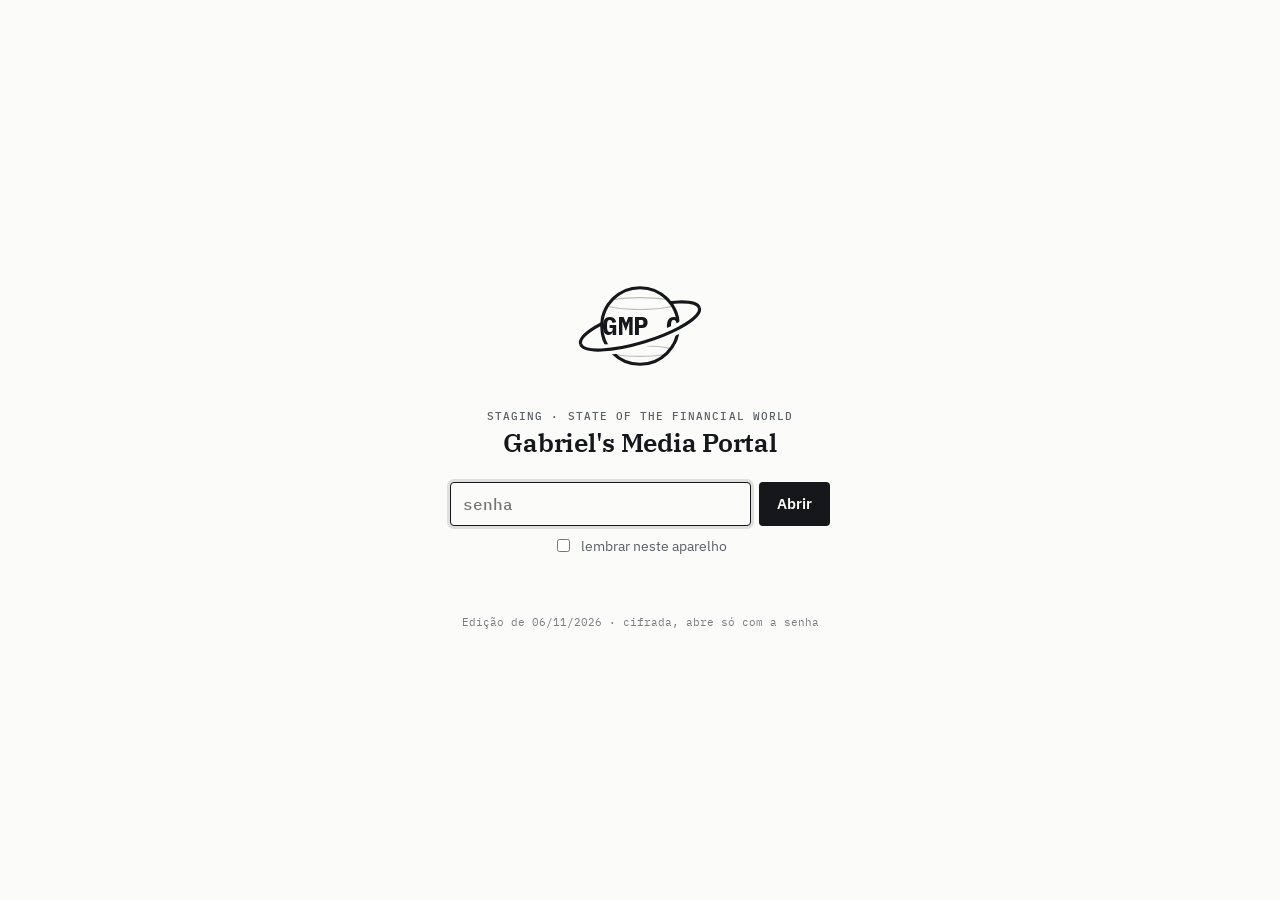
==== staging/financeiro/index.html @ 131adf68 "staging 2026-11-06 14:58" ====
<!doctype html>
<html lang="pt-BR">
<head>
<meta charset="utf-8">
<meta name="viewport" content="width=device-width, initial-scale=1">
<meta name="robots" content="noindex, nofollow">
<meta name="color-scheme" content="light dark">
<title>Gabriel's Media Portal</title>
<link rel="icon" href="../marca/gmp.svg" type="image/svg+xml">
<link rel="stylesheet" href="https://fonts.googleapis.com/css2?family=IBM+Plex+Mono:wght@400;500;700&family=IBM+Plex+Sans:wght@400;500&family=IBM+Plex+Serif:wght@600&display=swap">
<style>
/* Tela de senha. A página de verdade vem cifrada (AES-GCM) e só abre aqui, no navegador, com a senha certa. */
:root { --bg: #fbfbf9; --bg2: #f1f0eb; --tx: #15171b; --tx2: #5b5f66; --ln: #c9c6bb; --ac: #0b4f8a; --erro: #b3261e; }
@media (prefers-color-scheme: dark) { :root { --bg: #14161a; --bg2: #1c1f24; --tx: #eceef1; --tx2: #a3a8b0; --ln: #3a3e46; --ac: #84b9ea; --erro: #f2968c; } }
* { box-sizing: border-box; }
html, body { height: 100%; }
body { margin: 0; background: var(--bg); color: var(--tx); font: 16px/1.5 "IBM Plex Sans", -apple-system, "Segoe UI", sans-serif; display: grid; place-items: center; padding: 24px 16px; overflow: hidden; }
.cena { width: min(100%, 380px); display: grid; justify-items: center; gap: 18px; text-align: center; transition: opacity .45s ease, transform .6s cubic-bezier(.6, 0, .3, 1); }
.planeta { width: 132px; height: 132px; }
.planeta svg { width: 100%; height: 100%; overflow: visible; }
.anel { fill: none; stroke: var(--tx); stroke-width: 2.4; transform-origin: 50px 50px; transition: transform .7s cubic-bezier(.6, 0, .3, 1), opacity .6s; }
.anel-vao { fill: none; stroke: var(--bg); stroke-width: 8; }
.corpo { fill: var(--bg); } .borda { fill: none; stroke: var(--tx); stroke-width: 2.4; }
.lat { fill: none; stroke: var(--tx); stroke-width: .8; opacity: .28; }
.planeta text { font: 700 20px "IBM Plex Mono", ui-monospace, monospace; fill: var(--tx); letter-spacing: -.5px; }
.marca { display: grid; gap: 4px; }
.sub { font: 500 10.5px/1.3 "IBM Plex Mono", ui-monospace, monospace; letter-spacing: .1em; text-transform: uppercase; color: var(--tx2); }
h1 { font: 600 26px/1.15 "IBM Plex Serif", Georgia, serif; margin: 0; letter-spacing: -.01em; }
form { width: 100%; display: grid; gap: 10px; margin-top: 6px; }
.linha { display: flex; gap: 8px; }
input[type=password] { flex: 1; min-width: 0; font: 500 16px "IBM Plex Mono", ui-monospace, monospace; padding: 11px 12px; border: 1px solid var(--ln); border-radius: 4px; background: var(--bg); color: var(--tx); outline: none; }
input[type=password]:focus { border-color: var(--tx); box-shadow: 0 0 0 3px color-mix(in srgb, var(--tx) 12%, transparent); }
button { font: 600 15px "IBM Plex Sans", sans-serif; padding: 0 18px; border: 0; border-radius: 4px; background: var(--tx); color: var(--bg); cursor: pointer; }
button:disabled { opacity: .6; cursor: progress; }
label { display: flex; gap: 8px; align-items: center; justify-content: center; font-size: 13.5px; color: var(--tx2); cursor: pointer; }
.msg { min-height: 20px; font: 400 12.5px "IBM Plex Mono", ui-monospace, monospace; color: var(--tx2); }
.msg.erro { color: var(--erro); }
.rodape { font: 400 11px "IBM Plex Mono", ui-monospace, monospace; color: var(--tx2); opacity: .8; }
/* errou: a caixa balança */
.erra form { animation: balanca .42s cubic-bezier(.36, .07, .19, .97); }
@keyframes balanca { 20%, 60% { transform: translateX(-7px); } 40%, 80% { transform: translateX(7px); } }
/* abrindo: o planeta acelera e o anel pulsa enquanto a chave é calculada */
.calcula .anel { animation: pulsa 1s ease-in-out infinite; }
@keyframes pulsa { 50% { transform: scale(1.08); } }
/* abriu: o anel se abre até cobrir a tela e a página entra */
.abre .anel { transform: scale(14); opacity: 0; }
.abre .cena { transform: scale(1.25); opacity: 0; }
.abre form, .abre .marca, .abre .rodape { opacity: 0; transition: opacity .25s; }
@media (prefers-reduced-motion: reduce) { .cena, .anel { transition: none; } .calcula .anel, .erra form { animation: none; } }
</style>
</head>
<body>
<main class="cena">
  <div class="planeta" aria-hidden="true"><svg viewBox="0 0 100 100">
    <defs><clipPath id="c"><circle cx="50" cy="50" r="29"/></clipPath></defs>
    <g transform="rotate(-17 50 50)"><ellipse class="anel" cx="50" cy="50" rx="47" ry="12.5"/></g>
    <circle class="corpo" cx="50" cy="50" r="29"/>
    <g clip-path="url(#c)"><g id="sup"><text x="-17" y="57">GMP</text><text x="31" y="57">GMP</text><text x="79" y="57">GMP</text><text x="127" y="57">GMP</text></g>
      <ellipse class="lat" cx="50" cy="33" rx="27" ry="4.5"/><ellipse class="lat" cx="50" cy="69" rx="25" ry="4"/></g>
    <circle class="borda" cx="50" cy="50" r="29"/>
    <g transform="rotate(-17 50 50)"><path class="anel-vao" d="M3 50A47 12.5 0 0 0 97 50"/><path class="anel" d="M3 50A47 12.5 0 0 0 97 50"/></g>
  </svg></div>
  <div class="marca"><span class="sub">Staging · State of the Financial World</span><h1>Gabriel's Media Portal</h1></div>
  <form id="f" autocomplete="off">
    <div class="linha"><input id="s" type="password" placeholder="senha" aria-label="Senha" autofocus required><button id="b" type="submit">Abrir</button></div>
    <label><input id="lembra" type="checkbox"> lembrar neste aparelho</label>
    <div class="msg" id="m" role="status"></div>
  </form>
  <p class="rodape">Edição de 06/11/2026 · cifrada, abre só com a senha</p>
</main>
<script>
(() => {
  const D = { c: 'gFbR5fGpfttc1U0E5XcsFrcKfYqAQy5MLNgRFNZkherZXW4mB5TVa0Yq5GX1w8WgUQhBRNzqsYQibkadML8/DeCvGz1Vrb2B35yKhoVjqWc19BzuW55hWSIlZtTBCGCW0f/PcLcZMTGBSLO3VTgj/76m/3qwj5LRz/7+JTeTSz1tQqxpXgHaTfdtSohrwADP3BQirUfrnYSf1168t4GQLS1Z4hovAU5uZjN9qr9YborNIHMivcMV9BCYvLadGqQUKUwEubKyBXlEjGQnMmw26OcU+6FEdirbVKt34QWqLNMHjsrXHBTjKvMDCEH/YSwftmQo//DjsTe15xO4XAmzAd34q2zo0CUcsi3VYheLiUhSim1twckXYH9SkvAawl447Faa2ixAa6wu1cC4gCYj0/SecKB4AQitAwadNctFx7YQioF09oXWwFL1IBCQR+mTpEEIUesDhNca7tbI4jqTBmhkoADfO3GVbG7WaAhBVJ1QbdVNxVDpRGxArXCw71ujlt9IibgcvGzVk6FZ+4yub+7dx37NeRDsE3hA8jR6iPzLqTzazi4J04JMYhZXid6rLrTMSzfRcEl/6IJ48vyL/bt8Jm2sNPz49D5FkH7ap9pb7Xm3pHp4hDuq5V/LkFavYbx1kJLgz5n93IQ3Z9mICzMo659q2e7y7xgjyltFjX2v+unXuM7fF/Z/zxmoNXlEiRscBt2pPATBVosv1PutehoDK2tYZlTOKvEptbfMWRMqLPxd0rnST3fOXBRhe3bcj8JsmOJolzumS4HnQv0JNrb/r5fvmo/XZSjjJ7TMIWlUJVNZeIUWH4YAyN2Hg2AwzHBx02dgleAzD7ux6rcdkp9GvOxZKYmeMl7cfoHyUYzqz2zi0oF/V0iN1NHX+u33WDbdlu8Z2n/K+Kn2cojF3TO3NmgJpPOD6NI1hotAz/A3+BRAJiqz7JBZb3kZ60IEXVGpdmr+zODHb5h+2kBsa2X/NXRxhras4WdtGJv4XXPZYtw8qVaKaz3e3r14iI/NMYY6XgY9yZCZyM4qt4LVi8r4jhAGHdkajdBGbjHCRU0wOmGZ1szTOapWoXre/y7L6JDwXhPG8Satwqku6ygNYdmmttBPmT2G5hbXdzMJJggGLyo9AXC+RfGBczjRPD1tjfBsVf7aLovqtDNLXRkoey/ipAaofA/dhzxV17+l4pslwhSJGVi2XUDQVYYNNczEs2I+/hkDdc/Ns11peDvaTgL7ZfHRSpGzmrpmxMtPfpBlf4v+1WKjX46iQOOtHl4MoPzkilNvZda8OWR/pXN34BRKVLkff/IPqZtOfgBqumZ+sTewD6p0LGNoAezvkAgUq4KeKqK6qZkJKcdITH++8Qk7kgBErbsy6Q/nPPlLQP+M1UeEU7R14CGjti04o3gvmcqlNtu3VVgAmgWngCVRLf8GMEC256WRGdy3Vk50wrWnwgXIRGPC5rnlNDGtAjTrpvme/xAXvP30Tv4KdHp95hDiRUaRTFkz45XHIpWOnh0C4esfQOQuwatB3jeJmG5JncbiuFydBxb1imHz8eBwm+HilSxpimfemt0xtZPSsIYYVUmCeHXlcXiEBTe8g/GSBOob2qJ+z539jeNE4JfhXtSz9XKwRFzLg41u7mUIOYrufZ+Fq6vpLk3QF/3MjOPsxRMj+IZrIwb6+o7ZN5/itDhtCjAEHu4U+LU+3x3JOQ2lIh4VMczSb3i5ylRHkkEumK4wmVQhIhrUaBNyZM93nz+dJHaAGKnluApCQQfwcqMUIO8oJ7687qohs4ZlljYNA7RlOkqVsbtuzdbQb8gr7M+OdVmkxr/CF497BSwC7d/r0GpeaigrnfQVeDyPxnOq2NTVBn1MTuSumGGumXQ/6WMLu6AfFdzZgTFw/9ZxWC39GOKtjuSraChDXs1N9LmX7URaVCxjpluA6RJwzo+ARp5Slh62kRCtIPh6LnkEQbi48BVcUbxgCkPmgIgLnUZOZjxyVhsMAz1zl9kShsBw3ZpGbPMbIDk3AOQbgQIUCQ9v/Ys2mExY0K9LpW1U0/GFTmZyQASFraMiC9V4PMdCSgxtpbuSGKrVjqWSjPW3zVDt0koB06JGLQLcMwP2kd5qYCwhR1fxWqhlRLCFOdCZo3CFTyubLlIlF0dnVZcvJnG7j3M403aLi1NSPvl5CytlIgHvU4uSw/[base64]/JhhZyPuwTdPECqW5yQygnNvdRcoeEcie/[base64]/[base64]/dVg2U0X2PjyhWn3BPV2j80kAVB5kzpL+UqCbt/Tukt3VAJrBNPFNtbBVz8B1SfvZ+QMEp+sUsri0IIKXEgORfTtr1bOhmBMSJdgNCCd5/mHO0CPz2jvMtAmWtIhBUUCMUmc5C2PSdlg1Ewq9vHQzBMZqCQ88Wglk9gcQ7NhJ4pK9Be3A3Abue0zmJJuKFyhmI9E67CnD+tn2xnhnWzJkXC+NvMihUMNsveRfbh6LUSgvpgz6duoarSTSYXk/IEI6nY/H+nEbXreeaOsA8Drhj8fLGpuCgnyNY06/CpFbyItUmd9gWvyG1w4wjGa9p2h0fq3qXlY+4UU1tzSJhG+NWT1AMg4TcJYo9B05AHKcTk2HpUB1je4QVxi57P7tO9Vwil2hro/atv/gljAU2fyWV7+3M3FTrrrJgJt0KFaWi6Q+QMH1DCp0dRsFxw7GbZiGX9xc5e96Grp9zZH14IIPBz8qtLIjAQq/shOGeOn/bC7IRFoUTzXhsUk1nkWgmT24Xv5WZcq+6HiuJjbcqXvynC+EqGHPwfnMayrHaW5JV/yQHvdFdDTtIdG1OLPKhoCTdq5eAX6QSWTaS3AbiHGNjh0YH9tWrlTqMIbBbAatCD4icudQFqy7lRP3v/xViIC7J7rXz2xOlRBIVNArrXKJrZjZhskGRpWAgbpevlSMlghxjZ5tHBkXCdf2ciK93pg63GoVbdFJvLWiJ8K8qACCQ+uplBjKQnVsfI3z4B1Km4qDUe6V+3CcchLsMhP1KGjwEvb0MS4VvePTqV+U9yAQj/7HkdMB0Fr/CxEbnXNKGuOOW72yJajn8eJ0C9yxy7nynj37NvxLjuj7b2G/KXXnErUlfec9uFpKIuyqLKhb3skeu16yR6CMmECS++GarwzezxEQD9suedhNGJn1Fmwebf7GjQEmmZnCIO4aEPsPqCuDkbPp+g7dPtFsar8YGCHgpr7wFRHqjhmy6zn6XzPd4tq3yq0/72WXWVW/BQKjfCwnOYSCrsIUdUHeHqzclpppWQFIsmJ0fldxfDejC7kFPyqaqoMz7Sep/AFM6wSTkou1p0+Fg/1GuAWTycoRibJe80afjbeSFiWlljLZwmmuCFC+g6Ea7/ALGRE6/nEhGiFnTXVRCshV6kQMgzEC9iOg2OJVlwibGEOJ3Qf4711ypQlv0HnH+mKwUAGYd61xW/OFQhuDs7UCXTU+JDpSYfugXLrtTKFUOce+P7QK7vK9vbz+Te5uWF2Q8cOHAWhHEu1fDUrkXhK8ie+J66Myuhc9bmiW9n6fiNOlbrfjb4Z4LHveZg/cUF/5iGYpGCHGW5mXL3410AkfLxres/dk6yjroekTTE70qQYmxdMd7sODSsXqPZ6Jg7O39K8tofxEnbg2dbtYOpOGnFaTSitZsSH+BfpgX7jhzwtBizt//oKG20TeanZW/MXxY+6XmMhy2x6pknoP+aMLUQf+Ce1raglmCx9HxwptFQRiXAzhP8uMeakK9hgpv2Y0sfFxVGnRicK/xioI0U4AzfKzrYzlkq5Wa+/9lzyBc36X3yv53g9kcOLro+ZFgwWmnMD20xSshQKB/gbdkY0bldEAJPcI7M07JcfUJHH5m1I6GnP+PowLrYe4UiESQyxIHrSe5uziB245EFe7rHnrKESxgU99LsrI7zdzOnlAmem6aPcvuqzhfgKSNPvIKhltAr/WDIiVyOLRV4Wq8yHeJiLEforNggBKVYUgX48bX7RzvxhtV8s9Dkme+ScBNawdeCFfB6JeIuBVHOmNm+euJfkqeGMn1WGfT2r0hoggsk4blhCpY9bM+bbSiN/mJ9VlJko+nhSRySnBrukbOKoazdpWqv2MZwulbx59mroveS43Bwo6AlZNUksrs/XAI/8CYtfTVmyC2AtckM0KDg9RaCiRoUcg9+9LpuM2Bz4Lsi7vA7HmLEtNc52oIwzPwFl4sfFs2Z5iw60gb/[base64]/xi/waaBkRyL4OchHMSS0JRy61C0J+jkqUN/kl6U2sHdnCgTUfBvq69RLzLczRccXZ7MP3w81qN1Wkyhc6mXWFRfDbGZCG1Sa6spefqEgOPIakBbNKNj4wvy/qsptccxjI1OvanIzgnM2qhW56l0kSt0aYBL1SkaXlTMU3oKLW27rvZYbL8J1bY4kWKizZHxYH6YL1wv6YK9KtSw38wmYNGDHz0vaIrj5N/ypTTGLb6r8k3m2uSYoSR6jWzynAzRjH0uR6yeG6PKoOPOPjBYmOsgJx0oM52SmvbVsMmJK3br1p9pbR5B3GW3yHe2jdxElVrUJnh7dQRdiDTzDdfrDlk/fHObIn67SLbmPd1P6K6X6bI8h76Ij/+HDNG4WqrfoYplTZoegY/voidqaSodEDKCSotYPRVbuVcXseM1wyNnMjVcf/hYwT/TbAnkRNA/etYI2erFKKXNou0v6XfJdZNftjkub8CqPtxfdaALbp08pRlRRrDOcio/lpqhVC7U5UNyuulhYF2ByM7g6uJNpUlhCUrB/yfjUPU2rDnE8MkzuFyORrHLOs99NCRpe8ZdZ7JnpryMRj8SmShKcUOmnkK7wLDeKuEsNBCWpB26o23vX6EFvWDeLnKtZ2Cu9TSUScIMut6Vb1KAXtVAQ9wl9QMuyrLE+LP6SG1slD/1XjDAWf+llfcXaf2yZjx7etQSIn7Cjj7gLqVTDYPvt6Z08OdxtzR7Ym08h4ekUtpgoLZH34pJ3bALO7o1JB5gHeo+pR9tzgi6gPYOGPTyZKZ3QN/1jVfCbYaOwsqho1LUtuM4twNMsQ6XZpGj/eKCF6G8RfbE/rEFwLPJWTbMFU5EL6ziUS0+uxhjMWnFJijBQnKQ1Wh+L15tRPC8725fHSQyHotDyDt/HZt0u+jwhrybuUYJoQKtZl8YNb/8LjXmXXD49tQb3neGMC/X3/bv6VtmBmh1vUql4/t72yoBB5onQQ5AUgR+HmLqvLC4HIDdwRsYXEepO05QJGN2J5fjy3YUz0bXKWo+GeWhVeowdbQPV6gdXKr7VIMwdpeg87DfnLFVW/TRlUDILL6W0KncbZqGcrTu9T7e6dnCHZDFCM3+KFo7Co0YMssDmuOGfe+DYbgEDHfCK38roRoG2mrJQXUaNMop8CfSGAVAPrsgWtNYN7aOVg8RBwezdYrRs/kA992B941AfiA4FTR9cNVlQg+kd9kOI1V9noQaD+nBORTOh+nMLo18it2FM3iYpZSvImALRcH84Tgob4OuH8ALgD0MT5GBJ/Q4R2QVF1evxfshVpn/bYc3BRFVs6HfBcztGvAKETH1oZewRH+P5qsdzrEbyuN1cHmKLTQq9kNPo1x9CAaZcW3JApwpmM/MecybXGpln4PH23ykHRvFETUq/ACvr7AFVV4aKg87IdEVI5HPUo9almJnWBinUI602Uy2lxNbIWfa4Aois/uTFX7gFNVhRFQIISje+x+35hTVBBb7aczM/ImFnHnOceFK0iffY3f4NT2GbZ9CkI72dyG5TvyR+Q3rqb4hqWP++GcumJ/NaLuXs03EXBzTVVxt9qHRgtuPJpxy4v4s5O6WFjybl+sobMxheF5wjDC2XDrsX5JHXlofxqi+op67wpI+r6EN0IQ6YexMLWgNw2hy41XiWMP78dtATg49bnHOmClsj9ZWKpKOt1rtOT1jgkpD+VAqqG3JpNJVP6lNLt6eoF2w3/[base64]/utCxd8xM49DNG4SW67ydE+R0Fv+VstsWdzEkAAP1gJ42LgBMgfTUFdt887LoLV7n3GXHrO0hH5kT5FuV9mDvteb4hJZ5pFK4TQnX+tFb/YwX/6CGE8fP1aVtP2UvQaBJ/U+corPUwJo7SapZspVxI9asAgKBx82rVq4+nAITUnzGlfz08JPo3iFLkFRRm81IbCc95tfYZe5w/bgLl0xMHr5/mfE0rCf8wfuFcE3ILHZQyigG09430RnNlDA3NATWvJHRffev2CODK4gk5NSU1vocBOW4Bkwo8NDNZ3XVKkwgdS1FIdOpwDzo43DzoTnSTezO7WhoqH2BLP6Kkt2y5cH55qaFvN3UsfBfN1JoaAn36u2bSjV6x7gcl/YZqim4ueGbR+hQ+76WCT5E+9u0dlXCy+umXaWJ0ftIsLNmAIbWWFoOcqf8tqchAociIpf13zFGzXmjdC78ANRfiVse06qw7mtyrgiGCSkQHuSohp3PWhBeQns0x5OIgIqxSIbBLu2Qp01X/BYUxlfK22S797CZVkM9j/q1K1Q4p6t6m6XpA14ZbHpE4LG7LvGQDUjNQM2Ci0X8O+gbGJ+8oRg/hSriIKLCQp1UkQ2MDDtmdhqYoTwtH0OcBiydtE1wBPlLhewxlqTThTAzQSwkReYK4mQY5cB7lEB/T1GYdYjdAjEMEe1VHxOB3EdsVqA1uT6Ae205YhWP2o4hK6QeOLUl+fS47j4vscKffPdP+7xqZecTMB6Jk8Qt986tPM39eEWRkLuaNI0yLoLjVKOUlRcGLK67bH/wnm4/29xMQLhNdCLwtrlc5rtBfvImmqbfbtpjzILqHIa8unD2ibSpOZWIB5gJF/VY0pOtIWDQSf4KoMNj5TQKUFzuAe6hPw3BN4rN6u3OEX86vXfpJd3AUYARa8LRTjj9YleO4bwZGwTRuNRgyl6IKCIINUkbMr8I6SMBuxrGrJqYKz6NlyHbcbifqs4+yx7P4sgrZ4/EgEGIp2JVKc9Vlw+tSqigU33pIYNEZz7ZRjhLBNcxGBCKSETi0Ny2gbSxegpe3fCRaJookApMYPjuzszzEW05mrTGkwvvHujvNqos7mZPJaowZ9NpzwYYoUy3s8yTHlreMCAirNNKpQZP3Voe/ep5B/mRX5yxj1cPuBoRQpZP1o7m6RfIzOZKt23em4IBN4Fc/shyZCyxtswq587wKNiPbLtSu100O2kYTHBekQ29iN2Snc9/hT5pafZL6KXwkNFoqmskH4odEDorrIjvdhvFwGEHnNCRxKsMTvEkhzPN0pXeppJkmygJx5KxTWvNGAVM4fih1OOIQvDlHIvn4Xxf8MBgTm0cLz4pjpb3RsbCTaMIiJF2Ki574HQQZvu4PsyLwcMUoepkg4DCKCDGFaMnhgpd/YMKnMZLzd+ycx2eZXbQ4qZJgNXB+176ki8s9nWI6hKtjihQt8d6GNohg72hUnqXYJPh+AD7pjpZNoo8EJpIe6RrmuCxNG3OJX3walX3H+f+b9XydCnjVyPu+P6T6+hWnp/Gbn2FZR81vo3wyC9OSk5HJ8giQaNo89LfnDbpMlNv4zq8KHwlqAfsEdrKetFmKNiaDRhvjAvI9GBblOagsaM5NS91rA58SO8rioXYzIwba/CnF0y80Ry/omQ3oJc9V5MCPct4XM5eMqDnOCyWXvK1oW8fx113So15syj4RPN5ZU05iOe3SbTIFKqTt41Q0HVunVCjFXFooIVEWhCMilAGovETSr1043OVN1RTFCnc3pjbiuRWiAunv8R4zsKE3Sta00R1tOcExDEoTZ9X0YDGwameGEiph3JOuKpbE+m87Y6/HmzB6sVjdrHXlU0/bBm9ZmeQ4hfbjVC8sWDJp560XnXR77hRcrjHFahuZ0gP0WEVLR6v4Sy0tyCBSBHswXGlACR2bDfHiqhvZtRW6BjG5vMhyeHDscBJGycb4+6unNquKrtq3LI/04QlLZc7hKIhizlrfvDPcsrnBSRHUhynNMw5PAUO5XM8DgPUKEsO+Q53InY4ru9lcjBlUF2esKozFz9+46RxpZItUi5Sm7CQJbAGBqU4xXiYQaQH81LN0kHkdRXodfR4z6RA7pyZ/hhz2d4yXuFO7gSdWoki7yDWbt6IMWh2qG9PGGAn3Puk/TUxC48ElMOBIJwiruz0Am0m84i8FiJe7lV+plzhc2dogMddKxqJKtvO5/KHKysWLAb9Vhq0cI0TARTr8U5KMIz1XRXklymlC3xTsQ3A3PXEfwtF2y/SFYHsPQTIiPOHseDv4urmciofHhq47oZ5lOZ6woOFuDM0KL5mP8o0ArZOLqmEScjAsKsRDABCaQ1XbBeB4mfWDoiNxWwBA7XZfcg+qlts+BEw4KNn+D/a3jVsxekkCCnIc86VB4Jyj7HX9hSrkg/EWXrJbnyahq1vdL7jU6CtCqpi7tFk+2w2se/L8zWKz0kW+5RJUeuryRtDdtGGHIZsXkYEtiN1pOEG0/lNNIVJi87+vvHBxb0TfxzNDH607W/MchNKOIw2s1tp39J2ZdRjjNreot/v7gExHZz9BLPC3Ktc6UtLYIFPdYyzXP0uD1mx+psNhdrxOiiCm3GN/WTpdW1SegaJtb+Ewcj9ysMWSFWgjd+xNpDWrb9zsOl6QaQTt1TyDamUxvVfcGEfAI79rciON7GUz+uGA7JOp/1YBg9zQaES+Q27nfmRj/RbDIO/oB9qeBQhVDm+ibi705FrYPAzRKcjBIa/igpIFcTjGVChg3f3dBQuNS66yzZklUjwt8k5nao4Tk+CLWuHfjZ7edpaX7dSQgE4k4DlqA3p8rPLXg4w51p2NNYZ3ca13Aw8meF+ByVbu2pLpeXLuUX/C0od7wM4QgM4Gx3cCDhGQjnf6wAYGBMAvdxI4Y3XLXMGIoqeg3qhIws5n/6T42OO1Uorawz2d126FpCWLjN9bRV8cwhKcrgwKUlMSnHzwyT/nurZEXSk42kJuaUUU5CLdCryakhJ6PTLC/1Rs8S2SKi9Ujs3WSyBR2C6f7L5J+iu2MOz/zm0NB8OSJXZxPsp2OUJjrKDz0OiTsUQgpmd8lRtOvCdEsfQS9upL6ERhZHIie1HjPZGz5agCFA513A8auKuoPTaHi4+4AgKyIsN8K2Ze7KFmxM9nw5T6t9wvJpUSlC/x3ONbHoN0tnXGkZ/gJ/dXEiZQaZZaH/cntOEzWNUHEn8raW0R+Q8iBwLkKHSX6lHg0ELDsXDKlqfnWSrkQEQv9sZorYvS5y35nJS5GKS/5qME9WAwUJxEu9FsDcEU+gBEhhuQPBEObsJtqqyoq1qcbLQsrkKM3tYfU/axF/casCIkvO8+ul6rsJ7Hiyx90rsAV5VBIHktPb0ACoPtw33rBcocags8bt52iMMGnisadmSeVrdhH80YJuXINDjUIF1JyPsbnZDes/nMI7Jl9FazggMEYE8a8SvAbu/m78U14kRzZc+XWD/TF5P1SDR3lWuCe1wMvtER9l2kS4fSrE6NExV1B2f+QeZTVY7XplSGUgHbeUCUvfbxOd0zKRXc9V0tAfZ7Ys2vNm14PaXM1pIwJKflT8Ovwq6Ct5T7/3HRU6ff7tB2Y12rS5VGZ0RPQUALXV+prW6JWxQZ4zDWYFr+XOvR0XwqwJ3i8mLMeAhKnCGwOQ71C6xCRaiY6t+ByaY1mjAgljMDyusqp75gY+vxg5eaE/aDf8INFfQdYqObCnxI66tLRITn2MeM4+SSsbRveOTj7VBhNYGKa0GYiAxMnSQBvTL1LJxiuaNACYmcUQTLYVsU39bk8Y+bBzr9NdV6JnERuZFY0qjYR5jnAlsWdiFhOMp1Pf8QuUlPCwCuK8T6yqMe17IaGPM7ctfjc6LJiKBdZ/LMkNGceC8CeX8eB8YcDK78pgpXnY+DRTL48iNnLD8GR0QCioHlgQ8Wj5ZB2D8o2VzHBKh8yt8mZtH/lUnXUnmvCd8mLIltLKXEkwwf7lqqJwA0TLXSAXOZA+6R9LrpX3SGZ05ltGRBotcsXMfuWUu20UL5yfLjPnHoa/U5u9gx5z7yGL9N6s4iWRCZej3p6UBHg52ACEGWMHE6F0FjyibOE2GEnFZO3abFNCxh+xu3AaCSgou8nHE37m2Zq/swwIXUL3Z0J0zx3fX8KpFkinmWuvwDio7xXB720NfJUpICD8zFfP3cOZfFq1+dsj/BnFTmc6EoqrIz+Hw1L/ImtMrycSUATJp4W3iAezOkaVVv8vh1+fzvxTmross91+3dSEd6bRJBEXORKhkEcvpzkeUeuGGYZpbDK/MGpuSFukrK9bB6KqaWj2Stc9lwfSicv641kWTKWXACOYTqcAhNkgCno5XOi8o3TBet2CUeqiS0ifvIYJnrt1rVEcwIiOq9aWiWPzNXEHx+o8WPzdm88acgE7rlAX1NlQ/2DUXhe3oc9LmGFp+aFFTaHc4ydF1DMV/8Key0ocNyBlQQVAo31qbo1dw+l5b75tcODKlPfZYAwTY4BQlH2jKPV+eb3DusVT7DZIahhAA1Iy8W6orr97rTnYv4ynda89/TWfaHf5J7ZkyKHIj5tw1fbrgJ9K5nsPJgTyKl5lPxcLb+whKDLYg6MLg4YzkIkkReFZvCgOcetRtO90UPuAs5MnnCjrwICWfoJCztxJ/aZfBNg+Nqun9eMK8Yvdi7keTH/nTKTgeUbCKPze/0HanBjwMIYSFtmjzAygB/vlYbYHm2M5EeSRmjckB9SsjC+L9HewZedXg4nhEywNVnAon0KkOU805yJJHvs4EM5a5vHa21D+0H4FxCHzEOFsmjh0gq/be3f7iMW4USbGpqgNhyfg/MmYqct/Tbjn/+XP4xrEe5+0K7KFOo2vQKHsOJlU+unWJ3SsOFir5vA5vBt/j8fSxXJjNLYcvEODOg+IE+p/GO3tdyIBG/nMPQ9G2RGl2tEOSdAkqUzubfn0MFB7gjSOEm8eGChaSHEnYmUBgy4j/fWyX/bv3zPM1AxvRS5vu6McjmW0mVY+BfXkQMQmOOsajwkR75WDTC+7/nNwjJjyECcUYCzbB/0NWsfvlQzgXdVxOioW7O0PdHerJuLjNG1+aLHqPWJvAyEU/xlhUdrWBKPCj/uHv+O7Si+GvpopjCtsAniaiHDzqSUEFAi7eI+uM8PtEvS2NCQcMEoRZXPoX8pg9U3AO5iEzwBw+oNwLOSZZrurKnQPIH29yYXoo0zdwHfThwBGe7tPB0Nd/CYPPo6eJEvxYLz/6Pof6V3U8fkLLq69v5p/5OcTmPvcDtPskrxGeK5zyaXfxkM6WdHii8VBD0LqvpAvCOzuKwKFQ9bCUNNGGLNML3pV6ifGdIgyOR1yxKMv6G7LZ0d2bKbXOamrHzjp4F5dyR2wBgMQRcsPQWFApzc31Qq8425jJp8Roooss5AKtGckcdzTCXhy+sbTcX7zEPWmiyelbMHgpPCaaQTO/9thicdrTeMfXku23LGJgdLIGB8pa72cSuBQ0kooO86Aw2DAvmWqvlKicJbY1ostCutwnDob0V3eQe60B1XXjBTw1ojKuYbl1fQdReloBStr7g666V+GxjSlDsJX9/BsG7JXO3MwQE4bPYr7bj/g8Jlk16hrenYeUHLoVPdmizJ/1iHYbnM++DdukjmQp+AORLoNtcSUpYh5zRj/2s9cWdpUXkd9czR2CDOVp/Ab0OyDb7nj4c/6DbbkrY+T6d8fB1iPUAUTwDJEO98AIW99jzMXqvBaPuBzf+P1jJDL5/1oXFgklcGn8jPfLbfkblQa5Z66Vstkn5/rN0dTNP0cy87/KNsGXmMO3ZA4szGJGDJM5eGFJMZOlIy8E/5viaqyik6xbc9HCDOlPKslXMIciBPz29wqWspyVQrMNxDgbtIjwoP4dtAGWiE0oLhrtC/Zg2zhEMBhGQTqIY4Kn2zuxORHMBSbxmI/I4l2Rem4rlHsr0kBh52XlhPlcILLfbZeAAh4x/BMlNDiw/a7Ggc5hAhv3NKHlq+ptABQT0TSHjxde1bhRlCuQG2W1yPwKRehm743fhaC7mw/Ef3YHMKOJiYB8Z70dNrik/4EGg7OfGSYK++aSz+R8zgO4hgxtsO+2Zlrjr+3vUkobe6OMHdiMEWYM5NNks+nNWp08rPuiLkx/Y4WG8RWBDptV/Y4VDGnfdkm6G+s2mcK9fgWYewVY1O8ud3J0nXIGPAIgA9wnQEh20E6NbS8AdWzcijSQ3Wve/8BguZyWQgQ53JzLDJgHXLZpvg0M12rVtosoRFCAPbAR9INcefCwN7NFpZSApM8DXlH9rlZIVl3P29JXFZWdtqw9yNmNnm1zEez0oG5DaC9sEpB7432UrpOVw1lmZ8T3zTC/W/5CYf8bw57tPw2yolBx7RRbWmuO2ugMwKR/eyQKEyl/LVeSAy70WzOArht8vb7Me9RfIMXPX/1a2nui4XZXyP9RRw5MS9+uj5TLaAGU/KsFTiJPs6j6fX06AcJ5gZouXR9JnbI3wEr1jNx312/rbDw15YE/VqQ6XJaA5kuZt8uAAI1BLdxckgjhNpd9GsjZUQiA8KNPqpgJ77/5atiiznRSAS9rgSJWfCoCw6Tyknlp1ozrzwhAwzhV2pWOe9P+BN4hxCPmDg3Gh+7ceanOcJXjbarUEJGv8iUH5XZXiUYxx5AZDMTAz3+UXMnrzQHDK1RQckE382eh2nVKlD0GxAQmfRji0gGLZAFLLVHKqK53jqadMMZRbUvSCEOGVr/BL3iqBvESa77Aislk6J73wkDN1ztZ2uIp7XycAUTM5Pwkjy9wpPu5UbGIie4QAyoh70W4IjyDzd1aTW1T+NvBejFhDWYRWef1uhQQNXYpYUe/eTfAQVzGrhs8bmM7S33hhaU2Kk/ySz2saJHE8rVNN5PImWKn+MS0LAJzoEb5xnpdnO+nuv+0rMZrESSl/GmsvD3830kidFF/SjrmH2FTwjr4QpVuCVoxxWU6NfnWmgK0HCuSaIQZ8ESknsB/IJO/moIA8V4FrwtkdFmodfC4Mn5GxpA5MT1O6YRYKDhEEh4lbBzY0kg61WtOWlDGSkfkK4jhrLPfl8/p3vcGIoVZmTcPhwGiH57lA9XPxKcE4Ka6y/rYgRDIbfpCIL6mF+RUmQyYy+iUN7phQmBYmg3OvAmYUhBz3ahxIv3xpEvZ2NPeoHw/gCHPtmv3BhiRVjeSGiduGYEjC/JF1S/ieLPgD4gxqVsdoXF9GIEpq+1fweu7T44hpnMbCNw5yoIgD/7QuybPJwotV/lyJuX3lpBqIpGRH+pIW7+cGSqhIkjyhh95GalLVf/fOj8qYnSl2X9LiPJEQiUlMX3Rf1ze8oFUSr7ZLSYUUK+ox7TRBnS7sNPnBDSxwxMt6uKvei27N4/U4hIrzO5Rcr49YeB7T+jm7HKhqAUdtl7oBfCl+eVVmZSpSooJgDFV9NC0sBz1LdTfHe0dbqc6NniCH7gF4qkvE5yVX5BE+cL/wG+hrJZOMn+qZ9Xq6aysPA/WbyByaaCp2HE8EMB+oBH+06vtNT2Z80npY009WHZYsOC+Bc2OMyN0qPX2SgU7JttMHXA0x1QOTSnv/YnrBGCD4C6xmETMcvknGB5ETc9rQ58OR8v/Rr5gboegrdCDG6ehCIiG4cPviJAdE7uUCUN3zfgs4izupkt9w/qCR45KlKpXW5HbaHnBWoq46ouxwDFWYAOgQwmwRRyEqpf3dzApqIcrpX8eCfGBapkpNnE2HLA/au3HRRU7Me4moV9rTcsusyE+p55m6hMDIOGbexlCRnKbS2+ijYRTpEroS/0xHVUNq/vuZsL/gwXA8jEFpCOQaHfC8GorLZP1z+zIMWvxyDYIZrwdHN1tFVt2sSUBVbH6c3TzzaL1VXN982IbLTSOptAcFvbzysHqhuKnY+sQlnAwlpKekKOnXAjP4SgYtflgm4Z5DxMelQEXm3gtYYcjVONiHjkDxNOnJLHofQK76S0dr5Sh326/[base64]/eBg0F/RZuNLbyjXK9r8RjsmIda71RL3PTZPgGqTfjVDUVlh+uHdR/6ahJzOT42LKUvCaKI8T/Wzk2aSNg1THLhf7y4cDG7+IzlGqXhCaD6swHWq7W/pjdZHLEOZZ1tGjoEUs8Z81cGNa0l0JjjJuoGYDzMLoK7wukFTmID6gHg/QdwyPQrlYeIAybM7wGf3LSao4KcLqzgp+fY8dpXhb69kOCv4aD3fh4gE+q1QP0s3DE3XOG93T1/szwI9wLeoxLEVG5CQTqI6BBnNz3z7yE0XQayBuL6j4VgmkBCKlGDLYvSoMPRvgThq48OBzY0lBOdroE+XOkUG+EyyVUgS3bZCFHFaJtuZbkIMX7WP2qg0A8NxxsQo4VU5/5s42ETx0NjSh3veoi96Xmr97Ip0S9LrFuw4v9TBbmhBW40FkwmrxXvtCRgsVXciASHEqdgXRk/DXx8M6cfKtk0liHvk7RUjO1pUjxDu4Enb8oQX5Wl76z1xuY00m6JKhI27SkBJnvNh++foWcBSZcBY3YxbEc6Q4aPDw2xkYngxTT+bhM0UTkxhXnisiF9NQdx6K6GahncpghVSJTfMd1iKyhPZcvti/IVWP6MiENEGn5l0suQY6Rgsq+Wgfu617KePqoZMo4VcnMe56/8pfA41mLGvVAzxtNp8M91Nvv+NBlv4XGSjVusRjIYkvz3jEIcuruvEDpmFKsv0H7pB6WAikI4fK1JXJq4GW7XY13kZvfqD8UjZ06kHbz21O/GYKcjjGv39s3FNYbopxRkvHcRmO8m2rKp5oOsWNmG4k9C5V+AR1t2RxnjDXvTiYUiSwxP8HVa9hBY8ldwkIkBGm7FtvZDId4p4YRro6T+BtkWLLFEabqU+qAd3Spr5c9UQQvpQf/um0g0kdawP3FiYon9oOGbMuUPUDC7yLdJndzHlz86owdgRXXb4G+KV7z9RMSBTWL5tU41IQGHyvF0XylTqajVrJwsSUU/qJrsk8+8CUFuG76uSAr1jfDYlgM66yk19efBMvDS99uo539Gfol+fEqK3V32E9nvwOOzrM6SRFegPgvk/dfwE35kUak6WwYHCVCFr2+2pTYhiQNQ4PLei0RBSiqngmId3VuEXy4VcA3GeQvN1dv8Fkx6znRHA1w6k06vjvo6MBXZ4OSdi24ex4Hi2vGRR1QV236rr1FaE6AgIBF/XjD3jYkRWvGc6IvSL+oWZyM9Xc009cSHFUTMPWOPYbyfj+TyAwPXkqjlQqgNQZ0vFDSJJ8FVE14HvM/5Wa1pIJFmPjXLrCFL/49M3nI6KPokjsj9o8orwXR0LxEU8jS0Uw/8CRK+gCng2Chcu7UgUzDVahGoSxFRkeXSoqLgWJVyt0ANSIi2pXxwk2kt5N2HFBkDyfQ/IQ7fVt0ptVf3k9c7LCNJK+byJfVL3Dxi1ecK38NluTQy+CXNxn2bUNFGX2Ukac9eADpfTDYhhUnYFiC3a3EjFRHnnqYYSuq/is8Ob+4IwFigLieZMnkSdIes52TnKMtdSFSzWc7097qMjPbGGmH3s82GwA53tM98hl8T2U9uSZZprLNfSI+liupPENfKPVesS3uvvS/X/Ne8jDODy4NKP7g6tWPZv81CQbX4EqvqWmGW/iwhzcvy51V5UVBAW29MFW1fTGd+l9vChSV2HhbDVtOxGD7/qDl16e0cJeZ28x2gY+AR1gviKhrhWZCQpx+ZibvdpQKvSkX9akEd+9ztKq9Mm/OTFukXYHKuBgv2liXgjIVUdNCEdZK49P7nT3IuL3NEdDWkRcjdUb//cG3H8QtkQ2Qdlag/z41iNK/mrHdfHb5Hvl1l2suGxTABWxaHRr4KPBV6REeW5aazOcSBG+FBBLNsbVawswo0ywLg8n18aDYdHh8sJcs+/m5Fg1NgNCgGSWyZWe23M/rWGE3XFX5mOU2MxBTabBwqlN/HLrzCuomI/H7W9KwL2KZLTsIllW4FGOD7C8NcyFMHZ09xRJgUlEronzhpWPcZZBUO0WnVV74nPJy90GIsGUhMAfDQHsqTAqDExsNTXL5nzVikchYyWnJQPVqI/7T1/DTNRKNCsWwAgCtP5YjZkGD/WiA9BTSNDC183CtUgcwKD+XD3KxG36sUd69152RR7Nba9C0Sd/KNigDNtadDeTVt4DvZ3RrOGehCHgQnsT4Ol6T+BHdmZmyQoV0Wq0zi2UGWoU4kN6+RNswfzJ2SDXTv6JkdXTu4+LrJ4H2xsOzNxGYhIoo6gc2nA0e5x/+6zOkVInCUUPtsaX7qCwGSHblwuwT3W1b1YqV6xp68I2/0YbmSJSB4Vrqw+GqhDWsWSnFiKt46poIqCwx4QqbMlj1uo7GfNrjKZxgk+XcWZrWDoDZHI7mdXOAB5bd2ae4zy5D6UCX9ryWimlL9siWwc88B4ZLBSUqKmv6B7hZR40ex0DowG161ZlaSpWc5zieOykm5UQGu0ndQZk4k0HprWOhlJFwE9E4QBHoIfkaJaG2p1/7WZDRKrhco+xOzkhgWgS8OPc+E5+eDjaiyFGvvVKJfD+ibqrLPxJzsZyky6+jEnGebf6g4HRBwl6kvCL6zorbm584Gwewf9ruwu9m6M7Meh3Q2U0d7x9MiAbDMqtEezvC/UCmT19NUuND1Qz3Jm69ZHgiiIXcT26BtRnI6UAOE6Oax413zZgwieqwWteZXN5hb/K5dnZnPFqorvQ+sAMGNLM7xTytzI1N+SkDE6giPr6gd4lNb/eNESteR6xoT7PiXyrOTJDm+gt535ISw4xG4GFFwkwxzQFgoFHjiRKHK4dJ9EgyMS7TOxRFeL64cp3VLDE9Qm0LvahqSruFQig8kLN1PJ683YEGnBpRXQPyaifOVytcK/8cQc6L4y0plBuocSTlJTid6RrfHRTm6tYvgEsVsABxnLbArPlCbt1+zL/HQ4Z8dNu8tPdJB5J7/rPFEl+uQ5wTTtiZ3h8+/ri0WXTpOuGe4LVPhe66OSHYS2qBXfMF5wBwObQUug9jQj/aSgI6n9NTI15iPR/UI8oRvlpKyR2NZDQ9wXN5JrF97RX5wiPx/HyPom6tq7bAwIjVKyZcqbsjXQdkLDeqzyc/8Rs+b2Rb0nqd/OYsfv8qEiBri1n1Et4N4bQ/[base64]/UxVT5RY5xVgBO4TrkiebPsrjtn7CTkKPLEXAmDTmY824R6JBlLC5oHsftx3OelbRa9rnvb16QOMiVkMlgL8730IJDBh8RCgxbw+GzpFG7LyMSBWNOuqdssH/vUgW35EBZjnHGMnMIZJC2C7RhTAu8MGQezLZdoF27cMoMXjoIntGJEGd071GqtkoHOF2Ys8E5pq9waAEtssUaLZjfBTWD4owmCP1TfLiKloEMODhobb2xmqC68w+/J+uGQ4c/rJtaD8MWEjmghtLaJ37XJl5+WHZkTr9CFAeOdhtgp09Gjl3c2vvNmXg5YWbL9MknhTeFqHaqwLyHI0KX38M5CtJNkwN0v9kyT4cyp1KaR0ft8eim7Op5zXvyZD7GW7lhCcMFRXIFNfyvcWxGY0QnTpxTJQ3Oo3456czgIlioM3k/MOHrdiWWwgHVsyQd0pELoj6BStt0maf3kGsCG2WDR3j+0+6Yh7zv7Kl/K7O8hWWoPU4n8g8jr/aTTkVHqzMH73O1Sfea118oO0hzPRVkix34ImBda2+Pg/Fgha8D/TqQAQGrLqV2BW9r1nMw3OJrIrqRdC7K/eLKQCnuYqZmIA2kRb3vrjWur5dM6H2Nw8aDpzClSGmRdYpbzVKQQUvn3nOC8c0W6xc1+HTkjwy2NDK9lXgZ73tocye9MDFLHDjAotCbEnX/PYYJfjMO0EdOxUfr1YUVqNjJlfeYEUtG85c3afoCKDwIYgxK9A3tgDhDDranUj0ACfcL73KG61eRqDG1/TaeiEvQabMipCyxw8VK9/TLAcle9mqOZU5GrZnZqUXBMeoAo8uUb/vUh+3X9PB2Dk6PO/tCDDmZb0i8lqdE+K+vfAZSmRErfEIfSuofPbZnQlw8NpHHPVOoU184YSS92ppzUcK7mv5IqNg1sTM3x/qMbK83YP9MlO0x9gtj7QQvojSd/+VcvYzlW8XuHtxKMtdkzn1PiSOCCEVbKiiwRn2MZIfkxUSwhOyovzgGIk/TdUcYV2M3+Ro7D2c5kzm/LIYvQ8ndmqNhYSF8AKhOtPIu2Eddqp55r2WRHS+R4AZBy2r3shiC9MCcjKjnRFATnUg57YVC5GSzZ/eEHPEodoHF1jx1Tf4LQh1NhfMVbHtB7PPVj1TGL8AMHDGWfegp/bp1i7blfTlXob1QECMSav61UayilEh0TFfahNpy6D5x7EA+Us9LRkMw/j7tEuKXmPUZxPmdfzqSi4pEUxvxFQL0/O5eB9fYXPnD0VOJU8kNiBPhJsHhAKUkc6Qo69HLKcolObt+ZWkPnhMjh2M99VYvCkDFweylce0sN9qzurBK6a/H0lI0zgaYHDuRl4O1UEyGblY6rj3k39yHGu7v8e7+HMJ3IVy+Zy83nH2p0xw4g1WB0oP5LXwvs4mb7sZQsaDZWAjZA9YNCRDJTYUuDHHLySWcILUTmI51N5KE8Uf2iqKl6aHUMjoXGJqvj7o292bh/yPteIXGvN/dSI2uyn1kqW73SkcDTz0iMSG4v8v2AEXTI/DP+Yfi+aMUl3GkZSt2omno5vI8v6B19YdCbkNOtmxdJ2FzD1+BXQ/NNeu/9hJ6XOm4v7kBWt4H3y1ffHW9n9rnxy9KP6T2rQ3m0n4OHy3gDCo0mjjULYT6072oqxTUSFizVAB7kcxbKXbegDl6OJf+IXikRSaB/nJe49Swj+jC4EtW2ksN2lWGb+7CnF8kbW4VxALpIt9BG5PKGg2rmD341Dd8knCSWvL/hH4zwCrDNEoTU+AHzUOHJ4awUTSyknuQ3wU+G65FSSDuQakJ9EtYHHQ+2+0gUHqPNzxdrbj75EcO/+olnJ+vuPRuQLsc7kLloOmqb9EAPiw3p+ECvTv/TMky5Fo8hGxsWU8BH3wN5H6f3O1wbudWc1U3GC05dmWYxaOTNXBeLnSeOwB+QBSLh9dDI8xHn+WXrWcWLVr9d8x3tGEvvxjdP4jjJysHKRFQgoTV9koH7r8BIQJTvoTCT7cu9YvcChrOYLlK4zuGKzvnxHZL5lTL5V51bqawIxak/z+8BQ/FoPD3rtK98diBEYVAt40C6zt0BUKQsR4WEfX76rT83ehILXejF9kZ5WGGBFsTGxRIslq9Ci4MeQjUZvIlK/puigS2iOo60yZwZuGdNd4gb/wzMcCAwulFALzsApBoUVBjaWm+eeTk9xEBnpDbLW7XlHx57aHo74vbGmtpdeNTjCM0azbA6bdiI1oi6hnbAmBN61KQk6Q1rBSmISKBPp1ND2qUvQx1RMNvsPbKmKE8RENDbxEXp8bzqIWZHNHyn9oLCWijRnndO6w4MsXCExylwKJrt9VVq1jVLXtm/lqus0peWFPNOWgBWBlbCTSOggDJf7/c/kQ7vYAJYCj+q6X30eMGTqbX9WYJlP844w3FKtTe+xAy3d4uz3M9AiQiBxcMUWw16Ib4xjRzAR9q7vTBgYKybJL03pudlSbT7tfnZeLejL/wXqa4fYcYhaMbSxR9LFaxNVMbvGsz0D572MHN5gRVpfR/8pSrWympys5PY+JscjtXIIxcnW75ZBWDNweZqRqCGhi8JeAxEa8LY6bfiHkElmu60rMTCS8+6xA3iAcWA7Pu3TdprjRyF38vJ7EUjp9qwOS46znPVimiXV0so7W+JlHAD+hIWHZOcA/EVFGH21DE1bcCYcdNMn1dmKtlv8UVXRKld5F9O/JBojLpu79313U/t/rNo9PTl6AmEq4y0pAeGdIqoBrLwZzT0Y+lX8bdSnzCATO9BHtUdD5N8pJTYkuSAIYVyoke0pJH5IcnABEu4w3ShJr4gDFyirCuhyofLaQE0dAn6QZD2ci8NGbcat6NX995KPzu2qOoi/7Ij9XHeSIQyu6BVRAWsgnf+2cW6WEcIuy5HDo0KbBe+9so4sPfiB1vd0BVUu1rAsMDCxddhMTPW73btbUf1DMDdNiKlmdqjWac4l2kGh3SUBXh9EuMzY/X1NpRNL9BLpf0exZDGJjprj9M9ej3qyRX8srag8sXNn5eYabe4MKyYlcbedNMflEw9YzeOkVNyP6vtrrt2ZUXKw4iqgqVmxA2LEVaPM1nB7M1D+hrGAVdYkH9vIe28uCRl5wCMJhuT8LsHyaO+VLdN4Cjn0AxKrqClHDNBQVJuo7fzwP25tl97s/XpSilyKpsQHAudISwFJhQNx8j4Y02/GbAKR1xtJMMuxPlhwxjvo4RKzXsG7APZTZt2rgn+W2X2yb94NdCQ/ptJ7c51mtABHe5DjWVeHVm7e+lsGbB8RWai8nqS7VOJHneROkJ6IO1oIV37+sXmmorQfz/7b2nEyZ2H+l/Ei2AkdGocOJD3eaMKxAG9XFk0RYsTEEF7KtO9C2HHtDShRitkW+jpLmijtz//zVQfORzJVKA9Bmz3Fohue277KW3GFnvR4r3hH3B+QgFRu3dNrsRzuCvp4RRJ+iRqBgqmJdWW/yXZmddR8amcUGnJa0u1O7nCUfQNXjEeEbQMFqoIJhUvD66TfX7sSye/QWgFqnEevbqXVieEFhiU+32+BYXtYlQzm7vwys8RT5Nyy1D8d0rjmB0nRWTuP2R3Hsz6tIvFqD8xtilzpeWeZyKwUVqh6bb/UGzwcp/BMLmGufnDdZFBjww4BVlGMmY317KR3Fzk1BdLsWN++76cVJMqTUrB9qzpba3TRKw5TLqqPdKccjMqP0N0h/Flu3fo2pNlG/jjB1QFZBRBS3bBfHzw4GtQIbtxPFflThRhCeHRrZK0ojxqw07hGa/RnqEKtWrisLG8Q34lTGptPs0oxfBtGkZQ6l/Iy17swjy82SFXhfkrk+Pt7UCT5S7lM76t2cNyW2iS8x73iIaLrYR/kF46F4OjJ/v1hdWdSrl8tbiKojO5WR6zZGLlUX+dXgH64N931dkdmWZJ1C5SUJ2Hg2yz8OryOpirf5+1BdIY/u77pWVCgRFuZhutT1n3dzcd260PX5yuihCWdyQfUDk5WUoLVJ6fw+cLTPIhqRSJq9ovvoCEa7EGXONNchl0AOSUIK982eS3EnhRhwApsSnCJaYs7EBIGJiR4mtOZlmpc3ya/JmVmCgW0bAOTxCfd9usqhyKV+WLgd2+uDZsrXrj0ahDzxyQSUSNaWGzPHS4nRJE13TpWMnngGARCLzekwDzVRSIkWUmxevxEH0DJ0McZagiEHWBd8J0XpDvwULsb9TRyda5D1TVuSEH9qACW4HSJiWRF4IW9WT69AezksCw55ulvHyc9kDJmOAopHA/G1OQCbdsa42Q75Bv2BF0rWjgot5NxD1aGXixxot5p7Bny+pj94awyfW91vJhHK9H08R1Jf/QtAOd9qZB+n7pbPJKpsWRgUg0ukAa8fW8Tqf/ce38NERCpfE1A4sXfeuNGm3f8VNQdsmEnYXPXZ19HnSMZ2s6jAeLnH1jCY8gAcMUCwz2H1UaD6BiiRQxMOKD3p1q3dQL8UkrBnoVH1AdBunEN122lYOAkNyjEeaqJTV0uI/84mCbGvaHqfAwTnsk4+AaeYdRwsNr5faHDRU2YQej5IlzkhEku3HZEX6Z6eOODyGnNL1otytTnYDj4DOlOa3FXICih/g97m8P0H1s35LX4v5L7Rf655b3eFyrSh53nw0+y650lRfc94onbMuZeDiGdLGrd7lIIk61WT8LSj5E0WNTaOach6BcA4Ia79yDJ/0inBtNYlhPxAP7MiWjAwfWwjfYMCRF7+Kd/0gXSpGH08oncUyzW2ILgz1mpyGSoTXFKnPxtwfqP7vfH3JBvqFQaQtcTDSUzTjKF31svZ3ljv6UXrOH/L7Ai0g/QoA4k/5PhE+/yVIrukE6XDf9FjHqvW7mwI2KNblL3tafSvfSzNVgnaQP0EAF09ESyi3rTdE9qAYiPGmyt7DtQbJ7Ya5G5bKhsA/pmVN/hov9CUPrs05RphPMjDjyLIrAU76B6M2fpUhUIzCefe/zKTgEtLMR7TGYljK5eezvxAoGD4WGrd9SLf8VpmLDQMXtrbpmd0q9hwVS8JL5SQZqE97zJiYEG8kX4dX/tK++/w5Gp/7NShBe6Mhp5gyN2vaSFwzzkXLmIqOYr3n+wA6NPymue3JBqQmDtKiWKVa1okKZNBSkig1u3SSB86RGRGDGMngkcWil46HOku3qLKqZNQi3ems37Y78CWUVtbG/qcv0mNgjkrKOYUBFYwW7E3iIaP6gwCu5T+FvGW5LRbva5Z3IpaxLtbmU6oRGFnavj2t9LUHQL08cBTYbv4cpb+w7tHZmC2TD36jGJbag+2yG8tkX9250rb7ajda5TytPR+G/KFkVcNDHUz+DnzITT22hQjGW+7fKe9uCrCfOLOUajoeizyilrwkwdY8yoIJFBx29UpsVSwZZ9kr+n2HAwIusI9YLLJ0LDemX9BcwLD+hxcdkyRXLeolml0g/GGy0r00WvITe6G5A/XdnX570mrWU8bzexhYvXbb/K+CqjSGqVHxoNkLgQ0aK3baju+0oHra8CXj29selcPEeSt41dRfQTTMCGDlHzJdfCfY2eeCC1v99YHujhE2ggRoq/sVs/T6fVNRurCDrO9/MXnV+il1nSnEsfWPwhwEereghS53Aahwlr9VoDWD5CUgtsJm7Q1jprYBsFVFrf8bhNrNHD4jcvGw/OjCXtHTisZJC1DqwWCtQNzsOGKNWBu/0dTixa/wEX7N+Q5SAwyDurutn17A5h53BUJP6g4nRjajEVNyxNf9fhUFuQAe5h6BqxWK9Z0orsOmAl5NHN+o9AeCGltZExafpR+7NpUQhMM2qntglYUP1BVTegULZUunUGW/KGaVPHsXx32HHour1oPT++OEK9XZNYty9muepzBtzqipimKAPGW69L/Jl4YsPvFtDyvIPGux3PnppNHBq1pA5my86vOoagYQ/1Fhm0wjB5t/yU83IcexF01Aq11obi4QUA+ecW4xbe2tiTfevx53gDvmbzIU7IJsa/YnWM9sthXIAA9iII1KWuXLNzBBwLJ3EnOWh9As/HDhDlBujDXdpBY5JyK98CF5L2fWIhZLZkuPwxxAi99nVbrD7/oD2WXkf9gmb4NFud1OOAwLM0OIhQ2wWx5urbs/zfE4akp951JIOIHa4jXcFVqiUmBsl9sxbSukHlt1MzROdjbBjfUcWyhgC0IOnMm+dk1UUX0a7VAbx1zV8/A9h3bqBnZ5m9tIknZ79utfhBqDlo8GQoHfM77CGBX5HGd7hC6MM+MI0TAt05UE+lzmiHqYOWqvEGyq+i8YpgVXLjgFps0ZPtpWlmRSz7Hx7vdny1By/[base64]/[base64]/Sdzwht8gwUiRZN6pdnpAIbCr11QCEyHgh/3MWNGmM4KGZbCe8hzg8vKL2rU9deL+0aACI1OhOpc9zPRgwQAWdp6mFHLqWpyttSdsceuHd+aXSvNmxyD33a35dVLVdPs6jsBpIIBJYV8BOg5NdKsfcSxN7sLBo7uvNNzuoDQOu9IFNaGfwnvIBHeGNfJ/Ze6oztrg+pKQRfQu7PVjPMapKvzz8ttAGxx6iYR4cOapnX/rOcmklo2cesYMEa9jMbErUJEmjTXh+L0jqu7pCCwTNEwlDu20F1BbCDuP4Y4crh8jEzO1JJ4y78MunOmkP/xKmNUXJwjOQYEdz28C9XcMVtwayo3bBCu6L4FjgySTbACAhEb4dLiq2I3w00e+YeP6eNTdAMd2HIucINWa3Hhfy4JLoBowkrpdllDVARYPXd2+z4AS9sAefjtLUmXOVS77SHQ8TaV6w320PfovvxsfyEPbHjuMOW144m3+lwUSiciJ/XpTALA78bWJHYJEFliP858DJv3PBBuSe+gjSvZzNPsmTfLvHbq8rjpWf9IneBKS6roBOGycgyDHsG9keFpEGW3A78AvQJHzk02SLqw9KSQvAPOLzc93ZiVtYouppYcAy9AvHQKn4uuo9qul3YYYZIV9EN4LEKKIc1kAh2FX00kanlVVnG6v//6RpfQwdKMWlVa9vzWzIk+j8eeM4+oqjlIZEw+LapRvlPy745t9ayZDP4+jjyJcsyW+FYzUJt29ilmQ1nOb7dBG8HHHySDs96YDx3rCB4pM+VMnb1/gHwiSC1I+u0y0Z60qflKjzN9Ch723o9KgQpnf+HNGzoexyayYcS3j56dKAoyRj7t8SC3Ui+/AU/M3vcxS2qILQz6LxH+PzZh6C30QJOO/[base64]/gtQv704fadXt+/+qVsQpmGD5obQfagRHscVBSfjmmUFoCRZjuET0NPWgqbrOayUaVttEncz+mL0J3j+tVMEblAKe+swMY6cEqN7vUB2Ifj/KI5lxcybhk+b/IThPbMaYtlItllEAf8btx3lC32giA3/uldiLLB+mDD4wx75INLY36zwLeCD8XIr0+docUrcpt385NGVL5Ta8ruE0EE3ZdkHBcrEy+BcHWdPn98L5Qpv2L+TJUThqV0yFQpGLXaRdfT8OuXjNU9BElQlL4xbfJbYh+0esTZcPqlvpOO/YLc3FAPfr+9YURD5zk4GPwKRiiQOZtal40ul3iEOx7sVw5+jDPA27HDotMcDIyoZ/N+aQ7n7NbmwPRcFq6S4o6RXpvlUxky4NeEvUEHk81iQOwwfekROKFdbmz6WIhZ4lyy/fNoceswY/z86FE1rCAQvcgjaMd1AMvBrv+UPxkAYTVYrzq1WV3txL4ahTgi+/tlsXR3uaGmkS+KbX5HOsQc5oqrp+wOxWPbjEM4vd7xDqGS7nhYdrX7yB198sAaC3VLhPMBf63jmy3l7exP/bdDaTzAFBxcE0sOQPjY8DxXFgapyXq7wRR3qaXYXyCFxuVOsQB+Rh625ly0eeTYF1lsf+YOtUW+JCbIR2rEeMrHgSNHeyOrW8XyXupX8dIf8jwlYkHxfbL6WO78A+3eLW0yvbhMZNff0AmIzbK4KAqCHVVCLV9MmD2e/dEIib2Z0iTZZYS7Zaou22VJFfYn6EBBCSiqMU9khaPXHCDo7A6kecgatjiwIMXhZYeem9AUPW1ryWRdfTMYct5D2KBmnD2AGDGjUyYA5ppCyyDxDFJg1MPEKTLpue+vA9TA+RHxcZgcJ2sxb2fhYwdGnYRoHn/t2mVT3xRJmMR0OW1vkQ+51GN3rtDfghgnsGbe7OXW3l+Y/VQenSreHsXrf/pt2APjf43WczgSwQA+fvxNHAfwcffasp6G2jSAvqdSusJ2IhaOXOOEyRLfitnbyWtKIjZ4dEmjESQxA86uF5eqcfUG2y9Lodn5YuSU35TnbbJA/BD+uBKGEYBE+taWnNeXt+y0PLTftFJX/3/FGQ16d1Ov1gpz7q91S2Q45pHH3L8PwyGrelvPjkUf4/BpoU6haV4+k3FGX7+BSoPxt8dskTsBRMgw4qNU/UAl+K5aCMfeE+zyMMq0ttu79nDcxch+116hIDLarfn7u3O1hP5JVLyuyci6llBT5/cIiz0RoRMcczRxzYCDuAsks7LYkr5y22Am7zx8QaSSxEmq4xgvvI8TLHuJUuivYBC31Itf8I61MzA2VolkjVGaZMVePLIdJX5gDIpmpQVrpTqFOCHEeuWyQPzZBGlIQJFYtv0loC1Npqm0K/rtrErEEQhUHj2ZjXVliEIrlGfXoqaC1gj09BMd4uVXUukRrLVnSydpJ84cPn6R+r3G43YYD4LPBGv5X/yXmE6KnrYXiN8T4cgHfBp3IoJo3s09thyLmMWusWi6aQefm14a3ydYa+0VAiZqiNMQAqD9dfZ3yGOqHwtRGl/[base64]/PU/hz2qXuI0rpOYaW5iRonoY11WMiZVHT+v7FKkdMFiIMDazguF/r+JqLdj3RtnxqO/PEEXf6gQcDV1HQYXNqxVyxFkjzqnciZM04ev2rPNZWsCBar357iLiUOvqkWNeVXGJp8xNIxXSBkjKW+yRm8wqfnoK407gkTZ4l5o0TGujIuUXZhZVtb7znEIZiY+MZ8/[base64]/a/j7mTJ1w09phWZPY6Ybda/1SxagGi2Fk6LzO3AHKCaWaKD7Wq7+KA095Eer7yZiAcNZDTcotkYAJvJHRI9FLe8UxCqA//xb0Zp8hBZOztN10+ahOx02fYZ3eEPW5IhC/XdGzPzCQ76tSE+cnIBVky0oQvHSjwlnOwfxdUPHrgns7MyTj6GbwWP+qj24DMZu39N1EfDimv0EDrLiPVyopp+GbRHaiZRbY3ZRnIinXZMcVCcAo7aZDJg8Kxhqe4PqkuOtPjoJ+/5qJWN8KMQulm0sFVLLAmli4HzhubaU4TmRCAMejH2E5vJo1F+Ssjr3YCFRX/[base64]/[base64]/ejz2/XUxMGpR4r/W9Ma1pTXIjh7i8Vi3It+v7cbrLA2Rz+EhekcAoMQthiFwHFeS1qtPtBWsSO9vGstUPHX1LwaSg4Bt3O1iAQTsbHL+j7YdSMqULzb1gwknRUJY1XVHfcwXrTtll7nNQBCaInRgFFdq9QQYb9cHu8gpII5UX6ebsYcyd6g9SHxuyQ5nbG2sU/brKc3TcjPEaY2Vi11S6nUbodMdmVyWg5v71frFDySkmXYOauk5spNswhro08sVpdJs4akvkP0VynRxG3IkuA1vksIRjfiojDVY7Jp3PyPY3AzkOc3M9Mz9RMKlp7fbq6P+lNOL0cOisvV6kU8EC/Gy8tG0aJsq4jO8vl5nIrEfN9N4aj3v8+mozY9kB6wKjpH1dhBgRXQWghfPSr3/[base64]/tAJiK11X2/ao31cSYDcTExGX8WAz0P4HDsYsT2VqlQ58vcupId8peo2aSn+c33o6oKQfLoJBqaM5Y3DXsFYJgh5u/JOkqWkeO3gk23S5NSvqasf1pgcitfee3mA2LL5kRw7tCK/sQ+fON+g7eT/+QY9Bif1RnW5crO76nVHO/J13tFy6l4MZXF6e7SVehTPnHY6Hup0CWLVMRi6I8xL4r+hVXxtNZf/gJxU1IHtEH/1ljKCDkiVnj0kXVdMfc03HInlyvRP8pfNobqqm4Jn0dOxiM052dIoJWFbhZxCPvrumHCPcNaJ37sy8RdmdVgf4EmGw/9vYtZc95mScZ6xdV6qygX+PZSusTn5x8mF+o1zCPhCnezbmiIlM3a8WE7CRiy4tGQ+7n/wmjyycAkMqU6GCtP6xt7XSj20TXJ9iuYvd2r2GzCvUeGN2ZEdDF6eY1SegrKngqc8y/h9KkZ04RO/+PAN46u5RxinK4HilEaMTL1T3z2j+Rkh//qwKEz6w6ubyQFzHczW4a8stm1EcbR34tOZOO7wioOQ/qyJ9vMnw1TqD43Ih4HhcbycccliB+VQuGYPmegHnhprSfKejEa0QLekylsgg9oEiPMyxLlw4VmcwrIdPwCc0QLohFYzY6r78ygUEQV80iMKKoQeUYFrH4TFo/jWkA/uissKmJw4MQqKYH5PDP6Nr9ZizivVxzqSt0lsPNTb4CdJRHzGoNMtXey0Q1aVN36X6Wm20z4WQRhS8xCOSuuRWWbq9R28KPnn87Qy3YUcOg5AAM90aHdEhNFb0snLqGc19CzWRS2PxPZX5rYyrnh7ooICNm+XYJxhe+J6U4FW540aH1Od/eBoauv7bbQ1y52oBaV66XCdLd53dStAHkF/hCkhYpGOzMK/5DM+BAMA2HbnKwHNq25sf0T35+3OcCDTTiJNmpmJB3jruHC8ghDZn3p6VkZUo8HTRUCkovlpPwSvz4Ar561bWiEWw4CSpQkdtRHkrE7EgSEJxzPwicvDNBB1+aqnpEAlN3ArWTwZ6TxmUZ1/[base64]/H/QJmeXaL+w6R72Pg37yXc/esK6hOMq4oDSqtFvftcc3EMeWhbkSNaHAz6QxEihhPLicOuamzkddLRM0R+K/iK+nCvELtQQPG8xqOu4S1LdSeJRDjTTA6mAIy5wd4CFK1FUCEL4z4KRmq9aUkt8hNOwAKG6ts6E29mPie6OmmhfpsZ2T5cUa/QT2LMjqMe7gBzqvjUUCQpYpCzm3Z+Ocp5dz9y0+KybAEqH+6+/7rArVW7GWOA35UZfZ5TuqSghoP3fzIIgR6lwLedwaBlxP4iiFRWlOxqr3sRfyoPp71PHY4i2ORzcYxSWcXtFIT+m/1Ks1vIsVwWxeihk1+fzCU1ZiASFKtHq5gjFo9Es5Bb+Q6VraW5RhHBKJk6rd/o2vA67KAuNSF0n9aQTlvqKfK/a0svyjRchWs0Wfwk/4of/efnaYK9jhkcTGEtZaIjZWzS+qyw7AuKJ+3jBEfuZHHCj0r5wvbQfrLNJiOq1Y58qPGL6sDPWQL43ep7exXFlpxdjagHuaT/6no9D+t3U8Ee2bFVwTaF4pmgEcw3BhhZUuWQImJag4OvA4qDX0Mhl59NPNJf6/UBv+bczbsSlg9tJ57m9/j3DPTuiFLxNFP6WuszAko6T/2XH6Qi3eIJLUh6YETbS8tXPHBO+xwf7nIaOnWs44J3G6S5++xXASVRBvHOAlsKYa8KV4B+QVN+dXNDKQvOwDp/XFDnsTFLlsXmDGWlbR8OQ+k8PBaChK2NAHSOFA6b8JVYSJXqxxxGvFb31i5IejYPtmbVaQWTnQAVMHSb7iX0Q7oQukoWpDQhD1S3swRLL3+a/Kyuw5Cjzc77mtzrPjBabGm+n48EIt6oNhFDB5d9cUqlErnnUiih6qHL871fQsMoHD/RST0Rr/UXJ+JQ2Lxyg9+1XzzTE5QtyxnawTaphAi/ybhHyMUxpcacfOQuDLvBGny6sH5CIAwZYtO20B/8MtH9S5V4Oz+XdthxSZZ9zC46wEOslpTPQAYkEwY5K4GSrOmTeE9xeBA3Wjx8KFy6q7JZfG6i7b0A6crfNRWo9udQ3UFK0hdFYMw9XYwKzuFb1fO15T/sgbvdwQeo15pfrAsLAWGfHIWE4+ErsckP3y5GM3msclH23eRQs7PtVQpu5x6AcueGh9eSL49+29F592XpM/jd+ZdatNlzsLBHkFnJtZCc1SKDxoKpeEFlgBhzIIJE4CnsKFt4MxQ9sBGD4Rdob3yNahqf5rqhj/ksar1UQfYsBWysDXh2NWV77PPPMHiuWrFjaM5uj/C7ZrXTgp2kmCOtK7KVXwmzPt+O57tMO+Qh7Heem322Uuq1eWCUfcICUgr6XE1tRBMRXSdujN0S9uG0cRFBvRIkZ6iQpupTSjHDNOyBMVRWJAjlnnu2fmG+d6L6LOKNkMCa4L7st4+T7acCVXulM4Kp/b3x79+Z4IE3oOw87eIYvmYnZounLIm8qrSjaus63QHV+vwfQuRfeCeaSs4N7ZKG866G6vbwyQ60P7a/pAPAX8zicKIgeFnFMaOzBuw6HMspg8CyJnAkGO75mqgLxCxiWuVp5/8b7bEKh00ba6t89H/M4H2dFZN5sz0LthuySgvrUrnJXeq/YH7cesh2TCeBVSs/VtNEso3lTGHMhfE7i2Vr4w4hiD/vZetDaxW3CHSDsvO1y0Q1CvoyUJIisXlJ5Vc5P7fQLc4+OMmEC4bMSW47B9XVonb1RBYW84Ary8PzHVnnDcrAYJsLHc1maBm744p+V+bo/f/BSWcTRaYWIRf9394cDUgdSL26MlRCEjpwgRyJ/KSwIAgD47y0STAg51fc4ac/IAc/an7TOlYphLP1/IJooiuCdGTaijt42AvbzJoRuAi4Eef2tOkP2oSImBcJdAAL2mIaLo5dS0Bn2K5cNm1S/Z4zlM/j16lqUZKDvwfiUYEOsIafgJdhuSE3CtEYp/8x7aK00sl51AVWxaLfGdqaF2ZrEwJq59/+tqtzo9CHtKnvYoI6BAmeMn46uQB2aVnuJ0fKtlsePsJFhrZ/OdR4IdjR8QX7JQaMCr5QIRbbX/29A3/S5qGpHNB75ckhipNl/HJkf9V/kkRBONp0CMuGhaB76U59iQDbGkomnB638ZOHkmAG6suw0mB/0NEmS+By3hzL+H3ufpKdZbK16jiT5A8ySI/do0eNHYP58vbiRCz+s0GwSBCBgCitI5ENSCA7ftdjIvpRANbj18MH3R4oMyxflFlaIR6ygSUCklg5MHl6zxTudAYrr/ExjHYmPjeC3nQHaJ6g7jmwZS8wRmOrVd8/Mlvd7mcGK/3wJ9Cgt96gAcMTf+3dteGVOiuADVRYx4iJLX7X7Dm7DiW8SEMpNMZkz9AHd57FyD+g2jbsJo4hPMO3SdxXgrt6072Ze2vFH7033mT7Ud3VxhX1Jy8TiyUgHp7f0h6Ri3Iy6b/[base64]/oNMLYUMzO3sQQq7j3mSm2OVIyePSDY/qZCVbkQhLMa41QvCNKCcaUQtf+NNjiRAgaHYSjer09FnsUpAcRWNsAuiey+9Tq1nY3zPBN2A/rDC06ugjKNkc3jKPUtaPvGYQM+94sxHY58v43qxloUZajDQS+JsssyICx86PRppoCIkin1QVFk7wqKZlu8u/sq1gAoy4IB3lEES0in7Gs5OV7yU8IUIGSiJHCKStjxPFgAZ/O8jhfazZQyqLZyr43kf9IuaGKexLNT2UNT3wPXVhfd1WbiuJvtvZ4BxAMUIvg8bSnUBrcLYGd36NxuBwwbqre6S7oCrIB4IDGa1uAr7uBTLaYh5ilTChbxvN041U9h1hHL/S1voGoNM/Sq2UcwBF1EEx7W8shhRI9ZtTohHq60sX0/Ctfl5xwRjaqwxpTVkLZsHDyQxL1HBMiqQCruGx7Gp51Y3l52Ka4ubBPrJqodNXSLLAm2/SaHTvaSMjIRRQ+Wtcye9V/LRnjEUYPzkxgyGgmt3vn9uvKYXeRrxZBXjsPPGTjIsAi4c/+y1c2X4Q837w7RHrSiuizWBybS6jfvaKvKQf250ixgGeFxSGLAVzi/2HpF9BugPR1pWKbliaxfc8AKxMAlouh3zeO0rXfbP4ZA25/QIibfFY9v/J9SsWV2ptYzh3/uG/KCnEeQA3Z4U4QVp0peyzo1yIIQSyei68H7nhhx4fmB/iLRkyaDQaFf0PjH1/jjXa3BjRl8hetC4P7YHWeonFjo+25Ia99Bf14MKl7kjMsxG6k30PPUy/oYdWK8/RKYzJiSUP1oAJURPnfHFzK68T/noDRGdn1g0P3sbi+7gXRFcP5WeLwOMdCXYrfQ8xBN9qsJfhKU8VK3MjOUUk9pJp1Rtdzh8mHY04/EQkiGFBFUrSJhLwKGxU2ubQaNvkeOI/BMKIGUhKU0isF0DjxYPy+bA2PQFmJg9Ndw4EQJYCj306CnjzoZr3rEnbzYPMoK0mZ5ej/ElMTWqEywe9kYlE/0z1VETSIaatlzYAtI6bYp97BVBGAtE/XMNqGw+1lurgrXD8WXmHsea+GsuoJtjrXlt2PnXEbKsjAlzQ2U6JYMN/KQrvc32udtWPOg1906+iqmynWml8LGiR64R63LAr4Qm/uPPxMmhAbn2UD1hsyewa3KHMIK/kEVWdQ/HmuDat2aMi0duxUw+HAf7/NA5Ji+1UTtZsuAhjgDHlUvQ8ipLrKy1SV/[base64]/wT57Wg3ljmoPLMB/Af9mQasZh9OYzchlzcvpy79Z7dZzia28eKFbSBt5AIST6fuc0wi/fDfsX5i2daA0wJn52BGX5OexcRgkJS2DlhEBodW2SK1Hn4izBQH0zco4S9jyrpyrfQSmU7wbyK4Ygx4gSQfYVj1v9dF9jYpsspJox/NCjzSrHsl7BGpvN8AI/Xya1edJcfTjSQTLuFQL03ahv6Q8eXoewj03XKcJhsCE2/QgWZzTjdfNMj42mFU9PLPlXw8MNt+Eb7e46zINI2ZNDixDLNWRfRt/DAaVJgZ343gY7jYgUmyqp4sgHl69dchtGSBAlhPQcx/QL19mf5F47KmjBwTXVwkA4Pe3NX3hUbOpo5a1rrdIz6sLxV4sKDyUOAmFUeD2DmYQsLI1IMAEHJOQDJuKUGBtJmXc/4RXAPFYG8nRyBJjW6KBTsICWA1Yb+qNgwnjATgYirXGnZX/59OfZfwTRM13fJyfPmuRpSXAo7rAah0yXkS4yAZsiMLrOVfcfcRfsvP6w5gI3JOFeIm8XIEiAm5e+9SOWbVL+Ioy4XZ9jifWgQ2cwlItFi8jRjJjQUeuBnDe9LvVMheZ3fbSbhIXZTaKXxD+6PmgTH4dQ9Hbp3jjxWAU6X9EaJPz60+bb7Dhu/9Btn41XC1Pw8233lVZG5H0s3YJIcZDCuHgXJFSwYVSDTog0n/bFubwe4KLtKlJefi6fUdHek5+AssWu4eHjQe9VzaLXFGHzndD6Y/7J/TIeDLG+UtKyq5XMNw5voZ25Oqz2bTOlQ84CRrJ9hTSmNIgkfJENsShoaJGGO+bkSm9ADCUYjfPpNNuso9h+WUA76GHyPyVPGsM6WNg5mvnwneGS53lUMkWDYT7U8quJAMilL9xluXIu0b9pbw2pDnYmQzr/c0F7kiNPKAl0zqGcA1xVWD7rkhNWB1fIxScnf0Yvi6PhQvGLSNk0D5K1x+H3Meq/tqPinhvqZpsJK1tK0AnCxX6MgWgtlieX4G7wgeilIH+Vjq82tXpIF33jNirA4/5HI9+9S4GRb3EgZcOxARlrJbma9IjytSxzcV3XDepW3jnqO0FL63flZOXI5j2XHPjGiiVMPfjcJLQsTHTUNndB113IqlrOmZosNISYAVM7yemT0JDcBsY0IuNl4kiXp9nCz8BloCZ4k6/HBCgHXt7q5LkWfLAh4OLK9Bz+UiRTCUNLEFJJRaKWQrWt2lEg01PjZvRCFPURohiYqsXPj4L7IXKCXIc/hELHVjuUPJ9hVIIliut7QQC7t41bOdEvfnxRqB9jjni8PcpVD4RubtfzmaRF19v6PVIk3pJ1WuL/zAS52ZUxra5SCVegnAQ7kyksseuBaXjGFEa5/vmT5xzw+EsKDPZiSyZJhlzgOUqdXjty6JWrKtsQo+6i0073Nq2NtHRes9EkgjP2jqLM1/bA8NEzTiImInGB4EydYIyo3xdA/VeJrippJ+QrRlFpDaJFHKjOrz23+yVEhcgJP1F8dRaL/g9V//mfhIpL0YuYaXUDLZENNaGJwKMsYjQrwRVDBHGGT3v1j3ema23yGuJ841IZQNdMe+BewUyjKz4QC5tDj0HXySP3Eo1OP4nxe/ZOWbvOhZIVtpL7sdc96R1v06v+iYBc2bZpfisywv7+urgeaL+EFoUqfJOGfc2LKrVnCSWEaxCQG4voMum30rmpz3hyCLeT0EQgehn6WNnjHxo/AQiW9epLmdZNpF7e0vzgIKJEAD7O/1CV+FWU+DdIW5Ok4zyW+ZnDHIH+akfHfnjLCs1hjqakcsKs6A1lwxh8kZ08GNa1D7RRuUmBk0E7r4ZxxXo6pHoSwayok9bDUVEYa/KS/HgjgdDKxs++yq+d0HG3HKOEJupbQb5MaYlDYlrXbspcQ+onYv+xg269GV9a3u5ztsm8H6vywAlLdgVkc8xaBOLNfPGg49Rtke9rsq6+8OAUbaZPOhxEd2waeJMNzaWMBya7LK59xHbxkkq15QNqg1bR/A+lVs88jJC82CmXIyISZtK3Vp659jJ/YN9ptjMv/sTsAbBjDlyz18z07U81LMPiF1Zji/6vxy+BFKbXH356GwYY8hk/qURk2Ek6vL454Qv2TnJsG7rJmYUVLAPGwC7GIivmG0dGmZratXAE34oG518h0a5S0GF3VGXX/5NBcM70Tox5RZkp4gDmj15JbSGoxAO8rYzPWaplRnhziqaGeBlq/2PWXzusYx7u+8g0UZ66uB/vDO+r2F/Hh4jM4DLbZO+JC53Hu6i8EM7TRN9FKjfJa5yuY4rBMoqzITauKtgLih7nyPLcl3UOaXmnFOAKVQWACm9qaxooVpirFdAeHUMxGeT47xSzMVdUfRR9XNjxlpdSz7w5DaARZazAwYk7HzVkW05q/dA1j5fIB2GftRa8dYaIjpW99EPlk6baf+3svgR4tXulO8WNas8E8VsrZktc7gaa4wFbLLE27x4SrAPe9U3nFxmq5m2E0+VN11c8ayhvjD0i2//ZjC8USkt6JwDrPf9TwyO0otECfFICZUhjsPmI9jst0YYC7XEVrgXlFy4QdtxwQvdBCo1M0SCm6hXNqte+FUT+ASVstt1D6vtKFu88rE/XoXC/Lurc5vp1viLiwZEcZdpr2b5dgU1Nnz1OXG4ECPxX7ZF4AcPprQcj+K7Ai9rfUunlrqtKUJv4dNqduKV8TFJuiLyyaf1AnI87gqsss93AZjrHYt6t4x3Zs3DLwYQehS0FO6ICWeViazUEZ/[base64]/ZMHSm6eCoxgZN/cIelFHYRHet8FP0GvaSM22BvX+Jf9S5GPOyl6T2IIMx27IHuU3nvQV2HTStcr2eSztHcn4nOwU4L72vAqRVAOSBEnXN1YRabRmeTyylUel1ibtQf0khCR8Q/CMc03oF1+MieMtBrqbe6ABSwnSp75hjvQ/[base64]/Iid70ZVinn+t+gaLlwcCtgEP2WgqhkhAZjuf/D97nOT/kJbp+ySFvNer7+R2HXWDsh2Gx6ZCcaYvKTC53EoztXzwWBhnekoRVxiyaNSVC3oosnig2OuUSrkCc1M0fLq60jUz+i/fojzckwyixNu1AhB/ZG9hw8yL3q67hP0rYzqBsJFQ1Uiq2Lc6E942eGDj0AD2R2bTQElXM3NnDnFVFNxXD9ersTqsCq8MbaFGUpm8nhNHbWtlEEzr277huS49KMdO02OOAL/WeYSoni8tcmWiBdtElFJ4CJ5QljFx9aZfk6ce9/LufYwl4ktktWlwinbdhXXLasUy2w3MLOb1WFtLgj5O6ILWnMc8htTr+ETSnEBt3JTM743fmWilAcKcmhA7HE5mvDQ2FN/jfE/p4S38Pj9O5WyV1Yp0bNdsESyLjjpfAjeRwVCxd86wLGfUPXZWSKhFLu42/EaBMCzXdORBCnj7Hat7rMoAGzfdBolrwONuhngJ5HQSzffnjMqjNo84L0fi1OOb6tVRtG2dCH1KPIQz4Yytx+vuO9xMg+lS1dSCJ0GU7v3XcBWQPjJPxvzzc3ZhCvTD2kiV5R181wY1MHSG3DfzT1odqAihOsMKcmFnpwY0nvOuMY+qqCAW2XEs7o/uFNjD2r1JO3cM+nZHOIYP84ThAAWuHxZIIg4YjJqcH4E3FCpBLG/j2OV4ezA2rJ0QAgk9wPmAnFjtKy4uIDGp+lLhpoGul2oBrfZOjp8y7/YgdRkTYrZFUoTQ6aAQrZMR/4Lqt9bZgW/Q9Bmu+cAuyvaZoi9Ta7iY5sa0Qxf4j/LT7oj8Gsq8n545+XuTsY1sc6F8iQSbFNvOIE2mTcdvC6dawxGvf3836Hg96+njBuK0RUHdTTqiVV6/6PgKf+Ulpc8+Va7gEnNEdu13oHGIeTblhJJX48dEm5W1QVWdccXduJYIAF/[base64]/LIrummhJpdnISa+ENWrB/V88Xdf2H1Y2GN5PX0wrvXyhG5vmnY6H468ahbmiaVWT4IHkQY9Fg6kBa/PwuikxOBJsqDJuLWCImSL8dJgfGsOX4XqXQHBm4S0HeyhN5z3OzCM4hn9zc9qMyr98wN8M3DCLdALtr6stU+f3qBCOwCAz9wUruhLsJyUt4nHMfYzzW5E0CjNzR/xPfsEOVImdL8qW10fEechBQEiw2hvVv4lOuoG4URxmSUeESZfv2SVFhTkcugfcBcbYXDTJ+cZ6/NgGd/x1Ry+Fp7QHCtiQKf3efjnnprbzryCymheeI/C6uekJn9j8gkcVARmev00p0Y5ECnFpAaBJx06GNnUrHHWSAILWNxXiFck6jTm/y52Z/[base64]/+OSZom66y8TZinq0n/9VRkUcH1AP4HBdzAr9zLHl5fSlfYWRAnrOsYQWPIPaZ7xXDmWuLkQD96MwPJAvnxwnZMo4aQVWp+EMb64QkVEqgEeUycteE09/RQV7etDpcoqFvIHc//lQc2muyXStKPuW/oZP9jgiCIG700mTN2xvt+VzAPeBga1CbOxc9/wRazAJb1X2eFBzu4GjgrBvCFq7p5Rgt/kZs3DG0oW9AMsoXANOKDeJ4T+90sb/e3WhCKl5IZrV38HR2fL4N6SQw6+c/e6O4WRBZeH1KAqqvrLLdkFEk0T9ulo10o38QaYKnponYEPSBnhSb7EZhJ6I33+ddFg5JapTVTADnSfc9gBSsyyPtsSatgJnzYHJ5tGgC/K/9lN3CfXVuQEpwjuuVPFhaFCWYmdZnjuV9u8/T+s3kPtgvbjc1GTUqv0D/uPYzh2aalDr7g+SVZXxazPQ9vmRbrytG/CBWj8U/PRYS0s0uTlHPo+/+0a1n8aOipfX0/Z/DwltIsqhLkRNU64LFLBhTkXQWXe/1Hmx8hQmx1IXsmdl7BWzISXtkK6SUmv5l2Xu39nDvYmaKl5qZIBucaB/qlerqQ4dQtbWhdn1a6zJ6TlhfEhLE6GRr3to/rdl4W0gl/[base64]/2D7ExbOFmvsFQdKLN8LDQYxNZYnBKn8UwipwFVjOvWSf2YL2MqD3hn3TKZkzWlN3MGUFLdKt8Q48LzOxSQH34HO6TLMRE1c7Un2eYA50nkxnhjaXTipa6G4QzGurG0G3ygLuSQ/FJwdR5dVOF+RPycgSdcW07evGbwJ4x0nrECAT9TZhfUCWwRqYLASOugL9UZPjKxnWnFANSqnp1z8RlktFv1yq25FZoIfeMH2HjB9CtHIS8WxLmRWmYg4N6/iQmVrQEwdvB3QSwJdu0NvpG74M1bXE2UtxPQwJdA+QA8WajR7qHdJxKguEETnL9nBGslL43eKdWMW/RriWwiAFJg7GFZ/v0JW2M3BaDCIhEFxlwjwJStVUlZexfe2jIR/ahQtfmuWfaJFsj8KOJqQdUeUuf6/MsGCiqo0vAbmElJNW2RJDTa7S0AngH7GVwerSzeFKMKQXOgzhIQVBxrOwZptvpobZglKvE9pvwFkDBX4+4r0i6ns5ZigLgpyORSfBI0bB1l0ETt0P3ceMdiD4kN5Dj/RT3b4r4ZP3sGiFXVVPMEG9PEIcl/0dXOL37vh1as9u1krRikNRaoi1vXPlVcem5ReXRfxd4qX56SO8N5bMGk8WD+50EagADYU0nLArKkOgPRMdr2x94UtuOfJLGfRzBFE0gnKMfCQsq5pe1oztpdp4hqMCfyw6n73xpmf1/sDdvjQR8Tz+f/PEZ/RXhZXUX/who9XV+HwMxqBgso65nQjBiR6/EiU3ta+7pb0aX27IRA2uHfC4AXSuy/WpWoH2rFUzoLDrHuNXE/smWBbHMpYVN27MmWGy1VMUddObSt9RW9sZFol/joY72Y+WWNwf+DQikKec1SEV68giZyxmOsrm8/oElDiTFsnSx19tbckV923CXSS0j/DQrY+4i77xZLBnNI2t+7DKmZ9n/jGZZAEilmvqx1GS+TZjKISHhCzWNwG0y2TSCWyeWb/4k42ZQUSyTuQ1PvS3gmKvi8/o98P7d24rVqKeeNPJCTOTnl9gvKgOLZ9r8vgDh4jDGa63YDbxfr5wI/x+yb7gwG2g4TlPL62iP4jI0kUfi3j43ae4O2ICz+lnI7rpumsQ0RcXBcd93R1fHVJM9jx85NTj/qS4IaVxfUc4WOhsPLNs7PKIsqaQZ3rCBO/z1tdzelwNSBZvSIc2H+ldM8/NivKU71ZC/Zm9J4+VMpTGKYmIiwPGCq9Z2u+lUHefjSjqpa/q7P0YZliHzebJve91qA8Mi4gVWyd1htMq5qFSLXZddCTOV4NClqJtBfvp4AV1hPyAS42QDaHnQLycXUhD+IrOKeNBof7/blucCDxrFaP/BJZB6gpeje17UmLHlNrmYwMEYgVcz0wb2pjy95Expt8goflWVFfPNxe0EL9NvrVKI0SAejMOTSzxC45iNmFzA47Pn/tZ9iLgkN+WF9FARYOH1TfEdY9pKj4Ef928Pxf9VFWJZuWAbHJsrZrFL5iF21iw7UNfub49rolFxgoAysr4cOh5zjBo/Y6789F9B14CoZdwktSFGhj1pV4pyh0d+VP4bBM67TF7zkdU/[base64]/0ntpEsgcy4MkldTPJJ/gYuXRR7R563HpJRmmmMFbXOHP8H9ev/AZwyqdXaCojvstQn6K1V/gaLSzs1Rw8kxwCewkaf3x9viGUU1fOT8DUC8cXPChKEW+rnqNMxPxL08zrlEs8Q7jG1U5KmPQulvmne3Y+12YSgeARl17OU7GZvxu4oPZzi4CTTgFt+zKL5bw+cVwZAefnr5PU1GOm+hY3wWHpCotix3jOzqXDztS9GZ4jM0ky9ml5tCrAkKXZoC1E/QElo4khXUMqc25KryVDpCkeLpdOOujRB71SL5J6wHgkmN/6lwGJ+IaP9bGpbHCvMYFN6TDz9AxubE4C4dmQgEGAm5CTrv3YeXI1GtthKRE9zZSC+HflaOK3eyZECwmMZTToUrQd6YBUP/5jv8atZMOVZ9A7dLgK/qbcMb//kvP0te9pYFpIS+BWJHyJlz9qrjXeDqWBhAaMW7fvx//+acmTjvYnoC6Cr+7v81CABJfv2fOjfrWG5CasCU9/QVfECD+w3d9i1Qo6v5J/ZHUncO21YKyyrJKcK++mRXo7FcT8HBmXwtb+P9jNosYza5al+6kL5xanaYk1+Tr1fDZZWjkTxjs/7TYPXK7ihrS6I1OZUMOhg9dt83SIxu6rvVDafMO7Z8ShOigumQxgHTYiJlj7t1c/8JLlDD3my9Hh0ngv5M0CnXrO/C4pOfAxQa5Kar6gIdmgyNqzuJTJdDrzPiKt+/Hgxgu4gVBEEYX5zD4HEeqKxOINa4EjMnEW8FPW+hzskjEeat1grr0XLsN4MW4lgY49oSGiL0rAzh61MgtEsmgA0UncLqm1leyIeL5PtvKYC6wrO/pUe/21ImRIm9Vw7xSSFrNrDsyuomOZLVwSy8vN+cXUgB8Tc/RVnW6PRHPdDe0/ZraEn8GiF27LXHYepc2298XvS3mHo34JMHzkzcmnL6K3iZqTDSvX/ME0a6avqEJPNv1RGDKlNzLcVl69gE3/3TnMmfM/xP6E7G5KoqPmYR10+IAJUUX3QhUQyaHpm9VQa7e3ZmCHEmM68Xg2epNDJiRyo7P6UOvqf9p1oLPWXmV0PL0bE5ThLFYST7YnBD5ySPEfn3I4bvj2lPLYW2o03/wkN7jSkAJiqw2etCbfUYXSwkYi7tRD/yz3PWg1TUUE77n0YNdUTPG0uQOJMiCBXHuVdwxiiJbaAD2XwUuMBP5LRuiYPWkxFoUJs1vZcD9BBueFpey2k/OXAnq31ZLjh/ORqyoY6j40kXRKdxyErekaTEwBdZw0nSbiX9zQwOcujvhglsQmZBm2YOouYgW+8PSCG8spOjGUSui80DfAqJ+HQLgJjJ2wF4d5oEPOau0JDLdxXFO+sv/DqeuLz2eP598fcNo8LRpFnWZnfCF+ixuyii8UVsyzunsXqjnb/7RLxyavtgUic7iB+EeQAK7aKN/xEwxhgAYJ4zXAzC7JG+kXIdQOYmyOrhbzS6P+hXG8um3TkBnSBR2HWCI2XKi4O8CUP/rnaRgbtaxSiy51+/gyZKBaLdydhCkh0Q6spH7+rAPQhR1gXKjy0WT4RPYb3YX8VZRw9vlZXFPwA+p6Ce/uEfGIC72tqNv5xod/fD9F6KXIJ7/I7HcQ+8C2zfLqH8IhpLhM8O7VTJpHIClt/XDBVLprC4i/8h7OJBAzZxcYZki9GjeuGdhVappDMopVoiHBYEACIQv/tixH/[base64]/h3S3hwlqp5QGOm1S6ShxwVukkB35nvkcZ9CmqpmrKiDTWYysJnL/i23WDSyXQJHXVEiwtcOrGYxfIRAAOBd0BJ2PTF2RD8epdoCYJIPzldkuYC14cJUp8qq/[base64]/XicH+acuaw5JVS+OwQUGDkrZX3QAMbq7l4x7N7Ups6pN0sbNqxXElALDOKcbVA6EizKklsN0rf/VNMGfFpEX+dlwZseXIXM4RXeJmf9E7KRHM0bA+4WaYDpSj+fdoupFgauDkejvClZPCi+ALS7wQVAd8UFiFV9MwF+xvqb4bSQwyU1t9E5BIopp1OvXaakicwGCUL1F25m+2Gitcr6RmHGV4KVX+g7UmJhgGkkXXxqT/gvSmSa3PF8w4vUx3IyCxqtBVPqA4Ww9AkiuAi6mX7hdFflMRmmAFFn1I5PpWbEQpWPz7XE4X96MZ/L+JHFIEShrqy4nQ8qbnvNdIp/tW04m9iOGIuXTskz7+kmCyxQTMTYIeyvabu4OlOPGs4xOpZo5spF5KkNWz9XgxCj/6Oosj4WPmHAU7Tt7llNbzqrrk5aIDENYmK/PomX7ggrUq5qmz6KjgQzYNyNBz0R6ZCF7sQoEuG7gFKLjNZJwyEWWEZ9ISTyV9QbeXDlrgQde/U9ox1FuXKh8oIA1oRx8YhcuyEGleY0BLj/0z8N0qY/N/drXP7yLsp69S0NTCqveT6BWcxRAXyDoLKjLlYYviSPuap2C94dNYqk3Bm8ZC9aWWtGMxUB220chawcASJ8C20DkvDv45rICVCvwgcNKTL8Vo0rpVc1zhOx9dik3YOfxB58VPcmY/WMAjX9UruMrkvC/PHWbUPgD1uiIMMnweNDWEFf92jHoPOeP9XKjC3iycQWyCTxeYY1C0mvYZzuNjgUlVILAW+19xMPT3ZUEUmavrlpJtlmlSjYPDIARgIdgEH3LoIoH4pR5xG8LLV/[base64]/kKtTTE2VWa/BeFYOF49v6pLqu7zEPcRvkUAhYWywoUrcMo59cqAFEfoua82C/m+SnC2CC4QSf5e02ENafE/MeZIynCAbMsjd1MQ7RBhWkwjPld/TvzcbtSz9nkZFEax/bBH8AekVMhDVcpFx0VgHxt+5BxM1eUQuhfPXob3GAlr/VHhPjFBdkTew+X9D2QeMenDA4902f4Trx/gUPDBHK/o5gczr04/4j7O3E+KEo/t4c53stbKHn4UEBPzsCyTOdm6/0Q16x1Rr6h5mVnxyGFS2HKpkQzSz41xJNa+IX/Z0luN62kYUZJf6eZ8OXxV/Hi/oPVwW1JhHy32F3Ir36opl+I2DIPfbJzZLgaK6xl0ehSmrpszVmaocCDDddKLSNApccaFLtH9b5/TbfR/0repQLxl7L7gDdrX7UFGLJReoChnWpL5LKfbFc7YMmm68FkZj1MCNzfvUPgMLwKXRgjJN3nBAUqXRZ6MN88pAbNsKNk3Ho4LJwC+ERCoRQqBj4Ncmb8hqnR7sM3vxOv5Ez0Udv8ByqxO4djZYQT1MK1yeAt8rVikqPA+H/rkzbsm0BzDZKqJ8cooVzBbO0CH3/XOqFKjoQ3QIHsadSiGEKDwhOi+sX5cVNoIEIvD3U45lry2Hh0FTP/kCE2rcpaCoUJqwPJivfMg59eqla3fOUYH3ajMIhb/5lvlsgdYB9aC7XMVKqDDEFFNEu1CU7lIvMGcwkJnT2YjYwfavlV5SSPBbUb+10Ww6YKcHMgEeWyNJx7HVV0/EQ2m5EQIvm14HR+WlP1/v/VoAXgqi32Ty4+JXoyrKmbCJxV6nZyxcpEzlQVbtCXglxgiLWSQSD6V0uPggKBYU6fewMS5IW6J/8EX3RukDLpyk2fRG0i6HBseNhHiDlotbwWeiPKviO50fAz/eAi8vxKU5fqp0cO9sGitvlxMAQuCj5YYoOZFXLrnZSvm43Y2bHrcd1mNYF0LCAC/Xd+5Stqu+iHvajdydsxhv2n0PZjkUflZb3L2reKEnsLbZqelrmSbHDueVCwh0jusclrjMMpkRaMhlCiXIAb+NBtqKl+mHxGKBwc01sEUgStcnECBEhaCpDwl1XP0RuH0j28dsXbtb11FEN+9KMBJk+1/2PuSAZu09M/pU2TbV/ECfx6OvyanDdOzre6YmpFmSD4hiHY7B60TR+tG3bRvZzitMtnUAjkMSjch4UwFn4ZNiY8JOzzFjrXmIUVhXUJxlr1TCfJQFnTEZRxdeKExKEOn/[base64]/m7OmSwCg94MUM10bAkBKUx1I7N/Z5KhB2wpZMw6v8D5Js3/B3nTy/QB1DCaESxCiWVjQ5ta/3cd48ZB/B9sqcws2Hgt3Ru4CSj6aCUYarUWk/7nJBDD6pHcVIOg5Wi9sw3Km2GZDziVmDatAw3cfy41YJ+peU7021vJrBfr2tqy0xxTSSVD/0DT+5jt5whTWhbhxABDwSuXD/drliKO9OzqqmR9IAI9gZFFCyNYjKREeob1ZI8BiqmIsZyerSJp9n2+UhmGqC8teGN34CVvrEkvaKBhb7T+Hox+szRdyeBxUkvJ5nq3N8tVeOX8/[base64]/J2Lo90l3WE1ubDC+jyonq5AZXamExQxZGcy9k+xxSBOpSdWmp/D7Vf5bztEYCXQx9/KOg/uOvy4JM4qkWotlWba63nGSO2iJswD8sbf7zUB43XlRPfwa0ddQyOf7O7+vJVYDWfTtAuXGnQJDbyjQz6Kxw2oPPUsP3RRDHCYX8bglqwq5I+8uzW6We40hbl/pHCWHJa5Oji/nDCepH6n4fOf3/88BdGUMMAichwwfvZ7upBx/KRQKjWaMAzJM967WE4VApxJYgDRzee8ktvWgilqCgWBtsYFUfT7K7q6f1j+BtRbuPtIEmX3NyZi0XPjndP6pPh6nXhkFh/pHajXGzRW5TEsH/TvYWH/Gi4vk075VB88+SOnTiPKslrzGmHlDLpP2Uq4bm8zOeJzMW2jU9PEgm5adeUX/EAxhpqn99AcJn1WXec3EGy73REBZuOn8NGsISWd3W+EBMZhY7Pyj4khqrXJoquFrFbIYE/YxTMRPOBSRzgtFhwzjqGJwt84C70s/C7lihTcQ8oXs57LixK8E93L41STxUd/L2QtLhSSt57H/mYv/2ApvSPP/gHM5lNWJVgbrEZWI3/JP6sP652EcYwc+Q/u7EMym9mFtt9tKIQLP2+r7jBXEMC6ZNgkY9MGo/A0nUy9HhhW0f9SZjJYGrWdT3s2QRZ6Wq8tQ013BTgAp9hMl/TD820wFsX9CAcUjxyA2H+cAMRRHTcsEQqCcWKv2RhmNNjV6Mh1lJaoi5Eiqr5lMbJG8mqzGBum60uZzP4fw+eEdYdufNuVH9RJaoHPRq8eCXfhgrAq6pZ3OvTyzjRejrzTEeXenZQvilcJy4KyXR3aubSAFByZT10Jh/cRvxMnjl5OcR9UvrIAc9Qoq6aH53SJ+TiYk1Ph9Z4V14Tuztzcekk09rAv2tKbQmsUatlZzMFckhMAB1Nkb6R8k5BJOS3QfYsuSSOY8Gfm9cMffQP8897LlTfzC2kplm8FSBaWGa4IJ49/EF/qJR2XYCqG4Cv8TNdmfcLU2Td/HbwHwYBtexdQtP17DpUF2np2x4XcGK94tdVPP6z45x8j4+e0+W5oaWoE7wRQO0Ta4k4/qrSvlRrT0vPot/pbLYi6FXkdXBsIGs+FC0/aAL7yiy8T21Ppzs1viqQmIQaeVXblhSM/bkV3dYerlRi9716/p9iFis0jCH+ylyjvRlMlkq0n2CfMLLZe5J/+WaurVP8o0xGN3DJTbbIh1t8+PB6+G8X2695bHzZJGcR6aqN1bIA9VPiNKPs76QYVAqfRp9zjb26QFfTSJDnCNmh1BEyZZIdVNh6z+RYxuNUZ4cX+eIUuCZLq2SUy6Y0eF8MPAxXOVNWLOnK4ZB6z086IVkSAg/FP94c2ioerC+sJDpfol3DFnqPBB+jYiWKlGxv+K41UuJy8qAqtWOXwpAwFFIrJHMrP8icTgeJfMDMwQL+vakapukl+43Op//Osa1BSrcXPgrQIXLgzXxDsCOdlLLWJnkVZKkwSaHMLX4fWYsVLel3fg2ZOG7qmUpLHisJ40/zuy2SoR/kv+F3uf9qS48G+g0l04j7svEwo9UWGTlkPaP7SDUoSRhe3fwEQ/K943DJAvIsJn6kBtOj4+hYWxD1dJZlUBgIMW1YIg7W/5800WCdCMZU52bHVaY3/[base64]/BqULnl/jKrCvGSQDLZgkBRawIFjBe2GbxinRqsa7UTmvphkEXkx8S2NagSlfCkhIl0/ZPYsEMlf5Dg+JFOLRnLR/x8ngPW2PMLM/xcXU+Kqy0V+bH34wNGb2dlpWL+c2l+aOOF+TNlozmNrpZCr406M2dMLwt78sO1k6c+YgKK3UjvHLLZRWkuNaAd61cHBaN7OQTmLuy3u0WHLq4Xz9k1Mh5oeelFdhzZVlUD4div3NfDTGAB8h/Kf3nTgul5W5uPh7rX66DARgoq+Hc7+aBJktooFyxiHyAQQvzQpr022fkB5PTA20lWqCC/KMv/viBFj7L49c03D3UhDECn2yfqGwBPeqMWTm4a0zFPhG/42ISaiZlsNljmUub+O/n05Ts1Cm85BVxCfNJ7nJcH2Maf+EQQaNd1pXRsjZumSdj9XRp88tHZKxYWX196FFkYDAuiW8ygxAsDl/qsglG0xdNDJ/QctSUKelNNJQztvJvodbuxZ1qu90z9YL0tbA9tmspGbK1hUN+p3nHNMpLFPdP6j88L7iCWkyqv2NBHMwmDg8kQT250a65+u8tbIsBF3+faZ/d+10QfmDtpCGXlrKOwwdXyPBK5ha7VkHr95YL2MH92ls+cu5BCjkmdGn2zTyNv1bI/JqmReJcwabQ50NhRdoxk1j4o8n/x7vcfre0WvtySMTFTiZ1EE4OGm/oQCf6dfcVLfDHZqSkFehT3D1ckm00futGeyVdG2lYjMiHPfZOam1dhtiVrMkY6Dv13dsZizeDGvMeF1YwGIGIZAvOz5Eq61BrmDpYMcKvRtvw2woF8qjjNPCTb+XkGj+f+2zd9pqH/S9eg7eZFTm1e+AzvR8HLQILjiEW/4ylSV0uP2Z9HpRrXG6KtXoKEDu/zu7yfEbigzuXiy7n9EEoOYveRNvEFqhNy2LTW5NMdCtq/HGToXWakQhcoKSUgJUdrItxowQOiNvigC6lpqI6cB5k4z+wFbecFT1j+IwlGXp6/zwll7WP2sR21i/[base64]/oxY4BQor3TwdiTVakLAcO7hPk+mJQ85TRwTi6pUMFiFtNHeU0gz8Sepnb9bMqHAJnbpLLOPa2SH5KcSSRHby0xuIve/WXhEaw7jqjPbwfoGBN0hatvkQC68p0hfUdCe7qEZ3pqRO+LsTis/mxl5NP8eiXEQ+ETvF2GANkhbLW9ng/FVzKlYlGbMVVPrB0nleNKA+nABY2YJDcdzFcvqjfjVztELRTDVdj3KRwwtPJdiKyCfGykcLrkh3Yn6tzgK7ExbryQ4uJu8/jpYMLp7G5iZrUP1uZ9RyJ6P49sSHG26rZNVlig8CRgbGMgvbqRmXT2U2fXxIYI4Ii6lwOnicdWHM9p1df/D6dNF9otC9ClaJ0mAIbrO2X9p+jutlGcDTUkOcY48zlXeyq9tOBhxhVQ6mNQhnEcHd2e5oqKAtkuCuMZlF5osd3GH+AwvTk0cKUPM9oHe2qNyvgtlji4B53v2kG6OGvVPsr4Bb1i9PqSy2/jq3nFFkD42b/ls9IP3GuXNDXnhpb55SxngP3ldb+kch0T7KOPtH8Nk8E9ydLV2BICYdWLUGMEb2gxUQak7I2rfsvXEr+uddZBfUXobiM5504TbkO1BeXfNjpagX7I2dw7G7k29PoYz3MmAHUB+olrCN+gxWDPnxPl2H1kN43K6guYn4ExSqHHi+J5/+UUM8Z0S+He5Q2eqtmL13A6jK6qt/8OqUTQIy1o9YJQlDAudoVrIKRqBOPlNqdEkaE8sH+iqbfrNHGp4goMw4WA6EI2jo6HU/vLCmsOzDSe1YZlw13Ob6nIFunmnt9yDoaVi1Vr72XyOOyRA4dyvaCZFZWRjvtnky456sBGM0hYNtjT7Lvb9BSVUjPjk2B6LGT1G9076nGSIcA4ytaOQ8qdpmtUROxURinVV8LwRTe9j0VW6ZA+hq2w5HmCDTWz/H4v+5slNttQvuXlkJMkF4thSNDMMIs1p/NvC1eyaLyLP1yNoDS1J1zFb+Xhfj/UXS5w7LFPBW7wfFkqZDhdujp9v16qKC/[base64]/zb6D1Nf4+LcmclcFn5+0HUR0iz+EAgf+XLgY3KzAGukT41mop4JDrdPIT/ZjFlxN7zUfWXqsUlrfXhn6fagt/drdR0VXF3bjR9y8YezitqAjkao1knYcKb2p6i21E1m6Tvmb0cqcCt/0J5TSd6QkjKUVDeobKzyCNN97tFxFO+/ASTcpUnGuA+FUD0cs5B620YgMgGufDt8TRniQawyfEHGRkoPizVPV0zVX3pvZ7htE5fJB37rDuFGByH7qZzIAXGJC9HUnSyjlEIEpTDCJGNgQVVkWYOAq5hAVPfCOJwSDr+OfQJQka147/6RS2ApCta5S6dITQmeWhpN4sWbhh6cV2XDa4iJn2QhjNcXiUiQggk/k2dSX7AXM63O5+QyUOLHpWtxD1b50sciDiTge8vUKt7gzPkVWbtHqp3hjkdK/A4i/EAyzvlzl+A/YrIjTIh1ve2HDUMJsE7ciLkr5c+WTHKouF/[base64]/2fN15ch1kRLtiuZ1VICOx6wX+2TdfI+w1hi278/5Nf6k6j45RWYRiP6/EAND5LIGZ32ghvZ+2/3VS+WcBPeeTMCHcWn5jKH/6MVUzDEP7V4WZrPdyNVwJy08xB3AFTLN+WXLTXYPzTSuV7b/ekTx0JHHPoL0Wo0iJUhsaS1dHdYyVCZ+8lcBppVCKBEeIhTWT2E5WIzIS3+Jjw77WWRXH8yjGvFyQxL+CrE8blF9U7c45F+Kr/3w28Qdrr79QtOswavb9yeMTb9RXo9bG/rJssCNpuTKX2AJ/Flh9J7bp8Tw0ywoEbrgMYl21L4kg/rznhFNAm/0N6Nn1YJd7nguk8xqk973Aj/T7PioICvCmyYsXbJKgb35YabYYY0hewHSwWnBQJ2WuKkFpRS8jqucnqQ0DGTFkIH8YXNccRP4e5iPiTidrv/pQIv4LoLppHlkQZRzAaMeHuf3ym36wHiseifd5+uzb5En78IGSarT2AMHkEQEx/+3gHUiHijOxqxHKeeCYHI0xfp5JPQJCx6y53t4lz2CuB97OdzmP38CQojbqkCNozAUbFU+GPsNqLnppfqcoyGga56jQmbdmFjUyTEgGI3DSbqqOGwnv2oFS04Rds3aPztR0mVjmLYqQL4pfiMGFnp23YhQjHHYJuwJ0eqiJuPFvA/iFN3cK8C8rnnrHJUSkQKWmeQTCGuEV145qAOs3oKr/3sZtqTvv5hbE//CKzxveCKZcXgusAUIPIwBmAbpAWThUUIY8ZjW/sorKH9nhmVXz5YlnDZZlwPEb29v+910qeaYRZqf27vfZxWesO+3vwKV+bN/k+44WCgfb6tx0HIeF7wN7qxivOA9JYVebkBOlRLJnNhRvskPp75Wxacr7AiyI6xCKdmz2g/LVwmT5+LCHnElvukoymujdCTwIHSiN5I7fHUHNfqbMwGPRMNlpUKxLHGsRWTZb/KLOLI9XGTPhNciRRpCxXw8904W94b88mCfqIT80T5nB1a/O1bVqgf+i/LLcg9AfQAUkth/mhC99XA7e0x1BfhCI5FtPmqc/mN2K3DFxHngnCApphbg+aXTZQ2Od+V5H+8lGMR1pJcJePLu/mjAECbfW2ZT+36EOLLfYyV9afxH69sYc21GtYHE3KHPBKMUGa2cyOh2U9SsptKntWWAfPy0gm14n971S4pSdUmSGOPnPhkOyCkFDOivsNhKdJTZ+6K20Y42xqqSouU2TS4COToE3m8HR+4KjEbu3OkbDAclPgv3JZcHjM+FmgKQiNSCAWTSG5ZVnPVoXTmmQAYM/SMbk5os3ooRB4jq0Ov9+cRCZ+sPAaJGVSZ0qO9HjFXkMrR15l0O9hDH/IAzS26mcXFuGrM8iP2Mk9Z3Nr+40b2WLIMsKa0OXBIG3yyPyj3F5Ax/ZYYyDCP7kxtSLJYSpVqLVaHRsr8WnpUaKOz16Qs9UmhsLL4PKJMom1SJrEfyR13LH0PSnSbbv3tVxTGmcx+oQyY8v1vwoMWd+blc+6eWeVVslLXp9CbP/9WamjbT4Wr2c8DY8ZMhJEv3OCoDTdh/2in1SC+WuN4SZto4Pyxm6/oY7rGGU8oqElpEgCrEMjsDv6r//AiZbJTvnwAf65OXH9T/1ViDAnfMk2t3DhdL2s+Dp49dZ/Cs07VIVKVn6AE9IfKnY0ZOZ2SXo9bqSpdiGhhXVL6n/O6tsA2kadpOMul125mmXVwD0KpPBdHzSspAV1Rio45aDoJsRyUcnecnlD8yrKbKp3z8aYnP2zrPRdmv7X8t6SZSxJrg9bZv+p8C8ZP+z5GJLzG16kZUcL2LyatCeSEdGVB3Iu+8uHPfzoOSDk0belVHDSgqPgdKoI1J/iKh6Cg9CphIX9f8oQqUomsSGPLJnqomB0C07o4SqEpVCvj76a9wQZkNOmAfnp2UQr6i9TzM/Ys2So8jzP7wJXytHYsBc+X1E4MlDwDsLkd+XRtIdXIFsKyLcN2IG2V1tAGbraQp2UY6ivPOw3Utt/5tQ3HzG9r171AiIgBgpCsTM1M0DdRqFhVstvITTq8c5t2yB89fVvngxIrB9TIAlqTV3kDEF8FRN67ulqMIdlDd+/l9dBUscz55tTwltmVWs90LMowboT34QpykInqsyXryDsNOF09IHig72Qw7hg4QGeKCE24sfjBAhZhqe3WbAQfa94RbRGKedSEZF1yjUYdGVfs53u/MRdqoJPB2j6ZzgcTUmcbo048QucCqTxIuIXvZNePK2eWgSAXbcm4jQBruDDHP3/156mwEHgFIu6a8qxxTn9SZGk6XmdjTji3rXc7vsVQjhf41JObV3qUnoFKy7aIyb9tdB1SFAY97fPmyxvHfGMYp6TD/ODTw/ZBjg/vUjCKevMYNuGycEW2TgsDxoX2MqxkBnSy4NMHUzTX1rQsKWxo2mFrm+r3+FqH7QkCr5P1er/J7w6rC1wrtuRYyx1PteaZ+0EGP3rPI6X+9Ye8vHzNetp2zNbGkQhysk/M98p1Pr11G7MSOhB6bxxnqjvNdoHB4aRQ2B0r+tEYZk5JMicQQUvj7X+Obi7O4uqggqHEDUNm0BVH4hsqCBpeHv4hHnru34g+b4/Ndh7td9yhjguRGwLUMWc2vxIKwKemh1bxfvx6tYfeEdSHzVXsyP+vqdbV9HC948AqAFVjchfPn0y/qr3mgOuk2/xVbifeCNltkG3N+fFRUv6Sc86bP+dO0w42yVVoFdTQtERIqHich29SUxC7d7t6SphY1JeU/zzyI0pQQVfQ+27W3eL5p5I5OWBUet+uwPZ9aDrjJ11JZF0bHcXGogeqVx8Z0B2fiePQr3OcPWrKFNt+QAuiYYFvqXIuA0MC/CHy5IzzMXK8wEV8a4PJ+6GrOe71Df0BWX7j6krRXH6oqTO59OpP+vlKwzZGMw/QTxEIy48hofi31AH0URm3gwLQWcE/IjHc+jFWuBmrPSEvRAufjUygebWZaQPHssCp8tRoPDmSMUmXchNqDR0AOlvK8iNpqOpCqn7DsE/x213u6ieiN0dZFaPvmXFARTDco1GyZPaIJsLPI6qEAkvWm6RCEz6rwEzSYt40pm06PyIOZrisSoxz86N4THuUBDao1X1mGf0PkCl3K3i8NL60FsJqzI2jAB9zvklVbx1nFFgrTvec5A6M343kJ2L42eNCfEkKtCNbBX3TvO5OdQmUbyskNdAYiqcJ3knEWWQEcG/gdzLOJK683d0GHCP5rI8M/8VxJRTk9/uw6AwJWsBoffM2kAflg0cczLaXCzadd23BYC4FPRxuz87sXMcKeqhN64G29yhhAD6UTanTXbx61F/worPggAFWm59+SJdH93/YHsG0APR4lPZ8+LTFMLGa1riWBv2ZtlTslyka3nO+Mvm3/bGUE4TSk7cy0zWyks/u8MhbUqX/mDtOSctZn2LHJTs9XHNgv6z6PSAxC8jC4oaQzPvZaAcPZcF24a5Mv2O2ASUwxtOyzpjVOo9k/BoVfZewk/q0uwAB+HyDo1FLMG/kti5A+L2lAxtE4ueLAwzKPcD0ui/zJyZg1aDZ7SISxy1oL7jO+VgZhYosVSBcQiljQsCNx8CLGxaPdG4vartr/+IchRTFye+IRfio0ivaQFogRGjkkB2ik0wv1XYJb+Pk62mtCo3eqP4ljpFdJ2buH+GYGpxiheqaz4JibcjfVSA3W+/UIZvTa9fdGP2aqOe5Ae532btHY90UCCVdey4HmQ6LNcr6R0xgfV+akHn+DjunFl5E2OacKwfMnqsb3Kpasr8hRPZNEBD1GnkFqWvriFvZElI5pNX6smdJ+BcXb1SWqjVRyxHp+brlIIsk960NP9mB/6OZttgm5wMr+BBvPjgowYJf1NZ1Z8YF5Foyl/QHEikkENS1L7aiMNnQW6OF+SfsluUOvAJJG+MZOvpH81wX0XcgAqmshIhunYCwof68SNqYFeVKIEGN2wT4eGOc3ue6RFIDMvSDyajnmw6PzQ02m/R0DoAiNmq8+yVphgV5cEnBzQB677ixozxKKq3kKg8skzD4FUXzf3bbVqFciiJQHDOv/k0f4CIBMLX1MvW/HdmIPZohRe/dSxe9EkJ5CWU61NZrunQ+6FPXHkccVQ/71u1k/iSp/4Df8jy2aHiaSdN2vKHiF3IwkzRuqNiJkz73VPGU5O9hiYRDQ9XleYr+Q/auI5/GOyR1Ih5A3upOHDu+WGBRly37RbdnXFLbuinvHyES3/FkGM5clbJx3CJ+/Br0Z8wvw+bu7/EM5O5Ce1/FVS1lO1uTJdh5H2MhVqc3dzjH4J9Ghr6oqgJhoNQRh/0rLllPnK89x1UfldZcbwd1kn0M6Hr4bASVcwZfGP1yDsHd12UfcBYN+oglseEKHgNN6jFrBDwKtxvF6QZGbHz/49JJZ9FOZtPhwLmkulHBfk0dxv2FYza9IprtpIWxxP/gImzOr0YnlibJZ7XlSGtOkGKABufSOfu5ofIhmM6h0KW+d5iC2ksmDkWEF1GN1owoBpRS0c7+NxSbLnSPkxao+qSgr61GK+QbVQD0UwDD2PVVaXv3I5vc4cCGpocGsrynpdmaX5oZgjO2McL+V9BbH3UaZfPXe/eChwjZTRraiuGHdw3SfedknpNpjnRlwVY8STvsW22ADNBKoSLFIB8NUwnxKVoZFx3v92Zh8c6OspQYXAj1CeiM49xjnVf4yW2XyFiku5exDyJENhqO26hmvnKZviDLTRAg8HiryDnVq2xngFX3hCloxVfIjfzaKgH6+GPohSFoEWROm0a3Fjs/k+1DT1kyUx2ZL4sbODSsBjdNgA8BrG8IXoXGtyKEcP4/XNZFewPrOw/7KNH2cnbXCiOMzZA5MKBqURq4AaNhecsAvsROiTsS6xyH0at97FG6PG9ZLkCkmsgQTLPp778VwTQ9C2vYXx7NfI4kTTG1iGzE+OAZWSZ8x0I2bqiaZ1+vRwUhiaFb1BBAKLa8eUMw/mnTg9Sl74jM/UvU8/bKXl/GAJqh/lmjS7gjIjun124C6d2obb4dCyKQ6VPTmJejrd0NGMLfp7XetK/B4dmJY++0bTtR05eYUMcIsv+XvhpIos0Fi5EoG0eZ8mqdhpsJWIBEr5L/l8z/3KZSdYjJcjCk80NT+KJiBlpOT81YSmuXw8wvBIPOP3H1YW+cbB0b1TAbrcig+IlbZPFeC8gkbDdNdebpawmEendUflBbBNNYqzJm53eIac1EoBzUrSMTXGJIssBeT6qZqT1nCKqK1bpCL7V7OyXKdtaQy0GbC4t3VHwWT8TIRD7agiE7HtsjfIx5xY81QgzqzOPC/gq7hIW7ulHq8wWokjfr0Qpsyeth9ZmFDWcCFXlfmFAs6F3qTA98p7YH86t5UCv8skudLLptQDo4KrkSvGMvrwPJjL3tO3DCGrpm2eKcPqbqDX8XjURoL+BhfPwsSl+oOBNr/[base64]/ipkfYiw6rEFEAajIiGv+s3K6eLJZBiHSNLQHzwbFmJ5bKaT6GdmsFRYReRIgb490YE+S95Gwk4sfFgn5tb4qac0dYQjNm+KgKggCwlxef1IGC34FGO6IPlIMTUiw9CxyrVjFPSLzy/s4u/MDALyvt3tjkhJ6NWYHnPRhYY0J9yltJ7b0WOeFX8Bfs/657Tu3j6PM3ALtOpjd5IXXji1hK/Z4TgbHjXziJHDURq8Jdp3GVJ2lxZykhNhbFfeXa0DsVTLutsETZCgB23pJfORDca1nll/r972g0Tkl9z9NziQj3dW+TEdc7VQZenAbiU/gfUG9rDQHjM+84ICG6fFulxcixS4EsQNH7mUbc8ZT/CnRcSC3Od+fxt6oUTOpMKGJ3xZ1CeuKFwKuRSgRN7wjAJ0valAzwlf+jvf+bMBVr/vtglPeWBHMzQAohuoQmhBirbZp7TsLg/Di4fSmLNgzCDKMXsYW5EgNkfZIVmxkW3HoBLQZd0IhcpFJAeG9pDrvKW6EW78G/FkZlDcFglA8DPXIFxPITBfF7UYKPArPh4RYBBAId6nNDF7H0xUJAMkX/cXUfvWdO3+OAgahVUo9vsDIj9vM131i8t51tiNzPHkBw09M6RScS/7MzddMgZFpPLOLTRV1v35KHRcgzeq2OxJ9KgnFgYkAoGpvy8JCe1zuDLm55jCD4zSzJY0Ma/GMYJYGMRNGiK8+uT8SPu7Sk5xs/m4uaoJFGPJnwiLzGB1eDeELhulmB7cFt4mZ//rhNDOjhjvPX6S/IdSKjSfxo9nA5+dMHquYranc2rTXk3D1cVEe/wR9ub7Ja+BTU+4R41Wbxd7sN/xLA8suJei0yFiJkoPT/ZlPZHp11Rt+2iScV6s156uz+1os+lIT7Pri3xfX7qGS8AQ4KW3ACIOynwWiYkztqPnDz27XYtOFkAXe8NUiYnm5y0+sqE5SJHl410J5iLfI0dArJ3u+wFjbXI8/H/i0VJirzwEjHEjKqsDWHmL/dfCBLZXSUpX8/NPE7uIrZu4MQ7qV3N+JTx0dgBV+iUtJa8FWIYDaxaRIE7sKxGB6XwfVE/juzXp6DsosZOz9RvBXk+H0wA8GFsoJe3oBvtOyMU1qg/mbGCWhK9cKVUc8Ed/6QtQY+X3GZKC0L2ARb67I77BC/J59xMatIC6HjqVJCOHIZdbZtpikj3JB+hOAFR0wsX+dql/nsBSj5lGbCOkvF3XYzOxaA89qtZDJYCAAjkS/csASHaKdELT98oDZtet+y45NyW1Lv/itlmbV/gc3+CV6qMFFwblpCuJev6l0QmV3BXWg99f5a7wDVJ5oUU6ZYnmEiYCYl5MYd3g94pZ2hSo4oOAq0kSGmpEU66mG46GGpJwYZDt94+nd+PmV3l9Q6218gnrjGseaLzWoR/CrlNasD82lXKfxadxsrNuaSXLAVK2sX/DCqBGEgefs7Na5iRTTFyU9Pw6do2H6db3xXmDDRC8vfl+zNSNue6pOWU2pFWC8R8hY3V7O0lQj7Q+OyVN7IYIFEo8oWHyzvVv8teYnMOr9JWJpk4prZJDBiyRWrPRIXdsf5sv2WOd2+e1+EmJK+1+g3RDr0a/ESLhrRiJ7VEme1pgp2qHnWIcqVbHsLPbCO9wq0A/I2q+yZB39RG6PmY4lkw7b8fRfeLOy3mFbYJ/H4rUxryMgI5c5YlDuC7ApvXsWNsBc+quJ1eerY5T6Ww/Jc+6sddM9Y46egcoGplJXBzLjxyycLYORTEKHNOX23nFKV6wrKjFgCzTiLTDKkFuT6G/u8cea6y6FxiA55WH67lg87fG9RwPMfpNkw3+Ce3BYyHks6VxpTjCG3FRV4dK6hkY25Bh7bC7mXQaSBtiqSCEFQd/7Cn6tVxPmTkH+YZSggFkrXD27JMOVdWLPhUfZ9H2bYKRttdOHEGRDwVFuFmtGV4kU4uL+q2bdYw6K0jpDyOQaI6/z8YfNrNAaieqfrpBu3SXbp5jgaa3thQR/Pe25Uvy7/JjRLz28c3xrdRteFY6qPFsx+wVmMg9Ym5OfRimCLZFDoclw7bZM0eNMenHsoNqTwtUsufNyDcFwa1Oj2RCwYWXSQ6RM8lbCp7aajtVdjtoQEg5s+lm8/iA38cnEQX5mB5kxbjBIbAloxcz86IqeA6h4rC8adm7suiiFkrRzLPRY2bnZ/vaKktvORbywCz7+Nr6TOGpGNYtf/[base64]/XnDdOjbuItSrEfNMUUJf+d4Re6BoqIee0lk60kIO8l7XPfRAcOouWoeTBt9BgZRDBQ1tVsiPsZ95AfsXw0B8myDO26oxMX7m7mkshgr7MiHD5mxkaobLj2uXGxR7u2mQiX5uczAg30kYn0Ta1kPZQNBgdKerAW1Id9RGY11TsTstCm8w7pD/hah8c2nzEB97bTtI6+xdA/h22INh1MCVg3o7VR15iFJf7KiT1j7hp0oZNyKvZgSxLMJ+2bfIX97Ud9FRsRGcEUIZpva9nx+P3aGMrm4c++TgtkchZ/0pasqHe8ziIXZGh1oNU9OsOPxOniXRWo48dUZFoBpoXwMHSSdZ8SDLPXTuzT0xZ9H/hLBvpgWyePWBJWzIXYGbEMVZJ/pdBXfNbeXaVV8fKKMyTkCC1RtY1ZuNFiRxQAWIyR3H7/07kNctSjU7iB3OMLptgdHH1zh+AgWnfaFotP0EQ0HqCXaanQASOa+FagOKBkeMj/faJFktwT48pkms3GDeN9r3FCAnmlAkarhmkearRY+edkIofSdsdqIu9qlC/vrjZfkNnVTfgoWfDTqjif3QeyqWRDWWaifeTYZ4clhkcqgM9hNZm8J6X5Vep/lTfpLjcHuL8+hQ0CZonTzI+qQ/eB9Ijsa6FSF3BNtjpB6QqrjoHjcubt4xMYlrOIc8NTZND6hD5cKjSiNtBk5fovOXad5g6isogHWsBD7go8NCoNeFMqUDbgO1yZVxcmSjMDgW+gpLnjHqHEySYK+xOCjb4HYDX0VPnAnJdjYD5fKN6Dd60gYFbyMBSJqJweRvBxfY+//[base64]/lA4Lnw0FhJGF9xedjOtnRj1+6Lqf4TXV0GE7Vfig9MpK8uBmbUxZR7K/ngJzLCzC4fu5lUWX01iA5VGmUd+AtIvJ1D4x5+clfqJcWD20ZPUcT2fCA+QOYpSU9ENaoe0cCHwTQbx+nJl63qT7IsSzfcrZwiH6LQHL6jEqUI8ISi6K528PivjASGh6gtLk6b+GgNpqteq+iW+XG5+JRV/SKF0dFlOvYlqVWsicWkAHSeHDmwbS2+xjnSn3hnaWRGcAe3HguoTFCk6ZhPi9AVdlCbLs+AOm+mW9UoTha8hvD8YSwHPw4CX+ObKmSjShTTkroA01VBmqee7dglX6T+CW4cvOXY+LZl5GbFNh0cH3v3PpDM9ivXC42j/NHPFq6QfiysoqHkPvZbTQZ8SUNXGIAeevdLSNZQSW0n/Z0PeXdB0SX76tlf4eBi7s3fdK/bSGt4YwmGgn9ebs6+Q+Y9fcMEgFPf4dWLR2+Rgcp4m888atOA3P0OuBSds+8gdZNOZqb1BzXu6LdvkGDtnkVV5PQq4xs6rQf92W4k0iI4mAulD93+RE5oLrmA/9l9FyZYf6+z4RZ1eWTB4ZosRNmOAfdb5sf9+FMgel3GF9CxYNnb0hqx76QXEy0Bb9YC1ahlzMm1NZ1DYQIZKcWRPajF1UQhmHDC4yUMh9XnuBEMQ/gqKOY6J7X+M0j0vX2sJ4LvnsQbXrX9b7xPdWcOljJGR/LKJhXoiM9R7HyWh+Rmnr0abtwo/e3fvzbm9JHloDX4792eTa9c1WQnSW91GmmQzVf8tregqpwdfAcX0wX+NZfAN4NqHee7tjb8IdQurfxrjmwiHhAsYshVwHtXFOMveW/kIAsGTfEqzPVrBvY/LzGil3IFow7CAStcI/+csn8xatQGrN+0hqIVcT3KPt/aHgDQmZekbjxZYcxtcmBtnrb6B2vu7xzPD5crSjuebK50FBsLFXg999N3+ZYfi2xoBi54HgMAIhw9FKNyRIR5/gR6dfx17hIcI9SF9EAGVi5w6KyQAu6J5r7Wm+au9UpjP9qs/QTdD/76lmOmvNYGHTP8SJQ3LCfX7lvjHIKnYRWVXbW1Q+7yYW6GODoH+XtiVnXlGvRbluuQhoZ8eWV5W5zrQmYmje0tFot3CysaX874+b60vSu/TcxY7TNEZqhypD/fCuU5VTpgylwfnrFTHwnYwO5koSkCQ8HyeqdBaiOlotNfnDrO17rvsOlCzzVLiwcB0OP3lLlnzjHmLoGM0Tlyz4rV5KaM3bMuHjuTcq72hryX9dJfVRcXuDlpyZR2EAT0DXFn/h572ZD7WJN2gq78K3YEAhD+FBzvYwMdFUANblZ3QnLIPMhJJGTwpCIIv0+mTh+GVQ3sh1sLVXT6l9Nk8xrHSCpZ/MfMbjgqs0/Fdjvsn5e6fTFhhnc19FbXzWz+M/D+2JCf9VMyh6JsyL1QARfQ9iIR0d6TOu2+zM64s/SpBeJWP95RXMi4AUYWvpUkYlCraFbt+ZeidyhJIK3jcZtjOLodxVpFAXXZbyoynXCpE+DYcoIfpFoVGp5KmKiMGgD5qQtrGZ2L3r3N6PMqfnqE4ubP5s9msLBpw9s1bIXr5tdRvUZs6R330/fxvfF4Y7e9qA99DGPvPYAEzrk8CYvovojcZ/+wdrWqGw1T5omlXRHIIpvHK5HGOLfoCabKde7XYw8KIseDxHq9n26N5jZTuxcpfsv8OL3pJKedu+9iia0cdY9EemxePohoqFBDt8d/pWjLTUQAwslCHZBUn77XDF11+vg4sdOHecSNYGQVOPO11wshgj7X6YEXMHKereh43iB77OzxsurAhfdUPjzC7eSe+JOt8u3nD8zgyzb+fuiSn1e3ZsEOuQNNky68vpg8LG1rAr6RHImcK9Q2AE434eQpVjYNFcwRf3py7Gvp6rmMlWESzOxZcUYh0Ul8m+m/JWYGnQHDZu67+FehKr/0FKmxngiDm4ElV2DKK/gp1MmJbtHeEklM9d8Ml8jRuOJTR0IXC6Ok54U3pqztPCcHt6hm4fKgc6RCMO8bVkobEITlEpltyPKL5mrFL1BIyTgFghKKiCThmWi2q/oA9OxpOrztWAkzT4xZ7X075cp/WHNejnC3BBrNlfUfu7NqoI/TPCRkXpOt73zye3H6Xcm2v5Mk4tDtL2HOlLNUTzNjv/H9EoBbDxmAaNHZrnbXT+Jahr68orW3Zcn/dIqGBM+m10ukZkWnQ2nGDSzGg7vqF6Q3eJhfeMkzsz1eLn7DuW5yZ5bqgaRasY68jvWplPTjS3lXNBI06rZKQwXoQE2ILs17iY2PDmaMjsYoF6+a0h/n7UxozBZT82OWkro6ccC+FXKGK2RHzZ7psQWCNykiEb+/[base64]/3NNYxwZhYRIJp9JqJMv5UFy/HHJu4G3JgNfu3dgI3L2oyUtfZRvTWxOtbOjz7f0woTMNd6k32d6M28bmMcSwO4QR7+d2l6VWsPpdaC+oTxi22V4UOvXzC1b+sY/Rb9Efdhd7MkKnrSU0NC7PTMRqQFnA47ZNI/1oTPpgTcOM7H5bi/JaDt6o0DNfLNobXZGLXuMq35VHxkJE3mk6+D4t7njE9HWXhs8p2xHALubHcUh5XNSTQPHDHdTGB036aOSVddWEnShOX+unsVpiklBLtBlYE3YnXV2xe4pHohpqCgFsdSEuqomD59R5oAZSrrQaKAmk/SXgntRaIWdoD0Uo5TCRNj0+kBSf0jQZHrNkLQXCpp/5zmCjdJufR9GWlDMV559KW2mRCpu4I5d4DbeZYkuZ9v3pdWEWxA8vU6ntYscquCYIuMaN3TLUf02U1p9/GFFW9q0rPG0oXrscksVBR/[base64]/ufAh+hDONJFKLdXp32YtZ5B9r2mC1LmeKwPF42V1TfDdKxnapprATmcK76FqRu8O5cRLlKppNPQ3BVAXW4peK39Qd2xGSKT+Ng8Alh9tE+lg9L8vW8Ux0FbU5Lg2PV/IWuV2Oba+vKKvIjiVVdTtG/sYTV6UyCa6fyLtBxeDZ3LhxNhpa9GoZ+z8wiwoxx30Y3jRXRF5AUflb1jOZq0eiiQ7ZqJPIwBBnGYnS/XdIt0Dime61UvZnRme5U+9Sk+3ZPoth4zTWiHo4WjdOwBEfwUsarQLcs7WGANIlYqcnAxI4X52a2s/+w7Pdz1QkvVEkTbS16agHjWalS8RbGAMPdMM+3UVPv/CkIhShbCF24TBLulnQRcR5YgICxhf16M/SCgjyy+dKqamoJSGLJjn+2TIekXg8YItGKq0gL/IOM8bny8QW6i6ZcjHUznJGQjHKtjOsiH5phjxOFmd1FKdrjSiz8DWbyZVkF4J3+L1Bwcf5abCD6RFOSadFDzI6IWKGgEmekemj9zpmId8BTUPBXYCvxA42duFwAEX2uGkR1QX5ffFXtZ34B7pGsJ+hNvwl62y+F2yWIevK0bg3cY/cFphNzMlHYZ4t5A9e5IiTvUXtPFEC26t082KaPmWuFIC96sk3xJg+srCvRDRMM2NDFhqasO0IWTRN0muVjv6sL7Qpn2Fr0VbpBESqB97lnmuDEJSpKUxjF3/IwCONLe0z3Q6ssdmSJTf8L/wjGEWETZCdE0+HtUBHvuwPgaTYKIt7BYR5RpSuTUNIQkyMwXn4g/tJ1f0IwQ+oSStj8Za5rTW9wnhzjxgNvq01ako0e7YuzQ48w6/ZaDPzFK+laa+LzKft3yD5Au0mY2oEniFcoQ0AipmpQ2jVJjlQ4vuENu1OAfq+0WUCdf7a223fqlDvMCineT9dO9v9nNocnS57DcEIHKYsDr3JMXlgLCMpggExaI+0iKDzyMEVdgwAr3slmUZo3nZgAcJ+S/0XX2A33B4G6XkNazWY7qY2YBiOnbUu9CvWEUc9NyZmprNk8gbsrDszQXZ1tSPjoGdS+Fri6hMZLvXoBrEvMxdhRHGNR+2CjZuvukYHZxnDC+WcBPYZAPJtxasx/sB+u9ydGKSwQ2/SXwHvKs0sQOtM9ZpzE2RGzTMDIDjFPUvsq29nnVOf0A30ANHImNUbXdRqcBseMQFGgL7BXjGmsBd67FNT2p/TBMILB0l+vmpBiyshqEUlubOGmFMsYKsgsimjf/pkhk3nMzyQABR8sr6IdbfyftDKJo4xmTjbfxhEiYT+mMbbGr0ICmqcq9mFbejFov0/ESZcQMF7MtWnjC2NayCpL1v7muY8di5h0VnS08MgjkeW6c2PObNHZJx5s3XTz+m3rXYrrovnwYYBGYFgwY2EwE4Fg5VYEkSwQoppxHooHFoggszSQ/ssdYmjaKK7N1gLkLYTWjwBmmgLMIsEdFq1CERoyNVkhiCC/jP83ZSQr+VVnzmB/m5HHUbefRdFlqqnic/qfa0Gq3GQ0loG0Rhdl//mCylvs6zZHEySxBlMMZeB15i1VRBKdpiJx8gy0N6oqFMC8Rcs/tuk1bdBi3wDpTEpoBw1M6SJmFnJwkRNslVldnJp+W2aOnJPRFFJWWrKpOmMyx+qAubwrWF8X7vUj9hc6/oSqCDXO1jiiwo0tunrEKky+iSGeiE70l/EgXWZjkDAc34bI2sXx5fBna+mrI2mH6986Ap4hDzUB4cYYuPOf3ZprzvM+hv+O43n78nvlZOHkv2Aj86EAkEyrJbr1+vvCHhBMz2F/P7IKJB+q2EqvQ3gkxEqJGg/bUiu4lCcLIKjuqB+WxObAa/HIQs/3S6ZhVB0VUhM2RtBmBsrWiUs4YeWYMXWmdWrBm835EvbUcyqG+HLyARUyoRzuki2WPGO6n5K7z4clyfgyuLTLO0jbutGDwp0GAjX2iZGdEXDz1L9/84Emzf5EAAlWq/PS93HDx9k+3vmacwZ3Zl4+wbtD/NuSz4/SscX8VRQDOxKcJ3hjUkGt3WsubrniwHV2rAQv7krFyz6hkYcMaacx9yWuJXqEj249owIEVxq3jf20clq2klD3XRLM2m+G1TnVbb9Z1VCIcyVl2JGDbDKB6P4U+no91oPQWpz2tHP+rqNHrdxNXOCH68rUOTGUrMfLj/FJQORm/m7nmhYJgmYLLUoJ9mvMQ0caCwKUg6RKSsgy6jSJWHxlMwdAl3yBHH/I6O6nnICdL5lWzWCJBMB166galhQ+H73uuM+4piUsywLjVwPw2sen0XTiyolyoa0FOoDnEB2ReaY8ZOjfSI7M6cnSPS7KfBCtzlNQXpNU+iSSz5w/cfOwlNp3N/cA69vP5CUGrEnht8vpDAptrkSOM0k75c3O+izpZRYk0QHaK24UyLw0PwmfAnMVXEqgN5mlB+DQzRdlKWMvdPbcB3vEYVInKxvxoXARa2nx6Gdi3uEfWt+RD+zLQrF/dHBsOA+PwgivCsoBEPGPGWpp3Sqo9mtxbNSUO3RIZo9xEJUFhiVFq0lM7yBU61HVL5dZ0Yv0LyvmWdfke4QixtPXmhRA0rx/ltG5ONHIpwg+svNfa7RcDhJdtdb7EaE6yoFfDA8kaWHQomr62UB74sggWsEWev//55CL+yPdnl16V1o8nvytjkbU0fHP1bATAd2DyenFe56ql9ToU1m3DevJ8pdsSetV9hulPV7yp1q+GCmim/Iut3ZxU0kCB0hqxhOzOIvK1+8fDUY0oYEbLPJDgwIn5GlaRLROsDBcZC8fK8KTzhH/taGNWnHOzk6t/udWWthR7bPaYkf9yvb3Ywzw5jHDfPOyyOpCRby3/UgK7pBEr1fEYkfZeePDwiSXMRk3ZfUTwpLIY0tH8Pp4aOuLrHB05J8jZvNiLzcuim9BmNELnZx4qkM66wNGeC4GlRMfqjjs5XMZyVtzgiAVeUagIamziVNfscajzTYpfQQ7mzD/gJa+9dEzRiXoUCmc+05dTVhSh3NMWrBc4TQwMpXH6HXapf/W/yR6WXjThvFRWDciAWUPZi+5csgx7wZ1A5aGzWomshScywmJo7MCPcxZMQfTSBKixk7me0ixEKfrG+FoqPTO0VtqzxAZrhFR8nJOKVsh+sQh/Q+lFXNjrX+5UmQADISpY6sR0KdCWpeqU+/WOUXhi8qYfam9/vspesh9Wh//lm01NHd/OtzdYsiB0/Y5Zk/g2jOd/QqZtLQPptl7QdjUVBKULrwxxdP4e7peJLc4RSb5aLx589XijnTpLIVLghBDSWK6fYkiMxFDlJ5qXt+lAToBtXWLbPxD8iBr+U/Ml2v2/EuFPvb0TEuXAIezPeAYx0E7ZWNX1/vjG1Q3WEOiwfwac0NkkJsUt3nC6xrWqrRjoWAD2KH4TagXK8qiGLg/+0IxXCpWfyAOcau2lZou0/XfbA6DAsKjDJ6f1XBBuYOYIBXWtg7BFzbG+3vTkxiQvgFvkFMxZGj2LU4olrFCLhPMLSnMICyXsgkmtudufWg26Ssf5T/7ru7sALIS/lihKqAQskE68F27SiG9WKweVAHwX27vsqokBEuyW+/TgnUU986qvCM4P9Lml1DRkjR0ygaNuYgZ4elZFjP7u82CUwfEgGCxMaR5gYhNusU58Y+5R3TNK3/[base64]/vU9K47NjARYLWYd3xzzGPA3BwccDQH/Fmpm9wT4R/0d5e9tiUXyGavukJwV/ESsTrfh4tYegsX0sh9zDbMoaPHHbH+O+c0PWHyq1CqZi5u1Uu4v0UZeDeL4jlAPdcyuWUh6IRtx14hDWxI8XWgMtJ2SvGRILiWfNJtPgeT4+X3lI0xPgHS+hmvmC0DbbfI+GrlOhFBJPQHlMHS95/Rs5CYyHS2OZTjuVMSovULcUq2yz8UTFCXR72e7ZWO0PyCozO6xrt1Oy3Cs0nIwVDy2UcmVYYOIZ8MkhqXOHxNu+k+Ssr2zgwIVNX68duuGcOjBxohEvu3/BlnIdIm5QkoEN21mps3OOS7s63fSNDwJh80GzNDo82OHa0LCwMiXvvgDKqJmEo83qcKlYEBiGyGqm+fJX+5/xfwwu7PTw5qCDDfBJ7BcfTarEthnE6tCZ9YSY/OGXtwGlMU0HhciLtYsYMkXeNbGFIR6SZKEtY08JmNO+Vf2IoVX+FK1Gi6BEufwj7Bz4Tas1OXjVl9FqgMC47lB3kjaw3F0SksXFCYPF2zDeKRKRyJV4Jc7ble/2SAfw0a8mHDGpnGnsAgyjwy6ZvXnw3F/WTfAapd4L8ejyA6qZbwLGBdZ9SR+vBJsrHJx1zz06cB34DLy8p/agrJPGoPTH/UgHVwU1tOp0HTtXX+LOU23uQXW0k3TLdc2FLS4ABluVYNUY3MFnUBwUL0Ma0K00rim/Dk1jHRF7BodM4k8knWaRH30z+xgh0HcIKbC+7mPjLo2Yk0T618//Auq2O5bAl00hyl5F8wsUz6d2oY7ko7qAvMQ6ZLTr5w8euL2MLEjXDlnL09OE1n8qIy1SOkzqcD4j/c7LI9wGtGFaOmiE0JfptCsyXmzlFGFBD6iQmsZfHGsa/j6vMt+cCY3NUjEwzi93+xiuLi5RQPomjroeRjnAtgUJp4VudQqp6zlxkSaUwRx8oXlTxmghrnLqa4SL2Iw/1mz+OcwqMo3pOp26R0DOZEbZNdAaMH8jIoXhAdeYPJxcfHGPhQSG4K7Jk+tB/h0Th91MesdS8c2v0oqfMqBjAdjOCR3NlWOYqZluk8R1u0L4zQFWqrZQi02bD7FXhBQd1d0MnhFNC9d4tAxsOHbFzAgJMmUdq1GpRRLHkWcgUPDLEYPxQJahtErq8Ybu/5tnE9YEhtfDzf4K/FcYLtBdlx7X9EIRThyn8umzHVwY850eeXD9VdNWyngRc+hagoXS94ArEOocghc+pqTits/dA0mu2e3YUCa7jBnwfJqv5WQfL/br9jQnWz752a2EtzD6cXljyLT75lk8DKc/ecsHwIxPVor9DuuSsH/qCyQt/aHEXzTgczwK9wa09dy1DzyT6f1/+JbfnKIDikoNiDqC479J4mSc9CubZ2mcLmRWHAW9G8yFTNuRKM1HKLqN4vZgKdHNJYHT+8WWjfqnFp0aJ/Mq2oiY7Mb2Gp40vCLEwpQRWtaOTjc3JT5HQuvNKDFRd7sY4HRREZg53IxPMtcvkal6eIvxw9KoQyUeLM7dgjZwqiBaZu31e06BfYqhDCsEnHsexuAN8oHjuVrw++D8XVWt6wd2U8iCM36SdQtFuXZmY/JO05jM0lcPDeMjW+F6UIoOQbyX4CrAaCCpa/R+/JJQ6jm1jS+HQ/1Qo3Elthu1/54XxFXuKHdGr7akwGtjeOI8QnGYI7Pm663J4xsQn35S4DquLpv2nfWlNw7wMNOPDlJHHIvsdPE4mdNRBqpAIsEZeQRZoyLgiUxgGiXIxbYcqqOZbwDYHhuLXNpq2DqrR96LSv70jKs8ambsBIt6z57pbdYelq6ZnYUPkb9efVSVFlhsu/yGrnm1gWCYZlzQV0qu37BBI/UIAbeZ34TqpXig7luaz0TjgxVqkrYe2xvBFfBHenKcJ+2T+8HeGiQ/O957seKOZsw6I2/6u7hOJDh36dKKu5rloqvHnEgkpLyMWN/KwTKEs5a2NN6aShqbD1wXt6wUdDrCoqlnYXJqHL+noCVyQ5zIkGskEzRm7hjOhPLmu3RGQfhAWMcmCYj32FQ/h/LGM0SZxfpqcgIOihYvMXpSdsKfzEMGXtI/SZY1mprSubyOM7GtYEf16hzecfMccPTE1y/1pNEZM1K1Ys8mAQvy7jsDldOlucUkOG44HOMeFP0tNyV8kiuN7DH4ZoqIp+h5qQRIGNjxG3sOEM7YHDhNODoxfVoq1/zefB0vTSc1mxOZeq9VmYQ9W3aKe3C7ns5wIvyqWMV8NM97iPmkgLYL3EaS0s4nRJBSx3K06q4/lNirAabBFVb+Of2tmGuAPJQ7jeG6bP11rpvsRZqokMNDlIrf54ZFTfNwTXi2S58EVlBnLF/D3LbUpt88LvPjkhIJK7HBytdUTJDdecSz/2dZk5kOk0nUR0xgoE5OpAODJe2GbhyWtJ9mbT/58MaSbDOKs3UF60N8lR/lGWe4nisdj+qgDf6v9CNkLbOonxz1UBa4aSlywadRy57iADmKGQ41EtyRu6itk0qqXsr6Wx1ih4DHJYJoQ9OlQbXKrjDuF00GwewRTVrxT7s/N7Z9KMXnWHDm6N0XXcG+O7wkteN7SBGaXCMii1Y+yi/PDoF6IPBN73pRXVOpvHkk6+J1yXpcC9BVYqzM3SziIMDYKXJ2vYy4Xse7bjjIOc0B+E3ufCQ0HsOBUp9YqzED/Edio+owMghBrUT8gNHkHdj8IfnVsyBQGz0FxB4tvixIV+bO0LBmC1HPwSY9qW/[base64]/OFBba407oTMA8QX0701UwlWMfrfcZVRZVjVOOWKi1Xkl+ri/8muJyeeDmUpbAijarGklB9lq+VHHNnr6EQFsBh0SlQ/7Mf2GUMPFKliWL0gt20YLQW02wNPPbpNxifMcjDKiTNogI86ptE5MyoMQTDRJsnZ/ciBNLkaIEkBW4P/[base64]/FCPtdnsWHEvVMfVpek/CQDBPH9fKK0rhnpfPJOQ17AXX+wEZN3fS43vDZUV502gC/BUkyDHDJcOnaluVCBrRPWYljeg9rxaA9HhaBbvTpjbcn8Xt/XHuSSMG4e0+EM8qjP7CcBu7UrI2YplPsDg2xhqp/gnkcjtqStzOrcrKN221Vp0cXokTJLo4CCwCILz8s3DvIhmisScXLOdAnAaV6yI2T6p5NgeAlMBxDnJJSJGVmkKrQXIRsKPbtGktV/pCgXLyGd5Vspo+6wcwj5A1Hmd8myYVsRtc8UizqOYfTj5EXPEcvvt/rMGEMIvr/o2NMyh6LorD+003Z9gSpguumZy7noVgfMuPTCca0fEj5aVqGYLRz2zdRlOGdZV+x12kmDAO/qFV6pXcYAJdxvH50DlBD49dIPozWKECeCXIOe3xmMNjldqk1uCEdHuUL3U1QEC9WPNxuPKFCwAtmzu7zNDbfrVYUyt1PrA2wgUQH1mDs6BoSdKDLyn306COIq/NppAsteX7yPBYWy/ai7p3nVxCni/[base64]/nZJfi3WY8vIq5IfffEaWHW7az268uLTSuBy7S3TQP2rQRaoEcX6qXsoP9Bcw9o4S/VOZkzi59YbSfFA9fC8B8YI1Th2rhP1wdoR7USJfUZLaAbRZBMhKf1NJLQPrWRniidCBjoVdE8WvB+1gYEkeq2lVSKtDaa1x3tKQEyEm8g4StVhi5YAFxGHwltA9lrJgtedeSMmhPoJ17/BFNvo+OgroUqSL85S4/6uB9lUvZfzbUcV0BSYtFjPrzEfuPlo1X2lDsKTs8bvr9OmY1bwAS7MkmgV7QM2QA2zyAr2iZDDiTXGph3mTCIyBb0YGRvu8QWxtxrfJ/ufU2Oo/Cmd95Gp3U7iXiV2uz/Kj76FHF+wGkLSY4XFqyZbVPKC5hVZ8yIpWHMvfzSL6dmFPTl1/sZ5ygJUryWBzlVeuqCKHBkJyotmeo20m1iV5VE1aYvgmsJPXiIAPwE7rcP4FNAd0z4hpdt7HzODqucdfkUDJIIzIRb+U++mhCFA9NU1gW3MDwKec9nRdLTOHoCOZq+nZyAqLtZ/0pMpxKbnR+RkDMHonk9vY3/+5ZwhGzx51BkNG3+3tn4mmWTf/4Y3rj5vfvTcdIcXMTQAPL92Aw+UbcPpG8qfkReS6CPjF/uOxlEaQ3uLWIBqOg/BjYsa7oEKLgRfSBz0cAp7+XRqZjKjAVI9wfYBffGoejHVsFFlMSy82kxmEvHh1pVr6Pj9E9rCzbvXlp4Nyq7+ZXUvkO4HADDMatwWhAx0vEbPOONS3EMVQlhm/9kFSvXurMazMhbMcuWv4FZ8JfiXOowXyUV1y0zGokuYVIvfJLstV77gkU1DP2Y710VWrOnHQ1iwBHPiQLJWSP7F4vWV1rQvq09xOXpAw8dLsJzOM1I3iwcTtZ/broMyNo/yljBfUEki2GQnxVrbC6rtd5ysVS0N6kM7cbqiq5HK+wKRIugAw7IRM7be4qkNcZYaWqdLwZyKctu03hv9bW3NgOfsAlQHm9nHNNNzMKZh+bLknwVwuQs717N0/uNiIR4SUW+P0rSxIvSmNGqoaVF+2DR4lWH8yE9qW12e9oy0EyoF55w7M0p/l20u4Tq3Lhkyfu0PT8jR48pZx82l8Po9KZ3732mI06biOzawabD7534IVA24jxrsM5oVDEFmRFL2siSSHQXTtvvrskA7NCV8OKwdr/r7WbdkMLdfZxu6iNrvXMhtY046fmrqTkCcNKvhMIocMl8NT1oebde/8aNHhSYzAUE6H3220zfs9f9qr0YVM0M/HcSYlBpHrDUVVxTFMouMIG5GFhCDhVg/+n4I9k3ffN4ELCuSyY3Rd7TSaGLFXnuSXw58xexBSf5zkvs3n/9O9Yw/60Y52pCPhjbkvXcPbha7FZY+biKyU+zLekmv7BvIABWJG19g9ugRwc7adBhUotPaSUnzq3khvMqN/S8014jHsxDJAvP1aBp+ZPpRAyDpwhyR7W9VsYL1oJ89ekxcHGq+IHtp2yQet8h5OvIr0nK4qdC/l1SocLD8Zao3f0qRWTAEbUZAjl61re9cTzhsO1cAMKEdz2etw025y1Fzq9zeFE9BasiEBtxE2dQkcm9G3f29sB/W5WXTgRaqdtPEly/6hcYHYfuf1qIJLW1TNq0o/[base64]/ufFl5kk8cPJEsXljHlQN8K0pctN4By3KQOwbc+2lBTdm7YkyDyG5d7f72kVVolRbAZloYRqVXlqt18N9fjusilDjo9sMEGtFqCBIiKhuk1piP6eL0F2B92h2O5m2G+1by3eou7kdmoAI2h+28uG5F02+Wv1158t9+3fwKqWmVp/xUrngyW2Ac+WBDK4fInTQdeOFh7hh7SddIAFYFEUVeiIT7u9RFVGLb4jlEfcF9xXQxP0tdFeb2YJPNbnwInMnf1bUJ0F5DvXmYXYwo0lWFGXaSBIUFt4HqLiLWy0rUHTYW92YLng2/ZMsul1wlJFOoeT2SkbGPiaejsbjOMwJVrBOf6//P0/jPr3PKdlaDHEt5GF62NvL7nH0gz2ZyD3c0ntK51R69M9pGMKerEKXeZ/0hCEoQpG+3pNuyRH/[base64]/7ART4hCaVY5g6sEEH63YbXZrp4jaXJUJEAiI1SXKEx6c4RCeSWixVGB1gGrpf/xYdXw5y4FvhFs9O754bvdkHHQLLpU3HZMowX/HcZMcAS43IT+vGnqhreES3Vc0GRV2CJvq5pXYzwsa7POA66pBV/38A93VSkAgFMc8hs06mrg/iu1602Bv+vH7vMsHbhGlhMWPtM8NTmAqASMHsGqqAVivl+CpIlgBxWMVkfokIJbpo29DcQ/UCw5MDNEKCcjk+viy5SkuPEFoeqoME2FN5FDqd6CR2zeDRBEYjxF2jk81XOqwJP7UlXH1bOh53HsWX0mJh0/OmpjpGla7rkaFJbAISiUWgwgn3DfFGKnR8d+kr2x/U5vcJFpO5TegxnNku/hBgTZsYPJpJVpnGyi+RMYdSK74+Ndw3snehlQoM5bNA5oITtotMMOXDLiCzSiTyAh2KErzcmsoGm89CWfJaaPVCG0c/mK9DG/boaSZnvIVxDx3WqXeBbEcj6MGyiLZDP4Vb4cCUDRCXVpO2iTa6puXH7vwyCZ6ApPXKKNnLaFla9d4MszL5OR3rVyXsnV3MNNyovZ2rn5BXrGqB7psDa/WlmeXC2ys8QdREKinnWQ4R/9uQ0SZYuWiVrokMPHIUi9NItDW3mxqg5PeTyLy5mO8fgIrSa7uDAU6ZKQXYkJ//lQbhrrbiFxWsZLvDcB6Hcy47If0WRLt5KnITnw5rvunUQ43VLuQtk1tp9wM7/dp2zCcwhSh+UewVge1KQmx6/nLxfVsmRyNIfiqwHlLtXxqwgG5F7ZvG2zBhrkmBtzAKKFysPwLE1mWqqzHjHe1zvxFZoqHHjADyevmPCNKCYKSa5dOWgb9xVIg9J3BBRqVFa42Hx8LKA/otOLAyo9lbB7Bbpk993goW1y9KDTtageUIleErYs8x3Gw+X0hnr8FAqTmgSQvnNWRtjP8QplVUAih0xvGieVraoYPoFPWLvlsEE8SxkYnzqx/wSwMgGWTR6d6kKW9Q7Ee/zpaPTg7MR+MNk0MEtOonVznkp4Zfxf68zKX4efswDhi2SY85irjgCwADMtIb8pl+elPaVv2kQ/BzidEZLJcfd0yxnCWOjF7GTJF7EitTW+6xZSWyW8BaL8bPxCbcbvG8ABD3igeUvstLwD0GRQ3wU6sU/LSk13ZcgjHbHSCzXQR9HLnatWyMiIOUp9Y5aNQIAMZ9HIbr28f2ru2wuGK2NWzp0+cDiLKy4iBBPO0rtml1+gSkJqJeIeFGgSz2ZtJTU74sju3ELgS1e+JhbjSC+4MXKw3nQDyUlXotUlNrvk/Pq8GiGASAHxSdt/AV1WXLzA++MHmHKZHMN6qJBBTB8cTAgZ3gbtsyRUMaJ5npS8aetktA4Yezyh9gmAxVUJQW+tJZR9N2zBbYwFuoOu91BcyRA/P+e7oa5Fo5O/mVTSebxAIOJTqgE5/zv2Sz6yLxVtjjCLUfOJiZ9nuYBB3MgHhG7TIKVxm8yTLV/f+YU5s+gyjXXICG9Kw2X5YS6c3fcOywgpYaXKjgvQzNdTag5KnwcyygLL6l3TLNA+i/Nd7pqmuOtbilf4NlBYz8ZHkx5zGK04AVOQcqTkAk6AZHo4+Dhc3427xrpbwq+iHzNlxdcG89hsp+vTyXKN3FfV9CY7gaGoYziGF1zIOKqgKpLGFr7sT+Sbo8OCfSdCmc1j/hsl2B4QSnUZfL9PMde0H5UW25HQujz6RA3/qSkJ1XwE/SkNrRbLMou6oCVy8xjTDFKzT/olB00CSTFXvs5ai6WBj6CiQUXtGp2Cz42qwZOq8aMC534lTg4+CDaLverHjIPxksaSUPOVnOSTLDLjNEcIDB7mS806JcEZCjb+Q5Dvk6SD5awDqNWHjN7kEZhMAMnP65Sjc/qxWGUYXFjEmVLMFXR629KM5nRyC1ZzFlOMvtQL/B3y+pomigVjBGMYIqKVSSTF12E1NprVzsaFuiNkLZaG7kifWPb9d/QwSHrfvWssTryGxFglOPt5ed8mTYntGQimbB7ILVzhV/8kGxsDRVW3DwTQUWOO2JYoukPLaWdNm1VW7F4F9NonA8C81p0Le5s+rqYaqVWGlhWhxQNVQ56J/UM2xBHHJ4sdajF5bTqGhiEys8lhjBMohXx6ToWNMc7ZFjPMmSzZFT97+XkGpcD511mSO1IlgzJAZdXtDU2Alz4WAITwsLayK951shPtotLBI/fJ0etZNMMm+Eohlcs3Bd4UA+0y6J9TvxrOjYWlHNvjruQSVhZBgaw0rJclvGrll9d+1VsCCYeHy12LP4ey2zqae1Qwyf/xOsKiaFD0xIiXjUL2yZBMXOoHngBmnazagwqdCee7uLAc9SXQrHVDimgocbEkhgOTQ+PLBb8UXNlF5SIcVRwhi/p9KjsSlaHh5jz+Fjg91Sm9WHP2Fl4rdUKivDMFTQ4qizgGmvLlo4cG2KQvKLytdgSqGt2LB3w/PYfTLiF1gF7KdUemOnr2pd1QrcLE6S+Csuq+hxSq/pxv6pkG0Px3IPuXrMRTR9aqEj//psONqCNN2Lhh7+viApJdvyx8XrH68/jeGaDjfrtIUyQZ+qhRXQn5yioYfkZfMCPvEGXskNFw5KCS4wnHSAA2fjHC2am6USRehtLytkBFIWbj2FKo1ctuSwdVrzTGd5NJHx9yJoppMpkyXyuIOCc4sH647pEQIWtpvnIuL/UGYbv7Q6E6Opcrs0P8hPibfrezSAlDWSVa3WuMf/m/ToOMUiRqJf+aEkoWAk84jet0NNMJYKigquKUgnLpJd9rt/9e2zDxYIn3w9YoBHzLWvLVSxrp+clna32f3lfeadYR/G6dTtjptA1iS2n2K1qU9+3JAEzXVN7Jz3+ZDCGfTQTz6+8VYz6euKLW+cghMezhcyuOVU8eRRP3DYGvBKRqVrxoy6JjCx6xlFGrKkTrfrdv+JGR1+LIPhobVD6PtyiRtCAdEqB/[base64]/p/GhzdcZ4pZUjE5NSclRxfuxpogQewPHJZca/MddtdMiNwC0M8eV78DhofJDwbI85+PI1XK5RZmIVYTx228JxBhN/Xvml+MQluJhISLZ6dJzBhEZ8ZbO9qVQQgfcp2OMLfgbnkBS8XkdN7gw3LGZqdCXoZt67446zoF2ig9rwRANLqImVsSl1GwqMRx75tLa6Ac4TcHQH+3/CXo9tlBI24V05/SxLemAMq5kXqTExwyOwqPLGTVUy5zO6QIlAJuTtGKUeinBuP0SSDrFDHt/[base64]/O22v72Q/On6d+eR6HKTCNgOxSwTRcaQfjxVgMNcIqeYD64cIdmmGj1Xhs0sEOLEdxuyvoO1j9y4U+tUfnsL0sf4rgbjmakba5gJIzZX3bupbpHklZXRUQ1U//6mAxhGT2XWCMRuiC8XsyiXVLTrZpIs3zdyin5rxJaFSaxvlo2H2tKAPgDeZo4EqKUaS8K4FJjVLZ0Uu1GGpN7AbmvFnkvUKnQCbymsVyXy42qOVMaimo7fm/egkEfjdWhpmDERCVhRiPFJB9l28WvDBoJZsMvKM39m/jaLp0nB7h8E+0Ol33cTFDlnWCkZu2T7gRYPDCnwM5o00g7rnWHd3MlTo2noqzjA7js5dUo3FlfPLVDzKu0SZZ5ZC5/mJQe+K2PfMXMUhrXSiY/f/hznXhBE0ezTprl4K/a2jF7MxZRc+4eRVNzRdvvQAOqXk3Y0TSHN+NWjoDycMxcR2syKi5XT4mPMOG5b3eF+euPygJBil0v1JqfCeCGcw8+l2ksvXwOYtvfbQw04X9WT9AqFcNiXVqxCjIg9d8yrag33kpvcqEYNdNWPFJrPKH02h4klMWmLgIHADH2kL8UJ/EZLXcOKrpMz0xi4/O4kplyJBlTKxMMQyEIwj4PktFkB+Ig9gzc2/nnhG2XRt4kd58npuPEvuMkVkllAZDBEklbpDoSmlhjjNVJbcNEe/gVj4r406LrdKCWdknC1Cj5XGPvJKUsHEOM3BM6m/sfoU4eZ1Y068k7ud6rG+CE85qKrVDV58uadb/dWPXOgElikMf98jp+piZOcGcY+iOXVmLldW1P7lR+ghKJpqQ/AyNQ6AmpwAQRR/g1yxCqtiuWHGgwHP0SavwxsfHb6ZXyxSyboeh5ldQ1iHoMMd77Lvf5SelBXzFfunHlAn9VWCukuKSWiMsmnd4L6lQu9qjTZgIixLcZdq/Mz7n1DwB4ozwvtvduCG43mTXhYcbeQhrV8PHUrsvQTrldaHAXxA6RxiSOG9+JBoEzSfWR+THVuAQiy+ZfOj56LWi/Guz54IvhVJT8ZwXymPWTUOSLMgyXCqltlBI9bGnYsYvroD3stA9YB+zqGBxe1xIWNBBZruDikKeXEms+EO4PevK1CtSJnfRnmxkldSrGmCy2057ii82JlvygawAmuOl9WvvEWKfpkf0LPydsLBCz/bsswEh+yI3Oiu6+myJJs+BoXwJr1nWmGjhBW3b4CILOy+PLQ66VvIkSDhA1poAj/h7VmXvKvtqCjdtgLnT2LvynXvNLQOVd+fJbYuuWpehJg7cgdRwVPjeunYQqeiYxJV/pjHGOUPSUOlozo6bNrI3RO/yhHbl56FgxbhJ7pwuGt0rxd17Tih9PPudV6XxPUlElOnE1BAAQ8eCa/8Q5LotXn/6vtoq3wQ96+wksI8RV2OZY3gvW1AkhyKn4+IX/YljZ3F6O0iydQ6mnvnFP2IaOh1UzoWO/5jlV5P8Cy55FEJlfsDGLLM6unFgfP+Df1bGnMLJbp6d7CBm2hUWFZ/9W90csv6EB4PiOAqhdFsbzEzfrrhAid0vv3Uq9/qJGvelHOxUf5T9RUoDe8bZnulBysw/[base64]/XCTvyHpLjGDKiil/SstK440RaThLXHURpyyIXEAcBHdawmGkWOHwMFJCjGhShGAPqS08S8iIBpJ4lUmXhX6H4MCBY9+ZK711LHciUS8HMx3dwl3LgG4qpkX6sIK2cyWpn3JmXB5Q9a4mHXh/9LxRx+mkHnmfbufhBYMebYPxpdLGQ7s30ayVr8wHjo+ZugfIp8oGZgLBEhuInhSA0p/25ogMPSAzQDWKE07+lyKt24V7Djs3XqsPGCWR3KJyGhTSHj6oDOfHzfY7CIefsrz6yMDbms7YnxP00vNLKkFAsabN4ndzlNzO7ZggftXPhLJL/[base64]/uPVKV/SeUo6To0CT+X9ZSI/JzLgLxFeUgt860pUiD3eVpxp05DTCPqAk9OlRu2/Hmf5p0koq6B4kJ27skzcMJLYge8Jt40LlBSOJ4vhUv/eRRmZzYa6XOq5374CxA7LhKII8VT/bM7cwqn4JH8Mf0bTgdBiy1aC6cFOAJA2NCyPps4ZbegivkPYmIVrDKg5R9E5fwjbq7jZQw/lNaOHsSiWpsy+kpD3t24N521NSlPhvvwN7JqFgCr+UIVLQBXyzx0O02QOH86AHnLb1fl5sx0TdqgXqVV9D6EdQG+lEl1I4V2eVeQbAuLy6B6tN/4OvEl+eAx0Yi5uxJpA2avAHEGXlZckWLCSiSbXPIfrHPu71EJHc3iAc+qrz3xjuAZSYFGszYuXJ4+4FkLqBgtX/hIw/DVbQEXNItEF74xzkgakhkDn7AQYsedYtScUKmcxQFNg/1ZrH8wpFql61inA1OJ4CL8syHy95C/peei6jHOu41JwQjWsds0Kr/gAHpifncLbmp3whnTlsA+lLbmh0WN4mAsifVX8OugA5vbzuuN1j/kQlMi8bADCwiO7vBm4aTp48cztPABnEiv/aqt9qDSn0p6WmH66+VQPGZAAK3yFAbnyg3fEEn7rdEsFBHV95MS8lTEWxD4jlgxSMgOn0Amy2qrrMtWjR8MoYvn5+MrfMX8GFuR6bvYBHu5E01Av0VUUNBGPIg0fcZnuBFYsJLdZ4H7UBa7AO5OJw0k3MHCmk4p6/kBpEsK28lFyDHpKTyvgseloB1xbavBOB+40ciXlnTOBWF7DPVXaFvUXdNQEgZUtmsM9eI5wUZOId+dyAp1OFNlXsi6SaCl6zmHgJqCT/itEmFIqMi3opbxuNDGzQpMPDl4C/uazJWO1N8xUebMXCdh321lGQenaotKSLEL5Bgswrw1EZR/y82UwwkWOP1IWQeKt+JqK591TLhu3DPRrVZVeRE9lLTBsSYqVDrB3JtZYa5b2DDuABiAyBOQgmuUKltaRBqdoBgPnI2PZPR1JYKLcw50wwGE1sbZwDGN/GCfKXhvV4SXCGmWpNhwR9M1TBAcNusRkxBoFqyMEnGvybxJl7wJ2nfnIajB2vOuCJjt95xYg1VGrhniex3pRWAD5seJA4ySjaCT4k4XY4IVdEEXpjebszMdiPptn+1C6K6SJmgz/nEMK3r5sHJ92Tp+pd2869IA7mQ/grs1mOfuez6nc96NeBWtzcOHZRKBDJPBnhzgSBImFawa97FjZrkeZBefVFu1RubF6FC8fa7BZM4V0BZC8SuQ6xbO6mCj9l4ooiDV6ispvcto8fKAfbtEcT7Zibmib7NMHV04tejqWJsDLXl0RVba55irOquAjedwsmm/MYPP/GQnzieuV/ovl9tNL4O9WK/LDzz93rvNdgqGKGkHkU2GeaNo3KZycVaqWizk573ALqc0EMXyAotH0TQPzMakkXChHKTRkLEVXeXmDVh1BnF0UW5Aa4dJYCExKE2GuUNrIwscioy4p8e4rGlbIIgG622+PNtYmHNM9vAb1gNWGfwTl9Jo+RGC9VF4WovBx5fyJye5Rua7zXNNQMVwdxUCWpD5Krs/NOw5FMr77e0VuaM2/h0qEwGRLRIDJ2wxuKLhaoF6xyEazfiFlX4kxMDkKikKySI79VWvo523NPFts3g5S36dv6Y88czPFob1GjxnjVz/l9+zYoBcpS2G7LYoJ/ieGYT151pe8UWdctFoSEBvt5rf1zVVgNc4y0ll3sWkPEmcK1RO1mILqT6qIwPkPgqT8+xYWeO7dFnpk6Vo1VAFioI6hRtYdbbTUUmSGiqRgkz0OtdVzPQ1mU5/[base64]/RzO3HGHg/oIjBwrZjC+A9c+3K77rxSSEV1UYMjxbRCunnhqt3NW6LtzrPjMc7Kv6tOk57dodvxwqKsmcSRh15mV+YX9JASUZV5B18isZajY7JIhbyhn2F3FBNHbe3C2Wqkh//nhdI+ypMkOQjbT0qUgmST44OgHGHNv266c2BrK4q/RRiVNe/eo5LgexgobkFDnSQ/TpYaCkrmyLRiFQIF0h1FE/hFYvy0dMKQvkqe48CtlXcX1nnkyeuZjh6WTdu2tnb0gfGycUrvGrSDa+IHqH5A53HWCaATr1xDP8UFYg/IYqWMetwP8FIrnwm95iS8x0CIz/mK5thTvcUggRrMXTUyVm5tfYf1aouNjZzLHV+/aEc1s5bKQ2Jh/xKUHJwfZL4/WBA0q4xgzY42VC51uKEPA1ztHEzciJG8dxg9fy5cHBwhl2vrtwoWHJ24Hz2GkUSYDRucoKokn8Qmatu4DF/KxR3Tk9HZO9RI/UBXdi0rNSGSiDKNXZC1cA7jtZ68CLPCj9pInBT7/Yj2RZngspf8JfnW8tCyq80wTH/zvgv9gsYCLT9H4FgXzH+hA33A5wcD9IDeCnuRVnBRtCoOfbPyXTAmOCgHyespZdDjWUYG+zAHrfZt5BLFKhLc5wghbZfJ4LCtAG3Oe+zmtXHUtVAN96tmFMPdOyl/RK5GC2hi4YBV1MCbfi1BjkIxkyzasHbDFAFYWH3aEvsCUR+XXqQ4oH4S/meOUnv5r+a+KH+h0LQLg61D62UQvWAlODYrhYx90wpPZeJAHLAtIhqrTnKhKQzQpPD+DzWsLaJEkmtqo+k0buqlMzggihpsiP3+nlcfhBEFMNQkVKaoTUjmo/Sk+9tCbY0KFK1rx4NrmaLE6ZUxLd3tD8iTdVcObVgrS2L06lU3qsCRTQbX3md6+TpH+mLLfRCgerainW9A2mzpxri/oKyo/vXziyorI9/H2tziO5hrEeqmguEKx81ibWI+0Y74B5ocokuGi3+cEKQ5gfAOi4lyRmr1arg2wjojASTTrpF6D8Wk/X793zI25GyFpzSbpl0pWGbACSZJ4IcIIBjLmX3sux5Xca2inw1+8ORfQWtMFxb8s0rOzAL4/vJt+PVRNiVl54yClJ8W2tSxiUZvTLv9RUNmghTj4kYHERUlLq5iyf3t0zgSz/xQ8WlW10JM6rJHM/czxLr9qzexUZR9uYZ37kJLplxqnpL20MMe/NXYVK56TYcgyN2A8lKI1sJPryLKcUk0L4skY11HSEW/gQE73WGYHJz4jiD4OYHKOTfftTOIr/RF43C2Fnjk2mLxmr+9GWulO6XEiglofOHtJ2ScqvYZcBhhdwUKvf8/uaCQUvcRQ+NyJQdjkV+OGj2fg1z44TtHeRt9AMSHnWu1MIUVlmF2h86r2HGu7114KHID7RFbJuYcVRCFe+FXUoMG+M2IoKeO6hrFHlwBr/Q3eWdonoS1QYOKcEIb9ob44ZX+oUPp01KtIRp+QT8SYF8gWrJC5NDj5BL/iTIwGQFs9pEEHfMLxxk1/InXm/kRrQgbR7nSx/M5njG6Q2r+ecTWm5uwdhV3bGEFNJDMXfWLejPXXF6pD5h2p7Wk39m/5X1aPtYu7MiBhX46JE4uLDuTDTgE7/cXzXbLTTfsGE8EKPycaHiptgSBbHLfV2yHQYgpwxPKtruISUhYMcDI+3hJYbjE9CiVrV4qan8ws91/RcIUN7TxQK/fV2kB/Q/TEn8TAHl8gg/8CSKdSJwe4uJLT268aCRNk1737WrYdcTQT12ynKLhohRWpThgdD/aRahWgFYzjQrEzHfwgJqLtPetdT9dYXlDHdBianQHKVj9r4vanNT1AnyaXEG06/MBISrD3IUUDsQL5NtPQ6wblW0lVfqWeAS7QAWx3kbKEoq1KbXB7nzj/TJ41pOyLZKDSZUqMvpika+4zsOhqfSOTPoRiYQb19ram/FmOf3nAhvQdbw7WNQkWZJlXNp6i8f2AHL1JnPYM5XF30JU84aUxpJJpg2w4VN0tVSQL83DoJNjmT/8Oj/iAXOzSjfAIf69gySs9nfMFMS/vdGKXVFPnnQTYh8ZhrYP3swd4preqVTHL8NE8zqZgroIns2kuF57AqdJw1fZfmdittw7B2z7rVJJoTU+0ZQZy3L83iS/UU19VZjDC/d7jUPCESVNBrtKt0C9XfalejeYbW162F3WFeQRLURP/4nXIxpgaCLsyyxfihTfIPV0e0UG4sZzTu/qd8bRGnUenx2DB0FG8Wir/7Y6+/qWzMnE8ApmYUxn/MN6mkN2PpsRQougckwz9k0v6oJc6JCMyMLDSvCSTc985rCVnLYjfDFSKbVvW9ko07oNZGBI7+mF6jC95om4h+Vg9SIf/UwrflvdFFPzsh3HSwY9bqfvw/PKRYTcQZIFW1M+B/aCc33jnmBLUGZIPv5JfA5iQIaZDqLz0pDoPI7gkh0uvcwLaZqFCPAa+BLWZ3/SaQPGHvh37jXsIf/tQAqEZmpy0740DELyGcfPe34qkrNh8u8tfofkyEGkfb4dw+q3QhbsFmjKwYLx/OLHssx2inYJ4NaarV19aJsBNTw4hTvWMLKI78zwLKb8HG+kOCqm5f2kalIx1lw9xd6X+uHxOk1VVUijT66CtFLoeWRrRgpbIvH/E6u4iEIdJ2M7aBdmyVt3g0caS83JJrliWfCVOSW9KzNeTCoEeTvB+ZdvdykCbq8fBY76YiWU1nOdl/sSIEuDfFXN6XRBGxIZF7nMAOPfiuK8Rl9ObwBxBaoH8g8/sxjWE0i7jsBj6SxMX90Gi9HjAQisWX47t+v4cfLL3XzAhOSjuklrpmZymABH3D6BbZcqg1lUWXz3xxfY7xOnkK4aT+u3oOGptXVKxeOzJsoMtkysoZ2pz2i6ZUK0uGJM41DrIyy8eS3OIE4G5/Rd/cAgjMar/1Yx4GAMwfQ0biAu/gvdRDoVkeHI9+7D9sdBu1VctDUco68F0eHUUOh2qvCORlQWrwye2SscC3UKia2fgG+m+HY/2Mq37vCl5t+M4dMsYoSHtfEIiOpHZtcvQNLY0Z1ztJJzykI1CmKvmlL4z7gygLVgHuoYlpHsW7JX9Ey45PudCcRhizTB2KayLmfwCQQbkxvxGasQC0a2eHEOdA0aLEGzLgSdvETbZuL0HEiMY3dzC7KVjKXBK9MngBbjKAJrF3GKefvfyXotLsudhOR6cQ7uIZ30/5ffFgMCsmRT1QuNcEpkbigNG7pL9Ln4u3d2iHzHDDcDC5aj101AzNUeHeRQ1EqEOD1opqWHL3CMCW/B+6V7bTDBbzU+Rl7uymnq8sTrZj1mN3LfzkPWtZXDmNKlus0LUPOTv80qgcRt/jPI/+F4hSzSQKDnISm/50f3MLapW4gFCHP0JI8/n2KMEAM0QYRXQpeJz3koxq1m7lMGzmZY8XjWCTDi3vjev+sxluzS0FMo25/BjH0a9wnJMxc+4jxjHoldeqtjApj6SlFdEijnms4B4T7Mn8mhdCV68GBnwVzH4k7TWCfRPMSic9XfxJRneCbeVxP+3MHGRp3ObToPdQKlD/jTm63vUx+vflsmXJ4O9SEpgsbQqHXWOmgntoVnG956LwIjhbZLPtNS9PEbBG55mDbtvxYND0jQmg3Xk7g6GwfivmvktP6l7AfLU3qxO5eeJ0YTiW4GRcQglxlNnhvx5xbI2k+SAiVkN335ZUYbhsBAVVUcrt6l+AHUZXg3Z7hM/qKCsaqdTgZFv+s9DQtbIzCrnZAyBZhK0HnHaS+dSz6fCWaps7DVBVTVA/Ql902fOJt7HmgFHmn3DUUDzaDllKZTji/yS8SspggRj5gglAGb+/F2zeQyUVvD4RCR2dufYrzbrpAuqLpO99IuzgFkbT8QmU0d1Dr8peQvQLi/FTD1Rf2vVVVxpgTbj4G7KBcgL78eNO/HYMj07Mwyurb1BiwZfBjdQqGbAp2wtYf5EHwvq2T/a9KujJWZUCaS+NKUFMv8X0gxSKLcNIMy+EaZUCiCasEpInGfmI7CXJiR5hFQYSzVU9VEhzr8e56lkztbYL8mASKiggRcKFg4g8RGVHxLdZtx95UIORMv6Lyp/APxQyLkaf/rUr0VdDTRcJIb1GwUuT7evJMwa03ri0Xc6cJbWLxHuWqHSSnpPrvJQPx8sXuEldnJyVBtCOzey7JuPo9iHFFD6YUmp/JsL7DCKWwVOEes8RCEYCUpd4U3XI4TRQyfi69DdQPF//URLXVHA9z7ZGCwnBuqxruENX1EBRANbtYy6mLHVA4SuqM5wIAv3dD8atCxe8YjZUemk5ZqPF14LPSxyZE7HoYkUleaRJa+9JAQ18G4vfh383Ete9gDpMjbWAshyRBSUDk8lV5rFR2lp39b76ytHhmBacMygZRLX1ml8ihOYONH5TwJwijw7a74Xs3pr/6qZTM4w3j16yf9fq/bSLL/btclzUumgh70ooAzZfBUXnvUkiwGrjqcE7K3fwNemczoG+FT0ffJlJJaJxRRnoAT659Ryx7XMUw12Vyhy6XuvrI3braqHzId3snuMby/5Oq5dWz3+j1tfaIjqwH5i2Vs1RFOJmhukwswKnerkTmTWk5AVSoWDsbyC/mYNFe+6ZKa6uCgBgXInNTiKuYfHhGaQYRyJ+hr/6+wBe7OSBFK8FV4WwigXnchX07fb+9QmB9ioZn/rnnCfyr7yrf30shzjzzoWF20j/e7N+Gj4Gl2DKW6/JHnkBvTvoQOXwjWc5tEE0ubY/Aq07sjNFASL1KktMo0WnV4XM/g1V0671sW9dW2YLJmS4pxKRa2AucU3vkfWILM/wyShobd10a9xnFuoZCFEz0Ga4VIKpn6NkkITZak0ZYIHMScarFh0vDIsS7aWog8nLNF4V4yQX2xW5BrIPnmbPP4j+Y5nywI6aEbQ2yuVNCC0cua0iyBaSu/ytL6aCm+XiCJTsbp8C5jSXc1x/UKapJ82C/F4K5ClWGZnKftleDvDaeRxmLVok6RFfPbqOk+dDrvPItG70Sl6dXGcTxUBgyWag9LGtCoMioZnc/vJi9GyyW11Xu9oVkjR3ckLdWDBZq7yV1wgDFFLmjzL8G92QFWCGjJ0Ccmsf5iW9XATn0CfGZblhJNWtGu5fYCutJVCCeLM2QWrvauzQC9sZnwpdwI3xUrZBeoPhI5XGAuyBY4vvi/m4qtfOW5Qr7nqJuRq7WSMayvAVuL/C4qXBrYVeQOD3VGNp39yPVwFvYJvmRsSzl+Kr48PlDyPygAH1UGiie1olYG2Z1YBW0uoM/YiN6fhNgdYd/6WvgtSU1oNIvsr1OhL/s8HaMJbzIhd+3xRmBll29lU5cKWBnmlhXF1HJchN41swXWBhMlQDEOo+8tRSWsQ0k2XGQjjtsjsqUE/QaUv9fJ0cMIr0OaDhDZ4ikWy2FSVsveVo25yQVaO3AJBQVRFxRlOZQC+Tih2sKR0Mm2xEKszJHV6xV5m0Pn6qUtn0eH216mOy52K17LDHWVzzhT3hCrBGt42iG0X5L2amn0tnWd2ARp9EGwAEybcA83DEdyzguNsPszp+rMiX/eNlGnzoToLOwm0l0kDEEOmRazN+omdrdtYHeVPSzfm0G60vqzscysQZbMvenOoGuX/CiNmR1c/SZqnmGpzB26nFE/IhuoTZOAhapdwDNQmSjS3qvL7TfwgQfe8v3aqAsnlOBMoiKcYHkc4n+OAvT/6+RzxSVXyuX6jo0GF67C4tioSu87mjgTJPHjL5DPXwDtwstfm6XbB64ARIntdZzapAUXcWLaTjWw+eMjY5S0BJolYKQtuj5/cwdT7NUJNgNtDNHjlKGkfd/JS6Uzh7sxEnwziPptwEGMjYZUbKXmb3z7kHxMrsuvZIsyyg9nAyeVoGUS8YYVEyDk2c5uHHID82SOFKQ77UyrUIqIbMBwkLiNLCTFt9npd/ZLP5eOrxi6Uajdx3LMKnmTGHfoxlF6Ms89BgIbIGJu6VLK3NlT5Ex/gI3BEcY3P/nsP4Q3WfZrmeDVXnUPwmid0K7zCu0LhITRXCGCDazqGbZgmb76KxS4pq999DMe0eLpDLkdOTqSfQ4TUsrZndl4Knjdul9Rew1l4GlNC6y7sQ5NjQ7du6X0oXjJFpIOR0niW/3pYOWCOnYJY508573DGmEAe2jysji9PMshGKwmazY4j4+pg33efph5AFohpzpjA9e+7EZQNSdw1zUwyEHNC1sBCj4pXHe+9nzHiKUH2MG04s0/RZXY9IptK3iYmuRtza7m8/RZ++wkqIjCFxzbfz45INAiTKaIsccJpwWPQckSMVv/fNHubP1JcHz65qtTvA+UG+I6fwvrwhhax/GtFJJRuCZ7q+UMqvWqiWSzCQKInO37+HUmzHGhH00mFsCudpAobMO9OWpwniThyMUhbTs0UKy+qzgWHonJtyZPBNEKM3IurGNxuEfVcXJUom81pvCrLIyipAVhCdPb/VJYpB/386AhQapnngfBgtthA+i5cvK8t0rWYNUXiAMMwT59o/O8D1N8tBN6BhIyx2T/ny5OqUVpqJ8ODTJ19+v408uhR1+GcODgkCyV75nvKQa+bPtF/xSC578mj0wL8q7zMX8rQ+FYmPgl+28ZmocNn1O38hcyz1zLdvKuLalhRIU6Frn+ekQz0g8i7fjLrm0cXT8bgbPabPes8i0yfOCIo6/C8+6lAP2287clFIdGcPwatH9xMn20fqPHqEC6JF7eyXUbeuHggB62SpDMAagkR7wDypZKAgrZOE77h+ABDkYYd987iAVm88aqfP/kO7wTmZqoKvg9QndhmRU3lTk+L9wYh4/bgLBRCj8HCi95daANxbnnAOqYKSbijI50hse+awGRlUrIJPGMoJeh5vA5S1I/TIQwv4Nw5qv+3RemrDCWXwIMOkcufXdASl3BjEiAmrQ5lGeEUCiNFGsjZPSgh/ajzrrNquv6pQpYaGKPPoZU1tRbFZlc3vuTNncx7ltOxtsBTIC2Liy7jQDP3UKeJbozbEwM+m3UpwqLXuC+IP8SraRVrasayMW++3VzIi4PqNyTFO9HiA5o8H+YK6YOAClqirtX7ZBEYqyhXKe5wHfn0URgCnanQdxDLUqpbemfluX1yIdRbnzBeCSSUHMQCa/IkNfetzYrP62ajJx+AYQmw0M85Hy9ljzPQFdmviixFZpTgcxYXxjGveqP82y3qqJvj/dJTM/[base64]/TU6mDcEelM7i49u/Kwb4XAL316FC4dsmD0wWgtULQEI4UHwtpe7UlESqRmRn4zVKtFi/LahMPiyFHNhtRiqacduXyB74JD9PPyHwimhTLK8sXE0Vlw+ZOfK7R2MuYvIaVhWTDkxyuUsj4Yzjuh/WDI4kX6wWxdrmhu8qd5rK1WJeYywb2qRx9MWm4tJeKhs4oL/6WtKGeWIvDp6kst2ALnbm/mykeMy2fIEkPpAuQuLhU94vgk/lvHR/1VzPnV5xC8gVAkou1D48uTrFnPCPS47umzMDLD6vEplTlz2tZHRW/ThEOuZVUKMSn9AhGosDw9zqbCr5ZeE2qARGDc66uwGUH4mlf1ePrnSgjKEX/mmaBupf66Pj6qQcVRAp9roqsYUY3Mgm373dL8MbZvJIP0A3vINB9VVvXIFAgbQWjU5YBN+fMF0zXOUuMPc8dPIGnC+AZFYi9WTlCqklrvpvrENIuuxrMYjtuW/OWtmJoOhiYtRBvmQnXwCV47/CkgPxqfAj8Ht/8Qm/02kn+NyV2Kf/p5C76klCl5/9o/[base64]/+qZ2FDnRu3hkCvXLBkLn4C/7bddQbclIQrxCG3faDbkhmD7TXes5v5BCqp40ojc3ot8sTMkvcVI8FcTpjpJBq+IrQ9Rht6dEVZyWTy0wcgN8XKBnV9uTs9+yL2HsrxZq2r4vhr0M3x5SF5ozU8ZnpqFnu69rWIQVVP7lHtjYy8U09+VOO1QnKpYCTk47swzG9dneyH6KuyY/Hl/MXqBHcu1NN3xaRkFw9llrcJjqzs2omXLfd+uxMPLNcBQNPg8XJFbq4chJtqDhjesr7/F348NeH69uAcW6Xk4HTC4xVxlOxumZTD8EJ4jimxi3YIpHVUGjfgjUlMBHzWQhdrXQ8v9XDoEigfJMHMAqFlo7QThX5KV04EMgtQhNtkcx2uxnzCbK/FEVoAUIL8UaJauaptKiMpfrzCDOLOiyN+0bjhE+bV91XmpY4NSVR5SBFoWnEGA8U5XbRRFEjWTi9IGCN81a0l9fQfLLs5vIE31HJlkcC/x4Tl6waFdYzmsZ+gTMjdJSNrSWASbd/pOTQiIexl0LlO7s6mfNM6vfn8ac7PGl3GqMRUtsjH1uNsJZ9ZYzM/Wzx7+TpMFbBBqcdo1xiCATM/rCxPyuCJclOOZBSy7soum86mtnu8IWdlHd6DDygj6qMIlZnDbSDn1B2jTP3EKII+diDPi7P8/3ZJsOEQgjjdyTG/[base64]/XSDvZQmuSiDvcOk9Ue7O+nGtBGUGzMofnX9vJL8N9WkT//rCZkJgbZU+ofAZv7EGPgHnibvYqZhqpkDDXjHIZIzwYhQn7y5qAE4XhdK8dLoLYSetKfIkNy/3QqTrnCx6C+c67g71F+gTMcLOSCJgUTM+Qm1uCLYR4KKnQPLTOw+/qU/TJH1VNYDa0NM0CsmL5BB/MLH0uxknlC8qUqfF4LCTyHX60BwpMv6FlEEBzo62Kh9zDaaWB6XGJbNqWLVzpqlMN90PDf9il4JGrHxHKwYdDki+oOVm7Y6/2alDfzH8Ije4UEAhBFG2PDYwVfZM3svcG99f3M7ITgLVFA8OA1JExrlcmKZJvE8qGY41afkCrkYSvJE+nCQNSvxrY9f7xNpCL8PrPp5c0fcVbThpKg4pzqTS9FEDT9kORzCHjcKmwsZaPzgGO0/Tn52v1iPzpqM50vpWxPrrnki66RyoBB5HddDjjmo6zraaH0CAtidEDFVXLbuVIOi3BuZW59q00O1Scj2g/AzFVso59MsXD5J7AVhsdBoNMiHsqExhSxlZXRImGX26Czr6jr3E0sHipU/UhCL01lK69IpM05hJreJwBNFJNz2Vp4nIKbiINTenFh2wz6fkcg021ymxl4JVjgJEunbob1uFeVn8Pl41eJXTUQnGoRwqe/PR5QfdMhP7kjI0ZMQDSWS74BDksnWvCeHRB48rW/981PWgC1ch/TFfKJCLdM7Te6e50YGY9jjHPFnQ+TxLYq4rgibK/mwwxos6Pj5ezcrseHle7gb4tWxCcVJy+QJbEpUHxQkc5sl0gENvwiebci2G5gO3oiI7Ygn9IyusVCNu7Zv4xofgOy7cGxgaE8ugv4pJejakvqZ+qLkH9U2oQ64apsrkko8TaqtJR/3l5aDj1DuaxbgJOu0PX7/IrKpZ10LBp7oYuR55o0vC723OSwDANdBwpC+ZrBsi+0H5gcFlSdVQ+8dTVcpmoUUUuk/p3L8rEjPilxvZOZOXdDURsYEsWbZw8l88edOzoKX/+9XkPSsPSMIcjl7Njz5m1sgo+3Nu+Go+8Nd8P46NTvALvcHMu3TcaWfmQJLdq5O/xklyqAVL4vhTiNj4DbN35LGHl/jwA4nNRuXnCkBSPoc3fK4uIBpmEtvqK1TEcWZ2DY/DsdA3il5H6oIMgC8DNJNosDR9EId3VTke70LL6/4W9lLGvFh8EUw+BhOrapvrZ5xlbm0zpPtj/NXrgsJwtubQHXaNBsn0fyIsPulMB9677yeLiPh3s4TRqsFTL5iv5xUf3q5cFoHAneJZPil3zQR2pMJtX8wn9sFYY2/Q5etuT1whcysF+Kfp0dqLjNnJHz2S8GzsanIlFnlbOmB480QVPHIv17XB2MvCw9yfCy5sApnWTGT+Hp29d2Zed51Pu76ypPqGcd0wwEKXLqv4AthjzzDmnGiMC47r49K9sTo/Gz1EZ6oSqH8C/DFOMl9gEGC44lBv7uaN4UjY/b4gv5ai0rCfM+NuBq3Zcz32LKBWAbfNwhpJ9KXCREKtHIipDQx+2VzQu4tDbDmEn+U5zD9km8hQzX3TRTsSAfhq/S4lzr/a1tK6mJHUdlXmVAKcmd7Vz7pnTI0WCpJHUHdO47Lq0d83d8IYySvBaNQyrNN4Y4IKYF9sNBwgqGQ1P/4EiRFyWah/7AcWs82tPIrcWWSnCmyP9UanwXHkBIE8a4VvUPPkrWtNjHQpvC0Lh/f9xzi2qub3EO8Y1jlKlCRmOqrgONnO2O62lx3xB5NE4N99U2r1WXuLQp+xsj+FBKAYPGnLM9QZz8fzOf3S0GBtxhdJ0ofh/WII3gxdx4dZ8m1KsaPgvEHJ+Ad+iXm0atmda7bn72gffpketfiuMLps/69NUtLvh9M8MKXfOTGOg992e05oaf8TkjXAh80n85wrxpBVOKx4k0kWdaYNyXasXtsOwg4Y1TZgd96vLDibZXFgtscYLBNxVVuh7B5IgclHiUC0pbfJcpe/jSN7UCDTpIdwL/V/+5Z0oYbOZburar+tseehjfT34cp7NOnHgCgRK9WjfPExKZ0FqZ31WbQYUQuWYZvJSvbVliSNjSSX2wOwbcZnWqgPrwW5IQ/+CSu/I01mhDIXBzdFx6t+5/NsCUp29a0LXSWbFMGN6fq13YOHr1maoyHprqvw7MBiz0QFouT2bvGg2HSVlp7LIijs4CuvWDk6fCScberI7MukGb2wT+tjZYjhkZcU6wLC5fEblFmjO00iLNRkUNAdNBXFN9iM45KEuXQc1V7g8tVVMvaIRhXEj20pqL4s8gOUQVYkNxGo51y+rGMK/[base64]/a2D0dikKHCmf93bjH3i1pLbXPathYhjEjbd5PxmoW3yrcaATAUe0iFfaO+u5OSF/pQkjAfKr8c9tMAEGmVztYyJbEE3Osw5/oUCqtBh6bLI78vIUSs/jd72KviDvGzqYpLmtchzRThQ7b6czcRl28RFlkAiq84jtJ03A/1yAsvCfe5BfAyk9+wHoAwB2myyH/[base64]/RTerOBdflZ09kQmXyqtNqTAXoxPABYfI+H1C6uN2DDAWAPrI5O3oEfcD+H9Ccztl6rYms27gWshlZ+js61b6LdxyEcLfRslBUCwhl6yH2FQPnH4lp/O82VKll2J89ONoRGOxFbV4J7YEJggJpbhPYuIPnLbFx4D8Ls0az0cf0fnv7YwzU5a9MIi556dpbEuSzZAvhL12VTKBLFv7EjNlDGLb9JbP8/K5TCRFr2udLTGMHLSf/vwnn7jIp1kTxdPN+h2Y510ncEzbYw8NS6I3abhH1D1e8evVyR3SG/qIv8vmctuEEipxWgv2YOMKoadEGlgmeQnB5QueBADn4+0Wnd23UzosFAx3X+VSIovN96UJT7V2y341DMNmVwEF/Q+3WXMOULPyYNubnvg7IVqiwyE5K4Pa17SCgYosH4Bnkn1xlRnQDCsTeETPF1yRg1UqD9Li4g3Pt0EUKlf89mEht3cP/GpDZJ3+sczIxgTJhZf8jgzff/Scxqcc2VQ7CMYohrOfJibWhznUTcnZSZhf9HVI8SqICDww8W7efNmXJYPskorPt8t/CM2JW0LVYREuw4ZmKS/2X0wkX9RZ0kBoy7QSJaMwmZH0pv5bv5f/nk+WZdpQ+CVK+4zSMJ2Q/WFAxmOoCQGoD3z1CTIxqo95CI6b+J9qLz0qqkdqQr/+9N8H3Kw2H2f1mWUTTegSV2l2RA4E/qRmNs/NOZ/6fxSdLGuxU2OeZLrUlYSVC0lTwN9zWs4ySzf/y+W/Sl0hHKyqjtYIY1V3PrD3ekrHCa4AYPsp+hVTtL29EEzToOaCvqvr7HQIsZ8JK9Qort7KrPgxMnhPpKva5/3AaJPuMgyxoZrZFla56i8KY3H2Dx0SSTw7U4afm1Zgo6BYk+qe4qIgcs7Pq3/2U4l+RTa3vXi6CmGjgbtdFswjv19sm/EZqJe2n6cDFtQYnRA54AavV2P/ZtEzc+5rDucZmSnEbttUzesVRE2zPzF+0WXOlFfARWxS5kOfmqgHSTDyJ0c/IvVa/bLpHtVtvae6fRaATUNR+2DnYe7d9mzw2hfCgr2IRpe+VbN/oFqN/xPy3o5DB1xwzQ+MIspgtmJpApJmg9Zw2siUNRXUa7IkFTavK9Gu1upgvZGNaj41ZSy0BG5L8IUfgy+bE5dHZ4RNwX1ph0NLXuXrjjAsPfm6CqHi9sEIYNJ5c3A172X/56uPtVfXLwGC7K+OSxUaVsFvQYbd1wwFbA1MSCDka6koVRMk0uegloZseFRLsl7WZZpLIy62aiVC/EZebau7cqVmw38XeWEc5FZi64H+lfJWXk+c/RfyliSf3JN3wev8pahXTQNXneVcUUYvYAc9gVhHfao2532W2F9eikilmWni6GL27vWRX3vGJzKJX8FjAY0+hWaohbns5p+ShRTFl/fbq3gVNoL9fAcOftm6Hbb86ieMSJ7XWQTf419maZDlOdTb1aDuPISbQSyHnFEMHUiEnFYSY2OKLfmHxrZpuP2K6gbMU5oPnGuoFEW1iRUuAAfm5NRcpOBQ1wDvtvYOgwaQChIuxrNwn8Qq4f/CahPu2P8lbmtduZ/6oMwUu34x1BTXPa1/hWfQ1zLOCnbrgNUQyaDMoATzLFAyTKo1QzZTnvx5KW0eXmLzxGoa8IkPDQuejbDDMIbcjoh4gLyukTRrt2RLfCnWAomNK1IC/I+uPkQIGd6EhCQhQ2wGrPdxqgYJx1csOZsnRV7EQqIMUZXJX4BRy0Dv433i5g2rBHEaoNPTG0lqw0khDzLncF62u3PJoAidl8rGL7NWiCcqTTT3LvHLE2sIdZSLuRKCKH118T/N/dYI+qs9EwXlzD2bYPy4Xot8MPgAMnf5HOdCu8+4BaS2LLcrNzoCzerEeDEskIqHJ5X5Sqp6Fb0c4vOBncEb/YwkkVGTphBkqB/ZnAUQ91wJ7CZEpehgnHvNSmuuIHGz1nj9RWpK6Dh1iEXyTJnI5yiEA+yF4W46+yKr4Tc8PJ901SdF4YP4KtskbxHMro3poE06l4Px0TK0X/cWH1rQKr4WsN3uQjs0Cbc5LiSXiju646dZ/Q9ahO+vgRnRV/[base64]/Ib7gZfnSDiuck9X3TgVvaHF2TNI+sGTsmtV7kwIVTEuVTDzpnZPiHaI9QCyqYX39F8cOqTp22YTuII84hFy3pylUYeC6KP3fdDT4l9GKf2pvaIxoe4f07EIyPr3hYpQ4yAX5Ap5VM4+QWcTbQzY5bzWWHEw+rd/bF/UutdnO9MpzAKDWCDKoIYzdrF7czSepN7cIp8jFRQbPq+lgcXJBHcwuB8oI5FBqevGAlluZ+0QzkNbiiw3OdeO0lgdGXbEJJOB/A4BNcMhqCaBOASwu/1uhHUQFC1vtrSYtQ54KjT+NFYQzbO3jP6JNuzwIZ+LyUDmVb9MPc3B1h/URj0AylFoMRa2VVUJ8Yddg8XzULCIR/O22lToiKmDK5KXAP8MYxPMBylDeqAEpSNhSpqNRSjx7o0NSjGLH0pJrD7O+8F/15YhC6+YecUF5a4xjvXEJOSxyorq+ERhtyZ5CXfAfBR/UkL2dUDjSgw9oIASg4LRFwr12KVAx/Vj1NKWHMtaWh7exOaOgEdAiOIE0LWn2QaxcUDY0dCeYub5Klq4MYOVN/KDtKusl40hrwUqk2FTBYBFvFiflKEdZqZtjRAHaHLtFfDYEE0DxclTPgycFYTqC8cJJprRJKz1KOamfZz174FjDo2JO6JxW0r1fhRRMK6XuVzJJ5E/HzEZkFEKPmLf/PnErvr8uwKyIR2lsHG4QZZvxLRAtPSZPpzp7wYU7XJdHccIk2GHkuMSkjl9iMVeE7a9OU+ts0Vel99JMVpyDs91JqeF+md/AWauW8rR8azRAXl60xcYZOm1/IeMUFKBoaaHIvmcERFf+c0bv/QP68El4wWVG9J0f7ihfAfjYa+WTyYw2izeArVQifAFyv4M2EZy51PLEGsAi7vBmboBEE2vDU73cpouf0/+ni3QVtRwCIibgP6NYjHDnDOcwfyANmEGVCCB2bRmXby1wsgxO21n1EPhl+uPIhUOGYRWAqKuufjI7yOOmwIK3mYc5HDlXRlHhwzx8qqLlr/IgfjvKA8uKBgtrvds6t8/1KXr9sdRlrH3EA3B3Rlrn9jRBWYKuf9ZA0RG80g7wludhrba2J0+8SRO3pDgp80om37su5MZaXAux4mg8ecfOWCL7tkQAzAL+boERubKMVB/x8zy22sXilZpZcR3kABH/l7knH6nXf2XiwY5+1UD5Qban3hYctoWLIvWFPLwFvrSyWQw/udwHdDD1lYxuIZJvDYSY5zK7HIm+vMF8wqedbbZs+X0aqIe1AVBXc/mpogkjcbbUbfwRHaHBgai7oDteJ4LPFFZT8p+v1KpQNu5OMvtrwuOPUd3ACqPwbTRTNNqOe0Q1GVfg71hl2UIAO2ltbbB2GKZHEKrZAHfM0KLRQFoLeko6gjqAZfRqnq6tDsiWajxML+N5tSjHargGM5bJcODC7/Ls+R3h91n+BjoqwhItUSiiSaXOoWscb4/37pYsvNa8oyh9ta+Z4Bs0psFi1qyDIcaUP6lInbMlNPKLCC2wKOUuS6sK99NjIpa2uA4cjO/Cfysr/ilED/a7MQ2VbcIzShRA9wtw/EfP62tW/0icAFwCK3O30RKoZ8u/SEZqOYEsuC/7XRGr8lyzw8p7pnLrUBkjDB0dfkMrHsocJJYxFf+wnvHFcHjfy7rLqtztw6n1uIEMxiHgcRQz0CsDG5Z1Q3qKzKGC5RdNJihwl/S72uC2hTks9BvLCvQM9GyZhNBwCMWcR80/vbwjQ4Qlay6foRkchgtHki0QJVbtKCboNMgDpP3gguKSxJn+rzfyRDJ0P2lcz0Ze9xZlDW4vsIPYU9gprqfm+20/J9R+4cIsJVOH7PJ41+EZpaq4fLoEFcP9catJwbPk8J4tw6HVO3EhATrfrHi26ImLb92PJEHwuQs6woYunEupj2lhoC6UHiyJaB3LnXSnhv99akIPUa1A2YwzeMrt0YfQsroCYc+h7wjUVNSqpPPQQwNfqSZOIcH3/PtLUId3k2KP7zC9PqsFOBO2wd2rjJEsFOiiMM2fU+Px02v2mXBwnv7EMQFu/0NcfVyMXaruxtG/C9PX2uvBCJXSPFX6qn2w/vjqlqJpuAahhjuoJ74skLF3w4FjetL2Je6aOhe093C05Gj0rLWCjKXawAWS+Iw34MDwHcS6Yb5i/IJmHGDaooutYfEmXHINiTJy7fzmr8b8nyABrXAAPjVgIHWx5vo90vQWBxxejKmvvr7qdP2R9QBY5szekXiDdvLYw6jt2zPGgydk/IRE5Ss7poFH8zUNybCLLNr+ifCQ1vSO8xM48wLibL3rlWUWPIFcymTL9pVZAOP1n1aujeI6ZwaJ0rBtrkZpgpMCdg15XG/DH55y8YstJY86m5CtVs5mlOoSmxjG1ZGgQciMDh/eCSK8DOMFULiyMP8G6FHeWw2j4qZ4nTcKyF01WWQxNqeD8et5qnXKkygKJQG5NUoC1ln+bK7yVKlg4VlX5C79XoHpWuOHJRvASDoEWFnV5xAZoC3Q3Ib/StUvsTlqxCF7yvrKHgc67SVLAUUHCu0eg1dtU0xHUeg4Rxqu+xF82hi0AvkLBMIvcBHBHATJ7CLQbP3gycvJ2ZlvFyKlyl38nwbVn6ioBiVo1hjG/wj/mxo8r4dsYQf5Yyt7dy+Lp4hKTGbrLGTuyHcHi8dFnzR7G1pXNsg8qfuhpiVSjqB5MwrPpgWJIQifwPmiiq2C7z6EtUwx9PajU0/LSFGj8mJ2K2fjUsyLBtG+BpfzjcwQQvgKCiJof8peXR7dmmZ41kgFaY2RUCmVbSMcfu0shHt7XYESxMBaSKRPCZfIiFz33B5lXbXF/u4bqddW1MO8DabDcwzr8pu3svijkTB/oXNqLcEdkXX4OmE7Y4HvY1s1LY7BIq4btfqlHaPokV2iNO6mfRZMAKVkNGRgL9/E4XPguNsEXPkFJBaXz6N8R1QGevxdMB+Bjh1cQ0X/WUsCARnzCVx5tIcLFID66ydiyyDwVHuPJ/ELKeg+5L9QSg0bulomjZ8J8C5TwBjFe8dvdsjd8ADTgUbVF+Z4BCOV68YdUSLSJCoSahCdEKFjUpggOcrDfzcj78wZB+xqvnj25sTKsjX+zrvIx9nIryr84kMs6JjCOPG9KxqoqCk+7euNjHWX10hoXy4NPTS846/TAZF7QMcJ4M0kSufo61RYe4CEaYY4cAm6VnG60r7b8htTClaYMT5HXx8Muhkhc0a2ProNngwMtTg30Vu/q6S4bx6fC2/jW2/wm7lPbsDUX5gyT6R++j9mEEsV7dRA9eGJzxY0kqPsKJt3jmS0vl8dRdxjyqnEf0Lc8TS+EnOXahwjoJe+AE7ibxyQitbnyeQh+IxIWOiZUWtZ7tFyM74AFfJNeuCp4qHF59mnVV5bnB1k7e0cNIhZ+hI+Hul5+YgIq1Qb1Erhpp6KBMkbpRUIZ/elvPWsAKRxvIi/hSEOY/Z42+PKRRT9z2LY35f7RjezAdtAg5cpXcIDmuyoYNa/22SXpnXvbupHZ1SgGAyHDdSgjSHHUp9qzVh/XcwfkH43XNq58CNITq1sZc50+kFTibZ+QuBS8vIASTbM+4nhKJ5xEg37esQA9igETCp9x6ajDH9YZhpykHdKN4cmhOhJG4o6ePggn5WXUrPo6OCBMSbpah+TjPYyeVhlvD/DmJYLTteUTtbxz4YONbZnnFavP0AeuQcPhC/gOJYMPPHt/gJui+xfX5Dmus7pWV4ygLu7gG76C8m6uLLXRi/WeeA6j4ovsDUCaL6uSx3F8T1eWxCv64bkXRY27DVHz55/fM7YDyloiowE6MePSMMeYPw6DiczNBDbLTZs4bO8XFXs3rpEiorad4tmPctEI/cRBTHmRTF/hHHqkMz0NLAiRcMrK3Ac4Ea/lrEG64JGsA+H1xSajEj3vfPHn8Mynr7J+mVml9a5yuuN+szW16WhEO1HQ8Ld2z5WzHCqmBYMcwcsXJoHUOvS/ijeLWkrYStZ0db/ebdnTWhVxKWV1lwOfinW7aMyPqlV7p+qySVMG9d9wiMDB55/[base64]/ferkyUN6tZXifcZbJgXYrmaNitVvu0fwiSBvM5hTsnydHxqPO1l3/KJpIXd9j1jNXE7+ZN2s7QnTWnsNb8wmGVVMPT5u/nvihDvM/pKbfuiz6SDzBw2HZt3ykAG9zV87e+mDtqS7yUznQkeHQ0CSoqwt9vgGhPcQkJ/3e6r4kgCct0KuiEgvWeDHrUwL/Eu9N0umsrzSFrw6JpzthEsZ38ta00Ruum0kgLB6T2d7HkE0bUed+JZoZexaKiQgIKvUX1KmoSUn5RLyJ+K6+O2ggb9pt/sT8HhQgeW0WgD2WcI/xppxNHNi/zXJtCmnQNA7N9+dc81FuntjOUUCFOTwqKvqetYkUhhixON5LUe8sOTjXfGN3v/kCu1fV/jV2ZaAdpbhZgTx/Jc7NI0/ugqq7BtkdhcRGv2irnZO9bGlzB5KlZD8BFdwDFB/Y63mcVoUmaDMm23UNnBEzBnxc6qPxrr8fCVf1GevxwHd3EpAkQXrxJntGGH/Giqxru78H5jqwC5zz1VU4KPDGxbJlvgSO5PcLureaHNk5+ouF4iWtqjAoocxZL5iEmM8/PyLOMQ0JiIiYKCszDVRkmp4V/Tq3mA6uQMQOJIVvxuuNNi9l/Agp9dm9AX8kNFxqKOAGdBVDsfvcp12FQLtmXkkJ2PRZTlPbFmSJ0hU1cwlHNb1ba3th0QWahS5CKbw24SwrgyoHlDzaFaUY9XyqeLqrWhhhU3v3EhAI3cg5dK0RvIlRw89BaUKECnzzqVSmtqd+LIhlH0ZPFQymdqwRJFhg3ISSRnN+n7/kEM9VIcF7T2esiwtlJgG6TLvYqst2OL5nj9Dtb88onoFvF+F0z7yDGy5q2YKayhbHSrgdoUxvudMqbclj3pVuIoRd4PFUhiDCfh2go5AJZubGOpwvp+EkhonUEAC1mdsew7OIb9Qs93xQeNl99qdG8H/Urk1qrNUZF/sgQYKl3agbaYS/4keLH6g+/X7R+ctvDbk+IYiI1Pwg9ikDQ4tFNMl0A4c7taEDIc0Q1dF7lUEenrx9sTtXhR935mqoTamClnS9dl3OVQ4mLIkeA8IjEMw6B6k+DZDF5d6okU2DHLRfO8Cf2PbZDKXRwIX6L3GDHg3mA1wOh8n3EkUK6ULtMCen7wMNjyrTn/Fm/wAbIN9oqAA4uhhCyi2arumqMuaXiZbmtm+lY5yLMiz8M5XmJ2K/ZJWpc7Lj2EoZ2xjywGbTNZYAFsp+blaUGMelXr3HjW3PDYIDAwx124J6vo+QR31BYjLkk2oO7jDcSMtp22pI6dCZJk1VgjOtzGN6Mfee8cCRipyn9lzaUJM/KCIKKd/A8bVQWPjbyUMOAJTVMvl0kNVt4Eg9MbOXF3r2GYcCQdWAXkpts12e3SH1lIVd2K2SpSlLn3f/qWtXDmJK2I4a5SxAFl7XHvHRF98IHblwYQOM/2qn1qH1B68Bko+PLiZAWI6Nez2DjlOi7XgVYj8ZzkKszWfyh5PB5xGVpkRmTSxuh1gqP6NliJrfNcI8itPRFhVvoffFYQ7suSCheDZ0N5yD2gTkrj7sjkGlOyHknhU975e9cTyvGon6xh+A+nLEl/XYGYMA3A3l7S1OmgMjyWmywluAOI6K+Wb3z8HqnXyQxvVpQU/DpJu274118p6ImNiW5MdwV101zZLidkljOsiJ/gPI6bnK2mCf8SFFvaFPdX6akmAusEVqN886LpEHO/5IjN6NcaXKNJW+RYdlXTapRqv8CGdlNqqbxyzdF6sunFn3c+t0slW5/6WUTwrdGqEzUhmY6OXsNWMEOQBbyInXu5LB0zP9eHA3VSSPnz8ExHmTOU6KMYthp4gAkTUPkLupNkNoDMAgyTXR03Goteg6oqgnQDu0dBGeKtvO21xnckZ1l0iD0hxgAVnLcqTGcMxPOc2ioZz1bxo3lxrNfdt6bZIq9eUorClnNPveTauEHSwqyHS3tJQH9Fzfy4b/ANuyyjx3PWnlW0ML5rr1MWQg+KF3aKdbO9h4s1NQJSgzcHs1bQKhJ3h7+xZRnp2qqXdG9RF4RA94GwG/LnW/NC18HpXaDkehxUhcaBmvq3jnhU1SB1nb6Z7QF0kqguS4FU8DqQ52PWEKwDJNtNgOAzbxHBP7gdpbT/H0w33w860Wa7blhSueExYR21J4KwFFzSdCXVABAZmXT3juRt7+PR3msjnv2Lqz8U9Y7dC3F9FjtymA+Dn/PpnAy38L/c8LRYF+Ic7ae0M5IvjPp5cCyWyBfuSUPkpgsnzlzqaw4hfREmoZtKzugrG2SKHC7svlPaN/[base64]/LRjLH0XZv4tlEVc26ab3dNY891oTJMCasqRkQNTZTDQVdOCHm1792oR7ic6Ici1Iducu8bm7gOK/e1uz7aTWhVeTKS5Kv0UVVMTYSPonK3KxanA1DXCtWsu1vckbDhK/IeKeuTopGWPlukgh4nIRSNFM7KZIywx6JwHIkI1wcslmuboE/xAnNYMDcUxqNxiKyFH/qYkcRj7OTeb4+WKXpWTK/XC6CHZYZIqJffCb40qUxM9PklB/Vxc1332Djdti9Ova74xK8MFlWhH+hay7SvARyiA/Ukiq3bLibkFfVy4TgzVHaHNrU49mtBoZJ4YtWQqRlz0CSH+5q3FrnFNI9xHGxByp0ahlQttbQRzzDKXaxvZJFPcN+4WkpI52q3HbD7JIZ828ASH7qnEKAH8DG/xrcLMHOE0eHwtnNIuCY3dFmnaF8Bq9plSp/pKKjoyjR6GqDp+BnemtF38knLGXJyXwcrl+2NgdB9R53Utt5QMkKW3CUVX73h2zefkhgDSUZyNlYKowdbVDOnUm9up7e/0BXv/ooCgaXCMaBq84hsCJcWERxnVFCROMhjAWM7BVdqvzLhCNE3RPoAi3Hz5um+KpeHKMZQ7DHTz2rzrUlDl7m73dl/05yIs4kryoJJJFMxzihncJmXkKU8ZzfjGv5tJxzBQ4+29Blf/oj/TB26ncAb2n7I8Yr88jRay9GJAKaNx06AOTx2ABeMsvXL4+WQDwNAbkzMQsgrn8VoN+aQmrQOLdo8nnfNuL+/PYVv97aLnWVIQcNLfMAtuX8QIwaSanrSDDXaW9DfjMgUKsvkKG6qIqDCVZBHTIMIC1nrabiDSbvanJVQUcAIxbN/NyEUKft2B9hNuxgFUdkqC/I+TZxI+D+Ji0Lc9L5CNJzi/Eh7Vo+5/0Wm4JsJNhd8x+eqccgKQepXoiElDHCR47glBCCJGfD8XzrXX3aZTLVJGkDjcOndvMEaC9EmqKv6jR2mN/ez2+K4JWhoAArxALzVQTxNAMg45HHrzDtQuocJRdGx5/2RZYxdKai6VegdW8HSuoFAbNjjucSN827/G97eb0K0kKpf9kDbL7kYRjqY9U9at2mYBWDkp2AaI9c8i7KAE+HCOtdg6NQnduoCJ8GrREWZFjfrb7ds8gn2sUYwUeueoldEsa+sF/wOhFL08J2jTr6nxtkmJ3e5dik0XscFLY2lc6L99Ez/eB+BMWUfBwyDabWWDQe5YVlg47DOb9o32DbFvC9KWWEiD+0ul0C7RczTyvm9o4POsRProy345f8Bj3diVAeMmXf1QwIWGV+dj3KEgQjjqz5CTjIBMRl8psZRAddVfr+zpmtg2Y0X9OjRmWHvhT3hAWnCBKJl5mOmE/fn8J9xn2+v/Qx0Fz6jzK0BEoyCp2/003gwpKMXmLaQBBoDFRoodc9QdSynhx4AG5jAFCTsG50KRRRGNgf/E90wTVoTpTfz9SMTlYv4mOx/kDzPBfqobYDXGxQtpphWOZr8/ia1R5qsow5L1ZNBazDafRiOVNnyQkpE/awMNOLF848i9v/mMkeCxpvI4tlUVMvUhN0Ngq73oL1OFyW5EnROZrHYxkWUn+JcybNIr+5JX7tt8iPdgSU63o9Yvr9m/d43cQlF2hRUT0v8X9fK0bY+BqcYmsnux6khwI5D4S0DuflrlAb3ZQxQoUc8Z7K6flOw6/90u1BBN15povlbCrdlSidEKbQMIX8z12931apf3l342rU3gVBfti73WgTOzDq5+Rxmap4n8QaAu2dfwrt+wnFyN2t9nkY68bm41LbE7Duyv+diHFEKSC1rttaeZj3DYiQH4+nT3HJvL5HZrQ+9ejPVjG7+J2z1QYT1LmJ0/NDPEjhu/S6dgHf14eASKRoEYcie3U1GXzZHeMiGxn5pdpcSTgEEsOEIGW9zyjh5VejQU5wzEWLh7cibmi5eD6d4zFgnl5kL1fZKkPX3QIWK9kHZQJS6jfc5gijUUJ9X1HpZ2kk1kj5V6gso3quz1uVS8Nfy5QmhVTfAVOecYQmLPkE2/aJvt7K1Q04Eb7ciq/QjvnSVulGaZrA3IS61DLJW9KEWLgIYWlq02yQD8RKQ6ozVtQqhWKcBKkkTtEntln8yGklaEQG4sOEfK4WEiW1fDRxpixr0DPAxkowCN3JEDHnxa3EKpYnnxjBgRqiLeqmkTdCZgWlQJc7CTjqiDDlmtAcKUaSdq3ugMWiXojvPK7F30DipaNHFNTONv/+egBuzlflbqEt8emzorXSjZuFAzVyM/ZHFndj9D+JLEMrHOhrMM2m6OASvH4QUOg+pEGOhgHd3V1cPPVP8fk/+JUyz89WU8dwFUwM0tgzNHE9bnbG0In0ZWdi2eCXb1/b2F36nqyn7jmOYr3cJMkRZYM5jnMa0Uc1DPiwOpbEq9jpbu0tr5kOh2wYN3V5CylXq3ztbvvO/FdFXumVBFU8MTkujYYzZ/UKF698be+oHPEHTiLWZjfLLkdkAfCGydDnT6upberU9BlWP+Ohdnr5qzFyFwkdBNfpeZTb0z39tw7HWC8VGpI0cpjQ8vNvaeTzDCtmv+QEjND8Wmj+nB1aYF/[base64]/r3tK/+rhA9FDltQwVRiUmhh22lKMX2pSK5u3jVLQoY0lqAP+USrMOdc5WF9QX0/[base64]/DqlUDtb53pGCCyu4o8kykNR+oruiimgLSrq6qOJbMBmFFeeLeSrHSzYFtxVrKailhg2lxsXY+G4KfkV4vGrTdBJ3cS3QYQKhuiHA/cZpQk5a2MokT4gGpbz0Wc83IYIg0ajR5miOWZBPV1e+9TrdtSEqqB1qoss7GdMCX285GH0hCd9CtWxpAAeu2OKcZXsNguHQEi6haXJCuRtL6D3+vbNta0XdSApbYwyh/WttXefzPJCb7NbyKsEwQdllTLnx5zSrcbXaJaZpyshCz/nwexC/APOCVM6CiL1C27ERf3+KRbq3nMNQzfttq7BCIZ4JBr3JD0g2adcmVmUSokZ10HFTmbniJqGb7KIyKlXITNwmarlr+ItdN+sFFzAO14SJhsxuU32iUrVoX+V4Yl0ASKQsCjKAmm9X60E2Z6/zS9Qwp0QLJa6QAVgw5nWKN+/JlmGahm2/FTgn0WxSRS5SgLTYCL15WTOje1jBSEdUZGg5GPJAndMDgL0poRkKzBC3yXpa28B7v+Do38kxlTmoUWYB7qms4eXGy9GdZZlL1DdxG4QTDQxj7u0Gwn7RslhDHz/Nloo7NvOGxTm1izffw/FVPfoTi3z8qt8iLnnz/sqv8DCbX+bIwKzHf9C1WUgrFwmGBegv7BLyRCqZwk2jwFmn4fYLDRUpJj8rPjcpYqtD5HhAfnWB6hzsR+nUM8nDOMasbLVFgax2/Ydm1JhkYS0juvfF8ENontxJoDr2UWJao9V/0xZI/HOYgZ8Mlx39imersBUG0z+K3YBwHqNbBlMsyoobulKMSyR51EZrpYb2nBt81jPT017tjpA00jOvtnX3sbnobSsRyF2WtVmhDH7ph0wEv0sCS1dteEvvrMwHgVM1jfLd9qdFVqzhLC1n28v0Ye/bxhNAKRB9yqXhX/lsavvmqNTviOByUajIWIIa+Ke2Da5EvOlqvqtc5YZdLG6xrlXFnkIY1XnWqQwfMoN2+YqDu7k41hm6DZcPATote5ngTmj6qwtpLXbJRQ67xvLELzqJ/2XlEhJRyyXSZB0NoKSWjrC32w7Ytu40d8hRGllxPm6z1fRIoqnPt8/[base64]/LK4iuBwJtSZSfqll7RPLDodSsow+YBjX+4Qve/t13M+yBF9T5EpBy0wHEIGlbSwBsyN/rXAFWrYC8Q7HnoUQ1qnX1wkcsbU8BdeinL4OG9QLrRSQTyG2F0ADm9LQcgsROhgPfraFe5fnyXeFtjW+zyPOJZKFHgP1yvtBPnxRB9jrNMBZnzcA4nONcx/jno8V+0HQal0B7QsVie5ZMUbxXBNLVnIX1NqQBrAZYgHWu7wOZsnFGtbiwaDZgpqt/[base64]/+CN9PJ6Jf0i44jni2364MXr+cqvkUqGaBrFqGg5licqfpanE0iZPE6EaBvwCqQzsdDMa47QAJgv7HjOt7/MYBLELgGlRylCsfIQc7A+Yutf75AiKgS+cbru37xaP3bGo6jhh61JRZfOkfYOKcDgMDTcHfylhsMRVEtOyGxrUKCDeMNsEPg+i1Jbz7Pr/[base64]/cdL/RNEVXLJEzdknhsHNxkHgL9MAkHysAyk0oKVObgsbf6QeIJEb+41RkGOAnvKkBytV+ieSks+CLi1OfVIJHa7YasF8wuYjRp9bUumBWnwpiXKEUFZ5BQXzWFat5J1OMYbwn37PNwJGQB8srUPiAzPgYf6woJGXzBxO5L2za9smeYGJ/e6SRNiAS7dSOzNE9xwlLMLsW+BPN0jzQnGmYiepZlL9XNGWY9C0gTUGZyMaDSmbOJNlHnNj7ZWfL2vgIAU4G1SWF8FmKFHWHtD3+CF6ypyUBUhgYgb3AjDgQ69bhIq9hXvD7zIYOm1wUJziwAtR2vwda9TVm/mBVfUo9QAgXGfeCZH/TxD9AjZU+zZKiAd+DoFjVYxRRUPmCTaKnU/9yeWA6qNW0EbotRJsVx1CRv8Xma/tpIJxYg6GlC6aLkowh9Z2hFKcNifv4r3NDcb/kl7i4WZNsV+XEpZFkVKNDPRlhnIUTD6Ltl404Dp9XYlfshaT3SFgrn/vbHLkZZoOtS9hGR+k+ZIy7Nkpe9oFH0X6siz4u+86+TcVxmRzuqJrZjatQdClaM8IP8AWxF6/gGSg9zA5yDJdymEZ8xW0rlYXuRdr42+FxTxSJKvU50fQDRChv7+iAn9heciQNsh70XhrpcDyQTtvbkgwYcFG/vJfATBf5lLzAxKRUymvDwC0AQ8W28B2MPzgVEaq+KbqFgce/fMjDqgnUesfHhpZ+J3vgDvJUrbq/TEILmW2KK1b4rDfYHKRqrk1YyFmY/YJSsDK0z5Zpm2dR5sAIppX1gJ2k+5xgFSM3UPd9DT8tmeksiiLTP2eS3O6SPgwstJ3cyd7KNcnNkvnTmOOUOH4MUt9g+flc+3epNi92XFg096f3nw/sYNLOA0bMPmvXIkl3Kh4EU1bjWIudSyX1Qynkg0q4S67kEPP3Kitqvky1l135+6LWNdeYGoDlV6ccJkkRK+TtSr+TBcPjtGPQsbcXMfe4DPbh98omQS7t46QU6Z1ffT0GJ+uu7gGxe3vrI84jETFsqww/rkk/CKMb9XLfSq9SGa4AcfuX1Fmus0z6Z7heRlEO25BQ4kmNA1CpiyW+wKVgkvkSxAKHmlf7BPufcIDpf0N+WboGDkNL3NU9CftjhMCna2G7Wot5EQ7drBICCL/HMo4RosGQNVUXri3k16JIdl4GHvBftjQRTQCqJpBA2sjyCS7TFPf5f+vf7IMp3kItmuSMmq1oTWoCeyGKydDsr4Lzc5PzRXLCYNsl/6obTNYb/IZnbV5G9svOikkHUzFzeAnr34HeOSv3hkTHUmMB67BGo9WU4+JpxoKhYjTUVQh8kRBsVZsjrfW92fmVGTBP8vLBhEl4X87mXim3zyWF5nONNEBhZkq6aronjqEWC9njxNCNJN31XnzwvkWOwhT9P24ICEVHZRhyc4W5nQ7/dP1VZ15iOgzPDD5KgPkvcNnL+WYja5GoOrwAX4F9Piz/LEGaKyyEnFoCQwApQQxC/zLSr07i9jU8ksGcvYKSyjP46TPFDi4AkXUn6I0YQF/SB5/w59fA9/pW2b8/srkgjPxW4whCoLSDVKeJlj6W9rn8pQjxtOh3qvwqD4EY7vVvdTecDWY7wRCAYyUw96btn2LNn9e8Qq0IU83jpIvQNFeTAX5zeLT8FLga/6KQk8TawranOdLQp+WJ6itKR3RuBMWdEvYJ3HuJP5qGAaiOpv+c1a073Lh5Y7PCfKLgYhUIp+jmgColsF7B6EXE8J5MF2Zm/eScFi2uNbWQflyleSLYKeC0WLQEecjegakqJF5AZBzrytQwzpo4mEo8khDZ6qq0O/W47RfmDtQsbw3rx04a5fkjbc2kKoq9VwFUJOiurZS2V6IfhFS9i46j/Abkqf0c9GfCYSb6SaHTQ+VFQWHjbYB00NBtMGzgx1q68ZTEfEpSi7v754QBl8lNTWvq3T1VArVQCvsKUl8AWKFflwKkLDASP/0bGY5ePp5jN+Y+wUAqVw8nLt/B96W1+uAZixeResTlajcQZAF/xol1q88UOn1t47FSSE6BV9eHPrlmVE9+HppL31IgjfK1IgmaohT9NmjYhuQmrERJ5eSx1ZNtru/4GbGjCNRyCKHReub1PihEL6F887vJljMKZNZWW/zUog6E7AJRbO4jlLYG3I1j53boIcQy4jE+FIaM01c1P/x6zeT3oN5mv1/dQMxjcCfvaPGUyVVCFxudXVg3jtg5tCfv3DgIy5OhFHUrFswE+hhFOBlznmg4pLuKPXPMjT65HP5txb5xGzqupvNTb8tMrDjWjYJi2cPzAI/8dwKSbDfRg7NhWav5pfCNd+DMLbTsdoZPZsrUM9soeDtDlCHVE4FMLpVvWkhj0gScDPcxa9fpbPTjO6ULraFCzxLjVuRORXoACzncR881h0CfIqupGXa9oEihJxO6nAyZh0+Yuu36+gc6eUxi/+pM0aSA91hp/QFxYbolDxh6oTVPSyX0mDCJSUNMZdRo16l3yUK3ZlN3h1nq1/sJs822R40enipVwqYIiKVGSiqA6E01fRpcvXlq/yFcxmMNBj8vIKjPV+d7X/onImf1EKcoaCGLHpGlqmBK0Vi2amHgFdb8Eq4+nRHvLZfumDWfI+9H37md3nWtJqG0ymvoqEQQUYBZkHei9krPpU7pBT+tD4ZjN/7v9fkkwg1uLRDxDpemEj7nIRFGElRI1032UJ7Su4JLoCimHLZP9mfIuaFJPDB0OnKcgx2tatjgJuIsuSoRf9QdPs8wCWzrcs7zJf9kuMds46RAfcByOUqRTATyJgR+Dal2yEzBjph/YjhZmNfkyzPBQb3FiVOMXFrvtj8RN3u2SpwRQ/+qVvSK/idXMULTdb5+OSup2enwxNRxzDDGOqdG94hMuVZ/jJtpsevLlVBPYGrRLqSg1tdQiXTf933zK8Xunl9BpeN9KKkxp6HCL42oedcTg76Q2+yo8Ax1eyU/0ZwPDYIYUKdgmlzawxyyj31Eh1NjGrlM9mIePtrgocY++CBV9psQeyTHoHBAQyuRqB+2ljHE7UaTj+LFQ+Uxpvh5No8MNxHEf6XGtl22wn9lSy8p9ehH3M3tVu+XQ1YDeLf4RtVQgbFmth43KTmZbr4K0nH5TePGiuecRShIJsk/yI9vXu2bZFqkUyTaIZTg9uSZDbaH1FYrG7GNjm7YitZ4V6PAkl3Ky+HTAad7B4q3RNYDDT1q46hG5ClQSIGoD5h9oRyB2y0OS+8fsghkqqu5dc0D8R0xTwxIakqGFcng8m/MXcTMZvgsCdwZG0B1mgY/Jm1iifIZV13wbtFkxhclwcu9vmKvbU9yeG0IHR5FE3exYC2bQtilCzzwWdV9nHHjiDaSWHs27C8oC0h8haOba6EIvIK+N6+r+qGFqzb5HinEm8npOufOB4odr1MmQUCMU15u0tV8Wjf8hXr+jyfLxojfk89aH+bLGFdMYqTvJR6kSLzWMSfh68IoShIMljorB8+/YSnL2SdiLE/xY2Dq0bwSmpq3SvqEhV7u9KrAXxOiRsWsC2197NNd70gdbLIp/RKM/bBAKSmVs9Zch8weTEisSUHPtQKyxc6ahSGkFNGwe3sCu6Lj+hoWUrBPhQ0D4mfnv8iHG0mJouJ/bJ8Xup8rfHYLVz+DQVJ8vgB/zJUwlb5YkmGQm6UgJU7EKYwZxj9Jarz+l2/+Hrgf/gEb8L6T/KcFHkMLeDqyELdpzSLCGXqVaOQA7JBWk4IWJMCv2SpMHj1xhnAiqpXxnF60ZbmNqnaEmhvlgtIpfm4EtRrxtK955J1P85pqk/D6+7jOWDWz0W7TK5MSlJBXF7gNHzLM8a2wAKW/ss21jwBf3nZ3yr7H4oMK8Squhu1aWcSZU7cby71hHpNxoahrJDbN2LAVif+sB9J8ZEkyuHbBxa7jhFVhQSuOpHKowrNXclg0js6POlHo7xyd1gGQPTu3sslOQ/RJiPQ8uc5skQ/0emaNw5cs60iLTQ23/Uj0LpIMgCgGrNvflXEZACRU2zISGvdn1DhdRPBcLrZCfcWInqsCU3QytxARNZ+U0Zb4+XvPWRvZIRrL2RAma2GUdpPjYohhy2CNP8NnoCAxVEdYrKYFFC4agKFi6h2o23zavhvIkyrbp+L2gUIo0iMUVeam1Hejvt29MmImal4kkX//B6Ct7P6+cobhMwMLjRxWQcjGme6mJfGKUievMqbRuMtH/[base64]/5E1sOivGVPn/[base64]/Id5jYPymfcmj3KLlDrHT9VlzvhxePPODFY4muK7TRNX2g/sJOZISRjoP5g73Opm/v/Wo+fwjLkA7nicNli/1LOnk6rJ7MksYo0vyKVLlzMK79us+0HL5wBLdryDFhdtrmJTSGcSJH7znJvp/DjrGLF9H7Z3eAORX8a3T/J8ubPQGIPTftBvl7NHqSPqtEi7TPSUsMpIlsg6vTYAg+7HeYl29NP8M1g0QDStuO+5gmBncb1hYnIX4kmGcL47n2e6wTeVZa/hUwAOel1VzVrCRIp7S7y8ZoB60zwXVKPFCAWpU3GfpAOkjezyajL9hTyoOYGf4gML3BEEa20K+kZ1P17toD0hSifNyjLDhtP7YwxqRjfc/OZ5hp9n+MzvLtNz5DHaamqTgPAa5w7YjwtK6QJVgkrZe/4D0VO1juVKAPfKzQ6mBxP3u6evmvd8WLByJya9LlvJYj/vcyeHeUHd46XI0VL37+b4sl5RH1ig/DkzunJadUtSKtrHjWQgmemSh18T44XLa6wfmuk70fPx96QJIizJGLYEPdbL8h8fP/AG+ChWAhzxZSX39FJlhDZCTVDgfZZ8JSuJNcElpeWIqdNZejUzyn0Sxv6Lh4TTlDg40r9lBCbVJqKtp21tAhz12RESDIDBWe/[base64]/frdhu7UdxxXCNIaGHAqFyAhc56jtrCLVMbuFktmxJOtHOl77O1xOUyAFzV5urDL9T0l47O3U7GQSLRsDeMy23vv8BwUUH/iyLXfUuCJAYkW8feqyKsj8NsSeQFiQyyeJ2zdkzsyIB8OJDIK3dioI9cFRHuiLgkdKz7eK5YMRhmn5wtznzyAZ+rzsWZ8KT1hjtKVQeRWTr7J7YS+xLD46sq4rM/sEheMXY/hJzBpwc8WBUA+r7gMHOMYTCtuowJQocGO/8LUFfF2GK8M+7f0EvYpOu2J2f9k3BHda84XmQq6Bo023kG/znWw5rI/ycGcwCzhsFmbAfVJdGa6i3BEPaX62Y+/618ZVWwdH+MZHu3h9C5eMJ3bIQlzUbTqBrAX81VZz00U+SrDJOfVq+I+lQvUrEs1KDFh74dOPMuz6VVbjpQdem+2N7cE+I+keKlzh+1ju2haNG5RHnaIOOFn3N5ILPqerr1xnFWTuIj7OlgFlkNGvWjx1FSk/rb4YLw3DLO7eLmd1HW17rB5UT9PgJp2KVMZYjrvT2f8XYzkaYoeKujEG+1yumPW+Dkm0Q5IqgJmpD8jz8JQ7cUMfpStse3VN4kxcIQjEwp23kJlc8MKHex3f9hpH8Yx9cXE5p1ng28tc/XB0fKZfFo7UUfj07ujLEnXPa77+w0BKigK1enbHIHx322KqusmWlGTWGaC6ccNwh4CyHcJQbO6NSMCq84OglgHU3fTkYpP5gfq+8jiMZRxM2aNQ4Mt4E//FXN6P+Jc0mwJmU9R0gUL8Jr5uZFVu667Vzh1YVHAdDUl5hUW14X/0wyTCBMgGPlKSbWzx7zlCv3I8bgr2vnKyqbHQBrTwyGitwNy0Klku7b5G1bwkR1esdfKBgx30hRTcLexgs0vg2lnibfuoVrYiDPfi9hpeAwbU9/zr8LaRXnK47l3Z0sMdcZfp/up/lPz7CZmXMsjWvdQ/N/0t+GtpP+XHxFraN9ZEmOW8dsLyZP0NYLUzwvbHTZTK73v976Jt67q8WqaGh6Y2Q7QRghtD/fSMhQ2C7nggkTiE5BwOM7W7mffsBRkUg6wL503L7PychVSA1DYUbUZX5+wuFRxhn0u8oUyRV25Wvu/lqQaoxmoOMwX/u5HzSNTrVBbOE0+GgiICzxaHXIOhcf5IlFEt/lK1i6ZbNwrT18iZpwD5HCBqTtFQfwO9NunoZl00uPlpTnE6uZ5bIJvLXSzvvUzRhFVY4c5gq5JTXRRFkmR4gWRyUdEbVHys36F4OJKb7CteAtWAmZvASHJ2j4V+3/7feGQuiQ0Cyj+5sQXOYCzrOXzH8xNyYX2RSQk+YXrox0kH2RFHzIwCwRziCZeU8Hq+uBThxZcSWhsJ0QVIbSy2R89I9jrKEiqJVDAD1gBQ6GYNarrYaahaivhB7YVW8zSbYtAgvnaPs8+3Vgqy1WJp5EGElCF7SU0BJBy+LJOr5+63Il/frPS3GBPC3/3szlF8jRg/+XYN65yUp46QIHxJnAkUpO0kpRZRBvzE9MvTQDFCLI0ar7MGWRlONqn1vf8Bx/[base64]/v1V2MyvVzKvZpKTo9Ou05ovCcjSMnxdQVkRzMeUXxJ2dgTQnHs3WMVTpQhSgYMJdKl/Uovj4GPCMTguxu6xyThAYATDvtOp6A9+WHtV4JVwRcdhnxoYf6fuT1eA63FRzFfqPPZURMjxOBbwUl+8FD8QsYPnWhCUy5+Bfz4tRDeM6qYqAyEWG3At0aa+BoDdHolmjZLt6ASYmsK4b4gR/4KBvPx6IcoH4VoFuac/hJZA51/jPyWoVWPo+TxvZM7nfqKnLXFkwEGIOnilDDqnf1Fi0dmCTUjjS09C6FDwOR/ZEzEm6NXZGmkcKOGAx+JlNobyeL4KpJA6zDmDfOKWvNKD1WjFDPfIYgjWfSySuTmFcMXkBafh2OT6nCy52AG+UpFg9gTB/wLYU+XVTAMc885xQVuH1Gi52W8AFU1mvW40KTvTuBY0Dl2r3n4rO+BAMqz7OchkLvCZYrn/+1YwPC/A1ui41WDSFIF/kjbKhChfGx4LpdlSXkDrsh6nwloW3TrXgH0MswJYvwiv7trBNTLxaBHrGxT9e9o0JOfgz59KyrLwv1bzSYnMEd5l/LvGHGHww8e5VQFii26d18cv6qP0qG8LHwM7Xwro8Xc40+rxMDsREHk8s2GQzNanUr5RgiyXkeonSBQqxhB8SIRDqSGUaI/Y2moCmrOzOyzjh6RwnO4rFs+BttWys2hMDmX5pteQfmGHyRr+SpzsR+Dcr8zbi2cslsdlCZ9CxDmYtaaXWmMzH20E6xLVsQcunWuw6scHzp30A1sj1UxMTuSe3nNiTa0+Z9ctmJkC9O5BREpKo6yaWx9uXOeBFbGWcwjZlSaEj/aP5cZ2bfc77OPrjDxJCXaBDtdWzNK6eNlQKQyg+bVvKktLDJMj4OSLxAqtNJsTfi5G43RzZPRldEQLP8ijETc6r4P+/YFomOkECAB/BIjPmMkAZe0n1k6pEKvvHU2/sfeo7hXOi1gn5DmVBfSZ8yT8ScvlGvNfJtjTbwobjDvvHi5PzloQbtH9g1F6mjhDObPar27lkxB8v2uJUy+GDl4tw1OwsZ/ppsGMpgrSZ5hpK2zv7ewrTSEAtTY4G9Acu0DXe6jiqEOwPKNA8IWVZTwFpMLVjhe1g2BixVyPpuD3pbQYKV4orTn9oKD+Ac/[base64]/I49hq+zwngTj8VZZgYdEN9/T17p3W1O3dPDtBRpo6OjwSyeXQ1tSJSnaDaskQZQwAXFq1HNh8iMPFKpXhNa6UwQ8hA6GIIeEGecrVt/l1VdsCqb5HAKKMrou+ZyV/pQMnJfZypBxIYZpVpEiL1rVr5vNLmItdBT0jlaXZtYoL6E+674/[base64]/7oudh/WTlT/JJLI76fcHJBqFFsjW0U7bMnjBLd0m/gwlIPJoJXJhuVS2UJPmYq9RbmQy9kM/lw8qE1fwM/52obGjaDm3ETxvTUJVLkl4v+nozx5irXj71C3hQGgcnwuxLTnc7IrnZB6NErG1loUOX6iCfzkq1vC7F3dThrJ+rGdo20FDCQpUK1up1AT1ZiLYoj9/AY4QxL+I+RLlS8Vr8915rGrpURq+GuwWw6z4FX2zxw4wyOIQAG7i3CL8U5t5+XUPI9bXy1x10+vuc588rw8EP3ac/3C7wQxTW+oQWXzm0tjziU8w1g83lrPijwb6CFLO54EDddXX/RSZZkPBUxx5+a7/ZL4owPWFAxNxhxDSCAUHvfcizZGXD0JdGpFEnSTOLZavu6vTCHP/mdYPWF7zM5QPMjdtt56MMJHMZFntyzv+O96HAhUuU9E8EvsQ39xGHvJ28XXMJsQL60FbIVNRRnSlarfSX0/aWLgZFi8rWuhviPEABipm6Hr0SpsHz7wrCSAXSuf+VnjegGav96s4NwbGojbB+i6eXmTShQCnyvEpTSgLDUPhEKJ7DIq9UpgG0YjgdbfGKC1U5Z/Ic8iPYM5LvySI45yA4sa4wM/IjD9IrcnvfE+Fo7FABktOXzcwh/Z4gPzemeUDvjHwtM0GXoyurmWpkLPL9He2P39m8aDVhN/CrWFOW4Wx0gdAJma4o7DMY6rEOz5NE2UQHSLHceTCPd7K2GcQSMWEVj5N9Ra5XC/tE2U4mt6qW7N4fjvbr22wnWrgpUpCoBLUIRekmXhTKC+b+Dpod067RIXtvtiobGxJv+iS0wqfMukuLHAqcFB1eqezLSKc7TRCBr/KOilELR/gW0rhzStA2mwJS8rhiV+cVqqQO6xhqcsInXAJtqUi/PiQ82VmpP+cZmezxTC2qwgs3NIguPHQJTMjgvD4sTZheDxl/FOOVbKpt9hf3Ba+3XJOmkM1cTcO6+lgSgFCJCsVr5Dvk20QhkW+nuIW4mLD9soEp83Bdord1vjo4mEDKiaoaikPS9Jm4Lt4+2qvKXGVhYP5IbuaV0ITExyFve68e9W0xoRcMbU6n9aHMFzXtRI+9OEQNSw+d5r1jh+SJJ7DmsYQdv9/9sDRd3eZh8SIIezn0E5BmfjmmawRCbHontv9TIxICMIX5qSo25h+4kEl5iZf8rOtz2rp3pnmEoXKfBHwhOsinJvvzXyWwhzI7ovENDbxZBPWd3bDU3T/oE5mqE4nFDrWY1Qrub9Yvj7zGwmqwFdawOboe/2hf+lM0ZT2WuRkGoR0F6HLpUZXcgxlsAb1pJp+5mToYjOxuh6/9seIyU2QD0Je/vg0RUAUHvowgwXDumKUMJ3mpIJT1e5lc5I5vcuHNCUO+G94F7o1HF4pSpXGEBXMeg/smBDrln8aEeyppn+qnsnmtz1k/176PTk+R7AFbQqwUs2Nr1a3a75KdoUr22up3BJBNfeAgLpdD8sD69gaYFcYoA2muPPFzCYoAQASupaaZUiWGhNpl74wsGBftCEs795c2xI5tm5Wh66NS+toKa0T/+kNJwhofhwuidrfg+hyN/9JdxxFNLeTQvAKHd2wHg9eLzIgJkF9yPKRP2PDNxxcjqByYQfKv/Sw9jR9OV+2tgKyfa3RpA1G5iHN9YpaIX08RyxJx9Ly4cPvussPz8xQePUPJ8RF70SWn9OpFb97lOHzvj2QJB3vw1l0Da2ByOiiTm7sfle7wG10HPmp6QiRFHEZE7i3jeTCT63pL0TrkOMinZA2sbNrzyhfUN0Pv86HahfrG8Auc/WQiMyZvErqplNCysoFnJwCFhLHgL3AWbdBLk2KC51E5FAK+Cvb+m3ijgfYeLEmp7oll6RVs161WBnkEQlsdMJP9al1phRWu1tC2UQ+1PbeduulkQZW2ysxZAaFjEjvlyuOAWlDl84UIEpS1/ghZFhr3HJ9ys3PyRwo9C9ohBKP86rJuGSjcA6V5Jk+n/Fmf21n6a1qex2c82xm3TVwu/itU8QNGqkbunll2HGUCvJDA+Of718BI3toatxZ0VaFokZ72RNX4UzMcVyFahwlytvWzGA/x+aWjqafgA+quZfkdBxzvYyDPbmzWg7KH3ZSHewlr7XrCzq3v9oPrtpN1zRNz0GBI79blbgwVgT95XbDLCweTIXgP3jH3X7WzyMh7ve6zf6reY57UjJAy/GW9Xj+xeI8IV8jLQkc9BSW4Feb4o5EPw6Jk7sIf14HcYSOXiB6WtthgNq1rOR4t2wNB85lxx/xtSieGyaJ+Q/XebSDZ1zvwna1uF9SoKEh6vJwiAJfpxcXZUbxjgy1NIvvN4SHwHiO/N7sNvuIMXKDjGG52R1pdA/iAWyqX8aA/rpMlrNHmW/ls2ilWyYYj9h1JAQ43zI4IrGSA0+ARi0q685PgrIBdML17di0Ke1aKZvSX+Bpc+YyelPtkrUgtWjEkIDeU2puQn3/IcHGTY9xbYYVmSdeIjjQxHVwVOhQS2nbPshV9AhKIxqtm7++aame0t6e2J110z7EyCp1klaH9DBspz4XLZLZ7n2QjMKSZcZVlRGkDpJRzPC6ALWix0B6MPCVWBUQCB16ul4jq5dLmpzi/Ad0c9W4K33OEKYdksLoOxixvXP54Yseg+wMqpO3YgEli8yQq4DfMUC8ZtHrzxEgE+42X9mAEebOWL9LHNIbV/nZbkQEkbl8/X40ak/fEVAInqIIQDOpSyIU5UxGK6ew41kWyjPjsbzDe5K5H+fsFUJusCQo3A70kJmLphpyxB4D/L7csDL3WHMDul71HgdeFFdpB2qc6l+WBYdFA11jEX1uBpwPBtsWFoa+kxmc31iYZTn98jZkKSuuaGfMGaZwqgSM3tR+FvSX6ZAGkkJLgEiq3A0v+sdx9XnhcM0YIBD2ljvJa2kbfzL2AgDJNmbr17x4fS1YUsDOHv/kEo/bRcz4GDc0PMxtHOwZmS5gc8OV9rD1urbCFaJI8k+5Ff6ET+emMcqy4VcPq5aV2xSfCbp7b0gvQEm9QMVzFzkHrZZ6IbwnMPgoRbJAGy3Dnx/y0ATRhQ9dQhV5O1Y4nDICVKzSE3goa87YANJl3orv3oeW8JZr9uJfycaskWTAB76oZwa6OI0Dhz5dgmcREQQBLhq29nk9s1+rDBIg/sZc4NdKYRkbqd1SrtRJxz1MHh8yHYGiKG3ZdAwssiE1s9qDom7cZyUrWIE6XwxEtDfrjZQoKAhHkkDwD02TL8Q5GkfDG+myUFHs6I07oxC3FvDhYlySyZluss0rH01gGbQm7QWeYgUUYVITintWT8+EnAeNQH9WF5OaMhyw+HlYbYDj40oDdMg19bu/J9fG1GbVJWZn82j730jrrrp+GjevtwKefvI2HEQeVg5KF43qcgIlsDhgVUjzn6FBK6ujAgtqhg/VH+wkgV4p278/fpl31ZGElasTZjGztAJvKb0uiv49+hY8YyPA0SegU01qDgo03g9k16Xfp2X09zVLtQOvgeGgxz3YLp3jgiMt40W+k9XES4hj5xEI3L45b1XKy+mDp2toezzKw76/54xOA3rgbpaAHbtnSgkRyO8MeVe6Fm4Lq0TZ97ut1CxrKmE6f0SJKXsvbnQgkG/gQOQdZT8N9sTJ/XMJaSHAxyvH7vkqpzfniegsI9nQwJvJAWFqC21mzKVEhOUtXjOOmJFoMqnC4w+qI/7wdVSXLmkYRLhNZWAwlMR3rA4jqS8xNXNoSGJb2kSU3TWUk0nvjQh6YUassG7CKzsoFa9ab/T/+FyiR8D6hKApvb/Y8TKYYuO30ZUR2dmd0kUIesJYxM87Cew0lGVrUeJrYtoHl+aHKU37CuBEMmL0eYNoVNyogjAIjiQQieHEKgt18h5p9o9IJ3KFDrbSEvDAhZqO06CGLZhNTX/D3l1hzqFQvhul5E3/ITDY4WXkD5wV01oWXlypnCr9KMvfzgYSH9wuCQbFQaACupa4KvQsqRPYWGz+nSmc2mFoU0dZ83X2W/U0oUbFjRLCRK/oc4nbRZLhnOD4I9PRAZoRpjpmErVCnR4LBJKVZuXeC0ggizbILTrX3BiTUHVyN4328lg8C0vSO3/Z1BawqMTVtLOjkm5gVFMaZxHEre8FaIoqgluMaYpBSsCuW5h+IIhH38Q5OLgnhfvzMxeR0EkXC6lh89r/wSFW1UJrCEa8eLauwTGpwmYh+9ZAhs6D8yi6Uh/pGdhwendYoG/FIxx/kBxs2gfHqk4HdHt+ZHvQuu+xWqM2ZdPW/ozoJpCEThxZLCs21Cin9LdjqT5lIV1W5Wnf7fN7uZ4Y10tRqRd2lfpubWx3M0vj9Pykvjv1W7tKfKbpTM/DbrPPQ0xwuO048ILRAsuZ+7H1JTHd8HApIvCrVuqYYRj9APxm9M4J/yeB0KiY68JISn3RIjYa/eTp44vjvaVMJDRGFEStc1jiREQX34Pk9JbGyXoyIS+uToJHnn/r2Jw9sxBnXEX5siFFUtu9bIiZZ0nOv8hUxrPjV+xkh1cOO/bCMAq2hsVck5zIeqiSTMLC4nY0Zl454X3HilzwMxuz0qjLDomY1gljPMn/FU4I7AJpIFTyJvlFKfxn89KbJjf0khpjtpObrtLj6fLdobZMlc1N4CiIvKP2bayaf448xvCZaltbBS49MNxO4e7LrEsWW7SP4ofZnAASBVDtONSpD5+bsgANDgGMpIOuXdIciVKdPIr/9TFoESccxBc4h3uBh2kx9FptgRi4Jipz7T5Qc5dZk2UaaOTEVm2M902rHfoFj7o46TvT3iyrxM2w5q3LM9Hf++wPVSiBLWRDYN0rd129xuUkmeWU6y8XZ7RUTSNlSvv6KzzDqGMmQCz5Fs3vIdM0accv8rv/7fKMxHBrAlXx2JwXYrHQ/zy5LLEWRxfS7mVQNb9zCZRxRzi/AskU2gts1ckts1U3862upzrbqM/Y/ZL+XssS/f3+XvwWKoGTNJYQ0Ib6tg+H9v1yvSN18GOclokmxY9lxtKdTvi3OL17CbEVlbwGYFuT4beOU8kqlUt20BC4FbMLfmrwLd7HI7IxNd5YaHgoJlaz3srl/8on+6DbRgEbSV0zxL+azmaaPBukmNBntm4z0pC8fBDSoLe5/T+o7ebxFYNJiKdxz0/ZvA+4mbL/RGCFuLmDJTui7aRFlgaX20BMSiKDh0wPNMBEilOP1slFZAMNTSED2kXF+ze1vN8ffqhm/fChTShTThmYbhS6usUji99rrIxgsze9QxIG5tM/mURlZKWSj+QozeYabqJm2Wb35BR70+lVACPw2n/Z+F7FhPJvh3AV1OhqeVb4oEgHFrsOEEMAwaYA5lv/U7zbjDtJ4hWL0g/SLkWx6hbxp5b8ei91leJ4ia1NyGl53pZh66aW6LxxD1k1YqLw4/rEwMq4Nni8wNf1jeCci25WlgQqMkaiZ5AGzSvcZKs2R9ackqRvtKDNLAC9yLuwBFpt9+prBh0oQmH6z9idtS0IS3DdytwWMU1u2r2agiNRUWsH0FmJ5i28oNuWUw1Q4x6eNBR7dz5eAt/kIERmMqqpTRP+mA5U7rOaHvil3QHbhlCIbcRGelUT9XSbE80KKUXDhHnVglvrH7h+XDVHPLpJhjClZAtL6lRH1bQ8bNvSo1Tci/bgybNTVIuPrpsDU/t8qsCoYHhxLI1r7Lsw+InWspGPJaLEC5faqfsqFPoi+CH5TATs/g+2sLYXH9FxlI3/xgxtiQiwkUKNmsHhuNEFci/Yw0mN5q9Y/xtCrAU+XCigY62NkcLuYXnEEcQp6loP60elMbuvMsN3P6/2SuXHW5MR9uwKMqybbmYa85TIj7CFg9CMTxjj9gTLFlkbR8VCb3sR198Zt2WsqDbAdcnwXWckMAn20N5KgNbwEWjd8r+gsFm4iZDqrY1ool/0w3+WQiRd4iWNUF/JOLgdgCyd6dx8WtX3xo3wI4NXvYegN0VYnSnyu/tZNid8mlppai7gqvGETdyGRB952GGajnYd7mvcI4FFzmJ7JKuSzzBRpqsaJga9+Z4e7zKYxsDqYOVNokPz9AIXxL27dN/K+a7ptCQjEJDpojmOKEZP8lSxCD5K0mekWgzXYaEj+CSQwC8K2TBBdthgpRXr+TbNf72XCMBLOdBaLQPRY6fcUz5Suvxr52er/XGHPmGI5L0+N9555Y0xEtxgcLl8Q8EtNs13f6STh6QASM9YRgpfWoxE4+nbe1mEM5sf0ICicxdeG584/gxwW5effBE4QY8mixrVtCu1JVzhkS1geUo0OtUKSMJtSnjjVL32R9YDNCCMEHFRszqsiGm4CXP1JORll6jrBvwFVNmfqQc/a+19/trZN8eKy3MjzyX47nH2TNBTEmfDAQ9P7HZkn/qzORhdCfpYq6Py9tQYpBEhMRuQSHX60clYh8ORyBc2nKOQ24Z3CiHFSYPva0zLIKTuce2OlHtOhQLW4GnXJdA+U1mns6N78xdQf0x2/VAw5dz3Z9OsnS+uQjFSkBqg1vs7frd8fnaltUpFe0HEpN+JZsUD2mpd8a+/XhfmC/omFZzvLPB0lCURGbwIMqSHcpM54uIZLMSu4JpWPiQWHxuP7lY5luTLhe8pTC+f/NVIDrDIZsJ7phNvrrf+lnce4aikVYU5xNJ4knP5MoeeS1mOGtdPqgMMHaq16YbPUGRG/OIY9BJUxhY82sdcbdaySV851HoWhghl/zfuGH3jS7uapfFNoUagElWPytcEXh7S5ntiGFRqKkfUozO1Q9MiM2tQedP/m/F3WtT/5EXm4tK4+KHb8rjCCPUUahXXDnEX/TLrpPOummaDBbitR+yaBCI9UWsKRwIXCDyNdNCFYre/wHeyfykUaeBUuKMJU76HvA6nRf3I4+j2PZIXnFXBMGFRog8cneoYWR8x9ZYDKxBLYOtby/0qaOHD3Ure0nSXzLA8ZN7luF6zjTCy1jl/Z64d+cRSrH+BUzOAvCwr+Zmx+OCPTFh1MMew9/RmgHL13cgiCGNd4dXGPv4i2a5HW+o4Dxqfe/e+xgHi4ZMf5Kaehl3hwgCK8LXb0o5Z8YwlU6aFueDAt2Bb5bs9HXFKxmcNNlWWhRfIQB+63Kg5Wy7VKJKFZOpnLn1rMB8cTbhPeRXvR7htvypOeTjpMNPQtBK+3//5E2JEILC9nO9xjcFih8VMQ0sPa6L7EsjKC3m+j/ybjn8WewhI//e8tUGJg2RtZR1VsvdSdvBQEIQncWPIKTVWUAdFGxxkVw/F5gnH1mcNpKMSEsvRMXOI7iQpET5Qgc/T2nszlowZKr0fiYZmbF2RtmIe89nnW+ZyiNi/lIjMPHJrFMQHyKQjQwk8nwZb/jZrPsQkPVuWDznjsn1VpABpewx0nCyn+/tQQSLy7mrTXHFg/cOS8obSmmi5kDomD935+5wzOodjzGftuqdfX3GKLOo2fBO8SBXRPnWB7POFvmxLYnbjikS2mjN0kVyke1lnUfA8CEPV675XvmnqjIQB3eHzcztUEmWnjBdIFZovTyUPY3bXXbH2HEqRzNEAt0mmIP9nnVFPePD/6qa4k1rbEDDw99IGs+b4XOChjhr/2TwQBjwqrWpuWyS4Xt4l81d0I8BM9lpAqbeoBurBLYMVN72IzbZYHQSefW6cfSpZHX9z8+r63n/2Z54KnK63CVdN5b9fTHNpq6lkHZgBBCRHYJljS5W6UnHhLtnpPMiAErI0VVb/7vMs78+4GvtuGhJsGZYPpZIaONcsLaOr5uGJEIPTYuu8z+U8Pb7/Rldw8TSP/GrHJC1jUmppzfWg6IjGX+9XhmJdagVrnM9196oBysRnVoEk6Oii5lbAFt6Q+88Zh6sGBp/ZJYYoO4Gb8XsY8lYv+Sd3FvMrrUtZ4RnP4mPHHUkqa/RB/wDLtL408/N6FTyfNuuOP8i5JHIkK9XuFJ9oFmJBFlMkRewG5i/GBBO5RKYvYDfN8zAIE1DoVxwYHOL72YhIAppSqvnbo313uRbyJBTviS6l9B1HA3fHiYiVUs+qJmvSLepMmyniHlrBXwUC9yg/G/j4MJdzX8wtiboDQAQ7uD3TEs9NMwOJHWYzMl7IUqxLRgHEX7HjOiOWwBzSHoQb2aqPmrFEyKMCdtndqfdw7otp1H4jirsf0VZciZlpuGGL9ghUwfjbhKsLOp8ZVHhnI28fb21Bi3DnwePihOubtAEOKuwkBbiDfx7x8p9wZSMtzX0RyfgZ/0CuJjglo7S8GYD4Qw4d1svQnEhMRJsd/q6bam583uBDhrNQUBWuieral8KvoEvr44hI7bUDKkTzEuDtzyjdanAa5PXe3gOdgtaHWP7OEdfRavlcCC8f9THkGJYMuK0PXkO+flqPDc+845ds2QJPmZSR2lrE6Ki17KeSthw8gn/+NyjweTsEjZXDfitaM0iVQpVTCqumGgSmg6mAN1utXq752PgzY1NkBL/aU6J3t8shsRpTkkPS+JEhyipdRa4V6Q2p+cIpE0DtKMYUp5MS5Tza9ldtkqPFejUuwBthD5+AQ3OnbaRLOfF0LCKQLHShaO2vnAtZWGC06pe6y6I04voE/E4hZ6J3+PCBCUJchGeDGwtE3jtljxDeuW7c36gfdhkXsDHArVzZ6T2AKh1aRLFSHkhzRsu3/Fo+ufASUf/CrfGR+U/fNlP5Dm9Icv9zwnoLMvHcxJhHJDDJbzOMVjp6iKzmk9YNPhEMGZVrU0NM3jsgaGX41mEqezq/qieEI9CizKKl7mQvtAwVzpFJa4wuEJt3RxHcmLIowuE+uhnY+jQDD9JPNsPdSNwcFqAxuYxTK7bVA/CvLpHsv3V7FhmlYikwaoSOrcnXnU2gPcDOSjGDWymc0UMlz/U+qDjhzlo4JGuRA92o14b3PQgeLJmGcRQYZB42NpPq0XIBPSK/MykXM2gAHdUIvXhDr68HT385LXCYWO4NuSUQ4ybFgAJ/uFd+GCvDcAj3yi774i7GaSDY2OsNLB+eeHAfjIpLMSYiaWzPiGIidVdtOI/HxyDUDPg0JAYBl9X3jRx4zOw4UVJICCn/cPbp9NLu6ykvhQV6ziDqIiVJaL2N2Pw/EHHERUJ3n1gBlItJX8flljVLb6qWT1zgfLH/7PRYOrCCdbslX0Pd/4CKjIRpvl88kogwVZ4TxjL7fkEUja7jw+WwoofjUrqvc6YFGAUKEZ4u6f9k+A0Cy4kcXXE0sLRxcnNaL+nqWgTnJmmHpe3//Hgdtz/sIRZqhGzOHbBpa3Xl3/[base64]/hEpJX5rqcWVjd/PT0uFAH474iRaXqVuIMhZX8Z6+Zw8mYRRrHrxcvNWLQWEbzJmv0BKu1dEq4Iwhq5mWaJSIGdm5/hJ9wKl2hL/ca9OaR8UJK+YlFzWA8/RV/wecKkvLuOaEX7K2w/J+r4JbzIFf+MosShdujedsZwJRjxbjhPMDRLq45DO6hKOOTh5Xcv9R1nhMdTRZJn2kZp1xTZZgjtKW/L0GqQmlv1CGUQGSs7KYg5sGZZPa/zUtJ+xZ5Vo/GcdZDtOxvpDUU/fUwptHF9lTePVxMaL6JDq/ZW/yqcQZOtvdYVxRatVHDG0EElDzcgwsUt5mNtboePE4MuIeYiWXPbaPl/NoaMWzJob8TCXnSiXKpw2xZbUx8PQZr/kKneQKWRuOoM+9qG39MwSPZPYxe4oIg34Tyt/S0nWrXjrTGOhvm1zDm0CW8Esv1lTi1JhuOPRQQPZ6tBEHOkResRl0xmvby5XetAD8TllISm233XXMjNgDx/8UV2VUtbweCZnKkE7X33eao/7In5IlijxeLK7GFGJ065oSEOx/dRglF4QyLmcxB1Sj/jn06dEgP5cCzEUoHb+Gn/tYHDxQfgi64HP05zxC1rHuIKFJg6Qr5K5Nm5Jr7H7v4vtRNjYrUvaY2bCFWbF3Y27mtTu+DkFPmy0uFVEAgJ2o+B40zpicP7JiD3dGZwfNBVtRoaFkvHN+tufy8dBSJwL2f4PE0RdgZx9G+fC3+dwgNhXEtAJf/PSlTcXxryoHs/HW97oHyn0hUZfUZ2NL5JNZWIRoblkIfhDgO8aB7zonDueLSMsixSlC5DyuU+SH2XW4DRet6LIl9IDnr2ZZtTwaFjvfwWgt5emxjJyvYhm2qBJWpC+cRwFJr7S9rm648+Ewov2CvOKGi8jzrvUkRFbRmeFwU9dDJ7EV5yki1KIkllxWvfzgiXZSuNZgfO47jDgJTXSgN/[base64]/Bsax1c2XM5oxecZHauoJgTuhK0MflUr1l4vihRm/BxXXU+GUKUxV8Ie2fNDhMwCG89wDwEOXSsmTFTWn9fMeeJdUH16X4vzkHsrRK19aaYW8f2icsajoc/RfxXrUxo4rW4QjkF2LGdIOhHGCPersBNE0V4+yYkO8lprsu2/MGHxbcF6lgj8mHE1Z652iWjDscegBPCU/[base64]/UgW4AlwvnPQJ7C2ryuV2ODDSY0+P8J0RGnuaOsr/8m2QS+awI6IvVvbUjlY2Lqw+N5D+2sK3mrv5XY6OQ/zCnNjNXglMuCa7ugQa+afyQOjNjP85cBaEcB77BWdSVIL//oYilKb13HZfReK+bj0iAGp6ndf6BnnNbAUWJNWXGQyKOv87RrtQTQlibDdTWIyuHkEsDzWusrO5MzLmSPW78CSd/n31UD3zf9mMWb5+n+nWSYLGJCXdtWzeLxvV+B2RAjirKfFKGTGFneNrT0oGTAAApyECBzhZR0VfrNwQ2wCaX36TSEuxgHx3WGDnIqBD4/m1iYzT4sDuTlDsrm466ZtR/[base64]/n8k1GZnF3K07vzfvCTHlDKMtl9//rvBec9IYFQ981n6DOFlm2l40l9/kYQjiAftcBq6ZgtWC3o84SRBRvc0FOJ8S+WtzIReiHDNizvcF5bz/fFjyV4VTq/DRd7dMrkfQpy/spfm10fmTEXt3XuPlsC4XwBlq4YqMxDojR5hc6g0f6Wo5/grWOUOKwc9rnYelkaYsmBpxRJdf+lTffVn1JqKurPtAVdlOipN02foLX3Iglgg8lj4igt3P/462UKI8o0KjcRJkDvBk9MDrzVITkUXQfWBTY3A+excCgN48Zu+jlr0Nly1g9KLMdJ4qrE5v68IZpVibhhz6tggAiHET4Y/ZI1CN4ZclVAkzPlTr8bOl63xBqeBJlfUyCQQNXe9HbYGakX+OCk0C8pnLxt/8XF4D/GTxj2SVDjaAVtZztMATBekGUOn25wxtBzraKE36oEMhiC1tvtypO+0K6PGHGUT9E3UUyDBk0h+J6hVp73aFqQkbEE/HMW4kUHrmlRtcqdms0FtO6f9AmdN/euUxMvuEOqwIRDrqlUu9GQzly0XZkbqEjLnKXo/dZdJbcyNZdGrfS5vQbXIrzlCsL/YSTgGUj50pMuKVuPB7+kq5VUGsExoSTvE1Nhw1E2RqnzFA4W1IttwEK+6aG56VinBLmdg04CjJv5EbR/9GWFk3/VLijHrTR8oZAO4b5MwujgycjR0yE6FkJp2PkbHSq47TfmImVVd6N+gA9zNNVuiVKaVM0GSpFtKq3c2MHRIkKgkbrgQYii1MkxyKGtcbpTwg01AFnDOS/qB+UGmIUfyen2AkddQjo1dzBHnnS6HR2emexYD1DmBYcU6MBW/xUPH/exqIL3SqVvKfAJJRF++RP7nk+Y6XFmSc7SjCFpeN1IEvh+rClfG85iyNfZgUS+7JZXq0mf5/eeued9zykL3AQzT3hpjb51fIJ6cMfInqb9JNNx/Nk1IwEA2B2lMgUx8b8x/lPZ/bzUZZoby5mmdXBJq+gGau5DeN1N7uswhpxS8xkp6LPX6eXzvjwZkli6XBAYcl2NV/D9Bz+l3QZQwFU7YhGBLSpeH6tObSki0Lg+AY7MTYRbMGIRpQN1pkDWiwuB2/5a0alnnEwseAei+48u2S4hbkbe67VZc5GVan9pBD+PuvVmuwG2/[base64]/HBxn+ZIRFy0xyl3fYdAhFovoLucl38f+Wy47BfYMReBVaWj8Gm4OBaknHWe2Gl+b6BlwPCfyrFlaGSmTXjx9NXzD5GAikhR3lO2fQeXlivTbNOEkALyp/oi9nh7JklFL8tEadfHDr/TRi6Xaf4GyMSCmTaN0m0ZGszwpJy28LXSvSyIy3GzOnvcv4gI0RhKcBh6/kUHfjeicidKMRHS1SUSQ2TDqS75VvHN3qDcN1I64fmu8SoQzZsjI9DwiSK1/iFpbLJ9apQ6Drp4VeK4XDZMM6TSS6J+bd+DwmtvgiQt2YFCBvzuv+dK4P0NdmiuqbJDGE1g6hWtV+gCfB/zsJW3nXIaIX4x0sX/PDlIwvd9y7e3P7vvqSNW7r07HRCrJlhpRH+fNIxQYG5O/kremu95AhYUzTs5/8LJ9+WFkAJONWyZnu9luqWpfnEAVMtW+lUIbABkyW7BwSuZQ8euulJosnF/WX7D3oQepSHgiId9ouj7gLQqyHA7sFisUNolFZAQ/qyqKgSYnWTSoB4nBVHhu/+nzzkblv0QDgooZ3OMmcmRAQz90CcQZ9SQu/Dhj/LnNzG0DfAsafKMk6OaHyY/ztF0YB+WiGx6sBjNdgIiMkWaR+g2CrQiFnjZXp2GnYM8M0NRppszsmgRPo4sKxr/t4/lMn6aHOtCHuPqIb2znmOV2fWRwyPNYJLJO3Sj/ofFNX5lXDyEHw/oJujhWfojoaVt/2/iW8IU/bZV8upzy62CbBF6nSgOQTLy7gb4nipl3qQXwIypUS+GLfIlVkcVjmAilTYeOBzKJMNi/Ox0/9eZRpgtEwlxKIlSkOxMgh99t/kv/CgiU3530Bg/o+mUjoDywdJMArQoXTHUeZ/JtnNz3OHQ2owt4jEGCMu+ELhiF7FBQVs/lYydduOcBiKStqP7Fl4wKcY9MqV0WkyLhyKFZ8hrf9hbxR1gAi4TQU14ddBoCtd65CUQZaU4mJRjoEONb96hkNKVmnuRjhPKKpji7ol4KN8x6614fyqZKO7lpvTfJkKdN4fNpJMjmJw3Tj/Rz1sKVKFVtl6btIfNgBYS2TyAMUuOqhrRzGC+vN9YHAHTXP2hb5N1QkylpRFuj4JrtC3869eJHyRiHZS8JTy+b+JUDTPklfLh9rmfDEBASOoxkmu6rfO18wRXAK1oa3vo7UOm0qALc80Xuvq6RkNyX9BcYUg8kaJH7FQCkTeZ4nyezNU6mOIQrj3/eRtzmAy+CTEy94EaonGHmQWF2ZcBBBNZJNEEm38dV2YDR9u0r9Ut0N1nnHhswy44i95+76K1bA2tc5tQtLS6xQN15Kk5FTj7SWaJ65/+suDnkDZrAAsKC3kbUJMNll1yy6yv4XqDdLmUEviQnGbX/9Zz4A1fBTC/M0lwcaMpYTOWq8sKk2Ce4bjGKrqmF54xYNGOUJ3Dk6cmxmHe/PzMzX2R72naNbcIOgG33EcaNeYDs3E2ye9uzQCVbSqElWL7stVJgcoWu2EHLLM3YoVbvRoooX49UkcdJU4jZmmJDp1AKXE/h9DDYL7xn2zaLaHT3VPtiCY49X9d+ZHYYkG61GWIJxPBNGKoyKKInlfHoHJhUlCtigXx767nB7KKuJ7FiaPlCLgrAo1H3V60ZDC+o2g1S60TEn0d+c3iUA1z2gUmmMAKRTwxhFhu28jRWVyEioUYXQafqb3nTj/D46EuLS6VQLL2adAcT3YSXVCBAMiOcc69LdM51RPNhsa68gCxgSxH+EcPsH6Dq/MYYhYmurUR9NXQ1U/G7seC99CiDL+CppE37vWEj44yCUoQ5SEYHBjBb9Yd5o0xuOZ8dSdOQCr6AXlJJ3V08WPJla4KWYMnSlZFHnUmO4o0oaluAOiC8Eu19O3X0juvrzb/5sfaPI66XvyTwDfcnA/FrrhGrp3r4fGHbJxb7KedGrF0uOoaCZzEYlyNIO4tdgW2X+lr6GFTP+26dasBqmajP962iRu7HrC29/dubTSTQQfuPFFlAtaKEj2LJqFyph2B8uq4wU3II9qCWPmjWMRwOXiRBPRX9yxfLe/O8GBHhAoT4ME3YMoEdmZ4fJSe5pCDYYaMKFREuIbdVlzcd1TVcV1HhuAG68YnszptWjN8EqkS6Udi5dkZB25OuKouuDFGxyMoFKYgfNo8Py4gPMnW03juE7/6wUxsRBV1DOKhUtkbY/518rnEfkxQcRZgKryI2SvgIDqfYoHF/XOsWC/uuCiL7VrLQGCn/TRpfztWPgsgCl3U1uS7tEVRbvQmjPGxGcv3cccbYihQqMO/u0Hdcxo6X2HIvF21A4n1HChfuwrn0tdVhobfsrcklJWFAol0gN34VNhbCQlod5ekXY7kbEGcb4XpVTjRUCpu02ufsd/vQAujzM8h5kkMvUAzHhCnhlOPTErEd96gJE6b+R9m3ZRhJ2O764pQx3q1ZJEh0GuUNqG9KqIAmCgiIxbzvBkWIKWkEhKeVcEEjcWKbetpqS30+w/WeWc5X+jGHdwQ52rp8NtMpp4xTn0ns2HTK+tinJwTOKI3OcK+lHs3PLbQU9JScDWEdz2kHQA8OREcjUUwO+Syj9/CjOOq6HXcu9foIHPjvMnGpNol4fV2qCF0SdWQDjF4+OcZ7Cj7om2UpRuuw+XGZ1NV0CWl3RfXZuGttSCPipnaK4QtYbMbxhjmRMJGwViDqFtHIQsWGBuWRJxvFDgr9gZk2jjDMbA+HPwhlTDFnoVlFezU78md2r/TLU60Tn9qAqBkZKLf1Ek3FG03egeASI5iaG8Jlv2A2eZyDMpjS8PCi4CNANb06+piCFj9H3RDZGQ/oUinVq5lgGUQp8Vro+bA2J/UuYWtzHEZQiTaXCfuWt1QTUQEd170oxjQEqK+ftVZembgbMYAYmoNgkjNywIETAvfVG5pYokU0Y9/RkaLNd0ViqHEUhmtl8MgD6c6xjmH6NvPlN+mK/xaxZ96mYKc2o89hU9iPsaxp/MT5INchDUJjL3jUZW6XZ66qPjH/wTrTp0tbf4YFdOABTPyhOyaL4E5MhrTS8ABJ708uzuY7Rmn7/ZSvQ8cTSN6TduJcHP5ORLx5c63gVp5N1eJwORjjqx1gP31Wia6XDJnuZ6E/Dns7mpzmBo/zSApLrDxNT3pprzRIOcTvZaDy2IRK+QsLVxzPwHYy8iB+V4F5ZRdWjTuxGfmsvWwvA1hs6Z0yoO6Eo12O7Lc9728tKXTMIH3JDJuIXw+zmEw617WnliOy3P8G/0XBfw3/OdxJWcoZwueHz3tABYvqe/n2XM4V4tmA3Hyi6TTTCSfNLi9JoUmysZlvSRqQDqd9Ptl9L4IMbvm8bgSX6P6T4j4gqLvYWXsLI4qBkaFdC+mSS/nIMo7omJ4Ir/tAcqA64IyeWo6gPxh+aYGSCdmJPwSzkTZHwERmHKgxCIjdbr/m99dGmE3dEZ6bV5ILreU6ZfCUh/tmWMCZ8On9OuABtXz5BycbniegoZ6niQI+2aow7FjFN3A0hnQGtvBWw5fAHPMwiTWaoYX0CUMhmkRGNWxNi3lvbex3CDEv1vNmJ8kC9hnFZZtFVK4wgjwlq4hTF6n9HDmlPGURLa6FOSvmXxxrdXJjjVws/tTTd257MZ7H79vxdHkYpGJphrFJ3FXMG6/GXnCjTcKSFL6XKRaGgFPbUzORIR8AVe3IntkAqST2vrfw5IeASa7J63v6FR67XTLsOTjfYlOWZa9o5VyJSxXlaRzx4RLgjRt9THn2REnNIf6bmoH+V8ZaUj4OSvLRajNVXQq3r0OadDsuOBBnBNuSyd7pE6eOJheuYx/TJEl0Lxg74GLkwTLBCLs+AiInt/[base64]/VZ1PqGbRSSxYB4uEM70/iopVFv09gKWYug04g1tfVj5KlHJdIzSOUfvnYAwsxLg/WM2btkBCKOBkTgdGG5Enic4syEamhCfXTSYSM3nMxQo0+5kZ1NlGAg4XAZo4903Kn0jHqig3ies93QbaKywI4/tQbDwari3SnW58WeNfN+A522gmkw31h4jWERlyOQAbJLuO7pA3+jrtKQxQwUJaq18JdLvTWCPpZGLp0TvJ1k7dtL5RKgpQwgYhWwkRKAvONq2Uffg/wm68YA6iCkQJ/rh7yWW12vzsUMRyN85jueYeQHjrSKDNn9HVhXPk485wtz0o2Ac1vSQskOeMTcoY9Due46b5paeV24rqBUM6HIdvAPKiujK4s1Ko7DCV/w+LREeGYbgzN0DQ63t2EwaxYlS7KKnR7SiXd03M+gzrFELNuId2I5OACymaak6xSRsgEX9TJJmdw/nSt3SbBfBR+rCn4SJkryYbJhZ9N2s7qeWwL6XY0imBW4TIFf7I3dcX+X4VN4ds+9VJS2pnkQHTuNWahdn5j4rUxMwewE0mFHvPyoDW7WckUk3WEWecBzWSuqnUAD8f4eaKJP30/3bsHeRcPQO5SzB3SeZ3OK7VQPcSCVwj0SWHN1FBkEQG9w7s01kjn14zZZ+AQXHGhXarBgbfV+zYUQDTqwOPHZTjqCdcsFFjyb7jWpbIKRJStNV1uHDvJauJf+f/5clfe7LQUPevP23csSxghf2Y130woNUHwrNR/WYOvUjDcgrF2zT8d+rIhPJCfIg6SP9Yg6tJH6GZXejGLl+ooFqh/TcY/ROXwx7ep0uyi5xx+RyKjvzJAIgH1DtXkyMCtF4b/[base64]/vOW3nETOSDwL5TSmXUVZ1fefsRaqaYPGzRx7fNbeOsmmF0dt1VUyedr+hbgJJKevjKyFd55RgOL3u47dF4gLydcAWH8JzfbwCUT6xhljg4P8qahyzCBFYomkV2ZNbiyIjsWjGg48UQbyzQd+ZHA6+ORcY2KZzJ47xTTOZ/Klghp5oApqKzlMg04LmH6th/Yr9ewpfKYErLB8c4hNZhVKLo+rV046SR/wz3U21n6+iibUJFtdhgjeEXLnFpi5651TCefT135rvxAzHC+T59Iy7STuB/JyJINOcogVfGesM14GYff+UBjz7hvjvtFImTiB5Blk9lxNwymP1b1P9ZdOYMSXRPUfnhIYNC3kel2ad7odVtkM0QYM6HiEsHRtrMoj1v+isEXShzrGzqIT27rJEK7qfn20InBDkeDpt6UfBAWQW+Ng8YbEONz8MM04Yrffn319xhJa4u6jMgP15IPM3vYjJS7xNbg/Ei4Th9s9LHiuIrnBybnufelIK/[base64]/tunVWaObg3y2KzhesH83Z9dyQnqkFAC9svzkwkRz1T/mVsq2i0TXyLwCIrDIZnNDS51xB5Oj4/[base64]/VwTH9hE6wmY3IuGJJYMzCaYI6Rn9Pu1qs6BnSOl1/1Hml8P5Xhj9bw3F0AQ/nbCDdjxJf/ZheTlabb9sPgE8pS1pm5MVqw1UZj1MTUNxGIiSFhrF7aYSvq9k3r3sGuMsQPRwbE0kRaO21XIj/UScE579wVg81eieXNqg5CKwgRE30bQAMDrE+9MthohnRS7IvynIg8NAxp7pnZo7U64C5H0bWKd6YE8BNn/MQRX+xbZzssgSiPY9g8yfelynYy3WuwcTily6pmV2fHv+GVkmc60TqGyLQkvlhON3+KBAzgYuDtdlrdroBantB4jSbVmr1L5trwlRP1IaO6KLF6HzkwrlJIeTgtsEbkVQrabVu0iPKC+bTaoF4I6lTpx5pI8PUck80ADoIjPaKZ/bHxYSz5EOHsksswADbeeVjJcEdJe3gdS7CkJVd5XrUMs2xe/5vp3CFlLopGVF4syyNQ0MGmvqNaoatEnLg7PTDXuHpRn2YZ2x1uj0A/nnpuTtVYCz96AkIos/3796b56Kly5IPwCOMoBJL+1N9m8DWQ5arsVsqkjotFWFySIijDtXiyLzf9flZJ3uDM7hJENI0mY5UgXaLE8/rUpm62ulFmGPLo3B5eAS9yJITnIFY2LFkRvCN4OYyPb4c3vmAqMt0DPxKgAkJRXP+TewGO/vjwRpXsHqrLJNC0U4Q4/SePH9zqhbFOGNOyz5/LJ/AzcAOrAHUtI19l0Sfx8sXFcRNzSMcKv+hco6PLY7xw+Y4bbwhlRussz64VeTc71e+mpAncnKEa9OIVIgCnebSNr0mN4EyOEoLOw3nz+aAr6PKZ41V9DbVTvCAzM2cEHIO6igB9z+gh0TDjHC336Qw0QLw+4DWx48w4Qmv86Jp/0eh48gmvptltZIunNl5Qm9YrpwlZEZMeFFzR9SCYSAzN/lE+2OODF4EVW5Oqx8BWZdivmg22AQqDvOGnpfUzom6O/kaf2DEdVmjshZdVZ5z9RNXpeZAjTp7rQWFRBbEaNIPlM2gMyXUn/qccinVdDQ8h/oxggR89sQtT9Ne/APk+KLvQEb3wFgC2G1UaYuTC7irmAvBiyDgM36ycSuE0XBXKEBCqOWx12jtvWNz7Be+ogWC7qW5nyG2d+8IegJTFL6nfoAoF1o04VODS1xZojp+pXP4rUMdto7eHsZIoRxnC7HB6rcr/0T8wXPSYcfzzzijQRBlStEbcLgmB+bYio1spL7PkycTnj2pkPc54pEYL435j1D2yPt8S4IotVXFjTHTBousMGvRq/ifcE1muXqox7XQy4Rs9Jn4qQK/O4q1Dn5erMBlwhLaqNkHGXADE5UDeEdW7EDn9OzMu59LJZQ1/fFa7MD1bht8nWe5U/d4DBAhdfILqlbwOyuIPM8nuAr7h4Aq7S1xLhhxMcgu10YxwBYWqaMilRjNCM1OrCzG+XyR5rsZd9Y6KC9g/uTGuHhPv6qjIKyaRZT7q0CynoNU5n1Ka+AUYS3CLoTz+Ms5KCTt2QsYdeDPin4u/Bhfq3wJRqmUJUsvrW1ARarjbDQ7PaAiMUcWV9Qx9b018wAOalvECaTlD7r9gG3AYjxxWdIEjHlI+GwNqeNoHZ1YCTLVVLeEkYStdNOSSerf6L0bbYfTA92MM786ULEHxnV4gkZZpsFAUf3bVDQ/hH4bhUD1omMiaIqt5ThlO5bQOzLBaXGzi8YdMC3hzlnKhcVF2iwjpNpd5OFtUlpNWE0DlE5VCGTRruDzz9u8ZGwDV7ZVqCFDyQ2Z3XvJw82OZrZNfyGW5kGWxM8eMstxL7d7kqb48i+ac5oHgQ9i9/zt3KRcQXJdTOjM8z+NOo6ca4KbIf56MpJ0R4xSXjh4Y5Q7rj/pX+0Zb5fgnUESzjdaoRfeDwmmHSBtrHuyGEvy7FZvWjerazRRgls0Z/B/CvaOAcGikOav+sVPwExTyREnir7sxV+GScmFDnv/gn8fdL970nXG3YZsOE5pGh/7iueKhb9XVHfAJ4q/2V75xxUIzTd+F27b1Mqb8odMPz+SBu9Qtr643kPudASCEWIKszIhJZmcNCf54fhS6xjqP3NqQ0luE0BAvd2InVz1n+5ciB2AkU6vytK5P6u0IG1+Vh+t7an2n3eAhCZl7H/qAPLHht6mGeLzbki+zJ5kfvKUOmciNgJ3GOZIkIeNqDStCbnQWYVJIkfVBQkQEwDeH9GGuIAy5PsI3h5015+tTO/Ck5WN5umcVIqvAVO0MfLhXJmS5COSAy2MVNBFc1cBLcPGmKfoSKvtQt3/+NhZ4eq6CcIxzQG9aj7BAn9KLDoPi33DxLByR00jsWWuiHnsW5ELwFvHS4/pua6P5va9B3IsflKAZrNUd2oDdmbQDn+2jKeC38kMmNcpWsZFh/Wl+1yoJGnNdzaN7Maf5l4FpZCBQi9M3QvAOriJ1TAL0y6ytrV9SOdt5yMDZ0epPUpc35W3z8AbqaMcVMZyKrHdxDx9UI/AKR64k2X/oARazLQHVYBBXsrIFga12W3JUMus0/bRFredzoF8YCv0e5MC6yL+CRihGCwAAOdZE/5E+BkbbJdJD3w4Gn5SIOTPePkB6rdmhc05/I4GotJ3uTpXKucyBb1UO0fXoK3DoqaRP2buyuuViCeq4wn+shXvTkr+NFoWmqMUAe7YQvSob0VOm9WuVnBA+2ONGeRuMZRJrgkMruFQg1VttjSSWPD/QrX6b+LpluCknDzXdXyYC1b9haNUH5LgrnBdWF2OzBx4tC3EIN0YyvsHw6nk65HDHQNoMP1RLXIqsx5jVemvktgU6VGkqE+mkFYiNsT1mHAe/tdyHRdbSvbBisF3kbs68SjQ6vxQLah5IlHbN/Ou3qkBiklHFgql26TePeqne88MI7mZCr93kv0WA2CFkJL9MlHtVCTQH5z+Y9PdR+iGTOKV/6A0q9DYpTuZKGoc4QrL/FINzjruZRO/CHvyhfmUnilW9z5/0tRtz77yuK4hGjEtGLw0r33QEfAn+NEC1/RAD/0aYTEaMxW51wiXJylmuWNWHfu+73PXBLtQgKJMmNN/mvSkT9JOst9d0GvQZ9likKEv+vSUwXoHeljauji5cS+7d0J+955/3Aly0itSupH2hOJRST7PxYmo2wbw3zW/v4eyObhVwWMkwwIMzvQ3Ak4+JHDwsSGKpIuLBQPLl74ca97NcKNGSDg4xkrLcbTh+AjaITl37H2aMrpqTgkcolKzNGWHLvdLzuxF9BCsbEJKpX/JzL6BCZbzor5MQZF2zBn253wWxN2fEVNmHNF4Zk4FLXErK4qDlLZK3riJHjCiFTMalfQxGgtuDZXzeVyjPg+d5U/UdwCqvVcYBUnXH6AH8j/Moze8uFp6xI0YRKnkQqOgh/2siLx5OqudHYpLtQeKHxImGXxAROocVWewkSoJ3JGLv/VXi7Yxwi/Tq9/92Hrj5EEGSAU0Yi9Jhxc+LME5KVcHjSgq1wB6WBZrGQD6fmb9mXT+itGLyTUyw3wr5tOYmR9Lwk1iy2oQW1q4bzGdXSNRmult9ROP+s8LScd/eTbM52RizuxKz1l9VJsZEw/3Q4yQVyKvaZnhcoZtA+jUaRcOXUvTsK2thzNHS7aJv2Kf+fGgKdH2x51pM/mHD/7a6vut3WdcmquRoUV1nenwB3l3CoaRuwnO13oCR+tc9HRBEzq3iKwbpwbS6rBfD0rsOOOxwmmsh8OlIsI+j+1ti6ERev3SZ+jp0Zxz1/ajBTb8BzLkxiuuOCTHOHrA5HzinQ2O9QNcGY/qh4kbhqFMfaVjPSapRb/eB1o51z0IsEgZW9UA1WPtrBF7uMnEEu2wJQ6E/hbhPAgIq7/Bn5Ad8AU8Phka2FdgbCs0ZYUg1qcAKwHD/kKexEfc3UcvSrVN7qTu5RsTkiXsQgRy0lePCD6yy/frE5PbLCedBvEksH6l9RnI/DnDmuBrdRkRXt+sFHCYCnObcC3MTCat0FrgpciRFKDeDX04Eb373P/VL57FNZpG+CQXOp3pPQiBekrNf8bjJUgJt8SuLDgnyQA5UafFKm5CP4ULms/j+A/PFKZ/3N014FFhRtUOyhhvMawfq8zTmwCtcAKmazXLsk+cNGXwFglRsmtUNYSR29ApTfWlfx7ujrBGt/vVPCT21v9WtLhRoEocxcSRDiysoE1PDj7yCPAq3qn6F4i3JunQ/ZUBlPBUQLJ1lLFfWLi+nRWH53rKIGg2cF3rqgk03svtNVswYvVb9t9U22KA7Q/9XuxhigeWNgJkCUy9Auy3cxclWc2NmdFIn7EqqSHzxyM0uC+MNQDszKeJveFEbbXKe0/Y6dhNw+VvUbnbU/A2jGlKkHHm/1bqJldTTwdbGojvzdOs0omoj8hZvbBA+EW71tC8MA4qk3NACS3QMxJcPmAw0zuNQ9t3+k3HIKhGoUPqW/6AWhl2Sg/BBRAIge4mYXv5mmVBO5ZJoH5chn5UiA4SdqI5/dP6hwmxvkznYK3u4M7Kkc6Lvg2GF2wqC/ulyqMjw+uASOx/nr2tugsLiHug4/s8fzYpAJvH33TbFXIwde1rmF828V1Bjl2ddp5YW1L5kk9kKnZJ6/HEE5w/XUFQW2diI5mrCI2/hChCd/70v9aq1FyC8QJwuQm6G624yvUX+2YfQrh+Inhu4AoU9SIQMf5rwdOQOrDOv+NdNkKrzzTXNrGcMnR+IOQSZ0WR5hGB1viiyJ6a9VMTzsJEn7ynUFGtKvVtGg75yqfd7Yx+UCCq2ld0CG6kO8471H6P2A77stN2UucZKA9l/Nc8K+DrWKwnTVtJu0Qa+UySx2JiWDyMGpxLxoxaOe3YYKkRAorvJIKv7311LUgbhwnm11G00BfYKFd+7aIrrhB18mTqi7Sds+TTL7zlJtn/CiaUMNyaHSwUue3ry9jU85cseUxEQQEoa1ptpc49N/YPsbosiQiVMFdLK5dg/hSwS9PJakglqBTRRqYXZLSxCKin/v9eXOM8LnRXbxZPNUg+794PRdcNCNQvssqgd2q6MOqogqmKEs2wRi3KkZmuZ96Sko0P5eetUSJFIXpS00KJD9VJ1mgIYGl0iilSqWQi/j2paZpsxx90FpiemIYSYwCOCuAGjl+fN6nqfuioHTsawXcpatf55sCGbENXD2GXqeNnXxdXMaSVFONAqODMj6rghsPOnir4QnchdzDdGcadOX5Q1rjiA+TRoWmxrB+xisTEtlrDeD6qbiZcSe+B+XVcHEqlkwJnlnwpfUyGFNLClnqg/xf7HbsMBghKgtjjHp5A7FyUGzeD2NOcMmvQxtqd68vheVjHzh5iNT9BS87CjMz/qlFYouguzV1JD4YKiUFByzN/BvdgLW12RRLnmv5yROPAllKwUajYZMRdE5JmmH4hgeP8zjmUnTL2T2cE4hRdEg+oEI6Ve92d2fVMV5YxxgQorXJHC2ms2kcl/2hNjgyMhDnrGXqZEXrFtQ7amJnHBei1Om9PDvh3bAm5VPnm5kFfJ6lmlBYa3Dl/eUXTjQZ8WSBshD6C4pEwVS24HEturq9IrfPUlKd2kjbV/qzeRTdTg/[base64]/oQ8qX1tb9IQmePd2zNBREWpq8LnXosFz3U+tGxG+Fzeq7pgNQsq/8IBb3oP7Z84BwkmTEo/6Hl94nFusLozj9X8uqJoTGSft9L0tXx5CF56xTEbIjf2fl9UJpwlKl/sqFM1LYIfEKH4R0HvOq93EF/E2a8L9tdAza5oR6eivrSUHSoBy90OldLMeLJIYQzvfyG3/aVQF2SZjLV1QoTvYVVOjZtDZO4QcbMXOJTJh71wGnYgKiEK9chuyWr4t189VeXFs4mXtDJ3RaVyG5lQQH6Mr4jG/pShiJUaqOiqop2Xl2AUjq5TAHLQjOqJMYJfuTls8zxhgxg4TJltRzZSvnq6DPP+YclOmzTo29oEiWn2bBTvkb4fCKnx4bT/OCxeAII6QA500VA8RV3/M4gED+TlJ7XlGDR7Rd65NpMwrWRHkgnqI2DAa2Udb4181tVlA2FRHSKz+skI8lpTEthzWewFs0NHFFACBoJoDINrZRb0frYi24u/BnjoanI5+tGH6tHUP2MM1MI0InSgTRpo12Bu/BGwA0cMsArVkiOh0dSMbNJFHvBqhV5zMMM8QceWBoEaTMweh6JPul6CwvD2Ex1TtezSXORM5V1vsMNbQ2cfaxfX+aSOes0XrOS/SmM3Igriabynxd9eCwQVWONxBpaL0W4S65u1t2qM0vUTCiBdpDaHrzJK2i7YI9bach3q29dnEw2N1NWcsvZYvjT7ADlJxQh9InwFngWTyvgxp8v1B+XqF6D6p41JTB2rw+EEStsK9hp7/2ilXkQMYU8ueC9M7Aqh+ysqNnMWcQuLZyUwJBmj591SO0j+ffyuf74WvwTGazg8OHaZ0D+D6zQvZt+TDQWs6ilGQmprtX8GTDLw3+jZZpnfGw2FvQEXWsflpWUPBNj2LowO3Yx77MUk1UOl6XSafaUhOB/lZdwRqRxyyb0KqIMxWyBViq5MBvZInxaLnplV6RSpRF1DavYCTm9CD8mufOJSk9A/rC7qfNaX39inf/LFXzWaESP9IXWTBkCBw7zTSfUZJQl7ckFF1o9f+hAwoVhMySQ1OaL38QN0l4o0wKVgxYPKW+I+bOxxr3PvZT4gONi53o7WOlIb1bxWxYSLz6oV7vZS+Edcmqqm42KZuIqBZIsGHv/ObKcinb9QJTqmpfWAkrcYd7ifKoGJAPTWu+AlAoWT3byB9UUdKns8ZG0aq0Lb/kfc+3EMjRh9mmwAul2+j6IP2Igdg58h+IbVB9fpWMh6LXoSocWeWF9KEx5BSjpDzRZjTijqt/[base64]/YyqTUu6+gJx9ulHBRDSd1Y39AorXbKzgJwyjIIVzK9vsyblhHOSv45kRUsbUjiXt5TiITE8rlVBXJQ9pthCvE8FQswwMB+aRfHDhCH6I+08zcBNSd8oRW40VWGD/llYTbBkWK4ccn4eJ4rw2QfYfCgXz5wbGamAClISFoMVEaDjOeBwd7du/ujGh8n3dbx4bRUELC6QE3n7ivwLCvO+rqGEJJKSu6OffF+JC6fqCri8F1D9661lIv683JwJw5e6SMcdxthiXvTIac7pmBjY9tIrZ3tRxf2GHiz+ITnfkljFaRCghjIP4rc1pEOArBAqO2uuM0Z+mDI2dEt8uU0z7UiqG65NdR18LB3NpmAQH6ZBfLPpfeVyFmDBDw/[base64]/Wlq9KvXxHhMA30Lka7ld7AS/OyXhwVyGTiJQQdBNd1FFjb+5HYfAbu/2cbvZGOTRH0JXJAMD1sWGG+fGvcROtmRm6PxwQaX8QklHY9MHDA2fymHbT2qhBMI/[base64]/FjpK31wqgL6CuKqdt0lXmf3mMJdln1dawFyd7Ub6Km3ZaALes7KIHqDFjkkdqrpYdNuUKO3gP8VAZiJ696G+GWXCZ4gp8OrwSxyE6LqykV7SldRB/OKnhwNF+zifauJx0I8SkBZR1O2ybplXfKYYABNUuOo7z5xRMjL/PbMjAesaNFaUrKh+FPbwl8L/QyVCaA8jLjyrnVn4rIH1Sg0431mtb9+N7IV6uyh/Qo1eH1tyDtzizRYAh59JQR3O3gcVJQwpWW2G6Affn2UyaJwaH/ng3J/UMP+VOwKPvNkJVkKRoB7aC/SkHQckAyyTRvQ/Z7hU3YeVi+Y7oVmmqX0SW1TogaXwLuwdRY5U7nK79FBi3d3cwDnTxwBYO+ZdK5F7jZ/zPVxe716ffcowICaOYPcrgaNE7BAONw1PWgmt1qWjZ5iRK2ZokuOixkulejqJgsTVzUU1n0HLcEKFX+bGW3oaIPc/zGPqxkj8INu0aWM8fJrXL2ngCne45lEe6rwNtLeRu3J6OjkJXLUcmEW1VUzCSa2RGsKnpqTZr69qbqltoJe6z6x9ZtW2+yehzs/2WKEJQnu6bSvu9nNuXj3vxeUEP805zQBYtN7G4d6WQ5UsaqZWEmxE3NHUQUNeIl4ERA6tk6/tu7vuEvQjR6ghjGs+O6smoDclNZNx2Bf2AJ1Tmp77mclHoAyPY9RAhPJSKBiv4OACrIL1tXBOdZaXubJ/n8ckfEC8TvfuFUFz/Col8NNk56ieLCwxLIG5U4PxkM3CuQnFK6byMMia3F2osM4RSDMj6lH0i+HW+Q4CKxWx7gDKWWiLTISxRUgKtRmK8fj5MKGv9C7btXieqdLO+sp9rhfh0v425vpZ6jMETYtRkYPE3eKecr+7QGHVVbQZS9WuyPWjxqCDZ64DQhu4CUu41Zm1hMyRmGyCiq/[base64]/KXu/[base64]/eOCkwXkynQciHTGwPY+mDE+ilAkZl3vTziC8lBav4rZSEsZ7A71Eo91BLxExMj/FE/LTrAQhhV+9hSplLKWa9dhokxNT6ANl2lb34tBxKL3+GaM8+lDm5Z5vf13aRPzTTLcJnnqI3tPRVp1cFggGGtehJnlkzwdRDkkjdylrA2YvmLobwVMOGtz3upPS9JPrk3wmD6AGaSGhRtdjEsiSnoXJXW/yOpqJf6dHoCDXROKE+QWqBwTH7W6IjnnxIlBvkNv1yeagyRpG9EOMAjU61HlydhmFFb2XXW0oCYIoEdKqpiNJrKWblk9eml3ZaGy8jqLnUjkisOzTheNBOSA63H6i3hVTkdp/RPpl2L4pga2JFe7MVvykFZUtdhLpusqo5kxTFgPaM45hphyCvYQjE1c6esaslib/qD8bOp0fat3NQb43y76WjS2+kupWSFjd1ytARiz7xdPkgwx3l0K0Y8BP3GnnBh7N85rGCfppQ/jOlZRglDDxIJDVTN4M+l2iOUY+Xfj8A1o1PZlUUK/W2uCyPDZZGbfScYC5uGTrZzQHccEhW4/v4m7la2AfKDDVJte75GoQ7jOZnSh+OofRVInF8NPw1ifdD4kVPSMKc8dBdiFMiEpXjhOtbo9xHa0deGMhqd6c6DXOatVqca8eDsOKJ2LUHZUE9egN30iuJkkLyVZZ0QxIdyb3KUUNLGhFv23fpJmerRdi/EAm9aN04Cd9hw0fv0hfbAcdSm6+NJR4qqckAmAk3RC2M2N6AwnBxMZHRW4XF/mjADtLq5XlW3AsreqAd9GebwD8D/zG7H0pef3lvyqZmudSKsy/cAHDsWvpH77EnOxpA80LiW9i0c1z++dCj7BtdxU2X4R32B3Ia+UwwnAkkvhr/RGZq+co7ZX16zoJTRcLjHrnM9i2WSYPKavPS8j4Z685F0w/9ybUsVHjQ1IduicqNWZ4bfAMZdIdHpp8ti6FxZy8ds4k73e5JvLxC6gsS1EXl3MGvuHOF5mjJFrdWId6ciJlyNAHhOAf773za/9tJl0Z9uOrvq6ZG+4ZmARWMQBMt4R+6alOC7yzi+KRCRm4XnRRXJtjyPPEjKbAYZ8Xw756hBtdQk100n6e7LtC+jf4at5Kjrd6LEFNXVeh218PY48SRF26BRM/66DSrpinzPQPW8x+Q0EjnTcDxU5mI8vkqSmR+lPhHOPS15+sU/[base64]/llrdf1tMU3dbGM6UU+GSSMyRGRBAIa1KaZ7NsVjVq06xIu88srAW2HQYYHU6IujLvyuktDZ7czqjAG8zkzT1BZfLobn9IYJuwoZzvmn6Uh9y6KU8AAxpLyW/gYr81IPlINnz8Rr9vqEJmedQALGBDdXM2Hhh2xZo1v+pVYpVvysVwpNo8XA3TyEq9eohEBE7EujcgkrZ2jI/WmiTVcMUjZqu4jcM1wetMhHrBnWqglwRchgA3ZQ06/DbM/u8d73OvhGi5zmZMTixMkA+jDzUedWMlBEHzOVlhkKqDLXTXPn18Os13Mn0S6yAK6YQxU5hp6LfsWFP3CFYLCECJVZW5NMUQNt2Z+t3Wb09wy5ZKf2bXwL+nEumI67s30o/bZEe/KNuRakZndGpEPYZNzgbRhDp6wE5PmP/9VKiBM1oiVwBANdHvBjPavdsv1pv3WnrOeroR48bCLlYFNzQjg/WkSZg4F+uzrDFylHhH6WGPOWJ+OI6nMJeZGHtz5OLrdPIwnkUEKzxkyAR0KjqEUosURnpuY1gHkwBjHGi8ImDso0AVq0Vt/6uWleson5PIIxGlohDg+tjDVYvL+9/eH0CSC0haxwRQo/4wF6E7w06yA788ODdFRMEKIqavvg8GmOrgegRIVNIUX+XvUSNRyAOXSZxN+YyO8OGSzgq2/MqUK519X3Wqjato2k/2Os2d9R7z4qnUEfuc3bnkWwXfOQ4rXDHakY2mcarLei7aSMlQbwVXu0r7+s8HkwmmAInlzWO1tJdjMXnHdKDRnJzputQ0olTg0rfA4wrFTEy2XCpDkxiivk1z9pw4EHGh2rDDGuiknF/X3ksKX80HRSkFNegfyZErHlK5c1xkaHiIyuAex43Eqc03qvykO9F/5Fmof00fA9YtdK8eR6YP99bk+eJzESjWeqeFFy3FHUBIGNI13EgLhieeOSwhjvSor1oV5MxRt0CzuR2Prk7dzIf+Wo81Nrs3fwQog02ipL4ns1/PonLa0EP2fWLi/qq3T6sHC3fAnUqSWSsGpslyDUwjKlWb2Il0Xrp4ZFdE2Pqa9M+wdZ9GTWtPAHOc49622c8y+5XJZFseq3ClaWeI2z4bCzlxcwGcvN+ue0nZW4E3wh1Rum9WThVLORZFslo4A/wvsrfKltbF3catqzAzmrPo6UXdCeXoB1XZUhj9BID+aiApBowvf007XgMQhYDFW/V+Vulhsxnu6x664N+OwOTWdnx1r8x46Sc0VKYxILzF++ZfOqkhkhctucW6p7hITDZGpU6cQezU7g0UwM2bvLhdZhXkBqguAN2zPWe3ikCjrvn4J1NlA6tMI984qOcdCgNSldRSGY3UERVquikp+5EyPzF6DEyS6NqmlbAf/[base64]/58B6wnnn76MiuJ0wVjSriCNnHM79ZFpuU6R7Z1NUT+tx0mQOHMTskqOBq4dUIvTX+65ykiS54yGWKRToAKwO18Vt6Q91tq65In1AO9JJCmh/eA7zRAj7CqBqqETcZNqTXEu4Ie+TgE244E+nj6wcyKCA5eh2eWPn/dhIyTpcbpXYnn8H8nHnsmoLGhVwc1w/V9ZdtUBbEt5aokrQReLrfoJeIUjo03NXC8PyFGXpT3KqP966UFlVEL97sdPFIAdqT29/qwTdxvuR5bKA01AzG3fUa9VgfoSaN0tic6+WEgXiFXB2AX7s8ERaSIFujU0N8Mgy1fbYs9t+vXJ1HZ41Fw+LDUzRrqdqEN211GZfNJI/677Bs6gGA45SMGggfyxwwlu5jK80+3AjBHHj6S9VtBTfNaKqtGLN4BwxUZmwTg8NruRhCkSr8NNsbmmkfhXe/VX4u1fairf9nnA4NpmYpa/z+eDSgpRD9X/d9YUS4veXrYJNI6nNUHIjdOkvoUvVG74AEA1B1Gknk+quL5UDwZxTPCciKtZFxiw/Z9Lal0U1hY4CsLWvg64OgwSu5+7wYhDrjF4NOxLKN7uLRttElbO5A0mddkSQtbiyAzzty1QsiWfI6axzxcvJi7CGjyQrIsNS/0baYdYceVLjOZ30+1H/gnmLugaYxnvXjXU+BxfXxMx0Y8BaQB+QWf4ywElzBKLlqiygzSpb2Znnk8lMDeMehoI1C9NX2DatzVga+ndcGGNi1PaZXesTJLdLmOOW6ry6MPXauKZbCaWbBTw27MDKjZFu9SNYe4YJ/qCe+iLGcyXBJrzSmQUVKKoqutE4spJCIMq4ejbXuNC4RlnqvO25/gWd+J7EBO23ijDiL+kYTyDl6foQsllsHw8YRbDFspP1GRnQ879Eb8fHdD4LDJGCmM/yXkBkngnOFXVV5NVxf8NuyVbTV7sGoKenwB4BDuzVYvjBkNzw/gP59enC+um/YfVlDS39l3h2BkMkrK8kpWNrhyYHSd/0HECouO3TIhdR+4CtLDVTm+LOpgnfdR9sp3zjV4O7XV2T0SJHCsxE9jtuDhk3T253X00L2kqBmCPAJNN9E/YTxb8uRHg1CT8uN767jm6BlT49OXNcYlcyw6dx0vnmwnjXMnUX5Qu5T88ZpATCFz1U7oO2bB0NZIOhVd+sA8N9cfbWTAVuuIm1Ihtmk9ZKzrwmgj/eS69jP86dSmTERcVPpEb5Q4Jnp56OBQZ6vTgXZMPrB/pZBB8RjtTuxhi/qXkD/uyBYJQIMk583GiVuIeljTZM5ABT8IJDlygjCvU5b2aCX4Mzeef0FLkqLc/t+eI9kbUaV0mEyzxBEmj+hRmNPU/7Jz/[base64]/kPetP25ttzfFlmG4WNalva5AF/9ZE9+n4PctIRpkMJqRmDjWfHtjxk3bwYeK15iFdjP7JfUFM8/sKecKO5ct5zjoGka9FNoM2ZJWzrWCoR6K13ro0dl2U54CTGINW3tL18EZLJt9k3xUH7ElraUUw/a1JvX/Ni743S57VnfXDzGvUPoLAmyC/xQ7QV4IxcMEmyI562dQ2hUXGGEhKUTHP8IVTkY+/MZAfDyCCWy7DEqwxbb9ydSrrB5UqmUV92dxOyKxdJkn2TveWK3JQIIOARttti3eLqGlrQFSesSVr41DqxqGwQdS9zApd0hdUlmhiUx6Z34q9Pj9+jcTrkQK9/+XWsJCaGNI1PZhc57rM7KITqNctIJXFTj8lacixH9d7J32UCPe8VCJHPSO//a3JOukke7tpHo6eQ1Wv+0P/uz0p0WVPYLe/kRgwI206o5G8SPULzP9d/Gl69INc8AVHvgQdWzHeIYr2D3Fbcy6YeQ3k8Cm1JkU5GtgwU8FKZH+TY0KgqFRW5SDgdkdLLXj1Lg2isnGqonvBh0qEW7Ju5zue7yjnWo7nBc5U+SC5AvI0Au1YRy7roDZ9XWiBqaDzUKd3M/7m77oOSXSf14zufFHguf3LUr/7/c3PLx1XMdHJ7+LzmQPQBoR/JF+vT88IDkiEMzbdocvnviux6uaZDuJMRLUe+cFicvjV1wDhD/QQIVV4CLcin2mD+ZpSEhFLrl/0Qcr9i+L0gWxWkdB4f11oXw3J2p3o6GEenb8kob5rJlJlWtPN1BFpOSXMyr4tbzJBm47c2eeIGLvdm1ckliRVZydF51/LbrWhfkB1RhxlAyyNYFgmj1mYZ/DmIkeysTEmo0k6GzmXq0kdrNy/P+K1GHx7i+BS/4ApikWsxZh8+8QgtqHCy1IJVZAfFbqzou/1o9a6RwhyHY9Dul/nX4JtS/ef5WhMyo8GzgvRxktPfb+UbyDsn6rTqGJZljFxwSvBPnET5OZMBWIA+IIpA+GvmiKWNM9pi2CuvGp+ovqPnSISrth6iI8+0VvBgrmozdkVf7SfCFiI+2jizH8DxjGtrhzqDcsGDm2MT+07+khrqHY6IAA67Ee3BvQtArZj7rs3+K+p7vqAqmwIgJU/Dgp+/8Q46gF4ba5r773xw/54bi5sEpN+3P3cTmyx3Ydph5Zj4vndGzCQRZh7b426gc/rzKEHiNz4KAAmYVnGrtgxDXRd/uiju2DdKnP0JomDtraf0yFEW43rvNh67+Fz05A2lPJTIVuyuBtLVwkaDetD280E/bXoF47iT9CHHNBti9e/[base64]/BEpvCFWA0wZxBqHJ8hkw5pfTEvKtpJ9OtkfJ7If/e2dqZpgDg8OkiZnQYqGyU348ph6jrwmAD0KvvOkkImeubOdwZSB8LaxXiUH2jAJWSNbgvDbjVcdmCNB8xyzRSpSYOoouWwckfbHOcKejutM0q2uLAet6Nr/QCkHOFfoPOcyiK5Uq+Edt0Qui/Y6qOXwMfkZ+HVMnA60i4FQ3BMrL3RXs3AKcFw3Y8yE2vOvOgK57FJ0o0KF7zxM9MCTiERYm+daS80cnM2SWq57IBJdP3FZSDFBEVUQTLdTEE79KJvZAxODjVd8kfRib/EgsNJNI4hJ5B4riHeU5x0g0uvdbJj/IoLBQgArYLPPbGMi1v8ScbZ4pAVZkNZDRKRdVqenldX5q9hsvtHqqslIxCEKwwjrmrWLbX+PUn4qYbIT8VReFqcMp84rc+E1C2g3edMWLECFVeT6v+XCEj1ysuNxnq61w3yiMPj90hBsXEYxdy2/+XDoT7l/iTZ8NNem6eZC4Ld2FEznwsZqqnwi1MOmt8ZAOqr6yGE0Eyarnc35lz3a5we2x8vL3CD3Dc+zbxHW3cqI6LGsb/df1RZcsRYx9MFzSQ+pBld7Vsktp2OHP32p2bcOuKUSz1zqpfQQRfIP33Ovw63tZ/Wk8aAx1QT5q+7grNPMILLbyGXik7wDPD5XPK810UpHMNj4LA1Vfds+DGySfkETmFpWOcXqrRs38uhAA66tVZKksug1XY96tIL/LSm2hYWEF52dDSwUQz3QqP+NcgQfWKyCeG8M6rOqzcfpGGHJfrQa3gWOtqlFdkkEFoElBJLKNx0aGf9ZFmBGhES58kjLnpPLZtQeMrLxlPm2Fgd+BcF1sOAAuKv+zpjxC8nB5x8oIfdWh/Ywd0BiVMBU7JqiTp2uwql9TVxnS5dgvzBX208Q07/I1Yn+RFLvoXubZq0GesOa8Cg8sclG6XUPE83/1CNgmxNFKM7IcMT7x3Bq6JpaIU0ig5cLbQ5pxxpU4wrm8UE+w1BEAlS0FehjBmDMj4MeuTOaPWXVpR4aZK74pMOqyZ9Rtagfra43pePFxtfMAej+BR7vz4Ioh5HmbYjENTLsnS+d9CnUEnixNBlyWot/Y5OKkriaz9s6K45Nkg8yU3wuXlQJ+gyWiI3AjmNjfAITd88d5v5VzAHXG7zaup8C+mHV8U1Lzqecq6xcmDdXYcnqMCC1BszDuXj/ambILfxM9SdN4RQG5BQ8g+rLD3nG/9KaVSZUMyGoFUDTP14cS+UyldIjB+HkI5AYBJUm6/J1s8GUiIvtnCcU7BjILtIGDTD9Pdfs7B2bN5ydCOLa55NP1asYK0uvw6N9qGF10Srdnc6jHFMuD43eYrrajyMxE8qtS8ctRKMqml7SUNHXRdPdkIxAjVcXEqH9W/aR3aGTOclU5fQNq8implxaOtlZRx/nPlmAZKXGxHtdp4H2ldHvj/dseOewSr1HoFkz44MXdL9f8z5O/FqCcl+0e/mCLxYKhs7AuCOo3Lwo5U/YT5kF5g7AahEYACZapdOEtfXgaPpKE+glC8dGzwkzxK7t46N0v3pVT2J0cwCKTC9Yj4keLlwkwQhAjB02qacbvKjmsixqP3cEqwEfCKApJyXEX7z/FE0rjMAoCgLrcuea42MRGjFEqcrdtR52OsMUCL1+jPySdOsW8MTFc7FKfKRUIaqZPvXL+eUMon5Hg1OFAMA0QFEZmfGMEHoWtK1aFhiRo10gwy7xG72WB3fNlaPbasxvD6uDBsCZEEC8Ie/K1IXHMmgDXdAIQJPo/BXQt8kJnjnc3DcNp80GJic6Z0+kHJj4DeiLwulby8pfEoLJH/ih4oVW7g1r+q+s83P2A+19iCUxF1SiZ0Y2f0hMGWXqYntWcQJuxIGvFPCKQjk6kdEIH23ck+lgFwh04D6y72Pfauw7oC7V2uVQyQS6y2xqjcVKH44sMRgnTxA4++otYQxnNxBS5PhpOBYK/KmkrrAeex6IFxH/lEtL6qrdHIPcuCV0t2mWzFFaJGIhoCSaW9aYRG4I6zrvq/NOPTWqFf6NA8tavoFW4dSawCs4d3HINBCe2nV1OLbCnpyiDk1lf4HuR3Gd5c0UZtq4a21fbi9zK3uoy8HKDpnw8xsRlAU2ub5f2CiEwNrDy/hLfH8U9LwwsU7mFv8v46j8QH2HF261XjiITl/veTE5Gk8cZFq0fMNbMdW981ChQUvmc6BYYiJmCrrVMZfzUM6rYjqCwrpUZtjTOIeUxDqRukIFVaZkArGBDfNFJ93VQo86xu4Md/GtYdGed70QZt11H1wYJc0+2/Hou+CLtFuVUa+DWQu6/KCP9ajowMQPb1IGJk3XIzEKHk4NX24duq3amkhFIzmu0J7B+2g/EuAwpmZlCsozQqx07AkZXWP85U+DmlgLsFNrUoPMSY6YWWsFq+J5WYQd5hKyS6I15kzBbasRnWQ2SltDHE0p8gqnZl5W8GhroR2swf66Q/5+XSXfrMzgJ+8XU07G1QbxOUfKe53blYUCQ9q5oSpHZJCYY6kZtV/84Oe2UrOrN/do68S7YotTzsxp80ZP5lr1fn9nEyLEK/NK/F1dxXyMR5Mbtbov7QYqB2/Prztrf8lRhmZS7O+nW/D4g1r360cS7iPxqeguwIaK6+xI1C6WEjpRbj+Nw4Ac8UZppEgiDaG8aGXP9N9xpcCSNVUPMB2kVfGECFw1Dl6KsNxbACfO2qwVkCxt9lPnp6U3HR3c5/OlhuHUklT5Q7i18RJe+MojmxvKxcqdvqLdmn14goNfnWgw9VOXReyXJaZu6HNbZ4S0m0qQnP2CrXvKNuNaHmJapCmr9OxY6nU1TAqDIlxfbP5OlIlRUJX/[base64]/SZr+O/13OVG9tis9MQmbUxNV2lbNNn+/M5uK57uZHSLcdETAhNbDR9hYESNC7HTkYc32S8iTn0FqVcQxeMjARLl62sFHIdLRBMHReG+FjLShZ3soDSYaJZG22eW3q2jO5r3kaUXtQriuAOSwYL5JYoeNRhzF6Xbxfkx/92s8lLecZtOs4DgCIdBPsiAoA/sV05gZpi2ewu88wBMQl/PayP2bmGYkIbB418XyKcCLzHlPDekbbryg2zCbcW5IAGgEH8sfIdNxF98aP432yhCLqUL4qAnMN6b1CIWXOExH0XRxk/gJSpUUc46BNEkNJtuMPk6ihZE3mnm+CFLBWRR9GFYeC7rLJZ/XDHuMtCl7ZQXeMV3Urq8Nt4QJBzDVGDJAqwW/iTdh1MQFxYKhBkvVBdhKa0fvlMY0XAbGSQG9Od3rvvuGygLrvnD2hWItk1UfeNZzR2JQelstSXXqpPqg8Y5uafnoMdRWHnIlBUVIvSBvauhB/0ndCQeSSfzau25n7DEqXfLLuW4vI4HoVZpEMYsVfI12f56Gj2j57kz+Pg9+8GF9gIfzTL+lL2W2ystONioGpMpa3llFgB5CF0dVOIt7bA5dTvsWOuhcgRpb557O2xusJCnNCLfOjl90p6NBAZtm9q7h8+eJuez5QTE4fv3sBHGxIiZcPerr5kyBWZNg+upc+Uq+b0/xBcRfnWtfhEHXc3L7SMZ7ueJ/p/6iaGHNCFQiSa/qdNG2Hpyjxu495dh6gB/[base64]/DF2wPe9cVOEXshaIGiM8dBSbSw5qpHlUhQNfTt80Us7UlaqxlDwG+RdtJRu8PdzjBhdN0As06oTNclfLVYAbFz7tJgPoa9OHr7SuH+nziDloxUj2NEOr7nYuvLCJPTwr4Rk7MBLhDhOIR7QykuD+yFfQnYk6uHf84/xsuyJKhXM3ptqOchwXAzjDKVRGI/G+gwPmMa83EmSnMR64pWimmBiNwyyXZdTZPdJSLD7jvQeXER6oBrIsZP75X2+/IOxDimrv/ziLbufHUihuqU/NVKzPmxbF6h/+mKVqJpdGssDN2m2fEh9PFhpNUJrdXbd9UKuyY02iBfSx7x1Gn/oEwoNjqYm+noAtNiYUcoekbB0f6vg5lNGBqJ9YQu8Bi8hAPcRiqamFghXZDn7nHSh/OBwqKXrwHAhvLBiyWJ4sjj14CZw7AcLPZH299nSlcbr7OAPP6h4fL6je0+T3uqSqOK+n7NW8gFG/NyKAyL5SDER1zBwgo54acLANxo/YRNt3Jis6t/[base64]/ggrJ0EiTTK3fBQTXj+p+6K+bX2E/wg8aEMKPXtDQ07xDYFaAWb3g4bJv6gsHyWLUVU1VpoXjNxMkN84eFexrgrfxCzg9vw24Lf6V/ShqFzji9cVBeDC+EH02K81lxz+Fa9rH11uX1Rd1WBdg2N3E4eYigyXvpp+O3Js7nxMdNatuJ22vRaBL5jjDVEZBYNCAUADZUrHLEBhGbG/9jDnHef4+T61Q1GwbSZcbHl4s8tCrsufZe9a5Lnkwys/7HXUkYVcXG3sSfjjl0BXW9QjCuWfvGvuiHxMb1xZYxVb/bi2CqljxUhhJFwHIDMZTttYzR2/6bFPdXQ7RxHtpa2fGitmQIJbi7aB1wKXBqGjAyegLUm/XJEV8gkLwwPRtBYhRpkysDpHquhwe+81L8nYU5h9b8/Lt+Np8xbRzSoqNhnIEh8dm8wVcaFTw4wRQ3vhqKB+yl95vqw0ZF4wrh2fEd2DuZC404R5Dcxhe6naq+mh41S7MhJ+/ShJUZwZmi004zch/bnj0dN4mqZ74EJNKynrzr9N1Y0WvbN2cz8cifkTfj1DAOPsSe7JH0TNLZxHlS+q8bQMjO79nJW35LE3M67/3jb6m5Pn8c04x2CRDcdDhz4zfHlwzXElDnE3NBI55B5fxfW25bM7lG1x8Ghs6Hbv/zgvPfOYNvWaEU2huhakZnXhQFjsrsfQSO5RNpcfbvD0DwK5HMFmvxj7JeAj3R0La+UuRBQ5M08ZQm4uL81t8dMiyTLm5fM+CJw7ZQ4/8j7XE6CPsukWsfEiEH6ORtyLHaPINcObKYQcUIIGVf1SfB9h3UezUOkHHw/[base64]/7RwY4mDH7Aqr0E/UOPCo/hWgxYEoipx1/Ti9pOh2rYBknTxbcONq4dmoY8YU7+z86rfIA6RY1rgz6Yt+o+lFApgkdv9mmiXjWdI5sGtcLZPCq+TFWSeJZysEU7SSuGwvpErYhaAY7sJKCzDP6kLR+HrJIeexoESSa4UQlf99bgZ/e0QjPF0qAB7/T77NmEM4YqJ5H1+3kX5TRkjUkFOr7fmDMbhvOFqMcjhLUV2FiSnDRxceZhxKxL7uCrGGeJFhtGAdaQ+n1RvD8MaI4iOXAKyyt3KY7VWXmgyf69SYQK8XYOVSHl7/HBUGjX7PYq0vhm84Ju4fFC35KBKi+JVxaW9+HA86p/7DLbrLYven3lvsMpMKbJCumMYmC2bB2qvq0gnLXZ2Imb3RX00y78cONJcV8v5Z5L3kw83G2BSWXXdnhn47CPSjxGIgEZqJzyNsmCJPU+pomIeQ3NsP892YD2rAjDevPunZLGXP999rGG/ggHQo9XYwNpmLIZM12PQ3fSmmNa766N6g5jxD3UeWghun3bB/IaHgIwESRT2x9f18wqO7Se1Kndaun03TGvy9Phnok9zTprYM/DhIk2vQ/ZlLovF7HgucGSMz5oiSX7vqv8Mr+PNjY/xnjYQtnV7Volar6erzh0Aac6vJxLAjjzS+jht75yZe024Gfr7VdYI5Mbm8sqDEPiXxjuA00CKLvTvtgERLT1uEk+sRH//i08c/Cf9IUkTf9m853kkPi0zZkPtAXeTxD7Fy01G4Lq2usXqvkPqdwT/hgoKGfLH8GWycnvF4PF/evCraK1I9utSbq7GnioPBD7ZYCO0w+49R0Tz77oclFKz4GPUQfceSKYFeHgXQRCQCoPCulfmBgPq1p0E4H+tsM9Q6sapZI8Z8Jb5PBw30ICI56zuVZ8foYYlJLDO0yT5ysc/UcI/8B25Lnu3VS+IUxPjfAMZhykpRvuPULdA691dOFWOPHMe3tYswjvI0xgAnK3BJkcba1EGOVRPXUVWhJv2V5Ouuf/cgP00b3m8S0GhVNS+UFsMLBbDWSHyH9HwGRHfuXfM9WNkWn59k5dqe+ofVSbt6m7imlP3u4Vax3idmp7+kYD5BdHkWBPbaRCJ1vILWLVF22EUYsLnqKEWR/JAPx12f9pNPNOY2D3hQlIe6vNNLlvnG3u1nXKJY1VuwGyZcq4WMEcz25T41mcEztLdz1hb0Qj5GobeX5MIBPAUMiz85NWegftj0oByxpQonztRd2Q8dUluamvpxecaHO9UANtL6/Ng+Ljey/t2diqeF1PXGJbvE5WHHjmNoNgrcdMYpxDJlx6TxStXjYFHAQqAQbNDRy5aVWAuFaE7O+JGP20eXYIIz3V3QbYtctYQssoeJgWbci5ms9UQSybc9gT8c84ealNnn3zW2QwzwXeZo/z2ZHjLirPY6nPyNJaD6I/sAx61e2CGmiQHTIXoQBZU3kC44LiVIlg67mvvOhzP/R1El8muBBXWxsw9W0o66W8ZsJgncZW5Q54UXOlgjgZ4XYYQ5PHcv+G7Zezp5vLjsZLbSHYKrfOk6tq881u5aUTqbgSEmizI7qYUTUxFjg1EYiTcoHbM1BDH8rPO8nS4/zE87epjGTsVZnfWYNTRLVtiaApcO4PgVVTKr06xQxRhR3jAdeh9qCbPVCP/dq1+uVuaIPxiam/TbwhZDxZtDymxfF3Ud5XS5SfgPpB1VG31npJy+TxXDi/5IOpMtTyyfrn8CuQteSTclzPEqak2eEYtmj3nr8LrfdwupnlAKBKwOigv1fSjAjHI+ekYhdCfG+kcY1dhV7lbjf5GeQPcHmQU31lQOWzWriyJZnyM6buACjC4ulaOTiViIqjwUEckbi0XZ+jmPuI/NiUvvDABOWfgyrWQGKp6C1SZjqgVOeJKfAFADJXX6Hu6AOB/5u43onIJPawF93uf/oXrZ9SQAx65Ka2PQb2lCZrEGKPhfK1ZAQG6Vx29WZ/jHtNwLNt+bHI3LoVyelOMKdxG3SsDuD4oTwLGznosWmfvSZkfxc3dNjB4jZuHTUQCUHKBFS88KhKUpmMFIPB6VGcbvu0cXxQOZNX6EikK6Hu9zoSdKidYQ3kFjy7d3HyimLZn14sIcCr8WRCrOR5YbiXkjp3c1lDlkthOqC3wraaf8mDHMZymhXU/WTLSPGA7XW06NbFqF1+Xm8uYQnvnTb2Kjmd7fpPt/NLSlFoCp1YYe1YR4HA8LJnJQUDcAuz8wcrQn52leuKvC2C153QW2kQG4OgkhJu5wrCxTEPdeIhZ37GOkNvshGW8XFj1jOa/Rvhaj9DcEXnboyS9meBssqWMeEn5Iuw2sK2eX+xwSMDlzo4udw9xtvImw9PguN38evTKTrdpIK0B9hiGbPfcjSMEQZe29UGXyNsGOUiJsHseEJ07TOQU3VbAPXksg4QAt8yzBSg0q/[base64]/K46jgOA0cB/2t1POEEfBCR1+oqZlzNQblgYnc+rUF07Vg3X8C9cBJensl/NoqOtX7RN6Cmykko8HnDYZo3u/Jg/rgkSx+jOtW5Y68bV/nVNnCZeCuh8Va/6X5BHoV2SU/8PvXUp7l964v19vNliebRSfwZBzGhf9liIzbde0Qywyft7hsUNA1aNgU1KrmV0y/V+7uRcK72D2UJYkUhJXv53BbGWBeS5zIoJuY20quDvmZRZf1Q6M8/6WJF9FuTI3SZN0cpk4NWrLyoia5dIwhNbOoCFjzYFSi3Y6BtrDv1QnDPwO+NvqRGAeTakIhqpCPBdDIn8Bz1TivfaXKNse+XdJ1kuFHaPJC9j4lkumjgAdAv/eyQ8ecMkCTvnQ08alle552iFM143fnShyeHSI5M8HPzCAJ4qI36KH8H5N1KyABLbH3wy66HrYTckMFNx+oWhLi16Y1HG7LZK/j4eHLyFnfggGHckds8j1L5lKnAsGxg0uoYwqXdrxzS67qeTrFpp4gJfMhBwSwE1BVk3nKfolhgj4M+FLQlFcw5/fan6IvNnjORaBRHbmnCZwRPvyOrgDes258ePXXvOAfiW7GG9LaNUvRO/v3TTU1e/Ncu2SL8XtgS6NX9oPsY0xnBxOCmY2wQGXEIAlJ/RkvOS4+uGfGYjmOuw6UikTrWL1u+lxxtdVORp9YrCAzyjwXuoY7WYw0DFiDdgTpL/hyU7s3S6bSGCAqsVgh2bJKno9gVcSC/z9b4qdkylLviHS4rWBOQR2DsJ2kAETouGpu51beMa0KXhZA5LDjgC/j7/FdDa+9UYaOynQ/LjT+iXDWRzwP5khpikDEB+0swCxMcBmUjbR/FQcWfcSeBg3FjMkrCNR5fzc6bpAqDQMJudjn/BXRnU8sJJzIeFPpeqFJlXcQoM6Uy9tNHLBmeWFRjlqMRn3UoyIgF9gLTio9YpGzJzilk3OwMgft4foykdPMvamfRP6w8zf1Tr0Ly5Kbcx7Yv6GyWdo6Fkv/hTDq9L2hk1EngsMlYDJrEm8zPLLhR+ozfB5kBzT/e6AQDWlL5SK7eeR6zfR48gVG7nS5eSq1q8sdAdNnn9QWlZjiUfFZ5zNdW7Peen6Rabd1nuqGpZp/07zH+RqbsxFKXa0isNy0YmWEI6cwogNfPYwYkgt9XXZY7O2z9JMtTc3xZZdmMTlsT7D2g4MKY/A4jmd4Z+SqjZYcMerFZdjjfyh07kxtkGzKp19otzbd0qbpBJeEu+68lEGUmfUKBB98IwFuzSTuqFj7TscAG3iiVXFhhnaxqRV0Sh4ZW7M8RLFzkY30J+mLgtDouHz2S12HU4iWJ42jFJCAD2t4Hwk2DcHxib+SUuUCSRsgTfn/aOShZD/CJkqjD+Pi+pqZ7H/lQbumqtWygcUYvSHy4zWLi+2D+w/XXrnnrZQ8yH10xe+k2GGJtH20x0z71xm2VnVSNeUy8pes6UU2WWo/Nvs+StXrjJqCOEFc0sdhaK5fwJ6BeIitrq5abZJIlW6VlmghCgyCCo3R5oliUbA7YWgXZZOPhVa6BiMEoWnhjX6kP2vAug7iwtYn9XfoxEyUXfC39aJgCAGfFGsJhhpxRMNDvrL6EplxwC26AuobqvKzlv+cjjVhWjhms9cwDZ1NqEgwaRNrCpgzgsnKI3WA06r/vKntwlhQLEy+4DO68UtTHc5iGWjgIozGrP4rY8WFkFjOQJmXsLtx7K1Xppz88gs/l9wgW/2s8Zknj4VCxVhtmXNk+/n+hpivPtJU/ijqo5Tl/zE8QkOQV3oEZO3MhdBphnSbkzF4NP+b3zYX4PNVrhkzHBtcl3W56Nnds5atkC4aAOj438icCUL9rrtCp9lc0rm/51M489shQvknZg8sHgpAV30WoJFWCymhd3IGDFpkSRo7CpJK8fYfcjnXHdTkSdoE5HCZHSxTJ/e5XJdbCuRISXGRbbzdZIMaMUP+GPQlxFGbfMPFSqPnAwiBPJ7M+AKK5yt0f0ME26So4/44DWDJ6dYX46PeEC+6t9/KX+ENxeovuZ+SwvDgj6JyJnMUgtUepbCAuM1z3eMM8UIH4q0x7hjSz4mn/Gq45mw/IpPXBqyC+Sd4ti3Xptmm5D8+Gk41Udwa0v9AeBEvMX6+FDTRd09w381Cpz67jDLRtDGlg93xfuAui90VhsrkucEagZmRWjpNMFFNSpajoPsHLVjlhvt821V2Gr1WF/vHxgjqcqObWqEt8Z/xC3Lmg/xWX4fLtHs7a8EP+2pD/[base64]/qB2sMHNQRZa+gpe5Iy3wXxk9Y/oSXshbqHJVBFPF6pVDUZQj5ePuoMcoUrnkgJLHmBuj+Mjsh+zgFFZPhPeGfEimKMcxJ/juV61uZKJw5EWnxZx9fb7HEIPcoVLHlCn3Osgr+4avYp/mr+JzLANgdcnzGNETFw0rsnmHLpX6kj4sN+SYiT7FpnmBFVD7YCYQFlGRveXmlk2c2a41kh4Fvfnw0kh85840QhFIGXzcE638Z110jFdFHpsQ7VDz+MfVWMt6RiA0V81wnqgWdMI3CTh37EF2lx8V82zFaw4Gqig19+PsLzO78E/7TuTWUBTvl0PR5cefCg3e8WnazLUoGT85pz370xxrb2bWhDCKsEAaOR5HssWsfbubLJFWrhwK/[base64]/XA+KqbujvLKVXVKqhJD6er+BVV+jB8nEVqiV385s6IURvTwA4zKVk2+onES3V+T2MNJ5B0kDvQoFDABm3BzgRfar78Q5xMVNXTzCJdGdTXEO11JjQyOIe+SijkIaeenCU2nbEu3RpsS3UaM3X45X369EmDkX4/YxRfo2yq9Gt0StdBQLj2Vt64IyQ/yqM4hBFeesSo5lqciYmFfaKRxbZn4QLBRhby9nMrYoG76w7n0/qRClw2Go/37zoXE5MpYLrZbUKgdp98x3fhcpUo/Uq8y2U5TamIb07Azj5t2Trt5m7xdFyiSQ06Tuff2wDVL9Yk9DIYXKtyrie9oox1Er1FMk87NqhswpTjFqffAMBaQZnhArUmSgq42yMozAtRlzav0S3hiCd9ap3A/rgDM7ztSG4ZQym1ir9eO6ttTzSxofwGnZnmYflAQEm3UuMHkWbBL9RytGJ5VitiMF9RKt+V1PWy3PHTlgRsehRzoOzifpvL/TbIW8Q/xAY0WXupiXMfap+RyZKCB/pRTqTecSmmUHqVUxbD/ZGXvRYym5d/2SOatrYtIDBAuv8b4q3r4gSo/xK6JhRadGDBOSzZZpffN/EHW/N4KEfj+SN2uwGXi/PzKH1a7Em8/omJzV6tioYJNqbFnwLUptKFoe01v1zHxbwuZK+whXif1NJ1II33IxHFjH5c+bkIw5Ocdy6Cg2NvWL822Rkz090pzVNaHiSdGYUQ4zTnFKecVD2KCJJAR4H3fiKFnXoSPt7OgWFCySI/JjDs1HXXrMnpJW2jtmMcaip1V2JlKiZkdbATVJg6/dAT5Q3Gh4GOU/5YROlQundopdF16ZD30bXXdrPEGowhfALkl/Gwh1roM4UNPuXJLwxadlTaAmehmIbsa2NtKtPiWvXogly0ec9B8udDbTYyZQR7gr6RJA36Oa74/4g8NyG/QAMQvOv9uBraFxld4PHjpBSTyRuT6q5A0taeJ05b4XISctS4O3I0h+maWZHZmkJLf4d0PqlSeE0ow0W8qNSGUE+PQecWRN9rhT3oqzYl/KappxOWGpcW5N8yu9uTY9/suiRgerhQL+55voVeqiNQR0TwYmSeBGEd4oQsXnnoHU9gw3dMyTzNLCgO3f4t1x7Jwl814Hqdq8zvKNjeuOydvDiZId/Hpwgo5gaYbqluQzHULrVlEjnE2ZaMT/xj/a0NZc+tmXMePPQrWFe3rl9l65XfiPvtQBQKFgq6S0xYMnYNdB6KAFXC7RmIgar5a/4/RY65+AxL5UbL0YrBFILrNALR4F68sQ7j2ATA5mxYvRBM1e+65y3vt9jMVcnOyxo4Nzj67op5rfHJm3GK4qK8sv/MuGCaaxbj4ttIlCHoMjsmE0F3x1j8JH2WGswqeJGtEoIMZZGGUYpjGB7LfolcuUdA+yHFf+BGkH2UKKgcKvmM5Fc2FWQdtvma2FoisFOEH3+7n8xpIC5cghDsoPkVdZc8DLX5N+RRA8SbyrYlxE2VY9KvYqlpWVSNOo/kCFlH4r/pxmSDIdKH88/[base64]/xrucx6kGC3/gAMt+W5vZrty8nIuseL7c6AP1pUT6yOE7KP97eN86rzaIKiVEZpkKX1eTTgSJUGHgyNUewMcpuWyYdtxV+eh8JJvya+1xSusF38Ybqcx5fH/OddgdkojDDZJ0aeTVewu0cEXqpNlBMul8zUD9T4RVOuzPtpY+CtgVJ9OXdw3dAIfSteA2wHHz5IMk3zmSQdTrsKSANAEoJRufC1eRxLJ4rVlRXz5EowU1O19Nz0LhOYe5v6eM7/9vPXcFDBNNJTmmzNMehFrPkXL5JzY/EBGNbL24jZXREjReDC4Bjcuv29tHIYVFHOgjQYI8z5eDcJIOaK8t5pROjjCmNQK2ahk3K4zwGHteJFqvu9XCPcaV5MLl/BNnQpGHH9kkG+NexAaQaIUIxmX/Pxy/[base64]/[base64]/cltzcBAZAd5GQW3f6bnB0BBUPJgQDvcjUQMc/15xzYE0wHs4x15ste1taNBNVunDmxESPgVQsuz1q7nyJAqEza9Kv6g1Tfo4N1DFJIg1uqRyR/xvBRlf8qEfMTRYHYNp+h3kqQv8wZOS3znaCzjjIZfcDj9/kIgy9jz5h7TpreqpCqLeNHL4AyieMTWJaoq/[base64]/2r2fAvi/kM2I+0WbysKBimlsMAhlyjhstnPIY8hgJcbaBLPQl2VVeqlNaXV+aq/ieZHOqOe+R7hRC8hPQPXZ3WFxMfDsL3pM64vBWOxGfXw5qC6+8g2krcRrtUTHLcp/UhVhh6qWdVZbIhh5F9R2rn3MH1Brq4phGEVVINy8RM25rGksptaokHb81CIBguhvDocAWZcVNKWBHjP3n8Rgz3FWHAYs2QKCCsx98YuzUFgCHh2cgW8yrpJ6Zus5T/cNJLv0IaBmEorlelly3qPAkPNHmhuaO7hI0mP+Mec0XVjBr87HhAXyYxD9hR0xPXDmSXMOCfFP1meOIcMpxPFzLo43RVYUOYb68s1QYtkOcCntQLRLtBfR/Z8npHsvpPJ7iZFcJgjQp9da8WIYkASp8r1pThjd2fz6c6FYaSaE+EDSRdG9B6KyJ75QGPjuzKebYS+WDJkigUlw5od8MSvij2hpoXAnHgp/V1O83h9Kbe5oAnuNFZBXFR5kHz4UFi6jZ9w+NORhUODSlFw27qRW7+GwwpWuo/PRvaSPu4MCZlFdaOHyK986TY6uxJRA8KN1C8hU6fI7qwGh5ihcmEkV5Q+h/wrc6WE8Fk6xDSNcQrq+k0ZTLu5VunLn/3eMdVAwRLw3PCMjxNOR8MfEzuheC7GJJLlKQIeJ8swxqhXg9t61DhjCZsgB/3T0BWv+ZTSSN9sfAaq4BB0Rh10HLugU9xHG/Sg7KzNqn+jaC7BmMG0fbIpq2/xsE149/Ojbz1Sf1efFmh5zRCThYkc2utIe43/u0NHIIiEQenmTPZdz1jK+nNL4B0205mWUa04X4c5jn1DOBXSBfVg7eTtf5wizBw18j8QeXVjSLXf+NTs+f+GDhe/mN4sMt3bWHM8J65IZVD0Z+y4AZEW5hCAur7xCu8aqK+9XZwzp8QCQinww9cZgHW4T2nQ/siS7v9NaTdJy2MoiKwfMdtKKT74vbomMPbZsSjpTUVN/ULfwwKw4xEtI+qcF4Pyc2TcZAOEKjBr3Dtyj+S3+tMsUuOEd6OLm3s9bS40CDh0TOlitLiRJrIzzBU1I6VVQEZj/JNR5SP6yvBbBi8fNdWsl0WyVbxGchs/JXfjkhsr+oxZJKbZQcjyLFvF4wlVWesQYwmOrG6KFZWZRTLYlVjC4SR3JNTwNNcw+WiMhiWDW5lGrlhZ6Ye2Tyt19oemJnnXtqIBZPrApueWHA1QsVXaPdqa/nP+zCtSDagcuIOwcmjbmFxJ/n/YHhAISz/kVP3dMWce1CP/l5LYvlDY1GrzOkw0Il5V4ula6qjRrNZB05PSO+dfHPyqtG1Wpmk656SmNTN8SL4ZjY2fFtvhCF9vRecuh9GQllohac4lNSReFN35pNP1RXm9nAhWNJGVPDgZJUHoZLXoXKH1l77MS5PMTHaEEd+igmk1l1s5ZW9P9u5/[base64]/txtDIthbromPyMJDz8IrkoHlrlrE37YyoyMKaaEksgEJLfR6jYu/[base64]/cwVQy58QLzMtz0Q/BNtB5dTeZRgGhocWwRbYBtiJr0Me5PvEc/XDnp99jPV42FtluvN3hp8EdiqXf9KuCxdtpoTF2lzYL8u/0KZYqfFD1nw2Vka34Rm94jBrz9tAfmnTv6XhvkDDkOz87ObKSlCZ5iFfGHAJLi+QgUo3yfFoeGbQBCsWG50jdXQ09oAjXx+MQTIeN+XGUXfhlg1IGkNNOmTeSFIrMRde2iWtDACsuto1JK45gwV0G9nh1w+fbg8xSTmCCU/dGAApk0YJfnc5n9pNINarFmClI9Ln3B5z2DMh8pnzxb8eGRu1vYW26O69C+nkUIcVDMCErKzW4ZontB49/u+Et5hKlAiqBYwftigC+fPPYkvTlBcXcVT0fWimH69nkKovo/bZ7k9qpezYamheQqfOBQoG0AWQy7cCBgCASi8K4GMVhtfQPenET5DspluPqOvrRxV2S4VpwO6yzDwRw5nmWfrBS7gplgN98QoNauiTcirkVuN+YTh6F8Loh/z+6VLKb8cZCNQVDox3OAkMW7UfT16CbpaGEUm61aAfwutYccwOWZC24ckXCSpD7xh4qr44piQwR1MTy9lUOwLPZrKMi6h0JwokDwqSBgKc2EpKTKYOOVXv4gTXYkF8rBaKIrZ0Ajcw/[base64]/gAHWgoHuqpDRud/cdsBC2rc1rPthWe43FE6p5LR1YB2+uKp4GrWN6iJYyOHaHhBDeTMPDQzrtyLrR4QJitSw2CUfSqP/[base64]/hQj3y0MpY9uUQVFs3jtzUOERVDheEZOZc77NV+ZJPxZ57zUvXNmXhOj4SptptqvZ0/TbtBqjNtL/4mdXzDBaHVryPH1/nZVDZLG68FewZ28/So7RqRDVU7ZC/r22PImk78oImrtiQOFRODKg66aWDXLb3qFwJxepxtaWSWHeG2Z+lXsH2GSRRt/3US0oan1c/59aYPVqEkuf3XZEE5Xmc2lcLKrZUwakfEU6CYRDMnk6h78bvMdANs4ZOrSaiXGMuSSpOfEKFir5aTLqrm7gyKDM+OBkTALe9z+bmKvEYSqWt7mNiJkMbyYzB/s5znh+xqY+Wrw2DAEWVFvMt0PmisRMAGVfBoOtHWZL3V7z88R5G5nsPBkeeeML1hEY4ZUABoht7YL8XwASNxVgZ4wZUquywGlf7T9XU1nkpvJmdEogNdW2IASuIOWNFlD7expugOd2KxOOkts9/R7B5WdM4sDA9Ea2w65kLrQK99vGQm3STCh/Ynx4Kl1ptUoAixEULo3gnJQCKcHmT5lc1eYTqgwtOfikzJID3ElCxMf9SZlzkKNuekF7yLMgL2HKZwmIxrt/nPQs/Epd2fqncbg31R/j9XtIy5tW4QgaVKUNb1wgk5OMf0hHjpqxphaVi2ZyeT9zPRx92nxz2GZl03FGutHcpz9H6xPz/6BSu+EpRNxAxcB2zNeCvj+jm0Yx66SebHlZmeBIMTCXfVKNG3d9FDrAwl+WM370SciJkPgK2lWFGK6Iw28ufWY39ZvXDffoZ9tcGUfMPGrsqaFtbyCH2z4p7VImqQZd+0j0MbucnqN1bS0fk1WEZ5Eanu5Mq0UcfRdePqy01EnJMTUGn/lmP08ej7bTdveBAGt6EFZkeXJZKTdBzwTNz3PU58OzLDhv2C2cRCmotsabTzkmIPPc9NjyQBbOYuoDU6vJUmUPF1tHf6fEH45j9jhM6ipr6RFaXrIlSk9uAclR3GerinQtDq7lgrN7fkJHNVn/FX7KgJrJ6+XjexVNJk+bXgni0s1HlO9ycgQCTk2pl2Ge4g/CUxe+F/mmLr/IeibLXwSaBOfjc6nchx7irn4OFvRLdILG2g19/itk89MeMBGRDrxtlJ75QVtS2Ev63/70IBdtbP+fjanBl5FmYodMcJTwjSyVxWsdiVnUlYxqwoKZk8ryFuKl2zxAT6BUlU32Wc1MGUfF4UGgvvkpuKOXR/u+ry6ythi/WdbwfSKpz6Vg/k4OVd8W6nWT3R+h6y+A6t7DymdAmTQOUyK9M0JhyeFKnpzWxLQlKMe+7llhN6mHT5sVhBGifC+htLwLIQpxljHwWgz7UoIuSPznJsR/HC9vcoIb6NtUAIy1OSyoOHsEO83JklKUCov3S+wvNMRFgXiQYkhJDNeCgcT2HGjxHBF6QPe6qcjDkB3u5aMdVeqGGwHx5vjKzOYtqyzvCMrzxiXZ1y5So0yTCIEuSVfTglp4FvFGc8txxLiF/AZ1Ho8z5/A1bwi3fQXcDzf0kp4APyYQRdeFLYueRUhzXoDOSLx4Qt+U8izLXQtk6YER7O1ioLyyKYnzoeCpQxXfPfGU1iFRnSvurEhJnZ1x5VzQoM5SOmWoz3DjIg8pfeh4OXc7BDQ6os5zygyOtRU8acne3tVSHSuuo/5I7c5KQQzZDRvB1MFF1mAkGDJ6FQNxvoND6hAx+bjHW1U3WSJ3hzZ2bNTmlC/MLt+KOw2F3GQXDtNUPkCAnFD9uKNmBBvExwkZv1x9tQj80HEy0316cNuUCKLGs4XtoZC1ibfuPefa7KrNqo8FrommP+LP/RxOezqeSp33ibitg9zZawp1YZWnKMkeWMQm/iZgPXV6lQYWlNofVOvh0o9YLUj47WSttU0jcBw/jHxwhJ4Kt53e+7aWjK/V5XgEz8GXIyWk0kv3O+3y28wY4ebkeVm3AarrJ86aJSXIm1402D4UJ+usfdU4hi4JCogVs4/0qvCwHpwxFxMDxxVQtV2Nzyw0P6z2aZzOS833LCHoBEeq9JIT1Js5b+PsCzsZlGHit7MnSFqyKffMm+EVafrKIK0a/5sf5vF5dW80zX9qIXY4qnZ2dXVsiXeCGxDhFyVes8GbzZV5Ze+eWGmRJf6pIWeszsNrzqVY10DH5HtqWpCuL0wDhj+zos+i/KSw2epsbBoXSraGRZUbrPOLrC+Vv7TxWKr1FS0aydNeOoE/2K8WIBYt83HdqYdFOT6VjJY/gqNs2rdEarbgY7t0CQwHcaqG0vxgNZu83sf11Y2wbHKpyRftDdPcyAr11LE/HplgNHXnYn4DUgUd58nQn3vghU1ZjCVU6miDTzZMRNom25PUGmb1k7iGBrW+D/57NFFzpGeFQ6kxQ/6hbLmHsC92wNDjNFd7AEcjRSXVoFxdvpKm5k60z8mjB4j1Qj+jpU3lIrNAzwV+2wiYs4eadr+/o13uM4l1/SlscLZ59RxBff6EfY3r4vyHtL628bydWjITBT+Oe8m0JJb0MCL/P7uoB237kH1T6XnSy3OSCZGL/5TpV54FRwSh+/H4aMkZdfkNQmYxU7KwTLvKiIzLRilzV4NniTsrRM36OlX7VmXOQEhMdQRDLCA/djcvDYe3HsRiPm3UhITgjjmxk9gkQ/svbCUE7AYuWanpygkLgueCrWpBe9svTsn4vMdHlVTdDIXgze/Wh35i4d0PPa3sQQEnN6zNRzJYWW+pD6LHgmuWib6iPMjdgZ4PbzbLscBjk+tc/J4ly56VJvRiBvfYRhiADNvq8A3RzY0WVfTzXnTwNCpmtZMH/f60/ZekEKzwJPdXxY/jeKBtZX8FxM7CB/e5UDNFcgTgXjhSKIBm+sW0bL8wU1NWs51btUb8F1qD2qURZVpfPwni+pJlnV6EWYnWXgGzIiEq/fIDop9QXnfpRxm3F6FNuXx4iB2scZnPZo/k/TkxVvh3RpS5FzTbtf/3L/dzByAj4Iqb9Zk1EsIqPX/u274uOaXb95h+0xIzEq7b4OyzI8rxhxkyrx8CVCpHaCvR6YJhmROoO3Qg0Anql+yY+Tj41B9LSgMSamfhks5aZ8hBpbfGEXJwYGPiOReQE6cd63yScN/bY/JDXq/CKqEPGLuE0qISMFm0SLLxssIuibrfK/PmbRVSQ1uOxVuxAesmvrGXlfdwU9pj+Uybv0GzgobJbIAstId5NO1F7ipSNoHFYs6SzeOdqO+NOvACLScMcrrra8FMFya16+rmg+L/gvh0lSrbjQderMEvqoDGA6jXPh2MoWRj9fenbNYn1o4lFK6x5xfkM9QCRXsBu/8yDvs2pdvNKMbdeJIj4ntB5M6g5abe977Ag+Kz/jcxk3RDQEifU14dXHhFv2gj5oclhbnyvWGaSYl6oIIlZ0ly1S8iDTNdEfGtXbG3IULiWocpdbeH/WhQAeag+egeOBuVlcF2MlWHJ6r1n5Ea1Hf8aR9rTl76prWreEfrj6w43wXLRbw0Dd5qGW43q+DYM+E/yKjTYmA6UEv/kDo36vyN7GqvWofSB3Rq2443nhbcvnu8DzTDOCBH/9LCkjinqHHrrscW1lGWU8uVHXrHH5NZpNyRrpABYasj4En93PL4HM8gPy4FbuzT3TdQ8DLUfv6rzDg80AsPyUq/c7/BuHjwD5S1COcRMVPd4hkoAUG4uDGMM/w+DFfwtGLjH6U9DKGtLcJb2Ed2QMgjnX6A/AUvXD2lZfoMW+nUFFvUVrcFGv4rh6mWxOwrXdNViiNXALZ25dEqCexDsTbfUAu02Ny9LbAvtqAwzeg1UiT3zbV/WxvO6Qf7JCRK9KSFpatdwzi5cxwYGPaKZfSfaAPg8npqwq8xIB1fxQKTo2ykVPGU9P/TY/tWTcMZpli+iGsQw4ejI6Z7NNGXeTEbeL7STkZVwr4iXk6yEwT4wI/yHWxA3Q37LdlGVrjKuXVILdBqT4a4ojELvzvgCkC7BTFJUi4+d99DYzg9sQacZoVXGsiLOe1pqbVkxdhVR1pynnuEx/tEYYck2Aw87RM/DfuZ/1H+RR1JRkL69FahboGgCRDg1cWxOD+TTqiLtYTTDxXy+rAA7iiuk9CZOVefh8z/xUtTmLdxnPS1D7vvBBMC5GTH10ngCDF2YFLaJmcXY6aSB2JbJRWyvZs8Zi9LfS2Y29+h5wTa7xKbulJYnvKeD1g68iFmt/2dQwqWRl14SFM49JJnWm1q/U09y4NS9pJq8IhvNg2L3tjaNvnCVDt3V9fSrxeBkde4BUtLyHbZOQxNL7VP4BgQxAM6p2vJJCP/1nyvbTtOobfDPsSC18iPzlTptYtpTlse5JIb2kI2r9RNaTf1ssTKkOsBzYBLKb5OJ3SIzL1gdCyZril8YGSuctMGflObAJGFGab+oSTtink9L3mNQ7M2EMfg95X+OXQsndgb9cJSK/NNfHuf3LWMj1WRjm6c8ueatl3w0VH1gcYn8XNecEWRdDc43BwHwVGIMXyeAJlJRjhCshJNBZqsF8GaC+C/jnFyx0mdSrQZDZEpFfVLnBix2cjw0fP9tkBlL3zxG21gtdMcyA9w/YFKK6/hhsKtzEjjcmeImEXfLkOYnbbWzp+cQiuaDCIM6YLpZ7qvDQwZb/MeSOX/NR1lRNSKitS7MsUKz69Kr8Ni+n0pbzCBamqqR/9s8o6xUXAybJaObmW28SiNRgpc42l/GdQIgcJS95tMDisRFOjYuLroymdogF6PGxDdonJJTbNa0Q/AMAV0TXUUIxBB1GdS+l23KOB5RapEjnmzWuBmafIAyW3NpfCG99c6uYOVwsqxjtAzoN6Y1AeTDju4ql25UyLFIrX30M/4bpA3JGoO014iUF8s6J11qGOKDG2jqs1w/c/BCAT9D+XbWvnHllg2rM0dvM0oGHxHq8Y2KE/WgPJp0nCUSX2uE+hP6/2B4eGpRYi3OH9xCgwXdsm/jp3iJZXliA94Vly7vyCdL7ZKQ5yyiUit11OncNvb0jefPGBb7GnX0Ss9lPyyB+b9//ICODJkBGkrByWYwhYE/B32iM529DGmnaVU7YS+SfaJzuZjtntPjt3C5X/fA00JavVPSOJyOFtvsOLvz0ylfYBAKv+3nu/IIydrdAFsanIrs7G3k4y7LaH4jOw6soL/K7+xiosXLmcXBQ7dFxBhA9fetcS4ESos1ZxQZaRcOLNtNJqKmuwmgng/iMd7Yy8T4QQZZJKJAuNRYUUH3xgseqdC/PEUAhe+kve0UjnIGd8tTK042HFtEsRLlddtMYdK8+lZUparjoKtjMpEApUr+Uth1rUQJZtjWgjV6Fo06BgYwU2zhA/O4rcjv1bXRJ+Mlm462jx6974AfnNBz2GErUERq3g9qIPUQ68f5bCcIVxBOD0BAn/dRBSCaFQHPfIRrw5OKE/JgqM3xVhar9VnIcLBES2mljzPHJ3GxlB55g3Plml47Vvn6G4fo99WSbTllR5gHVBn8Wsxu13ePcpbUEDIuLbLmzOrZO9RfJvrTuB76ZMM/mkfV7mTXP3tsL8TS/xfqJVgWMcx5V0nqZjVUWXcTRig0ktAMDVgilM4nkngrTtnF1/LygkvdvAZZhGFqG6tnsUfUj8rUyebKUJgIFj73/I7HSJiMY6vt3aUfry/dBTfXxFCPm6ZktX5m6/2LSdlVTC8YnortVcV0WxL97bKzCbU/F8UAnhRraqC0KX6Q7FgVxtELGpBfQrkce9KFRv1KugBuEm8//GmP/N7yt+xOZqlkROdYzK5Ty3KejUnc5jsPvgRJuUi7YgIriYhB/hzA8hkuPkNwFQfrJAcRuUpfVdwpRSdnx4ys/IrRhHy7XZAjfNqnNwH3wJwnHaHzUXUDOpJURApXTtcMdbWs0Gn0U1u3Y2OhWKDL6UMfeWcAtPRiIJM7u+IfpDLyDAkiSCi9BWUqYiYAC4FE+zhRD5jQEaIEezAJBz96NFn7cm9TmLa9coKXnDYShemGw8gnBdClwJIetM3lFlYb/VP0A7VKj/7tDVkVjvyvw+g7zdliSBVQV1ZSzibB52dlrc7VDCi5uYzLAupRCZnHYC5l9m3RTHvM01knVlMBwn2VIO3c1B+VOAVNTUB03OYK8kWOIlINzCr8PR3Qo72b5sdrNTBwvRWvEQKbj9BBIxdSE8Ez2cKPWe/pp/h3Lnw+YBeHPq5BZyGTCvLXSiEczWF2xA1LIrTwfGaeYkt+LAK6HO3kUqJUzo4LZ0iLvnHzOBZyWULnWNYfUQSetV9McwIYMK9ef2z4vVkrXJuu/[base64]/K5l2edeHygfXCqhsK2ZQfpJdBA7CkGxpmfuBBuyquaXEBRApy2/vF7zhsLz5G/cMh6gZzrGjQawUPTEB57UefguQYa/HY1pSs4Z29LO9EYXlQ7/S1N86DIjQ4XywfrpZNufcd3cvjcRQl9qIjLDqEnd+LdcDYkiVf8+dAw9LVt/5YoP99i5N2mQjTJqogMgPNzF9I5PGi/OUkWMBAt2FiEKz0IXK+0JjpGH3QVPvXqA6PvRZcOfxjHW3OTz9sej4PaR+EEp6cwyCA8+dcxkIOGfR2nOiuqrN3Va4h3JjbBu5MU8NYnb/asP2hj8x7Yql7njRoFhFIm4Satb+2058RKMpnBpUCxTjbAb4wb6CWid2IRvNYJGR1GyLGuTzcwTMXdODlnyMLj8ettP1aVIjY7wsAoIiASjGIze9IA6ooExoCvpMII1WVAO7mSa/7c7hdt5n5cFFLQAwlEzefvRnJnFPsKwKbB2PuMe4RkIPaIvxxakj7zPux/+nPyCM+RUoMZFPuJa975951qLz5GRJcqIi0sWFEYCbEeLoN6lm3sLSC7E0HZsogRQTr08cIse828zVUUxHWXpO+/kFaFFO6PAaa065RuvT27yA4LE4LhqVOcWumpQI31jmXwdXvTyJuLNPz7THQt4oQ0LQo8+qUZhps/G71dHF05MRvBADYoFn2BPD6zoRvkMEyq5BA1KXTtwN/jSQdlaX7Frw5knZXouiLr7/ulDknMbvSoMA6Ok05Gaw0PxknkWS3LjPytUY089JE+SMEqxYixVOaxuRSQp4LM742wJkRHBe8IbhEkA81eTY69QScNO/[base64]/lr4bZJS8UpaU5UxAAGhKgJLGaFHnVDDGBD7YJRuANqB/TptKDPywqGK+zmnb2uXb/iBZ6wylG+kjuezQoCb5Pkk3q6AL/2/SNrrRy97qH0zkHQDDTwLXICmyTg==', iv: '4WXsFACX5ZnvP+vl', sal: '9aea55026f46c7ec9c6aa9b4b5525a3f', it: 600000 };
  const CHAVE = 'gmp-chave', calmo = matchMedia('(prefers-reduced-motion: reduce)').matches;
  const b64 = (s) => Uint8Array.from(atob(s), (c) => c.charCodeAt(0)), hex = (u) => [...new Uint8Array(u)].map((x) => x.toString(16).padStart(2, '0')).join('');
  const dehex = (h) => Uint8Array.from(h.match(/../g).map((x) => parseInt(x, 16)));
  // a senha vale pra visita inteira (sessionStorage, por aba); "lembrar" guarda no aparelho (localStorage)
  const pega = (o) => { try { return o.getItem(CHAVE); } catch (e) { return null; } };
  const poe = (o, v) => { try { v ? o.setItem(CHAVE, v) : o.removeItem(CHAVE); } catch (e) { /* aba anônima: só não lembra */ } };
  const guardar = (v, lembra) => { poe(sessionStorage, v); poe(localStorage, lembra ? v : null); };
  // as letras giram na superfície; mais rápido enquanto calcula a chave
  const sup = document.getElementById('sup'); let vel = 0.006, t0 = performance.now(), pos = 0;
  const gira = (t) => { pos = (pos + (t - t0) * vel) % 48; t0 = t; sup.setAttribute('transform', `translate(${-pos} 0)`); requestAnimationFrame(gira); };
  if (!calmo) requestAnimationFrame(gira);
  async function chaveDe(senha) {
    const base = await crypto.subtle.importKey('raw', new TextEncoder().encode(senha), 'PBKDF2', false, ['deriveBits']);
    return new Uint8Array(await crypto.subtle.deriveBits({ name: 'PBKDF2', hash: 'SHA-256', salt: dehex(D.sal), iterations: D.it }, base, 256));
  }
  async function abrir(bits) {
    const k = await crypto.subtle.importKey('raw', bits, 'AES-GCM', false, ['decrypt']);
    return new TextDecoder().decode(await crypto.subtle.decrypt({ name: 'AES-GCM', iv: b64(D.iv) }, k, b64(D.c)));
  }
  function mostra(html, direto) {
    // troca a página só depois do cadeado terminar de carregar: antes disso o navegador junta as duas (06/11/2026)
    const troca = () => { document.open(); document.write(html); document.close(); };
    const depois = (f) => (document.readyState === 'complete' ? setTimeout(f, 0) : addEventListener('load', () => setTimeout(f, 0), { once: true }));
    if (direto) return depois(troca);  // já abriu nesta visita: sem animação
    document.body.classList.remove('calcula'); document.body.classList.add('abre'); vel = 0.08;
    depois(() => setTimeout(troca, calmo ? 0 : 720));
  }
  const f = document.getElementById('f'), s = document.getElementById('s'), m = document.getElementById('m'), btn = document.getElementById('b');
  f.addEventListener('submit', async (ev) => {
    ev.preventDefault(); if (!s.value) return;
    document.body.classList.remove('erra'); document.body.classList.add('calcula'); vel = 0.03; btn.disabled = true; m.className = 'msg'; m.textContent = 'abrindo…';
    try {
      const bits = await chaveDe(s.value), html = await abrir(bits);
      guardar(hex(bits), document.getElementById('lembra').checked); m.textContent = ''; mostra(html);
    } catch (e) {
      document.body.classList.remove('calcula'); void document.body.offsetWidth; document.body.classList.add('erra'); vel = 0.006;
      btn.disabled = false; m.className = 'msg erro'; m.textContent = 'senha errada'; s.select();
    }
  });
  const daVisita = pega(sessionStorage), doAparelho = pega(localStorage), salva = daVisita || doAparelho;
  if (salva) {
    if (!daVisita) { document.body.classList.add('calcula'); vel = 0.03; }  // lembrou no aparelho: a animação só na primeira página
    abrir(dehex(salva)).then((html) => { poe(sessionStorage, salva); mostra(html, !!daVisita); })
      .catch(() => { guardar(null, false); document.body.classList.remove('calcula'); vel = 0.006; });
  }
})();
</script>
</body>
</html>
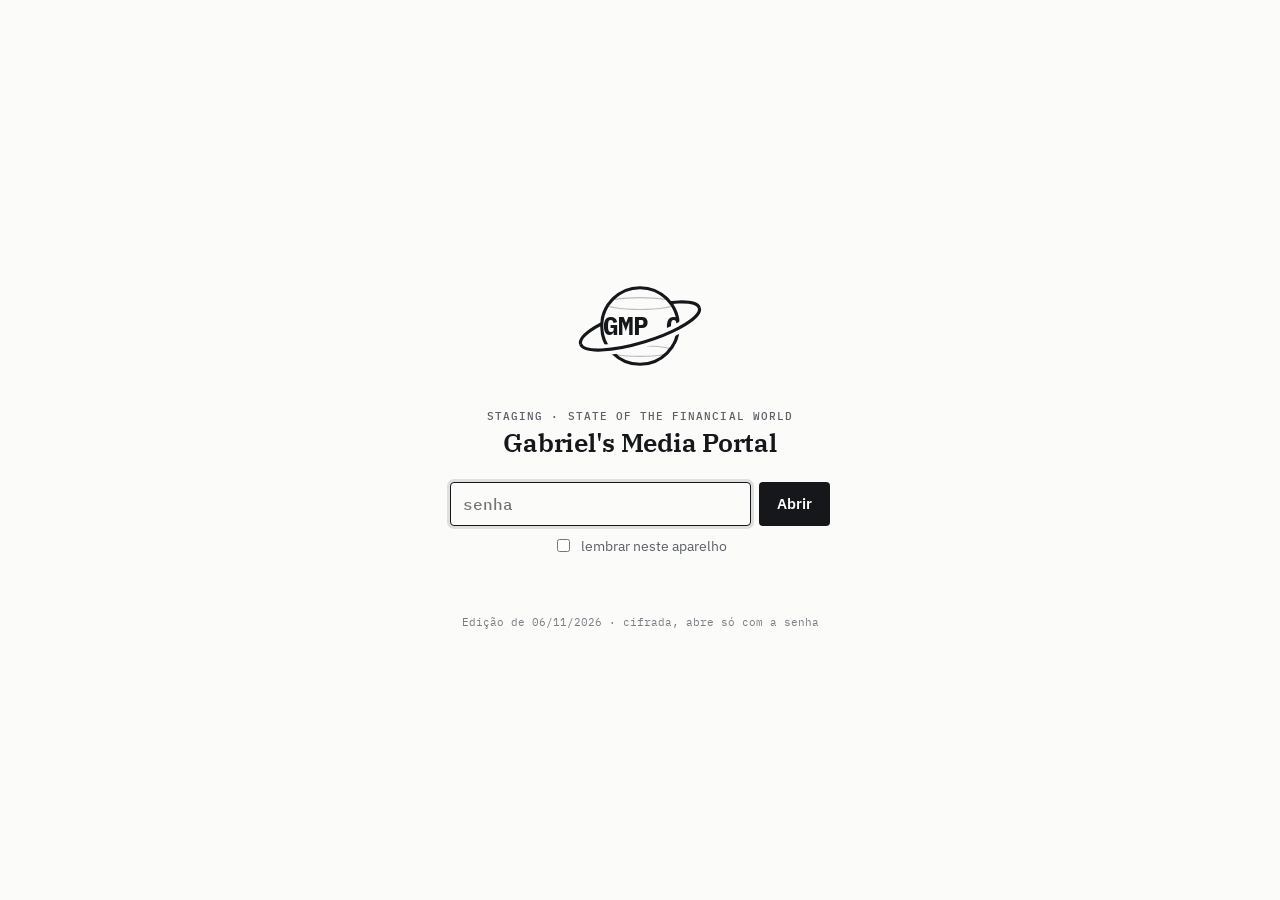
==== commit c86d5332: "staging 2026-11-10 08:51" ====
--- a/staging/financeiro/index.html
+++ b/staging/financeiro/index.html
@@ -70,7 +70,7 @@
 </main>
 <script>
 (() => {
-  const D = { c: 'gFbR5fGpfttc1U0E5XcsFrcKfYqAQy5MLNgRFNZkherZXW4mB5TVa0Yq5GX1w8WgUQhBRNzqsYQibkadML8/DeCvGz1Vrb2B35yKhoVjqWc19BzuW55hWSIlZtTBCGCW0f/PcLcZMTGBSLO3VTgj/76m/3qwj5LRz/7+JTeTSz1tQqxpXgHaTfdtSohrwADP3BQirUfrnYSf1168t4GQLS1Z4hovAU5uZjN9qr9YborNIHMivcMV9BCYvLadGqQUKUwEubKyBXlEjGQnMmw26OcU+6FEdirbVKt34QWqLNMHjsrXHBTjKvMDCEH/YSwftmQo//DjsTe15xO4XAmzAd34q2zo0CUcsi3VYheLiUhSim1twckXYH9SkvAawl447Faa2ixAa6wu1cC4gCYj0/SecKB4AQitAwadNctFx7YQioF09oXWwFL1IBCQR+mTpEEIUesDhNca7tbI4jqTBmhkoADfO3GVbG7WaAhBVJ1QbdVNxVDpRGxArXCw71ujlt9IibgcvGzVk6FZ+4yub+7dx37NeRDsE3hA8jR6iPzLqTzazi4J04JMYhZXid6rLrTMSzfRcEl/6IJ48vyL/bt8Jm2sNPz49D5FkH7ap9pb7Xm3pHp4hDuq5V/LkFavYbx1kJLgz5n93IQ3Z9mICzMo659q2e7y7xgjyltFjX2v+unXuM7fF/Z/zxmoNXlEiRscBt2pPATBVosv1PutehoDK2tYZlTOKvEptbfMWRMqLPxd0rnST3fOXBRhe3bcj8JsmOJolzumS4HnQv0JNrb/r5fvmo/XZSjjJ7TMIWlUJVNZeIUWH4YAyN2Hg2AwzHBx02dgleAzD7ux6rcdkp9GvOxZKYmeMl7cfoHyUYzqz2zi0oF/V0iN1NHX+u33WDbdlu8Z2n/K+Kn2cojF3TO3NmgJpPOD6NI1hotAz/A3+BRAJiqz7JBZb3kZ60IEXVGpdmr+zODHb5h+2kBsa2X/NXRxhras4WdtGJv4XXPZYtw8qVaKaz3e3r14iI/NMYY6XgY9yZCZyM4qt4LVi8r4jhAGHdkajdBGbjHCRU0wOmGZ1szTOapWoXre/y7L6JDwXhPG8Satwqku6ygNYdmmttBPmT2G5hbXdzMJJggGLyo9AXC+RfGBczjRPD1tjfBsVf7aLovqtDNLXRkoey/ipAaofA/dhzxV17+l4pslwhSJGVi2XUDQVYYNNczEs2I+/hkDdc/Ns11peDvaTgL7ZfHRSpGzmrpmxMtPfpBlf4v+1WKjX46iQOOtHl4MoPzkilNvZda8OWR/pXN34BRKVLkff/IPqZtOfgBqumZ+sTewD6p0LGNoAezvkAgUq4KeKqK6qZkJKcdITH++8Qk7kgBErbsy6Q/nPPlLQP+M1UeEU7R14CGjti04o3gvmcqlNtu3VVgAmgWngCVRLf8GMEC256WRGdy3Vk50wrWnwgXIRGPC5rnlNDGtAjTrpvme/xAXvP30Tv4KdHp95hDiRUaRTFkz45XHIpWOnh0C4esfQOQuwatB3jeJmG5JncbiuFydBxb1imHz8eBwm+HilSxpimfemt0xtZPSsIYYVUmCeHXlcXiEBTe8g/GSBOob2qJ+z539jeNE4JfhXtSz9XKwRFzLg41u7mUIOYrufZ+Fq6vpLk3QF/3MjOPsxRMj+IZrIwb6+o7ZN5/itDhtCjAEHu4U+LU+3x3JOQ2lIh4VMczSb3i5ylRHkkEumK4wmVQhIhrUaBNyZM93nz+dJHaAGKnluApCQQfwcqMUIO8oJ7687qohs4ZlljYNA7RlOkqVsbtuzdbQb8gr7M+OdVmkxr/CF497BSwC7d/r0GpeaigrnfQVeDyPxnOq2NTVBn1MTuSumGGumXQ/6WMLu6AfFdzZgTFw/9ZxWC39GOKtjuSraChDXs1N9LmX7URaVCxjpluA6RJwzo+ARp5Slh62kRCtIPh6LnkEQbi48BVcUbxgCkPmgIgLnUZOZjxyVhsMAz1zl9kShsBw3ZpGbPMbIDk3AOQbgQIUCQ9v/Ys2mExY0K9LpW1U0/GFTmZyQASFraMiC9V4PMdCSgxtpbuSGKrVjqWSjPW3zVDt0koB06JGLQLcMwP2kd5qYCwhR1fxWqhlRLCFOdCZo3CFTyubLlIlF0dnVZcvJnG7j3M403aLi1NSPvl5CytlIgHvU4uSw/[base64]/JhhZyPuwTdPECqW5yQygnNvdRcoeEcie/[base64]/[base64]/dVg2U0X2PjyhWn3BPV2j80kAVB5kzpL+UqCbt/Tukt3VAJrBNPFNtbBVz8B1SfvZ+QMEp+sUsri0IIKXEgORfTtr1bOhmBMSJdgNCCd5/mHO0CPz2jvMtAmWtIhBUUCMUmc5C2PSdlg1Ewq9vHQzBMZqCQ88Wglk9gcQ7NhJ4pK9Be3A3Abue0zmJJuKFyhmI9E67CnD+tn2xnhnWzJkXC+NvMihUMNsveRfbh6LUSgvpgz6duoarSTSYXk/IEI6nY/H+nEbXreeaOsA8Drhj8fLGpuCgnyNY06/CpFbyItUmd9gWvyG1w4wjGa9p2h0fq3qXlY+4UU1tzSJhG+NWT1AMg4TcJYo9B05AHKcTk2HpUB1je4QVxi57P7tO9Vwil2hro/atv/gljAU2fyWV7+3M3FTrrrJgJt0KFaWi6Q+QMH1DCp0dRsFxw7GbZiGX9xc5e96Grp9zZH14IIPBz8qtLIjAQq/shOGeOn/bC7IRFoUTzXhsUk1nkWgmT24Xv5WZcq+6HiuJjbcqXvynC+EqGHPwfnMayrHaW5JV/yQHvdFdDTtIdG1OLPKhoCTdq5eAX6QSWTaS3AbiHGNjh0YH9tWrlTqMIbBbAatCD4icudQFqy7lRP3v/xViIC7J7rXz2xOlRBIVNArrXKJrZjZhskGRpWAgbpevlSMlghxjZ5tHBkXCdf2ciK93pg63GoVbdFJvLWiJ8K8qACCQ+uplBjKQnVsfI3z4B1Km4qDUe6V+3CcchLsMhP1KGjwEvb0MS4VvePTqV+U9yAQj/7HkdMB0Fr/CxEbnXNKGuOOW72yJajn8eJ0C9yxy7nynj37NvxLjuj7b2G/KXXnErUlfec9uFpKIuyqLKhb3skeu16yR6CMmECS++GarwzezxEQD9suedhNGJn1Fmwebf7GjQEmmZnCIO4aEPsPqCuDkbPp+g7dPtFsar8YGCHgpr7wFRHqjhmy6zn6XzPd4tq3yq0/72WXWVW/BQKjfCwnOYSCrsIUdUHeHqzclpppWQFIsmJ0fldxfDejC7kFPyqaqoMz7Sep/AFM6wSTkou1p0+Fg/1GuAWTycoRibJe80afjbeSFiWlljLZwmmuCFC+g6Ea7/ALGRE6/nEhGiFnTXVRCshV6kQMgzEC9iOg2OJVlwibGEOJ3Qf4711ypQlv0HnH+mKwUAGYd61xW/OFQhuDs7UCXTU+JDpSYfugXLrtTKFUOce+P7QK7vK9vbz+Te5uWF2Q8cOHAWhHEu1fDUrkXhK8ie+J66Myuhc9bmiW9n6fiNOlbrfjb4Z4LHveZg/cUF/5iGYpGCHGW5mXL3410AkfLxres/dk6yjroekTTE70qQYmxdMd7sODSsXqPZ6Jg7O39K8tofxEnbg2dbtYOpOGnFaTSitZsSH+BfpgX7jhzwtBizt//oKG20TeanZW/MXxY+6XmMhy2x6pknoP+aMLUQf+Ce1raglmCx9HxwptFQRiXAzhP8uMeakK9hgpv2Y0sfFxVGnRicK/xioI0U4AzfKzrYzlkq5Wa+/9lzyBc36X3yv53g9kcOLro+ZFgwWmnMD20xSshQKB/gbdkY0bldEAJPcI7M07JcfUJHH5m1I6GnP+PowLrYe4UiESQyxIHrSe5uziB245EFe7rHnrKESxgU99LsrI7zdzOnlAmem6aPcvuqzhfgKSNPvIKhltAr/WDIiVyOLRV4Wq8yHeJiLEforNggBKVYUgX48bX7RzvxhtV8s9Dkme+ScBNawdeCFfB6JeIuBVHOmNm+euJfkqeGMn1WGfT2r0hoggsk4blhCpY9bM+bbSiN/mJ9VlJko+nhSRySnBrukbOKoazdpWqv2MZwulbx59mroveS43Bwo6AlZNUksrs/XAI/8CYtfTVmyC2AtckM0KDg9RaCiRoUcg9+9LpuM2Bz4Lsi7vA7HmLEtNc52oIwzPwFl4sfFs2Z5iw60gb/[base64]/xi/waaBkRyL4OchHMSS0JRy61C0J+jkqUN/kl6U2sHdnCgTUfBvq69RLzLczRccXZ7MP3w81qN1Wkyhc6mXWFRfDbGZCG1Sa6spefqEgOPIakBbNKNj4wvy/qsptccxjI1OvanIzgnM2qhW56l0kSt0aYBL1SkaXlTMU3oKLW27rvZYbL8J1bY4kWKizZHxYH6YL1wv6YK9KtSw38wmYNGDHz0vaIrj5N/ypTTGLb6r8k3m2uSYoSR6jWzynAzRjH0uR6yeG6PKoOPOPjBYmOsgJx0oM52SmvbVsMmJK3br1p9pbR5B3GW3yHe2jdxElVrUJnh7dQRdiDTzDdfrDlk/fHObIn67SLbmPd1P6K6X6bI8h76Ij/+HDNG4WqrfoYplTZoegY/voidqaSodEDKCSotYPRVbuVcXseM1wyNnMjVcf/hYwT/TbAnkRNA/etYI2erFKKXNou0v6XfJdZNftjkub8CqPtxfdaALbp08pRlRRrDOcio/lpqhVC7U5UNyuulhYF2ByM7g6uJNpUlhCUrB/yfjUPU2rDnE8MkzuFyORrHLOs99NCRpe8ZdZ7JnpryMRj8SmShKcUOmnkK7wLDeKuEsNBCWpB26o23vX6EFvWDeLnKtZ2Cu9TSUScIMut6Vb1KAXtVAQ9wl9QMuyrLE+LP6SG1slD/1XjDAWf+llfcXaf2yZjx7etQSIn7Cjj7gLqVTDYPvt6Z08OdxtzR7Ym08h4ekUtpgoLZH34pJ3bALO7o1JB5gHeo+pR9tzgi6gPYOGPTyZKZ3QN/1jVfCbYaOwsqho1LUtuM4twNMsQ6XZpGj/eKCF6G8RfbE/rEFwLPJWTbMFU5EL6ziUS0+uxhjMWnFJijBQnKQ1Wh+L15tRPC8725fHSQyHotDyDt/HZt0u+jwhrybuUYJoQKtZl8YNb/8LjXmXXD49tQb3neGMC/X3/bv6VtmBmh1vUql4/t72yoBB5onQQ5AUgR+HmLqvLC4HIDdwRsYXEepO05QJGN2J5fjy3YUz0bXKWo+GeWhVeowdbQPV6gdXKr7VIMwdpeg87DfnLFVW/TRlUDILL6W0KncbZqGcrTu9T7e6dnCHZDFCM3+KFo7Co0YMssDmuOGfe+DYbgEDHfCK38roRoG2mrJQXUaNMop8CfSGAVAPrsgWtNYN7aOVg8RBwezdYrRs/kA992B941AfiA4FTR9cNVlQg+kd9kOI1V9noQaD+nBORTOh+nMLo18it2FM3iYpZSvImALRcH84Tgob4OuH8ALgD0MT5GBJ/Q4R2QVF1evxfshVpn/bYc3BRFVs6HfBcztGvAKETH1oZewRH+P5qsdzrEbyuN1cHmKLTQq9kNPo1x9CAaZcW3JApwpmM/MecybXGpln4PH23ykHRvFETUq/ACvr7AFVV4aKg87IdEVI5HPUo9almJnWBinUI602Uy2lxNbIWfa4Aois/uTFX7gFNVhRFQIISje+x+35hTVBBb7aczM/ImFnHnOceFK0iffY3f4NT2GbZ9CkI72dyG5TvyR+Q3rqb4hqWP++GcumJ/NaLuXs03EXBzTVVxt9qHRgtuPJpxy4v4s5O6WFjybl+sobMxheF5wjDC2XDrsX5JHXlofxqi+op67wpI+r6EN0IQ6YexMLWgNw2hy41XiWMP78dtATg49bnHOmClsj9ZWKpKOt1rtOT1jgkpD+VAqqG3JpNJVP6lNLt6eoF2w3/[base64]/utCxd8xM49DNG4SW67ydE+R0Fv+VstsWdzEkAAP1gJ42LgBMgfTUFdt887LoLV7n3GXHrO0hH5kT5FuV9mDvteb4hJZ5pFK4TQnX+tFb/YwX/6CGE8fP1aVtP2UvQaBJ/U+corPUwJo7SapZspVxI9asAgKBx82rVq4+nAITUnzGlfz08JPo3iFLkFRRm81IbCc95tfYZe5w/bgLl0xMHr5/mfE0rCf8wfuFcE3ILHZQyigG09430RnNlDA3NATWvJHRffev2CODK4gk5NSU1vocBOW4Bkwo8NDNZ3XVKkwgdS1FIdOpwDzo43DzoTnSTezO7WhoqH2BLP6Kkt2y5cH55qaFvN3UsfBfN1JoaAn36u2bSjV6x7gcl/YZqim4ueGbR+hQ+76WCT5E+9u0dlXCy+umXaWJ0ftIsLNmAIbWWFoOcqf8tqchAociIpf13zFGzXmjdC78ANRfiVse06qw7mtyrgiGCSkQHuSohp3PWhBeQns0x5OIgIqxSIbBLu2Qp01X/BYUxlfK22S797CZVkM9j/q1K1Q4p6t6m6XpA14ZbHpE4LG7LvGQDUjNQM2Ci0X8O+gbGJ+8oRg/hSriIKLCQp1UkQ2MDDtmdhqYoTwtH0OcBiydtE1wBPlLhewxlqTThTAzQSwkReYK4mQY5cB7lEB/T1GYdYjdAjEMEe1VHxOB3EdsVqA1uT6Ae205YhWP2o4hK6QeOLUl+fS47j4vscKffPdP+7xqZecTMB6Jk8Qt986tPM39eEWRkLuaNI0yLoLjVKOUlRcGLK67bH/wnm4/29xMQLhNdCLwtrlc5rtBfvImmqbfbtpjzILqHIa8unD2ibSpOZWIB5gJF/VY0pOtIWDQSf4KoMNj5TQKUFzuAe6hPw3BN4rN6u3OEX86vXfpJd3AUYARa8LRTjj9YleO4bwZGwTRuNRgyl6IKCIINUkbMr8I6SMBuxrGrJqYKz6NlyHbcbifqs4+yx7P4sgrZ4/EgEGIp2JVKc9Vlw+tSqigU33pIYNEZz7ZRjhLBNcxGBCKSETi0Ny2gbSxegpe3fCRaJookApMYPjuzszzEW05mrTGkwvvHujvNqos7mZPJaowZ9NpzwYYoUy3s8yTHlreMCAirNNKpQZP3Voe/ep5B/mRX5yxj1cPuBoRQpZP1o7m6RfIzOZKt23em4IBN4Fc/shyZCyxtswq587wKNiPbLtSu100O2kYTHBekQ29iN2Snc9/hT5pafZL6KXwkNFoqmskH4odEDorrIjvdhvFwGEHnNCRxKsMTvEkhzPN0pXeppJkmygJx5KxTWvNGAVM4fih1OOIQvDlHIvn4Xxf8MBgTm0cLz4pjpb3RsbCTaMIiJF2Ki574HQQZvu4PsyLwcMUoepkg4DCKCDGFaMnhgpd/YMKnMZLzd+ycx2eZXbQ4qZJgNXB+176ki8s9nWI6hKtjihQt8d6GNohg72hUnqXYJPh+AD7pjpZNoo8EJpIe6RrmuCxNG3OJX3walX3H+f+b9XydCnjVyPu+P6T6+hWnp/Gbn2FZR81vo3wyC9OSk5HJ8giQaNo89LfnDbpMlNv4zq8KHwlqAfsEdrKetFmKNiaDRhvjAvI9GBblOagsaM5NS91rA58SO8rioXYzIwba/CnF0y80Ry/omQ3oJc9V5MCPct4XM5eMqDnOCyWXvK1oW8fx113So15syj4RPN5ZU05iOe3SbTIFKqTt41Q0HVunVCjFXFooIVEWhCMilAGovETSr1043OVN1RTFCnc3pjbiuRWiAunv8R4zsKE3Sta00R1tOcExDEoTZ9X0YDGwameGEiph3JOuKpbE+m87Y6/HmzB6sVjdrHXlU0/bBm9ZmeQ4hfbjVC8sWDJp560XnXR77hRcrjHFahuZ0gP0WEVLR6v4Sy0tyCBSBHswXGlACR2bDfHiqhvZtRW6BjG5vMhyeHDscBJGycb4+6unNquKrtq3LI/04QlLZc7hKIhizlrfvDPcsrnBSRHUhynNMw5PAUO5XM8DgPUKEsO+Q53InY4ru9lcjBlUF2esKozFz9+46RxpZItUi5Sm7CQJbAGBqU4xXiYQaQH81LN0kHkdRXodfR4z6RA7pyZ/hhz2d4yXuFO7gSdWoki7yDWbt6IMWh2qG9PGGAn3Puk/TUxC48ElMOBIJwiruz0Am0m84i8FiJe7lV+plzhc2dogMddKxqJKtvO5/KHKysWLAb9Vhq0cI0TARTr8U5KMIz1XRXklymlC3xTsQ3A3PXEfwtF2y/SFYHsPQTIiPOHseDv4urmciofHhq47oZ5lOZ6woOFuDM0KL5mP8o0ArZOLqmEScjAsKsRDABCaQ1XbBeB4mfWDoiNxWwBA7XZfcg+qlts+BEw4KNn+D/a3jVsxekkCCnIc86VB4Jyj7HX9hSrkg/EWXrJbnyahq1vdL7jU6CtCqpi7tFk+2w2se/L8zWKz0kW+5RJUeuryRtDdtGGHIZsXkYEtiN1pOEG0/lNNIVJi87+vvHBxb0TfxzNDH607W/MchNKOIw2s1tp39J2ZdRjjNreot/v7gExHZz9BLPC3Ktc6UtLYIFPdYyzXP0uD1mx+psNhdrxOiiCm3GN/WTpdW1SegaJtb+Ewcj9ysMWSFWgjd+xNpDWrb9zsOl6QaQTt1TyDamUxvVfcGEfAI79rciON7GUz+uGA7JOp/1YBg9zQaES+Q27nfmRj/RbDIO/oB9qeBQhVDm+ibi705FrYPAzRKcjBIa/igpIFcTjGVChg3f3dBQuNS66yzZklUjwt8k5nao4Tk+CLWuHfjZ7edpaX7dSQgE4k4DlqA3p8rPLXg4w51p2NNYZ3ca13Aw8meF+ByVbu2pLpeXLuUX/C0od7wM4QgM4Gx3cCDhGQjnf6wAYGBMAvdxI4Y3XLXMGIoqeg3qhIws5n/6T42OO1Uorawz2d126FpCWLjN9bRV8cwhKcrgwKUlMSnHzwyT/nurZEXSk42kJuaUUU5CLdCryakhJ6PTLC/1Rs8S2SKi9Ujs3WSyBR2C6f7L5J+iu2MOz/zm0NB8OSJXZxPsp2OUJjrKDz0OiTsUQgpmd8lRtOvCdEsfQS9upL6ERhZHIie1HjPZGz5agCFA513A8auKuoPTaHi4+4AgKyIsN8K2Ze7KFmxM9nw5T6t9wvJpUSlC/x3ONbHoN0tnXGkZ/gJ/dXEiZQaZZaH/cntOEzWNUHEn8raW0R+Q8iBwLkKHSX6lHg0ELDsXDKlqfnWSrkQEQv9sZorYvS5y35nJS5GKS/5qME9WAwUJxEu9FsDcEU+gBEhhuQPBEObsJtqqyoq1qcbLQsrkKM3tYfU/axF/casCIkvO8+ul6rsJ7Hiyx90rsAV5VBIHktPb0ACoPtw33rBcocags8bt52iMMGnisadmSeVrdhH80YJuXINDjUIF1JyPsbnZDes/nMI7Jl9FazggMEYE8a8SvAbu/m78U14kRzZc+XWD/TF5P1SDR3lWuCe1wMvtER9l2kS4fSrE6NExV1B2f+QeZTVY7XplSGUgHbeUCUvfbxOd0zKRXc9V0tAfZ7Ys2vNm14PaXM1pIwJKflT8Ovwq6Ct5T7/3HRU6ff7tB2Y12rS5VGZ0RPQUALXV+prW6JWxQZ4zDWYFr+XOvR0XwqwJ3i8mLMeAhKnCGwOQ71C6xCRaiY6t+ByaY1mjAgljMDyusqp75gY+vxg5eaE/aDf8INFfQdYqObCnxI66tLRITn2MeM4+SSsbRveOTj7VBhNYGKa0GYiAxMnSQBvTL1LJxiuaNACYmcUQTLYVsU39bk8Y+bBzr9NdV6JnERuZFY0qjYR5jnAlsWdiFhOMp1Pf8QuUlPCwCuK8T6yqMe17IaGPM7ctfjc6LJiKBdZ/LMkNGceC8CeX8eB8YcDK78pgpXnY+DRTL48iNnLD8GR0QCioHlgQ8Wj5ZB2D8o2VzHBKh8yt8mZtH/lUnXUnmvCd8mLIltLKXEkwwf7lqqJwA0TLXSAXOZA+6R9LrpX3SGZ05ltGRBotcsXMfuWUu20UL5yfLjPnHoa/U5u9gx5z7yGL9N6s4iWRCZej3p6UBHg52ACEGWMHE6F0FjyibOE2GEnFZO3abFNCxh+xu3AaCSgou8nHE37m2Zq/swwIXUL3Z0J0zx3fX8KpFkinmWuvwDio7xXB720NfJUpICD8zFfP3cOZfFq1+dsj/BnFTmc6EoqrIz+Hw1L/ImtMrycSUATJp4W3iAezOkaVVv8vh1+fzvxTmross91+3dSEd6bRJBEXORKhkEcvpzkeUeuGGYZpbDK/MGpuSFukrK9bB6KqaWj2Stc9lwfSicv641kWTKWXACOYTqcAhNkgCno5XOi8o3TBet2CUeqiS0ifvIYJnrt1rVEcwIiOq9aWiWPzNXEHx+o8WPzdm88acgE7rlAX1NlQ/2DUXhe3oc9LmGFp+aFFTaHc4ydF1DMV/8Key0ocNyBlQQVAo31qbo1dw+l5b75tcODKlPfZYAwTY4BQlH2jKPV+eb3DusVT7DZIahhAA1Iy8W6orr97rTnYv4ynda89/TWfaHf5J7ZkyKHIj5tw1fbrgJ9K5nsPJgTyKl5lPxcLb+whKDLYg6MLg4YzkIkkReFZvCgOcetRtO90UPuAs5MnnCjrwICWfoJCztxJ/aZfBNg+Nqun9eMK8Yvdi7keTH/nTKTgeUbCKPze/0HanBjwMIYSFtmjzAygB/vlYbYHm2M5EeSRmjckB9SsjC+L9HewZedXg4nhEywNVnAon0KkOU805yJJHvs4EM5a5vHa21D+0H4FxCHzEOFsmjh0gq/be3f7iMW4USbGpqgNhyfg/MmYqct/Tbjn/+XP4xrEe5+0K7KFOo2vQKHsOJlU+unWJ3SsOFir5vA5vBt/j8fSxXJjNLYcvEODOg+IE+p/GO3tdyIBG/nMPQ9G2RGl2tEOSdAkqUzubfn0MFB7gjSOEm8eGChaSHEnYmUBgy4j/fWyX/bv3zPM1AxvRS5vu6McjmW0mVY+BfXkQMQmOOsajwkR75WDTC+7/nNwjJjyECcUYCzbB/0NWsfvlQzgXdVxOioW7O0PdHerJuLjNG1+aLHqPWJvAyEU/xlhUdrWBKPCj/uHv+O7Si+GvpopjCtsAniaiHDzqSUEFAi7eI+uM8PtEvS2NCQcMEoRZXPoX8pg9U3AO5iEzwBw+oNwLOSZZrurKnQPIH29yYXoo0zdwHfThwBGe7tPB0Nd/CYPPo6eJEvxYLz/6Pof6V3U8fkLLq69v5p/5OcTmPvcDtPskrxGeK5zyaXfxkM6WdHii8VBD0LqvpAvCOzuKwKFQ9bCUNNGGLNML3pV6ifGdIgyOR1yxKMv6G7LZ0d2bKbXOamrHzjp4F5dyR2wBgMQRcsPQWFApzc31Qq8425jJp8Roooss5AKtGckcdzTCXhy+sbTcX7zEPWmiyelbMHgpPCaaQTO/9thicdrTeMfXku23LGJgdLIGB8pa72cSuBQ0kooO86Aw2DAvmWqvlKicJbY1ostCutwnDob0V3eQe60B1XXjBTw1ojKuYbl1fQdReloBStr7g666V+GxjSlDsJX9/BsG7JXO3MwQE4bPYr7bj/g8Jlk16hrenYeUHLoVPdmizJ/1iHYbnM++DdukjmQp+AORLoNtcSUpYh5zRj/2s9cWdpUXkd9czR2CDOVp/Ab0OyDb7nj4c/6DbbkrY+T6d8fB1iPUAUTwDJEO98AIW99jzMXqvBaPuBzf+P1jJDL5/1oXFgklcGn8jPfLbfkblQa5Z66Vstkn5/rN0dTNP0cy87/KNsGXmMO3ZA4szGJGDJM5eGFJMZOlIy8E/5viaqyik6xbc9HCDOlPKslXMIciBPz29wqWspyVQrMNxDgbtIjwoP4dtAGWiE0oLhrtC/Zg2zhEMBhGQTqIY4Kn2zuxORHMBSbxmI/I4l2Rem4rlHsr0kBh52XlhPlcILLfbZeAAh4x/BMlNDiw/a7Ggc5hAhv3NKHlq+ptABQT0TSHjxde1bhRlCuQG2W1yPwKRehm743fhaC7mw/Ef3YHMKOJiYB8Z70dNrik/4EGg7OfGSYK++aSz+R8zgO4hgxtsO+2Zlrjr+3vUkobe6OMHdiMEWYM5NNks+nNWp08rPuiLkx/Y4WG8RWBDptV/Y4VDGnfdkm6G+s2mcK9fgWYewVY1O8ud3J0nXIGPAIgA9wnQEh20E6NbS8AdWzcijSQ3Wve/8BguZyWQgQ53JzLDJgHXLZpvg0M12rVtosoRFCAPbAR9INcefCwN7NFpZSApM8DXlH9rlZIVl3P29JXFZWdtqw9yNmNnm1zEez0oG5DaC9sEpB7432UrpOVw1lmZ8T3zTC/W/5CYf8bw57tPw2yolBx7RRbWmuO2ugMwKR/eyQKEyl/LVeSAy70WzOArht8vb7Me9RfIMXPX/1a2nui4XZXyP9RRw5MS9+uj5TLaAGU/KsFTiJPs6j6fX06AcJ5gZouXR9JnbI3wEr1jNx312/rbDw15YE/VqQ6XJaA5kuZt8uAAI1BLdxckgjhNpd9GsjZUQiA8KNPqpgJ77/5atiiznRSAS9rgSJWfCoCw6Tyknlp1ozrzwhAwzhV2pWOe9P+BN4hxCPmDg3Gh+7ceanOcJXjbarUEJGv8iUH5XZXiUYxx5AZDMTAz3+UXMnrzQHDK1RQckE382eh2nVKlD0GxAQmfRji0gGLZAFLLVHKqK53jqadMMZRbUvSCEOGVr/BL3iqBvESa77Aislk6J73wkDN1ztZ2uIp7XycAUTM5Pwkjy9wpPu5UbGIie4QAyoh70W4IjyDzd1aTW1T+NvBejFhDWYRWef1uhQQNXYpYUe/eTfAQVzGrhs8bmM7S33hhaU2Kk/ySz2saJHE8rVNN5PImWKn+MS0LAJzoEb5xnpdnO+nuv+0rMZrESSl/GmsvD3830kidFF/SjrmH2FTwjr4QpVuCVoxxWU6NfnWmgK0HCuSaIQZ8ESknsB/IJO/moIA8V4FrwtkdFmodfC4Mn5GxpA5MT1O6YRYKDhEEh4lbBzY0kg61WtOWlDGSkfkK4jhrLPfl8/p3vcGIoVZmTcPhwGiH57lA9XPxKcE4Ka6y/rYgRDIbfpCIL6mF+RUmQyYy+iUN7phQmBYmg3OvAmYUhBz3ahxIv3xpEvZ2NPeoHw/gCHPtmv3BhiRVjeSGiduGYEjC/JF1S/ieLPgD4gxqVsdoXF9GIEpq+1fweu7T44hpnMbCNw5yoIgD/7QuybPJwotV/lyJuX3lpBqIpGRH+pIW7+cGSqhIkjyhh95GalLVf/fOj8qYnSl2X9LiPJEQiUlMX3Rf1ze8oFUSr7ZLSYUUK+ox7TRBnS7sNPnBDSxwxMt6uKvei27N4/U4hIrzO5Rcr49YeB7T+jm7HKhqAUdtl7oBfCl+eVVmZSpSooJgDFV9NC0sBz1LdTfHe0dbqc6NniCH7gF4qkvE5yVX5BE+cL/wG+hrJZOMn+qZ9Xq6aysPA/WbyByaaCp2HE8EMB+oBH+06vtNT2Z80npY009WHZYsOC+Bc2OMyN0qPX2SgU7JttMHXA0x1QOTSnv/YnrBGCD4C6xmETMcvknGB5ETc9rQ58OR8v/Rr5gboegrdCDG6ehCIiG4cPviJAdE7uUCUN3zfgs4izupkt9w/qCR45KlKpXW5HbaHnBWoq46ouxwDFWYAOgQwmwRRyEqpf3dzApqIcrpX8eCfGBapkpNnE2HLA/au3HRRU7Me4moV9rTcsusyE+p55m6hMDIOGbexlCRnKbS2+ijYRTpEroS/0xHVUNq/vuZsL/gwXA8jEFpCOQaHfC8GorLZP1z+zIMWvxyDYIZrwdHN1tFVt2sSUBVbH6c3TzzaL1VXN982IbLTSOptAcFvbzysHqhuKnY+sQlnAwlpKekKOnXAjP4SgYtflgm4Z5DxMelQEXm3gtYYcjVONiHjkDxNOnJLHofQK76S0dr5Sh326/[base64]/eBg0F/RZuNLbyjXK9r8RjsmIda71RL3PTZPgGqTfjVDUVlh+uHdR/6ahJzOT42LKUvCaKI8T/Wzk2aSNg1THLhf7y4cDG7+IzlGqXhCaD6swHWq7W/pjdZHLEOZZ1tGjoEUs8Z81cGNa0l0JjjJuoGYDzMLoK7wukFTmID6gHg/QdwyPQrlYeIAybM7wGf3LSao4KcLqzgp+fY8dpXhb69kOCv4aD3fh4gE+q1QP0s3DE3XOG93T1/szwI9wLeoxLEVG5CQTqI6BBnNz3z7yE0XQayBuL6j4VgmkBCKlGDLYvSoMPRvgThq48OBzY0lBOdroE+XOkUG+EyyVUgS3bZCFHFaJtuZbkIMX7WP2qg0A8NxxsQo4VU5/5s42ETx0NjSh3veoi96Xmr97Ip0S9LrFuw4v9TBbmhBW40FkwmrxXvtCRgsVXciASHEqdgXRk/DXx8M6cfKtk0liHvk7RUjO1pUjxDu4Enb8oQX5Wl76z1xuY00m6JKhI27SkBJnvNh++foWcBSZcBY3YxbEc6Q4aPDw2xkYngxTT+bhM0UTkxhXnisiF9NQdx6K6GahncpghVSJTfMd1iKyhPZcvti/IVWP6MiENEGn5l0suQY6Rgsq+Wgfu617KePqoZMo4VcnMe56/8pfA41mLGvVAzxtNp8M91Nvv+NBlv4XGSjVusRjIYkvz3jEIcuruvEDpmFKsv0H7pB6WAikI4fK1JXJq4GW7XY13kZvfqD8UjZ06kHbz21O/GYKcjjGv39s3FNYbopxRkvHcRmO8m2rKp5oOsWNmG4k9C5V+AR1t2RxnjDXvTiYUiSwxP8HVa9hBY8ldwkIkBGm7FtvZDId4p4YRro6T+BtkWLLFEabqU+qAd3Spr5c9UQQvpQf/um0g0kdawP3FiYon9oOGbMuUPUDC7yLdJndzHlz86owdgRXXb4G+KV7z9RMSBTWL5tU41IQGHyvF0XylTqajVrJwsSUU/qJrsk8+8CUFuG76uSAr1jfDYlgM66yk19efBMvDS99uo539Gfol+fEqK3V32E9nvwOOzrM6SRFegPgvk/dfwE35kUak6WwYHCVCFr2+2pTYhiQNQ4PLei0RBSiqngmId3VuEXy4VcA3GeQvN1dv8Fkx6znRHA1w6k06vjvo6MBXZ4OSdi24ex4Hi2vGRR1QV236rr1FaE6AgIBF/XjD3jYkRWvGc6IvSL+oWZyM9Xc009cSHFUTMPWOPYbyfj+TyAwPXkqjlQqgNQZ0vFDSJJ8FVE14HvM/5Wa1pIJFmPjXLrCFL/49M3nI6KPokjsj9o8orwXR0LxEU8jS0Uw/8CRK+gCng2Chcu7UgUzDVahGoSxFRkeXSoqLgWJVyt0ANSIi2pXxwk2kt5N2HFBkDyfQ/IQ7fVt0ptVf3k9c7LCNJK+byJfVL3Dxi1ecK38NluTQy+CXNxn2bUNFGX2Ukac9eADpfTDYhhUnYFiC3a3EjFRHnnqYYSuq/is8Ob+4IwFigLieZMnkSdIes52TnKMtdSFSzWc7097qMjPbGGmH3s82GwA53tM98hl8T2U9uSZZprLNfSI+liupPENfKPVesS3uvvS/X/Ne8jDODy4NKP7g6tWPZv81CQbX4EqvqWmGW/iwhzcvy51V5UVBAW29MFW1fTGd+l9vChSV2HhbDVtOxGD7/qDl16e0cJeZ28x2gY+AR1gviKhrhWZCQpx+ZibvdpQKvSkX9akEd+9ztKq9Mm/OTFukXYHKuBgv2liXgjIVUdNCEdZK49P7nT3IuL3NEdDWkRcjdUb//cG3H8QtkQ2Qdlag/z41iNK/mrHdfHb5Hvl1l2suGxTABWxaHRr4KPBV6REeW5aazOcSBG+FBBLNsbVawswo0ywLg8n18aDYdHh8sJcs+/m5Fg1NgNCgGSWyZWe23M/rWGE3XFX5mOU2MxBTabBwqlN/HLrzCuomI/H7W9KwL2KZLTsIllW4FGOD7C8NcyFMHZ09xRJgUlEronzhpWPcZZBUO0WnVV74nPJy90GIsGUhMAfDQHsqTAqDExsNTXL5nzVikchYyWnJQPVqI/7T1/DTNRKNCsWwAgCtP5YjZkGD/WiA9BTSNDC183CtUgcwKD+XD3KxG36sUd69152RR7Nba9C0Sd/KNigDNtadDeTVt4DvZ3RrOGehCHgQnsT4Ol6T+BHdmZmyQoV0Wq0zi2UGWoU4kN6+RNswfzJ2SDXTv6JkdXTu4+LrJ4H2xsOzNxGYhIoo6gc2nA0e5x/+6zOkVInCUUPtsaX7qCwGSHblwuwT3W1b1YqV6xp68I2/0YbmSJSB4Vrqw+GqhDWsWSnFiKt46poIqCwx4QqbMlj1uo7GfNrjKZxgk+XcWZrWDoDZHI7mdXOAB5bd2ae4zy5D6UCX9ryWimlL9siWwc88B4ZLBSUqKmv6B7hZR40ex0DowG161ZlaSpWc5zieOykm5UQGu0ndQZk4k0HprWOhlJFwE9E4QBHoIfkaJaG2p1/7WZDRKrhco+xOzkhgWgS8OPc+E5+eDjaiyFGvvVKJfD+ibqrLPxJzsZyky6+jEnGebf6g4HRBwl6kvCL6zorbm584Gwewf9ruwu9m6M7Meh3Q2U0d7x9MiAbDMqtEezvC/UCmT19NUuND1Qz3Jm69ZHgiiIXcT26BtRnI6UAOE6Oax413zZgwieqwWteZXN5hb/K5dnZnPFqorvQ+sAMGNLM7xTytzI1N+SkDE6giPr6gd4lNb/eNESteR6xoT7PiXyrOTJDm+gt535ISw4xG4GFFwkwxzQFgoFHjiRKHK4dJ9EgyMS7TOxRFeL64cp3VLDE9Qm0LvahqSruFQig8kLN1PJ683YEGnBpRXQPyaifOVytcK/8cQc6L4y0plBuocSTlJTid6RrfHRTm6tYvgEsVsABxnLbArPlCbt1+zL/HQ4Z8dNu8tPdJB5J7/rPFEl+uQ5wTTtiZ3h8+/ri0WXTpOuGe4LVPhe66OSHYS2qBXfMF5wBwObQUug9jQj/aSgI6n9NTI15iPR/UI8oRvlpKyR2NZDQ9wXN5JrF97RX5wiPx/HyPom6tq7bAwIjVKyZcqbsjXQdkLDeqzyc/8Rs+b2Rb0nqd/OYsfv8qEiBri1n1Et4N4bQ/[base64]/UxVT5RY5xVgBO4TrkiebPsrjtn7CTkKPLEXAmDTmY824R6JBlLC5oHsftx3OelbRa9rnvb16QOMiVkMlgL8730IJDBh8RCgxbw+GzpFG7LyMSBWNOuqdssH/vUgW35EBZjnHGMnMIZJC2C7RhTAu8MGQezLZdoF27cMoMXjoIntGJEGd071GqtkoHOF2Ys8E5pq9waAEtssUaLZjfBTWD4owmCP1TfLiKloEMODhobb2xmqC68w+/J+uGQ4c/rJtaD8MWEjmghtLaJ37XJl5+WHZkTr9CFAeOdhtgp09Gjl3c2vvNmXg5YWbL9MknhTeFqHaqwLyHI0KX38M5CtJNkwN0v9kyT4cyp1KaR0ft8eim7Op5zXvyZD7GW7lhCcMFRXIFNfyvcWxGY0QnTpxTJQ3Oo3456czgIlioM3k/MOHrdiWWwgHVsyQd0pELoj6BStt0maf3kGsCG2WDR3j+0+6Yh7zv7Kl/K7O8hWWoPU4n8g8jr/aTTkVHqzMH73O1Sfea118oO0hzPRVkix34ImBda2+Pg/Fgha8D/TqQAQGrLqV2BW9r1nMw3OJrIrqRdC7K/eLKQCnuYqZmIA2kRb3vrjWur5dM6H2Nw8aDpzClSGmRdYpbzVKQQUvn3nOC8c0W6xc1+HTkjwy2NDK9lXgZ73tocye9MDFLHDjAotCbEnX/PYYJfjMO0EdOxUfr1YUVqNjJlfeYEUtG85c3afoCKDwIYgxK9A3tgDhDDranUj0ACfcL73KG61eRqDG1/TaeiEvQabMipCyxw8VK9/TLAcle9mqOZU5GrZnZqUXBMeoAo8uUb/vUh+3X9PB2Dk6PO/tCDDmZb0i8lqdE+K+vfAZSmRErfEIfSuofPbZnQlw8NpHHPVOoU184YSS92ppzUcK7mv5IqNg1sTM3x/qMbK83YP9MlO0x9gtj7QQvojSd/+VcvYzlW8XuHtxKMtdkzn1PiSOCCEVbKiiwRn2MZIfkxUSwhOyovzgGIk/TdUcYV2M3+Ro7D2c5kzm/LIYvQ8ndmqNhYSF8AKhOtPIu2Eddqp55r2WRHS+R4AZBy2r3shiC9MCcjKjnRFATnUg57YVC5GSzZ/eEHPEodoHF1jx1Tf4LQh1NhfMVbHtB7PPVj1TGL8AMHDGWfegp/bp1i7blfTlXob1QECMSav61UayilEh0TFfahNpy6D5x7EA+Us9LRkMw/j7tEuKXmPUZxPmdfzqSi4pEUxvxFQL0/O5eB9fYXPnD0VOJU8kNiBPhJsHhAKUkc6Qo69HLKcolObt+ZWkPnhMjh2M99VYvCkDFweylce0sN9qzurBK6a/H0lI0zgaYHDuRl4O1UEyGblY6rj3k39yHGu7v8e7+HMJ3IVy+Zy83nH2p0xw4g1WB0oP5LXwvs4mb7sZQsaDZWAjZA9YNCRDJTYUuDHHLySWcILUTmI51N5KE8Uf2iqKl6aHUMjoXGJqvj7o292bh/yPteIXGvN/dSI2uyn1kqW73SkcDTz0iMSG4v8v2AEXTI/DP+Yfi+aMUl3GkZSt2omno5vI8v6B19YdCbkNOtmxdJ2FzD1+BXQ/NNeu/9hJ6XOm4v7kBWt4H3y1ffHW9n9rnxy9KP6T2rQ3m0n4OHy3gDCo0mjjULYT6072oqxTUSFizVAB7kcxbKXbegDl6OJf+IXikRSaB/nJe49Swj+jC4EtW2ksN2lWGb+7CnF8kbW4VxALpIt9BG5PKGg2rmD341Dd8knCSWvL/hH4zwCrDNEoTU+AHzUOHJ4awUTSyknuQ3wU+G65FSSDuQakJ9EtYHHQ+2+0gUHqPNzxdrbj75EcO/+olnJ+vuPRuQLsc7kLloOmqb9EAPiw3p+ECvTv/TMky5Fo8hGxsWU8BH3wN5H6f3O1wbudWc1U3GC05dmWYxaOTNXBeLnSeOwB+QBSLh9dDI8xHn+WXrWcWLVr9d8x3tGEvvxjdP4jjJysHKRFQgoTV9koH7r8BIQJTvoTCT7cu9YvcChrOYLlK4zuGKzvnxHZL5lTL5V51bqawIxak/z+8BQ/FoPD3rtK98diBEYVAt40C6zt0BUKQsR4WEfX76rT83ehILXejF9kZ5WGGBFsTGxRIslq9Ci4MeQjUZvIlK/puigS2iOo60yZwZuGdNd4gb/wzMcCAwulFALzsApBoUVBjaWm+eeTk9xEBnpDbLW7XlHx57aHo74vbGmtpdeNTjCM0azbA6bdiI1oi6hnbAmBN61KQk6Q1rBSmISKBPp1ND2qUvQx1RMNvsPbKmKE8RENDbxEXp8bzqIWZHNHyn9oLCWijRnndO6w4MsXCExylwKJrt9VVq1jVLXtm/lqus0peWFPNOWgBWBlbCTSOggDJf7/c/kQ7vYAJYCj+q6X30eMGTqbX9WYJlP844w3FKtTe+xAy3d4uz3M9AiQiBxcMUWw16Ib4xjRzAR9q7vTBgYKybJL03pudlSbT7tfnZeLejL/wXqa4fYcYhaMbSxR9LFaxNVMbvGsz0D572MHN5gRVpfR/8pSrWympys5PY+JscjtXIIxcnW75ZBWDNweZqRqCGhi8JeAxEa8LY6bfiHkElmu60rMTCS8+6xA3iAcWA7Pu3TdprjRyF38vJ7EUjp9qwOS46znPVimiXV0so7W+JlHAD+hIWHZOcA/EVFGH21DE1bcCYcdNMn1dmKtlv8UVXRKld5F9O/JBojLpu79313U/t/rNo9PTl6AmEq4y0pAeGdIqoBrLwZzT0Y+lX8bdSnzCATO9BHtUdD5N8pJTYkuSAIYVyoke0pJH5IcnABEu4w3ShJr4gDFyirCuhyofLaQE0dAn6QZD2ci8NGbcat6NX995KPzu2qOoi/7Ij9XHeSIQyu6BVRAWsgnf+2cW6WEcIuy5HDo0KbBe+9so4sPfiB1vd0BVUu1rAsMDCxddhMTPW73btbUf1DMDdNiKlmdqjWac4l2kGh3SUBXh9EuMzY/X1NpRNL9BLpf0exZDGJjprj9M9ej3qyRX8srag8sXNn5eYabe4MKyYlcbedNMflEw9YzeOkVNyP6vtrrt2ZUXKw4iqgqVmxA2LEVaPM1nB7M1D+hrGAVdYkH9vIe28uCRl5wCMJhuT8LsHyaO+VLdN4Cjn0AxKrqClHDNBQVJuo7fzwP25tl97s/XpSilyKpsQHAudISwFJhQNx8j4Y02/GbAKR1xtJMMuxPlhwxjvo4RKzXsG7APZTZt2rgn+W2X2yb94NdCQ/ptJ7c51mtABHe5DjWVeHVm7e+lsGbB8RWai8nqS7VOJHneROkJ6IO1oIV37+sXmmorQfz/7b2nEyZ2H+l/Ei2AkdGocOJD3eaMKxAG9XFk0RYsTEEF7KtO9C2HHtDShRitkW+jpLmijtz//zVQfORzJVKA9Bmz3Fohue277KW3GFnvR4r3hH3B+QgFRu3dNrsRzuCvp4RRJ+iRqBgqmJdWW/yXZmddR8amcUGnJa0u1O7nCUfQNXjEeEbQMFqoIJhUvD66TfX7sSye/QWgFqnEevbqXVieEFhiU+32+BYXtYlQzm7vwys8RT5Nyy1D8d0rjmB0nRWTuP2R3Hsz6tIvFqD8xtilzpeWeZyKwUVqh6bb/UGzwcp/BMLmGufnDdZFBjww4BVlGMmY317KR3Fzk1BdLsWN++76cVJMqTUrB9qzpba3TRKw5TLqqPdKccjMqP0N0h/Flu3fo2pNlG/jjB1QFZBRBS3bBfHzw4GtQIbtxPFflThRhCeHRrZK0ojxqw07hGa/RnqEKtWrisLG8Q34lTGptPs0oxfBtGkZQ6l/Iy17swjy82SFXhfkrk+Pt7UCT5S7lM76t2cNyW2iS8x73iIaLrYR/kF46F4OjJ/v1hdWdSrl8tbiKojO5WR6zZGLlUX+dXgH64N931dkdmWZJ1C5SUJ2Hg2yz8OryOpirf5+1BdIY/u77pWVCgRFuZhutT1n3dzcd260PX5yuihCWdyQfUDk5WUoLVJ6fw+cLTPIhqRSJq9ovvoCEa7EGXONNchl0AOSUIK982eS3EnhRhwApsSnCJaYs7EBIGJiR4mtOZlmpc3ya/JmVmCgW0bAOTxCfd9usqhyKV+WLgd2+uDZsrXrj0ahDzxyQSUSNaWGzPHS4nRJE13TpWMnngGARCLzekwDzVRSIkWUmxevxEH0DJ0McZagiEHWBd8J0XpDvwULsb9TRyda5D1TVuSEH9qACW4HSJiWRF4IW9WT69AezksCw55ulvHyc9kDJmOAopHA/G1OQCbdsa42Q75Bv2BF0rWjgot5NxD1aGXixxot5p7Bny+pj94awyfW91vJhHK9H08R1Jf/QtAOd9qZB+n7pbPJKpsWRgUg0ukAa8fW8Tqf/ce38NERCpfE1A4sXfeuNGm3f8VNQdsmEnYXPXZ19HnSMZ2s6jAeLnH1jCY8gAcMUCwz2H1UaD6BiiRQxMOKD3p1q3dQL8UkrBnoVH1AdBunEN122lYOAkNyjEeaqJTV0uI/84mCbGvaHqfAwTnsk4+AaeYdRwsNr5faHDRU2YQej5IlzkhEku3HZEX6Z6eOODyGnNL1otytTnYDj4DOlOa3FXICih/g97m8P0H1s35LX4v5L7Rf655b3eFyrSh53nw0+y650lRfc94onbMuZeDiGdLGrd7lIIk61WT8LSj5E0WNTaOach6BcA4Ia79yDJ/0inBtNYlhPxAP7MiWjAwfWwjfYMCRF7+Kd/0gXSpGH08oncUyzW2ILgz1mpyGSoTXFKnPxtwfqP7vfH3JBvqFQaQtcTDSUzTjKF31svZ3ljv6UXrOH/L7Ai0g/QoA4k/5PhE+/yVIrukE6XDf9FjHqvW7mwI2KNblL3tafSvfSzNVgnaQP0EAF09ESyi3rTdE9qAYiPGmyt7DtQbJ7Ya5G5bKhsA/pmVN/hov9CUPrs05RphPMjDjyLIrAU76B6M2fpUhUIzCefe/zKTgEtLMR7TGYljK5eezvxAoGD4WGrd9SLf8VpmLDQMXtrbpmd0q9hwVS8JL5SQZqE97zJiYEG8kX4dX/tK++/w5Gp/7NShBe6Mhp5gyN2vaSFwzzkXLmIqOYr3n+wA6NPymue3JBqQmDtKiWKVa1okKZNBSkig1u3SSB86RGRGDGMngkcWil46HOku3qLKqZNQi3ems37Y78CWUVtbG/qcv0mNgjkrKOYUBFYwW7E3iIaP6gwCu5T+FvGW5LRbva5Z3IpaxLtbmU6oRGFnavj2t9LUHQL08cBTYbv4cpb+w7tHZmC2TD36jGJbag+2yG8tkX9250rb7ajda5TytPR+G/KFkVcNDHUz+DnzITT22hQjGW+7fKe9uCrCfOLOUajoeizyilrwkwdY8yoIJFBx29UpsVSwZZ9kr+n2HAwIusI9YLLJ0LDemX9BcwLD+hxcdkyRXLeolml0g/GGy0r00WvITe6G5A/XdnX570mrWU8bzexhYvXbb/K+CqjSGqVHxoNkLgQ0aK3baju+0oHra8CXj29selcPEeSt41dRfQTTMCGDlHzJdfCfY2eeCC1v99YHujhE2ggRoq/sVs/T6fVNRurCDrO9/MXnV+il1nSnEsfWPwhwEereghS53Aahwlr9VoDWD5CUgtsJm7Q1jprYBsFVFrf8bhNrNHD4jcvGw/OjCXtHTisZJC1DqwWCtQNzsOGKNWBu/0dTixa/wEX7N+Q5SAwyDurutn17A5h53BUJP6g4nRjajEVNyxNf9fhUFuQAe5h6BqxWK9Z0orsOmAl5NHN+o9AeCGltZExafpR+7NpUQhMM2qntglYUP1BVTegULZUunUGW/KGaVPHsXx32HHour1oPT++OEK9XZNYty9muepzBtzqipimKAPGW69L/Jl4YsPvFtDyvIPGux3PnppNHBq1pA5my86vOoagYQ/1Fhm0wjB5t/yU83IcexF01Aq11obi4QUA+ecW4xbe2tiTfevx53gDvmbzIU7IJsa/YnWM9sthXIAA9iII1KWuXLNzBBwLJ3EnOWh9As/HDhDlBujDXdpBY5JyK98CF5L2fWIhZLZkuPwxxAi99nVbrD7/oD2WXkf9gmb4NFud1OOAwLM0OIhQ2wWx5urbs/zfE4akp951JIOIHa4jXcFVqiUmBsl9sxbSukHlt1MzROdjbBjfUcWyhgC0IOnMm+dk1UUX0a7VAbx1zV8/A9h3bqBnZ5m9tIknZ79utfhBqDlo8GQoHfM77CGBX5HGd7hC6MM+MI0TAt05UE+lzmiHqYOWqvEGyq+i8YpgVXLjgFps0ZPtpWlmRSz7Hx7vdny1By/[base64]/[base64]/Sdzwht8gwUiRZN6pdnpAIbCr11QCEyHgh/3MWNGmM4KGZbCe8hzg8vKL2rU9deL+0aACI1OhOpc9zPRgwQAWdp6mFHLqWpyttSdsceuHd+aXSvNmxyD33a35dVLVdPs6jsBpIIBJYV8BOg5NdKsfcSxN7sLBo7uvNNzuoDQOu9IFNaGfwnvIBHeGNfJ/Ze6oztrg+pKQRfQu7PVjPMapKvzz8ttAGxx6iYR4cOapnX/rOcmklo2cesYMEa9jMbErUJEmjTXh+L0jqu7pCCwTNEwlDu20F1BbCDuP4Y4crh8jEzO1JJ4y78MunOmkP/xKmNUXJwjOQYEdz28C9XcMVtwayo3bBCu6L4FjgySTbACAhEb4dLiq2I3w00e+YeP6eNTdAMd2HIucINWa3Hhfy4JLoBowkrpdllDVARYPXd2+z4AS9sAefjtLUmXOVS77SHQ8TaV6w320PfovvxsfyEPbHjuMOW144m3+lwUSiciJ/XpTALA78bWJHYJEFliP858DJv3PBBuSe+gjSvZzNPsmTfLvHbq8rjpWf9IneBKS6roBOGycgyDHsG9keFpEGW3A78AvQJHzk02SLqw9KSQvAPOLzc93ZiVtYouppYcAy9AvHQKn4uuo9qul3YYYZIV9EN4LEKKIc1kAh2FX00kanlVVnG6v//6RpfQwdKMWlVa9vzWzIk+j8eeM4+oqjlIZEw+LapRvlPy745t9ayZDP4+jjyJcsyW+FYzUJt29ilmQ1nOb7dBG8HHHySDs96YDx3rCB4pM+VMnb1/gHwiSC1I+u0y0Z60qflKjzN9Ch723o9KgQpnf+HNGzoexyayYcS3j56dKAoyRj7t8SC3Ui+/AU/M3vcxS2qILQz6LxH+PzZh6C30QJOO/[base64]/gtQv704fadXt+/+qVsQpmGD5obQfagRHscVBSfjmmUFoCRZjuET0NPWgqbrOayUaVttEncz+mL0J3j+tVMEblAKe+swMY6cEqN7vUB2Ifj/KI5lxcybhk+b/IThPbMaYtlItllEAf8btx3lC32giA3/uldiLLB+mDD4wx75INLY36zwLeCD8XIr0+docUrcpt385NGVL5Ta8ruE0EE3ZdkHBcrEy+BcHWdPn98L5Qpv2L+TJUThqV0yFQpGLXaRdfT8OuXjNU9BElQlL4xbfJbYh+0esTZcPqlvpOO/YLc3FAPfr+9YURD5zk4GPwKRiiQOZtal40ul3iEOx7sVw5+jDPA27HDotMcDIyoZ/N+aQ7n7NbmwPRcFq6S4o6RXpvlUxky4NeEvUEHk81iQOwwfekROKFdbmz6WIhZ4lyy/fNoceswY/z86FE1rCAQvcgjaMd1AMvBrv+UPxkAYTVYrzq1WV3txL4ahTgi+/tlsXR3uaGmkS+KbX5HOsQc5oqrp+wOxWPbjEM4vd7xDqGS7nhYdrX7yB198sAaC3VLhPMBf63jmy3l7exP/bdDaTzAFBxcE0sOQPjY8DxXFgapyXq7wRR3qaXYXyCFxuVOsQB+Rh625ly0eeTYF1lsf+YOtUW+JCbIR2rEeMrHgSNHeyOrW8XyXupX8dIf8jwlYkHxfbL6WO78A+3eLW0yvbhMZNff0AmIzbK4KAqCHVVCLV9MmD2e/dEIib2Z0iTZZYS7Zaou22VJFfYn6EBBCSiqMU9khaPXHCDo7A6kecgatjiwIMXhZYeem9AUPW1ryWRdfTMYct5D2KBmnD2AGDGjUyYA5ppCyyDxDFJg1MPEKTLpue+vA9TA+RHxcZgcJ2sxb2fhYwdGnYRoHn/t2mVT3xRJmMR0OW1vkQ+51GN3rtDfghgnsGbe7OXW3l+Y/VQenSreHsXrf/pt2APjf43WczgSwQA+fvxNHAfwcffasp6G2jSAvqdSusJ2IhaOXOOEyRLfitnbyWtKIjZ4dEmjESQxA86uF5eqcfUG2y9Lodn5YuSU35TnbbJA/BD+uBKGEYBE+taWnNeXt+y0PLTftFJX/3/FGQ16d1Ov1gpz7q91S2Q45pHH3L8PwyGrelvPjkUf4/BpoU6haV4+k3FGX7+BSoPxt8dskTsBRMgw4qNU/UAl+K5aCMfeE+zyMMq0ttu79nDcxch+116hIDLarfn7u3O1hP5JVLyuyci6llBT5/cIiz0RoRMcczRxzYCDuAsks7LYkr5y22Am7zx8QaSSxEmq4xgvvI8TLHuJUuivYBC31Itf8I61MzA2VolkjVGaZMVePLIdJX5gDIpmpQVrpTqFOCHEeuWyQPzZBGlIQJFYtv0loC1Npqm0K/rtrErEEQhUHj2ZjXVliEIrlGfXoqaC1gj09BMd4uVXUukRrLVnSydpJ84cPn6R+r3G43YYD4LPBGv5X/yXmE6KnrYXiN8T4cgHfBp3IoJo3s09thyLmMWusWi6aQefm14a3ydYa+0VAiZqiNMQAqD9dfZ3yGOqHwtRGl/[base64]/PU/hz2qXuI0rpOYaW5iRonoY11WMiZVHT+v7FKkdMFiIMDazguF/r+JqLdj3RtnxqO/PEEXf6gQcDV1HQYXNqxVyxFkjzqnciZM04ev2rPNZWsCBar357iLiUOvqkWNeVXGJp8xNIxXSBkjKW+yRm8wqfnoK407gkTZ4l5o0TGujIuUXZhZVtb7znEIZiY+MZ8/[base64]/a/j7mTJ1w09phWZPY6Ybda/1SxagGi2Fk6LzO3AHKCaWaKD7Wq7+KA095Eer7yZiAcNZDTcotkYAJvJHRI9FLe8UxCqA//xb0Zp8hBZOztN10+ahOx02fYZ3eEPW5IhC/XdGzPzCQ76tSE+cnIBVky0oQvHSjwlnOwfxdUPHrgns7MyTj6GbwWP+qj24DMZu39N1EfDimv0EDrLiPVyopp+GbRHaiZRbY3ZRnIinXZMcVCcAo7aZDJg8Kxhqe4PqkuOtPjoJ+/5qJWN8KMQulm0sFVLLAmli4HzhubaU4TmRCAMejH2E5vJo1F+Ssjr3YCFRX/[base64]/[base64]/ejz2/XUxMGpR4r/W9Ma1pTXIjh7i8Vi3It+v7cbrLA2Rz+EhekcAoMQthiFwHFeS1qtPtBWsSO9vGstUPHX1LwaSg4Bt3O1iAQTsbHL+j7YdSMqULzb1gwknRUJY1XVHfcwXrTtll7nNQBCaInRgFFdq9QQYb9cHu8gpII5UX6ebsYcyd6g9SHxuyQ5nbG2sU/brKc3TcjPEaY2Vi11S6nUbodMdmVyWg5v71frFDySkmXYOauk5spNswhro08sVpdJs4akvkP0VynRxG3IkuA1vksIRjfiojDVY7Jp3PyPY3AzkOc3M9Mz9RMKlp7fbq6P+lNOL0cOisvV6kU8EC/Gy8tG0aJsq4jO8vl5nIrEfN9N4aj3v8+mozY9kB6wKjpH1dhBgRXQWghfPSr3/[base64]/tAJiK11X2/ao31cSYDcTExGX8WAz0P4HDsYsT2VqlQ58vcupId8peo2aSn+c33o6oKQfLoJBqaM5Y3DXsFYJgh5u/JOkqWkeO3gk23S5NSvqasf1pgcitfee3mA2LL5kRw7tCK/sQ+fON+g7eT/+QY9Bif1RnW5crO76nVHO/J13tFy6l4MZXF6e7SVehTPnHY6Hup0CWLVMRi6I8xL4r+hVXxtNZf/gJxU1IHtEH/1ljKCDkiVnj0kXVdMfc03HInlyvRP8pfNobqqm4Jn0dOxiM052dIoJWFbhZxCPvrumHCPcNaJ37sy8RdmdVgf4EmGw/9vYtZc95mScZ6xdV6qygX+PZSusTn5x8mF+o1zCPhCnezbmiIlM3a8WE7CRiy4tGQ+7n/wmjyycAkMqU6GCtP6xt7XSj20TXJ9iuYvd2r2GzCvUeGN2ZEdDF6eY1SegrKngqc8y/h9KkZ04RO/+PAN46u5RxinK4HilEaMTL1T3z2j+Rkh//qwKEz6w6ubyQFzHczW4a8stm1EcbR34tOZOO7wioOQ/qyJ9vMnw1TqD43Ih4HhcbycccliB+VQuGYPmegHnhprSfKejEa0QLekylsgg9oEiPMyxLlw4VmcwrIdPwCc0QLohFYzY6r78ygUEQV80iMKKoQeUYFrH4TFo/jWkA/uissKmJw4MQqKYH5PDP6Nr9ZizivVxzqSt0lsPNTb4CdJRHzGoNMtXey0Q1aVN36X6Wm20z4WQRhS8xCOSuuRWWbq9R28KPnn87Qy3YUcOg5AAM90aHdEhNFb0snLqGc19CzWRS2PxPZX5rYyrnh7ooICNm+XYJxhe+J6U4FW540aH1Od/eBoauv7bbQ1y52oBaV66XCdLd53dStAHkF/hCkhYpGOzMK/5DM+BAMA2HbnKwHNq25sf0T35+3OcCDTTiJNmpmJB3jruHC8ghDZn3p6VkZUo8HTRUCkovlpPwSvz4Ar561bWiEWw4CSpQkdtRHkrE7EgSEJxzPwicvDNBB1+aqnpEAlN3ArWTwZ6TxmUZ1/[base64]/H/QJmeXaL+w6R72Pg37yXc/esK6hOMq4oDSqtFvftcc3EMeWhbkSNaHAz6QxEihhPLicOuamzkddLRM0R+K/iK+nCvELtQQPG8xqOu4S1LdSeJRDjTTA6mAIy5wd4CFK1FUCEL4z4KRmq9aUkt8hNOwAKG6ts6E29mPie6OmmhfpsZ2T5cUa/QT2LMjqMe7gBzqvjUUCQpYpCzm3Z+Ocp5dz9y0+KybAEqH+6+/7rArVW7GWOA35UZfZ5TuqSghoP3fzIIgR6lwLedwaBlxP4iiFRWlOxqr3sRfyoPp71PHY4i2ORzcYxSWcXtFIT+m/1Ks1vIsVwWxeihk1+fzCU1ZiASFKtHq5gjFo9Es5Bb+Q6VraW5RhHBKJk6rd/o2vA67KAuNSF0n9aQTlvqKfK/a0svyjRchWs0Wfwk/4of/efnaYK9jhkcTGEtZaIjZWzS+qyw7AuKJ+3jBEfuZHHCj0r5wvbQfrLNJiOq1Y58qPGL6sDPWQL43ep7exXFlpxdjagHuaT/6no9D+t3U8Ee2bFVwTaF4pmgEcw3BhhZUuWQImJag4OvA4qDX0Mhl59NPNJf6/UBv+bczbsSlg9tJ57m9/j3DPTuiFLxNFP6WuszAko6T/2XH6Qi3eIJLUh6YETbS8tXPHBO+xwf7nIaOnWs44J3G6S5++xXASVRBvHOAlsKYa8KV4B+QVN+dXNDKQvOwDp/XFDnsTFLlsXmDGWlbR8OQ+k8PBaChK2NAHSOFA6b8JVYSJXqxxxGvFb31i5IejYPtmbVaQWTnQAVMHSb7iX0Q7oQukoWpDQhD1S3swRLL3+a/Kyuw5Cjzc77mtzrPjBabGm+n48EIt6oNhFDB5d9cUqlErnnUiih6qHL871fQsMoHD/RST0Rr/UXJ+JQ2Lxyg9+1XzzTE5QtyxnawTaphAi/ybhHyMUxpcacfOQuDLvBGny6sH5CIAwZYtO20B/8MtH9S5V4Oz+XdthxSZZ9zC46wEOslpTPQAYkEwY5K4GSrOmTeE9xeBA3Wjx8KFy6q7JZfG6i7b0A6crfNRWo9udQ3UFK0hdFYMw9XYwKzuFb1fO15T/sgbvdwQeo15pfrAsLAWGfHIWE4+ErsckP3y5GM3msclH23eRQs7PtVQpu5x6AcueGh9eSL49+29F592XpM/jd+ZdatNlzsLBHkFnJtZCc1SKDxoKpeEFlgBhzIIJE4CnsKFt4MxQ9sBGD4Rdob3yNahqf5rqhj/ksar1UQfYsBWysDXh2NWV77PPPMHiuWrFjaM5uj/C7ZrXTgp2kmCOtK7KVXwmzPt+O57tMO+Qh7Heem322Uuq1eWCUfcICUgr6XE1tRBMRXSdujN0S9uG0cRFBvRIkZ6iQpupTSjHDNOyBMVRWJAjlnnu2fmG+d6L6LOKNkMCa4L7st4+T7acCVXulM4Kp/b3x79+Z4IE3oOw87eIYvmYnZounLIm8qrSjaus63QHV+vwfQuRfeCeaSs4N7ZKG866G6vbwyQ60P7a/pAPAX8zicKIgeFnFMaOzBuw6HMspg8CyJnAkGO75mqgLxCxiWuVp5/8b7bEKh00ba6t89H/M4H2dFZN5sz0LthuySgvrUrnJXeq/YH7cesh2TCeBVSs/VtNEso3lTGHMhfE7i2Vr4w4hiD/vZetDaxW3CHSDsvO1y0Q1CvoyUJIisXlJ5Vc5P7fQLc4+OMmEC4bMSW47B9XVonb1RBYW84Ary8PzHVnnDcrAYJsLHc1maBm744p+V+bo/f/BSWcTRaYWIRf9394cDUgdSL26MlRCEjpwgRyJ/KSwIAgD47y0STAg51fc4ac/IAc/an7TOlYphLP1/IJooiuCdGTaijt42AvbzJoRuAi4Eef2tOkP2oSImBcJdAAL2mIaLo5dS0Bn2K5cNm1S/Z4zlM/j16lqUZKDvwfiUYEOsIafgJdhuSE3CtEYp/8x7aK00sl51AVWxaLfGdqaF2ZrEwJq59/+tqtzo9CHtKnvYoI6BAmeMn46uQB2aVnuJ0fKtlsePsJFhrZ/OdR4IdjR8QX7JQaMCr5QIRbbX/29A3/S5qGpHNB75ckhipNl/HJkf9V/kkRBONp0CMuGhaB76U59iQDbGkomnB638ZOHkmAG6suw0mB/0NEmS+By3hzL+H3ufpKdZbK16jiT5A8ySI/do0eNHYP58vbiRCz+s0GwSBCBgCitI5ENSCA7ftdjIvpRANbj18MH3R4oMyxflFlaIR6ygSUCklg5MHl6zxTudAYrr/ExjHYmPjeC3nQHaJ6g7jmwZS8wRmOrVd8/Mlvd7mcGK/3wJ9Cgt96gAcMTf+3dteGVOiuADVRYx4iJLX7X7Dm7DiW8SEMpNMZkz9AHd57FyD+g2jbsJo4hPMO3SdxXgrt6072Ze2vFH7033mT7Ud3VxhX1Jy8TiyUgHp7f0h6Ri3Iy6b/[base64]/oNMLYUMzO3sQQq7j3mSm2OVIyePSDY/qZCVbkQhLMa41QvCNKCcaUQtf+NNjiRAgaHYSjer09FnsUpAcRWNsAuiey+9Tq1nY3zPBN2A/rDC06ugjKNkc3jKPUtaPvGYQM+94sxHY58v43qxloUZajDQS+JsssyICx86PRppoCIkin1QVFk7wqKZlu8u/sq1gAoy4IB3lEES0in7Gs5OV7yU8IUIGSiJHCKStjxPFgAZ/O8jhfazZQyqLZyr43kf9IuaGKexLNT2UNT3wPXVhfd1WbiuJvtvZ4BxAMUIvg8bSnUBrcLYGd36NxuBwwbqre6S7oCrIB4IDGa1uAr7uBTLaYh5ilTChbxvN041U9h1hHL/S1voGoNM/Sq2UcwBF1EEx7W8shhRI9ZtTohHq60sX0/Ctfl5xwRjaqwxpTVkLZsHDyQxL1HBMiqQCruGx7Gp51Y3l52Ka4ubBPrJqodNXSLLAm2/SaHTvaSMjIRRQ+Wtcye9V/LRnjEUYPzkxgyGgmt3vn9uvKYXeRrxZBXjsPPGTjIsAi4c/+y1c2X4Q837w7RHrSiuizWBybS6jfvaKvKQf250ixgGeFxSGLAVzi/2HpF9BugPR1pWKbliaxfc8AKxMAlouh3zeO0rXfbP4ZA25/QIibfFY9v/J9SsWV2ptYzh3/uG/KCnEeQA3Z4U4QVp0peyzo1yIIQSyei68H7nhhx4fmB/iLRkyaDQaFf0PjH1/jjXa3BjRl8hetC4P7YHWeonFjo+25Ia99Bf14MKl7kjMsxG6k30PPUy/oYdWK8/RKYzJiSUP1oAJURPnfHFzK68T/noDRGdn1g0P3sbi+7gXRFcP5WeLwOMdCXYrfQ8xBN9qsJfhKU8VK3MjOUUk9pJp1Rtdzh8mHY04/EQkiGFBFUrSJhLwKGxU2ubQaNvkeOI/BMKIGUhKU0isF0DjxYPy+bA2PQFmJg9Ndw4EQJYCj306CnjzoZr3rEnbzYPMoK0mZ5ej/ElMTWqEywe9kYlE/0z1VETSIaatlzYAtI6bYp97BVBGAtE/XMNqGw+1lurgrXD8WXmHsea+GsuoJtjrXlt2PnXEbKsjAlzQ2U6JYMN/KQrvc32udtWPOg1906+iqmynWml8LGiR64R63LAr4Qm/uPPxMmhAbn2UD1hsyewa3KHMIK/kEVWdQ/HmuDat2aMi0duxUw+HAf7/NA5Ji+1UTtZsuAhjgDHlUvQ8ipLrKy1SV/[base64]/wT57Wg3ljmoPLMB/Af9mQasZh9OYzchlzcvpy79Z7dZzia28eKFbSBt5AIST6fuc0wi/fDfsX5i2daA0wJn52BGX5OexcRgkJS2DlhEBodW2SK1Hn4izBQH0zco4S9jyrpyrfQSmU7wbyK4Ygx4gSQfYVj1v9dF9jYpsspJox/NCjzSrHsl7BGpvN8AI/Xya1edJcfTjSQTLuFQL03ahv6Q8eXoewj03XKcJhsCE2/QgWZzTjdfNMj42mFU9PLPlXw8MNt+Eb7e46zINI2ZNDixDLNWRfRt/DAaVJgZ343gY7jYgUmyqp4sgHl69dchtGSBAlhPQcx/QL19mf5F47KmjBwTXVwkA4Pe3NX3hUbOpo5a1rrdIz6sLxV4sKDyUOAmFUeD2DmYQsLI1IMAEHJOQDJuKUGBtJmXc/4RXAPFYG8nRyBJjW6KBTsICWA1Yb+qNgwnjATgYirXGnZX/59OfZfwTRM13fJyfPmuRpSXAo7rAah0yXkS4yAZsiMLrOVfcfcRfsvP6w5gI3JOFeIm8XIEiAm5e+9SOWbVL+Ioy4XZ9jifWgQ2cwlItFi8jRjJjQUeuBnDe9LvVMheZ3fbSbhIXZTaKXxD+6PmgTH4dQ9Hbp3jjxWAU6X9EaJPz60+bb7Dhu/9Btn41XC1Pw8233lVZG5H0s3YJIcZDCuHgXJFSwYVSDTog0n/bFubwe4KLtKlJefi6fUdHek5+AssWu4eHjQe9VzaLXFGHzndD6Y/7J/TIeDLG+UtKyq5XMNw5voZ25Oqz2bTOlQ84CRrJ9hTSmNIgkfJENsShoaJGGO+bkSm9ADCUYjfPpNNuso9h+WUA76GHyPyVPGsM6WNg5mvnwneGS53lUMkWDYT7U8quJAMilL9xluXIu0b9pbw2pDnYmQzr/c0F7kiNPKAl0zqGcA1xVWD7rkhNWB1fIxScnf0Yvi6PhQvGLSNk0D5K1x+H3Meq/tqPinhvqZpsJK1tK0AnCxX6MgWgtlieX4G7wgeilIH+Vjq82tXpIF33jNirA4/5HI9+9S4GRb3EgZcOxARlrJbma9IjytSxzcV3XDepW3jnqO0FL63flZOXI5j2XHPjGiiVMPfjcJLQsTHTUNndB113IqlrOmZosNISYAVM7yemT0JDcBsY0IuNl4kiXp9nCz8BloCZ4k6/HBCgHXt7q5LkWfLAh4OLK9Bz+UiRTCUNLEFJJRaKWQrWt2lEg01PjZvRCFPURohiYqsXPj4L7IXKCXIc/hELHVjuUPJ9hVIIliut7QQC7t41bOdEvfnxRqB9jjni8PcpVD4RubtfzmaRF19v6PVIk3pJ1WuL/zAS52ZUxra5SCVegnAQ7kyksseuBaXjGFEa5/vmT5xzw+EsKDPZiSyZJhlzgOUqdXjty6JWrKtsQo+6i0073Nq2NtHRes9EkgjP2jqLM1/bA8NEzTiImInGB4EydYIyo3xdA/VeJrippJ+QrRlFpDaJFHKjOrz23+yVEhcgJP1F8dRaL/g9V//mfhIpL0YuYaXUDLZENNaGJwKMsYjQrwRVDBHGGT3v1j3ema23yGuJ841IZQNdMe+BewUyjKz4QC5tDj0HXySP3Eo1OP4nxe/ZOWbvOhZIVtpL7sdc96R1v06v+iYBc2bZpfisywv7+urgeaL+EFoUqfJOGfc2LKrVnCSWEaxCQG4voMum30rmpz3hyCLeT0EQgehn6WNnjHxo/AQiW9epLmdZNpF7e0vzgIKJEAD7O/1CV+FWU+DdIW5Ok4zyW+ZnDHIH+akfHfnjLCs1hjqakcsKs6A1lwxh8kZ08GNa1D7RRuUmBk0E7r4ZxxXo6pHoSwayok9bDUVEYa/KS/HgjgdDKxs++yq+d0HG3HKOEJupbQb5MaYlDYlrXbspcQ+onYv+xg269GV9a3u5ztsm8H6vywAlLdgVkc8xaBOLNfPGg49Rtke9rsq6+8OAUbaZPOhxEd2waeJMNzaWMBya7LK59xHbxkkq15QNqg1bR/A+lVs88jJC82CmXIyISZtK3Vp659jJ/YN9ptjMv/sTsAbBjDlyz18z07U81LMPiF1Zji/6vxy+BFKbXH356GwYY8hk/qURk2Ek6vL454Qv2TnJsG7rJmYUVLAPGwC7GIivmG0dGmZratXAE34oG518h0a5S0GF3VGXX/5NBcM70Tox5RZkp4gDmj15JbSGoxAO8rYzPWaplRnhziqaGeBlq/2PWXzusYx7u+8g0UZ66uB/vDO+r2F/Hh4jM4DLbZO+JC53Hu6i8EM7TRN9FKjfJa5yuY4rBMoqzITauKtgLih7nyPLcl3UOaXmnFOAKVQWACm9qaxooVpirFdAeHUMxGeT47xSzMVdUfRR9XNjxlpdSz7w5DaARZazAwYk7HzVkW05q/dA1j5fIB2GftRa8dYaIjpW99EPlk6baf+3svgR4tXulO8WNas8E8VsrZktc7gaa4wFbLLE27x4SrAPe9U3nFxmq5m2E0+VN11c8ayhvjD0i2//ZjC8USkt6JwDrPf9TwyO0otECfFICZUhjsPmI9jst0YYC7XEVrgXlFy4QdtxwQvdBCo1M0SCm6hXNqte+FUT+ASVstt1D6vtKFu88rE/XoXC/Lurc5vp1viLiwZEcZdpr2b5dgU1Nnz1OXG4ECPxX7ZF4AcPprQcj+K7Ai9rfUunlrqtKUJv4dNqduKV8TFJuiLyyaf1AnI87gqsss93AZjrHYt6t4x3Zs3DLwYQehS0FO6ICWeViazUEZ/[base64]/ZMHSm6eCoxgZN/cIelFHYRHet8FP0GvaSM22BvX+Jf9S5GPOyl6T2IIMx27IHuU3nvQV2HTStcr2eSztHcn4nOwU4L72vAqRVAOSBEnXN1YRabRmeTyylUel1ibtQf0khCR8Q/CMc03oF1+MieMtBrqbe6ABSwnSp75hjvQ/[base64]/Iid70ZVinn+t+gaLlwcCtgEP2WgqhkhAZjuf/D97nOT/kJbp+ySFvNer7+R2HXWDsh2Gx6ZCcaYvKTC53EoztXzwWBhnekoRVxiyaNSVC3oosnig2OuUSrkCc1M0fLq60jUz+i/fojzckwyixNu1AhB/ZG9hw8yL3q67hP0rYzqBsJFQ1Uiq2Lc6E942eGDj0AD2R2bTQElXM3NnDnFVFNxXD9ersTqsCq8MbaFGUpm8nhNHbWtlEEzr277huS49KMdO02OOAL/WeYSoni8tcmWiBdtElFJ4CJ5QljFx9aZfk6ce9/LufYwl4ktktWlwinbdhXXLasUy2w3MLOb1WFtLgj5O6ILWnMc8htTr+ETSnEBt3JTM743fmWilAcKcmhA7HE5mvDQ2FN/jfE/p4S38Pj9O5WyV1Yp0bNdsESyLjjpfAjeRwVCxd86wLGfUPXZWSKhFLu42/EaBMCzXdORBCnj7Hat7rMoAGzfdBolrwONuhngJ5HQSzffnjMqjNo84L0fi1OOb6tVRtG2dCH1KPIQz4Yytx+vuO9xMg+lS1dSCJ0GU7v3XcBWQPjJPxvzzc3ZhCvTD2kiV5R181wY1MHSG3DfzT1odqAihOsMKcmFnpwY0nvOuMY+qqCAW2XEs7o/uFNjD2r1JO3cM+nZHOIYP84ThAAWuHxZIIg4YjJqcH4E3FCpBLG/j2OV4ezA2rJ0QAgk9wPmAnFjtKy4uIDGp+lLhpoGul2oBrfZOjp8y7/YgdRkTYrZFUoTQ6aAQrZMR/4Lqt9bZgW/Q9Bmu+cAuyvaZoi9Ta7iY5sa0Qxf4j/LT7oj8Gsq8n545+XuTsY1sc6F8iQSbFNvOIE2mTcdvC6dawxGvf3836Hg96+njBuK0RUHdTTqiVV6/6PgKf+Ulpc8+Va7gEnNEdu13oHGIeTblhJJX48dEm5W1QVWdccXduJYIAF/[base64]/LIrummhJpdnISa+ENWrB/V88Xdf2H1Y2GN5PX0wrvXyhG5vmnY6H468ahbmiaVWT4IHkQY9Fg6kBa/PwuikxOBJsqDJuLWCImSL8dJgfGsOX4XqXQHBm4S0HeyhN5z3OzCM4hn9zc9qMyr98wN8M3DCLdALtr6stU+f3qBCOwCAz9wUruhLsJyUt4nHMfYzzW5E0CjNzR/xPfsEOVImdL8qW10fEechBQEiw2hvVv4lOuoG4URxmSUeESZfv2SVFhTkcugfcBcbYXDTJ+cZ6/NgGd/x1Ry+Fp7QHCtiQKf3efjnnprbzryCymheeI/C6uekJn9j8gkcVARmev00p0Y5ECnFpAaBJx06GNnUrHHWSAILWNxXiFck6jTm/y52Z/[base64]/+OSZom66y8TZinq0n/9VRkUcH1AP4HBdzAr9zLHl5fSlfYWRAnrOsYQWPIPaZ7xXDmWuLkQD96MwPJAvnxwnZMo4aQVWp+EMb64QkVEqgEeUycteE09/RQV7etDpcoqFvIHc//lQc2muyXStKPuW/oZP9jgiCIG700mTN2xvt+VzAPeBga1CbOxc9/wRazAJb1X2eFBzu4GjgrBvCFq7p5Rgt/kZs3DG0oW9AMsoXANOKDeJ4T+90sb/e3WhCKl5IZrV38HR2fL4N6SQw6+c/e6O4WRBZeH1KAqqvrLLdkFEk0T9ulo10o38QaYKnponYEPSBnhSb7EZhJ6I33+ddFg5JapTVTADnSfc9gBSsyyPtsSatgJnzYHJ5tGgC/K/9lN3CfXVuQEpwjuuVPFhaFCWYmdZnjuV9u8/T+s3kPtgvbjc1GTUqv0D/uPYzh2aalDr7g+SVZXxazPQ9vmRbrytG/CBWj8U/PRYS0s0uTlHPo+/+0a1n8aOipfX0/Z/DwltIsqhLkRNU64LFLBhTkXQWXe/1Hmx8hQmx1IXsmdl7BWzISXtkK6SUmv5l2Xu39nDvYmaKl5qZIBucaB/qlerqQ4dQtbWhdn1a6zJ6TlhfEhLE6GRr3to/rdl4W0gl/[base64]/2D7ExbOFmvsFQdKLN8LDQYxNZYnBKn8UwipwFVjOvWSf2YL2MqD3hn3TKZkzWlN3MGUFLdKt8Q48LzOxSQH34HO6TLMRE1c7Un2eYA50nkxnhjaXTipa6G4QzGurG0G3ygLuSQ/FJwdR5dVOF+RPycgSdcW07evGbwJ4x0nrECAT9TZhfUCWwRqYLASOugL9UZPjKxnWnFANSqnp1z8RlktFv1yq25FZoIfeMH2HjB9CtHIS8WxLmRWmYg4N6/iQmVrQEwdvB3QSwJdu0NvpG74M1bXE2UtxPQwJdA+QA8WajR7qHdJxKguEETnL9nBGslL43eKdWMW/RriWwiAFJg7GFZ/v0JW2M3BaDCIhEFxlwjwJStVUlZexfe2jIR/ahQtfmuWfaJFsj8KOJqQdUeUuf6/MsGCiqo0vAbmElJNW2RJDTa7S0AngH7GVwerSzeFKMKQXOgzhIQVBxrOwZptvpobZglKvE9pvwFkDBX4+4r0i6ns5ZigLgpyORSfBI0bB1l0ETt0P3ceMdiD4kN5Dj/RT3b4r4ZP3sGiFXVVPMEG9PEIcl/0dXOL37vh1as9u1krRikNRaoi1vXPlVcem5ReXRfxd4qX56SO8N5bMGk8WD+50EagADYU0nLArKkOgPRMdr2x94UtuOfJLGfRzBFE0gnKMfCQsq5pe1oztpdp4hqMCfyw6n73xpmf1/sDdvjQR8Tz+f/PEZ/RXhZXUX/who9XV+HwMxqBgso65nQjBiR6/EiU3ta+7pb0aX27IRA2uHfC4AXSuy/WpWoH2rFUzoLDrHuNXE/smWBbHMpYVN27MmWGy1VMUddObSt9RW9sZFol/joY72Y+WWNwf+DQikKec1SEV68giZyxmOsrm8/oElDiTFsnSx19tbckV923CXSS0j/DQrY+4i77xZLBnNI2t+7DKmZ9n/jGZZAEilmvqx1GS+TZjKISHhCzWNwG0y2TSCWyeWb/4k42ZQUSyTuQ1PvS3gmKvi8/o98P7d24rVqKeeNPJCTOTnl9gvKgOLZ9r8vgDh4jDGa63YDbxfr5wI/x+yb7gwG2g4TlPL62iP4jI0kUfi3j43ae4O2ICz+lnI7rpumsQ0RcXBcd93R1fHVJM9jx85NTj/qS4IaVxfUc4WOhsPLNs7PKIsqaQZ3rCBO/z1tdzelwNSBZvSIc2H+ldM8/NivKU71ZC/Zm9J4+VMpTGKYmIiwPGCq9Z2u+lUHefjSjqpa/q7P0YZliHzebJve91qA8Mi4gVWyd1htMq5qFSLXZddCTOV4NClqJtBfvp4AV1hPyAS42QDaHnQLycXUhD+IrOKeNBof7/blucCDxrFaP/BJZB6gpeje17UmLHlNrmYwMEYgVcz0wb2pjy95Expt8goflWVFfPNxe0EL9NvrVKI0SAejMOTSzxC45iNmFzA47Pn/tZ9iLgkN+WF9FARYOH1TfEdY9pKj4Ef928Pxf9VFWJZuWAbHJsrZrFL5iF21iw7UNfub49rolFxgoAysr4cOh5zjBo/Y6789F9B14CoZdwktSFGhj1pV4pyh0d+VP4bBM67TF7zkdU/[base64]/0ntpEsgcy4MkldTPJJ/gYuXRR7R563HpJRmmmMFbXOHP8H9ev/AZwyqdXaCojvstQn6K1V/gaLSzs1Rw8kxwCewkaf3x9viGUU1fOT8DUC8cXPChKEW+rnqNMxPxL08zrlEs8Q7jG1U5KmPQulvmne3Y+12YSgeARl17OU7GZvxu4oPZzi4CTTgFt+zKL5bw+cVwZAefnr5PU1GOm+hY3wWHpCotix3jOzqXDztS9GZ4jM0ky9ml5tCrAkKXZoC1E/QElo4khXUMqc25KryVDpCkeLpdOOujRB71SL5J6wHgkmN/6lwGJ+IaP9bGpbHCvMYFN6TDz9AxubE4C4dmQgEGAm5CTrv3YeXI1GtthKRE9zZSC+HflaOK3eyZECwmMZTToUrQd6YBUP/5jv8atZMOVZ9A7dLgK/qbcMb//kvP0te9pYFpIS+BWJHyJlz9qrjXeDqWBhAaMW7fvx//+acmTjvYnoC6Cr+7v81CABJfv2fOjfrWG5CasCU9/QVfECD+w3d9i1Qo6v5J/ZHUncO21YKyyrJKcK++mRXo7FcT8HBmXwtb+P9jNosYza5al+6kL5xanaYk1+Tr1fDZZWjkTxjs/7TYPXK7ihrS6I1OZUMOhg9dt83SIxu6rvVDafMO7Z8ShOigumQxgHTYiJlj7t1c/8JLlDD3my9Hh0ngv5M0CnXrO/C4pOfAxQa5Kar6gIdmgyNqzuJTJdDrzPiKt+/Hgxgu4gVBEEYX5zD4HEeqKxOINa4EjMnEW8FPW+hzskjEeat1grr0XLsN4MW4lgY49oSGiL0rAzh61MgtEsmgA0UncLqm1leyIeL5PtvKYC6wrO/pUe/21ImRIm9Vw7xSSFrNrDsyuomOZLVwSy8vN+cXUgB8Tc/RVnW6PRHPdDe0/ZraEn8GiF27LXHYepc2298XvS3mHo34JMHzkzcmnL6K3iZqTDSvX/ME0a6avqEJPNv1RGDKlNzLcVl69gE3/3TnMmfM/xP6E7G5KoqPmYR10+IAJUUX3QhUQyaHpm9VQa7e3ZmCHEmM68Xg2epNDJiRyo7P6UOvqf9p1oLPWXmV0PL0bE5ThLFYST7YnBD5ySPEfn3I4bvj2lPLYW2o03/wkN7jSkAJiqw2etCbfUYXSwkYi7tRD/yz3PWg1TUUE77n0YNdUTPG0uQOJMiCBXHuVdwxiiJbaAD2XwUuMBP5LRuiYPWkxFoUJs1vZcD9BBueFpey2k/OXAnq31ZLjh/ORqyoY6j40kXRKdxyErekaTEwBdZw0nSbiX9zQwOcujvhglsQmZBm2YOouYgW+8PSCG8spOjGUSui80DfAqJ+HQLgJjJ2wF4d5oEPOau0JDLdxXFO+sv/DqeuLz2eP598fcNo8LRpFnWZnfCF+ixuyii8UVsyzunsXqjnb/7RLxyavtgUic7iB+EeQAK7aKN/xEwxhgAYJ4zXAzC7JG+kXIdQOYmyOrhbzS6P+hXG8um3TkBnSBR2HWCI2XKi4O8CUP/rnaRgbtaxSiy51+/gyZKBaLdydhCkh0Q6spH7+rAPQhR1gXKjy0WT4RPYb3YX8VZRw9vlZXFPwA+p6Ce/uEfGIC72tqNv5xod/fD9F6KXIJ7/I7HcQ+8C2zfLqH8IhpLhM8O7VTJpHIClt/XDBVLprC4i/8h7OJBAzZxcYZki9GjeuGdhVappDMopVoiHBYEACIQv/tixH/[base64]/h3S3hwlqp5QGOm1S6ShxwVukkB35nvkcZ9CmqpmrKiDTWYysJnL/i23WDSyXQJHXVEiwtcOrGYxfIRAAOBd0BJ2PTF2RD8epdoCYJIPzldkuYC14cJUp8qq/[base64]/XicH+acuaw5JVS+OwQUGDkrZX3QAMbq7l4x7N7Ups6pN0sbNqxXElALDOKcbVA6EizKklsN0rf/VNMGfFpEX+dlwZseXIXM4RXeJmf9E7KRHM0bA+4WaYDpSj+fdoupFgauDkejvClZPCi+ALS7wQVAd8UFiFV9MwF+xvqb4bSQwyU1t9E5BIopp1OvXaakicwGCUL1F25m+2Gitcr6RmHGV4KVX+g7UmJhgGkkXXxqT/gvSmSa3PF8w4vUx3IyCxqtBVPqA4Ww9AkiuAi6mX7hdFflMRmmAFFn1I5PpWbEQpWPz7XE4X96MZ/L+JHFIEShrqy4nQ8qbnvNdIp/tW04m9iOGIuXTskz7+kmCyxQTMTYIeyvabu4OlOPGs4xOpZo5spF5KkNWz9XgxCj/6Oosj4WPmHAU7Tt7llNbzqrrk5aIDENYmK/PomX7ggrUq5qmz6KjgQzYNyNBz0R6ZCF7sQoEuG7gFKLjNZJwyEWWEZ9ISTyV9QbeXDlrgQde/U9ox1FuXKh8oIA1oRx8YhcuyEGleY0BLj/0z8N0qY/N/drXP7yLsp69S0NTCqveT6BWcxRAXyDoLKjLlYYviSPuap2C94dNYqk3Bm8ZC9aWWtGMxUB220chawcASJ8C20DkvDv45rICVCvwgcNKTL8Vo0rpVc1zhOx9dik3YOfxB58VPcmY/WMAjX9UruMrkvC/PHWbUPgD1uiIMMnweNDWEFf92jHoPOeP9XKjC3iycQWyCTxeYY1C0mvYZzuNjgUlVILAW+19xMPT3ZUEUmavrlpJtlmlSjYPDIARgIdgEH3LoIoH4pR5xG8LLV/[base64]/kKtTTE2VWa/BeFYOF49v6pLqu7zEPcRvkUAhYWywoUrcMo59cqAFEfoua82C/m+SnC2CC4QSf5e02ENafE/MeZIynCAbMsjd1MQ7RBhWkwjPld/TvzcbtSz9nkZFEax/bBH8AekVMhDVcpFx0VgHxt+5BxM1eUQuhfPXob3GAlr/VHhPjFBdkTew+X9D2QeMenDA4902f4Trx/gUPDBHK/o5gczr04/4j7O3E+KEo/t4c53stbKHn4UEBPzsCyTOdm6/0Q16x1Rr6h5mVnxyGFS2HKpkQzSz41xJNa+IX/Z0luN62kYUZJf6eZ8OXxV/Hi/oPVwW1JhHy32F3Ir36opl+I2DIPfbJzZLgaK6xl0ehSmrpszVmaocCDDddKLSNApccaFLtH9b5/TbfR/0repQLxl7L7gDdrX7UFGLJReoChnWpL5LKfbFc7YMmm68FkZj1MCNzfvUPgMLwKXRgjJN3nBAUqXRZ6MN88pAbNsKNk3Ho4LJwC+ERCoRQqBj4Ncmb8hqnR7sM3vxOv5Ez0Udv8ByqxO4djZYQT1MK1yeAt8rVikqPA+H/rkzbsm0BzDZKqJ8cooVzBbO0CH3/XOqFKjoQ3QIHsadSiGEKDwhOi+sX5cVNoIEIvD3U45lry2Hh0FTP/kCE2rcpaCoUJqwPJivfMg59eqla3fOUYH3ajMIhb/5lvlsgdYB9aC7XMVKqDDEFFNEu1CU7lIvMGcwkJnT2YjYwfavlV5SSPBbUb+10Ww6YKcHMgEeWyNJx7HVV0/EQ2m5EQIvm14HR+WlP1/v/VoAXgqi32Ty4+JXoyrKmbCJxV6nZyxcpEzlQVbtCXglxgiLWSQSD6V0uPggKBYU6fewMS5IW6J/8EX3RukDLpyk2fRG0i6HBseNhHiDlotbwWeiPKviO50fAz/eAi8vxKU5fqp0cO9sGitvlxMAQuCj5YYoOZFXLrnZSvm43Y2bHrcd1mNYF0LCAC/Xd+5Stqu+iHvajdydsxhv2n0PZjkUflZb3L2reKEnsLbZqelrmSbHDueVCwh0jusclrjMMpkRaMhlCiXIAb+NBtqKl+mHxGKBwc01sEUgStcnECBEhaCpDwl1XP0RuH0j28dsXbtb11FEN+9KMBJk+1/2PuSAZu09M/pU2TbV/ECfx6OvyanDdOzre6YmpFmSD4hiHY7B60TR+tG3bRvZzitMtnUAjkMSjch4UwFn4ZNiY8JOzzFjrXmIUVhXUJxlr1TCfJQFnTEZRxdeKExKEOn/[base64]/m7OmSwCg94MUM10bAkBKUx1I7N/Z5KhB2wpZMw6v8D5Js3/B3nTy/QB1DCaESxCiWVjQ5ta/3cd48ZB/B9sqcws2Hgt3Ru4CSj6aCUYarUWk/7nJBDD6pHcVIOg5Wi9sw3Km2GZDziVmDatAw3cfy41YJ+peU7021vJrBfr2tqy0xxTSSVD/0DT+5jt5whTWhbhxABDwSuXD/drliKO9OzqqmR9IAI9gZFFCyNYjKREeob1ZI8BiqmIsZyerSJp9n2+UhmGqC8teGN34CVvrEkvaKBhb7T+Hox+szRdyeBxUkvJ5nq3N8tVeOX8/[base64]/J2Lo90l3WE1ubDC+jyonq5AZXamExQxZGcy9k+xxSBOpSdWmp/D7Vf5bztEYCXQx9/KOg/uOvy4JM4qkWotlWba63nGSO2iJswD8sbf7zUB43XlRPfwa0ddQyOf7O7+vJVYDWfTtAuXGnQJDbyjQz6Kxw2oPPUsP3RRDHCYX8bglqwq5I+8uzW6We40hbl/pHCWHJa5Oji/nDCepH6n4fOf3/88BdGUMMAichwwfvZ7upBx/KRQKjWaMAzJM967WE4VApxJYgDRzee8ktvWgilqCgWBtsYFUfT7K7q6f1j+BtRbuPtIEmX3NyZi0XPjndP6pPh6nXhkFh/pHajXGzRW5TEsH/TvYWH/Gi4vk075VB88+SOnTiPKslrzGmHlDLpP2Uq4bm8zOeJzMW2jU9PEgm5adeUX/EAxhpqn99AcJn1WXec3EGy73REBZuOn8NGsISWd3W+EBMZhY7Pyj4khqrXJoquFrFbIYE/YxTMRPOBSRzgtFhwzjqGJwt84C70s/C7lihTcQ8oXs57LixK8E93L41STxUd/L2QtLhSSt57H/mYv/2ApvSPP/gHM5lNWJVgbrEZWI3/JP6sP652EcYwc+Q/u7EMym9mFtt9tKIQLP2+r7jBXEMC6ZNgkY9MGo/A0nUy9HhhW0f9SZjJYGrWdT3s2QRZ6Wq8tQ013BTgAp9hMl/TD820wFsX9CAcUjxyA2H+cAMRRHTcsEQqCcWKv2RhmNNjV6Mh1lJaoi5Eiqr5lMbJG8mqzGBum60uZzP4fw+eEdYdufNuVH9RJaoHPRq8eCXfhgrAq6pZ3OvTyzjRejrzTEeXenZQvilcJy4KyXR3aubSAFByZT10Jh/cRvxMnjl5OcR9UvrIAc9Qoq6aH53SJ+TiYk1Ph9Z4V14Tuztzcekk09rAv2tKbQmsUatlZzMFckhMAB1Nkb6R8k5BJOS3QfYsuSSOY8Gfm9cMffQP8897LlTfzC2kplm8FSBaWGa4IJ49/EF/qJR2XYCqG4Cv8TNdmfcLU2Td/HbwHwYBtexdQtP17DpUF2np2x4XcGK94tdVPP6z45x8j4+e0+W5oaWoE7wRQO0Ta4k4/qrSvlRrT0vPot/pbLYi6FXkdXBsIGs+FC0/aAL7yiy8T21Ppzs1viqQmIQaeVXblhSM/bkV3dYerlRi9716/p9iFis0jCH+ylyjvRlMlkq0n2CfMLLZe5J/+WaurVP8o0xGN3DJTbbIh1t8+PB6+G8X2695bHzZJGcR6aqN1bIA9VPiNKPs76QYVAqfRp9zjb26QFfTSJDnCNmh1BEyZZIdVNh6z+RYxuNUZ4cX+eIUuCZLq2SUy6Y0eF8MPAxXOVNWLOnK4ZB6z086IVkSAg/FP94c2ioerC+sJDpfol3DFnqPBB+jYiWKlGxv+K41UuJy8qAqtWOXwpAwFFIrJHMrP8icTgeJfMDMwQL+vakapukl+43Op//Osa1BSrcXPgrQIXLgzXxDsCOdlLLWJnkVZKkwSaHMLX4fWYsVLel3fg2ZOG7qmUpLHisJ40/zuy2SoR/kv+F3uf9qS48G+g0l04j7svEwo9UWGTlkPaP7SDUoSRhe3fwEQ/K943DJAvIsJn6kBtOj4+hYWxD1dJZlUBgIMW1YIg7W/5800WCdCMZU52bHVaY3/[base64]/BqULnl/jKrCvGSQDLZgkBRawIFjBe2GbxinRqsa7UTmvphkEXkx8S2NagSlfCkhIl0/ZPYsEMlf5Dg+JFOLRnLR/x8ngPW2PMLM/xcXU+Kqy0V+bH34wNGb2dlpWL+c2l+aOOF+TNlozmNrpZCr406M2dMLwt78sO1k6c+YgKK3UjvHLLZRWkuNaAd61cHBaN7OQTmLuy3u0WHLq4Xz9k1Mh5oeelFdhzZVlUD4div3NfDTGAB8h/Kf3nTgul5W5uPh7rX66DARgoq+Hc7+aBJktooFyxiHyAQQvzQpr022fkB5PTA20lWqCC/KMv/viBFj7L49c03D3UhDECn2yfqGwBPeqMWTm4a0zFPhG/42ISaiZlsNljmUub+O/n05Ts1Cm85BVxCfNJ7nJcH2Maf+EQQaNd1pXRsjZumSdj9XRp88tHZKxYWX196FFkYDAuiW8ygxAsDl/qsglG0xdNDJ/QctSUKelNNJQztvJvodbuxZ1qu90z9YL0tbA9tmspGbK1hUN+p3nHNMpLFPdP6j88L7iCWkyqv2NBHMwmDg8kQT250a65+u8tbIsBF3+faZ/d+10QfmDtpCGXlrKOwwdXyPBK5ha7VkHr95YL2MH92ls+cu5BCjkmdGn2zTyNv1bI/JqmReJcwabQ50NhRdoxk1j4o8n/x7vcfre0WvtySMTFTiZ1EE4OGm/oQCf6dfcVLfDHZqSkFehT3D1ckm00futGeyVdG2lYjMiHPfZOam1dhtiVrMkY6Dv13dsZizeDGvMeF1YwGIGIZAvOz5Eq61BrmDpYMcKvRtvw2woF8qjjNPCTb+XkGj+f+2zd9pqH/S9eg7eZFTm1e+AzvR8HLQILjiEW/4ylSV0uP2Z9HpRrXG6KtXoKEDu/zu7yfEbigzuXiy7n9EEoOYveRNvEFqhNy2LTW5NMdCtq/HGToXWakQhcoKSUgJUdrItxowQOiNvigC6lpqI6cB5k4z+wFbecFT1j+IwlGXp6/zwll7WP2sR21i/[base64]/oxY4BQor3TwdiTVakLAcO7hPk+mJQ85TRwTi6pUMFiFtNHeU0gz8Sepnb9bMqHAJnbpLLOPa2SH5KcSSRHby0xuIve/WXhEaw7jqjPbwfoGBN0hatvkQC68p0hfUdCe7qEZ3pqRO+LsTis/mxl5NP8eiXEQ+ETvF2GANkhbLW9ng/FVzKlYlGbMVVPrB0nleNKA+nABY2YJDcdzFcvqjfjVztELRTDVdj3KRwwtPJdiKyCfGykcLrkh3Yn6tzgK7ExbryQ4uJu8/jpYMLp7G5iZrUP1uZ9RyJ6P49sSHG26rZNVlig8CRgbGMgvbqRmXT2U2fXxIYI4Ii6lwOnicdWHM9p1df/D6dNF9otC9ClaJ0mAIbrO2X9p+jutlGcDTUkOcY48zlXeyq9tOBhxhVQ6mNQhnEcHd2e5oqKAtkuCuMZlF5osd3GH+AwvTk0cKUPM9oHe2qNyvgtlji4B53v2kG6OGvVPsr4Bb1i9PqSy2/jq3nFFkD42b/ls9IP3GuXNDXnhpb55SxngP3ldb+kch0T7KOPtH8Nk8E9ydLV2BICYdWLUGMEb2gxUQak7I2rfsvXEr+uddZBfUXobiM5504TbkO1BeXfNjpagX7I2dw7G7k29PoYz3MmAHUB+olrCN+gxWDPnxPl2H1kN43K6guYn4ExSqHHi+J5/+UUM8Z0S+He5Q2eqtmL13A6jK6qt/8OqUTQIy1o9YJQlDAudoVrIKRqBOPlNqdEkaE8sH+iqbfrNHGp4goMw4WA6EI2jo6HU/vLCmsOzDSe1YZlw13Ob6nIFunmnt9yDoaVi1Vr72XyOOyRA4dyvaCZFZWRjvtnky456sBGM0hYNtjT7Lvb9BSVUjPjk2B6LGT1G9076nGSIcA4ytaOQ8qdpmtUROxURinVV8LwRTe9j0VW6ZA+hq2w5HmCDTWz/H4v+5slNttQvuXlkJMkF4thSNDMMIs1p/NvC1eyaLyLP1yNoDS1J1zFb+Xhfj/UXS5w7LFPBW7wfFkqZDhdujp9v16qKC/[base64]/zb6D1Nf4+LcmclcFn5+0HUR0iz+EAgf+XLgY3KzAGukT41mop4JDrdPIT/ZjFlxN7zUfWXqsUlrfXhn6fagt/drdR0VXF3bjR9y8YezitqAjkao1knYcKb2p6i21E1m6Tvmb0cqcCt/0J5TSd6QkjKUVDeobKzyCNN97tFxFO+/ASTcpUnGuA+FUD0cs5B620YgMgGufDt8TRniQawyfEHGRkoPizVPV0zVX3pvZ7htE5fJB37rDuFGByH7qZzIAXGJC9HUnSyjlEIEpTDCJGNgQVVkWYOAq5hAVPfCOJwSDr+OfQJQka147/6RS2ApCta5S6dITQmeWhpN4sWbhh6cV2XDa4iJn2QhjNcXiUiQggk/k2dSX7AXM63O5+QyUOLHpWtxD1b50sciDiTge8vUKt7gzPkVWbtHqp3hjkdK/A4i/EAyzvlzl+A/YrIjTIh1ve2HDUMJsE7ciLkr5c+WTHKouF/[base64]/2fN15ch1kRLtiuZ1VICOx6wX+2TdfI+w1hi278/5Nf6k6j45RWYRiP6/EAND5LIGZ32ghvZ+2/3VS+WcBPeeTMCHcWn5jKH/6MVUzDEP7V4WZrPdyNVwJy08xB3AFTLN+WXLTXYPzTSuV7b/ekTx0JHHPoL0Wo0iJUhsaS1dHdYyVCZ+8lcBppVCKBEeIhTWT2E5WIzIS3+Jjw77WWRXH8yjGvFyQxL+CrE8blF9U7c45F+Kr/3w28Qdrr79QtOswavb9yeMTb9RXo9bG/rJssCNpuTKX2AJ/Flh9J7bp8Tw0ywoEbrgMYl21L4kg/rznhFNAm/0N6Nn1YJd7nguk8xqk973Aj/T7PioICvCmyYsXbJKgb35YabYYY0hewHSwWnBQJ2WuKkFpRS8jqucnqQ0DGTFkIH8YXNccRP4e5iPiTidrv/pQIv4LoLppHlkQZRzAaMeHuf3ym36wHiseifd5+uzb5En78IGSarT2AMHkEQEx/+3gHUiHijOxqxHKeeCYHI0xfp5JPQJCx6y53t4lz2CuB97OdzmP38CQojbqkCNozAUbFU+GPsNqLnppfqcoyGga56jQmbdmFjUyTEgGI3DSbqqOGwnv2oFS04Rds3aPztR0mVjmLYqQL4pfiMGFnp23YhQjHHYJuwJ0eqiJuPFvA/iFN3cK8C8rnnrHJUSkQKWmeQTCGuEV145qAOs3oKr/3sZtqTvv5hbE//CKzxveCKZcXgusAUIPIwBmAbpAWThUUIY8ZjW/sorKH9nhmVXz5YlnDZZlwPEb29v+910qeaYRZqf27vfZxWesO+3vwKV+bN/k+44WCgfb6tx0HIeF7wN7qxivOA9JYVebkBOlRLJnNhRvskPp75Wxacr7AiyI6xCKdmz2g/LVwmT5+LCHnElvukoymujdCTwIHSiN5I7fHUHNfqbMwGPRMNlpUKxLHGsRWTZb/KLOLI9XGTPhNciRRpCxXw8904W94b88mCfqIT80T5nB1a/O1bVqgf+i/LLcg9AfQAUkth/mhC99XA7e0x1BfhCI5FtPmqc/mN2K3DFxHngnCApphbg+aXTZQ2Od+V5H+8lGMR1pJcJePLu/mjAECbfW2ZT+36EOLLfYyV9afxH69sYc21GtYHE3KHPBKMUGa2cyOh2U9SsptKntWWAfPy0gm14n971S4pSdUmSGOPnPhkOyCkFDOivsNhKdJTZ+6K20Y42xqqSouU2TS4COToE3m8HR+4KjEbu3OkbDAclPgv3JZcHjM+FmgKQiNSCAWTSG5ZVnPVoXTmmQAYM/SMbk5os3ooRB4jq0Ov9+cRCZ+sPAaJGVSZ0qO9HjFXkMrR15l0O9hDH/IAzS26mcXFuGrM8iP2Mk9Z3Nr+40b2WLIMsKa0OXBIG3yyPyj3F5Ax/ZYYyDCP7kxtSLJYSpVqLVaHRsr8WnpUaKOz16Qs9UmhsLL4PKJMom1SJrEfyR13LH0PSnSbbv3tVxTGmcx+oQyY8v1vwoMWd+blc+6eWeVVslLXp9CbP/9WamjbT4Wr2c8DY8ZMhJEv3OCoDTdh/2in1SC+WuN4SZto4Pyxm6/oY7rGGU8oqElpEgCrEMjsDv6r//AiZbJTvnwAf65OXH9T/1ViDAnfMk2t3DhdL2s+Dp49dZ/Cs07VIVKVn6AE9IfKnY0ZOZ2SXo9bqSpdiGhhXVL6n/O6tsA2kadpOMul125mmXVwD0KpPBdHzSspAV1Rio45aDoJsRyUcnecnlD8yrKbKp3z8aYnP2zrPRdmv7X8t6SZSxJrg9bZv+p8C8ZP+z5GJLzG16kZUcL2LyatCeSEdGVB3Iu+8uHPfzoOSDk0belVHDSgqPgdKoI1J/iKh6Cg9CphIX9f8oQqUomsSGPLJnqomB0C07o4SqEpVCvj76a9wQZkNOmAfnp2UQr6i9TzM/Ys2So8jzP7wJXytHYsBc+X1E4MlDwDsLkd+XRtIdXIFsKyLcN2IG2V1tAGbraQp2UY6ivPOw3Utt/5tQ3HzG9r171AiIgBgpCsTM1M0DdRqFhVstvITTq8c5t2yB89fVvngxIrB9TIAlqTV3kDEF8FRN67ulqMIdlDd+/l9dBUscz55tTwltmVWs90LMowboT34QpykInqsyXryDsNOF09IHig72Qw7hg4QGeKCE24sfjBAhZhqe3WbAQfa94RbRGKedSEZF1yjUYdGVfs53u/MRdqoJPB2j6ZzgcTUmcbo048QucCqTxIuIXvZNePK2eWgSAXbcm4jQBruDDHP3/156mwEHgFIu6a8qxxTn9SZGk6XmdjTji3rXc7vsVQjhf41JObV3qUnoFKy7aIyb9tdB1SFAY97fPmyxvHfGMYp6TD/ODTw/ZBjg/vUjCKevMYNuGycEW2TgsDxoX2MqxkBnSy4NMHUzTX1rQsKWxo2mFrm+r3+FqH7QkCr5P1er/J7w6rC1wrtuRYyx1PteaZ+0EGP3rPI6X+9Ye8vHzNetp2zNbGkQhysk/M98p1Pr11G7MSOhB6bxxnqjvNdoHB4aRQ2B0r+tEYZk5JMicQQUvj7X+Obi7O4uqggqHEDUNm0BVH4hsqCBpeHv4hHnru34g+b4/Ndh7td9yhjguRGwLUMWc2vxIKwKemh1bxfvx6tYfeEdSHzVXsyP+vqdbV9HC948AqAFVjchfPn0y/qr3mgOuk2/xVbifeCNltkG3N+fFRUv6Sc86bP+dO0w42yVVoFdTQtERIqHich29SUxC7d7t6SphY1JeU/zzyI0pQQVfQ+27W3eL5p5I5OWBUet+uwPZ9aDrjJ11JZF0bHcXGogeqVx8Z0B2fiePQr3OcPWrKFNt+QAuiYYFvqXIuA0MC/CHy5IzzMXK8wEV8a4PJ+6GrOe71Df0BWX7j6krRXH6oqTO59OpP+vlKwzZGMw/QTxEIy48hofi31AH0URm3gwLQWcE/IjHc+jFWuBmrPSEvRAufjUygebWZaQPHssCp8tRoPDmSMUmXchNqDR0AOlvK8iNpqOpCqn7DsE/x213u6ieiN0dZFaPvmXFARTDco1GyZPaIJsLPI6qEAkvWm6RCEz6rwEzSYt40pm06PyIOZrisSoxz86N4THuUBDao1X1mGf0PkCl3K3i8NL60FsJqzI2jAB9zvklVbx1nFFgrTvec5A6M343kJ2L42eNCfEkKtCNbBX3TvO5OdQmUbyskNdAYiqcJ3knEWWQEcG/gdzLOJK683d0GHCP5rI8M/8VxJRTk9/uw6AwJWsBoffM2kAflg0cczLaXCzadd23BYC4FPRxuz87sXMcKeqhN64G29yhhAD6UTanTXbx61F/worPggAFWm59+SJdH93/YHsG0APR4lPZ8+LTFMLGa1riWBv2ZtlTslyka3nO+Mvm3/bGUE4TSk7cy0zWyks/u8MhbUqX/mDtOSctZn2LHJTs9XHNgv6z6PSAxC8jC4oaQzPvZaAcPZcF24a5Mv2O2ASUwxtOyzpjVOo9k/BoVfZewk/q0uwAB+HyDo1FLMG/kti5A+L2lAxtE4ueLAwzKPcD0ui/zJyZg1aDZ7SISxy1oL7jO+VgZhYosVSBcQiljQsCNx8CLGxaPdG4vartr/+IchRTFye+IRfio0ivaQFogRGjkkB2ik0wv1XYJb+Pk62mtCo3eqP4ljpFdJ2buH+GYGpxiheqaz4JibcjfVSA3W+/UIZvTa9fdGP2aqOe5Ae532btHY90UCCVdey4HmQ6LNcr6R0xgfV+akHn+DjunFl5E2OacKwfMnqsb3Kpasr8hRPZNEBD1GnkFqWvriFvZElI5pNX6smdJ+BcXb1SWqjVRyxHp+brlIIsk960NP9mB/6OZttgm5wMr+BBvPjgowYJf1NZ1Z8YF5Foyl/QHEikkENS1L7aiMNnQW6OF+SfsluUOvAJJG+MZOvpH81wX0XcgAqmshIhunYCwof68SNqYFeVKIEGN2wT4eGOc3ue6RFIDMvSDyajnmw6PzQ02m/R0DoAiNmq8+yVphgV5cEnBzQB677ixozxKKq3kKg8skzD4FUXzf3bbVqFciiJQHDOv/k0f4CIBMLX1MvW/HdmIPZohRe/dSxe9EkJ5CWU61NZrunQ+6FPXHkccVQ/71u1k/iSp/4Df8jy2aHiaSdN2vKHiF3IwkzRuqNiJkz73VPGU5O9hiYRDQ9XleYr+Q/auI5/GOyR1Ih5A3upOHDu+WGBRly37RbdnXFLbuinvHyES3/FkGM5clbJx3CJ+/Br0Z8wvw+bu7/EM5O5Ce1/FVS1lO1uTJdh5H2MhVqc3dzjH4J9Ghr6oqgJhoNQRh/0rLllPnK89x1UfldZcbwd1kn0M6Hr4bASVcwZfGP1yDsHd12UfcBYN+oglseEKHgNN6jFrBDwKtxvF6QZGbHz/49JJZ9FOZtPhwLmkulHBfk0dxv2FYza9IprtpIWxxP/gImzOr0YnlibJZ7XlSGtOkGKABufSOfu5ofIhmM6h0KW+d5iC2ksmDkWEF1GN1owoBpRS0c7+NxSbLnSPkxao+qSgr61GK+QbVQD0UwDD2PVVaXv3I5vc4cCGpocGsrynpdmaX5oZgjO2McL+V9BbH3UaZfPXe/eChwjZTRraiuGHdw3SfedknpNpjnRlwVY8STvsW22ADNBKoSLFIB8NUwnxKVoZFx3v92Zh8c6OspQYXAj1CeiM49xjnVf4yW2XyFiku5exDyJENhqO26hmvnKZviDLTRAg8HiryDnVq2xngFX3hCloxVfIjfzaKgH6+GPohSFoEWROm0a3Fjs/k+1DT1kyUx2ZL4sbODSsBjdNgA8BrG8IXoXGtyKEcP4/XNZFewPrOw/7KNH2cnbXCiOMzZA5MKBqURq4AaNhecsAvsROiTsS6xyH0at97FG6PG9ZLkCkmsgQTLPp778VwTQ9C2vYXx7NfI4kTTG1iGzE+OAZWSZ8x0I2bqiaZ1+vRwUhiaFb1BBAKLa8eUMw/mnTg9Sl74jM/UvU8/bKXl/GAJqh/lmjS7gjIjun124C6d2obb4dCyKQ6VPTmJejrd0NGMLfp7XetK/B4dmJY++0bTtR05eYUMcIsv+XvhpIos0Fi5EoG0eZ8mqdhpsJWIBEr5L/l8z/3KZSdYjJcjCk80NT+KJiBlpOT81YSmuXw8wvBIPOP3H1YW+cbB0b1TAbrcig+IlbZPFeC8gkbDdNdebpawmEendUflBbBNNYqzJm53eIac1EoBzUrSMTXGJIssBeT6qZqT1nCKqK1bpCL7V7OyXKdtaQy0GbC4t3VHwWT8TIRD7agiE7HtsjfIx5xY81QgzqzOPC/gq7hIW7ulHq8wWokjfr0Qpsyeth9ZmFDWcCFXlfmFAs6F3qTA98p7YH86t5UCv8skudLLptQDo4KrkSvGMvrwPJjL3tO3DCGrpm2eKcPqbqDX8XjURoL+BhfPwsSl+oOBNr/[base64]/ipkfYiw6rEFEAajIiGv+s3K6eLJZBiHSNLQHzwbFmJ5bKaT6GdmsFRYReRIgb490YE+S95Gwk4sfFgn5tb4qac0dYQjNm+KgKggCwlxef1IGC34FGO6IPlIMTUiw9CxyrVjFPSLzy/s4u/MDALyvt3tjkhJ6NWYHnPRhYY0J9yltJ7b0WOeFX8Bfs/657Tu3j6PM3ALtOpjd5IXXji1hK/Z4TgbHjXziJHDURq8Jdp3GVJ2lxZykhNhbFfeXa0DsVTLutsETZCgB23pJfORDca1nll/r972g0Tkl9z9NziQj3dW+TEdc7VQZenAbiU/gfUG9rDQHjM+84ICG6fFulxcixS4EsQNH7mUbc8ZT/CnRcSC3Od+fxt6oUTOpMKGJ3xZ1CeuKFwKuRSgRN7wjAJ0valAzwlf+jvf+bMBVr/vtglPeWBHMzQAohuoQmhBirbZp7TsLg/Di4fSmLNgzCDKMXsYW5EgNkfZIVmxkW3HoBLQZd0IhcpFJAeG9pDrvKW6EW78G/FkZlDcFglA8DPXIFxPITBfF7UYKPArPh4RYBBAId6nNDF7H0xUJAMkX/cXUfvWdO3+OAgahVUo9vsDIj9vM131i8t51tiNzPHkBw09M6RScS/7MzddMgZFpPLOLTRV1v35KHRcgzeq2OxJ9KgnFgYkAoGpvy8JCe1zuDLm55jCD4zSzJY0Ma/GMYJYGMRNGiK8+uT8SPu7Sk5xs/m4uaoJFGPJnwiLzGB1eDeELhulmB7cFt4mZ//rhNDOjhjvPX6S/IdSKjSfxo9nA5+dMHquYranc2rTXk3D1cVEe/wR9ub7Ja+BTU+4R41Wbxd7sN/xLA8suJei0yFiJkoPT/ZlPZHp11Rt+2iScV6s156uz+1os+lIT7Pri3xfX7qGS8AQ4KW3ACIOynwWiYkztqPnDz27XYtOFkAXe8NUiYnm5y0+sqE5SJHl410J5iLfI0dArJ3u+wFjbXI8/H/i0VJirzwEjHEjKqsDWHmL/dfCBLZXSUpX8/NPE7uIrZu4MQ7qV3N+JTx0dgBV+iUtJa8FWIYDaxaRIE7sKxGB6XwfVE/juzXp6DsosZOz9RvBXk+H0wA8GFsoJe3oBvtOyMU1qg/mbGCWhK9cKVUc8Ed/6QtQY+X3GZKC0L2ARb67I77BC/J59xMatIC6HjqVJCOHIZdbZtpikj3JB+hOAFR0wsX+dql/nsBSj5lGbCOkvF3XYzOxaA89qtZDJYCAAjkS/csASHaKdELT98oDZtet+y45NyW1Lv/itlmbV/gc3+CV6qMFFwblpCuJev6l0QmV3BXWg99f5a7wDVJ5oUU6ZYnmEiYCYl5MYd3g94pZ2hSo4oOAq0kSGmpEU66mG46GGpJwYZDt94+nd+PmV3l9Q6218gnrjGseaLzWoR/CrlNasD82lXKfxadxsrNuaSXLAVK2sX/DCqBGEgefs7Na5iRTTFyU9Pw6do2H6db3xXmDDRC8vfl+zNSNue6pOWU2pFWC8R8hY3V7O0lQj7Q+OyVN7IYIFEo8oWHyzvVv8teYnMOr9JWJpk4prZJDBiyRWrPRIXdsf5sv2WOd2+e1+EmJK+1+g3RDr0a/ESLhrRiJ7VEme1pgp2qHnWIcqVbHsLPbCO9wq0A/I2q+yZB39RG6PmY4lkw7b8fRfeLOy3mFbYJ/H4rUxryMgI5c5YlDuC7ApvXsWNsBc+quJ1eerY5T6Ww/Jc+6sddM9Y46egcoGplJXBzLjxyycLYORTEKHNOX23nFKV6wrKjFgCzTiLTDKkFuT6G/u8cea6y6FxiA55WH67lg87fG9RwPMfpNkw3+Ce3BYyHks6VxpTjCG3FRV4dK6hkY25Bh7bC7mXQaSBtiqSCEFQd/7Cn6tVxPmTkH+YZSggFkrXD27JMOVdWLPhUfZ9H2bYKRttdOHEGRDwVFuFmtGV4kU4uL+q2bdYw6K0jpDyOQaI6/z8YfNrNAaieqfrpBu3SXbp5jgaa3thQR/Pe25Uvy7/JjRLz28c3xrdRteFY6qPFsx+wVmMg9Ym5OfRimCLZFDoclw7bZM0eNMenHsoNqTwtUsufNyDcFwa1Oj2RCwYWXSQ6RM8lbCp7aajtVdjtoQEg5s+lm8/iA38cnEQX5mB5kxbjBIbAloxcz86IqeA6h4rC8adm7suiiFkrRzLPRY2bnZ/vaKktvORbywCz7+Nr6TOGpGNYtf/[base64]/XnDdOjbuItSrEfNMUUJf+d4Re6BoqIee0lk60kIO8l7XPfRAcOouWoeTBt9BgZRDBQ1tVsiPsZ95AfsXw0B8myDO26oxMX7m7mkshgr7MiHD5mxkaobLj2uXGxR7u2mQiX5uczAg30kYn0Ta1kPZQNBgdKerAW1Id9RGY11TsTstCm8w7pD/hah8c2nzEB97bTtI6+xdA/h22INh1MCVg3o7VR15iFJf7KiT1j7hp0oZNyKvZgSxLMJ+2bfIX97Ud9FRsRGcEUIZpva9nx+P3aGMrm4c++TgtkchZ/0pasqHe8ziIXZGh1oNU9OsOPxOniXRWo48dUZFoBpoXwMHSSdZ8SDLPXTuzT0xZ9H/hLBvpgWyePWBJWzIXYGbEMVZJ/pdBXfNbeXaVV8fKKMyTkCC1RtY1ZuNFiRxQAWIyR3H7/07kNctSjU7iB3OMLptgdHH1zh+AgWnfaFotP0EQ0HqCXaanQASOa+FagOKBkeMj/faJFktwT48pkms3GDeN9r3FCAnmlAkarhmkearRY+edkIofSdsdqIu9qlC/vrjZfkNnVTfgoWfDTqjif3QeyqWRDWWaifeTYZ4clhkcqgM9hNZm8J6X5Vep/lTfpLjcHuL8+hQ0CZonTzI+qQ/eB9Ijsa6FSF3BNtjpB6QqrjoHjcubt4xMYlrOIc8NTZND6hD5cKjSiNtBk5fovOXad5g6isogHWsBD7go8NCoNeFMqUDbgO1yZVxcmSjMDgW+gpLnjHqHEySYK+xOCjb4HYDX0VPnAnJdjYD5fKN6Dd60gYFbyMBSJqJweRvBxfY+//[base64]/lA4Lnw0FhJGF9xedjOtnRj1+6Lqf4TXV0GE7Vfig9MpK8uBmbUxZR7K/ngJzLCzC4fu5lUWX01iA5VGmUd+AtIvJ1D4x5+clfqJcWD20ZPUcT2fCA+QOYpSU9ENaoe0cCHwTQbx+nJl63qT7IsSzfcrZwiH6LQHL6jEqUI8ISi6K528PivjASGh6gtLk6b+GgNpqteq+iW+XG5+JRV/SKF0dFlOvYlqVWsicWkAHSeHDmwbS2+xjnSn3hnaWRGcAe3HguoTFCk6ZhPi9AVdlCbLs+AOm+mW9UoTha8hvD8YSwHPw4CX+ObKmSjShTTkroA01VBmqee7dglX6T+CW4cvOXY+LZl5GbFNh0cH3v3PpDM9ivXC42j/NHPFq6QfiysoqHkPvZbTQZ8SUNXGIAeevdLSNZQSW0n/Z0PeXdB0SX76tlf4eBi7s3fdK/bSGt4YwmGgn9ebs6+Q+Y9fcMEgFPf4dWLR2+Rgcp4m888atOA3P0OuBSds+8gdZNOZqb1BzXu6LdvkGDtnkVV5PQq4xs6rQf92W4k0iI4mAulD93+RE5oLrmA/9l9FyZYf6+z4RZ1eWTB4ZosRNmOAfdb5sf9+FMgel3GF9CxYNnb0hqx76QXEy0Bb9YC1ahlzMm1NZ1DYQIZKcWRPajF1UQhmHDC4yUMh9XnuBEMQ/gqKOY6J7X+M0j0vX2sJ4LvnsQbXrX9b7xPdWcOljJGR/LKJhXoiM9R7HyWh+Rmnr0abtwo/e3fvzbm9JHloDX4792eTa9c1WQnSW91GmmQzVf8tregqpwdfAcX0wX+NZfAN4NqHee7tjb8IdQurfxrjmwiHhAsYshVwHtXFOMveW/kIAsGTfEqzPVrBvY/LzGil3IFow7CAStcI/+csn8xatQGrN+0hqIVcT3KPt/aHgDQmZekbjxZYcxtcmBtnrb6B2vu7xzPD5crSjuebK50FBsLFXg999N3+ZYfi2xoBi54HgMAIhw9FKNyRIR5/gR6dfx17hIcI9SF9EAGVi5w6KyQAu6J5r7Wm+au9UpjP9qs/QTdD/76lmOmvNYGHTP8SJQ3LCfX7lvjHIKnYRWVXbW1Q+7yYW6GODoH+XtiVnXlGvRbluuQhoZ8eWV5W5zrQmYmje0tFot3CysaX874+b60vSu/TcxY7TNEZqhypD/fCuU5VTpgylwfnrFTHwnYwO5koSkCQ8HyeqdBaiOlotNfnDrO17rvsOlCzzVLiwcB0OP3lLlnzjHmLoGM0Tlyz4rV5KaM3bMuHjuTcq72hryX9dJfVRcXuDlpyZR2EAT0DXFn/h572ZD7WJN2gq78K3YEAhD+FBzvYwMdFUANblZ3QnLIPMhJJGTwpCIIv0+mTh+GVQ3sh1sLVXT6l9Nk8xrHSCpZ/MfMbjgqs0/Fdjvsn5e6fTFhhnc19FbXzWz+M/D+2JCf9VMyh6JsyL1QARfQ9iIR0d6TOu2+zM64s/SpBeJWP95RXMi4AUYWvpUkYlCraFbt+ZeidyhJIK3jcZtjOLodxVpFAXXZbyoynXCpE+DYcoIfpFoVGp5KmKiMGgD5qQtrGZ2L3r3N6PMqfnqE4ubP5s9msLBpw9s1bIXr5tdRvUZs6R330/fxvfF4Y7e9qA99DGPvPYAEzrk8CYvovojcZ/+wdrWqGw1T5omlXRHIIpvHK5HGOLfoCabKde7XYw8KIseDxHq9n26N5jZTuxcpfsv8OL3pJKedu+9iia0cdY9EemxePohoqFBDt8d/pWjLTUQAwslCHZBUn77XDF11+vg4sdOHecSNYGQVOPO11wshgj7X6YEXMHKereh43iB77OzxsurAhfdUPjzC7eSe+JOt8u3nD8zgyzb+fuiSn1e3ZsEOuQNNky68vpg8LG1rAr6RHImcK9Q2AE434eQpVjYNFcwRf3py7Gvp6rmMlWESzOxZcUYh0Ul8m+m/JWYGnQHDZu67+FehKr/0FKmxngiDm4ElV2DKK/gp1MmJbtHeEklM9d8Ml8jRuOJTR0IXC6Ok54U3pqztPCcHt6hm4fKgc6RCMO8bVkobEITlEpltyPKL5mrFL1BIyTgFghKKiCThmWi2q/oA9OxpOrztWAkzT4xZ7X075cp/WHNejnC3BBrNlfUfu7NqoI/TPCRkXpOt73zye3H6Xcm2v5Mk4tDtL2HOlLNUTzNjv/H9EoBbDxmAaNHZrnbXT+Jahr68orW3Zcn/dIqGBM+m10ukZkWnQ2nGDSzGg7vqF6Q3eJhfeMkzsz1eLn7DuW5yZ5bqgaRasY68jvWplPTjS3lXNBI06rZKQwXoQE2ILs17iY2PDmaMjsYoF6+a0h/n7UxozBZT82OWkro6ccC+FXKGK2RHzZ7psQWCNykiEb+/[base64]/3NNYxwZhYRIJp9JqJMv5UFy/HHJu4G3JgNfu3dgI3L2oyUtfZRvTWxOtbOjz7f0woTMNd6k32d6M28bmMcSwO4QR7+d2l6VWsPpdaC+oTxi22V4UOvXzC1b+sY/Rb9Efdhd7MkKnrSU0NC7PTMRqQFnA47ZNI/1oTPpgTcOM7H5bi/JaDt6o0DNfLNobXZGLXuMq35VHxkJE3mk6+D4t7njE9HWXhs8p2xHALubHcUh5XNSTQPHDHdTGB036aOSVddWEnShOX+unsVpiklBLtBlYE3YnXV2xe4pHohpqCgFsdSEuqomD59R5oAZSrrQaKAmk/SXgntRaIWdoD0Uo5TCRNj0+kBSf0jQZHrNkLQXCpp/5zmCjdJufR9GWlDMV559KW2mRCpu4I5d4DbeZYkuZ9v3pdWEWxA8vU6ntYscquCYIuMaN3TLUf02U1p9/GFFW9q0rPG0oXrscksVBR/[base64]/ufAh+hDONJFKLdXp32YtZ5B9r2mC1LmeKwPF42V1TfDdKxnapprATmcK76FqRu8O5cRLlKppNPQ3BVAXW4peK39Qd2xGSKT+Ng8Alh9tE+lg9L8vW8Ux0FbU5Lg2PV/IWuV2Oba+vKKvIjiVVdTtG/sYTV6UyCa6fyLtBxeDZ3LhxNhpa9GoZ+z8wiwoxx30Y3jRXRF5AUflb1jOZq0eiiQ7ZqJPIwBBnGYnS/XdIt0Dime61UvZnRme5U+9Sk+3ZPoth4zTWiHo4WjdOwBEfwUsarQLcs7WGANIlYqcnAxI4X52a2s/+w7Pdz1QkvVEkTbS16agHjWalS8RbGAMPdMM+3UVPv/CkIhShbCF24TBLulnQRcR5YgICxhf16M/SCgjyy+dKqamoJSGLJjn+2TIekXg8YItGKq0gL/IOM8bny8QW6i6ZcjHUznJGQjHKtjOsiH5phjxOFmd1FKdrjSiz8DWbyZVkF4J3+L1Bwcf5abCD6RFOSadFDzI6IWKGgEmekemj9zpmId8BTUPBXYCvxA42duFwAEX2uGkR1QX5ffFXtZ34B7pGsJ+hNvwl62y+F2yWIevK0bg3cY/cFphNzMlHYZ4t5A9e5IiTvUXtPFEC26t082KaPmWuFIC96sk3xJg+srCvRDRMM2NDFhqasO0IWTRN0muVjv6sL7Qpn2Fr0VbpBESqB97lnmuDEJSpKUxjF3/IwCONLe0z3Q6ssdmSJTf8L/wjGEWETZCdE0+HtUBHvuwPgaTYKIt7BYR5RpSuTUNIQkyMwXn4g/tJ1f0IwQ+oSStj8Za5rTW9wnhzjxgNvq01ako0e7YuzQ48w6/ZaDPzFK+laa+LzKft3yD5Au0mY2oEniFcoQ0AipmpQ2jVJjlQ4vuENu1OAfq+0WUCdf7a223fqlDvMCineT9dO9v9nNocnS57DcEIHKYsDr3JMXlgLCMpggExaI+0iKDzyMEVdgwAr3slmUZo3nZgAcJ+S/0XX2A33B4G6XkNazWY7qY2YBiOnbUu9CvWEUc9NyZmprNk8gbsrDszQXZ1tSPjoGdS+Fri6hMZLvXoBrEvMxdhRHGNR+2CjZuvukYHZxnDC+WcBPYZAPJtxasx/sB+u9ydGKSwQ2/SXwHvKs0sQOtM9ZpzE2RGzTMDIDjFPUvsq29nnVOf0A30ANHImNUbXdRqcBseMQFGgL7BXjGmsBd67FNT2p/TBMILB0l+vmpBiyshqEUlubOGmFMsYKsgsimjf/pkhk3nMzyQABR8sr6IdbfyftDKJo4xmTjbfxhEiYT+mMbbGr0ICmqcq9mFbejFov0/ESZcQMF7MtWnjC2NayCpL1v7muY8di5h0VnS08MgjkeW6c2PObNHZJx5s3XTz+m3rXYrrovnwYYBGYFgwY2EwE4Fg5VYEkSwQoppxHooHFoggszSQ/ssdYmjaKK7N1gLkLYTWjwBmmgLMIsEdFq1CERoyNVkhiCC/jP83ZSQr+VVnzmB/m5HHUbefRdFlqqnic/qfa0Gq3GQ0loG0Rhdl//mCylvs6zZHEySxBlMMZeB15i1VRBKdpiJx8gy0N6oqFMC8Rcs/tuk1bdBi3wDpTEpoBw1M6SJmFnJwkRNslVldnJp+W2aOnJPRFFJWWrKpOmMyx+qAubwrWF8X7vUj9hc6/oSqCDXO1jiiwo0tunrEKky+iSGeiE70l/EgXWZjkDAc34bI2sXx5fBna+mrI2mH6986Ap4hDzUB4cYYuPOf3ZprzvM+hv+O43n78nvlZOHkv2Aj86EAkEyrJbr1+vvCHhBMz2F/P7IKJB+q2EqvQ3gkxEqJGg/bUiu4lCcLIKjuqB+WxObAa/HIQs/3S6ZhVB0VUhM2RtBmBsrWiUs4YeWYMXWmdWrBm835EvbUcyqG+HLyARUyoRzuki2WPGO6n5K7z4clyfgyuLTLO0jbutGDwp0GAjX2iZGdEXDz1L9/84Emzf5EAAlWq/PS93HDx9k+3vmacwZ3Zl4+wbtD/NuSz4/SscX8VRQDOxKcJ3hjUkGt3WsubrniwHV2rAQv7krFyz6hkYcMaacx9yWuJXqEj249owIEVxq3jf20clq2klD3XRLM2m+G1TnVbb9Z1VCIcyVl2JGDbDKB6P4U+no91oPQWpz2tHP+rqNHrdxNXOCH68rUOTGUrMfLj/FJQORm/m7nmhYJgmYLLUoJ9mvMQ0caCwKUg6RKSsgy6jSJWHxlMwdAl3yBHH/I6O6nnICdL5lWzWCJBMB166galhQ+H73uuM+4piUsywLjVwPw2sen0XTiyolyoa0FOoDnEB2ReaY8ZOjfSI7M6cnSPS7KfBCtzlNQXpNU+iSSz5w/cfOwlNp3N/cA69vP5CUGrEnht8vpDAptrkSOM0k75c3O+izpZRYk0QHaK24UyLw0PwmfAnMVXEqgN5mlB+DQzRdlKWMvdPbcB3vEYVInKxvxoXARa2nx6Gdi3uEfWt+RD+zLQrF/dHBsOA+PwgivCsoBEPGPGWpp3Sqo9mtxbNSUO3RIZo9xEJUFhiVFq0lM7yBU61HVL5dZ0Yv0LyvmWdfke4QixtPXmhRA0rx/ltG5ONHIpwg+svNfa7RcDhJdtdb7EaE6yoFfDA8kaWHQomr62UB74sggWsEWev//55CL+yPdnl16V1o8nvytjkbU0fHP1bATAd2DyenFe56ql9ToU1m3DevJ8pdsSetV9hulPV7yp1q+GCmim/Iut3ZxU0kCB0hqxhOzOIvK1+8fDUY0oYEbLPJDgwIn5GlaRLROsDBcZC8fK8KTzhH/taGNWnHOzk6t/udWWthR7bPaYkf9yvb3Ywzw5jHDfPOyyOpCRby3/UgK7pBEr1fEYkfZeePDwiSXMRk3ZfUTwpLIY0tH8Pp4aOuLrHB05J8jZvNiLzcuim9BmNELnZx4qkM66wNGeC4GlRMfqjjs5XMZyVtzgiAVeUagIamziVNfscajzTYpfQQ7mzD/gJa+9dEzRiXoUCmc+05dTVhSh3NMWrBc4TQwMpXH6HXapf/W/yR6WXjThvFRWDciAWUPZi+5csgx7wZ1A5aGzWomshScywmJo7MCPcxZMQfTSBKixk7me0ixEKfrG+FoqPTO0VtqzxAZrhFR8nJOKVsh+sQh/Q+lFXNjrX+5UmQADISpY6sR0KdCWpeqU+/WOUXhi8qYfam9/vspesh9Wh//lm01NHd/OtzdYsiB0/Y5Zk/g2jOd/QqZtLQPptl7QdjUVBKULrwxxdP4e7peJLc4RSb5aLx589XijnTpLIVLghBDSWK6fYkiMxFDlJ5qXt+lAToBtXWLbPxD8iBr+U/Ml2v2/EuFPvb0TEuXAIezPeAYx0E7ZWNX1/vjG1Q3WEOiwfwac0NkkJsUt3nC6xrWqrRjoWAD2KH4TagXK8qiGLg/+0IxXCpWfyAOcau2lZou0/XfbA6DAsKjDJ6f1XBBuYOYIBXWtg7BFzbG+3vTkxiQvgFvkFMxZGj2LU4olrFCLhPMLSnMICyXsgkmtudufWg26Ssf5T/7ru7sALIS/lihKqAQskE68F27SiG9WKweVAHwX27vsqokBEuyW+/TgnUU986qvCM4P9Lml1DRkjR0ygaNuYgZ4elZFjP7u82CUwfEgGCxMaR5gYhNusU58Y+5R3TNK3/[base64]/vU9K47NjARYLWYd3xzzGPA3BwccDQH/Fmpm9wT4R/0d5e9tiUXyGavukJwV/ESsTrfh4tYegsX0sh9zDbMoaPHHbH+O+c0PWHyq1CqZi5u1Uu4v0UZeDeL4jlAPdcyuWUh6IRtx14hDWxI8XWgMtJ2SvGRILiWfNJtPgeT4+X3lI0xPgHS+hmvmC0DbbfI+GrlOhFBJPQHlMHS95/Rs5CYyHS2OZTjuVMSovULcUq2yz8UTFCXR72e7ZWO0PyCozO6xrt1Oy3Cs0nIwVDy2UcmVYYOIZ8MkhqXOHxNu+k+Ssr2zgwIVNX68duuGcOjBxohEvu3/BlnIdIm5QkoEN21mps3OOS7s63fSNDwJh80GzNDo82OHa0LCwMiXvvgDKqJmEo83qcKlYEBiGyGqm+fJX+5/xfwwu7PTw5qCDDfBJ7BcfTarEthnE6tCZ9YSY/OGXtwGlMU0HhciLtYsYMkXeNbGFIR6SZKEtY08JmNO+Vf2IoVX+FK1Gi6BEufwj7Bz4Tas1OXjVl9FqgMC47lB3kjaw3F0SksXFCYPF2zDeKRKRyJV4Jc7ble/2SAfw0a8mHDGpnGnsAgyjwy6ZvXnw3F/WTfAapd4L8ejyA6qZbwLGBdZ9SR+vBJsrHJx1zz06cB34DLy8p/agrJPGoPTH/UgHVwU1tOp0HTtXX+LOU23uQXW0k3TLdc2FLS4ABluVYNUY3MFnUBwUL0Ma0K00rim/Dk1jHRF7BodM4k8knWaRH30z+xgh0HcIKbC+7mPjLo2Yk0T618//Auq2O5bAl00hyl5F8wsUz6d2oY7ko7qAvMQ6ZLTr5w8euL2MLEjXDlnL09OE1n8qIy1SOkzqcD4j/c7LI9wGtGFaOmiE0JfptCsyXmzlFGFBD6iQmsZfHGsa/j6vMt+cCY3NUjEwzi93+xiuLi5RQPomjroeRjnAtgUJp4VudQqp6zlxkSaUwRx8oXlTxmghrnLqa4SL2Iw/1mz+OcwqMo3pOp26R0DOZEbZNdAaMH8jIoXhAdeYPJxcfHGPhQSG4K7Jk+tB/h0Th91MesdS8c2v0oqfMqBjAdjOCR3NlWOYqZluk8R1u0L4zQFWqrZQi02bD7FXhBQd1d0MnhFNC9d4tAxsOHbFzAgJMmUdq1GpRRLHkWcgUPDLEYPxQJahtErq8Ybu/5tnE9YEhtfDzf4K/FcYLtBdlx7X9EIRThyn8umzHVwY850eeXD9VdNWyngRc+hagoXS94ArEOocghc+pqTits/dA0mu2e3YUCa7jBnwfJqv5WQfL/br9jQnWz752a2EtzD6cXljyLT75lk8DKc/ecsHwIxPVor9DuuSsH/qCyQt/aHEXzTgczwK9wa09dy1DzyT6f1/+JbfnKIDikoNiDqC479J4mSc9CubZ2mcLmRWHAW9G8yFTNuRKM1HKLqN4vZgKdHNJYHT+8WWjfqnFp0aJ/Mq2oiY7Mb2Gp40vCLEwpQRWtaOTjc3JT5HQuvNKDFRd7sY4HRREZg53IxPMtcvkal6eIvxw9KoQyUeLM7dgjZwqiBaZu31e06BfYqhDCsEnHsexuAN8oHjuVrw++D8XVWt6wd2U8iCM36SdQtFuXZmY/JO05jM0lcPDeMjW+F6UIoOQbyX4CrAaCCpa/R+/JJQ6jm1jS+HQ/1Qo3Elthu1/54XxFXuKHdGr7akwGtjeOI8QnGYI7Pm663J4xsQn35S4DquLpv2nfWlNw7wMNOPDlJHHIvsdPE4mdNRBqpAIsEZeQRZoyLgiUxgGiXIxbYcqqOZbwDYHhuLXNpq2DqrR96LSv70jKs8ambsBIt6z57pbdYelq6ZnYUPkb9efVSVFlhsu/yGrnm1gWCYZlzQV0qu37BBI/UIAbeZ34TqpXig7luaz0TjgxVqkrYe2xvBFfBHenKcJ+2T+8HeGiQ/O957seKOZsw6I2/6u7hOJDh36dKKu5rloqvHnEgkpLyMWN/KwTKEs5a2NN6aShqbD1wXt6wUdDrCoqlnYXJqHL+noCVyQ5zIkGskEzRm7hjOhPLmu3RGQfhAWMcmCYj32FQ/h/LGM0SZxfpqcgIOihYvMXpSdsKfzEMGXtI/SZY1mprSubyOM7GtYEf16hzecfMccPTE1y/1pNEZM1K1Ys8mAQvy7jsDldOlucUkOG44HOMeFP0tNyV8kiuN7DH4ZoqIp+h5qQRIGNjxG3sOEM7YHDhNODoxfVoq1/zefB0vTSc1mxOZeq9VmYQ9W3aKe3C7ns5wIvyqWMV8NM97iPmkgLYL3EaS0s4nRJBSx3K06q4/lNirAabBFVb+Of2tmGuAPJQ7jeG6bP11rpvsRZqokMNDlIrf54ZFTfNwTXi2S58EVlBnLF/D3LbUpt88LvPjkhIJK7HBytdUTJDdecSz/2dZk5kOk0nUR0xgoE5OpAODJe2GbhyWtJ9mbT/58MaSbDOKs3UF60N8lR/lGWe4nisdj+qgDf6v9CNkLbOonxz1UBa4aSlywadRy57iADmKGQ41EtyRu6itk0qqXsr6Wx1ih4DHJYJoQ9OlQbXKrjDuF00GwewRTVrxT7s/N7Z9KMXnWHDm6N0XXcG+O7wkteN7SBGaXCMii1Y+yi/PDoF6IPBN73pRXVOpvHkk6+J1yXpcC9BVYqzM3SziIMDYKXJ2vYy4Xse7bjjIOc0B+E3ufCQ0HsOBUp9YqzED/Edio+owMghBrUT8gNHkHdj8IfnVsyBQGz0FxB4tvixIV+bO0LBmC1HPwSY9qW/[base64]/OFBba407oTMA8QX0701UwlWMfrfcZVRZVjVOOWKi1Xkl+ri/8muJyeeDmUpbAijarGklB9lq+VHHNnr6EQFsBh0SlQ/7Mf2GUMPFKliWL0gt20YLQW02wNPPbpNxifMcjDKiTNogI86ptE5MyoMQTDRJsnZ/ciBNLkaIEkBW4P/[base64]/FCPtdnsWHEvVMfVpek/CQDBPH9fKK0rhnpfPJOQ17AXX+wEZN3fS43vDZUV502gC/BUkyDHDJcOnaluVCBrRPWYljeg9rxaA9HhaBbvTpjbcn8Xt/XHuSSMG4e0+EM8qjP7CcBu7UrI2YplPsDg2xhqp/gnkcjtqStzOrcrKN221Vp0cXokTJLo4CCwCILz8s3DvIhmisScXLOdAnAaV6yI2T6p5NgeAlMBxDnJJSJGVmkKrQXIRsKPbtGktV/pCgXLyGd5Vspo+6wcwj5A1Hmd8myYVsRtc8UizqOYfTj5EXPEcvvt/rMGEMIvr/o2NMyh6LorD+003Z9gSpguumZy7noVgfMuPTCca0fEj5aVqGYLRz2zdRlOGdZV+x12kmDAO/qFV6pXcYAJdxvH50DlBD49dIPozWKECeCXIOe3xmMNjldqk1uCEdHuUL3U1QEC9WPNxuPKFCwAtmzu7zNDbfrVYUyt1PrA2wgUQH1mDs6BoSdKDLyn306COIq/NppAsteX7yPBYWy/ai7p3nVxCni/[base64]/nZJfi3WY8vIq5IfffEaWHW7az268uLTSuBy7S3TQP2rQRaoEcX6qXsoP9Bcw9o4S/VOZkzi59YbSfFA9fC8B8YI1Th2rhP1wdoR7USJfUZLaAbRZBMhKf1NJLQPrWRniidCBjoVdE8WvB+1gYEkeq2lVSKtDaa1x3tKQEyEm8g4StVhi5YAFxGHwltA9lrJgtedeSMmhPoJ17/BFNvo+OgroUqSL85S4/6uB9lUvZfzbUcV0BSYtFjPrzEfuPlo1X2lDsKTs8bvr9OmY1bwAS7MkmgV7QM2QA2zyAr2iZDDiTXGph3mTCIyBb0YGRvu8QWxtxrfJ/ufU2Oo/Cmd95Gp3U7iXiV2uz/Kj76FHF+wGkLSY4XFqyZbVPKC5hVZ8yIpWHMvfzSL6dmFPTl1/sZ5ygJUryWBzlVeuqCKHBkJyotmeo20m1iV5VE1aYvgmsJPXiIAPwE7rcP4FNAd0z4hpdt7HzODqucdfkUDJIIzIRb+U++mhCFA9NU1gW3MDwKec9nRdLTOHoCOZq+nZyAqLtZ/0pMpxKbnR+RkDMHonk9vY3/+5ZwhGzx51BkNG3+3tn4mmWTf/4Y3rj5vfvTcdIcXMTQAPL92Aw+UbcPpG8qfkReS6CPjF/uOxlEaQ3uLWIBqOg/BjYsa7oEKLgRfSBz0cAp7+XRqZjKjAVI9wfYBffGoejHVsFFlMSy82kxmEvHh1pVr6Pj9E9rCzbvXlp4Nyq7+ZXUvkO4HADDMatwWhAx0vEbPOONS3EMVQlhm/9kFSvXurMazMhbMcuWv4FZ8JfiXOowXyUV1y0zGokuYVIvfJLstV77gkU1DP2Y710VWrOnHQ1iwBHPiQLJWSP7F4vWV1rQvq09xOXpAw8dLsJzOM1I3iwcTtZ/broMyNo/yljBfUEki2GQnxVrbC6rtd5ysVS0N6kM7cbqiq5HK+wKRIugAw7IRM7be4qkNcZYaWqdLwZyKctu03hv9bW3NgOfsAlQHm9nHNNNzMKZh+bLknwVwuQs717N0/uNiIR4SUW+P0rSxIvSmNGqoaVF+2DR4lWH8yE9qW12e9oy0EyoF55w7M0p/l20u4Tq3Lhkyfu0PT8jR48pZx82l8Po9KZ3732mI06biOzawabD7534IVA24jxrsM5oVDEFmRFL2siSSHQXTtvvrskA7NCV8OKwdr/r7WbdkMLdfZxu6iNrvXMhtY046fmrqTkCcNKvhMIocMl8NT1oebde/8aNHhSYzAUE6H3220zfs9f9qr0YVM0M/HcSYlBpHrDUVVxTFMouMIG5GFhCDhVg/+n4I9k3ffN4ELCuSyY3Rd7TSaGLFXnuSXw58xexBSf5zkvs3n/9O9Yw/60Y52pCPhjbkvXcPbha7FZY+biKyU+zLekmv7BvIABWJG19g9ugRwc7adBhUotPaSUnzq3khvMqN/S8014jHsxDJAvP1aBp+ZPpRAyDpwhyR7W9VsYL1oJ89ekxcHGq+IHtp2yQet8h5OvIr0nK4qdC/l1SocLD8Zao3f0qRWTAEbUZAjl61re9cTzhsO1cAMKEdz2etw025y1Fzq9zeFE9BasiEBtxE2dQkcm9G3f29sB/W5WXTgRaqdtPEly/6hcYHYfuf1qIJLW1TNq0o/[base64]/ufFl5kk8cPJEsXljHlQN8K0pctN4By3KQOwbc+2lBTdm7YkyDyG5d7f72kVVolRbAZloYRqVXlqt18N9fjusilDjo9sMEGtFqCBIiKhuk1piP6eL0F2B92h2O5m2G+1by3eou7kdmoAI2h+28uG5F02+Wv1158t9+3fwKqWmVp/xUrngyW2Ac+WBDK4fInTQdeOFh7hh7SddIAFYFEUVeiIT7u9RFVGLb4jlEfcF9xXQxP0tdFeb2YJPNbnwInMnf1bUJ0F5DvXmYXYwo0lWFGXaSBIUFt4HqLiLWy0rUHTYW92YLng2/ZMsul1wlJFOoeT2SkbGPiaejsbjOMwJVrBOf6//P0/jPr3PKdlaDHEt5GF62NvL7nH0gz2ZyD3c0ntK51R69M9pGMKerEKXeZ/0hCEoQpG+3pNuyRH/[base64]/7ART4hCaVY5g6sEEH63YbXZrp4jaXJUJEAiI1SXKEx6c4RCeSWixVGB1gGrpf/xYdXw5y4FvhFs9O754bvdkHHQLLpU3HZMowX/HcZMcAS43IT+vGnqhreES3Vc0GRV2CJvq5pXYzwsa7POA66pBV/38A93VSkAgFMc8hs06mrg/iu1602Bv+vH7vMsHbhGlhMWPtM8NTmAqASMHsGqqAVivl+CpIlgBxWMVkfokIJbpo29DcQ/UCw5MDNEKCcjk+viy5SkuPEFoeqoME2FN5FDqd6CR2zeDRBEYjxF2jk81XOqwJP7UlXH1bOh53HsWX0mJh0/OmpjpGla7rkaFJbAISiUWgwgn3DfFGKnR8d+kr2x/U5vcJFpO5TegxnNku/hBgTZsYPJpJVpnGyi+RMYdSK74+Ndw3snehlQoM5bNA5oITtotMMOXDLiCzSiTyAh2KErzcmsoGm89CWfJaaPVCG0c/mK9DG/boaSZnvIVxDx3WqXeBbEcj6MGyiLZDP4Vb4cCUDRCXVpO2iTa6puXH7vwyCZ6ApPXKKNnLaFla9d4MszL5OR3rVyXsnV3MNNyovZ2rn5BXrGqB7psDa/WlmeXC2ys8QdREKinnWQ4R/9uQ0SZYuWiVrokMPHIUi9NItDW3mxqg5PeTyLy5mO8fgIrSa7uDAU6ZKQXYkJ//lQbhrrbiFxWsZLvDcB6Hcy47If0WRLt5KnITnw5rvunUQ43VLuQtk1tp9wM7/dp2zCcwhSh+UewVge1KQmx6/nLxfVsmRyNIfiqwHlLtXxqwgG5F7ZvG2zBhrkmBtzAKKFysPwLE1mWqqzHjHe1zvxFZoqHHjADyevmPCNKCYKSa5dOWgb9xVIg9J3BBRqVFa42Hx8LKA/otOLAyo9lbB7Bbpk993goW1y9KDTtageUIleErYs8x3Gw+X0hnr8FAqTmgSQvnNWRtjP8QplVUAih0xvGieVraoYPoFPWLvlsEE8SxkYnzqx/wSwMgGWTR6d6kKW9Q7Ee/zpaPTg7MR+MNk0MEtOonVznkp4Zfxf68zKX4efswDhi2SY85irjgCwADMtIb8pl+elPaVv2kQ/BzidEZLJcfd0yxnCWOjF7GTJF7EitTW+6xZSWyW8BaL8bPxCbcbvG8ABD3igeUvstLwD0GRQ3wU6sU/LSk13ZcgjHbHSCzXQR9HLnatWyMiIOUp9Y5aNQIAMZ9HIbr28f2ru2wuGK2NWzp0+cDiLKy4iBBPO0rtml1+gSkJqJeIeFGgSz2ZtJTU74sju3ELgS1e+JhbjSC+4MXKw3nQDyUlXotUlNrvk/Pq8GiGASAHxSdt/AV1WXLzA++MHmHKZHMN6qJBBTB8cTAgZ3gbtsyRUMaJ5npS8aetktA4Yezyh9gmAxVUJQW+tJZR9N2zBbYwFuoOu91BcyRA/P+e7oa5Fo5O/mVTSebxAIOJTqgE5/zv2Sz6yLxVtjjCLUfOJiZ9nuYBB3MgHhG7TIKVxm8yTLV/f+YU5s+gyjXXICG9Kw2X5YS6c3fcOywgpYaXKjgvQzNdTag5KnwcyygLL6l3TLNA+i/Nd7pqmuOtbilf4NlBYz8ZHkx5zGK04AVOQcqTkAk6AZHo4+Dhc3427xrpbwq+iHzNlxdcG89hsp+vTyXKN3FfV9CY7gaGoYziGF1zIOKqgKpLGFr7sT+Sbo8OCfSdCmc1j/hsl2B4QSnUZfL9PMde0H5UW25HQujz6RA3/qSkJ1XwE/SkNrRbLMou6oCVy8xjTDFKzT/olB00CSTFXvs5ai6WBj6CiQUXtGp2Cz42qwZOq8aMC534lTg4+CDaLverHjIPxksaSUPOVnOSTLDLjNEcIDB7mS806JcEZCjb+Q5Dvk6SD5awDqNWHjN7kEZhMAMnP65Sjc/qxWGUYXFjEmVLMFXR629KM5nRyC1ZzFlOMvtQL/B3y+pomigVjBGMYIqKVSSTF12E1NprVzsaFuiNkLZaG7kifWPb9d/QwSHrfvWssTryGxFglOPt5ed8mTYntGQimbB7ILVzhV/8kGxsDRVW3DwTQUWOO2JYoukPLaWdNm1VW7F4F9NonA8C81p0Le5s+rqYaqVWGlhWhxQNVQ56J/UM2xBHHJ4sdajF5bTqGhiEys8lhjBMohXx6ToWNMc7ZFjPMmSzZFT97+XkGpcD511mSO1IlgzJAZdXtDU2Alz4WAITwsLayK951shPtotLBI/fJ0etZNMMm+Eohlcs3Bd4UA+0y6J9TvxrOjYWlHNvjruQSVhZBgaw0rJclvGrll9d+1VsCCYeHy12LP4ey2zqae1Qwyf/xOsKiaFD0xIiXjUL2yZBMXOoHngBmnazagwqdCee7uLAc9SXQrHVDimgocbEkhgOTQ+PLBb8UXNlF5SIcVRwhi/p9KjsSlaHh5jz+Fjg91Sm9WHP2Fl4rdUKivDMFTQ4qizgGmvLlo4cG2KQvKLytdgSqGt2LB3w/PYfTLiF1gF7KdUemOnr2pd1QrcLE6S+Csuq+hxSq/pxv6pkG0Px3IPuXrMRTR9aqEj//psONqCNN2Lhh7+viApJdvyx8XrH68/jeGaDjfrtIUyQZ+qhRXQn5yioYfkZfMCPvEGXskNFw5KCS4wnHSAA2fjHC2am6USRehtLytkBFIWbj2FKo1ctuSwdVrzTGd5NJHx9yJoppMpkyXyuIOCc4sH647pEQIWtpvnIuL/UGYbv7Q6E6Opcrs0P8hPibfrezSAlDWSVa3WuMf/m/ToOMUiRqJf+aEkoWAk84jet0NNMJYKigquKUgnLpJd9rt/9e2zDxYIn3w9YoBHzLWvLVSxrp+clna32f3lfeadYR/G6dTtjptA1iS2n2K1qU9+3JAEzXVN7Jz3+ZDCGfTQTz6+8VYz6euKLW+cghMezhcyuOVU8eRRP3DYGvBKRqVrxoy6JjCx6xlFGrKkTrfrdv+JGR1+LIPhobVD6PtyiRtCAdEqB/[base64]/p/GhzdcZ4pZUjE5NSclRxfuxpogQewPHJZca/MddtdMiNwC0M8eV78DhofJDwbI85+PI1XK5RZmIVYTx228JxBhN/Xvml+MQluJhISLZ6dJzBhEZ8ZbO9qVQQgfcp2OMLfgbnkBS8XkdN7gw3LGZqdCXoZt67446zoF2ig9rwRANLqImVsSl1GwqMRx75tLa6Ac4TcHQH+3/CXo9tlBI24V05/SxLemAMq5kXqTExwyOwqPLGTVUy5zO6QIlAJuTtGKUeinBuP0SSDrFDHt/[base64]/O22v72Q/On6d+eR6HKTCNgOxSwTRcaQfjxVgMNcIqeYD64cIdmmGj1Xhs0sEOLEdxuyvoO1j9y4U+tUfnsL0sf4rgbjmakba5gJIzZX3bupbpHklZXRUQ1U//6mAxhGT2XWCMRuiC8XsyiXVLTrZpIs3zdyin5rxJaFSaxvlo2H2tKAPgDeZo4EqKUaS8K4FJjVLZ0Uu1GGpN7AbmvFnkvUKnQCbymsVyXy42qOVMaimo7fm/egkEfjdWhpmDERCVhRiPFJB9l28WvDBoJZsMvKM39m/jaLp0nB7h8E+0Ol33cTFDlnWCkZu2T7gRYPDCnwM5o00g7rnWHd3MlTo2noqzjA7js5dUo3FlfPLVDzKu0SZZ5ZC5/mJQe+K2PfMXMUhrXSiY/f/hznXhBE0ezTprl4K/a2jF7MxZRc+4eRVNzRdvvQAOqXk3Y0TSHN+NWjoDycMxcR2syKi5XT4mPMOG5b3eF+euPygJBil0v1JqfCeCGcw8+l2ksvXwOYtvfbQw04X9WT9AqFcNiXVqxCjIg9d8yrag33kpvcqEYNdNWPFJrPKH02h4klMWmLgIHADH2kL8UJ/EZLXcOKrpMz0xi4/O4kplyJBlTKxMMQyEIwj4PktFkB+Ig9gzc2/nnhG2XRt4kd58npuPEvuMkVkllAZDBEklbpDoSmlhjjNVJbcNEe/gVj4r406LrdKCWdknC1Cj5XGPvJKUsHEOM3BM6m/sfoU4eZ1Y068k7ud6rG+CE85qKrVDV58uadb/dWPXOgElikMf98jp+piZOcGcY+iOXVmLldW1P7lR+ghKJpqQ/AyNQ6AmpwAQRR/g1yxCqtiuWHGgwHP0SavwxsfHb6ZXyxSyboeh5ldQ1iHoMMd77Lvf5SelBXzFfunHlAn9VWCukuKSWiMsmnd4L6lQu9qjTZgIixLcZdq/Mz7n1DwB4ozwvtvduCG43mTXhYcbeQhrV8PHUrsvQTrldaHAXxA6RxiSOG9+JBoEzSfWR+THVuAQiy+ZfOj56LWi/Guz54IvhVJT8ZwXymPWTUOSLMgyXCqltlBI9bGnYsYvroD3stA9YB+zqGBxe1xIWNBBZruDikKeXEms+EO4PevK1CtSJnfRnmxkldSrGmCy2057ii82JlvygawAmuOl9WvvEWKfpkf0LPydsLBCz/bsswEh+yI3Oiu6+myJJs+BoXwJr1nWmGjhBW3b4CILOy+PLQ66VvIkSDhA1poAj/h7VmXvKvtqCjdtgLnT2LvynXvNLQOVd+fJbYuuWpehJg7cgdRwVPjeunYQqeiYxJV/pjHGOUPSUOlozo6bNrI3RO/yhHbl56FgxbhJ7pwuGt0rxd17Tih9PPudV6XxPUlElOnE1BAAQ8eCa/8Q5LotXn/6vtoq3wQ96+wksI8RV2OZY3gvW1AkhyKn4+IX/YljZ3F6O0iydQ6mnvnFP2IaOh1UzoWO/5jlV5P8Cy55FEJlfsDGLLM6unFgfP+Df1bGnMLJbp6d7CBm2hUWFZ/9W90csv6EB4PiOAqhdFsbzEzfrrhAid0vv3Uq9/qJGvelHOxUf5T9RUoDe8bZnulBysw/[base64]/XCTvyHpLjGDKiil/SstK440RaThLXHURpyyIXEAcBHdawmGkWOHwMFJCjGhShGAPqS08S8iIBpJ4lUmXhX6H4MCBY9+ZK711LHciUS8HMx3dwl3LgG4qpkX6sIK2cyWpn3JmXB5Q9a4mHXh/9LxRx+mkHnmfbufhBYMebYPxpdLGQ7s30ayVr8wHjo+ZugfIp8oGZgLBEhuInhSA0p/25ogMPSAzQDWKE07+lyKt24V7Djs3XqsPGCWR3KJyGhTSHj6oDOfHzfY7CIefsrz6yMDbms7YnxP00vNLKkFAsabN4ndzlNzO7ZggftXPhLJL/[base64]/uPVKV/SeUo6To0CT+X9ZSI/JzLgLxFeUgt860pUiD3eVpxp05DTCPqAk9OlRu2/Hmf5p0koq6B4kJ27skzcMJLYge8Jt40LlBSOJ4vhUv/eRRmZzYa6XOq5374CxA7LhKII8VT/bM7cwqn4JH8Mf0bTgdBiy1aC6cFOAJA2NCyPps4ZbegivkPYmIVrDKg5R9E5fwjbq7jZQw/lNaOHsSiWpsy+kpD3t24N521NSlPhvvwN7JqFgCr+UIVLQBXyzx0O02QOH86AHnLb1fl5sx0TdqgXqVV9D6EdQG+lEl1I4V2eVeQbAuLy6B6tN/4OvEl+eAx0Yi5uxJpA2avAHEGXlZckWLCSiSbXPIfrHPu71EJHc3iAc+qrz3xjuAZSYFGszYuXJ4+4FkLqBgtX/hIw/DVbQEXNItEF74xzkgakhkDn7AQYsedYtScUKmcxQFNg/1ZrH8wpFql61inA1OJ4CL8syHy95C/peei6jHOu41JwQjWsds0Kr/gAHpifncLbmp3whnTlsA+lLbmh0WN4mAsifVX8OugA5vbzuuN1j/kQlMi8bADCwiO7vBm4aTp48cztPABnEiv/aqt9qDSn0p6WmH66+VQPGZAAK3yFAbnyg3fEEn7rdEsFBHV95MS8lTEWxD4jlgxSMgOn0Amy2qrrMtWjR8MoYvn5+MrfMX8GFuR6bvYBHu5E01Av0VUUNBGPIg0fcZnuBFYsJLdZ4H7UBa7AO5OJw0k3MHCmk4p6/kBpEsK28lFyDHpKTyvgseloB1xbavBOB+40ciXlnTOBWF7DPVXaFvUXdNQEgZUtmsM9eI5wUZOId+dyAp1OFNlXsi6SaCl6zmHgJqCT/itEmFIqMi3opbxuNDGzQpMPDl4C/uazJWO1N8xUebMXCdh321lGQenaotKSLEL5Bgswrw1EZR/y82UwwkWOP1IWQeKt+JqK591TLhu3DPRrVZVeRE9lLTBsSYqVDrB3JtZYa5b2DDuABiAyBOQgmuUKltaRBqdoBgPnI2PZPR1JYKLcw50wwGE1sbZwDGN/GCfKXhvV4SXCGmWpNhwR9M1TBAcNusRkxBoFqyMEnGvybxJl7wJ2nfnIajB2vOuCJjt95xYg1VGrhniex3pRWAD5seJA4ySjaCT4k4XY4IVdEEXpjebszMdiPptn+1C6K6SJmgz/nEMK3r5sHJ92Tp+pd2869IA7mQ/grs1mOfuez6nc96NeBWtzcOHZRKBDJPBnhzgSBImFawa97FjZrkeZBefVFu1RubF6FC8fa7BZM4V0BZC8SuQ6xbO6mCj9l4ooiDV6ispvcto8fKAfbtEcT7Zibmib7NMHV04tejqWJsDLXl0RVba55irOquAjedwsmm/MYPP/GQnzieuV/ovl9tNL4O9WK/LDzz93rvNdgqGKGkHkU2GeaNo3KZycVaqWizk573ALqc0EMXyAotH0TQPzMakkXChHKTRkLEVXeXmDVh1BnF0UW5Aa4dJYCExKE2GuUNrIwscioy4p8e4rGlbIIgG622+PNtYmHNM9vAb1gNWGfwTl9Jo+RGC9VF4WovBx5fyJye5Rua7zXNNQMVwdxUCWpD5Krs/NOw5FMr77e0VuaM2/h0qEwGRLRIDJ2wxuKLhaoF6xyEazfiFlX4kxMDkKikKySI79VWvo523NPFts3g5S36dv6Y88czPFob1GjxnjVz/l9+zYoBcpS2G7LYoJ/ieGYT151pe8UWdctFoSEBvt5rf1zVVgNc4y0ll3sWkPEmcK1RO1mILqT6qIwPkPgqT8+xYWeO7dFnpk6Vo1VAFioI6hRtYdbbTUUmSGiqRgkz0OtdVzPQ1mU5/[base64]/RzO3HGHg/oIjBwrZjC+A9c+3K77rxSSEV1UYMjxbRCunnhqt3NW6LtzrPjMc7Kv6tOk57dodvxwqKsmcSRh15mV+YX9JASUZV5B18isZajY7JIhbyhn2F3FBNHbe3C2Wqkh//nhdI+ypMkOQjbT0qUgmST44OgHGHNv266c2BrK4q/RRiVNe/eo5LgexgobkFDnSQ/TpYaCkrmyLRiFQIF0h1FE/hFYvy0dMKQvkqe48CtlXcX1nnkyeuZjh6WTdu2tnb0gfGycUrvGrSDa+IHqH5A53HWCaATr1xDP8UFYg/IYqWMetwP8FIrnwm95iS8x0CIz/mK5thTvcUggRrMXTUyVm5tfYf1aouNjZzLHV+/aEc1s5bKQ2Jh/xKUHJwfZL4/WBA0q4xgzY42VC51uKEPA1ztHEzciJG8dxg9fy5cHBwhl2vrtwoWHJ24Hz2GkUSYDRucoKokn8Qmatu4DF/KxR3Tk9HZO9RI/UBXdi0rNSGSiDKNXZC1cA7jtZ68CLPCj9pInBT7/Yj2RZngspf8JfnW8tCyq80wTH/zvgv9gsYCLT9H4FgXzH+hA33A5wcD9IDeCnuRVnBRtCoOfbPyXTAmOCgHyespZdDjWUYG+zAHrfZt5BLFKhLc5wghbZfJ4LCtAG3Oe+zmtXHUtVAN96tmFMPdOyl/RK5GC2hi4YBV1MCbfi1BjkIxkyzasHbDFAFYWH3aEvsCUR+XXqQ4oH4S/meOUnv5r+a+KH+h0LQLg61D62UQvWAlODYrhYx90wpPZeJAHLAtIhqrTnKhKQzQpPD+DzWsLaJEkmtqo+k0buqlMzggihpsiP3+nlcfhBEFMNQkVKaoTUjmo/Sk+9tCbY0KFK1rx4NrmaLE6ZUxLd3tD8iTdVcObVgrS2L06lU3qsCRTQbX3md6+TpH+mLLfRCgerainW9A2mzpxri/oKyo/vXziyorI9/H2tziO5hrEeqmguEKx81ibWI+0Y74B5ocokuGi3+cEKQ5gfAOi4lyRmr1arg2wjojASTTrpF6D8Wk/X793zI25GyFpzSbpl0pWGbACSZJ4IcIIBjLmX3sux5Xca2inw1+8ORfQWtMFxb8s0rOzAL4/vJt+PVRNiVl54yClJ8W2tSxiUZvTLv9RUNmghTj4kYHERUlLq5iyf3t0zgSz/xQ8WlW10JM6rJHM/czxLr9qzexUZR9uYZ37kJLplxqnpL20MMe/NXYVK56TYcgyN2A8lKI1sJPryLKcUk0L4skY11HSEW/gQE73WGYHJz4jiD4OYHKOTfftTOIr/RF43C2Fnjk2mLxmr+9GWulO6XEiglofOHtJ2ScqvYZcBhhdwUKvf8/uaCQUvcRQ+NyJQdjkV+OGj2fg1z44TtHeRt9AMSHnWu1MIUVlmF2h86r2HGu7114KHID7RFbJuYcVRCFe+FXUoMG+M2IoKeO6hrFHlwBr/Q3eWdonoS1QYOKcEIb9ob44ZX+oUPp01KtIRp+QT8SYF8gWrJC5NDj5BL/iTIwGQFs9pEEHfMLxxk1/InXm/kRrQgbR7nSx/M5njG6Q2r+ecTWm5uwdhV3bGEFNJDMXfWLejPXXF6pD5h2p7Wk39m/5X1aPtYu7MiBhX46JE4uLDuTDTgE7/cXzXbLTTfsGE8EKPycaHiptgSBbHLfV2yHQYgpwxPKtruISUhYMcDI+3hJYbjE9CiVrV4qan8ws91/RcIUN7TxQK/fV2kB/Q/TEn8TAHl8gg/8CSKdSJwe4uJLT268aCRNk1737WrYdcTQT12ynKLhohRWpThgdD/aRahWgFYzjQrEzHfwgJqLtPetdT9dYXlDHdBianQHKVj9r4vanNT1AnyaXEG06/MBISrD3IUUDsQL5NtPQ6wblW0lVfqWeAS7QAWx3kbKEoq1KbXB7nzj/TJ41pOyLZKDSZUqMvpika+4zsOhqfSOTPoRiYQb19ram/FmOf3nAhvQdbw7WNQkWZJlXNp6i8f2AHL1JnPYM5XF30JU84aUxpJJpg2w4VN0tVSQL83DoJNjmT/8Oj/iAXOzSjfAIf69gySs9nfMFMS/vdGKXVFPnnQTYh8ZhrYP3swd4preqVTHL8NE8zqZgroIns2kuF57AqdJw1fZfmdittw7B2z7rVJJoTU+0ZQZy3L83iS/UU19VZjDC/d7jUPCESVNBrtKt0C9XfalejeYbW162F3WFeQRLURP/4nXIxpgaCLsyyxfihTfIPV0e0UG4sZzTu/qd8bRGnUenx2DB0FG8Wir/7Y6+/qWzMnE8ApmYUxn/MN6mkN2PpsRQougckwz9k0v6oJc6JCMyMLDSvCSTc985rCVnLYjfDFSKbVvW9ko07oNZGBI7+mF6jC95om4h+Vg9SIf/UwrflvdFFPzsh3HSwY9bqfvw/PKRYTcQZIFW1M+B/aCc33jnmBLUGZIPv5JfA5iQIaZDqLz0pDoPI7gkh0uvcwLaZqFCPAa+BLWZ3/SaQPGHvh37jXsIf/tQAqEZmpy0740DELyGcfPe34qkrNh8u8tfofkyEGkfb4dw+q3QhbsFmjKwYLx/OLHssx2inYJ4NaarV19aJsBNTw4hTvWMLKI78zwLKb8HG+kOCqm5f2kalIx1lw9xd6X+uHxOk1VVUijT66CtFLoeWRrRgpbIvH/E6u4iEIdJ2M7aBdmyVt3g0caS83JJrliWfCVOSW9KzNeTCoEeTvB+ZdvdykCbq8fBY76YiWU1nOdl/sSIEuDfFXN6XRBGxIZF7nMAOPfiuK8Rl9ObwBxBaoH8g8/sxjWE0i7jsBj6SxMX90Gi9HjAQisWX47t+v4cfLL3XzAhOSjuklrpmZymABH3D6BbZcqg1lUWXz3xxfY7xOnkK4aT+u3oOGptXVKxeOzJsoMtkysoZ2pz2i6ZUK0uGJM41DrIyy8eS3OIE4G5/Rd/cAgjMar/1Yx4GAMwfQ0biAu/gvdRDoVkeHI9+7D9sdBu1VctDUco68F0eHUUOh2qvCORlQWrwye2SscC3UKia2fgG+m+HY/2Mq37vCl5t+M4dMsYoSHtfEIiOpHZtcvQNLY0Z1ztJJzykI1CmKvmlL4z7gygLVgHuoYlpHsW7JX9Ey45PudCcRhizTB2KayLmfwCQQbkxvxGasQC0a2eHEOdA0aLEGzLgSdvETbZuL0HEiMY3dzC7KVjKXBK9MngBbjKAJrF3GKefvfyXotLsudhOR6cQ7uIZ30/5ffFgMCsmRT1QuNcEpkbigNG7pL9Ln4u3d2iHzHDDcDC5aj101AzNUeHeRQ1EqEOD1opqWHL3CMCW/B+6V7bTDBbzU+Rl7uymnq8sTrZj1mN3LfzkPWtZXDmNKlus0LUPOTv80qgcRt/jPI/+F4hSzSQKDnISm/50f3MLapW4gFCHP0JI8/n2KMEAM0QYRXQpeJz3koxq1m7lMGzmZY8XjWCTDi3vjev+sxluzS0FMo25/BjH0a9wnJMxc+4jxjHoldeqtjApj6SlFdEijnms4B4T7Mn8mhdCV68GBnwVzH4k7TWCfRPMSic9XfxJRneCbeVxP+3MHGRp3ObToPdQKlD/jTm63vUx+vflsmXJ4O9SEpgsbQqHXWOmgntoVnG956LwIjhbZLPtNS9PEbBG55mDbtvxYND0jQmg3Xk7g6GwfivmvktP6l7AfLU3qxO5eeJ0YTiW4GRcQglxlNnhvx5xbI2k+SAiVkN335ZUYbhsBAVVUcrt6l+AHUZXg3Z7hM/qKCsaqdTgZFv+s9DQtbIzCrnZAyBZhK0HnHaS+dSz6fCWaps7DVBVTVA/Ql902fOJt7HmgFHmn3DUUDzaDllKZTji/yS8SspggRj5gglAGb+/F2zeQyUVvD4RCR2dufYrzbrpAuqLpO99IuzgFkbT8QmU0d1Dr8peQvQLi/FTD1Rf2vVVVxpgTbj4G7KBcgL78eNO/HYMj07Mwyurb1BiwZfBjdQqGbAp2wtYf5EHwvq2T/a9KujJWZUCaS+NKUFMv8X0gxSKLcNIMy+EaZUCiCasEpInGfmI7CXJiR5hFQYSzVU9VEhzr8e56lkztbYL8mASKiggRcKFg4g8RGVHxLdZtx95UIORMv6Lyp/APxQyLkaf/rUr0VdDTRcJIb1GwUuT7evJMwa03ri0Xc6cJbWLxHuWqHSSnpPrvJQPx8sXuEldnJyVBtCOzey7JuPo9iHFFD6YUmp/JsL7DCKWwVOEes8RCEYCUpd4U3XI4TRQyfi69DdQPF//URLXVHA9z7ZGCwnBuqxruENX1EBRANbtYy6mLHVA4SuqM5wIAv3dD8atCxe8YjZUemk5ZqPF14LPSxyZE7HoYkUleaRJa+9JAQ18G4vfh383Ete9gDpMjbWAshyRBSUDk8lV5rFR2lp39b76ytHhmBacMygZRLX1ml8ihOYONH5TwJwijw7a74Xs3pr/6qZTM4w3j16yf9fq/bSLL/btclzUumgh70ooAzZfBUXnvUkiwGrjqcE7K3fwNemczoG+FT0ffJlJJaJxRRnoAT659Ryx7XMUw12Vyhy6XuvrI3braqHzId3snuMby/5Oq5dWz3+j1tfaIjqwH5i2Vs1RFOJmhukwswKnerkTmTWk5AVSoWDsbyC/mYNFe+6ZKa6uCgBgXInNTiKuYfHhGaQYRyJ+hr/6+wBe7OSBFK8FV4WwigXnchX07fb+9QmB9ioZn/rnnCfyr7yrf30shzjzzoWF20j/e7N+Gj4Gl2DKW6/JHnkBvTvoQOXwjWc5tEE0ubY/Aq07sjNFASL1KktMo0WnV4XM/g1V0671sW9dW2YLJmS4pxKRa2AucU3vkfWILM/wyShobd10a9xnFuoZCFEz0Ga4VIKpn6NkkITZak0ZYIHMScarFh0vDIsS7aWog8nLNF4V4yQX2xW5BrIPnmbPP4j+Y5nywI6aEbQ2yuVNCC0cua0iyBaSu/ytL6aCm+XiCJTsbp8C5jSXc1x/UKapJ82C/F4K5ClWGZnKftleDvDaeRxmLVok6RFfPbqOk+dDrvPItG70Sl6dXGcTxUBgyWag9LGtCoMioZnc/vJi9GyyW11Xu9oVkjR3ckLdWDBZq7yV1wgDFFLmjzL8G92QFWCGjJ0Ccmsf5iW9XATn0CfGZblhJNWtGu5fYCutJVCCeLM2QWrvauzQC9sZnwpdwI3xUrZBeoPhI5XGAuyBY4vvi/m4qtfOW5Qr7nqJuRq7WSMayvAVuL/C4qXBrYVeQOD3VGNp39yPVwFvYJvmRsSzl+Kr48PlDyPygAH1UGiie1olYG2Z1YBW0uoM/YiN6fhNgdYd/6WvgtSU1oNIvsr1OhL/s8HaMJbzIhd+3xRmBll29lU5cKWBnmlhXF1HJchN41swXWBhMlQDEOo+8tRSWsQ0k2XGQjjtsjsqUE/QaUv9fJ0cMIr0OaDhDZ4ikWy2FSVsveVo25yQVaO3AJBQVRFxRlOZQC+Tih2sKR0Mm2xEKszJHV6xV5m0Pn6qUtn0eH216mOy52K17LDHWVzzhT3hCrBGt42iG0X5L2amn0tnWd2ARp9EGwAEybcA83DEdyzguNsPszp+rMiX/eNlGnzoToLOwm0l0kDEEOmRazN+omdrdtYHeVPSzfm0G60vqzscysQZbMvenOoGuX/CiNmR1c/SZqnmGpzB26nFE/IhuoTZOAhapdwDNQmSjS3qvL7TfwgQfe8v3aqAsnlOBMoiKcYHkc4n+OAvT/6+RzxSVXyuX6jo0GF67C4tioSu87mjgTJPHjL5DPXwDtwstfm6XbB64ARIntdZzapAUXcWLaTjWw+eMjY5S0BJolYKQtuj5/cwdT7NUJNgNtDNHjlKGkfd/JS6Uzh7sxEnwziPptwEGMjYZUbKXmb3z7kHxMrsuvZIsyyg9nAyeVoGUS8YYVEyDk2c5uHHID82SOFKQ77UyrUIqIbMBwkLiNLCTFt9npd/ZLP5eOrxi6Uajdx3LMKnmTGHfoxlF6Ms89BgIbIGJu6VLK3NlT5Ex/gI3BEcY3P/nsP4Q3WfZrmeDVXnUPwmid0K7zCu0LhITRXCGCDazqGbZgmb76KxS4pq999DMe0eLpDLkdOTqSfQ4TUsrZndl4Knjdul9Rew1l4GlNC6y7sQ5NjQ7du6X0oXjJFpIOR0niW/3pYOWCOnYJY508573DGmEAe2jysji9PMshGKwmazY4j4+pg33efph5AFohpzpjA9e+7EZQNSdw1zUwyEHNC1sBCj4pXHe+9nzHiKUH2MG04s0/RZXY9IptK3iYmuRtza7m8/RZ++wkqIjCFxzbfz45INAiTKaIsccJpwWPQckSMVv/fNHubP1JcHz65qtTvA+UG+I6fwvrwhhax/GtFJJRuCZ7q+UMqvWqiWSzCQKInO37+HUmzHGhH00mFsCudpAobMO9OWpwniThyMUhbTs0UKy+qzgWHonJtyZPBNEKM3IurGNxuEfVcXJUom81pvCrLIyipAVhCdPb/VJYpB/386AhQapnngfBgtthA+i5cvK8t0rWYNUXiAMMwT59o/O8D1N8tBN6BhIyx2T/ny5OqUVpqJ8ODTJ19+v408uhR1+GcODgkCyV75nvKQa+bPtF/xSC578mj0wL8q7zMX8rQ+FYmPgl+28ZmocNn1O38hcyz1zLdvKuLalhRIU6Frn+ekQz0g8i7fjLrm0cXT8bgbPabPes8i0yfOCIo6/C8+6lAP2287clFIdGcPwatH9xMn20fqPHqEC6JF7eyXUbeuHggB62SpDMAagkR7wDypZKAgrZOE77h+ABDkYYd987iAVm88aqfP/kO7wTmZqoKvg9QndhmRU3lTk+L9wYh4/bgLBRCj8HCi95daANxbnnAOqYKSbijI50hse+awGRlUrIJPGMoJeh5vA5S1I/TIQwv4Nw5qv+3RemrDCWXwIMOkcufXdASl3BjEiAmrQ5lGeEUCiNFGsjZPSgh/ajzrrNquv6pQpYaGKPPoZU1tRbFZlc3vuTNncx7ltOxtsBTIC2Liy7jQDP3UKeJbozbEwM+m3UpwqLXuC+IP8SraRVrasayMW++3VzIi4PqNyTFO9HiA5o8H+YK6YOAClqirtX7ZBEYqyhXKe5wHfn0URgCnanQdxDLUqpbemfluX1yIdRbnzBeCSSUHMQCa/IkNfetzYrP62ajJx+AYQmw0M85Hy9ljzPQFdmviixFZpTgcxYXxjGveqP82y3qqJvj/dJTM/[base64]/TU6mDcEelM7i49u/Kwb4XAL316FC4dsmD0wWgtULQEI4UHwtpe7UlESqRmRn4zVKtFi/LahMPiyFHNhtRiqacduXyB74JD9PPyHwimhTLK8sXE0Vlw+ZOfK7R2MuYvIaVhWTDkxyuUsj4Yzjuh/WDI4kX6wWxdrmhu8qd5rK1WJeYywb2qRx9MWm4tJeKhs4oL/6WtKGeWIvDp6kst2ALnbm/mykeMy2fIEkPpAuQuLhU94vgk/lvHR/1VzPnV5xC8gVAkou1D48uTrFnPCPS47umzMDLD6vEplTlz2tZHRW/ThEOuZVUKMSn9AhGosDw9zqbCr5ZeE2qARGDc66uwGUH4mlf1ePrnSgjKEX/mmaBupf66Pj6qQcVRAp9roqsYUY3Mgm373dL8MbZvJIP0A3vINB9VVvXIFAgbQWjU5YBN+fMF0zXOUuMPc8dPIGnC+AZFYi9WTlCqklrvpvrENIuuxrMYjtuW/OWtmJoOhiYtRBvmQnXwCV47/CkgPxqfAj8Ht/8Qm/02kn+NyV2Kf/p5C76klCl5/9o/[base64]/+qZ2FDnRu3hkCvXLBkLn4C/7bddQbclIQrxCG3faDbkhmD7TXes5v5BCqp40ojc3ot8sTMkvcVI8FcTpjpJBq+IrQ9Rht6dEVZyWTy0wcgN8XKBnV9uTs9+yL2HsrxZq2r4vhr0M3x5SF5ozU8ZnpqFnu69rWIQVVP7lHtjYy8U09+VOO1QnKpYCTk47swzG9dneyH6KuyY/Hl/MXqBHcu1NN3xaRkFw9llrcJjqzs2omXLfd+uxMPLNcBQNPg8XJFbq4chJtqDhjesr7/F348NeH69uAcW6Xk4HTC4xVxlOxumZTD8EJ4jimxi3YIpHVUGjfgjUlMBHzWQhdrXQ8v9XDoEigfJMHMAqFlo7QThX5KV04EMgtQhNtkcx2uxnzCbK/FEVoAUIL8UaJauaptKiMpfrzCDOLOiyN+0bjhE+bV91XmpY4NSVR5SBFoWnEGA8U5XbRRFEjWTi9IGCN81a0l9fQfLLs5vIE31HJlkcC/x4Tl6waFdYzmsZ+gTMjdJSNrSWASbd/pOTQiIexl0LlO7s6mfNM6vfn8ac7PGl3GqMRUtsjH1uNsJZ9ZYzM/Wzx7+TpMFbBBqcdo1xiCATM/rCxPyuCJclOOZBSy7soum86mtnu8IWdlHd6DDygj6qMIlZnDbSDn1B2jTP3EKII+diDPi7P8/3ZJsOEQgjjdyTG/[base64]/XSDvZQmuSiDvcOk9Ue7O+nGtBGUGzMofnX9vJL8N9WkT//rCZkJgbZU+ofAZv7EGPgHnibvYqZhqpkDDXjHIZIzwYhQn7y5qAE4XhdK8dLoLYSetKfIkNy/3QqTrnCx6C+c67g71F+gTMcLOSCJgUTM+Qm1uCLYR4KKnQPLTOw+/qU/TJH1VNYDa0NM0CsmL5BB/MLH0uxknlC8qUqfF4LCTyHX60BwpMv6FlEEBzo62Kh9zDaaWB6XGJbNqWLVzpqlMN90PDf9il4JGrHxHKwYdDki+oOVm7Y6/2alDfzH8Ije4UEAhBFG2PDYwVfZM3svcG99f3M7ITgLVFA8OA1JExrlcmKZJvE8qGY41afkCrkYSvJE+nCQNSvxrY9f7xNpCL8PrPp5c0fcVbThpKg4pzqTS9FEDT9kORzCHjcKmwsZaPzgGO0/Tn52v1iPzpqM50vpWxPrrnki66RyoBB5HddDjjmo6zraaH0CAtidEDFVXLbuVIOi3BuZW59q00O1Scj2g/AzFVso59MsXD5J7AVhsdBoNMiHsqExhSxlZXRImGX26Czr6jr3E0sHipU/UhCL01lK69IpM05hJreJwBNFJNz2Vp4nIKbiINTenFh2wz6fkcg021ymxl4JVjgJEunbob1uFeVn8Pl41eJXTUQnGoRwqe/PR5QfdMhP7kjI0ZMQDSWS74BDksnWvCeHRB48rW/981PWgC1ch/TFfKJCLdM7Te6e50YGY9jjHPFnQ+TxLYq4rgibK/mwwxos6Pj5ezcrseHle7gb4tWxCcVJy+QJbEpUHxQkc5sl0gENvwiebci2G5gO3oiI7Ygn9IyusVCNu7Zv4xofgOy7cGxgaE8ugv4pJejakvqZ+qLkH9U2oQ64apsrkko8TaqtJR/3l5aDj1DuaxbgJOu0PX7/IrKpZ10LBp7oYuR55o0vC723OSwDANdBwpC+ZrBsi+0H5gcFlSdVQ+8dTVcpmoUUUuk/p3L8rEjPilxvZOZOXdDURsYEsWbZw8l88edOzoKX/+9XkPSsPSMIcjl7Njz5m1sgo+3Nu+Go+8Nd8P46NTvALvcHMu3TcaWfmQJLdq5O/xklyqAVL4vhTiNj4DbN35LGHl/jwA4nNRuXnCkBSPoc3fK4uIBpmEtvqK1TEcWZ2DY/DsdA3il5H6oIMgC8DNJNosDR9EId3VTke70LL6/4W9lLGvFh8EUw+BhOrapvrZ5xlbm0zpPtj/NXrgsJwtubQHXaNBsn0fyIsPulMB9677yeLiPh3s4TRqsFTL5iv5xUf3q5cFoHAneJZPil3zQR2pMJtX8wn9sFYY2/Q5etuT1whcysF+Kfp0dqLjNnJHz2S8GzsanIlFnlbOmB480QVPHIv17XB2MvCw9yfCy5sApnWTGT+Hp29d2Zed51Pu76ypPqGcd0wwEKXLqv4AthjzzDmnGiMC47r49K9sTo/Gz1EZ6oSqH8C/DFOMl9gEGC44lBv7uaN4UjY/b4gv5ai0rCfM+NuBq3Zcz32LKBWAbfNwhpJ9KXCREKtHIipDQx+2VzQu4tDbDmEn+U5zD9km8hQzX3TRTsSAfhq/S4lzr/a1tK6mJHUdlXmVAKcmd7Vz7pnTI0WCpJHUHdO47Lq0d83d8IYySvBaNQyrNN4Y4IKYF9sNBwgqGQ1P/4EiRFyWah/7AcWs82tPIrcWWSnCmyP9UanwXHkBIE8a4VvUPPkrWtNjHQpvC0Lh/f9xzi2qub3EO8Y1jlKlCRmOqrgONnO2O62lx3xB5NE4N99U2r1WXuLQp+xsj+FBKAYPGnLM9QZz8fzOf3S0GBtxhdJ0ofh/WII3gxdx4dZ8m1KsaPgvEHJ+Ad+iXm0atmda7bn72gffpketfiuMLps/69NUtLvh9M8MKXfOTGOg992e05oaf8TkjXAh80n85wrxpBVOKx4k0kWdaYNyXasXtsOwg4Y1TZgd96vLDibZXFgtscYLBNxVVuh7B5IgclHiUC0pbfJcpe/jSN7UCDTpIdwL/V/+5Z0oYbOZburar+tseehjfT34cp7NOnHgCgRK9WjfPExKZ0FqZ31WbQYUQuWYZvJSvbVliSNjSSX2wOwbcZnWqgPrwW5IQ/+CSu/I01mhDIXBzdFx6t+5/NsCUp29a0LXSWbFMGN6fq13YOHr1maoyHprqvw7MBiz0QFouT2bvGg2HSVlp7LIijs4CuvWDk6fCScberI7MukGb2wT+tjZYjhkZcU6wLC5fEblFmjO00iLNRkUNAdNBXFN9iM45KEuXQc1V7g8tVVMvaIRhXEj20pqL4s8gOUQVYkNxGo51y+rGMK/[base64]/a2D0dikKHCmf93bjH3i1pLbXPathYhjEjbd5PxmoW3yrcaATAUe0iFfaO+u5OSF/pQkjAfKr8c9tMAEGmVztYyJbEE3Osw5/oUCqtBh6bLI78vIUSs/jd72KviDvGzqYpLmtchzRThQ7b6czcRl28RFlkAiq84jtJ03A/1yAsvCfe5BfAyk9+wHoAwB2myyH/[base64]/RTerOBdflZ09kQmXyqtNqTAXoxPABYfI+H1C6uN2DDAWAPrI5O3oEfcD+H9Ccztl6rYms27gWshlZ+js61b6LdxyEcLfRslBUCwhl6yH2FQPnH4lp/O82VKll2J89ONoRGOxFbV4J7YEJggJpbhPYuIPnLbFx4D8Ls0az0cf0fnv7YwzU5a9MIi556dpbEuSzZAvhL12VTKBLFv7EjNlDGLb9JbP8/K5TCRFr2udLTGMHLSf/vwnn7jIp1kTxdPN+h2Y510ncEzbYw8NS6I3abhH1D1e8evVyR3SG/qIv8vmctuEEipxWgv2YOMKoadEGlgmeQnB5QueBADn4+0Wnd23UzosFAx3X+VSIovN96UJT7V2y341DMNmVwEF/Q+3WXMOULPyYNubnvg7IVqiwyE5K4Pa17SCgYosH4Bnkn1xlRnQDCsTeETPF1yRg1UqD9Li4g3Pt0EUKlf89mEht3cP/GpDZJ3+sczIxgTJhZf8jgzff/Scxqcc2VQ7CMYohrOfJibWhznUTcnZSZhf9HVI8SqICDww8W7efNmXJYPskorPt8t/CM2JW0LVYREuw4ZmKS/2X0wkX9RZ0kBoy7QSJaMwmZH0pv5bv5f/nk+WZdpQ+CVK+4zSMJ2Q/WFAxmOoCQGoD3z1CTIxqo95CI6b+J9qLz0qqkdqQr/+9N8H3Kw2H2f1mWUTTegSV2l2RA4E/qRmNs/NOZ/6fxSdLGuxU2OeZLrUlYSVC0lTwN9zWs4ySzf/y+W/Sl0hHKyqjtYIY1V3PrD3ekrHCa4AYPsp+hVTtL29EEzToOaCvqvr7HQIsZ8JK9Qort7KrPgxMnhPpKva5/3AaJPuMgyxoZrZFla56i8KY3H2Dx0SSTw7U4afm1Zgo6BYk+qe4qIgcs7Pq3/2U4l+RTa3vXi6CmGjgbtdFswjv19sm/EZqJe2n6cDFtQYnRA54AavV2P/ZtEzc+5rDucZmSnEbttUzesVRE2zPzF+0WXOlFfARWxS5kOfmqgHSTDyJ0c/IvVa/bLpHtVtvae6fRaATUNR+2DnYe7d9mzw2hfCgr2IRpe+VbN/oFqN/xPy3o5DB1xwzQ+MIspgtmJpApJmg9Zw2siUNRXUa7IkFTavK9Gu1upgvZGNaj41ZSy0BG5L8IUfgy+bE5dHZ4RNwX1ph0NLXuXrjjAsPfm6CqHi9sEIYNJ5c3A172X/56uPtVfXLwGC7K+OSxUaVsFvQYbd1wwFbA1MSCDka6koVRMk0uegloZseFRLsl7WZZpLIy62aiVC/EZebau7cqVmw38XeWEc5FZi64H+lfJWXk+c/RfyliSf3JN3wev8pahXTQNXneVcUUYvYAc9gVhHfao2532W2F9eikilmWni6GL27vWRX3vGJzKJX8FjAY0+hWaohbns5p+ShRTFl/fbq3gVNoL9fAcOftm6Hbb86ieMSJ7XWQTf419maZDlOdTb1aDuPISbQSyHnFEMHUiEnFYSY2OKLfmHxrZpuP2K6gbMU5oPnGuoFEW1iRUuAAfm5NRcpOBQ1wDvtvYOgwaQChIuxrNwn8Qq4f/CahPu2P8lbmtduZ/6oMwUu34x1BTXPa1/hWfQ1zLOCnbrgNUQyaDMoATzLFAyTKo1QzZTnvx5KW0eXmLzxGoa8IkPDQuejbDDMIbcjoh4gLyukTRrt2RLfCnWAomNK1IC/I+uPkQIGd6EhCQhQ2wGrPdxqgYJx1csOZsnRV7EQqIMUZXJX4BRy0Dv433i5g2rBHEaoNPTG0lqw0khDzLncF62u3PJoAidl8rGL7NWiCcqTTT3LvHLE2sIdZSLuRKCKH118T/N/dYI+qs9EwXlzD2bYPy4Xot8MPgAMnf5HOdCu8+4BaS2LLcrNzoCzerEeDEskIqHJ5X5Sqp6Fb0c4vOBncEb/YwkkVGTphBkqB/ZnAUQ91wJ7CZEpehgnHvNSmuuIHGz1nj9RWpK6Dh1iEXyTJnI5yiEA+yF4W46+yKr4Tc8PJ901SdF4YP4KtskbxHMro3poE06l4Px0TK0X/cWH1rQKr4WsN3uQjs0Cbc5LiSXiju646dZ/Q9ahO+vgRnRV/[base64]/Ib7gZfnSDiuck9X3TgVvaHF2TNI+sGTsmtV7kwIVTEuVTDzpnZPiHaI9QCyqYX39F8cOqTp22YTuII84hFy3pylUYeC6KP3fdDT4l9GKf2pvaIxoe4f07EIyPr3hYpQ4yAX5Ap5VM4+QWcTbQzY5bzWWHEw+rd/bF/UutdnO9MpzAKDWCDKoIYzdrF7czSepN7cIp8jFRQbPq+lgcXJBHcwuB8oI5FBqevGAlluZ+0QzkNbiiw3OdeO0lgdGXbEJJOB/A4BNcMhqCaBOASwu/1uhHUQFC1vtrSYtQ54KjT+NFYQzbO3jP6JNuzwIZ+LyUDmVb9MPc3B1h/URj0AylFoMRa2VVUJ8Yddg8XzULCIR/O22lToiKmDK5KXAP8MYxPMBylDeqAEpSNhSpqNRSjx7o0NSjGLH0pJrD7O+8F/15YhC6+YecUF5a4xjvXEJOSxyorq+ERhtyZ5CXfAfBR/UkL2dUDjSgw9oIASg4LRFwr12KVAx/Vj1NKWHMtaWh7exOaOgEdAiOIE0LWn2QaxcUDY0dCeYub5Klq4MYOVN/KDtKusl40hrwUqk2FTBYBFvFiflKEdZqZtjRAHaHLtFfDYEE0DxclTPgycFYTqC8cJJprRJKz1KOamfZz174FjDo2JO6JxW0r1fhRRMK6XuVzJJ5E/HzEZkFEKPmLf/PnErvr8uwKyIR2lsHG4QZZvxLRAtPSZPpzp7wYU7XJdHccIk2GHkuMSkjl9iMVeE7a9OU+ts0Vel99JMVpyDs91JqeF+md/AWauW8rR8azRAXl60xcYZOm1/IeMUFKBoaaHIvmcERFf+c0bv/QP68El4wWVG9J0f7ihfAfjYa+WTyYw2izeArVQifAFyv4M2EZy51PLEGsAi7vBmboBEE2vDU73cpouf0/+ni3QVtRwCIibgP6NYjHDnDOcwfyANmEGVCCB2bRmXby1wsgxO21n1EPhl+uPIhUOGYRWAqKuufjI7yOOmwIK3mYc5HDlXRlHhwzx8qqLlr/IgfjvKA8uKBgtrvds6t8/1KXr9sdRlrH3EA3B3Rlrn9jRBWYKuf9ZA0RG80g7wludhrba2J0+8SRO3pDgp80om37su5MZaXAux4mg8ecfOWCL7tkQAzAL+boERubKMVB/x8zy22sXilZpZcR3kABH/l7knH6nXf2XiwY5+1UD5Qban3hYctoWLIvWFPLwFvrSyWQw/udwHdDD1lYxuIZJvDYSY5zK7HIm+vMF8wqedbbZs+X0aqIe1AVBXc/mpogkjcbbUbfwRHaHBgai7oDteJ4LPFFZT8p+v1KpQNu5OMvtrwuOPUd3ACqPwbTRTNNqOe0Q1GVfg71hl2UIAO2ltbbB2GKZHEKrZAHfM0KLRQFoLeko6gjqAZfRqnq6tDsiWajxML+N5tSjHargGM5bJcODC7/Ls+R3h91n+BjoqwhItUSiiSaXOoWscb4/37pYsvNa8oyh9ta+Z4Bs0psFi1qyDIcaUP6lInbMlNPKLCC2wKOUuS6sK99NjIpa2uA4cjO/Cfysr/ilED/a7MQ2VbcIzShRA9wtw/EfP62tW/0icAFwCK3O30RKoZ8u/SEZqOYEsuC/7XRGr8lyzw8p7pnLrUBkjDB0dfkMrHsocJJYxFf+wnvHFcHjfy7rLqtztw6n1uIEMxiHgcRQz0CsDG5Z1Q3qKzKGC5RdNJihwl/S72uC2hTks9BvLCvQM9GyZhNBwCMWcR80/vbwjQ4Qlay6foRkchgtHki0QJVbtKCboNMgDpP3gguKSxJn+rzfyRDJ0P2lcz0Ze9xZlDW4vsIPYU9gprqfm+20/J9R+4cIsJVOH7PJ41+EZpaq4fLoEFcP9catJwbPk8J4tw6HVO3EhATrfrHi26ImLb92PJEHwuQs6woYunEupj2lhoC6UHiyJaB3LnXSnhv99akIPUa1A2YwzeMrt0YfQsroCYc+h7wjUVNSqpPPQQwNfqSZOIcH3/PtLUId3k2KP7zC9PqsFOBO2wd2rjJEsFOiiMM2fU+Px02v2mXBwnv7EMQFu/0NcfVyMXaruxtG/C9PX2uvBCJXSPFX6qn2w/vjqlqJpuAahhjuoJ74skLF3w4FjetL2Je6aOhe093C05Gj0rLWCjKXawAWS+Iw34MDwHcS6Yb5i/IJmHGDaooutYfEmXHINiTJy7fzmr8b8nyABrXAAPjVgIHWx5vo90vQWBxxejKmvvr7qdP2R9QBY5szekXiDdvLYw6jt2zPGgydk/IRE5Ss7poFH8zUNybCLLNr+ifCQ1vSO8xM48wLibL3rlWUWPIFcymTL9pVZAOP1n1aujeI6ZwaJ0rBtrkZpgpMCdg15XG/DH55y8YstJY86m5CtVs5mlOoSmxjG1ZGgQciMDh/eCSK8DOMFULiyMP8G6FHeWw2j4qZ4nTcKyF01WWQxNqeD8et5qnXKkygKJQG5NUoC1ln+bK7yVKlg4VlX5C79XoHpWuOHJRvASDoEWFnV5xAZoC3Q3Ib/StUvsTlqxCF7yvrKHgc67SVLAUUHCu0eg1dtU0xHUeg4Rxqu+xF82hi0AvkLBMIvcBHBHATJ7CLQbP3gycvJ2ZlvFyKlyl38nwbVn6ioBiVo1hjG/wj/mxo8r4dsYQf5Yyt7dy+Lp4hKTGbrLGTuyHcHi8dFnzR7G1pXNsg8qfuhpiVSjqB5MwrPpgWJIQifwPmiiq2C7z6EtUwx9PajU0/LSFGj8mJ2K2fjUsyLBtG+BpfzjcwQQvgKCiJof8peXR7dmmZ41kgFaY2RUCmVbSMcfu0shHt7XYESxMBaSKRPCZfIiFz33B5lXbXF/u4bqddW1MO8DabDcwzr8pu3svijkTB/oXNqLcEdkXX4OmE7Y4HvY1s1LY7BIq4btfqlHaPokV2iNO6mfRZMAKVkNGRgL9/E4XPguNsEXPkFJBaXz6N8R1QGevxdMB+Bjh1cQ0X/WUsCARnzCVx5tIcLFID66ydiyyDwVHuPJ/ELKeg+5L9QSg0bulomjZ8J8C5TwBjFe8dvdsjd8ADTgUbVF+Z4BCOV68YdUSLSJCoSahCdEKFjUpggOcrDfzcj78wZB+xqvnj25sTKsjX+zrvIx9nIryr84kMs6JjCOPG9KxqoqCk+7euNjHWX10hoXy4NPTS846/TAZF7QMcJ4M0kSufo61RYe4CEaYY4cAm6VnG60r7b8htTClaYMT5HXx8Muhkhc0a2ProNngwMtTg30Vu/q6S4bx6fC2/jW2/wm7lPbsDUX5gyT6R++j9mEEsV7dRA9eGJzxY0kqPsKJt3jmS0vl8dRdxjyqnEf0Lc8TS+EnOXahwjoJe+AE7ibxyQitbnyeQh+IxIWOiZUWtZ7tFyM74AFfJNeuCp4qHF59mnVV5bnB1k7e0cNIhZ+hI+Hul5+YgIq1Qb1Erhpp6KBMkbpRUIZ/elvPWsAKRxvIi/hSEOY/Z42+PKRRT9z2LY35f7RjezAdtAg5cpXcIDmuyoYNa/22SXpnXvbupHZ1SgGAyHDdSgjSHHUp9qzVh/XcwfkH43XNq58CNITq1sZc50+kFTibZ+QuBS8vIASTbM+4nhKJ5xEg37esQA9igETCp9x6ajDH9YZhpykHdKN4cmhOhJG4o6ePggn5WXUrPo6OCBMSbpah+TjPYyeVhlvD/DmJYLTteUTtbxz4YONbZnnFavP0AeuQcPhC/gOJYMPPHt/gJui+xfX5Dmus7pWV4ygLu7gG76C8m6uLLXRi/WeeA6j4ovsDUCaL6uSx3F8T1eWxCv64bkXRY27DVHz55/fM7YDyloiowE6MePSMMeYPw6DiczNBDbLTZs4bO8XFXs3rpEiorad4tmPctEI/cRBTHmRTF/hHHqkMz0NLAiRcMrK3Ac4Ea/lrEG64JGsA+H1xSajEj3vfPHn8Mynr7J+mVml9a5yuuN+szW16WhEO1HQ8Ld2z5WzHCqmBYMcwcsXJoHUOvS/ijeLWkrYStZ0db/ebdnTWhVxKWV1lwOfinW7aMyPqlV7p+qySVMG9d9wiMDB55/[base64]/ferkyUN6tZXifcZbJgXYrmaNitVvu0fwiSBvM5hTsnydHxqPO1l3/KJpIXd9j1jNXE7+ZN2s7QnTWnsNb8wmGVVMPT5u/nvihDvM/pKbfuiz6SDzBw2HZt3ykAG9zV87e+mDtqS7yUznQkeHQ0CSoqwt9vgGhPcQkJ/3e6r4kgCct0KuiEgvWeDHrUwL/Eu9N0umsrzSFrw6JpzthEsZ38ta00Ruum0kgLB6T2d7HkE0bUed+JZoZexaKiQgIKvUX1KmoSUn5RLyJ+K6+O2ggb9pt/sT8HhQgeW0WgD2WcI/xppxNHNi/zXJtCmnQNA7N9+dc81FuntjOUUCFOTwqKvqetYkUhhixON5LUe8sOTjXfGN3v/kCu1fV/jV2ZaAdpbhZgTx/Jc7NI0/ugqq7BtkdhcRGv2irnZO9bGlzB5KlZD8BFdwDFB/Y63mcVoUmaDMm23UNnBEzBnxc6qPxrr8fCVf1GevxwHd3EpAkQXrxJntGGH/Giqxru78H5jqwC5zz1VU4KPDGxbJlvgSO5PcLureaHNk5+ouF4iWtqjAoocxZL5iEmM8/PyLOMQ0JiIiYKCszDVRkmp4V/Tq3mA6uQMQOJIVvxuuNNi9l/Agp9dm9AX8kNFxqKOAGdBVDsfvcp12FQLtmXkkJ2PRZTlPbFmSJ0hU1cwlHNb1ba3th0QWahS5CKbw24SwrgyoHlDzaFaUY9XyqeLqrWhhhU3v3EhAI3cg5dK0RvIlRw89BaUKECnzzqVSmtqd+LIhlH0ZPFQymdqwRJFhg3ISSRnN+n7/kEM9VIcF7T2esiwtlJgG6TLvYqst2OL5nj9Dtb88onoFvF+F0z7yDGy5q2YKayhbHSrgdoUxvudMqbclj3pVuIoRd4PFUhiDCfh2go5AJZubGOpwvp+EkhonUEAC1mdsew7OIb9Qs93xQeNl99qdG8H/Urk1qrNUZF/sgQYKl3agbaYS/4keLH6g+/X7R+ctvDbk+IYiI1Pwg9ikDQ4tFNMl0A4c7taEDIc0Q1dF7lUEenrx9sTtXhR935mqoTamClnS9dl3OVQ4mLIkeA8IjEMw6B6k+DZDF5d6okU2DHLRfO8Cf2PbZDKXRwIX6L3GDHg3mA1wOh8n3EkUK6ULtMCen7wMNjyrTn/Fm/wAbIN9oqAA4uhhCyi2arumqMuaXiZbmtm+lY5yLMiz8M5XmJ2K/ZJWpc7Lj2EoZ2xjywGbTNZYAFsp+blaUGMelXr3HjW3PDYIDAwx124J6vo+QR31BYjLkk2oO7jDcSMtp22pI6dCZJk1VgjOtzGN6Mfee8cCRipyn9lzaUJM/KCIKKd/A8bVQWPjbyUMOAJTVMvl0kNVt4Eg9MbOXF3r2GYcCQdWAXkpts12e3SH1lIVd2K2SpSlLn3f/qWtXDmJK2I4a5SxAFl7XHvHRF98IHblwYQOM/2qn1qH1B68Bko+PLiZAWI6Nez2DjlOi7XgVYj8ZzkKszWfyh5PB5xGVpkRmTSxuh1gqP6NliJrfNcI8itPRFhVvoffFYQ7suSCheDZ0N5yD2gTkrj7sjkGlOyHknhU975e9cTyvGon6xh+A+nLEl/XYGYMA3A3l7S1OmgMjyWmywluAOI6K+Wb3z8HqnXyQxvVpQU/DpJu274118p6ImNiW5MdwV101zZLidkljOsiJ/gPI6bnK2mCf8SFFvaFPdX6akmAusEVqN886LpEHO/5IjN6NcaXKNJW+RYdlXTapRqv8CGdlNqqbxyzdF6sunFn3c+t0slW5/6WUTwrdGqEzUhmY6OXsNWMEOQBbyInXu5LB0zP9eHA3VSSPnz8ExHmTOU6KMYthp4gAkTUPkLupNkNoDMAgyTXR03Goteg6oqgnQDu0dBGeKtvO21xnckZ1l0iD0hxgAVnLcqTGcMxPOc2ioZz1bxo3lxrNfdt6bZIq9eUorClnNPveTauEHSwqyHS3tJQH9Fzfy4b/ANuyyjx3PWnlW0ML5rr1MWQg+KF3aKdbO9h4s1NQJSgzcHs1bQKhJ3h7+xZRnp2qqXdG9RF4RA94GwG/LnW/NC18HpXaDkehxUhcaBmvq3jnhU1SB1nb6Z7QF0kqguS4FU8DqQ52PWEKwDJNtNgOAzbxHBP7gdpbT/H0w33w860Wa7blhSueExYR21J4KwFFzSdCXVABAZmXT3juRt7+PR3msjnv2Lqz8U9Y7dC3F9FjtymA+Dn/PpnAy38L/c8LRYF+Ic7ae0M5IvjPp5cCyWyBfuSUPkpgsnzlzqaw4hfREmoZtKzugrG2SKHC7svlPaN/[base64]/LRjLH0XZv4tlEVc26ab3dNY891oTJMCasqRkQNTZTDQVdOCHm1792oR7ic6Ici1Iducu8bm7gOK/e1uz7aTWhVeTKS5Kv0UVVMTYSPonK3KxanA1DXCtWsu1vckbDhK/IeKeuTopGWPlukgh4nIRSNFM7KZIywx6JwHIkI1wcslmuboE/xAnNYMDcUxqNxiKyFH/qYkcRj7OTeb4+WKXpWTK/XC6CHZYZIqJffCb40qUxM9PklB/Vxc1332Djdti9Ova74xK8MFlWhH+hay7SvARyiA/Ukiq3bLibkFfVy4TgzVHaHNrU49mtBoZJ4YtWQqRlz0CSH+5q3FrnFNI9xHGxByp0ahlQttbQRzzDKXaxvZJFPcN+4WkpI52q3HbD7JIZ828ASH7qnEKAH8DG/xrcLMHOE0eHwtnNIuCY3dFmnaF8Bq9plSp/pKKjoyjR6GqDp+BnemtF38knLGXJyXwcrl+2NgdB9R53Utt5QMkKW3CUVX73h2zefkhgDSUZyNlYKowdbVDOnUm9up7e/0BXv/ooCgaXCMaBq84hsCJcWERxnVFCROMhjAWM7BVdqvzLhCNE3RPoAi3Hz5um+KpeHKMZQ7DHTz2rzrUlDl7m73dl/05yIs4kryoJJJFMxzihncJmXkKU8ZzfjGv5tJxzBQ4+29Blf/oj/TB26ncAb2n7I8Yr88jRay9GJAKaNx06AOTx2ABeMsvXL4+WQDwNAbkzMQsgrn8VoN+aQmrQOLdo8nnfNuL+/PYVv97aLnWVIQcNLfMAtuX8QIwaSanrSDDXaW9DfjMgUKsvkKG6qIqDCVZBHTIMIC1nrabiDSbvanJVQUcAIxbN/NyEUKft2B9hNuxgFUdkqC/I+TZxI+D+Ji0Lc9L5CNJzi/Eh7Vo+5/0Wm4JsJNhd8x+eqccgKQepXoiElDHCR47glBCCJGfD8XzrXX3aZTLVJGkDjcOndvMEaC9EmqKv6jR2mN/ez2+K4JWhoAArxALzVQTxNAMg45HHrzDtQuocJRdGx5/2RZYxdKai6VegdW8HSuoFAbNjjucSN827/G97eb0K0kKpf9kDbL7kYRjqY9U9at2mYBWDkp2AaI9c8i7KAE+HCOtdg6NQnduoCJ8GrREWZFjfrb7ds8gn2sUYwUeueoldEsa+sF/wOhFL08J2jTr6nxtkmJ3e5dik0XscFLY2lc6L99Ez/eB+BMWUfBwyDabWWDQe5YVlg47DOb9o32DbFvC9KWWEiD+0ul0C7RczTyvm9o4POsRProy345f8Bj3diVAeMmXf1QwIWGV+dj3KEgQjjqz5CTjIBMRl8psZRAddVfr+zpmtg2Y0X9OjRmWHvhT3hAWnCBKJl5mOmE/fn8J9xn2+v/Qx0Fz6jzK0BEoyCp2/003gwpKMXmLaQBBoDFRoodc9QdSynhx4AG5jAFCTsG50KRRRGNgf/E90wTVoTpTfz9SMTlYv4mOx/kDzPBfqobYDXGxQtpphWOZr8/ia1R5qsow5L1ZNBazDafRiOVNnyQkpE/awMNOLF848i9v/mMkeCxpvI4tlUVMvUhN0Ngq73oL1OFyW5EnROZrHYxkWUn+JcybNIr+5JX7tt8iPdgSU63o9Yvr9m/d43cQlF2hRUT0v8X9fK0bY+BqcYmsnux6khwI5D4S0DuflrlAb3ZQxQoUc8Z7K6flOw6/90u1BBN15povlbCrdlSidEKbQMIX8z12931apf3l342rU3gVBfti73WgTOzDq5+Rxmap4n8QaAu2dfwrt+wnFyN2t9nkY68bm41LbE7Duyv+diHFEKSC1rttaeZj3DYiQH4+nT3HJvL5HZrQ+9ejPVjG7+J2z1QYT1LmJ0/NDPEjhu/S6dgHf14eASKRoEYcie3U1GXzZHeMiGxn5pdpcSTgEEsOEIGW9zyjh5VejQU5wzEWLh7cibmi5eD6d4zFgnl5kL1fZKkPX3QIWK9kHZQJS6jfc5gijUUJ9X1HpZ2kk1kj5V6gso3quz1uVS8Nfy5QmhVTfAVOecYQmLPkE2/aJvt7K1Q04Eb7ciq/QjvnSVulGaZrA3IS61DLJW9KEWLgIYWlq02yQD8RKQ6ozVtQqhWKcBKkkTtEntln8yGklaEQG4sOEfK4WEiW1fDRxpixr0DPAxkowCN3JEDHnxa3EKpYnnxjBgRqiLeqmkTdCZgWlQJc7CTjqiDDlmtAcKUaSdq3ugMWiXojvPK7F30DipaNHFNTONv/+egBuzlflbqEt8emzorXSjZuFAzVyM/ZHFndj9D+JLEMrHOhrMM2m6OASvH4QUOg+pEGOhgHd3V1cPPVP8fk/+JUyz89WU8dwFUwM0tgzNHE9bnbG0In0ZWdi2eCXb1/b2F36nqyn7jmOYr3cJMkRZYM5jnMa0Uc1DPiwOpbEq9jpbu0tr5kOh2wYN3V5CylXq3ztbvvO/FdFXumVBFU8MTkujYYzZ/UKF698be+oHPEHTiLWZjfLLkdkAfCGydDnT6upberU9BlWP+Ohdnr5qzFyFwkdBNfpeZTb0z39tw7HWC8VGpI0cpjQ8vNvaeTzDCtmv+QEjND8Wmj+nB1aYF/[base64]/r3tK/+rhA9FDltQwVRiUmhh22lKMX2pSK5u3jVLQoY0lqAP+USrMOdc5WF9QX0/[base64]/DqlUDtb53pGCCyu4o8kykNR+oruiimgLSrq6qOJbMBmFFeeLeSrHSzYFtxVrKailhg2lxsXY+G4KfkV4vGrTdBJ3cS3QYQKhuiHA/cZpQk5a2MokT4gGpbz0Wc83IYIg0ajR5miOWZBPV1e+9TrdtSEqqB1qoss7GdMCX285GH0hCd9CtWxpAAeu2OKcZXsNguHQEi6haXJCuRtL6D3+vbNta0XdSApbYwyh/WttXefzPJCb7NbyKsEwQdllTLnx5zSrcbXaJaZpyshCz/nwexC/APOCVM6CiL1C27ERf3+KRbq3nMNQzfttq7BCIZ4JBr3JD0g2adcmVmUSokZ10HFTmbniJqGb7KIyKlXITNwmarlr+ItdN+sFFzAO14SJhsxuU32iUrVoX+V4Yl0ASKQsCjKAmm9X60E2Z6/zS9Qwp0QLJa6QAVgw5nWKN+/JlmGahm2/FTgn0WxSRS5SgLTYCL15WTOje1jBSEdUZGg5GPJAndMDgL0poRkKzBC3yXpa28B7v+Do38kxlTmoUWYB7qms4eXGy9GdZZlL1DdxG4QTDQxj7u0Gwn7RslhDHz/Nloo7NvOGxTm1izffw/FVPfoTi3z8qt8iLnnz/sqv8DCbX+bIwKzHf9C1WUgrFwmGBegv7BLyRCqZwk2jwFmn4fYLDRUpJj8rPjcpYqtD5HhAfnWB6hzsR+nUM8nDOMasbLVFgax2/Ydm1JhkYS0juvfF8ENontxJoDr2UWJao9V/0xZI/HOYgZ8Mlx39imersBUG0z+K3YBwHqNbBlMsyoobulKMSyR51EZrpYb2nBt81jPT017tjpA00jOvtnX3sbnobSsRyF2WtVmhDH7ph0wEv0sCS1dteEvvrMwHgVM1jfLd9qdFVqzhLC1n28v0Ye/bxhNAKRB9yqXhX/lsavvmqNTviOByUajIWIIa+Ke2Da5EvOlqvqtc5YZdLG6xrlXFnkIY1XnWqQwfMoN2+YqDu7k41hm6DZcPATote5ngTmj6qwtpLXbJRQ67xvLELzqJ/2XlEhJRyyXSZB0NoKSWjrC32w7Ytu40d8hRGllxPm6z1fRIoqnPt8/[base64]/LK4iuBwJtSZSfqll7RPLDodSsow+YBjX+4Qve/t13M+yBF9T5EpBy0wHEIGlbSwBsyN/rXAFWrYC8Q7HnoUQ1qnX1wkcsbU8BdeinL4OG9QLrRSQTyG2F0ADm9LQcgsROhgPfraFe5fnyXeFtjW+zyPOJZKFHgP1yvtBPnxRB9jrNMBZnzcA4nONcx/jno8V+0HQal0B7QsVie5ZMUbxXBNLVnIX1NqQBrAZYgHWu7wOZsnFGtbiwaDZgpqt/[base64]/+CN9PJ6Jf0i44jni2364MXr+cqvkUqGaBrFqGg5licqfpanE0iZPE6EaBvwCqQzsdDMa47QAJgv7HjOt7/MYBLELgGlRylCsfIQc7A+Yutf75AiKgS+cbru37xaP3bGo6jhh61JRZfOkfYOKcDgMDTcHfylhsMRVEtOyGxrUKCDeMNsEPg+i1Jbz7Pr/[base64]/cdL/RNEVXLJEzdknhsHNxkHgL9MAkHysAyk0oKVObgsbf6QeIJEb+41RkGOAnvKkBytV+ieSks+CLi1OfVIJHa7YasF8wuYjRp9bUumBWnwpiXKEUFZ5BQXzWFat5J1OMYbwn37PNwJGQB8srUPiAzPgYf6woJGXzBxO5L2za9smeYGJ/e6SRNiAS7dSOzNE9xwlLMLsW+BPN0jzQnGmYiepZlL9XNGWY9C0gTUGZyMaDSmbOJNlHnNj7ZWfL2vgIAU4G1SWF8FmKFHWHtD3+CF6ypyUBUhgYgb3AjDgQ69bhIq9hXvD7zIYOm1wUJziwAtR2vwda9TVm/mBVfUo9QAgXGfeCZH/TxD9AjZU+zZKiAd+DoFjVYxRRUPmCTaKnU/9yeWA6qNW0EbotRJsVx1CRv8Xma/tpIJxYg6GlC6aLkowh9Z2hFKcNifv4r3NDcb/kl7i4WZNsV+XEpZFkVKNDPRlhnIUTD6Ltl404Dp9XYlfshaT3SFgrn/vbHLkZZoOtS9hGR+k+ZIy7Nkpe9oFH0X6siz4u+86+TcVxmRzuqJrZjatQdClaM8IP8AWxF6/gGSg9zA5yDJdymEZ8xW0rlYXuRdr42+FxTxSJKvU50fQDRChv7+iAn9heciQNsh70XhrpcDyQTtvbkgwYcFG/vJfATBf5lLzAxKRUymvDwC0AQ8W28B2MPzgVEaq+KbqFgce/fMjDqgnUesfHhpZ+J3vgDvJUrbq/TEILmW2KK1b4rDfYHKRqrk1YyFmY/YJSsDK0z5Zpm2dR5sAIppX1gJ2k+5xgFSM3UPd9DT8tmeksiiLTP2eS3O6SPgwstJ3cyd7KNcnNkvnTmOOUOH4MUt9g+flc+3epNi92XFg096f3nw/sYNLOA0bMPmvXIkl3Kh4EU1bjWIudSyX1Qynkg0q4S67kEPP3Kitqvky1l135+6LWNdeYGoDlV6ccJkkRK+TtSr+TBcPjtGPQsbcXMfe4DPbh98omQS7t46QU6Z1ffT0GJ+uu7gGxe3vrI84jETFsqww/rkk/CKMb9XLfSq9SGa4AcfuX1Fmus0z6Z7heRlEO25BQ4kmNA1CpiyW+wKVgkvkSxAKHmlf7BPufcIDpf0N+WboGDkNL3NU9CftjhMCna2G7Wot5EQ7drBICCL/HMo4RosGQNVUXri3k16JIdl4GHvBftjQRTQCqJpBA2sjyCS7TFPf5f+vf7IMp3kItmuSMmq1oTWoCeyGKydDsr4Lzc5PzRXLCYNsl/6obTNYb/IZnbV5G9svOikkHUzFzeAnr34HeOSv3hkTHUmMB67BGo9WU4+JpxoKhYjTUVQh8kRBsVZsjrfW92fmVGTBP8vLBhEl4X87mXim3zyWF5nONNEBhZkq6aronjqEWC9njxNCNJN31XnzwvkWOwhT9P24ICEVHZRhyc4W5nQ7/dP1VZ15iOgzPDD5KgPkvcNnL+WYja5GoOrwAX4F9Piz/LEGaKyyEnFoCQwApQQxC/zLSr07i9jU8ksGcvYKSyjP46TPFDi4AkXUn6I0YQF/SB5/w59fA9/pW2b8/srkgjPxW4whCoLSDVKeJlj6W9rn8pQjxtOh3qvwqD4EY7vVvdTecDWY7wRCAYyUw96btn2LNn9e8Qq0IU83jpIvQNFeTAX5zeLT8FLga/6KQk8TawranOdLQp+WJ6itKR3RuBMWdEvYJ3HuJP5qGAaiOpv+c1a073Lh5Y7PCfKLgYhUIp+jmgColsF7B6EXE8J5MF2Zm/eScFi2uNbWQflyleSLYKeC0WLQEecjegakqJF5AZBzrytQwzpo4mEo8khDZ6qq0O/W47RfmDtQsbw3rx04a5fkjbc2kKoq9VwFUJOiurZS2V6IfhFS9i46j/Abkqf0c9GfCYSb6SaHTQ+VFQWHjbYB00NBtMGzgx1q68ZTEfEpSi7v754QBl8lNTWvq3T1VArVQCvsKUl8AWKFflwKkLDASP/0bGY5ePp5jN+Y+wUAqVw8nLt/B96W1+uAZixeResTlajcQZAF/xol1q88UOn1t47FSSE6BV9eHPrlmVE9+HppL31IgjfK1IgmaohT9NmjYhuQmrERJ5eSx1ZNtru/4GbGjCNRyCKHReub1PihEL6F887vJljMKZNZWW/zUog6E7AJRbO4jlLYG3I1j53boIcQy4jE+FIaM01c1P/x6zeT3oN5mv1/dQMxjcCfvaPGUyVVCFxudXVg3jtg5tCfv3DgIy5OhFHUrFswE+hhFOBlznmg4pLuKPXPMjT65HP5txb5xGzqupvNTb8tMrDjWjYJi2cPzAI/8dwKSbDfRg7NhWav5pfCNd+DMLbTsdoZPZsrUM9soeDtDlCHVE4FMLpVvWkhj0gScDPcxa9fpbPTjO6ULraFCzxLjVuRORXoACzncR881h0CfIqupGXa9oEihJxO6nAyZh0+Yuu36+gc6eUxi/+pM0aSA91hp/QFxYbolDxh6oTVPSyX0mDCJSUNMZdRo16l3yUK3ZlN3h1nq1/sJs822R40enipVwqYIiKVGSiqA6E01fRpcvXlq/yFcxmMNBj8vIKjPV+d7X/onImf1EKcoaCGLHpGlqmBK0Vi2amHgFdb8Eq4+nRHvLZfumDWfI+9H37md3nWtJqG0ymvoqEQQUYBZkHei9krPpU7pBT+tD4ZjN/7v9fkkwg1uLRDxDpemEj7nIRFGElRI1032UJ7Su4JLoCimHLZP9mfIuaFJPDB0OnKcgx2tatjgJuIsuSoRf9QdPs8wCWzrcs7zJf9kuMds46RAfcByOUqRTATyJgR+Dal2yEzBjph/YjhZmNfkyzPBQb3FiVOMXFrvtj8RN3u2SpwRQ/+qVvSK/idXMULTdb5+OSup2enwxNRxzDDGOqdG94hMuVZ/jJtpsevLlVBPYGrRLqSg1tdQiXTf933zK8Xunl9BpeN9KKkxp6HCL42oedcTg76Q2+yo8Ax1eyU/0ZwPDYIYUKdgmlzawxyyj31Eh1NjGrlM9mIePtrgocY++CBV9psQeyTHoHBAQyuRqB+2ljHE7UaTj+LFQ+Uxpvh5No8MNxHEf6XGtl22wn9lSy8p9ehH3M3tVu+XQ1YDeLf4RtVQgbFmth43KTmZbr4K0nH5TePGiuecRShIJsk/yI9vXu2bZFqkUyTaIZTg9uSZDbaH1FYrG7GNjm7YitZ4V6PAkl3Ky+HTAad7B4q3RNYDDT1q46hG5ClQSIGoD5h9oRyB2y0OS+8fsghkqqu5dc0D8R0xTwxIakqGFcng8m/MXcTMZvgsCdwZG0B1mgY/Jm1iifIZV13wbtFkxhclwcu9vmKvbU9yeG0IHR5FE3exYC2bQtilCzzwWdV9nHHjiDaSWHs27C8oC0h8haOba6EIvIK+N6+r+qGFqzb5HinEm8npOufOB4odr1MmQUCMU15u0tV8Wjf8hXr+jyfLxojfk89aH+bLGFdMYqTvJR6kSLzWMSfh68IoShIMljorB8+/YSnL2SdiLE/xY2Dq0bwSmpq3SvqEhV7u9KrAXxOiRsWsC2197NNd70gdbLIp/RKM/bBAKSmVs9Zch8weTEisSUHPtQKyxc6ahSGkFNGwe3sCu6Lj+hoWUrBPhQ0D4mfnv8iHG0mJouJ/bJ8Xup8rfHYLVz+DQVJ8vgB/zJUwlb5YkmGQm6UgJU7EKYwZxj9Jarz+l2/+Hrgf/gEb8L6T/KcFHkMLeDqyELdpzSLCGXqVaOQA7JBWk4IWJMCv2SpMHj1xhnAiqpXxnF60ZbmNqnaEmhvlgtIpfm4EtRrxtK955J1P85pqk/D6+7jOWDWz0W7TK5MSlJBXF7gNHzLM8a2wAKW/ss21jwBf3nZ3yr7H4oMK8Squhu1aWcSZU7cby71hHpNxoahrJDbN2LAVif+sB9J8ZEkyuHbBxa7jhFVhQSuOpHKowrNXclg0js6POlHo7xyd1gGQPTu3sslOQ/RJiPQ8uc5skQ/0emaNw5cs60iLTQ23/Uj0LpIMgCgGrNvflXEZACRU2zISGvdn1DhdRPBcLrZCfcWInqsCU3QytxARNZ+U0Zb4+XvPWRvZIRrL2RAma2GUdpPjYohhy2CNP8NnoCAxVEdYrKYFFC4agKFi6h2o23zavhvIkyrbp+L2gUIo0iMUVeam1Hejvt29MmImal4kkX//B6Ct7P6+cobhMwMLjRxWQcjGme6mJfGKUievMqbRuMtH/[base64]/5E1sOivGVPn/[base64]/Id5jYPymfcmj3KLlDrHT9VlzvhxePPODFY4muK7TRNX2g/sJOZISRjoP5g73Opm/v/Wo+fwjLkA7nicNli/1LOnk6rJ7MksYo0vyKVLlzMK79us+0HL5wBLdryDFhdtrmJTSGcSJH7znJvp/DjrGLF9H7Z3eAORX8a3T/J8ubPQGIPTftBvl7NHqSPqtEi7TPSUsMpIlsg6vTYAg+7HeYl29NP8M1g0QDStuO+5gmBncb1hYnIX4kmGcL47n2e6wTeVZa/hUwAOel1VzVrCRIp7S7y8ZoB60zwXVKPFCAWpU3GfpAOkjezyajL9hTyoOYGf4gML3BEEa20K+kZ1P17toD0hSifNyjLDhtP7YwxqRjfc/OZ5hp9n+MzvLtNz5DHaamqTgPAa5w7YjwtK6QJVgkrZe/4D0VO1juVKAPfKzQ6mBxP3u6evmvd8WLByJya9LlvJYj/vcyeHeUHd46XI0VL37+b4sl5RH1ig/DkzunJadUtSKtrHjWQgmemSh18T44XLa6wfmuk70fPx96QJIizJGLYEPdbL8h8fP/AG+ChWAhzxZSX39FJlhDZCTVDgfZZ8JSuJNcElpeWIqdNZejUzyn0Sxv6Lh4TTlDg40r9lBCbVJqKtp21tAhz12RESDIDBWe/[base64]/frdhu7UdxxXCNIaGHAqFyAhc56jtrCLVMbuFktmxJOtHOl77O1xOUyAFzV5urDL9T0l47O3U7GQSLRsDeMy23vv8BwUUH/iyLXfUuCJAYkW8feqyKsj8NsSeQFiQyyeJ2zdkzsyIB8OJDIK3dioI9cFRHuiLgkdKz7eK5YMRhmn5wtznzyAZ+rzsWZ8KT1hjtKVQeRWTr7J7YS+xLD46sq4rM/sEheMXY/hJzBpwc8WBUA+r7gMHOMYTCtuowJQocGO/8LUFfF2GK8M+7f0EvYpOu2J2f9k3BHda84XmQq6Bo023kG/znWw5rI/ycGcwCzhsFmbAfVJdGa6i3BEPaX62Y+/618ZVWwdH+MZHu3h9C5eMJ3bIQlzUbTqBrAX81VZz00U+SrDJOfVq+I+lQvUrEs1KDFh74dOPMuz6VVbjpQdem+2N7cE+I+keKlzh+1ju2haNG5RHnaIOOFn3N5ILPqerr1xnFWTuIj7OlgFlkNGvWjx1FSk/rb4YLw3DLO7eLmd1HW17rB5UT9PgJp2KVMZYjrvT2f8XYzkaYoeKujEG+1yumPW+Dkm0Q5IqgJmpD8jz8JQ7cUMfpStse3VN4kxcIQjEwp23kJlc8MKHex3f9hpH8Yx9cXE5p1ng28tc/XB0fKZfFo7UUfj07ujLEnXPa77+w0BKigK1enbHIHx322KqusmWlGTWGaC6ccNwh4CyHcJQbO6NSMCq84OglgHU3fTkYpP5gfq+8jiMZRxM2aNQ4Mt4E//FXN6P+Jc0mwJmU9R0gUL8Jr5uZFVu667Vzh1YVHAdDUl5hUW14X/0wyTCBMgGPlKSbWzx7zlCv3I8bgr2vnKyqbHQBrTwyGitwNy0Klku7b5G1bwkR1esdfKBgx30hRTcLexgs0vg2lnibfuoVrYiDPfi9hpeAwbU9/zr8LaRXnK47l3Z0sMdcZfp/up/lPz7CZmXMsjWvdQ/N/0t+GtpP+XHxFraN9ZEmOW8dsLyZP0NYLUzwvbHTZTK73v976Jt67q8WqaGh6Y2Q7QRghtD/fSMhQ2C7nggkTiE5BwOM7W7mffsBRkUg6wL503L7PychVSA1DYUbUZX5+wuFRxhn0u8oUyRV25Wvu/lqQaoxmoOMwX/u5HzSNTrVBbOE0+GgiICzxaHXIOhcf5IlFEt/lK1i6ZbNwrT18iZpwD5HCBqTtFQfwO9NunoZl00uPlpTnE6uZ5bIJvLXSzvvUzRhFVY4c5gq5JTXRRFkmR4gWRyUdEbVHys36F4OJKb7CteAtWAmZvASHJ2j4V+3/7feGQuiQ0Cyj+5sQXOYCzrOXzH8xNyYX2RSQk+YXrox0kH2RFHzIwCwRziCZeU8Hq+uBThxZcSWhsJ0QVIbSy2R89I9jrKEiqJVDAD1gBQ6GYNarrYaahaivhB7YVW8zSbYtAgvnaPs8+3Vgqy1WJp5EGElCF7SU0BJBy+LJOr5+63Il/frPS3GBPC3/3szlF8jRg/+XYN65yUp46QIHxJnAkUpO0kpRZRBvzE9MvTQDFCLI0ar7MGWRlONqn1vf8Bx/[base64]/v1V2MyvVzKvZpKTo9Ou05ovCcjSMnxdQVkRzMeUXxJ2dgTQnHs3WMVTpQhSgYMJdKl/Uovj4GPCMTguxu6xyThAYATDvtOp6A9+WHtV4JVwRcdhnxoYf6fuT1eA63FRzFfqPPZURMjxOBbwUl+8FD8QsYPnWhCUy5+Bfz4tRDeM6qYqAyEWG3At0aa+BoDdHolmjZLt6ASYmsK4b4gR/4KBvPx6IcoH4VoFuac/hJZA51/jPyWoVWPo+TxvZM7nfqKnLXFkwEGIOnilDDqnf1Fi0dmCTUjjS09C6FDwOR/ZEzEm6NXZGmkcKOGAx+JlNobyeL4KpJA6zDmDfOKWvNKD1WjFDPfIYgjWfSySuTmFcMXkBafh2OT6nCy52AG+UpFg9gTB/wLYU+XVTAMc885xQVuH1Gi52W8AFU1mvW40KTvTuBY0Dl2r3n4rO+BAMqz7OchkLvCZYrn/+1YwPC/A1ui41WDSFIF/kjbKhChfGx4LpdlSXkDrsh6nwloW3TrXgH0MswJYvwiv7trBNTLxaBHrGxT9e9o0JOfgz59KyrLwv1bzSYnMEd5l/LvGHGHww8e5VQFii26d18cv6qP0qG8LHwM7Xwro8Xc40+rxMDsREHk8s2GQzNanUr5RgiyXkeonSBQqxhB8SIRDqSGUaI/Y2moCmrOzOyzjh6RwnO4rFs+BttWys2hMDmX5pteQfmGHyRr+SpzsR+Dcr8zbi2cslsdlCZ9CxDmYtaaXWmMzH20E6xLVsQcunWuw6scHzp30A1sj1UxMTuSe3nNiTa0+Z9ctmJkC9O5BREpKo6yaWx9uXOeBFbGWcwjZlSaEj/aP5cZ2bfc77OPrjDxJCXaBDtdWzNK6eNlQKQyg+bVvKktLDJMj4OSLxAqtNJsTfi5G43RzZPRldEQLP8ijETc6r4P+/YFomOkECAB/BIjPmMkAZe0n1k6pEKvvHU2/sfeo7hXOi1gn5DmVBfSZ8yT8ScvlGvNfJtjTbwobjDvvHi5PzloQbtH9g1F6mjhDObPar27lkxB8v2uJUy+GDl4tw1OwsZ/ppsGMpgrSZ5hpK2zv7ewrTSEAtTY4G9Acu0DXe6jiqEOwPKNA8IWVZTwFpMLVjhe1g2BixVyPpuD3pbQYKV4orTn9oKD+Ac/[base64]/I49hq+zwngTj8VZZgYdEN9/T17p3W1O3dPDtBRpo6OjwSyeXQ1tSJSnaDaskQZQwAXFq1HNh8iMPFKpXhNa6UwQ8hA6GIIeEGecrVt/l1VdsCqb5HAKKMrou+ZyV/pQMnJfZypBxIYZpVpEiL1rVr5vNLmItdBT0jlaXZtYoL6E+674/[base64]/7oudh/WTlT/JJLI76fcHJBqFFsjW0U7bMnjBLd0m/gwlIPJoJXJhuVS2UJPmYq9RbmQy9kM/lw8qE1fwM/52obGjaDm3ETxvTUJVLkl4v+nozx5irXj71C3hQGgcnwuxLTnc7IrnZB6NErG1loUOX6iCfzkq1vC7F3dThrJ+rGdo20FDCQpUK1up1AT1ZiLYoj9/AY4QxL+I+RLlS8Vr8915rGrpURq+GuwWw6z4FX2zxw4wyOIQAG7i3CL8U5t5+XUPI9bXy1x10+vuc588rw8EP3ac/3C7wQxTW+oQWXzm0tjziU8w1g83lrPijwb6CFLO54EDddXX/RSZZkPBUxx5+a7/ZL4owPWFAxNxhxDSCAUHvfcizZGXD0JdGpFEnSTOLZavu6vTCHP/mdYPWF7zM5QPMjdtt56MMJHMZFntyzv+O96HAhUuU9E8EvsQ39xGHvJ28XXMJsQL60FbIVNRRnSlarfSX0/aWLgZFi8rWuhviPEABipm6Hr0SpsHz7wrCSAXSuf+VnjegGav96s4NwbGojbB+i6eXmTShQCnyvEpTSgLDUPhEKJ7DIq9UpgG0YjgdbfGKC1U5Z/Ic8iPYM5LvySI45yA4sa4wM/IjD9IrcnvfE+Fo7FABktOXzcwh/Z4gPzemeUDvjHwtM0GXoyurmWpkLPL9He2P39m8aDVhN/CrWFOW4Wx0gdAJma4o7DMY6rEOz5NE2UQHSLHceTCPd7K2GcQSMWEVj5N9Ra5XC/tE2U4mt6qW7N4fjvbr22wnWrgpUpCoBLUIRekmXhTKC+b+Dpod067RIXtvtiobGxJv+iS0wqfMukuLHAqcFB1eqezLSKc7TRCBr/KOilELR/gW0rhzStA2mwJS8rhiV+cVqqQO6xhqcsInXAJtqUi/PiQ82VmpP+cZmezxTC2qwgs3NIguPHQJTMjgvD4sTZheDxl/FOOVbKpt9hf3Ba+3XJOmkM1cTcO6+lgSgFCJCsVr5Dvk20QhkW+nuIW4mLD9soEp83Bdord1vjo4mEDKiaoaikPS9Jm4Lt4+2qvKXGVhYP5IbuaV0ITExyFve68e9W0xoRcMbU6n9aHMFzXtRI+9OEQNSw+d5r1jh+SJJ7DmsYQdv9/9sDRd3eZh8SIIezn0E5BmfjmmawRCbHontv9TIxICMIX5qSo25h+4kEl5iZf8rOtz2rp3pnmEoXKfBHwhOsinJvvzXyWwhzI7ovENDbxZBPWd3bDU3T/oE5mqE4nFDrWY1Qrub9Yvj7zGwmqwFdawOboe/2hf+lM0ZT2WuRkGoR0F6HLpUZXcgxlsAb1pJp+5mToYjOxuh6/9seIyU2QD0Je/vg0RUAUHvowgwXDumKUMJ3mpIJT1e5lc5I5vcuHNCUO+G94F7o1HF4pSpXGEBXMeg/smBDrln8aEeyppn+qnsnmtz1k/176PTk+R7AFbQqwUs2Nr1a3a75KdoUr22up3BJBNfeAgLpdD8sD69gaYFcYoA2muPPFzCYoAQASupaaZUiWGhNpl74wsGBftCEs795c2xI5tm5Wh66NS+toKa0T/+kNJwhofhwuidrfg+hyN/9JdxxFNLeTQvAKHd2wHg9eLzIgJkF9yPKRP2PDNxxcjqByYQfKv/Sw9jR9OV+2tgKyfa3RpA1G5iHN9YpaIX08RyxJx9Ly4cPvussPz8xQePUPJ8RF70SWn9OpFb97lOHzvj2QJB3vw1l0Da2ByOiiTm7sfle7wG10HPmp6QiRFHEZE7i3jeTCT63pL0TrkOMinZA2sbNrzyhfUN0Pv86HahfrG8Auc/WQiMyZvErqplNCysoFnJwCFhLHgL3AWbdBLk2KC51E5FAK+Cvb+m3ijgfYeLEmp7oll6RVs161WBnkEQlsdMJP9al1phRWu1tC2UQ+1PbeduulkQZW2ysxZAaFjEjvlyuOAWlDl84UIEpS1/ghZFhr3HJ9ys3PyRwo9C9ohBKP86rJuGSjcA6V5Jk+n/Fmf21n6a1qex2c82xm3TVwu/itU8QNGqkbunll2HGUCvJDA+Of718BI3toatxZ0VaFokZ72RNX4UzMcVyFahwlytvWzGA/x+aWjqafgA+quZfkdBxzvYyDPbmzWg7KH3ZSHewlr7XrCzq3v9oPrtpN1zRNz0GBI79blbgwVgT95XbDLCweTIXgP3jH3X7WzyMh7ve6zf6reY57UjJAy/GW9Xj+xeI8IV8jLQkc9BSW4Feb4o5EPw6Jk7sIf14HcYSOXiB6WtthgNq1rOR4t2wNB85lxx/xtSieGyaJ+Q/XebSDZ1zvwna1uF9SoKEh6vJwiAJfpxcXZUbxjgy1NIvvN4SHwHiO/N7sNvuIMXKDjGG52R1pdA/iAWyqX8aA/rpMlrNHmW/ls2ilWyYYj9h1JAQ43zI4IrGSA0+ARi0q685PgrIBdML17di0Ke1aKZvSX+Bpc+YyelPtkrUgtWjEkIDeU2puQn3/IcHGTY9xbYYVmSdeIjjQxHVwVOhQS2nbPshV9AhKIxqtm7++aame0t6e2J110z7EyCp1klaH9DBspz4XLZLZ7n2QjMKSZcZVlRGkDpJRzPC6ALWix0B6MPCVWBUQCB16ul4jq5dLmpzi/Ad0c9W4K33OEKYdksLoOxixvXP54Yseg+wMqpO3YgEli8yQq4DfMUC8ZtHrzxEgE+42X9mAEebOWL9LHNIbV/nZbkQEkbl8/X40ak/fEVAInqIIQDOpSyIU5UxGK6ew41kWyjPjsbzDe5K5H+fsFUJusCQo3A70kJmLphpyxB4D/L7csDL3WHMDul71HgdeFFdpB2qc6l+WBYdFA11jEX1uBpwPBtsWFoa+kxmc31iYZTn98jZkKSuuaGfMGaZwqgSM3tR+FvSX6ZAGkkJLgEiq3A0v+sdx9XnhcM0YIBD2ljvJa2kbfzL2AgDJNmbr17x4fS1YUsDOHv/kEo/bRcz4GDc0PMxtHOwZmS5gc8OV9rD1urbCFaJI8k+5Ff6ET+emMcqy4VcPq5aV2xSfCbp7b0gvQEm9QMVzFzkHrZZ6IbwnMPgoRbJAGy3Dnx/y0ATRhQ9dQhV5O1Y4nDICVKzSE3goa87YANJl3orv3oeW8JZr9uJfycaskWTAB76oZwa6OI0Dhz5dgmcREQQBLhq29nk9s1+rDBIg/sZc4NdKYRkbqd1SrtRJxz1MHh8yHYGiKG3ZdAwssiE1s9qDom7cZyUrWIE6XwxEtDfrjZQoKAhHkkDwD02TL8Q5GkfDG+myUFHs6I07oxC3FvDhYlySyZluss0rH01gGbQm7QWeYgUUYVITintWT8+EnAeNQH9WF5OaMhyw+HlYbYDj40oDdMg19bu/J9fG1GbVJWZn82j730jrrrp+GjevtwKefvI2HEQeVg5KF43qcgIlsDhgVUjzn6FBK6ujAgtqhg/VH+wkgV4p278/fpl31ZGElasTZjGztAJvKb0uiv49+hY8YyPA0SegU01qDgo03g9k16Xfp2X09zVLtQOvgeGgxz3YLp3jgiMt40W+k9XES4hj5xEI3L45b1XKy+mDp2toezzKw76/54xOA3rgbpaAHbtnSgkRyO8MeVe6Fm4Lq0TZ97ut1CxrKmE6f0SJKXsvbnQgkG/gQOQdZT8N9sTJ/XMJaSHAxyvH7vkqpzfniegsI9nQwJvJAWFqC21mzKVEhOUtXjOOmJFoMqnC4w+qI/7wdVSXLmkYRLhNZWAwlMR3rA4jqS8xNXNoSGJb2kSU3TWUk0nvjQh6YUassG7CKzsoFa9ab/T/+FyiR8D6hKApvb/Y8TKYYuO30ZUR2dmd0kUIesJYxM87Cew0lGVrUeJrYtoHl+aHKU37CuBEMmL0eYNoVNyogjAIjiQQieHEKgt18h5p9o9IJ3KFDrbSEvDAhZqO06CGLZhNTX/D3l1hzqFQvhul5E3/ITDY4WXkD5wV01oWXlypnCr9KMvfzgYSH9wuCQbFQaACupa4KvQsqRPYWGz+nSmc2mFoU0dZ83X2W/U0oUbFjRLCRK/oc4nbRZLhnOD4I9PRAZoRpjpmErVCnR4LBJKVZuXeC0ggizbILTrX3BiTUHVyN4328lg8C0vSO3/Z1BawqMTVtLOjkm5gVFMaZxHEre8FaIoqgluMaYpBSsCuW5h+IIhH38Q5OLgnhfvzMxeR0EkXC6lh89r/wSFW1UJrCEa8eLauwTGpwmYh+9ZAhs6D8yi6Uh/pGdhwendYoG/FIxx/kBxs2gfHqk4HdHt+ZHvQuu+xWqM2ZdPW/ozoJpCEThxZLCs21Cin9LdjqT5lIV1W5Wnf7fN7uZ4Y10tRqRd2lfpubWx3M0vj9Pykvjv1W7tKfKbpTM/DbrPPQ0xwuO048ILRAsuZ+7H1JTHd8HApIvCrVuqYYRj9APxm9M4J/yeB0KiY68JISn3RIjYa/eTp44vjvaVMJDRGFEStc1jiREQX34Pk9JbGyXoyIS+uToJHnn/r2Jw9sxBnXEX5siFFUtu9bIiZZ0nOv8hUxrPjV+xkh1cOO/bCMAq2hsVck5zIeqiSTMLC4nY0Zl454X3HilzwMxuz0qjLDomY1gljPMn/FU4I7AJpIFTyJvlFKfxn89KbJjf0khpjtpObrtLj6fLdobZMlc1N4CiIvKP2bayaf448xvCZaltbBS49MNxO4e7LrEsWW7SP4ofZnAASBVDtONSpD5+bsgANDgGMpIOuXdIciVKdPIr/9TFoESccxBc4h3uBh2kx9FptgRi4Jipz7T5Qc5dZk2UaaOTEVm2M902rHfoFj7o46TvT3iyrxM2w5q3LM9Hf++wPVSiBLWRDYN0rd129xuUkmeWU6y8XZ7RUTSNlSvv6KzzDqGMmQCz5Fs3vIdM0accv8rv/7fKMxHBrAlXx2JwXYrHQ/zy5LLEWRxfS7mVQNb9zCZRxRzi/AskU2gts1ckts1U3862upzrbqM/Y/ZL+XssS/f3+XvwWKoGTNJYQ0Ib6tg+H9v1yvSN18GOclokmxY9lxtKdTvi3OL17CbEVlbwGYFuT4beOU8kqlUt20BC4FbMLfmrwLd7HI7IxNd5YaHgoJlaz3srl/8on+6DbRgEbSV0zxL+azmaaPBukmNBntm4z0pC8fBDSoLe5/T+o7ebxFYNJiKdxz0/ZvA+4mbL/RGCFuLmDJTui7aRFlgaX20BMSiKDh0wPNMBEilOP1slFZAMNTSED2kXF+ze1vN8ffqhm/fChTShTThmYbhS6usUji99rrIxgsze9QxIG5tM/mURlZKWSj+QozeYabqJm2Wb35BR70+lVACPw2n/Z+F7FhPJvh3AV1OhqeVb4oEgHFrsOEEMAwaYA5lv/U7zbjDtJ4hWL0g/SLkWx6hbxp5b8ei91leJ4ia1NyGl53pZh66aW6LxxD1k1YqLw4/rEwMq4Nni8wNf1jeCci25WlgQqMkaiZ5AGzSvcZKs2R9ackqRvtKDNLAC9yLuwBFpt9+prBh0oQmH6z9idtS0IS3DdytwWMU1u2r2agiNRUWsH0FmJ5i28oNuWUw1Q4x6eNBR7dz5eAt/kIERmMqqpTRP+mA5U7rOaHvil3QHbhlCIbcRGelUT9XSbE80KKUXDhHnVglvrH7h+XDVHPLpJhjClZAtL6lRH1bQ8bNvSo1Tci/bgybNTVIuPrpsDU/t8qsCoYHhxLI1r7Lsw+InWspGPJaLEC5faqfsqFPoi+CH5TATs/g+2sLYXH9FxlI3/xgxtiQiwkUKNmsHhuNEFci/Yw0mN5q9Y/xtCrAU+XCigY62NkcLuYXnEEcQp6loP60elMbuvMsN3P6/2SuXHW5MR9uwKMqybbmYa85TIj7CFg9CMTxjj9gTLFlkbR8VCb3sR198Zt2WsqDbAdcnwXWckMAn20N5KgNbwEWjd8r+gsFm4iZDqrY1ool/0w3+WQiRd4iWNUF/JOLgdgCyd6dx8WtX3xo3wI4NXvYegN0VYnSnyu/tZNid8mlppai7gqvGETdyGRB952GGajnYd7mvcI4FFzmJ7JKuSzzBRpqsaJga9+Z4e7zKYxsDqYOVNokPz9AIXxL27dN/K+a7ptCQjEJDpojmOKEZP8lSxCD5K0mekWgzXYaEj+CSQwC8K2TBBdthgpRXr+TbNf72XCMBLOdBaLQPRY6fcUz5Suvxr52er/XGHPmGI5L0+N9555Y0xEtxgcLl8Q8EtNs13f6STh6QASM9YRgpfWoxE4+nbe1mEM5sf0ICicxdeG584/gxwW5effBE4QY8mixrVtCu1JVzhkS1geUo0OtUKSMJtSnjjVL32R9YDNCCMEHFRszqsiGm4CXP1JORll6jrBvwFVNmfqQc/a+19/trZN8eKy3MjzyX47nH2TNBTEmfDAQ9P7HZkn/qzORhdCfpYq6Py9tQYpBEhMRuQSHX60clYh8ORyBc2nKOQ24Z3CiHFSYPva0zLIKTuce2OlHtOhQLW4GnXJdA+U1mns6N78xdQf0x2/VAw5dz3Z9OsnS+uQjFSkBqg1vs7frd8fnaltUpFe0HEpN+JZsUD2mpd8a+/XhfmC/omFZzvLPB0lCURGbwIMqSHcpM54uIZLMSu4JpWPiQWHxuP7lY5luTLhe8pTC+f/NVIDrDIZsJ7phNvrrf+lnce4aikVYU5xNJ4knP5MoeeS1mOGtdPqgMMHaq16YbPUGRG/OIY9BJUxhY82sdcbdaySV851HoWhghl/zfuGH3jS7uapfFNoUagElWPytcEXh7S5ntiGFRqKkfUozO1Q9MiM2tQedP/m/F3WtT/5EXm4tK4+KHb8rjCCPUUahXXDnEX/TLrpPOummaDBbitR+yaBCI9UWsKRwIXCDyNdNCFYre/wHeyfykUaeBUuKMJU76HvA6nRf3I4+j2PZIXnFXBMGFRog8cneoYWR8x9ZYDKxBLYOtby/0qaOHD3Ure0nSXzLA8ZN7luF6zjTCy1jl/Z64d+cRSrH+BUzOAvCwr+Zmx+OCPTFh1MMew9/RmgHL13cgiCGNd4dXGPv4i2a5HW+o4Dxqfe/e+xgHi4ZMf5Kaehl3hwgCK8LXb0o5Z8YwlU6aFueDAt2Bb5bs9HXFKxmcNNlWWhRfIQB+63Kg5Wy7VKJKFZOpnLn1rMB8cTbhPeRXvR7htvypOeTjpMNPQtBK+3//5E2JEILC9nO9xjcFih8VMQ0sPa6L7EsjKC3m+j/ybjn8WewhI//e8tUGJg2RtZR1VsvdSdvBQEIQncWPIKTVWUAdFGxxkVw/F5gnH1mcNpKMSEsvRMXOI7iQpET5Qgc/T2nszlowZKr0fiYZmbF2RtmIe89nnW+ZyiNi/lIjMPHJrFMQHyKQjQwk8nwZb/jZrPsQkPVuWDznjsn1VpABpewx0nCyn+/tQQSLy7mrTXHFg/cOS8obSmmi5kDomD935+5wzOodjzGftuqdfX3GKLOo2fBO8SBXRPnWB7POFvmxLYnbjikS2mjN0kVyke1lnUfA8CEPV675XvmnqjIQB3eHzcztUEmWnjBdIFZovTyUPY3bXXbH2HEqRzNEAt0mmIP9nnVFPePD/6qa4k1rbEDDw99IGs+b4XOChjhr/2TwQBjwqrWpuWyS4Xt4l81d0I8BM9lpAqbeoBurBLYMVN72IzbZYHQSefW6cfSpZHX9z8+r63n/2Z54KnK63CVdN5b9fTHNpq6lkHZgBBCRHYJljS5W6UnHhLtnpPMiAErI0VVb/7vMs78+4GvtuGhJsGZYPpZIaONcsLaOr5uGJEIPTYuu8z+U8Pb7/Rldw8TSP/GrHJC1jUmppzfWg6IjGX+9XhmJdagVrnM9196oBysRnVoEk6Oii5lbAFt6Q+88Zh6sGBp/ZJYYoO4Gb8XsY8lYv+Sd3FvMrrUtZ4RnP4mPHHUkqa/RB/wDLtL408/N6FTyfNuuOP8i5JHIkK9XuFJ9oFmJBFlMkRewG5i/GBBO5RKYvYDfN8zAIE1DoVxwYHOL72YhIAppSqvnbo313uRbyJBTviS6l9B1HA3fHiYiVUs+qJmvSLepMmyniHlrBXwUC9yg/G/j4MJdzX8wtiboDQAQ7uD3TEs9NMwOJHWYzMl7IUqxLRgHEX7HjOiOWwBzSHoQb2aqPmrFEyKMCdtndqfdw7otp1H4jirsf0VZciZlpuGGL9ghUwfjbhKsLOp8ZVHhnI28fb21Bi3DnwePihOubtAEOKuwkBbiDfx7x8p9wZSMtzX0RyfgZ/0CuJjglo7S8GYD4Qw4d1svQnEhMRJsd/q6bam583uBDhrNQUBWuieral8KvoEvr44hI7bUDKkTzEuDtzyjdanAa5PXe3gOdgtaHWP7OEdfRavlcCC8f9THkGJYMuK0PXkO+flqPDc+845ds2QJPmZSR2lrE6Ki17KeSthw8gn/+NyjweTsEjZXDfitaM0iVQpVTCqumGgSmg6mAN1utXq752PgzY1NkBL/aU6J3t8shsRpTkkPS+JEhyipdRa4V6Q2p+cIpE0DtKMYUp5MS5Tza9ldtkqPFejUuwBthD5+AQ3OnbaRLOfF0LCKQLHShaO2vnAtZWGC06pe6y6I04voE/E4hZ6J3+PCBCUJchGeDGwtE3jtljxDeuW7c36gfdhkXsDHArVzZ6T2AKh1aRLFSHkhzRsu3/Fo+ufASUf/CrfGR+U/fNlP5Dm9Icv9zwnoLMvHcxJhHJDDJbzOMVjp6iKzmk9YNPhEMGZVrU0NM3jsgaGX41mEqezq/qieEI9CizKKl7mQvtAwVzpFJa4wuEJt3RxHcmLIowuE+uhnY+jQDD9JPNsPdSNwcFqAxuYxTK7bVA/CvLpHsv3V7FhmlYikwaoSOrcnXnU2gPcDOSjGDWymc0UMlz/U+qDjhzlo4JGuRA92o14b3PQgeLJmGcRQYZB42NpPq0XIBPSK/MykXM2gAHdUIvXhDr68HT385LXCYWO4NuSUQ4ybFgAJ/uFd+GCvDcAj3yi774i7GaSDY2OsNLB+eeHAfjIpLMSYiaWzPiGIidVdtOI/HxyDUDPg0JAYBl9X3jRx4zOw4UVJICCn/cPbp9NLu6ykvhQV6ziDqIiVJaL2N2Pw/EHHERUJ3n1gBlItJX8flljVLb6qWT1zgfLH/7PRYOrCCdbslX0Pd/4CKjIRpvl88kogwVZ4TxjL7fkEUja7jw+WwoofjUrqvc6YFGAUKEZ4u6f9k+A0Cy4kcXXE0sLRxcnNaL+nqWgTnJmmHpe3//Hgdtz/sIRZqhGzOHbBpa3Xl3/[base64]/hEpJX5rqcWVjd/PT0uFAH474iRaXqVuIMhZX8Z6+Zw8mYRRrHrxcvNWLQWEbzJmv0BKu1dEq4Iwhq5mWaJSIGdm5/hJ9wKl2hL/ca9OaR8UJK+YlFzWA8/RV/wecKkvLuOaEX7K2w/J+r4JbzIFf+MosShdujedsZwJRjxbjhPMDRLq45DO6hKOOTh5Xcv9R1nhMdTRZJn2kZp1xTZZgjtKW/L0GqQmlv1CGUQGSs7KYg5sGZZPa/zUtJ+xZ5Vo/GcdZDtOxvpDUU/fUwptHF9lTePVxMaL6JDq/ZW/yqcQZOtvdYVxRatVHDG0EElDzcgwsUt5mNtboePE4MuIeYiWXPbaPl/NoaMWzJob8TCXnSiXKpw2xZbUx8PQZr/kKneQKWRuOoM+9qG39MwSPZPYxe4oIg34Tyt/S0nWrXjrTGOhvm1zDm0CW8Esv1lTi1JhuOPRQQPZ6tBEHOkResRl0xmvby5XetAD8TllISm233XXMjNgDx/8UV2VUtbweCZnKkE7X33eao/7In5IlijxeLK7GFGJ065oSEOx/dRglF4QyLmcxB1Sj/jn06dEgP5cCzEUoHb+Gn/tYHDxQfgi64HP05zxC1rHuIKFJg6Qr5K5Nm5Jr7H7v4vtRNjYrUvaY2bCFWbF3Y27mtTu+DkFPmy0uFVEAgJ2o+B40zpicP7JiD3dGZwfNBVtRoaFkvHN+tufy8dBSJwL2f4PE0RdgZx9G+fC3+dwgNhXEtAJf/PSlTcXxryoHs/HW97oHyn0hUZfUZ2NL5JNZWIRoblkIfhDgO8aB7zonDueLSMsixSlC5DyuU+SH2XW4DRet6LIl9IDnr2ZZtTwaFjvfwWgt5emxjJyvYhm2qBJWpC+cRwFJr7S9rm648+Ewov2CvOKGi8jzrvUkRFbRmeFwU9dDJ7EV5yki1KIkllxWvfzgiXZSuNZgfO47jDgJTXSgN/[base64]/Bsax1c2XM5oxecZHauoJgTuhK0MflUr1l4vihRm/BxXXU+GUKUxV8Ie2fNDhMwCG89wDwEOXSsmTFTWn9fMeeJdUH16X4vzkHsrRK19aaYW8f2icsajoc/RfxXrUxo4rW4QjkF2LGdIOhHGCPersBNE0V4+yYkO8lprsu2/MGHxbcF6lgj8mHE1Z652iWjDscegBPCU/[base64]/UgW4AlwvnPQJ7C2ryuV2ODDSY0+P8J0RGnuaOsr/8m2QS+awI6IvVvbUjlY2Lqw+N5D+2sK3mrv5XY6OQ/zCnNjNXglMuCa7ugQa+afyQOjNjP85cBaEcB77BWdSVIL//oYilKb13HZfReK+bj0iAGp6ndf6BnnNbAUWJNWXGQyKOv87RrtQTQlibDdTWIyuHkEsDzWusrO5MzLmSPW78CSd/n31UD3zf9mMWb5+n+nWSYLGJCXdtWzeLxvV+B2RAjirKfFKGTGFneNrT0oGTAAApyECBzhZR0VfrNwQ2wCaX36TSEuxgHx3WGDnIqBD4/m1iYzT4sDuTlDsrm466ZtR/[base64]/n8k1GZnF3K07vzfvCTHlDKMtl9//rvBec9IYFQ981n6DOFlm2l40l9/kYQjiAftcBq6ZgtWC3o84SRBRvc0FOJ8S+WtzIReiHDNizvcF5bz/fFjyV4VTq/DRd7dMrkfQpy/spfm10fmTEXt3XuPlsC4XwBlq4YqMxDojR5hc6g0f6Wo5/grWOUOKwc9rnYelkaYsmBpxRJdf+lTffVn1JqKurPtAVdlOipN02foLX3Iglgg8lj4igt3P/462UKI8o0KjcRJkDvBk9MDrzVITkUXQfWBTY3A+excCgN48Zu+jlr0Nly1g9KLMdJ4qrE5v68IZpVibhhz6tggAiHET4Y/ZI1CN4ZclVAkzPlTr8bOl63xBqeBJlfUyCQQNXe9HbYGakX+OCk0C8pnLxt/8XF4D/GTxj2SVDjaAVtZztMATBekGUOn25wxtBzraKE36oEMhiC1tvtypO+0K6PGHGUT9E3UUyDBk0h+J6hVp73aFqQkbEE/HMW4kUHrmlRtcqdms0FtO6f9AmdN/euUxMvuEOqwIRDrqlUu9GQzly0XZkbqEjLnKXo/dZdJbcyNZdGrfS5vQbXIrzlCsL/YSTgGUj50pMuKVuPB7+kq5VUGsExoSTvE1Nhw1E2RqnzFA4W1IttwEK+6aG56VinBLmdg04CjJv5EbR/9GWFk3/VLijHrTR8oZAO4b5MwujgycjR0yE6FkJp2PkbHSq47TfmImVVd6N+gA9zNNVuiVKaVM0GSpFtKq3c2MHRIkKgkbrgQYii1MkxyKGtcbpTwg01AFnDOS/qB+UGmIUfyen2AkddQjo1dzBHnnS6HR2emexYD1DmBYcU6MBW/xUPH/exqIL3SqVvKfAJJRF++RP7nk+Y6XFmSc7SjCFpeN1IEvh+rClfG85iyNfZgUS+7JZXq0mf5/eeued9zykL3AQzT3hpjb51fIJ6cMfInqb9JNNx/Nk1IwEA2B2lMgUx8b8x/lPZ/bzUZZoby5mmdXBJq+gGau5DeN1N7uswhpxS8xkp6LPX6eXzvjwZkli6XBAYcl2NV/D9Bz+l3QZQwFU7YhGBLSpeH6tObSki0Lg+AY7MTYRbMGIRpQN1pkDWiwuB2/5a0alnnEwseAei+48u2S4hbkbe67VZc5GVan9pBD+PuvVmuwG2/[base64]/HBxn+ZIRFy0xyl3fYdAhFovoLucl38f+Wy47BfYMReBVaWj8Gm4OBaknHWe2Gl+b6BlwPCfyrFlaGSmTXjx9NXzD5GAikhR3lO2fQeXlivTbNOEkALyp/oi9nh7JklFL8tEadfHDr/TRi6Xaf4GyMSCmTaN0m0ZGszwpJy28LXSvSyIy3GzOnvcv4gI0RhKcBh6/kUHfjeicidKMRHS1SUSQ2TDqS75VvHN3qDcN1I64fmu8SoQzZsjI9DwiSK1/iFpbLJ9apQ6Drp4VeK4XDZMM6TSS6J+bd+DwmtvgiQt2YFCBvzuv+dK4P0NdmiuqbJDGE1g6hWtV+gCfB/zsJW3nXIaIX4x0sX/PDlIwvd9y7e3P7vvqSNW7r07HRCrJlhpRH+fNIxQYG5O/kremu95AhYUzTs5/8LJ9+WFkAJONWyZnu9luqWpfnEAVMtW+lUIbABkyW7BwSuZQ8euulJosnF/WX7D3oQepSHgiId9ouj7gLQqyHA7sFisUNolFZAQ/qyqKgSYnWTSoB4nBVHhu/+nzzkblv0QDgooZ3OMmcmRAQz90CcQZ9SQu/Dhj/LnNzG0DfAsafKMk6OaHyY/ztF0YB+WiGx6sBjNdgIiMkWaR+g2CrQiFnjZXp2GnYM8M0NRppszsmgRPo4sKxr/t4/lMn6aHOtCHuPqIb2znmOV2fWRwyPNYJLJO3Sj/ofFNX5lXDyEHw/oJujhWfojoaVt/2/iW8IU/bZV8upzy62CbBF6nSgOQTLy7gb4nipl3qQXwIypUS+GLfIlVkcVjmAilTYeOBzKJMNi/Ox0/9eZRpgtEwlxKIlSkOxMgh99t/kv/CgiU3530Bg/o+mUjoDywdJMArQoXTHUeZ/JtnNz3OHQ2owt4jEGCMu+ELhiF7FBQVs/lYydduOcBiKStqP7Fl4wKcY9MqV0WkyLhyKFZ8hrf9hbxR1gAi4TQU14ddBoCtd65CUQZaU4mJRjoEONb96hkNKVmnuRjhPKKpji7ol4KN8x6614fyqZKO7lpvTfJkKdN4fNpJMjmJw3Tj/Rz1sKVKFVtl6btIfNgBYS2TyAMUuOqhrRzGC+vN9YHAHTXP2hb5N1QkylpRFuj4JrtC3869eJHyRiHZS8JTy+b+JUDTPklfLh9rmfDEBASOoxkmu6rfO18wRXAK1oa3vo7UOm0qALc80Xuvq6RkNyX9BcYUg8kaJH7FQCkTeZ4nyezNU6mOIQrj3/eRtzmAy+CTEy94EaonGHmQWF2ZcBBBNZJNEEm38dV2YDR9u0r9Ut0N1nnHhswy44i95+76K1bA2tc5tQtLS6xQN15Kk5FTj7SWaJ65/+suDnkDZrAAsKC3kbUJMNll1yy6yv4XqDdLmUEviQnGbX/9Zz4A1fBTC/M0lwcaMpYTOWq8sKk2Ce4bjGKrqmF54xYNGOUJ3Dk6cmxmHe/PzMzX2R72naNbcIOgG33EcaNeYDs3E2ye9uzQCVbSqElWL7stVJgcoWu2EHLLM3YoVbvRoooX49UkcdJU4jZmmJDp1AKXE/h9DDYL7xn2zaLaHT3VPtiCY49X9d+ZHYYkG61GWIJxPBNGKoyKKInlfHoHJhUlCtigXx767nB7KKuJ7FiaPlCLgrAo1H3V60ZDC+o2g1S60TEn0d+c3iUA1z2gUmmMAKRTwxhFhu28jRWVyEioUYXQafqb3nTj/D46EuLS6VQLL2adAcT3YSXVCBAMiOcc69LdM51RPNhsa68gCxgSxH+EcPsH6Dq/MYYhYmurUR9NXQ1U/G7seC99CiDL+CppE37vWEj44yCUoQ5SEYHBjBb9Yd5o0xuOZ8dSdOQCr6AXlJJ3V08WPJla4KWYMnSlZFHnUmO4o0oaluAOiC8Eu19O3X0juvrzb/5sfaPI66XvyTwDfcnA/FrrhGrp3r4fGHbJxb7KedGrF0uOoaCZzEYlyNIO4tdgW2X+lr6GFTP+26dasBqmajP962iRu7HrC29/dubTSTQQfuPFFlAtaKEj2LJqFyph2B8uq4wU3II9qCWPmjWMRwOXiRBPRX9yxfLe/O8GBHhAoT4ME3YMoEdmZ4fJSe5pCDYYaMKFREuIbdVlzcd1TVcV1HhuAG68YnszptWjN8EqkS6Udi5dkZB25OuKouuDFGxyMoFKYgfNo8Py4gPMnW03juE7/6wUxsRBV1DOKhUtkbY/518rnEfkxQcRZgKryI2SvgIDqfYoHF/XOsWC/uuCiL7VrLQGCn/TRpfztWPgsgCl3U1uS7tEVRbvQmjPGxGcv3cccbYihQqMO/u0Hdcxo6X2HIvF21A4n1HChfuwrn0tdVhobfsrcklJWFAol0gN34VNhbCQlod5ekXY7kbEGcb4XpVTjRUCpu02ufsd/vQAujzM8h5kkMvUAzHhCnhlOPTErEd96gJE6b+R9m3ZRhJ2O764pQx3q1ZJEh0GuUNqG9KqIAmCgiIxbzvBkWIKWkEhKeVcEEjcWKbetpqS30+w/WeWc5X+jGHdwQ52rp8NtMpp4xTn0ns2HTK+tinJwTOKI3OcK+lHs3PLbQU9JScDWEdz2kHQA8OREcjUUwO+Syj9/CjOOq6HXcu9foIHPjvMnGpNol4fV2qCF0SdWQDjF4+OcZ7Cj7om2UpRuuw+XGZ1NV0CWl3RfXZuGttSCPipnaK4QtYbMbxhjmRMJGwViDqFtHIQsWGBuWRJxvFDgr9gZk2jjDMbA+HPwhlTDFnoVlFezU78md2r/TLU60Tn9qAqBkZKLf1Ek3FG03egeASI5iaG8Jlv2A2eZyDMpjS8PCi4CNANb06+piCFj9H3RDZGQ/oUinVq5lgGUQp8Vro+bA2J/UuYWtzHEZQiTaXCfuWt1QTUQEd170oxjQEqK+ftVZembgbMYAYmoNgkjNywIETAvfVG5pYokU0Y9/RkaLNd0ViqHEUhmtl8MgD6c6xjmH6NvPlN+mK/xaxZ96mYKc2o89hU9iPsaxp/MT5INchDUJjL3jUZW6XZ66qPjH/wTrTp0tbf4YFdOABTPyhOyaL4E5MhrTS8ABJ708uzuY7Rmn7/ZSvQ8cTSN6TduJcHP5ORLx5c63gVp5N1eJwORjjqx1gP31Wia6XDJnuZ6E/Dns7mpzmBo/zSApLrDxNT3pprzRIOcTvZaDy2IRK+QsLVxzPwHYy8iB+V4F5ZRdWjTuxGfmsvWwvA1hs6Z0yoO6Eo12O7Lc9728tKXTMIH3JDJuIXw+zmEw617WnliOy3P8G/0XBfw3/OdxJWcoZwueHz3tABYvqe/n2XM4V4tmA3Hyi6TTTCSfNLi9JoUmysZlvSRqQDqd9Ptl9L4IMbvm8bgSX6P6T4j4gqLvYWXsLI4qBkaFdC+mSS/nIMo7omJ4Ir/tAcqA64IyeWo6gPxh+aYGSCdmJPwSzkTZHwERmHKgxCIjdbr/m99dGmE3dEZ6bV5ILreU6ZfCUh/tmWMCZ8On9OuABtXz5BycbniegoZ6niQI+2aow7FjFN3A0hnQGtvBWw5fAHPMwiTWaoYX0CUMhmkRGNWxNi3lvbex3CDEv1vNmJ8kC9hnFZZtFVK4wgjwlq4hTF6n9HDmlPGURLa6FOSvmXxxrdXJjjVws/tTTd257MZ7H79vxdHkYpGJphrFJ3FXMG6/GXnCjTcKSFL6XKRaGgFPbUzORIR8AVe3IntkAqST2vrfw5IeASa7J63v6FR67XTLsOTjfYlOWZa9o5VyJSxXlaRzx4RLgjRt9THn2REnNIf6bmoH+V8ZaUj4OSvLRajNVXQq3r0OadDsuOBBnBNuSyd7pE6eOJheuYx/TJEl0Lxg74GLkwTLBCLs+AiInt/[base64]/VZ1PqGbRSSxYB4uEM70/iopVFv09gKWYug04g1tfVj5KlHJdIzSOUfvnYAwsxLg/WM2btkBCKOBkTgdGG5Enic4syEamhCfXTSYSM3nMxQo0+5kZ1NlGAg4XAZo4903Kn0jHqig3ies93QbaKywI4/tQbDwari3SnW58WeNfN+A522gmkw31h4jWERlyOQAbJLuO7pA3+jrtKQxQwUJaq18JdLvTWCPpZGLp0TvJ1k7dtL5RKgpQwgYhWwkRKAvONq2Uffg/wm68YA6iCkQJ/rh7yWW12vzsUMRyN85jueYeQHjrSKDNn9HVhXPk485wtz0o2Ac1vSQskOeMTcoY9Due46b5paeV24rqBUM6HIdvAPKiujK4s1Ko7DCV/w+LREeGYbgzN0DQ63t2EwaxYlS7KKnR7SiXd03M+gzrFELNuId2I5OACymaak6xSRsgEX9TJJmdw/nSt3SbBfBR+rCn4SJkryYbJhZ9N2s7qeWwL6XY0imBW4TIFf7I3dcX+X4VN4ds+9VJS2pnkQHTuNWahdn5j4rUxMwewE0mFHvPyoDW7WckUk3WEWecBzWSuqnUAD8f4eaKJP30/3bsHeRcPQO5SzB3SeZ3OK7VQPcSCVwj0SWHN1FBkEQG9w7s01kjn14zZZ+AQXHGhXarBgbfV+zYUQDTqwOPHZTjqCdcsFFjyb7jWpbIKRJStNV1uHDvJauJf+f/5clfe7LQUPevP23csSxghf2Y130woNUHwrNR/WYOvUjDcgrF2zT8d+rIhPJCfIg6SP9Yg6tJH6GZXejGLl+ooFqh/TcY/ROXwx7ep0uyi5xx+RyKjvzJAIgH1DtXkyMCtF4b/[base64]/vOW3nETOSDwL5TSmXUVZ1fefsRaqaYPGzRx7fNbeOsmmF0dt1VUyedr+hbgJJKevjKyFd55RgOL3u47dF4gLydcAWH8JzfbwCUT6xhljg4P8qahyzCBFYomkV2ZNbiyIjsWjGg48UQbyzQd+ZHA6+ORcY2KZzJ47xTTOZ/Klghp5oApqKzlMg04LmH6th/Yr9ewpfKYErLB8c4hNZhVKLo+rV046SR/wz3U21n6+iibUJFtdhgjeEXLnFpi5651TCefT135rvxAzHC+T59Iy7STuB/JyJINOcogVfGesM14GYff+UBjz7hvjvtFImTiB5Blk9lxNwymP1b1P9ZdOYMSXRPUfnhIYNC3kel2ad7odVtkM0QYM6HiEsHRtrMoj1v+isEXShzrGzqIT27rJEK7qfn20InBDkeDpt6UfBAWQW+Ng8YbEONz8MM04Yrffn319xhJa4u6jMgP15IPM3vYjJS7xNbg/Ei4Th9s9LHiuIrnBybnufelIK/[base64]/tunVWaObg3y2KzhesH83Z9dyQnqkFAC9svzkwkRz1T/mVsq2i0TXyLwCIrDIZnNDS51xB5Oj4/[base64]/VwTH9hE6wmY3IuGJJYMzCaYI6Rn9Pu1qs6BnSOl1/1Hml8P5Xhj9bw3F0AQ/nbCDdjxJf/ZheTlabb9sPgE8pS1pm5MVqw1UZj1MTUNxGIiSFhrF7aYSvq9k3r3sGuMsQPRwbE0kRaO21XIj/UScE579wVg81eieXNqg5CKwgRE30bQAMDrE+9MthohnRS7IvynIg8NAxp7pnZo7U64C5H0bWKd6YE8BNn/MQRX+xbZzssgSiPY9g8yfelynYy3WuwcTily6pmV2fHv+GVkmc60TqGyLQkvlhON3+KBAzgYuDtdlrdroBantB4jSbVmr1L5trwlRP1IaO6KLF6HzkwrlJIeTgtsEbkVQrabVu0iPKC+bTaoF4I6lTpx5pI8PUck80ADoIjPaKZ/bHxYSz5EOHsksswADbeeVjJcEdJe3gdS7CkJVd5XrUMs2xe/5vp3CFlLopGVF4syyNQ0MGmvqNaoatEnLg7PTDXuHpRn2YZ2x1uj0A/nnpuTtVYCz96AkIos/3796b56Kly5IPwCOMoBJL+1N9m8DWQ5arsVsqkjotFWFySIijDtXiyLzf9flZJ3uDM7hJENI0mY5UgXaLE8/rUpm62ulFmGPLo3B5eAS9yJITnIFY2LFkRvCN4OYyPb4c3vmAqMt0DPxKgAkJRXP+TewGO/vjwRpXsHqrLJNC0U4Q4/SePH9zqhbFOGNOyz5/LJ/AzcAOrAHUtI19l0Sfx8sXFcRNzSMcKv+hco6PLY7xw+Y4bbwhlRussz64VeTc71e+mpAncnKEa9OIVIgCnebSNr0mN4EyOEoLOw3nz+aAr6PKZ41V9DbVTvCAzM2cEHIO6igB9z+gh0TDjHC336Qw0QLw+4DWx48w4Qmv86Jp/0eh48gmvptltZIunNl5Qm9YrpwlZEZMeFFzR9SCYSAzN/lE+2OODF4EVW5Oqx8BWZdivmg22AQqDvOGnpfUzom6O/kaf2DEdVmjshZdVZ5z9RNXpeZAjTp7rQWFRBbEaNIPlM2gMyXUn/qccinVdDQ8h/oxggR89sQtT9Ne/APk+KLvQEb3wFgC2G1UaYuTC7irmAvBiyDgM36ycSuE0XBXKEBCqOWx12jtvWNz7Be+ogWC7qW5nyG2d+8IegJTFL6nfoAoF1o04VODS1xZojp+pXP4rUMdto7eHsZIoRxnC7HB6rcr/0T8wXPSYcfzzzijQRBlStEbcLgmB+bYio1spL7PkycTnj2pkPc54pEYL435j1D2yPt8S4IotVXFjTHTBousMGvRq/ifcE1muXqox7XQy4Rs9Jn4qQK/O4q1Dn5erMBlwhLaqNkHGXADE5UDeEdW7EDn9OzMu59LJZQ1/fFa7MD1bht8nWe5U/d4DBAhdfILqlbwOyuIPM8nuAr7h4Aq7S1xLhhxMcgu10YxwBYWqaMilRjNCM1OrCzG+XyR5rsZd9Y6KC9g/uTGuHhPv6qjIKyaRZT7q0CynoNU5n1Ka+AUYS3CLoTz+Ms5KCTt2QsYdeDPin4u/Bhfq3wJRqmUJUsvrW1ARarjbDQ7PaAiMUcWV9Qx9b018wAOalvECaTlD7r9gG3AYjxxWdIEjHlI+GwNqeNoHZ1YCTLVVLeEkYStdNOSSerf6L0bbYfTA92MM786ULEHxnV4gkZZpsFAUf3bVDQ/hH4bhUD1omMiaIqt5ThlO5bQOzLBaXGzi8YdMC3hzlnKhcVF2iwjpNpd5OFtUlpNWE0DlE5VCGTRruDzz9u8ZGwDV7ZVqCFDyQ2Z3XvJw82OZrZNfyGW5kGWxM8eMstxL7d7kqb48i+ac5oHgQ9i9/zt3KRcQXJdTOjM8z+NOo6ca4KbIf56MpJ0R4xSXjh4Y5Q7rj/pX+0Zb5fgnUESzjdaoRfeDwmmHSBtrHuyGEvy7FZvWjerazRRgls0Z/B/CvaOAcGikOav+sVPwExTyREnir7sxV+GScmFDnv/gn8fdL970nXG3YZsOE5pGh/7iueKhb9XVHfAJ4q/2V75xxUIzTd+F27b1Mqb8odMPz+SBu9Qtr643kPudASCEWIKszIhJZmcNCf54fhS6xjqP3NqQ0luE0BAvd2InVz1n+5ciB2AkU6vytK5P6u0IG1+Vh+t7an2n3eAhCZl7H/qAPLHht6mGeLzbki+zJ5kfvKUOmciNgJ3GOZIkIeNqDStCbnQWYVJIkfVBQkQEwDeH9GGuIAy5PsI3h5015+tTO/Ck5WN5umcVIqvAVO0MfLhXJmS5COSAy2MVNBFc1cBLcPGmKfoSKvtQt3/+NhZ4eq6CcIxzQG9aj7BAn9KLDoPi33DxLByR00jsWWuiHnsW5ELwFvHS4/pua6P5va9B3IsflKAZrNUd2oDdmbQDn+2jKeC38kMmNcpWsZFh/Wl+1yoJGnNdzaN7Maf5l4FpZCBQi9M3QvAOriJ1TAL0y6ytrV9SOdt5yMDZ0epPUpc35W3z8AbqaMcVMZyKrHdxDx9UI/AKR64k2X/oARazLQHVYBBXsrIFga12W3JUMus0/bRFredzoF8YCv0e5MC6yL+CRihGCwAAOdZE/5E+BkbbJdJD3w4Gn5SIOTPePkB6rdmhc05/I4GotJ3uTpXKucyBb1UO0fXoK3DoqaRP2buyuuViCeq4wn+shXvTkr+NFoWmqMUAe7YQvSob0VOm9WuVnBA+2ONGeRuMZRJrgkMruFQg1VttjSSWPD/QrX6b+LpluCknDzXdXyYC1b9haNUH5LgrnBdWF2OzBx4tC3EIN0YyvsHw6nk65HDHQNoMP1RLXIqsx5jVemvktgU6VGkqE+mkFYiNsT1mHAe/tdyHRdbSvbBisF3kbs68SjQ6vxQLah5IlHbN/Ou3qkBiklHFgql26TePeqne88MI7mZCr93kv0WA2CFkJL9MlHtVCTQH5z+Y9PdR+iGTOKV/6A0q9DYpTuZKGoc4QrL/FINzjruZRO/CHvyhfmUnilW9z5/0tRtz77yuK4hGjEtGLw0r33QEfAn+NEC1/RAD/0aYTEaMxW51wiXJylmuWNWHfu+73PXBLtQgKJMmNN/mvSkT9JOst9d0GvQZ9likKEv+vSUwXoHeljauji5cS+7d0J+955/3Aly0itSupH2hOJRST7PxYmo2wbw3zW/v4eyObhVwWMkwwIMzvQ3Ak4+JHDwsSGKpIuLBQPLl74ca97NcKNGSDg4xkrLcbTh+AjaITl37H2aMrpqTgkcolKzNGWHLvdLzuxF9BCsbEJKpX/JzL6BCZbzor5MQZF2zBn253wWxN2fEVNmHNF4Zk4FLXErK4qDlLZK3riJHjCiFTMalfQxGgtuDZXzeVyjPg+d5U/UdwCqvVcYBUnXH6AH8j/Moze8uFp6xI0YRKnkQqOgh/2siLx5OqudHYpLtQeKHxImGXxAROocVWewkSoJ3JGLv/VXi7Yxwi/Tq9/92Hrj5EEGSAU0Yi9Jhxc+LME5KVcHjSgq1wB6WBZrGQD6fmb9mXT+itGLyTUyw3wr5tOYmR9Lwk1iy2oQW1q4bzGdXSNRmult9ROP+s8LScd/eTbM52RizuxKz1l9VJsZEw/3Q4yQVyKvaZnhcoZtA+jUaRcOXUvTsK2thzNHS7aJv2Kf+fGgKdH2x51pM/mHD/7a6vut3WdcmquRoUV1nenwB3l3CoaRuwnO13oCR+tc9HRBEzq3iKwbpwbS6rBfD0rsOOOxwmmsh8OlIsI+j+1ti6ERev3SZ+jp0Zxz1/ajBTb8BzLkxiuuOCTHOHrA5HzinQ2O9QNcGY/qh4kbhqFMfaVjPSapRb/eB1o51z0IsEgZW9UA1WPtrBF7uMnEEu2wJQ6E/hbhPAgIq7/Bn5Ad8AU8Phka2FdgbCs0ZYUg1qcAKwHD/kKexEfc3UcvSrVN7qTu5RsTkiXsQgRy0lePCD6yy/frE5PbLCedBvEksH6l9RnI/DnDmuBrdRkRXt+sFHCYCnObcC3MTCat0FrgpciRFKDeDX04Eb373P/VL57FNZpG+CQXOp3pPQiBekrNf8bjJUgJt8SuLDgnyQA5UafFKm5CP4ULms/j+A/PFKZ/3N014FFhRtUOyhhvMawfq8zTmwCtcAKmazXLsk+cNGXwFglRsmtUNYSR29ApTfWlfx7ujrBGt/vVPCT21v9WtLhRoEocxcSRDiysoE1PDj7yCPAq3qn6F4i3JunQ/ZUBlPBUQLJ1lLFfWLi+nRWH53rKIGg2cF3rqgk03svtNVswYvVb9t9U22KA7Q/9XuxhigeWNgJkCUy9Auy3cxclWc2NmdFIn7EqqSHzxyM0uC+MNQDszKeJveFEbbXKe0/Y6dhNw+VvUbnbU/A2jGlKkHHm/1bqJldTTwdbGojvzdOs0omoj8hZvbBA+EW71tC8MA4qk3NACS3QMxJcPmAw0zuNQ9t3+k3HIKhGoUPqW/6AWhl2Sg/BBRAIge4mYXv5mmVBO5ZJoH5chn5UiA4SdqI5/dP6hwmxvkznYK3u4M7Kkc6Lvg2GF2wqC/ulyqMjw+uASOx/nr2tugsLiHug4/s8fzYpAJvH33TbFXIwde1rmF828V1Bjl2ddp5YW1L5kk9kKnZJ6/HEE5w/XUFQW2diI5mrCI2/hChCd/70v9aq1FyC8QJwuQm6G624yvUX+2YfQrh+Inhu4AoU9SIQMf5rwdOQOrDOv+NdNkKrzzTXNrGcMnR+IOQSZ0WR5hGB1viiyJ6a9VMTzsJEn7ynUFGtKvVtGg75yqfd7Yx+UCCq2ld0CG6kO8471H6P2A77stN2UucZKA9l/Nc8K+DrWKwnTVtJu0Qa+UySx2JiWDyMGpxLxoxaOe3YYKkRAorvJIKv7311LUgbhwnm11G00BfYKFd+7aIrrhB18mTqi7Sds+TTL7zlJtn/CiaUMNyaHSwUue3ry9jU85cseUxEQQEoa1ptpc49N/YPsbosiQiVMFdLK5dg/hSwS9PJakglqBTRRqYXZLSxCKin/v9eXOM8LnRXbxZPNUg+794PRdcNCNQvssqgd2q6MOqogqmKEs2wRi3KkZmuZ96Sko0P5eetUSJFIXpS00KJD9VJ1mgIYGl0iilSqWQi/j2paZpsxx90FpiemIYSYwCOCuAGjl+fN6nqfuioHTsawXcpatf55sCGbENXD2GXqeNnXxdXMaSVFONAqODMj6rghsPOnir4QnchdzDdGcadOX5Q1rjiA+TRoWmxrB+xisTEtlrDeD6qbiZcSe+B+XVcHEqlkwJnlnwpfUyGFNLClnqg/xf7HbsMBghKgtjjHp5A7FyUGzeD2NOcMmvQxtqd68vheVjHzh5iNT9BS87CjMz/qlFYouguzV1JD4YKiUFByzN/BvdgLW12RRLnmv5yROPAllKwUajYZMRdE5JmmH4hgeP8zjmUnTL2T2cE4hRdEg+oEI6Ve92d2fVMV5YxxgQorXJHC2ms2kcl/2hNjgyMhDnrGXqZEXrFtQ7amJnHBei1Om9PDvh3bAm5VPnm5kFfJ6lmlBYa3Dl/eUXTjQZ8WSBshD6C4pEwVS24HEturq9IrfPUlKd2kjbV/qzeRTdTg/[base64]/oQ8qX1tb9IQmePd2zNBREWpq8LnXosFz3U+tGxG+Fzeq7pgNQsq/8IBb3oP7Z84BwkmTEo/6Hl94nFusLozj9X8uqJoTGSft9L0tXx5CF56xTEbIjf2fl9UJpwlKl/sqFM1LYIfEKH4R0HvOq93EF/E2a8L9tdAza5oR6eivrSUHSoBy90OldLMeLJIYQzvfyG3/aVQF2SZjLV1QoTvYVVOjZtDZO4QcbMXOJTJh71wGnYgKiEK9chuyWr4t189VeXFs4mXtDJ3RaVyG5lQQH6Mr4jG/pShiJUaqOiqop2Xl2AUjq5TAHLQjOqJMYJfuTls8zxhgxg4TJltRzZSvnq6DPP+YclOmzTo29oEiWn2bBTvkb4fCKnx4bT/OCxeAII6QA500VA8RV3/M4gED+TlJ7XlGDR7Rd65NpMwrWRHkgnqI2DAa2Udb4181tVlA2FRHSKz+skI8lpTEthzWewFs0NHFFACBoJoDINrZRb0frYi24u/BnjoanI5+tGH6tHUP2MM1MI0InSgTRpo12Bu/BGwA0cMsArVkiOh0dSMbNJFHvBqhV5zMMM8QceWBoEaTMweh6JPul6CwvD2Ex1TtezSXORM5V1vsMNbQ2cfaxfX+aSOes0XrOS/SmM3Igriabynxd9eCwQVWONxBpaL0W4S65u1t2qM0vUTCiBdpDaHrzJK2i7YI9bach3q29dnEw2N1NWcsvZYvjT7ADlJxQh9InwFngWTyvgxp8v1B+XqF6D6p41JTB2rw+EEStsK9hp7/2ilXkQMYU8ueC9M7Aqh+ysqNnMWcQuLZyUwJBmj591SO0j+ffyuf74WvwTGazg8OHaZ0D+D6zQvZt+TDQWs6ilGQmprtX8GTDLw3+jZZpnfGw2FvQEXWsflpWUPBNj2LowO3Yx77MUk1UOl6XSafaUhOB/lZdwRqRxyyb0KqIMxWyBViq5MBvZInxaLnplV6RSpRF1DavYCTm9CD8mufOJSk9A/rC7qfNaX39inf/LFXzWaESP9IXWTBkCBw7zTSfUZJQl7ckFF1o9f+hAwoVhMySQ1OaL38QN0l4o0wKVgxYPKW+I+bOxxr3PvZT4gONi53o7WOlIb1bxWxYSLz6oV7vZS+Edcmqqm42KZuIqBZIsGHv/ObKcinb9QJTqmpfWAkrcYd7ifKoGJAPTWu+AlAoWT3byB9UUdKns8ZG0aq0Lb/kfc+3EMjRh9mmwAul2+j6IP2Igdg58h+IbVB9fpWMh6LXoSocWeWF9KEx5BSjpDzRZjTijqt/[base64]/YyqTUu6+gJx9ulHBRDSd1Y39AorXbKzgJwyjIIVzK9vsyblhHOSv45kRUsbUjiXt5TiITE8rlVBXJQ9pthCvE8FQswwMB+aRfHDhCH6I+08zcBNSd8oRW40VWGD/llYTbBkWK4ccn4eJ4rw2QfYfCgXz5wbGamAClISFoMVEaDjOeBwd7du/ujGh8n3dbx4bRUELC6QE3n7ivwLCvO+rqGEJJKSu6OffF+JC6fqCri8F1D9661lIv683JwJw5e6SMcdxthiXvTIac7pmBjY9tIrZ3tRxf2GHiz+ITnfkljFaRCghjIP4rc1pEOArBAqO2uuM0Z+mDI2dEt8uU0z7UiqG65NdR18LB3NpmAQH6ZBfLPpfeVyFmDBDw/[base64]/Wlq9KvXxHhMA30Lka7ld7AS/OyXhwVyGTiJQQdBNd1FFjb+5HYfAbu/2cbvZGOTRH0JXJAMD1sWGG+fGvcROtmRm6PxwQaX8QklHY9MHDA2fymHbT2qhBMI/[base64]/FjpK31wqgL6CuKqdt0lXmf3mMJdln1dawFyd7Ub6Km3ZaALes7KIHqDFjkkdqrpYdNuUKO3gP8VAZiJ696G+GWXCZ4gp8OrwSxyE6LqykV7SldRB/OKnhwNF+zifauJx0I8SkBZR1O2ybplXfKYYABNUuOo7z5xRMjL/PbMjAesaNFaUrKh+FPbwl8L/QyVCaA8jLjyrnVn4rIH1Sg0431mtb9+N7IV6uyh/Qo1eH1tyDtzizRYAh59JQR3O3gcVJQwpWW2G6Affn2UyaJwaH/ng3J/UMP+VOwKPvNkJVkKRoB7aC/SkHQckAyyTRvQ/Z7hU3YeVi+Y7oVmmqX0SW1TogaXwLuwdRY5U7nK79FBi3d3cwDnTxwBYO+ZdK5F7jZ/zPVxe716ffcowICaOYPcrgaNE7BAONw1PWgmt1qWjZ5iRK2ZokuOixkulejqJgsTVzUU1n0HLcEKFX+bGW3oaIPc/zGPqxkj8INu0aWM8fJrXL2ngCne45lEe6rwNtLeRu3J6OjkJXLUcmEW1VUzCSa2RGsKnpqTZr69qbqltoJe6z6x9ZtW2+yehzs/2WKEJQnu6bSvu9nNuXj3vxeUEP805zQBYtN7G4d6WQ5UsaqZWEmxE3NHUQUNeIl4ERA6tk6/tu7vuEvQjR6ghjGs+O6smoDclNZNx2Bf2AJ1Tmp77mclHoAyPY9RAhPJSKBiv4OACrIL1tXBOdZaXubJ/n8ckfEC8TvfuFUFz/Col8NNk56ieLCwxLIG5U4PxkM3CuQnFK6byMMia3F2osM4RSDMj6lH0i+HW+Q4CKxWx7gDKWWiLTISxRUgKtRmK8fj5MKGv9C7btXieqdLO+sp9rhfh0v425vpZ6jMETYtRkYPE3eKecr+7QGHVVbQZS9WuyPWjxqCDZ64DQhu4CUu41Zm1hMyRmGyCiq/[base64]/KXu/[base64]/eOCkwXkynQciHTGwPY+mDE+ilAkZl3vTziC8lBav4rZSEsZ7A71Eo91BLxExMj/FE/LTrAQhhV+9hSplLKWa9dhokxNT6ANl2lb34tBxKL3+GaM8+lDm5Z5vf13aRPzTTLcJnnqI3tPRVp1cFggGGtehJnlkzwdRDkkjdylrA2YvmLobwVMOGtz3upPS9JPrk3wmD6AGaSGhRtdjEsiSnoXJXW/yOpqJf6dHoCDXROKE+QWqBwTH7W6IjnnxIlBvkNv1yeagyRpG9EOMAjU61HlydhmFFb2XXW0oCYIoEdKqpiNJrKWblk9eml3ZaGy8jqLnUjkisOzTheNBOSA63H6i3hVTkdp/RPpl2L4pga2JFe7MVvykFZUtdhLpusqo5kxTFgPaM45hphyCvYQjE1c6esaslib/qD8bOp0fat3NQb43y76WjS2+kupWSFjd1ytARiz7xdPkgwx3l0K0Y8BP3GnnBh7N85rGCfppQ/jOlZRglDDxIJDVTN4M+l2iOUY+Xfj8A1o1PZlUUK/W2uCyPDZZGbfScYC5uGTrZzQHccEhW4/v4m7la2AfKDDVJte75GoQ7jOZnSh+OofRVInF8NPw1ifdD4kVPSMKc8dBdiFMiEpXjhOtbo9xHa0deGMhqd6c6DXOatVqca8eDsOKJ2LUHZUE9egN30iuJkkLyVZZ0QxIdyb3KUUNLGhFv23fpJmerRdi/EAm9aN04Cd9hw0fv0hfbAcdSm6+NJR4qqckAmAk3RC2M2N6AwnBxMZHRW4XF/mjADtLq5XlW3AsreqAd9GebwD8D/zG7H0pef3lvyqZmudSKsy/cAHDsWvpH77EnOxpA80LiW9i0c1z++dCj7BtdxU2X4R32B3Ia+UwwnAkkvhr/RGZq+co7ZX16zoJTRcLjHrnM9i2WSYPKavPS8j4Z685F0w/9ybUsVHjQ1IduicqNWZ4bfAMZdIdHpp8ti6FxZy8ds4k73e5JvLxC6gsS1EXl3MGvuHOF5mjJFrdWId6ciJlyNAHhOAf773za/9tJl0Z9uOrvq6ZG+4ZmARWMQBMt4R+6alOC7yzi+KRCRm4XnRRXJtjyPPEjKbAYZ8Xw756hBtdQk100n6e7LtC+jf4at5Kjrd6LEFNXVeh218PY48SRF26BRM/66DSrpinzPQPW8x+Q0EjnTcDxU5mI8vkqSmR+lPhHOPS15+sU/[base64]/llrdf1tMU3dbGM6UU+GSSMyRGRBAIa1KaZ7NsVjVq06xIu88srAW2HQYYHU6IujLvyuktDZ7czqjAG8zkzT1BZfLobn9IYJuwoZzvmn6Uh9y6KU8AAxpLyW/gYr81IPlINnz8Rr9vqEJmedQALGBDdXM2Hhh2xZo1v+pVYpVvysVwpNo8XA3TyEq9eohEBE7EujcgkrZ2jI/WmiTVcMUjZqu4jcM1wetMhHrBnWqglwRchgA3ZQ06/DbM/u8d73OvhGi5zmZMTixMkA+jDzUedWMlBEHzOVlhkKqDLXTXPn18Os13Mn0S6yAK6YQxU5hp6LfsWFP3CFYLCECJVZW5NMUQNt2Z+t3Wb09wy5ZKf2bXwL+nEumI67s30o/bZEe/KNuRakZndGpEPYZNzgbRhDp6wE5PmP/9VKiBM1oiVwBANdHvBjPavdsv1pv3WnrOeroR48bCLlYFNzQjg/WkSZg4F+uzrDFylHhH6WGPOWJ+OI6nMJeZGHtz5OLrdPIwnkUEKzxkyAR0KjqEUosURnpuY1gHkwBjHGi8ImDso0AVq0Vt/6uWleson5PIIxGlohDg+tjDVYvL+9/eH0CSC0haxwRQo/4wF6E7w06yA788ODdFRMEKIqavvg8GmOrgegRIVNIUX+XvUSNRyAOXSZxN+YyO8OGSzgq2/MqUK519X3Wqjato2k/2Os2d9R7z4qnUEfuc3bnkWwXfOQ4rXDHakY2mcarLei7aSMlQbwVXu0r7+s8HkwmmAInlzWO1tJdjMXnHdKDRnJzputQ0olTg0rfA4wrFTEy2XCpDkxiivk1z9pw4EHGh2rDDGuiknF/X3ksKX80HRSkFNegfyZErHlK5c1xkaHiIyuAex43Eqc03qvykO9F/5Fmof00fA9YtdK8eR6YP99bk+eJzESjWeqeFFy3FHUBIGNI13EgLhieeOSwhjvSor1oV5MxRt0CzuR2Prk7dzIf+Wo81Nrs3fwQog02ipL4ns1/PonLa0EP2fWLi/qq3T6sHC3fAnUqSWSsGpslyDUwjKlWb2Il0Xrp4ZFdE2Pqa9M+wdZ9GTWtPAHOc49622c8y+5XJZFseq3ClaWeI2z4bCzlxcwGcvN+ue0nZW4E3wh1Rum9WThVLORZFslo4A/wvsrfKltbF3catqzAzmrPo6UXdCeXoB1XZUhj9BID+aiApBowvf007XgMQhYDFW/V+Vulhsxnu6x664N+OwOTWdnx1r8x46Sc0VKYxILzF++ZfOqkhkhctucW6p7hITDZGpU6cQezU7g0UwM2bvLhdZhXkBqguAN2zPWe3ikCjrvn4J1NlA6tMI984qOcdCgNSldRSGY3UERVquikp+5EyPzF6DEyS6NqmlbAf/[base64]/58B6wnnn76MiuJ0wVjSriCNnHM79ZFpuU6R7Z1NUT+tx0mQOHMTskqOBq4dUIvTX+65ykiS54yGWKRToAKwO18Vt6Q91tq65In1AO9JJCmh/eA7zRAj7CqBqqETcZNqTXEu4Ie+TgE244E+nj6wcyKCA5eh2eWPn/dhIyTpcbpXYnn8H8nHnsmoLGhVwc1w/V9ZdtUBbEt5aokrQReLrfoJeIUjo03NXC8PyFGXpT3KqP966UFlVEL97sdPFIAdqT29/qwTdxvuR5bKA01AzG3fUa9VgfoSaN0tic6+WEgXiFXB2AX7s8ERaSIFujU0N8Mgy1fbYs9t+vXJ1HZ41Fw+LDUzRrqdqEN211GZfNJI/677Bs6gGA45SMGggfyxwwlu5jK80+3AjBHHj6S9VtBTfNaKqtGLN4BwxUZmwTg8NruRhCkSr8NNsbmmkfhXe/VX4u1fairf9nnA4NpmYpa/z+eDSgpRD9X/d9YUS4veXrYJNI6nNUHIjdOkvoUvVG74AEA1B1Gknk+quL5UDwZxTPCciKtZFxiw/Z9Lal0U1hY4CsLWvg64OgwSu5+7wYhDrjF4NOxLKN7uLRttElbO5A0mddkSQtbiyAzzty1QsiWfI6axzxcvJi7CGjyQrIsNS/0baYdYceVLjOZ30+1H/gnmLugaYxnvXjXU+BxfXxMx0Y8BaQB+QWf4ywElzBKLlqiygzSpb2Znnk8lMDeMehoI1C9NX2DatzVga+ndcGGNi1PaZXesTJLdLmOOW6ry6MPXauKZbCaWbBTw27MDKjZFu9SNYe4YJ/qCe+iLGcyXBJrzSmQUVKKoqutE4spJCIMq4ejbXuNC4RlnqvO25/gWd+J7EBO23ijDiL+kYTyDl6foQsllsHw8YRbDFspP1GRnQ879Eb8fHdD4LDJGCmM/yXkBkngnOFXVV5NVxf8NuyVbTV7sGoKenwB4BDuzVYvjBkNzw/gP59enC+um/YfVlDS39l3h2BkMkrK8kpWNrhyYHSd/0HECouO3TIhdR+4CtLDVTm+LOpgnfdR9sp3zjV4O7XV2T0SJHCsxE9jtuDhk3T253X00L2kqBmCPAJNN9E/YTxb8uRHg1CT8uN767jm6BlT49OXNcYlcyw6dx0vnmwnjXMnUX5Qu5T88ZpATCFz1U7oO2bB0NZIOhVd+sA8N9cfbWTAVuuIm1Ihtmk9ZKzrwmgj/eS69jP86dSmTERcVPpEb5Q4Jnp56OBQZ6vTgXZMPrB/pZBB8RjtTuxhi/qXkD/uyBYJQIMk583GiVuIeljTZM5ABT8IJDlygjCvU5b2aCX4Mzeef0FLkqLc/t+eI9kbUaV0mEyzxBEmj+hRmNPU/7Jz/[base64]/kPetP25ttzfFlmG4WNalva5AF/9ZE9+n4PctIRpkMJqRmDjWfHtjxk3bwYeK15iFdjP7JfUFM8/sKecKO5ct5zjoGka9FNoM2ZJWzrWCoR6K13ro0dl2U54CTGINW3tL18EZLJt9k3xUH7ElraUUw/a1JvX/Ni743S57VnfXDzGvUPoLAmyC/xQ7QV4IxcMEmyI562dQ2hUXGGEhKUTHP8IVTkY+/MZAfDyCCWy7DEqwxbb9ydSrrB5UqmUV92dxOyKxdJkn2TveWK3JQIIOARttti3eLqGlrQFSesSVr41DqxqGwQdS9zApd0hdUlmhiUx6Z34q9Pj9+jcTrkQK9/+XWsJCaGNI1PZhc57rM7KITqNctIJXFTj8lacixH9d7J32UCPe8VCJHPSO//a3JOukke7tpHo6eQ1Wv+0P/uz0p0WVPYLe/kRgwI206o5G8SPULzP9d/Gl69INc8AVHvgQdWzHeIYr2D3Fbcy6YeQ3k8Cm1JkU5GtgwU8FKZH+TY0KgqFRW5SDgdkdLLXj1Lg2isnGqonvBh0qEW7Ju5zue7yjnWo7nBc5U+SC5AvI0Au1YRy7roDZ9XWiBqaDzUKd3M/7m77oOSXSf14zufFHguf3LUr/7/c3PLx1XMdHJ7+LzmQPQBoR/JF+vT88IDkiEMzbdocvnviux6uaZDuJMRLUe+cFicvjV1wDhD/QQIVV4CLcin2mD+ZpSEhFLrl/0Qcr9i+L0gWxWkdB4f11oXw3J2p3o6GEenb8kob5rJlJlWtPN1BFpOSXMyr4tbzJBm47c2eeIGLvdm1ckliRVZydF51/LbrWhfkB1RhxlAyyNYFgmj1mYZ/DmIkeysTEmo0k6GzmXq0kdrNy/P+K1GHx7i+BS/4ApikWsxZh8+8QgtqHCy1IJVZAfFbqzou/1o9a6RwhyHY9Dul/nX4JtS/ef5WhMyo8GzgvRxktPfb+UbyDsn6rTqGJZljFxwSvBPnET5OZMBWIA+IIpA+GvmiKWNM9pi2CuvGp+ovqPnSISrth6iI8+0VvBgrmozdkVf7SfCFiI+2jizH8DxjGtrhzqDcsGDm2MT+07+khrqHY6IAA67Ee3BvQtArZj7rs3+K+p7vqAqmwIgJU/Dgp+/8Q46gF4ba5r773xw/54bi5sEpN+3P3cTmyx3Ydph5Zj4vndGzCQRZh7b426gc/rzKEHiNz4KAAmYVnGrtgxDXRd/uiju2DdKnP0JomDtraf0yFEW43rvNh67+Fz05A2lPJTIVuyuBtLVwkaDetD280E/bXoF47iT9CHHNBti9e/[base64]/BEpvCFWA0wZxBqHJ8hkw5pfTEvKtpJ9OtkfJ7If/e2dqZpgDg8OkiZnQYqGyU348ph6jrwmAD0KvvOkkImeubOdwZSB8LaxXiUH2jAJWSNbgvDbjVcdmCNB8xyzRSpSYOoouWwckfbHOcKejutM0q2uLAet6Nr/QCkHOFfoPOcyiK5Uq+Edt0Qui/Y6qOXwMfkZ+HVMnA60i4FQ3BMrL3RXs3AKcFw3Y8yE2vOvOgK57FJ0o0KF7zxM9MCTiERYm+daS80cnM2SWq57IBJdP3FZSDFBEVUQTLdTEE79KJvZAxODjVd8kfRib/EgsNJNI4hJ5B4riHeU5x0g0uvdbJj/IoLBQgArYLPPbGMi1v8ScbZ4pAVZkNZDRKRdVqenldX5q9hsvtHqqslIxCEKwwjrmrWLbX+PUn4qYbIT8VReFqcMp84rc+E1C2g3edMWLECFVeT6v+XCEj1ysuNxnq61w3yiMPj90hBsXEYxdy2/+XDoT7l/iTZ8NNem6eZC4Ld2FEznwsZqqnwi1MOmt8ZAOqr6yGE0Eyarnc35lz3a5we2x8vL3CD3Dc+zbxHW3cqI6LGsb/df1RZcsRYx9MFzSQ+pBld7Vsktp2OHP32p2bcOuKUSz1zqpfQQRfIP33Ovw63tZ/Wk8aAx1QT5q+7grNPMILLbyGXik7wDPD5XPK810UpHMNj4LA1Vfds+DGySfkETmFpWOcXqrRs38uhAA66tVZKksug1XY96tIL/LSm2hYWEF52dDSwUQz3QqP+NcgQfWKyCeG8M6rOqzcfpGGHJfrQa3gWOtqlFdkkEFoElBJLKNx0aGf9ZFmBGhES58kjLnpPLZtQeMrLxlPm2Fgd+BcF1sOAAuKv+zpjxC8nB5x8oIfdWh/Ywd0BiVMBU7JqiTp2uwql9TVxnS5dgvzBX208Q07/I1Yn+RFLvoXubZq0GesOa8Cg8sclG6XUPE83/1CNgmxNFKM7IcMT7x3Bq6JpaIU0ig5cLbQ5pxxpU4wrm8UE+w1BEAlS0FehjBmDMj4MeuTOaPWXVpR4aZK74pMOqyZ9Rtagfra43pePFxtfMAej+BR7vz4Ioh5HmbYjENTLsnS+d9CnUEnixNBlyWot/Y5OKkriaz9s6K45Nkg8yU3wuXlQJ+gyWiI3AjmNjfAITd88d5v5VzAHXG7zaup8C+mHV8U1Lzqecq6xcmDdXYcnqMCC1BszDuXj/ambILfxM9SdN4RQG5BQ8g+rLD3nG/9KaVSZUMyGoFUDTP14cS+UyldIjB+HkI5AYBJUm6/J1s8GUiIvtnCcU7BjILtIGDTD9Pdfs7B2bN5ydCOLa55NP1asYK0uvw6N9qGF10Srdnc6jHFMuD43eYrrajyMxE8qtS8ctRKMqml7SUNHXRdPdkIxAjVcXEqH9W/aR3aGTOclU5fQNq8implxaOtlZRx/nPlmAZKXGxHtdp4H2ldHvj/dseOewSr1HoFkz44MXdL9f8z5O/FqCcl+0e/mCLxYKhs7AuCOo3Lwo5U/YT5kF5g7AahEYACZapdOEtfXgaPpKE+glC8dGzwkzxK7t46N0v3pVT2J0cwCKTC9Yj4keLlwkwQhAjB02qacbvKjmsixqP3cEqwEfCKApJyXEX7z/FE0rjMAoCgLrcuea42MRGjFEqcrdtR52OsMUCL1+jPySdOsW8MTFc7FKfKRUIaqZPvXL+eUMon5Hg1OFAMA0QFEZmfGMEHoWtK1aFhiRo10gwy7xG72WB3fNlaPbasxvD6uDBsCZEEC8Ie/K1IXHMmgDXdAIQJPo/BXQt8kJnjnc3DcNp80GJic6Z0+kHJj4DeiLwulby8pfEoLJH/ih4oVW7g1r+q+s83P2A+19iCUxF1SiZ0Y2f0hMGWXqYntWcQJuxIGvFPCKQjk6kdEIH23ck+lgFwh04D6y72Pfauw7oC7V2uVQyQS6y2xqjcVKH44sMRgnTxA4++otYQxnNxBS5PhpOBYK/KmkrrAeex6IFxH/lEtL6qrdHIPcuCV0t2mWzFFaJGIhoCSaW9aYRG4I6zrvq/NOPTWqFf6NA8tavoFW4dSawCs4d3HINBCe2nV1OLbCnpyiDk1lf4HuR3Gd5c0UZtq4a21fbi9zK3uoy8HKDpnw8xsRlAU2ub5f2CiEwNrDy/hLfH8U9LwwsU7mFv8v46j8QH2HF261XjiITl/veTE5Gk8cZFq0fMNbMdW981ChQUvmc6BYYiJmCrrVMZfzUM6rYjqCwrpUZtjTOIeUxDqRukIFVaZkArGBDfNFJ93VQo86xu4Md/GtYdGed70QZt11H1wYJc0+2/Hou+CLtFuVUa+DWQu6/KCP9ajowMQPb1IGJk3XIzEKHk4NX24duq3amkhFIzmu0J7B+2g/EuAwpmZlCsozQqx07AkZXWP85U+DmlgLsFNrUoPMSY6YWWsFq+J5WYQd5hKyS6I15kzBbasRnWQ2SltDHE0p8gqnZl5W8GhroR2swf66Q/5+XSXfrMzgJ+8XU07G1QbxOUfKe53blYUCQ9q5oSpHZJCYY6kZtV/84Oe2UrOrN/do68S7YotTzsxp80ZP5lr1fn9nEyLEK/NK/F1dxXyMR5Mbtbov7QYqB2/Prztrf8lRhmZS7O+nW/D4g1r360cS7iPxqeguwIaK6+xI1C6WEjpRbj+Nw4Ac8UZppEgiDaG8aGXP9N9xpcCSNVUPMB2kVfGECFw1Dl6KsNxbACfO2qwVkCxt9lPnp6U3HR3c5/OlhuHUklT5Q7i18RJe+MojmxvKxcqdvqLdmn14goNfnWgw9VOXReyXJaZu6HNbZ4S0m0qQnP2CrXvKNuNaHmJapCmr9OxY6nU1TAqDIlxfbP5OlIlRUJX/[base64]/SZr+O/13OVG9tis9MQmbUxNV2lbNNn+/M5uK57uZHSLcdETAhNbDR9hYESNC7HTkYc32S8iTn0FqVcQxeMjARLl62sFHIdLRBMHReG+FjLShZ3soDSYaJZG22eW3q2jO5r3kaUXtQriuAOSwYL5JYoeNRhzF6Xbxfkx/92s8lLecZtOs4DgCIdBPsiAoA/sV05gZpi2ewu88wBMQl/PayP2bmGYkIbB418XyKcCLzHlPDekbbryg2zCbcW5IAGgEH8sfIdNxF98aP432yhCLqUL4qAnMN6b1CIWXOExH0XRxk/gJSpUUc46BNEkNJtuMPk6ihZE3mnm+CFLBWRR9GFYeC7rLJZ/XDHuMtCl7ZQXeMV3Urq8Nt4QJBzDVGDJAqwW/iTdh1MQFxYKhBkvVBdhKa0fvlMY0XAbGSQG9Od3rvvuGygLrvnD2hWItk1UfeNZzR2JQelstSXXqpPqg8Y5uafnoMdRWHnIlBUVIvSBvauhB/0ndCQeSSfzau25n7DEqXfLLuW4vI4HoVZpEMYsVfI12f56Gj2j57kz+Pg9+8GF9gIfzTL+lL2W2ystONioGpMpa3llFgB5CF0dVOIt7bA5dTvsWOuhcgRpb557O2xusJCnNCLfOjl90p6NBAZtm9q7h8+eJuez5QTE4fv3sBHGxIiZcPerr5kyBWZNg+upc+Uq+b0/xBcRfnWtfhEHXc3L7SMZ7ueJ/p/6iaGHNCFQiSa/qdNG2Hpyjxu495dh6gB/[base64]/DF2wPe9cVOEXshaIGiM8dBSbSw5qpHlUhQNfTt80Us7UlaqxlDwG+RdtJRu8PdzjBhdN0As06oTNclfLVYAbFz7tJgPoa9OHr7SuH+nziDloxUj2NEOr7nYuvLCJPTwr4Rk7MBLhDhOIR7QykuD+yFfQnYk6uHf84/xsuyJKhXM3ptqOchwXAzjDKVRGI/G+gwPmMa83EmSnMR64pWimmBiNwyyXZdTZPdJSLD7jvQeXER6oBrIsZP75X2+/IOxDimrv/ziLbufHUihuqU/NVKzPmxbF6h/+mKVqJpdGssDN2m2fEh9PFhpNUJrdXbd9UKuyY02iBfSx7x1Gn/oEwoNjqYm+noAtNiYUcoekbB0f6vg5lNGBqJ9YQu8Bi8hAPcRiqamFghXZDn7nHSh/OBwqKXrwHAhvLBiyWJ4sjj14CZw7AcLPZH299nSlcbr7OAPP6h4fL6je0+T3uqSqOK+n7NW8gFG/NyKAyL5SDER1zBwgo54acLANxo/YRNt3Jis6t/[base64]/ggrJ0EiTTK3fBQTXj+p+6K+bX2E/wg8aEMKPXtDQ07xDYFaAWb3g4bJv6gsHyWLUVU1VpoXjNxMkN84eFexrgrfxCzg9vw24Lf6V/ShqFzji9cVBeDC+EH02K81lxz+Fa9rH11uX1Rd1WBdg2N3E4eYigyXvpp+O3Js7nxMdNatuJ22vRaBL5jjDVEZBYNCAUADZUrHLEBhGbG/9jDnHef4+T61Q1GwbSZcbHl4s8tCrsufZe9a5Lnkwys/7HXUkYVcXG3sSfjjl0BXW9QjCuWfvGvuiHxMb1xZYxVb/bi2CqljxUhhJFwHIDMZTttYzR2/6bFPdXQ7RxHtpa2fGitmQIJbi7aB1wKXBqGjAyegLUm/XJEV8gkLwwPRtBYhRpkysDpHquhwe+81L8nYU5h9b8/Lt+Np8xbRzSoqNhnIEh8dm8wVcaFTw4wRQ3vhqKB+yl95vqw0ZF4wrh2fEd2DuZC404R5Dcxhe6naq+mh41S7MhJ+/ShJUZwZmi004zch/bnj0dN4mqZ74EJNKynrzr9N1Y0WvbN2cz8cifkTfj1DAOPsSe7JH0TNLZxHlS+q8bQMjO79nJW35LE3M67/3jb6m5Pn8c04x2CRDcdDhz4zfHlwzXElDnE3NBI55B5fxfW25bM7lG1x8Ghs6Hbv/zgvPfOYNvWaEU2huhakZnXhQFjsrsfQSO5RNpcfbvD0DwK5HMFmvxj7JeAj3R0La+UuRBQ5M08ZQm4uL81t8dMiyTLm5fM+CJw7ZQ4/8j7XE6CPsukWsfEiEH6ORtyLHaPINcObKYQcUIIGVf1SfB9h3UezUOkHHw/[base64]/7RwY4mDH7Aqr0E/UOPCo/hWgxYEoipx1/Ti9pOh2rYBknTxbcONq4dmoY8YU7+z86rfIA6RY1rgz6Yt+o+lFApgkdv9mmiXjWdI5sGtcLZPCq+TFWSeJZysEU7SSuGwvpErYhaAY7sJKCzDP6kLR+HrJIeexoESSa4UQlf99bgZ/e0QjPF0qAB7/T77NmEM4YqJ5H1+3kX5TRkjUkFOr7fmDMbhvOFqMcjhLUV2FiSnDRxceZhxKxL7uCrGGeJFhtGAdaQ+n1RvD8MaI4iOXAKyyt3KY7VWXmgyf69SYQK8XYOVSHl7/HBUGjX7PYq0vhm84Ju4fFC35KBKi+JVxaW9+HA86p/7DLbrLYven3lvsMpMKbJCumMYmC2bB2qvq0gnLXZ2Imb3RX00y78cONJcV8v5Z5L3kw83G2BSWXXdnhn47CPSjxGIgEZqJzyNsmCJPU+pomIeQ3NsP892YD2rAjDevPunZLGXP999rGG/ggHQo9XYwNpmLIZM12PQ3fSmmNa766N6g5jxD3UeWghun3bB/IaHgIwESRT2x9f18wqO7Se1Kndaun03TGvy9Phnok9zTprYM/DhIk2vQ/ZlLovF7HgucGSMz5oiSX7vqv8Mr+PNjY/xnjYQtnV7Volar6erzh0Aac6vJxLAjjzS+jht75yZe024Gfr7VdYI5Mbm8sqDEPiXxjuA00CKLvTvtgERLT1uEk+sRH//i08c/Cf9IUkTf9m853kkPi0zZkPtAXeTxD7Fy01G4Lq2usXqvkPqdwT/hgoKGfLH8GWycnvF4PF/evCraK1I9utSbq7GnioPBD7ZYCO0w+49R0Tz77oclFKz4GPUQfceSKYFeHgXQRCQCoPCulfmBgPq1p0E4H+tsM9Q6sapZI8Z8Jb5PBw30ICI56zuVZ8foYYlJLDO0yT5ysc/UcI/8B25Lnu3VS+IUxPjfAMZhykpRvuPULdA691dOFWOPHMe3tYswjvI0xgAnK3BJkcba1EGOVRPXUVWhJv2V5Ouuf/cgP00b3m8S0GhVNS+UFsMLBbDWSHyH9HwGRHfuXfM9WNkWn59k5dqe+ofVSbt6m7imlP3u4Vax3idmp7+kYD5BdHkWBPbaRCJ1vILWLVF22EUYsLnqKEWR/JAPx12f9pNPNOY2D3hQlIe6vNNLlvnG3u1nXKJY1VuwGyZcq4WMEcz25T41mcEztLdz1hb0Qj5GobeX5MIBPAUMiz85NWegftj0oByxpQonztRd2Q8dUluamvpxecaHO9UANtL6/Ng+Ljey/t2diqeF1PXGJbvE5WHHjmNoNgrcdMYpxDJlx6TxStXjYFHAQqAQbNDRy5aVWAuFaE7O+JGP20eXYIIz3V3QbYtctYQssoeJgWbci5ms9UQSybc9gT8c84ealNnn3zW2QwzwXeZo/z2ZHjLirPY6nPyNJaD6I/sAx61e2CGmiQHTIXoQBZU3kC44LiVIlg67mvvOhzP/R1El8muBBXWxsw9W0o66W8ZsJgncZW5Q54UXOlgjgZ4XYYQ5PHcv+G7Zezp5vLjsZLbSHYKrfOk6tq881u5aUTqbgSEmizI7qYUTUxFjg1EYiTcoHbM1BDH8rPO8nS4/zE87epjGTsVZnfWYNTRLVtiaApcO4PgVVTKr06xQxRhR3jAdeh9qCbPVCP/dq1+uVuaIPxiam/TbwhZDxZtDymxfF3Ud5XS5SfgPpB1VG31npJy+TxXDi/5IOpMtTyyfrn8CuQteSTclzPEqak2eEYtmj3nr8LrfdwupnlAKBKwOigv1fSjAjHI+ekYhdCfG+kcY1dhV7lbjf5GeQPcHmQU31lQOWzWriyJZnyM6buACjC4ulaOTiViIqjwUEckbi0XZ+jmPuI/NiUvvDABOWfgyrWQGKp6C1SZjqgVOeJKfAFADJXX6Hu6AOB/5u43onIJPawF93uf/oXrZ9SQAx65Ka2PQb2lCZrEGKPhfK1ZAQG6Vx29WZ/jHtNwLNt+bHI3LoVyelOMKdxG3SsDuD4oTwLGznosWmfvSZkfxc3dNjB4jZuHTUQCUHKBFS88KhKUpmMFIPB6VGcbvu0cXxQOZNX6EikK6Hu9zoSdKidYQ3kFjy7d3HyimLZn14sIcCr8WRCrOR5YbiXkjp3c1lDlkthOqC3wraaf8mDHMZymhXU/WTLSPGA7XW06NbFqF1+Xm8uYQnvnTb2Kjmd7fpPt/NLSlFoCp1YYe1YR4HA8LJnJQUDcAuz8wcrQn52leuKvC2C153QW2kQG4OgkhJu5wrCxTEPdeIhZ37GOkNvshGW8XFj1jOa/Rvhaj9DcEXnboyS9meBssqWMeEn5Iuw2sK2eX+xwSMDlzo4udw9xtvImw9PguN38evTKTrdpIK0B9hiGbPfcjSMEQZe29UGXyNsGOUiJsHseEJ07TOQU3VbAPXksg4QAt8yzBSg0q/[base64]/K46jgOA0cB/2t1POEEfBCR1+oqZlzNQblgYnc+rUF07Vg3X8C9cBJensl/NoqOtX7RN6Cmykko8HnDYZo3u/Jg/rgkSx+jOtW5Y68bV/nVNnCZeCuh8Va/6X5BHoV2SU/8PvXUp7l964v19vNliebRSfwZBzGhf9liIzbde0Qywyft7hsUNA1aNgU1KrmV0y/V+7uRcK72D2UJYkUhJXv53BbGWBeS5zIoJuY20quDvmZRZf1Q6M8/6WJF9FuTI3SZN0cpk4NWrLyoia5dIwhNbOoCFjzYFSi3Y6BtrDv1QnDPwO+NvqRGAeTakIhqpCPBdDIn8Bz1TivfaXKNse+XdJ1kuFHaPJC9j4lkumjgAdAv/eyQ8ecMkCTvnQ08alle552iFM143fnShyeHSI5M8HPzCAJ4qI36KH8H5N1KyABLbH3wy66HrYTckMFNx+oWhLi16Y1HG7LZK/j4eHLyFnfggGHckds8j1L5lKnAsGxg0uoYwqXdrxzS67qeTrFpp4gJfMhBwSwE1BVk3nKfolhgj4M+FLQlFcw5/fan6IvNnjORaBRHbmnCZwRPvyOrgDes258ePXXvOAfiW7GG9LaNUvRO/v3TTU1e/Ncu2SL8XtgS6NX9oPsY0xnBxOCmY2wQGXEIAlJ/RkvOS4+uGfGYjmOuw6UikTrWL1u+lxxtdVORp9YrCAzyjwXuoY7WYw0DFiDdgTpL/hyU7s3S6bSGCAqsVgh2bJKno9gVcSC/z9b4qdkylLviHS4rWBOQR2DsJ2kAETouGpu51beMa0KXhZA5LDjgC/j7/FdDa+9UYaOynQ/LjT+iXDWRzwP5khpikDEB+0swCxMcBmUjbR/FQcWfcSeBg3FjMkrCNR5fzc6bpAqDQMJudjn/BXRnU8sJJzIeFPpeqFJlXcQoM6Uy9tNHLBmeWFRjlqMRn3UoyIgF9gLTio9YpGzJzilk3OwMgft4foykdPMvamfRP6w8zf1Tr0Ly5Kbcx7Yv6GyWdo6Fkv/hTDq9L2hk1EngsMlYDJrEm8zPLLhR+ozfB5kBzT/e6AQDWlL5SK7eeR6zfR48gVG7nS5eSq1q8sdAdNnn9QWlZjiUfFZ5zNdW7Peen6Rabd1nuqGpZp/07zH+RqbsxFKXa0isNy0YmWEI6cwogNfPYwYkgt9XXZY7O2z9JMtTc3xZZdmMTlsT7D2g4MKY/A4jmd4Z+SqjZYcMerFZdjjfyh07kxtkGzKp19otzbd0qbpBJeEu+68lEGUmfUKBB98IwFuzSTuqFj7TscAG3iiVXFhhnaxqRV0Sh4ZW7M8RLFzkY30J+mLgtDouHz2S12HU4iWJ42jFJCAD2t4Hwk2DcHxib+SUuUCSRsgTfn/aOShZD/CJkqjD+Pi+pqZ7H/lQbumqtWygcUYvSHy4zWLi+2D+w/XXrnnrZQ8yH10xe+k2GGJtH20x0z71xm2VnVSNeUy8pes6UU2WWo/Nvs+StXrjJqCOEFc0sdhaK5fwJ6BeIitrq5abZJIlW6VlmghCgyCCo3R5oliUbA7YWgXZZOPhVa6BiMEoWnhjX6kP2vAug7iwtYn9XfoxEyUXfC39aJgCAGfFGsJhhpxRMNDvrL6EplxwC26AuobqvKzlv+cjjVhWjhms9cwDZ1NqEgwaRNrCpgzgsnKI3WA06r/vKntwlhQLEy+4DO68UtTHc5iGWjgIozGrP4rY8WFkFjOQJmXsLtx7K1Xppz88gs/l9wgW/2s8Zknj4VCxVhtmXNk+/n+hpivPtJU/ijqo5Tl/zE8QkOQV3oEZO3MhdBphnSbkzF4NP+b3zYX4PNVrhkzHBtcl3W56Nnds5atkC4aAOj438icCUL9rrtCp9lc0rm/51M489shQvknZg8sHgpAV30WoJFWCymhd3IGDFpkSRo7CpJK8fYfcjnXHdTkSdoE5HCZHSxTJ/e5XJdbCuRISXGRbbzdZIMaMUP+GPQlxFGbfMPFSqPnAwiBPJ7M+AKK5yt0f0ME26So4/44DWDJ6dYX46PeEC+6t9/KX+ENxeovuZ+SwvDgj6JyJnMUgtUepbCAuM1z3eMM8UIH4q0x7hjSz4mn/Gq45mw/IpPXBqyC+Sd4ti3Xptmm5D8+Gk41Udwa0v9AeBEvMX6+FDTRd09w381Cpz67jDLRtDGlg93xfuAui90VhsrkucEagZmRWjpNMFFNSpajoPsHLVjlhvt821V2Gr1WF/vHxgjqcqObWqEt8Z/xC3Lmg/xWX4fLtHs7a8EP+2pD/[base64]/qB2sMHNQRZa+gpe5Iy3wXxk9Y/oSXshbqHJVBFPF6pVDUZQj5ePuoMcoUrnkgJLHmBuj+Mjsh+zgFFZPhPeGfEimKMcxJ/juV61uZKJw5EWnxZx9fb7HEIPcoVLHlCn3Osgr+4avYp/mr+JzLANgdcnzGNETFw0rsnmHLpX6kj4sN+SYiT7FpnmBFVD7YCYQFlGRveXmlk2c2a41kh4Fvfnw0kh85840QhFIGXzcE638Z110jFdFHpsQ7VDz+MfVWMt6RiA0V81wnqgWdMI3CTh37EF2lx8V82zFaw4Gqig19+PsLzO78E/7TuTWUBTvl0PR5cefCg3e8WnazLUoGT85pz370xxrb2bWhDCKsEAaOR5HssWsfbubLJFWrhwK/[base64]/XA+KqbujvLKVXVKqhJD6er+BVV+jB8nEVqiV385s6IURvTwA4zKVk2+onES3V+T2MNJ5B0kDvQoFDABm3BzgRfar78Q5xMVNXTzCJdGdTXEO11JjQyOIe+SijkIaeenCU2nbEu3RpsS3UaM3X45X369EmDkX4/YxRfo2yq9Gt0StdBQLj2Vt64IyQ/yqM4hBFeesSo5lqciYmFfaKRxbZn4QLBRhby9nMrYoG76w7n0/qRClw2Go/37zoXE5MpYLrZbUKgdp98x3fhcpUo/Uq8y2U5TamIb07Azj5t2Trt5m7xdFyiSQ06Tuff2wDVL9Yk9DIYXKtyrie9oox1Er1FMk87NqhswpTjFqffAMBaQZnhArUmSgq42yMozAtRlzav0S3hiCd9ap3A/rgDM7ztSG4ZQym1ir9eO6ttTzSxofwGnZnmYflAQEm3UuMHkWbBL9RytGJ5VitiMF9RKt+V1PWy3PHTlgRsehRzoOzifpvL/TbIW8Q/xAY0WXupiXMfap+RyZKCB/pRTqTecSmmUHqVUxbD/ZGXvRYym5d/2SOatrYtIDBAuv8b4q3r4gSo/xK6JhRadGDBOSzZZpffN/EHW/N4KEfj+SN2uwGXi/PzKH1a7Em8/omJzV6tioYJNqbFnwLUptKFoe01v1zHxbwuZK+whXif1NJ1II33IxHFjH5c+bkIw5Ocdy6Cg2NvWL822Rkz090pzVNaHiSdGYUQ4zTnFKecVD2KCJJAR4H3fiKFnXoSPt7OgWFCySI/JjDs1HXXrMnpJW2jtmMcaip1V2JlKiZkdbATVJg6/dAT5Q3Gh4GOU/5YROlQundopdF16ZD30bXXdrPEGowhfALkl/Gwh1roM4UNPuXJLwxadlTaAmehmIbsa2NtKtPiWvXogly0ec9B8udDbTYyZQR7gr6RJA36Oa74/4g8NyG/QAMQvOv9uBraFxld4PHjpBSTyRuT6q5A0taeJ05b4XISctS4O3I0h+maWZHZmkJLf4d0PqlSeE0ow0W8qNSGUE+PQecWRN9rhT3oqzYl/KappxOWGpcW5N8yu9uTY9/suiRgerhQL+55voVeqiNQR0TwYmSeBGEd4oQsXnnoHU9gw3dMyTzNLCgO3f4t1x7Jwl814Hqdq8zvKNjeuOydvDiZId/Hpwgo5gaYbqluQzHULrVlEjnE2ZaMT/xj/a0NZc+tmXMePPQrWFe3rl9l65XfiPvtQBQKFgq6S0xYMnYNdB6KAFXC7RmIgar5a/4/RY65+AxL5UbL0YrBFILrNALR4F68sQ7j2ATA5mxYvRBM1e+65y3vt9jMVcnOyxo4Nzj67op5rfHJm3GK4qK8sv/MuGCaaxbj4ttIlCHoMjsmE0F3x1j8JH2WGswqeJGtEoIMZZGGUYpjGB7LfolcuUdA+yHFf+BGkH2UKKgcKvmM5Fc2FWQdtvma2FoisFOEH3+7n8xpIC5cghDsoPkVdZc8DLX5N+RRA8SbyrYlxE2VY9KvYqlpWVSNOo/kCFlH4r/pxmSDIdKH88/[base64]/xrucx6kGC3/gAMt+W5vZrty8nIuseL7c6AP1pUT6yOE7KP97eN86rzaIKiVEZpkKX1eTTgSJUGHgyNUewMcpuWyYdtxV+eh8JJvya+1xSusF38Ybqcx5fH/OddgdkojDDZJ0aeTVewu0cEXqpNlBMul8zUD9T4RVOuzPtpY+CtgVJ9OXdw3dAIfSteA2wHHz5IMk3zmSQdTrsKSANAEoJRufC1eRxLJ4rVlRXz5EowU1O19Nz0LhOYe5v6eM7/9vPXcFDBNNJTmmzNMehFrPkXL5JzY/EBGNbL24jZXREjReDC4Bjcuv29tHIYVFHOgjQYI8z5eDcJIOaK8t5pROjjCmNQK2ahk3K4zwGHteJFqvu9XCPcaV5MLl/BNnQpGHH9kkG+NexAaQaIUIxmX/Pxy/[base64]/[base64]/cltzcBAZAd5GQW3f6bnB0BBUPJgQDvcjUQMc/15xzYE0wHs4x15ste1taNBNVunDmxESPgVQsuz1q7nyJAqEza9Kv6g1Tfo4N1DFJIg1uqRyR/xvBRlf8qEfMTRYHYNp+h3kqQv8wZOS3znaCzjjIZfcDj9/kIgy9jz5h7TpreqpCqLeNHL4AyieMTWJaoq/[base64]/2r2fAvi/kM2I+0WbysKBimlsMAhlyjhstnPIY8hgJcbaBLPQl2VVeqlNaXV+aq/ieZHOqOe+R7hRC8hPQPXZ3WFxMfDsL3pM64vBWOxGfXw5qC6+8g2krcRrtUTHLcp/UhVhh6qWdVZbIhh5F9R2rn3MH1Brq4phGEVVINy8RM25rGksptaokHb81CIBguhvDocAWZcVNKWBHjP3n8Rgz3FWHAYs2QKCCsx98YuzUFgCHh2cgW8yrpJ6Zus5T/cNJLv0IaBmEorlelly3qPAkPNHmhuaO7hI0mP+Mec0XVjBr87HhAXyYxD9hR0xPXDmSXMOCfFP1meOIcMpxPFzLo43RVYUOYb68s1QYtkOcCntQLRLtBfR/Z8npHsvpPJ7iZFcJgjQp9da8WIYkASp8r1pThjd2fz6c6FYaSaE+EDSRdG9B6KyJ75QGPjuzKebYS+WDJkigUlw5od8MSvij2hpoXAnHgp/V1O83h9Kbe5oAnuNFZBXFR5kHz4UFi6jZ9w+NORhUODSlFw27qRW7+GwwpWuo/PRvaSPu4MCZlFdaOHyK986TY6uxJRA8KN1C8hU6fI7qwGh5ihcmEkV5Q+h/wrc6WE8Fk6xDSNcQrq+k0ZTLu5VunLn/3eMdVAwRLw3PCMjxNOR8MfEzuheC7GJJLlKQIeJ8swxqhXg9t61DhjCZsgB/3T0BWv+ZTSSN9sfAaq4BB0Rh10HLugU9xHG/Sg7KzNqn+jaC7BmMG0fbIpq2/xsE149/Ojbz1Sf1efFmh5zRCThYkc2utIe43/u0NHIIiEQenmTPZdz1jK+nNL4B0205mWUa04X4c5jn1DOBXSBfVg7eTtf5wizBw18j8QeXVjSLXf+NTs+f+GDhe/mN4sMt3bWHM8J65IZVD0Z+y4AZEW5hCAur7xCu8aqK+9XZwzp8QCQinww9cZgHW4T2nQ/siS7v9NaTdJy2MoiKwfMdtKKT74vbomMPbZsSjpTUVN/ULfwwKw4xEtI+qcF4Pyc2TcZAOEKjBr3Dtyj+S3+tMsUuOEd6OLm3s9bS40CDh0TOlitLiRJrIzzBU1I6VVQEZj/JNR5SP6yvBbBi8fNdWsl0WyVbxGchs/JXfjkhsr+oxZJKbZQcjyLFvF4wlVWesQYwmOrG6KFZWZRTLYlVjC4SR3JNTwNNcw+WiMhiWDW5lGrlhZ6Ye2Tyt19oemJnnXtqIBZPrApueWHA1QsVXaPdqa/nP+zCtSDagcuIOwcmjbmFxJ/n/YHhAISz/kVP3dMWce1CP/l5LYvlDY1GrzOkw0Il5V4ula6qjRrNZB05PSO+dfHPyqtG1Wpmk656SmNTN8SL4ZjY2fFtvhCF9vRecuh9GQllohac4lNSReFN35pNP1RXm9nAhWNJGVPDgZJUHoZLXoXKH1l77MS5PMTHaEEd+igmk1l1s5ZW9P9u5/[base64]/txtDIthbromPyMJDz8IrkoHlrlrE37YyoyMKaaEksgEJLfR6jYu/[base64]/cwVQy58QLzMtz0Q/BNtB5dTeZRgGhocWwRbYBtiJr0Me5PvEc/XDnp99jPV42FtluvN3hp8EdiqXf9KuCxdtpoTF2lzYL8u/0KZYqfFD1nw2Vka34Rm94jBrz9tAfmnTv6XhvkDDkOz87ObKSlCZ5iFfGHAJLi+QgUo3yfFoeGbQBCsWG50jdXQ09oAjXx+MQTIeN+XGUXfhlg1IGkNNOmTeSFIrMRde2iWtDACsuto1JK45gwV0G9nh1w+fbg8xSTmCCU/dGAApk0YJfnc5n9pNINarFmClI9Ln3B5z2DMh8pnzxb8eGRu1vYW26O69C+nkUIcVDMCErKzW4ZontB49/u+Et5hKlAiqBYwftigC+fPPYkvTlBcXcVT0fWimH69nkKovo/bZ7k9qpezYamheQqfOBQoG0AWQy7cCBgCASi8K4GMVhtfQPenET5DspluPqOvrRxV2S4VpwO6yzDwRw5nmWfrBS7gplgN98QoNauiTcirkVuN+YTh6F8Loh/z+6VLKb8cZCNQVDox3OAkMW7UfT16CbpaGEUm61aAfwutYccwOWZC24ckXCSpD7xh4qr44piQwR1MTy9lUOwLPZrKMi6h0JwokDwqSBgKc2EpKTKYOOVXv4gTXYkF8rBaKIrZ0Ajcw/[base64]/gAHWgoHuqpDRud/cdsBC2rc1rPthWe43FE6p5LR1YB2+uKp4GrWN6iJYyOHaHhBDeTMPDQzrtyLrR4QJitSw2CUfSqP/[base64]/hQj3y0MpY9uUQVFs3jtzUOERVDheEZOZc77NV+ZJPxZ57zUvXNmXhOj4SptptqvZ0/TbtBqjNtL/4mdXzDBaHVryPH1/nZVDZLG68FewZ28/So7RqRDVU7ZC/r22PImk78oImrtiQOFRODKg66aWDXLb3qFwJxepxtaWSWHeG2Z+lXsH2GSRRt/3US0oan1c/59aYPVqEkuf3XZEE5Xmc2lcLKrZUwakfEU6CYRDMnk6h78bvMdANs4ZOrSaiXGMuSSpOfEKFir5aTLqrm7gyKDM+OBkTALe9z+bmKvEYSqWt7mNiJkMbyYzB/s5znh+xqY+Wrw2DAEWVFvMt0PmisRMAGVfBoOtHWZL3V7z88R5G5nsPBkeeeML1hEY4ZUABoht7YL8XwASNxVgZ4wZUquywGlf7T9XU1nkpvJmdEogNdW2IASuIOWNFlD7expugOd2KxOOkts9/R7B5WdM4sDA9Ea2w65kLrQK99vGQm3STCh/Ynx4Kl1ptUoAixEULo3gnJQCKcHmT5lc1eYTqgwtOfikzJID3ElCxMf9SZlzkKNuekF7yLMgL2HKZwmIxrt/nPQs/Epd2fqncbg31R/j9XtIy5tW4QgaVKUNb1wgk5OMf0hHjpqxphaVi2ZyeT9zPRx92nxz2GZl03FGutHcpz9H6xPz/6BSu+EpRNxAxcB2zNeCvj+jm0Yx66SebHlZmeBIMTCXfVKNG3d9FDrAwl+WM370SciJkPgK2lWFGK6Iw28ufWY39ZvXDffoZ9tcGUfMPGrsqaFtbyCH2z4p7VImqQZd+0j0MbucnqN1bS0fk1WEZ5Eanu5Mq0UcfRdePqy01EnJMTUGn/lmP08ej7bTdveBAGt6EFZkeXJZKTdBzwTNz3PU58OzLDhv2C2cRCmotsabTzkmIPPc9NjyQBbOYuoDU6vJUmUPF1tHf6fEH45j9jhM6ipr6RFaXrIlSk9uAclR3GerinQtDq7lgrN7fkJHNVn/FX7KgJrJ6+XjexVNJk+bXgni0s1HlO9ycgQCTk2pl2Ge4g/CUxe+F/mmLr/IeibLXwSaBOfjc6nchx7irn4OFvRLdILG2g19/itk89MeMBGRDrxtlJ75QVtS2Ev63/70IBdtbP+fjanBl5FmYodMcJTwjSyVxWsdiVnUlYxqwoKZk8ryFuKl2zxAT6BUlU32Wc1MGUfF4UGgvvkpuKOXR/u+ry6ythi/WdbwfSKpz6Vg/k4OVd8W6nWT3R+h6y+A6t7DymdAmTQOUyK9M0JhyeFKnpzWxLQlKMe+7llhN6mHT5sVhBGifC+htLwLIQpxljHwWgz7UoIuSPznJsR/HC9vcoIb6NtUAIy1OSyoOHsEO83JklKUCov3S+wvNMRFgXiQYkhJDNeCgcT2HGjxHBF6QPe6qcjDkB3u5aMdVeqGGwHx5vjKzOYtqyzvCMrzxiXZ1y5So0yTCIEuSVfTglp4FvFGc8txxLiF/AZ1Ho8z5/A1bwi3fQXcDzf0kp4APyYQRdeFLYueRUhzXoDOSLx4Qt+U8izLXQtk6YER7O1ioLyyKYnzoeCpQxXfPfGU1iFRnSvurEhJnZ1x5VzQoM5SOmWoz3DjIg8pfeh4OXc7BDQ6os5zygyOtRU8acne3tVSHSuuo/5I7c5KQQzZDRvB1MFF1mAkGDJ6FQNxvoND6hAx+bjHW1U3WSJ3hzZ2bNTmlC/MLt+KOw2F3GQXDtNUPkCAnFD9uKNmBBvExwkZv1x9tQj80HEy0316cNuUCKLGs4XtoZC1ibfuPefa7KrNqo8FrommP+LP/RxOezqeSp33ibitg9zZawp1YZWnKMkeWMQm/iZgPXV6lQYWlNofVOvh0o9YLUj47WSttU0jcBw/jHxwhJ4Kt53e+7aWjK/V5XgEz8GXIyWk0kv3O+3y28wY4ebkeVm3AarrJ86aJSXIm1402D4UJ+usfdU4hi4JCogVs4/0qvCwHpwxFxMDxxVQtV2Nzyw0P6z2aZzOS833LCHoBEeq9JIT1Js5b+PsCzsZlGHit7MnSFqyKffMm+EVafrKIK0a/5sf5vF5dW80zX9qIXY4qnZ2dXVsiXeCGxDhFyVes8GbzZV5Ze+eWGmRJf6pIWeszsNrzqVY10DH5HtqWpCuL0wDhj+zos+i/KSw2epsbBoXSraGRZUbrPOLrC+Vv7TxWKr1FS0aydNeOoE/2K8WIBYt83HdqYdFOT6VjJY/gqNs2rdEarbgY7t0CQwHcaqG0vxgNZu83sf11Y2wbHKpyRftDdPcyAr11LE/HplgNHXnYn4DUgUd58nQn3vghU1ZjCVU6miDTzZMRNom25PUGmb1k7iGBrW+D/57NFFzpGeFQ6kxQ/6hbLmHsC92wNDjNFd7AEcjRSXVoFxdvpKm5k60z8mjB4j1Qj+jpU3lIrNAzwV+2wiYs4eadr+/o13uM4l1/SlscLZ59RxBff6EfY3r4vyHtL628bydWjITBT+Oe8m0JJb0MCL/P7uoB237kH1T6XnSy3OSCZGL/5TpV54FRwSh+/H4aMkZdfkNQmYxU7KwTLvKiIzLRilzV4NniTsrRM36OlX7VmXOQEhMdQRDLCA/djcvDYe3HsRiPm3UhITgjjmxk9gkQ/svbCUE7AYuWanpygkLgueCrWpBe9svTsn4vMdHlVTdDIXgze/Wh35i4d0PPa3sQQEnN6zNRzJYWW+pD6LHgmuWib6iPMjdgZ4PbzbLscBjk+tc/J4ly56VJvRiBvfYRhiADNvq8A3RzY0WVfTzXnTwNCpmtZMH/f60/ZekEKzwJPdXxY/jeKBtZX8FxM7CB/e5UDNFcgTgXjhSKIBm+sW0bL8wU1NWs51btUb8F1qD2qURZVpfPwni+pJlnV6EWYnWXgGzIiEq/fIDop9QXnfpRxm3F6FNuXx4iB2scZnPZo/k/TkxVvh3RpS5FzTbtf/3L/dzByAj4Iqb9Zk1EsIqPX/u274uOaXb95h+0xIzEq7b4OyzI8rxhxkyrx8CVCpHaCvR6YJhmROoO3Qg0Anql+yY+Tj41B9LSgMSamfhks5aZ8hBpbfGEXJwYGPiOReQE6cd63yScN/bY/JDXq/CKqEPGLuE0qISMFm0SLLxssIuibrfK/PmbRVSQ1uOxVuxAesmvrGXlfdwU9pj+Uybv0GzgobJbIAstId5NO1F7ipSNoHFYs6SzeOdqO+NOvACLScMcrrra8FMFya16+rmg+L/gvh0lSrbjQderMEvqoDGA6jXPh2MoWRj9fenbNYn1o4lFK6x5xfkM9QCRXsBu/8yDvs2pdvNKMbdeJIj4ntB5M6g5abe977Ag+Kz/jcxk3RDQEifU14dXHhFv2gj5oclhbnyvWGaSYl6oIIlZ0ly1S8iDTNdEfGtXbG3IULiWocpdbeH/WhQAeag+egeOBuVlcF2MlWHJ6r1n5Ea1Hf8aR9rTl76prWreEfrj6w43wXLRbw0Dd5qGW43q+DYM+E/yKjTYmA6UEv/kDo36vyN7GqvWofSB3Rq2443nhbcvnu8DzTDOCBH/9LCkjinqHHrrscW1lGWU8uVHXrHH5NZpNyRrpABYasj4En93PL4HM8gPy4FbuzT3TdQ8DLUfv6rzDg80AsPyUq/c7/BuHjwD5S1COcRMVPd4hkoAUG4uDGMM/w+DFfwtGLjH6U9DKGtLcJb2Ed2QMgjnX6A/AUvXD2lZfoMW+nUFFvUVrcFGv4rh6mWxOwrXdNViiNXALZ25dEqCexDsTbfUAu02Ny9LbAvtqAwzeg1UiT3zbV/WxvO6Qf7JCRK9KSFpatdwzi5cxwYGPaKZfSfaAPg8npqwq8xIB1fxQKTo2ykVPGU9P/TY/tWTcMZpli+iGsQw4ejI6Z7NNGXeTEbeL7STkZVwr4iXk6yEwT4wI/yHWxA3Q37LdlGVrjKuXVILdBqT4a4ojELvzvgCkC7BTFJUi4+d99DYzg9sQacZoVXGsiLOe1pqbVkxdhVR1pynnuEx/tEYYck2Aw87RM/DfuZ/1H+RR1JRkL69FahboGgCRDg1cWxOD+TTqiLtYTTDxXy+rAA7iiuk9CZOVefh8z/xUtTmLdxnPS1D7vvBBMC5GTH10ngCDF2YFLaJmcXY6aSB2JbJRWyvZs8Zi9LfS2Y29+h5wTa7xKbulJYnvKeD1g68iFmt/2dQwqWRl14SFM49JJnWm1q/U09y4NS9pJq8IhvNg2L3tjaNvnCVDt3V9fSrxeBkde4BUtLyHbZOQxNL7VP4BgQxAM6p2vJJCP/1nyvbTtOobfDPsSC18iPzlTptYtpTlse5JIb2kI2r9RNaTf1ssTKkOsBzYBLKb5OJ3SIzL1gdCyZril8YGSuctMGflObAJGFGab+oSTtink9L3mNQ7M2EMfg95X+OXQsndgb9cJSK/NNfHuf3LWMj1WRjm6c8ueatl3w0VH1gcYn8XNecEWRdDc43BwHwVGIMXyeAJlJRjhCshJNBZqsF8GaC+C/jnFyx0mdSrQZDZEpFfVLnBix2cjw0fP9tkBlL3zxG21gtdMcyA9w/YFKK6/hhsKtzEjjcmeImEXfLkOYnbbWzp+cQiuaDCIM6YLpZ7qvDQwZb/MeSOX/NR1lRNSKitS7MsUKz69Kr8Ni+n0pbzCBamqqR/9s8o6xUXAybJaObmW28SiNRgpc42l/GdQIgcJS95tMDisRFOjYuLroymdogF6PGxDdonJJTbNa0Q/AMAV0TXUUIxBB1GdS+l23KOB5RapEjnmzWuBmafIAyW3NpfCG99c6uYOVwsqxjtAzoN6Y1AeTDju4ql25UyLFIrX30M/4bpA3JGoO014iUF8s6J11qGOKDG2jqs1w/c/BCAT9D+XbWvnHllg2rM0dvM0oGHxHq8Y2KE/WgPJp0nCUSX2uE+hP6/2B4eGpRYi3OH9xCgwXdsm/jp3iJZXliA94Vly7vyCdL7ZKQ5yyiUit11OncNvb0jefPGBb7GnX0Ss9lPyyB+b9//ICODJkBGkrByWYwhYE/B32iM529DGmnaVU7YS+SfaJzuZjtntPjt3C5X/fA00JavVPSOJyOFtvsOLvz0ylfYBAKv+3nu/IIydrdAFsanIrs7G3k4y7LaH4jOw6soL/K7+xiosXLmcXBQ7dFxBhA9fetcS4ESos1ZxQZaRcOLNtNJqKmuwmgng/iMd7Yy8T4QQZZJKJAuNRYUUH3xgseqdC/PEUAhe+kve0UjnIGd8tTK042HFtEsRLlddtMYdK8+lZUparjoKtjMpEApUr+Uth1rUQJZtjWgjV6Fo06BgYwU2zhA/O4rcjv1bXRJ+Mlm462jx6974AfnNBz2GErUERq3g9qIPUQ68f5bCcIVxBOD0BAn/dRBSCaFQHPfIRrw5OKE/JgqM3xVhar9VnIcLBES2mljzPHJ3GxlB55g3Plml47Vvn6G4fo99WSbTllR5gHVBn8Wsxu13ePcpbUEDIuLbLmzOrZO9RfJvrTuB76ZMM/mkfV7mTXP3tsL8TS/xfqJVgWMcx5V0nqZjVUWXcTRig0ktAMDVgilM4nkngrTtnF1/LygkvdvAZZhGFqG6tnsUfUj8rUyebKUJgIFj73/I7HSJiMY6vt3aUfry/dBTfXxFCPm6ZktX5m6/2LSdlVTC8YnortVcV0WxL97bKzCbU/F8UAnhRraqC0KX6Q7FgVxtELGpBfQrkce9KFRv1KugBuEm8//GmP/N7yt+xOZqlkROdYzK5Ty3KejUnc5jsPvgRJuUi7YgIriYhB/hzA8hkuPkNwFQfrJAcRuUpfVdwpRSdnx4ys/IrRhHy7XZAjfNqnNwH3wJwnHaHzUXUDOpJURApXTtcMdbWs0Gn0U1u3Y2OhWKDL6UMfeWcAtPRiIJM7u+IfpDLyDAkiSCi9BWUqYiYAC4FE+zhRD5jQEaIEezAJBz96NFn7cm9TmLa9coKXnDYShemGw8gnBdClwJIetM3lFlYb/VP0A7VKj/7tDVkVjvyvw+g7zdliSBVQV1ZSzibB52dlrc7VDCi5uYzLAupRCZnHYC5l9m3RTHvM01knVlMBwn2VIO3c1B+VOAVNTUB03OYK8kWOIlINzCr8PR3Qo72b5sdrNTBwvRWvEQKbj9BBIxdSE8Ez2cKPWe/pp/h3Lnw+YBeHPq5BZyGTCvLXSiEczWF2xA1LIrTwfGaeYkt+LAK6HO3kUqJUzo4LZ0iLvnHzOBZyWULnWNYfUQSetV9McwIYMK9ef2z4vVkrXJuu/[base64]/K5l2edeHygfXCqhsK2ZQfpJdBA7CkGxpmfuBBuyquaXEBRApy2/vF7zhsLz5G/cMh6gZzrGjQawUPTEB57UefguQYa/HY1pSs4Z29LO9EYXlQ7/S1N86DIjQ4XywfrpZNufcd3cvjcRQl9qIjLDqEnd+LdcDYkiVf8+dAw9LVt/5YoP99i5N2mQjTJqogMgPNzF9I5PGi/OUkWMBAt2FiEKz0IXK+0JjpGH3QVPvXqA6PvRZcOfxjHW3OTz9sej4PaR+EEp6cwyCA8+dcxkIOGfR2nOiuqrN3Va4h3JjbBu5MU8NYnb/asP2hj8x7Yql7njRoFhFIm4Satb+2058RKMpnBpUCxTjbAb4wb6CWid2IRvNYJGR1GyLGuTzcwTMXdODlnyMLj8ettP1aVIjY7wsAoIiASjGIze9IA6ooExoCvpMII1WVAO7mSa/7c7hdt5n5cFFLQAwlEzefvRnJnFPsKwKbB2PuMe4RkIPaIvxxakj7zPux/+nPyCM+RUoMZFPuJa975951qLz5GRJcqIi0sWFEYCbEeLoN6lm3sLSC7E0HZsogRQTr08cIse828zVUUxHWXpO+/kFaFFO6PAaa065RuvT27yA4LE4LhqVOcWumpQI31jmXwdXvTyJuLNPz7THQt4oQ0LQo8+qUZhps/G71dHF05MRvBADYoFn2BPD6zoRvkMEyq5BA1KXTtwN/jSQdlaX7Frw5knZXouiLr7/ulDknMbvSoMA6Ok05Gaw0PxknkWS3LjPytUY089JE+SMEqxYixVOaxuRSQp4LM742wJkRHBe8IbhEkA81eTY69QScNO/[base64]/lr4bZJS8UpaU5UxAAGhKgJLGaFHnVDDGBD7YJRuANqB/TptKDPywqGK+zmnb2uXb/iBZ6wylG+kjuezQoCb5Pkk3q6AL/2/SNrrRy97qH0zkHQDDTwLXICmyTg==', iv: '4WXsFACX5ZnvP+vl', sal: '9aea55026f46c7ec9c6aa9b4b5525a3f', it: 600000 };
+  const D = { c: '7FgeiCjiVWPzCo+AmbMP6z6GqqhCQjVhxn9PqvhtzNnM8H3KzNnh44uYRSDzvDAIL/z4daXJAZHU/iuNGjDVt9Wpdk1mtsfnwtMgaPwfj1B+x/1/HNBfu6cm2/rZmd3AQloO55+E3sHiYXfUt63h4yDbDp1acgTW5/67LOkBwQ81RVCjUklYJRnkd344hxyhflV3+/W1HDLC05sje5kX0RhRs+dkfFnuPhJq/tWrbvIbxmHdr++9MQIpXg38y6SVr0y2koFosubctw2lAkfYuMpHRfxc9ykiMgdU3QbWh/Q1Lgk7zZ09b3Q7/IftoC1zYXuiYXxJ0p++WR6IPh/od19WP6BF05/qaoN5XjBKL37KF7hWfhrPwMIRay/yqsgvhUtHxIZEipkdCN13wW9Fp2k9vSoZLLQ1lQ/EinMVfB9++8NofUtdSBweIVcfts+nQXBMbcghLiS3I4FvKmLEA/x79B8xtH38mkpTnQWryCLaua/+AH6ydR6bTIQA+q9VroBwl1PD88M9wcp5FZ1NiO29mgLByW7XcC+AQiJw/JThZx0UxvK400z3IUCfgKSxZq6MmFQT/4XocqIPWm6jkva9I1bKN5s9N7ObBlr3XN/Ao/KoWD93/Ymq+a1KNDzkLUFSMWgj/XHf3PLTl7uXDZ2Ewb2TcH4vjMREabEAbIneGnA5vpnVBsPSOVb8bwIlTNoFPP/yGsBi/5JXV9/0/8y/Gg8xUBlm7+ygko9iIiA57+FSAItqmOOGJo81dYD5MLBXqup2KNcS9OxmES/sT+EEqs5oJzcHUGTXIzomEXHmbxusAbcVQY7HNnQ+YeXdG1bvhdmx4mbhatCxp11vB3Od+kg4qD7psFL2UDNE4QdQPyMCCVeTHd09umPKUQz8YnGQP9db+NukcEhXQ6hwZu/gz/zHNXxR0iVXDwr8+zX1ra9UtvgzT0v/JesK7Av8n+niuU34S/7XYGJfaYy6cYy38N3ScL4946Js2PNkAb/WLF1NPH8cADml9tbvpfqVKE4lqZNbbOvmkx18lM5nfbArGc5AccD3exZ/uQ5HvAoo8NSZP4D4fTV/LRGefl235XLzlN5yY2+3javMGaDz1ikftTctjRrRzIM92yfDC9THmAfeo1lpt+ee0WmDzDBTTaG3mNHtdGaedTNaACJ08MPRzTClIO1i4OI9ThgqundS53RKJgmn28hN2Ijq9ZM9LAHIzpFtYcxwJ8RoeU/DR91upPtJmG+Vn4baOrMgT2Tek4BZ+jbsp1/MdZjx4+VsTBUUdvDUZdYymMHcPddQKR0YJz0UyO8dCPVa3PS5D8jJmS4TeE7iQuZ4UHPVnM+lubMIa3pVfgygQ5usv3WdH2pn4puenYaPoQyNaWld526ZSCDZGyIROovEJ7z3QX//ar2TSaSBRE5mT6EeZWk26MXxju64ZB5ZXnbfm9GFInPnWXCPgGZnf9UOhQZ/V8ty8Ka5o7wPCoSM31rk7sC/5tjfMK1NFX+uxcwpW6O9TlHfjxhRAXHaep1YLlTziKEJ/0xJ5Ou9UN9jrc0KiAGE8enBTCKvVAsvHMkwaRvw/19m5PTvdTxw08I1SKoKnEl2jtEECjhYjpIC3bw8X/7PGhXITTrZRrCr7XORs9aHfr49yFWq+jAuiuAiDo6C6pUVKSRVhJV+VjJj51wbE0T0+EzC4lmdPCoqdzz2EeCiLRrxNu47dWbw8dmLJg8u6IleRVDTu5BZEsIQ0Ws7I/e5a6IGx84Jm4qNc6p84a6fmbBEW9wX866aj6x8OoYYq+48MpKk4zLx/i8Q6rtpfpT94y7QTpNqc6ZspPcbZbnKpPxMAecJRmkE7STl8mmeW4irOjwG5BlYG/q180dvTxQxJ7NTwYJ1AXYzc8C8lCRltrnkCGXh7JVOLX6gHH1PRumo7WX18KXM6nlUSwJtHe1KYtt8N6cIRDUgORPVhQEBQm0IxDRfaVaxB0+jO2cKZNFsSsQXHzIdCrcB9ZsoFB6ixv3xCU8AFTT+GQ7LoXXUvEtQw+YkFDiuKhuSJnZ9R39c68SHsK8Jp0yZ/lGyLC910HvfV6Ivhft0S2n8zByhuGmtaL1ocxmqwNcedJZweS/F8GAOXUiCIf/bcMLtJjh0+VobVgjw1KGeYF8bzFl3nGN63dRBjpFvIgvKlxYlFDFqO8uNZytP4rOdrFzV6M2AsiiTWYKRMOubqs2txGGcRFZYgPCL5Zy4RWz8KC5YGkF0Qy/PjTzFVxss4FvqYgRXXTRDEMwQsOcmzqYBRZaiVZB5m8gv1ZyDEYUf+6gGbqW1BDSS1GUfeTVA4S27Ro7UxEbUluuqfdYNzKR97CRMvGMRMVQ83Ca5wyy+47Rwq+bfDaLR7obEsmhokFylnFnjwPZkyunSLuutJ7qiwQmZf5cp9J/I5CgToQruoimXOxwz/AxkTFFIpzqoJRlYrersVw1RyZ01BQdDGVFMOFYQinRaMFHmYBrO6LKVm6pXxSEJDWCZUyt73rtfgCKiRsrjtoZ9T38UZNiKKh/QwFSxR0/XpOVgYcSfs3ZwXyPh8a4rWZPKCoEjyWOjznxI527bGWTE0qdhypyClvsiXqqtdsWiPJezYzsrVWU2UCmyvBbf60933DeDA+95jp+RykdvTLwIUjgvs7pcE59x1AHAlOTcJl09VzgkF9eVxqvbHggIE8zrkpva9PEHk4aBP4Z/WPssm4ouUC0pcQlIrqox9uGoUyOjn86o8RFilky/MykGSevg92FOdcVSI8pq+MoZTiPv6hryJZwJWTXBBTMXJKFUOSuaXLDKG6/a48jPsNumAx2X1X5ehakcs8FA9EazLCZaJZDIhHPmnk+UHVLG/xmQgUHCI+t4g5/q1iJHwo3PHDmoa8OCTSfcgHccJA0lUujxeSdfP0HPeUqB6tV6tIKSun5feZ0KGzYnjlvoq4j/J7kV/Xf68rGkYqW/jCtO2JnSNJ3s6IEMvgUWHzdSMxzQEIQUP2i1/HRQA+A112tdu0DFgdHUfB3UxMi/u8GjPsa1BeMIamYDAy0sAX2ibmijRr1DuFf6NXwIEQYj6WAIUJsUUZ3/Y4kRx4/oRBJSh/fIwEEAs12NlnySHrXVKBPiEtrjprxTkpej3wVpIY1lHLfznurIxUEMZbi3vKzTFBEAgLbgBqMEXHhpPaxNkHcaWfyRSHter1z5OZVW49Ak4VMHzNcw+GFxM9uKB2HEz4bgN/GYl/wJDWkZ3mz2zyGVCa92Z/pKSkmUClBRdSItRgfe6IFZk+Pv4BYMkGrxH/n3DkHImzNmI/Sw2/WJoRSpzY7g4F7bw/ZaJl8RQITIZiEWCZ8a6v1r6CNQypulQpSDEE2cEumVVashAvXZAQ7RB63JB9PjHOFt9XclhIsnEGuzSS72+DqtAa3To3o8R4dZQ0PZzlTjdjQQuYqEIMSFukZuRhARAyRr4QlLwIRam1H4tjhIm/pSxi1jqn0lHjjaNOekNPZUCWPk3PKhyvee4VfYtcndNRBCNC/SxaBwq3WFRU/n+JEGszFrWvEE0CYoW2oXqgUPsJxvt497OpvSVrowTStKvMYa4ARWSwKEw7MHJ147fLyCN27jEHp1qaADOaN+vc0+L0OM5gMoAxh2IZRUUlQQYdzVUeGEeewp08XQUgmi1YFj9gTBYbkLx7GzOQutWQGJK9zEjJ/4JzUTzOELNRJBPNrfVxZCnwnnUZUYRF75w6smGGC5mj1LoawgyZWPNcBn+N6QOTcYZqujFGu6hCJ9x5mgH4GkmVO9CCHOo4j/eQuHtHEfGX7yCfPo6JKmxdoETuTpB1xb6qj5SAmVCcIFkxA2iPp0xAqEu/GOvkM8ypAsi9LIiwfgn+wqzCzBNHJjfbY1/JdiR9i79VvllKcGHnQ9cebgv19/[base64]/sjXQhdE0n83MlGu0LNR4Zc186iQiEYCP7Nwba6yOmxzarB/99iMoClq3pjbeXEP7z/cq5L1tb4/fc7rgbzFui8Sb0ilgy6UZu0g057Vlb62JpsXtf9H+PeFkYCLrgk3J9UasX2190tlBtyL9rCTGa3yGazGcog25mwBWbnxe4xJUOLmfJi5Zm1a+0bDuL43PSVRsemp8+Szd2n76rWfMZVjegOUnB1LhYx/n9I0KFG2c4p3cJj130PyqcSb0ZlQKXMeRUxSM8t024iNHnOHbPYZEKGYbXriIe/fawZMl0Nwrvc+LumyrwOS/[base64]/OS96PNYUVR92rRGCbveO/BcxMF39fvnq/CcSDTqb461WkhAF99+1lpsvnah0vJePpy4ilCz+8cQ8MnD7B8gQEOtwZmWYPB3kxjRlm+gQjOrTd4qsyJLBoPlPwf9QAdMYEmqAIuhJuf7D/BM2xySXbJJpA+XrWkhn7QotFeUx10OhBfe1N7Mq/F4FLmGYXl7crNdANG5zAGF/6MSq0QATb+yoqVEOzoZbmNU4wDBR2GKMVHEaKu33ylLxsNl+BIFqH6NVYPQCR6dOgY1P+C6OP9FnTHXRfayVijptFNyhl+dkR+uZB/ZLiNvEqJvQ2Et+2B0DkeQ8CpbB98puzI/sxqNE6fD56fx17ahUPfbZp4WhXQRs+gfkAlTNZQw7bP72UWIo8cyafs1tOwl9pMFqQ+qujKQAVY99Biz+13+ZfZ6MJI5ATa/d1PHkn1y8kCjynWg9x+a5ObW5yqb3QMrgle0yxYDuSwsBvjlC23Av2QzCxAS+BUM0BoytlN9KYOJ8w7caovFVtnw1UnlhTdmNrFAZOYZfu6vrIQXWcC01AvBf8g4s8965t6Z5NQzJPISIsyqrYu2CBxPkDtwT/7Ys0TsromC/YMh/3PBNUxvZ941wQB909FTxkSshuv+x3b4U667pkeMHAjNrjoprFu6UcA/ZQSEIf1Fs4QsCH1EPh6f2mT7t6B5C1EaYUC89/TesAIXEVAMLhN6RBLJzISXJHm+gsEN2M00EdRElA5ocHWV4SLb1dQZusYTepwcXx+52fRz2xAgE4E+sd9rtNHINK/3d7ZXTEAWXSpUfu0+1iE3IADl3Gz7aHMCtjjr6UEqWSA/gRa3pJpLroVM7x7RyFKUn2aIS0ZfE/+gw/zTkSubMWGYMW7jWLXmZlDMS8IcLDGAHyNW6gMg6ND1oDQocuD/AgopBJ1EMycSTGJh0NmINfwdF8XdQb6t5Ke8f22z8PnpX8Z3cTtvD3zL5svhf15S0hHG5nS1iJTt40X5s8mFW5tEdCP8n/at+p/Ymy7pZ2eeCDMhWb61+b3AaBXqJ+rTAruA3ZF8L+MWkrdtGY/DfGBTYDKTio2QFxLIouMjMlZPEteyjcjCdNHPWY5YZghrB2Q+C7RV3DBaX+L2q8ugTwsYsWtuLqO6lRBDpu1bTQGIWIf3oZNxny962OlvLgqnaWDkHphaFd2s71bi+zQaXLyqTriaZ7o9ONvJYXDXLK38c+GZ5VtBhhUoT/6EdSedNeQbihAl/fLYr2IPYPjvh99mmAi1v1FBSGPP6tbSmxhjucT+He7k2scEGlZAnYssVBojjTU4kUxIbswRCPAm67d+QtxIC+gVcLYeArEH1vQPxlMZobP/cSDzht0ZF4wqxHTCgpi8XCDBK8pF8tvE2QuiysGQyWJmZgGzwE6HGKyRTvv8KCgXMeUfbbboKZZwChZQoylpAmsvNCB8kXgmJLriaUUQeR4SjmCWdP+SOABZIvfqi34p0sKZ3orEFVP1cJthHB4mCvJPcMYxNqnMsfItDyws/+0nGFUFC9oOUsiQy+UnglRQ0ih0RWqfGKetED7d1S3CXj5SmNV9soOEdtq4gipxf4x2HjBe27nwNm4qtm+2q8RdyJ9AZPfu9Tv1E0VDYU6apqJaKPXNnssLXycjZAPdpeLuNHJ1N2hI/[base64]/AcF3tI+E8Qg0wDQ+x1GK8RyyUn29nVxBATE9/qZlEuW1bSN4scy+HozI2lPZem4d/Zjl1hgxuMUPq+ZqyEl4txOyAJ2+0S35kgmx6v6yUNfGYNEAWNriBPEp1B8al+aC5R4RcnG2/aplvENQkW0PYuInuDVNST6jR/1QsDGPbCqCpe2ur1oq9MMW3qRm4o5GN3ouSSmSPOmKEGkvpZiJ45phWrjVXc5T7Hw4DU8nCdgP1w/qCuXAEAMjCKYl4xa6yB6DrsC0lIrnh+uMeMccybtDw5F/ji6kw9kdY7rVAeE0xAu/Rw8YqsnTUVx2Gp2qd6ql5WyrvVSw0h2j6/K7wyM9Uaowa5+fpwTvoBuCswHGNf3b4zNemp5r4d6jyjmze13Pvj7mYPE9P0nvxbIyFjzjmhg6qqgdsGzcZQRGVpcdmGHn2kPcK5vrafyKy0fsg60E1XJ/[base64]/f4oN1O5tZKeEspWbQ25N2kT+b73ozIu5mk4d88mh8gD4ArejpkavAP4xS5D8eiWbxa0g1qTxbna09b/2h8jWB3XVV5gJtfAEHDqWNR+iEHnTn4XAgxoTh8Rc9IuAuLr+AshGDOIwXzxhmg9LBodOuU+dX8mw2dc7AO/75My8G80EPBbDpEp1IUY0y/1vXnp/k0j38/k24Jn1jkgCkMfF98NX7VzWb2yezk5F84g2TYD/Kb3k3SiCeZwECIkAMIP20mrUrZ4dAsmPhzbcBG3qimS0rzdm7WyoZcj+fa84ZLaVNvue54t+snELjtvXU6QNRYLnmWHIUmJ5XFivWJ5bfPXEwJKC1zut4GXmKkXiRjTBaAU5uAXinvqxBBeg1C5Eg+oodn9J8CeIFQ1FZ6/lR8l6yVFQ3V5RAGrWTyZA9tteRhwDiuLBBB3EQpt+IKCABCNCTBEYLSeQPrwDCfE+Cg7WeX8GQKr0vl5tpjx6v6kD3cpBBVSxHTxr2Ta9qDgysc+6pVM5x88RWQkJbEzjFfSwmh2jin5y/ORBRKsz8jboG3uPJ8OlhWWIpUDJuzkhXd4EoyiI54M9dmVTC0gjPs/Uxg6Plw02IPpHXLfHpnAyASIOrOrYnb9mE6xy69wa4HTfI+VSVddVCIGAriDDrO/MjHOnLpr+bLmkipHFE74TTX/3wQn9ll1WPKArR6x7mcnIGYotXN5kwbEIlhoppBIdQEACyNK34f58qzjApM6wprdHWRncp9tHb78Z9nLB0lVBpXRRZzGunFlDYoa1QnUz2ExJ3zU24noI7lM/1gEeVKGbjAaCng6JY0QdygJJ/[base64]/pCFJQJpzxTzgjACAIrlOXeyPaKis/fD3VWmGkQWk7qePvXQBBm6JqdSP9jyPdFZoqMGDD/3l1wo/bySNSgelb7/A3IcjoFzH9SKH2eHiadD8T+0uKgQ/ocl6YAIHieixAUE8Xez/ccd00a/Rudh6djQFWe4IGnK7ktbCARRd8ERsyEH4zzpADV/[base64]/5FKOr1L4t0ttBoimWSqfYydokgoYBQvD/2sZing65pPiNn7XPoTPWSkSdbRifZf9ViADaU0QxzzCEUzOK+3YRthhSzVoquz0WGS6AeczJyk2uA4oO9QMceuBWYs0tkYKn2HI0msTuOfeRwccWjd8G9759Te9SwzH3Uz/D4IJlQyIvu1SLuIzcFcIZFL5M8+bZZy1M9MARjyazIKXVhRovKpIUfr8Y/vgM5y08dERGSwk13CNrbU50eR33skYPwXISh/ndtKSkbzVzV1GQWOrLMJLOH7FkFStcR1P+k9AS6HBIE3mORceCHaAK5yhxp0vnqzwPNemcUC86BlqGBUsmzqgHghrP4sqKkfXaTmwAq8tUxdfwP/wQKXYkKGK0G+05mZqMFeaQFMwfshUcHJTIiKqjnmP04Rz+RilPShNzxLbUjlL81xwvr/0WzZ7ayLCaJLPdLWfdlDwQGQlkB8Ot07BD3udqfYhc6dkwT1JoXyqZvqxE5d0hPYRvKFo4RSOUHAjAyesYyJMKPGFZAVIFbpp8DtTIHbQb/8vVRFrDld4y1Ji1CqA+8bGwgH+LvneqmbDTxLS9Z5DjQ0k6nHeNC4Sexs6vDF4HO9iE1w8nzUB94NZXxSDJ8thUZH9qzkwkIjEJhidDwXgozvLdxSaBtyXlb911suO3iNbbUPw3LTQE/hDVWXt9IvOhTaRdvbpqFozYr84NlLS68ma2RXrbgkdz7Az7FjNSnmAMCILHceJzApR1LZYj/Jeo2aY+nAH6LB+c8R7afaWd3rhMgJi27Fozqsi4VMIf+fIM3dYI9D+68wakFFiIAAzavsZN7088vytO/Q1AjbSPMmaC0rax01uDICRLj8qiicMbwnUgKqzPWuVctrMTjUni0etUBvhO6rd9B/8l3RVoxIkkltFC8rzx7r/Zo0t+1ajju4Adci9hRxcrJIn1vhHkKbQuAg8puocSZHmC+ZASxudSZyEIFrteqGrv9pV1vvy04teFCRZhvy8RTUC4Lsa99jKKxSWSf7GXsSXhgN0kaITJpwEOm6HTvBFxKXqZ6lSRvpsedfgXXR6Ra1QHB333uEuaXBU97D+RV7lC/+4L7yWRNFAcqeQgoVvF2xCdliePhzAqNFPNP32PnDYLVZZv540eYTcn1wvjX+YFhrggVX8reeWHyLgVV5l3J9uC/o61SWF/t6bqpe9zkpOFF3tUWs4PSvST2a/aUezNhDuERQ6xQwGPAtLh41lpy09qmgty9YKzxFmaGubwwKRfrxF41KLItm34rYC8M0M/lMSBn03DgUa8PJ2vqeR3gcfIsDt6wNvMyw3AqZU/Z1bzG2q9joVlPx5wmGkSI5eKmu7Xz5kbOIHxZR7EKFUGntZxvyO+EM6SguR1s7qlNENtgzlX8p/lt4/zVgdtp8I0CiXcM3hj2YTDIsAslglSl6b3kSHQIX4aZLKxWWTH4c5FWP+PriWpFbMvCUX5XIMU1+5O1fAZfNUpPhx0Ie8H6oEMmsEXaq5IoJTvFvx6fctEUK5vi3nuQlVkaDnty8f/ZcMDnihuauXE6cyH1ZL1Fyal7KDrgeUD9GsZVBMO3Q9MEOcBLKOEZvL+Q9yotIeAxSA423txj6yQ7p4PDfvMHahx7uo3QbCc9bcnfzHHq+9ZBQB9ozo5wwbgw1Q8RW1LqfURRZyxu1rYBdKdXlOKRWet/4n77jblrJhXrc8iJeLmhe1V4hv/Or2niJWEub4WGLdgNZik0xLbJ62PeNATGCo0v7oFy+NaRQetTUcy71drJY0AZHz9+Y1h7+6l+ty107EBTSSPs4RMwRrp307FQGAo7ZDKm8ImyB7zabRKkDagNFUdi1DJc5DFxRKdbQraXd0JEBfC+1vDcNnUwTfNPxPS4nNXpUFexX/IuW3d0bAfoln0V3mRZGRLW8ygFoRPWgyqNBqvcKkpUdaNzRTkyIwAG8m4RZXKfpnJUATAGrZxvW5H1B92fVwUTsJ4Ud+r9ytG286YJGALfYgPLyVRcmZ2OsqVKGrDiq2ReL6Toa+mhsd0yLqZk+FIYG0KRQLN/tAq7JdC+m0+Ih3H5cWTrl0tZiZHJ7OZHCdMmM9fDBZ56dOZC754n5OIqQAHTkefh9V27lNtDS/RxJet86q/PrXWQ6KNCvC6cr6GGBTGpGptz35b0hYQ+CGyvqx5gPX1+V07Nynvt83eMi/rQIWKp7zHetv5LJMPRGo2w9uaGc3LB5e0ZH39TVH9KNTDqlZNSPqAKY+EvasqpzMXFh8iEEEZ8Vpx5Aog8kE8nKIUwFJQ2qxTWHZUn/mA3g0KumaT2by2FZ4HvaTstlCow/ZW9GSM2A+umKHPrE4LMUsFSMwqGnbquDWr4IKPJiaUzZhXW3l1fwer2nsrzxe7Tr6c14HzObJGDhul5OZVP/J+8axexdaWGI1IeMDMTti4giUyVvi1eBtc4hsLlYpqGi/96vMU/1F09q1nbUrLzQHt1zaIHSg4AftMB04byj6iSzU96uRal+aTH+LG8d4YrmKtcfuwetWR+yTrXD2tJZAxRnawtbX+y1TEIlpWHFrifYtORwmkeVT466yXSbcuZp2+7EHlcxUiVyfucB9jMH98HIYtavIVr03ezY7dPlwk6JD+t761xwV76rhWLI1nLLTw/GWlVIvEwz6QAXmhgJeCD5d7Gf3Cs0qKY8XianCKcKlxqdKqKnR/GGkws/Z2/t9lpKKmNknaRVTL5zgE3+eaqa4OnTi1ebJhfoJVo3gY5Zb4Z2hDwOQJ6LN0Rx7OKfGL7YbYjE9155+hOAKdDqRymD7Fkvzs2rugKkihQZE9bZSg+2fDU0H56cMSXZiFw5PLsAwixPVMmiomc0bx4iHOU4YzqrBQNF/lgGfQ6eV2QBSEoBGowlTC/HECDIyNY2+GwSIp+zCylK+YNYfrRp9csT0GgGUTjMnxavyDJLDEvyUQ6CL0mXsYjbwjyqiGy8ItW8ymdLasjdtFVmMxZvBwNH9y9PpZAQPMnnDZymiU7hO/YNaGyC9++YtK5UsuvZPQYfrK9eN/ZNC2dh6vPPwsei1dcwgsrW6IWr9r2tSKAmfPJakt4tLc/Tk4BLCLPUswxfq4GDEgZACvZ3UNc/dYilAsMCK8F9WRuQoLfYkALPI/VmXgOCbyiM8wbqA2bhY1AXiVBh/mmNFO7sXg+plIWUDusJkTGyv3PbJWwAf/LQh4050JM/MTu6aPO8IJIePcM+hvpoNRVt1j5asqyFFnVvMQITM8HZ8Zh5wXe3JqXHUNqo1oHE5cLv3n8lCdllkkWI4UHkAJkdvXWq1JfWr0103DtCO4V4JW5DThRC2AK8lKKPuEvMaz1mvwenl04OV1Szr/DoOyPteJCT1kNMK+/hcOvHb34Xq6SQaLjJoTMBddk9qoGx3hHmsop0wZzWhH16/oc5Ij9TsvRp+SNvgBo+aspuguxuNVcWcwWeSeEmlIRa3n5/OwhWk3uVq4l1WDIliv2wxti8i/03NNx+nxokaXnnJMMWqKzr7Zw73BrbZx1Hf2VvX3AFwBRYA8rbctxIoai7Nl2J2fD+zLpSEi3jwJbefuDB2NQmt2aqj9b9kqlm837vtnZsJN251W85lHiu6wi5mqxwLCP0BO+PHkeAu98I8vbPwguiKNvPqhJml5U39av83QN6/4y359ABx2GktD+rgr5Q2ohuIjKv3Qma3fHbAFdhKoYBYkw7B7GuxZKe/Q+EnDvqvzOn7l+AFflYobYv+KLfR1Kex4UzzY9dBqzn9uXSl2WpxmD+5HDNxfUb9oo/f1dkwVkvZJpVK9NMSti5IFnkXefTPYjX+w7+HqubO3TcUVNJa1X/8kWsvP+Ptik1wnXeJD1LBjUi3wfFHotROJS16BGho04WEbAT2dLsBuUIUxTCyybAJBdPu5lwUkm2FnrwP216bGQdLJG6utBgX1ZZ37U7r4lef6TvUtk5rXdnx102v37GhAGzg35fK2ewRgZYYIg85wDVmq+NhxQwW4pD+BGDMRoIwnfJbFyP6jGryC2YA/LATIXJD799rlFnS1RtdEMJJYE3MHzvgEBpBj38Fzq3JvSGwU+AV0A9SUIiYTil7YRb6VxPyXKYoSNjitBySMO6fnpLDHyCdQHw569bPgxR9sPfd0RMyGRRRBErGy5YcpPesVoEVqZzvX6VaO2gLK6F4gYDTbKYaQaLBGhkPbf4i/lXoD4RXrQQwvY5VtOm6VZLYRjN9nUtrnSL10n9+C65GNKFVN3RTCy4b4HOrUmo4rqaV5eAlr0fZUvSuDf3mB4u77A7s3Wy0v3bOtiDzqkYW9q1P/4lzTNFdDCpTB+wGHfKuReR/S07CQn5q+Gxq2c/KfKl28y2dDqZG5UFANtDkizy2Jk3f2pff6yl/WFZ2V3UWio/[base64]/6kV/G9wY0QWtUTiSOIDoOqz1v3hGPDVk+oxkCjJPEeZ78dGwbPeNuSqLi58q8yjqGbsow6JkSjzprkXtkhC8GSqe53N/ypV+9RESqar9cNxFZhWXfjCo2fPEp0rhmIWLrtyWBeHSj0o25UhzMtDKQveop1AlKVASL/sBhv0oTA5pL9CHAMmVtN07yWIekrdPWI40g+8cWubpslFwcnTH2gW6sqrLqdw/X6aBglkLz8vkoayEjhwjVZ7LOAVgfK3Z73H2aNwSuxR1W2dsr51Bs3WwtRPivoJrK0MNxGrHlZ/6AP4Y3fMVIcQ+8lSr5GR5jtoEyNGiHW8pmzzYQgbNmvlWg/wWjlY8MLWgVw8cEjZSthm9+PS5YuzSvia6dEA/as8/dpoxEag39Q4LIOXG78VIx5ecghDir9Pr+7dy7ND/JIUo1KQILNICRGUA6FORyOL6+nh35ODXe0M+bEzSXX0TazbfzyS1D+NRdE1VUuNg9dU6ILz3i8gNGjjSJLhvckhdS38pAnC9y8dat9XUEPJej3UXA2QzaGQftrnniqaajvmEgYP6htpJ8GxTsUhKoF5QdH2l6VN/P2XbvU4f31u7mh9L34nYnOTPlhA6xhnmW1SxtxLAbwrkoSkaq6vXVBPGAY16ruyqO0q8XzPzuCVbv8s2zP/8PVJPd4kGI64dWgCoo7sWe6/HvlwAE3h7dnBsPjTddOUn2MKo0eg3B71FUIdXTiWy7yUwLi2O2EXuOgC1/P2DnDiSxKZhRoS1Mymi2u3WmPRvRzZrocQw5S0fJnvW4f+kNwB3G+NdtsRmigCuUC7t/RWrk4QmpB10dR4ZQVskcYvy84S/x+xY/guS2y7I4Nolbh+EhLO1PoRbLUi/CrguU/du6C8Pki65zhjpsacwReGtNyeyFGU8UPmkSIj49IrcUIw4ejQZJSGGSHDIC7XE614WEB8c5ELkn0njJwFqtaY7sI9e7wIrs6kCAG6gC/we796tXqGlichsRM9r8cnf/0GJBf9oPIskOBZwP0rUEKlnnsMQ+81vC2cHv8sasRjattL5skeDLDFRBp42h6m0d2zj2W2BE25hg03M7H3NYNJ3Obo8dlfU/jwrl0FYfRSC87IB0CLRS21Jw3I5gxK9FpUXVxd+U4mLMWzW5r+FOSF7VWaCtdnbUw5KuLWeFFcNJ3jSC4Jcv4MdlqQhSCenMZWK7JCz5flwgGb1u5FdYPi12B6gULs83H6hrN9WMw1vGsyv9Uby0Hypc9Ns359WKH6h/+PWbWD6NdPGTr2GJZ60gNc7MzZqKgTi0/dt4UQRhkqYDh+cRKHf2AzOkyLjaaMfILWCUsFgJY62fQNX7hDMVNy/yrtivlgnyq8pJqNOJfCnOUU/aZdeksIm7NpGAG1qaQoYynJIB7trzmk4fdzRt8VBzwlCX7tyzjVo1lRK3Ammm7HwRy5QFxRsQFGWwV7qg4wZ9Vu39EalEKyexs9hzs0TAnIuWEQms1LyP3CyXOObMQkJRsf/HQpQw1BYdZAfSS2sYnnf2wM33Q0TfjH6b5oFxt6ES+RcB3pMimAtLYR/+wSOIeT1JnA8u2Z1qXMqUmez6k7HGZ3MSYGuNEUK3zHXL76NsDNl1yX1eZxuXtDZuHp9NAI6b0SFSMLOHUCkfejRKpfECszbzHBuyP5Kppe+cGZyyNpQ2lK2iQamKXXih+o2lu5Qq0Px97iDQblJ7rkA99CFXP1Q6qS8CO2NLPcPn2oUZLPPqitZm44SoJw2/L0RNOCEtd/ZRL1V97IAFA2HeJ91WOdMFugnKij/P4m3KgKgRij2Ovrz34l0a9evZd9uDq8pTfrGSl75Vz2SC4KX3XB9Qn/Yr217aQlXl5cknSDofPYZF+4JVldlFA8RTd7WhGQTcwdehU5ckxvsMY8WJm1vlhR/ulDsOXuFyAKwQPgXNTJElhNfDSaXY6a4FP6xr4KpLTYLLfK3v6kMi8Xk7zjxHcUyXqJaa7QIBIoV3o37aavhVuWMMrPX5ZMCNYAIt9famY5Cop5GLtECoRy7z52xSKNUWA5XbUKti/f6b8Nl37LdBbsNkYFHuhBE1cepB2cppw3t39XhTqKahbcpSHQbGWqUNyL5ZkjCGC7pjFUk4z1dJfHuMKL1NyUNUh43x3m988LQY1f5dcAlwMkhzeuV5aSUQ9JPI93E1p+0WcvtNor3wu+IytO+YwKwLAz86flRQyB1rbtaR4K4QF7/OWAWR6R2fhIJVy0xCXbs0wTR7IJ8GoqziepoIox8mGlLM/qhL4eXnIry6jIJYnhCqDiOIgfN6E0xmYsDLkfvGVN1uYoGj7fTBqyQ+/SyA/87VKIlAVeRz1JwV8y13wd/3dylmfmur7rkCRukrI9yLMjNcplZFDkaMjzb171+xwKijn87Zvfso/CdGEEQ/kWVgDPVTIDXI8I8ZI+R9iR5Ii+KHv/2fDKVH0YYTCpJxFZrFaRp+b1icM8tuba80LfIAvR3FLPtILk6QLiofL0u6s7VsxH1g3miTayK2HC0Ve9oun95MILIXZ/IFwcCjtD3tNiITSbW2DaoyzuPsufSPHbHiTodNuzPW3qvt84ObpvYG4dOsoFUG8flMrcB0bXUx5sU1iaBW2/VEtlBUCRK1A2PQz4pOZcZTKXGEepC1km8IuBUS47mtnEKGD8vFYPxI2xdWcdOBdIVWRijZD1SNQkxr4PTCTYLRe81ZxJf4Ng5jzJBq/id86PH9OB/yH02ojHj6AIWdzGmkbplHiGuLY8P8rqjSF+gYeAAenDjBIUTiDHwFecNDm7CvEPWXyfrmID2ZSmIW6Rakf5F1R4aqG8nOrEAyxkdxYhmwkDNOeSX8IZEMPFHYREyYJYd0/kx8PWpgLRttdwzbJn/jelIiqYWYvEXEAndofKPytMx68tfVtuvVp8X1Wz2KnRpOD+65cSYzVWzE2IOiQBFtSpC3KYBDmA4nF+PBFR1p+gdSwIwk1naTd8nwKRZ4TG3NypmNPT6ngtn07CploqGNQn+61IY6ic4RPBE1MEv9p7XsE0XSIyH1syuV5vDiYlh5PLqco4ipQSLR4Fujk6fV9Ai/[base64]/[base64]/walVQJUwHWeuYZgV88z8al3TcvYf3XVsB5FzlGOCo+tubYAT+nkUa2V6hBARboMFBToVd1KlIfiZCFlR5qkqDMWFeKzpF5hk3AE8ZpS+o1xjjErGwgALdLkvdYvPcjVMscUF0efgCtqVEjrTpuk8E4ruGCojMA0RFPDe2XrOQrPgT1AFcdBliu5n3woM/B0dWzkl3qoniAnN36qGs5tgmPiusXldhZ/a2XluOFPCYTDXKBKvjZjFiSSfzBlRc8wIOM1bmtnewsIpPLe54/iBzfN8G3JLLyKuURJcv/[base64]/aT9dLFbqhWbR/L5tpwkq+ONQctktW1GzOA88DJ7geBN/cSlHAqzIYVIZLOSIV9A4uclkEp5uFgqdK2urpyM9Dk849cSHoEmWB7pHsm6Z3HoxouNTUVIHNuBpsT+nO+cMWdO7A18J9j7e7onz8U1b3aNbdnIycqGulcGNnt5+Q0qgxf/56LJor7wzNvgnpIRhT/1vCysAA3Q0UKHFGp8KCo+JoaaC/ak7ystMk4PaFKr8eXzRU5aOVzSCfYKtL5vmEI4Tq/S6K6HfsxG3r9D4mbwjqhpZhNGTrunlOIEuGu0JovCcYWiHO3AmoK+nzqZtWhYVnzLK3ymEB5IEaO7saLQnWpfQ67Bta0RiJgQQEgekG1VUT2phAh6Eg7A3O6M1KKibBL5S0qgF26nOClUqgsVuk4rh1kx++pToa7HCt1EnAIdh0h/zfBFZf88O9vAMYTyczsqW7rVPfqt+He4j0eYJJqiUfq8kJz2DQOjrYUx3+7za7OPDWaZjqoLGcLwfB2jgLzLW25/rRWSd7xLm6b12U1ZPxw+sj/KcdwxPRcmy1RwrC7anm416txnAXhSXBAqaxqElATXUCY0Lm+Lds7ZIoPKbz2zA4k7LWqRt8V4NSP0dq5FCEaiy+Rj8C8I1fFlwPMBfrsQ7vdnbi/9kCLkV4Xm4y9L25uVVAneG+JQ9qeV1nN5ow9n6Z2LiWDVAtinhfiJKSwq9P4Kdn6Nl3zXcxN+sS0wK1W4Sn1LNPH5YOG0eXFpGyNUogkd1wPitu2KvH2VKkdd/[base64]/BQWbYMeGIRfR+sGv3/HyOiflV74lySzxegXh4TF2l92bLxvAfjl2D22WayDKXGECCFDk46hPI0LjGotyz3kbF1q1y7SNZy+93u9acIYPBzOOm9JineWl6pmWzcTf84x3frHg7QqKhJZirUPQghGk+Zh2DRhMD/WVYGP1RNXtV09XrNByLwcVPkkmSNtOYD9hrLrz2eIz1+gh7LOeWI2P8OzwSwdF8IwLdL5CBqmgmupsPTSExGInbS8J7cRWDrXRgBHajuA+Ek7LBSzqB6y+ZfOvBjr1tKQpd9jPrykqIBdchdXH+GJKU1iPE5yZHNpMUhQTRwV1tE/0NBRgQMfJ8DbUYNP/RPhQkMLhizROMgA0IdL80Tl6YkXiEbi8453uCokCpauMqQ0rSzjeW+uU9OR+XvS5pZOQmfUzyhAM4wndiNxsWXyRMqth2pX/1QHGIFqeHgp7MtDpX74U5Rqk6youXEzDWuHy984qfbiEqpI42P+LFZfSifcSSOJ7d+eEa9EnhQvxXigRGbo2vUTRKnnVfiQDJ3vytOz+/YQao5tLTKJdg2X6ld4ZFSWZXd+cPfyRics99G5JCxxdnibkQIGh5yI7liZ5sWlQGvI1ZTYsoOPOSBgJEyijqO/UCiH14XYb2OTJn7w+iziUoo0515tBQ2AAq2r5i07wXdBOIPc/ZEEc4AIztgnWdHpcMCLdWsoFL2H9ZyH0JhpAbdKb4IVbE0eJ933scKjjZ7D0Mom8ESam4YkuJ6yTyODxp5z2CSM9vQ6iZM6t12rXABtevgKcWrRyEwsEWtD5802CbtLXlPYdZvFE24EArHvPsfsjUn2h2XV2K/aq1wbnO/c6bZZRAeLFT66+VYQeTfh0ck7xeG2II/IoLsLGkfjq4EvB4WE2VQvEX/MnszitY6YQXVLbKRtXLDlweK0mAKyNhJNt17wqOClKeQH1SkM8ODagdyG6z8bQX190YA0ktMZjdlijv6ZkHWTTXG5G0QDEdhOdm3lhn2lomYuFrsOuk5ob6/rqEtbSAGIKCTAFcuppyTS0Q7S32EoHiS/44oWUg6hr+uGE2UN42VtFJQDvQW6QeZdjavm5UWI0GWJdwnlE04Vdr57A3gJNWv3lKY+/VxAxqwxOEMYwW3fd9sopPSol2nZIzywkZfzaa10N1H2sVGuMXRCAXoIj0xAeVexxsOK/ruXa4IjIez+1c8FBKlFU/tZUC/Tebobr1fBV3wO8c0z0vzru5X6v+dowPm5azE5CDYYytWL6/[base64]/qarC9I+CvdVABwyxSfEPbC+5xuVPhhPjSjHz1BhGA3nG5JWAcdcl/wrOkr0lbDrSAiMZg44XNsLnfwjk34BbGmzrtforUXBHqMWIifTcY+zg6o+iW2az4Dib/+GxLVDgriuRDZTqhSLlfDABd+R58PYD+4WqtmSJpp48kLU3c3HP/[base64]/PFpKQdFXQrqg/pCzYWsMUel8DbEHAfiVo8hHI9i8xoaHdEfCnvj9HVN9Byu0M8hya1WmqV3uuc/rxlAPjPsiH7n8Ixue8THdaQhZXejsAq4dXMszhT0OwV3a86TuB0aA2ERfv1IqxbPLlF04Ye7TMaI4DnBiHE5KWhcQ8BIdAU49oToI3xW4uXKWg5U4kpvUu8JxCmelQZIFasF2RIHB5Hg0DvEqJwfiKR6tCd7JtsRhBKVsYF5ZB4ObhBGAb+bKvQK89kxeKaO+Z/X6zYnE+WcPR1Q9zrzChDk0DAe4HDhMZTM5WGVCO6Xe7clL9QynF9ZaMxBKg/tTiKPR9Dc1sIL4wbmoHV7/erJFxtqv/[base64]/3olAanfg88HWkBl8U77Uyh95AtUZtYKdG1a4BdJXHWbDlcY1aoMOPi0I4ajuYaFkgxMcPR0AjdNAEE9s0RGnkQuYhcVCccaZ/3Gn+9W3BXehWUmKQZOGxmf0SGA9XPum3zMq5NVLfgMPjoDn1ijUrVUJhydHkw7E6DWm5c0rtFgkYNa5dUxrh+DelwREu3MDefV1/0YFSTr/0DtBTlCgE/SWkIf1wbEUBR8kv4F41LsDe/B2unKKbuoIgKRmo+H9OP3GtyVdlXgSWa7NfnfWVwDLDx4jU6C0vjrxTyu6YCOifwxRP1n9BIzpq3T9MUF1q6qlPgpucMEvLx57YvxNydXbyXLbtl8A681qzcysRzpdoT/1ijX4YkSnzybY8CfxEeQNTgh3q3fIACu8zSLWk+pHBgdpSgrJy3/t3c0ui7Y9T0K2pwXL9g6MIh9G1Q9lTvkEdT80NseadO2q1je5oKS950XW5RNYh3mdrzTpuM9+fZS8cYzenvxV/I/hxNwONbjwqeshbPATn3HSvT+XDO8Nt9aqmjuqZ/HBPuD6YXci62NYi0VhC4z2k9m6XEaa6ZC/tRwpLdbxGbaTrtW+UJPtUcs1aYagXwgUeW5roodATluzXzSM2C/GtBGpGUSEG2dRqvCmxOpqlR0M8WxUGdNuAh3RwRnW4IsGTvkvnk0dfyfhEZmmv1Du7oT5rP4OqQhVf/0bw+DcXDEvMPtNf5nJgYqeQFSe7z283t948TQl2hFeSYJVuVv0r1Qs1wlz0sbD2TVuiJ2p6KVPBMqsSCpsIGx03h7XchmuGsureFl4IpRaFxxbJRusDi+BmynhBoUHhXFAPn5CSDvzqMK0jTQngzZz/rS9qMPl1po+q1r517En2Yr38PT0O2NZHshIlK3Mpj4vYkobOSFiBJ7FNHZvuMx4ROSuAeceXBFNWvoL1RLsaQ95io3ondzBMGxfCWA7KsnuZipIUzp1HLKv8SDMRv/TdI4FPLElTaCulqViDk8ga/oSao8PijobxBo52GZjux2MFwdG1C6flvBnhLf1XrJm3fKUtI1jWd0vW1RF/XqKDwCEEYkKkOjhYrM8wlJN+TS0hwnyP+GfaD1SkoBlm1Zld/hUMLBLv3aPY04+lIjI6kTU89juSjcCZALI3Iu2iNyazzwtZ22bTRkSTuWfz/g832QNnbEE+Hge4gLIQQTfz7AGOnruj4GJPLBDqKJoUyNvEmKw28dnoQFeiq7SLKxsFr0hz+9ksPBuKBTMxHf+rMucVGgkqA+PZ/oKGQgkwjVQqxyywnBIjh83Fo2nfTklWXLeeJsycOlPpZjqkHs7CUZL9bO3ChRJqkIa0eG4napcpbO6ln30x7fP1FeG5RZgRzaSEo98Y+aoz6SfeRy+BMipYmHCfE61GOhpnXHgrGxh2nHqkX8y1oIbxkFpLfLE3N2ZuY7Tp6iaBN47kWrMzXnjW7/c5F8/52RTf+q8ulpugpHxJ7q5i5sCzvR04dGAl9/JM27e5H7oF9OTYiIn85xwGbGNrEhbVSLt1SbOUHs2CQZKrN/4BxVR8Kh4KuLZgfgXZ3PxBamF6QFN+HqfdGxOQQrgcZGnFHwPG6CLtVcuqLwG8uONctFalAezGdDXM9pScdhoBKmSnNea9wLq8dUhMacE7zoBXAZ16+3dYqK2Y2c32yxkhM8AmBQc2+dkqzhxU8FKgj5U/[base64]/YYfokJJcTdimAuPrk11uMSeKmzTIV3rWFIYui4bHQNxdM/NcIZKQG2MM/64b6EllhnRoVd/0jB3xyZOVO1V4HDpXndiU0SmrryNgeVtj95U1C7eNXXCi53pAOiHvvY36OYgqGmxZtRPgf7Pe0WnKSTsdOO8OO5qERkTUDhy5beadXS//k88ZF/po/oelBgcbxjbr6hvVLpdJCIRQV6ug7NijkN4YbYCb4lWMVLhx2FKayDkG9ydwmiLGqCAXyhKwUdkvx7NImqA90D//GTKohBBPRpp04WwirPribouQELh1TW1glAMpKJWe8MVbB7wziq8HMc37nbHkeSGxE0/3lUjx9JPylXC64HZwVXj36soV3SpoMU2FJwzepPyQBrGn+OX4TljS2Hvzl9V1DAT3JlqxNlCBBbwUCH4oyt2Ahul01MDtyleHaf4BAoJFckiJd9bltonKQlTMwRB3LApeRyzjAX1P7WYejCYYRCFUijafl4OOQlLAZGgAZBFpGl7r1SWudm/8zG+p2jV/tyrixUnES89BBT1qvgDWGxKghF8dMJML+XaAblMiKOAjxJbslPqLg4vzMHdrr2zqH0XLMflV0X1CUtp/x9svtOqQvujxMX1o4G/[base64]/HlOGekvMML06Xt951xGxjC9o7MiTLEJSyFzE3/snvk3RByjDAzzc7c8ALQR+DtbbbX1kUZMZS51/9YRBatgIIfcQwYua2/GIkEjnq4DVBp7S5IjXXQVHO49Kjxdu2R4Ni+eZ96gzw7s9ASwooj/bdcnTWppcPva7680UWgeJvDreFtliiTNeceAhOgUAGtyIRsKj+f9WNuqkgNqthJYMvbcge9bTP3bFob6s+tD6nyO29X0JzN9Y8Jv9lbQsWhhfXfhtmZBuRUYvMFz+tUJDeLTj3cCN/WVkwKKw1SWHBBjCsC/Eyk7vVC8K1RlA0RN6l+AHEjaNODf3s4aXqjLnVQURI/X7Ez9ElI9F7sZ31vdu/oU97+eOep1zlyZDdHgP3/KTWQmqe9D0r/VL9G4HPhsncMKNxwLICqYorAKWfYCC1kmJE+cvSAmyHX/gNnNUbQpadrFhLBihsl1Xg9kNGTQdp8YHppbNww9KZhvaqFIs54RTLyt5fcK8vuIcSJDa3mJAu0LNNpmaefYAm0c0IhJjwiGNuw9vO5iwjEQq8glGGBmR/kXJ3OfJw0jAubq4lh4P/9vFdChgVlW3RkK44UNZx722ZzoY5MFjHpjppjVhxgdcr2AT4xEbqtdtp0KE/vnWbowrJq/1qhgIx8E+9eTjgp7kXAKkoA2Fe6VOrLfFGkaIKbu3He2zT+0R0Gg4JTqy+1u6w2qQl7RffiyoHM8dLn3bXECQW5gG6IzgRj+jp6/0FrTvjGRuMFQNyHsgMuF5XHPrJcHefV6h98BWejuLlXespqsYc3ov5aQCmkq5IgiV0j5Ey0WYuaCW3mnWNjTgCt4EEypCC8+oP2smY5sX3lsZYAhj2ZBHFpIsEzSst+5fj/S8isJbgloHcgNdntMkYtkZY+8PIr156ONYDbOXw5FsHjTwpQOfCdI6pXA+2ELdktTYBEHBHfONl6chRw/wnk02GV+zc0LlpqW5wXyP3OsrZvM9qgQ1uykwWAgc4aYxe3PbkJnfV0bTkrBm29HOrfL7unP+nVSIBIy4rkWKPr2K5DIj2gahq+zBk4jXGPuI/ZihINvYRUgw7u1NMps/353EWpz9WziSVhdrpPa03tKMCBFrkbr08dpbat9Roa4Hy2kUlTqU/MJ8rBtsBLRdM84+yYetwIhFgixVsdeWlxqAgNziH5FOuS+r1+t7DhFHvn/IadYEGOJwzyZu4FML5CvReWRLJctXx2LCLm//GRy74E+TOUIZH0xifUYAEm2McUp7T/1Hmzo7BLL7YzBTV2Xsp/nAu6elR9/[base64]/3rIg++pOE+BV6X0xEf2ntWia5aptDXdq/GmgeFABayqp1AiHmEzRNNdIhF0u3s5A7Y04Tku45PaBKHNwlzt5n/UX9ZmsGbSIVq3sZGGHHb62a4ubG3tcCmJpHg48m/iz2zBHbPoUUsWvDo/WX0RKB62L2uHzV13PYgViEwugZvf1FP69rafkvsE+5hzuvZEBmY6EDuNNk/AQa7O/Cl/VEk2U0H7E66h5x+APv0AZ7zJ0zE7nfpJMI5pxM4BaUorQfpkZGejuR19T3bWFV5jQPbdZHMKzgEW06Rb2aPmjPNJyGr1zkiNw/ryyUAFVUykrPDSQMW5MQ730wMZqAIj4G8fAkYrE8GoYeyoqW1MUT3Eit2H5XV0FM/IJKhSG9gCLhZiHPPSSq582gUAVZw7b3N8hMPBzwO5RjehMNrdW0xe1PsOquOSN3UoHR10EIuYyyCo5ljI3Csf5VVCH2Dad7lw5ZhowTXvUQn0OSiNlZYA83J2c3agUsQiY0beins1h/M9u9KDiEkLsgwpzxCXXiKEXmP/1B1xQ/4l3BwTwV/87FwXOROirUeCb2CE1H7FnPy/jBXPPhGfEvcuVlu9kO5mgypSQb/WBjz3T5VZ8qUJR7ohdMLdZEsGgNN/OgpL7uBMtiQ16v4fy1YH4KcNid3iRgrF5E4LaAeoFTXubAleLU9O8REX7SB9Ww+SEPXkBTu6YHKYmTVehtFUL1RwMN/A2f5x2joIFpkTTgCOkv5ZActGD72A9WpmJfOLu0iC6ic4p8XD0yu/EeGeZuaJQ/oF6rCzGQPSQ9Y5kfefUlhsjpjo67Lb2x7PcmrtqNWFAnBKaKzIFWMQ9DSr6MuLE0t03fTiqRQJYGCV4naFCcQakiCWhvaYvQBuNqKrCJZ6bY1xU8bN8LsoZJEdaj+/2cWCrrljUbFMZKQ/GxdcmM8dArOtG2piSZfRfneeL9PTpmGAT9uwz707HCNEIjzqQv+8YB6MAP8PiQuBn3BQl0NQRrCWcPNq6hoDsO5Lat8lNFl0SVMkKHIrpr+DdryJrt5Xf8AUGOLMNGaEa9i0TF8W/No2p+Zqi1ZiN7fJbtKiwJ7/PlXdR/u7jDJWLkSz+1pfo2VrgpM344a6ix3RUQ6LGNwzi2Fr9g8bQeJQ7qQoOEeyoH95PCdeVUGW977trtAYrjB/ueY7lapb4iuJhlPzLlPs4XZ3KcMTqEcLlPqSfa7cwuVMzEsD/kpk1LxqA+2GiBr3y2w3+0feG8hzjCIr5f+M5w6+WQx7NeplQYWWXcn1OOhHuKRo41lQ9mzsJtfDvz7FLbLMasLSIUP23mq7i+ZJFVYWJps8/wS4pfoHOtbI8xlcJGcFvBIRkI6EJcuG0D7bM76hQv2AvNCy5a96jD4rJTaDj8esRtg7wJ5nJ5OWzA4QP6jzT8nlyzRjKodgNiWBzy9RGFsMDGAmLHtesKS/uqp8o7ihALmBiFq+d11fDs1f64LpPZgsWHvesCFuzHYcjnC9Eny4D0h+8DzD7XCVzfydbLDUsjJzBXr4LgLNrndMyeXr8c6K6ZqjsZLQseyqV4d0gg7j9UtzCOTc/Y1sbeaTH2Ai7PHhwB5BHcrIeh6FrYKTXdSAHN54epsKf0CBi6KmgVwH0kPdZJOP45aJLnnWX/+dcp3MjMC1Tgv4wJrLM6GYlU9/wIlfxeA7PwWPHtVIrduVVFugxc0LilAD8HBC2JOO3/S7GEvua91EJvV/kTAit1n2/c1z9IZ3vXYraONVfkgWeHn2e9VJBucQMaxK+qu5Wxswg+i6JtA8SBN7BTwQXoGux+cwuPDFuEfDZVILIwXYZZd7EWhwkaA6ounIwrIJd4c1/f42zSyAU7HWkVrdhwL/HH9y6CffQIqOZtFsBOz9qdNuFG4N7tPp8vgvTHktFKt/L+HcGu/Rc9q0nDwr6p0r11RnqdG14WJdbWwtJja5vOzHk3SKBd4SgrCUm7C/wHDjj3w30z3qy+hnlgaWNIivd31nCUkIDvHYlxJyTc0CVo+Rf1Qxy/AEmUQ5KuULRD4avqwdSMMBljfWh07LLLALYFuMuKXh3XoMy7Bn+FXXPkzwYKXxVJmhXFoUj+lkXEL4Od4AY/myyZa3xW88QvJD1xkDEcIGNE+BWckIN1JJj2zWiGtaw8jYm1O6adPWIorGGIHDkqLs8TxWF5G/jJiA6yKSpVetZjQNBwGAk7LsDr94dlZq1hKOhleibgKTnQHPVGNEzjosOCiPr+B8vr1QC7L2NTn7dqeSxPm36CqQwoJJmW4AJZXWB9hnU7rD2vYtoun/Wt5H/t5d+6IKQGazZBIaWsAai36EShtxFjfE3EJflxHJMrIrMov9xRFRRIPF5fSjGLofHHQLve+JX+cioEBS1IuGOzn3+ln/l2geCEMwEjHLfnLrGF9zCit/D94t0mxMTcDfls6VAVxic2I5d4hUQRq0mJfZS/OC0OMS6ZaVOpmHzPcsmuKFGwoPtr+oHCUhjUjb1tbGyg7KVgmuqJMUNhDkAwEorj61y2yfkGf8ViinEOLg+bjLE7gwV1LGM1klGRT/M37I2nJws2Lpuu9YnFb8xxe5fLTyhu3GpCjrXfW7PcGKptirJ5OVdMIWfUwtpe7CFAyU/VJm+6b+u1XFjSNyk3mXmi3dafsz6KtXfkZAyML48QPBEftCZxXH7BWg1Ekp78PjWgWzhKdbbDBVcIh5bthQ3b85PBYD8ZPBLPRFizkYEPM+T8/0oMEIer+B8GXzEJiqTmTZALYr9gfrLb6+AJLSiz7IYnsU4wXBxbSdQM1FEz/ll+0GNW5fiOr3wIfTKxDr421BwpvDnnFNhcldpb1MpuyQbSYXN+QL/VYvRSC9u8mSX5GPy5IeP41o3tRpmMD65/WID8RIQP8GD8dhGfzqFcGuK00AU1QFQ9LvuZCdN2z5MQPNhC0lMlpMXb/aBfTLgiSUIETnFLHm/sDpBOSti4a0/7rGfXJS9sFBKK7O/[base64]/5Adu2FYv1d8JI2VLWLEHozFBQWKpXYGwa0OCs5xToIUGAEu/P0KpN+Uir4UFsqNxhxFe5Ennol9ej1OFdxullUkAPQPmdHIobfJKQak1kMg85TbMde8s5Y+e/pS92e5zUGNNHf4LnaFUmAGkyWvIRRGjMxcxZaizp3j4j3r3cZ72Z0FGIAIyhR/he6Yh+uzwetfIwFqS8fS8gDm+0a81gKfpKpvi4ZX0oBrT84JtGLFu4RV6+sd5gcxUSpFtiRWzoQYcpla2c2x5bznQQcC5ic6ebe3gihi3nmDXAk/GpIXVnBCUDTgU4x2Dy8co8uTegZ0jZIDU6+ojfPscoTrcDMjKNghUHkS3BCo8oBAz7z/KtVTxXoK/8musJ+PAKvZYgUAMKsT7UiYv+vuicEVA0qDo3R0/oV9CxITB2guwgoI6uQZRRuwvcdrrLXG/RYy19hXx1lFqZjoxhMkNkB2pLlWYURcXQvPpLa+ta59bJFh1CCn+0BwuES8BvqrRvNMgwiC5D7i9IuiHizv5FaEqyHGcRP5L16N6c+lL4VxlD1iJ8wpE5kBF1xQ25D3nUEQpd6z6cnqgEjhntXgcIU5Y7Q0EbqYb52SQezBcyGIBsskTrA67KoX2hQWWsJb/Y2i46lYDOGGgVfSJwfo4KpO30U0UR1JfO8YDVbv48X9PM30LSlUfyJQv88j34TA5WwZhwlx2JdQWjq+EYE0K99/MNYqQ0rdrsGCAD3fgFYRhExaowvovO+6YgksNOyRSJkHmcwieuoQcTcNhs6UgyHzoOKXtYoqXc5YLAc078C9501r75YVD7coQS5ibRUoQBiwyqAcMvEP1sEhMCzGdXh3VLI2o5XVCNbOhRClPmEIeMTkmn5N6o07/Vv9WiMZmU34Y6yiH5zCnG3xSBpssxanUx4XYLkczvRLvxb7EasHqjjEDZtJW9+Bwwo4T3YsRuQSKf8bptw1DY/xrQs89ER8mw5jW4YVq/[base64]/w1rYCgz+gos/wFNgWv/JCuYTH0UAzBQCV62BiBifJDT+TudDoh/DDrgl8F0+A8IAAp2SuVdrVfHRIK3p5sDcNaOY//+hQafgWFcwlZaF3bUI2UHM8OZHSLe6DVqB4VLCHadhN+FPD438bOYji9QaPRe736ZI7CRihWRQIK/hWIpkRIF6G7KRk/qX8kCVMJlSkgpu90SqoWUx0YULdxgoHo121NgqQWXzqipOJ9U1X33b9xgBrJOwA0bx7R6efBQIl+vDmTtAwcjdjWh3fdsTCbu9Po4DSZ8s2MgUVyYSHnSr2OvBuXctIDebPA1kTPft9OZHLFnF0pruqLCMGlC1NtY3m3ZaQ0tKVgFJ31OnEwOUmcYABCv/14cCgB77w/cTuV9yFRhLKs56zhOJFGoBavXGrCSh7zXVz9JpFo5tNki7xMqr4fZsUzzWJV1dvgcr7Wt+gNm2pVk+oiPfN/vmFN2yHJ83Q03C18nhSdSisH5UXwv+gvGq4r0N5+jLCoh/UF6mZ+WnyzqCvXvdAYw12Fo5BIafW1zEKz8LS2teZUW/EgONqCz+UaKUWR/[base64]/9jF6sDWa5VD1/2Zyh+Co2ujolHa0tx/q64LRbSgOTXs6X1H88XWdqeVtob+xyRH92jgoKyGIMt5XIlSanfukwAJ1m0407W5d4a7EIgDIxw8WULhsTEAK6QWfy3jVHJNOqSAeZLtLROSSzZzmlI1E3sYekrTeQPmgBYLNx92FVniwoxzmvXmLt+/wb2TDlSSH5MU+SKvJFbO+CHw9PJ5oIa96ShjqlLSkjC+nZCstiM68lhebQGe4b3AAT+MwSlZK4X2AO5TjBtgr4VowAEMqu5bVczWQS3/zcAPnD5KwiK5LuSnZpkIfuDRhg7rMxmmpaDBAVLmZPE0yQZTdNkEV8HeWG4paJ0jZPM74NyNI6lWfr7cAGp+sww5P81rK1R4TtD6aaGBjd3Ly8NWH+Oca89br4Osxlha/yMxprv8XoMdZ8sRqtBY8tt443HKKOSORRPEiOMcV2da3jTgDA6kY2M+eig9taqbBdk7eGoK7O+LSXGKKcm65CqeIkoipLGIzZJ18i1BpSkOQ1LHRmHCLUkIAJGT+oOKAB1ZV218jJWD+23OdjHQgwAn7n/8Ws7iIgwdJnMBgeKVRWsMy26ge7VQ/rM8IqMtdbnhBsDqDylHNHglO5uyAe2Dc2AgezsB2AzZEsl6+rH9gHRbKpJnxIZ1JEcPJAqosnCMrVVzxT8DiqPZoEOcOQZ5ro/NJdhoTY/4rnjvcLfKOS8Go3twWZyQLwqlIkqJE7FvfFW4iuX+O/YdWsPRjEZBGbFp09bsYZOjsEHKFCugYE2RQJZ7OKt6F0lrVRwaHY2rRagekrRsFOMWcARHeB1dPDVnk2WxVnc/46aB/3QHU3Y91t9A+fQr0DDhdKVBHgq5vekE8xghENw/NeH1l4uaFzAUvZe/Ep4LJF7qvLm6xyF/yWQtS/p0+p6YWgenFO2JJoKTFXM4asm6ZRsPP+pHIEyqkMSR7o5JDWWp49QCq6xyo3YkHln2N5FUdwQ6wCqqry1/hSA1PTh7BLSDZKG0U6BtVIQvLnKyWtFb3jT4tx9zSv7dO0zyrMPtgngR2PyHjOggj/8UjJNMT/zyAKwqnj0TId9axHdAvPGuofC5Tt/jZkcIFNvXjlq8FPUmibXyr0HbTEqWoBb3bwaliTp9Y4yMbcx3fVwW50MRfUre6sAf8Nlt+tzE/gBWO39OuUyTXXz4CsdofM97bqROgPxH1AaImN2MuOZCo+9rMmMY3mS/Tw6VUnNbwHEaa5QSYjLmv5onNESQz7T0RC6KU87NA5I5+aR7vkuWDL5ATJUVnm6LqUKz6send6T63Mwc+nab4WFV9F9uMV2jStOk7dEs+oorjvJTrzS3xanDSZTzXQ+trE2YIa2vRvaM5fAfNXoc6VJgzX0UXT2qhvkWWt8LIcsiNIK1jq/QQcDqyy7EkBtcwoDjs6pwvCCvnS9ZmIv4STeM+aQqJ8tuC6scnAMiDdfpElyVKyKHwru6cbzLl+nPl6JPG7IRwSbv57CiuHgrNGc5QGpepCIOPvUGNL/pzQVBT5WkAJG/TdVfFS5DiU/TeLrFXrhhkTNL1nfIuQaCEXcdD9ygoymWmfJX6a0wriHeZ0mXRYvKtHidDonJv/d1pdCZKQ2X5tm6xzOJlNSIcEuySsPsfr/Xdh7y6kc/m5oCLNVMWqeOcRvlelatgQJ3uZnyWnekqHmyYfs0ozLIBCQ2AO7lj0fctKhPBlf2oq8Q08j+x9SFI8h2WBJS4JuE4OR3Joi/VMZlHaq1CKe8phbogZcv0CPKpqCG7yzUy4q2OWEH07ivpRNz46hszQpeUJnlAGdcsXwVkE6GlebeGplsUR+bMO8pVXbK/jNhQyowO7MP+aYf9CWnp7uhYgpNUqa9JD5t/IseXsDVeg/ZW47+SOeE5FMqXAnd1Mv/[base64]/jpIfEk79bZn4cVauebYg36h3wE+pW7BJKeszKjTWtWainnlOfO1BvyPQWb4KaMf2W1OSHEetk6690u8D4HKpsaxeFVNqtNuZyeLqQ77c5+F9xUfr8CJAy9BjVdV/9hArHGUlb4os6+67ma4ydMjlwZjYVMrAX/UTVHgGPkiK0NqdOiBuAU6KBIa6se5LyBsd9kWt+ZEaJ0yy3JEI79ZxzWCdhhCnOdNGqJPDAtMAxmeOg9vs/A12NePvJPEfqZhuW/+83EMPt6el8ww7aVVwSzpx8S2HxOyovC9+fJ7qeFuedAQllvLp2fPYkWw9xpGCUVqnwRSGyV+7o9FebHFZX6+jFo1C/Yu5Fooov23WWWvEL/2XjYj5psc59L2LwwwwWp79/Q1rJ+qE0CfH6/nmclm0SCspWuXjsxvXqCFn4yjDu/vlGVoj1oqA/7yNkv9Ef5hjQp8RvVKcRxERkfo5a6bAKIDjwsQnhRJVbi9BxPwkhoKDEdW2ex8m3XI7pkxRBNdDXD48Q/hfw8l2GXoIWJmn4R+ZP4g9rHxlMYqZLmFQZS1VQPRRgcz9jeOBgeJN1TU3D8rmYaU6Lw+Swhtv/H/xFmmB2KRQ1Kf9zOsUf4CavhsCdYx1mUZ425pf7GPUmS0Pj2UFfyVLUg+78gYu5GZfuK2gByJkTGUrJaRb1X29h8UDIkBIvPwaLmFTH+h52xkx4J/omn8pcwswqBftsHs688IxDgwzumwCMAs6+GeMibwyFtD/N9B1VO1iG+nj2w3MxKT94TsgkQlbpn6b7xoVYu3sniGOMMw84kvQSU+ahIpAKbtTou+UDxQi9sBI+O9BUXn9kPH+4iYBjd+/5y8qrS/r/sI7DJpVqyEd2kG1tCAXECRVfcA8uvtzzTsxbC43R2lDRn7A9V6ka1nKOIKcaZJG6hRJMl1lEtVOZgZYcSAO+aytdwjgBqpRy8JNjTKVgwRh5jgVvnIlblcs3vIjWsUrH9wehY9xXdJWxIfEk0RQ8H/jjxve7wcfyYL1vpCL6TRUOU3P/vedkmpFebbRS5kjilDSq8JQqG13TWe6BexxMN2XH7rDJ2zlryxH9bRkUW55mB5UO0UM0qn+ifGXwmLh/eF7ciiO7KzjTsW1G5/fMak+MioMYUfJfIPD4TzrioGcnDSF+NFGK9KK86f0wMTtHULcO4RHlC8lRr6wCnm/isPf0c4zn/jeLPV+e/FZUEyehtAnHqEMsljd5hQiaxAkTnA6WxEDpqMisFb/im2GHleaoTqf10IF2KeRY2PIks8FrPqoBNW57ausbm+7InMKi9RvUNzyjH7Csa7k0CoRQ+0odeaS1h6Ut47YgqkzJ+4fS81Wzj/I+5O5wYoqi9bBPewA1RJWIw88FRbt0YYxkb+7vGpGOj6l6zX83htMDiIt3j+gmL32u7WC4A/Fw9hfToQKTogeNUIBfsq+G/DwWt8/utxUel4xbZqPUuU/HhEmOUBlytqjJBwQyqAyKtIKUOCDttm8vrliZ8C9UapbsTPFyZJyf+l0glxn2Wb9vZiH/tknY7ndlbWyvTpZjKnbzwC8iETlYRzqGaJ9DKd5x6WLvhA4Ff/s+/KzAsuxR5I4JFECchE2mitneGvStAUxgtcaFFwy+GEIifj8s7CTyYeOHOYtRo5KbhDPPCIWxCgJGrJwigUvvoZQdmoOzA6Oh7htb0e1Hks2i7VULPvdFTv2H3CHlHWc6WUFh8BoItz/PdPabcMv7ciY68yiDhfYvc5SDg7FHKy0taUNRJcHJ2ou/h2x3rVVp3jsqa7vqlRBWcPMyRWImG6PA7hvlRSe77O3P4LUvFW+zNLUwu1f/giZ2Ts2Hgg+jkKJEkGu5CtItXo+swGhPI+AjvU2yQXcEar3yThAkCM3eWatHqRhHjrGBgXSF8fBlhOSzInwS46HMzRF9B/I2o2I+QMSc629EcuHF83I4YXGJBrQDrkMZTB/YElOoBFTRif6kYqxODTfiI58SZ6UT6vYdS0HVxrgIL2x8YQNuHNfJFrBewYp8g2EsfTU7j15tQ5M2aki2+flBZuuyfsVkh2Ni6KteX/4RHDB0tURy6ipXfhlC7qKDSNuzY0TLBNDYhymF0B+fLc447W21Gy+/[base64]/8m4ni0W22zqDfTdIYC5LhbXlKrQduyE885HTQYxIP2Ve0VhR1NR3jeryjEZta413koixtK4P55mcrzuubOYdA9fn7CJyPq4ktgLqWrw5IOHPmNRCVOywrBKMNgfZn5NCarQsAMVAxpqU0fGnDyVJINy3AvX9KwGUqHb4dIYtm/pNEHcCIWMCiRi6EhBn1uwK1WrUG5vG5A4mZopDcvFfLJKKaaDX+bYqQtHy06N8yMAcqAwNRO/CRN6vhm/[base64]/[base64]//cFDJ0YX14OsX+TMbcT3pez++0Q1Ky9zOffMKEOPTcDnA9U7yTEJjZJov4UTurO9SYEYtjWCDPgQhE2GYeQnLqB97T6d3PmF07IZRjGmETRUkXuWsqXWNnyEWWKKDHXO7KUDWmcJpV4pFKCMIy3edB8qAM+q/THZVNaDHFbs5LvHnyYau9ALV1APinNE0JczgfkrIbpKnPLNMx9LzjFsEVaVfUM2B5Fnv105Xa5CTwaF1OkNK4oLtkGFLkRu7FuZHecGAvfysIvt9EBcQKo+gO3EfOD86f0T6Z9+o2VieVooJW2HB8d8i2D+onJbbTgr8bq4n7Sdym3fMITaornkO/2pJ5YMJrNN4jW+QtxGmNZ5S6F+PDPdZ2kVo9aMNP8nmgfFa7v3p9xx6ifzV30SacW5m716qPDxE+5ihr6sbRDQO2kD+QqupuhjcphFKl11WP8r8Q9TrEHN5R+4hb1/B7oJBZ57oWPsfaNzHsFN5lbWTnBJun3zHt3BpPmGihAWvz8Eizxw3SNyKRUCiAWjuVhDaJGUcVsTIkrS5RZcu2n+ub9OfeNPNI7Aj24stxk1Eeldwhy8nrCqtSewVMjn/kDeezoghL33hF+rKj7k/sfIwTSUU1nni+LKB42S4exoudU6zmT56NqVDCLXlwAvPUaG0BgdAikty5vG36fOtFyEeLnbXjd2LCBMVEP5hUUMXvsxd/B+2lTjAdaKQXm4hiKaD/lFWVYM67WojGRa9gDKLIkqyvQDFkjBNQGnQSk2xGiTLlIJTnUC6173QIt4x3SdW3AManmYf7qNRtaN58WRTDYB03Bm2Qsyc0naJC4RTidCSJy2M/wQ4NyQdfFuOHOvr16wbhKVliifqn2/xgfZOhONu78FBQmdpB+fWyiu5TIy244x1/nH3TrLMgXmFG5QQIscq5zEj/HqRoCM/U08ydJ4D600FdBUVT/j1llqR5hqfQbfITOM8tVL4cck03F6/N39itKffQwYR4nHfRjYXlTsJrAughuimtB0gV1L6Rf9zYWZ2CTq0XXWcGHr7E51i2DYpgZr5L9aweNy/O2VXfkzmYfe7oK4qwQKVnf6MoJKVr3jEcT7xsPbuOUg1dtN2u8dj78V5TuYIZRNJpIbNcKFwVKO8UMVqGxtjfyc/htA2ACmSmVg8xl0TtlBuUCcfxmY/ShbcIg34gRibx+V+dSvdiZzxA3N/tGkemnu/d3wm4GF8y5N20qOKbWHFpcN9KCj60ZJwAGuCGldhcbmk74m9vqmr8ftnh9fiTv2ptm86kVvyx6iiAPlCanaOdhINl8fB3wYTG1/BmNmjLyMeL4asBmTGvTsGzm5hwByao8gqUzStI0dqt5UByPLP+WD/[base64]/ibmBPuBRTUfxHU7hl5/8bOWXAuwvMuGkg3RkerJ2JYuAKA2RqCQPidkIzxgFgkw3r45Jbl2M4yER7DfOWgXNLnneRjdKUUNZratmjkz7luUOtf6Ii7ddYYZjNKxrp2esaXWmVZoZ8pjgDd8D0S082KP4spUCh+g1ppJaOAlfScJ6Fg34ryWVVZHc/WJFX0Ao0mVMKNjqTT5WJrY7lDYYKE1lS6AApxRgZn9aXJy6Pxz8900zqVkUq8TCb2RTYUnwLASNYh19YZ33lSDJAaqJh6Fxe78xedqXY2/tQhGItYqvn3YWafM+RXiQo4bF3m5n0OkecEV3WkPwSQ5UdFFKUb4oIXfw8Zvc4VNs17ZMRfl1l8aAYSIEqX8Uxk2mWGi4yfdSN8IDUtD5rxHSL3mBUU3Bn/J41HwteLmbyKjb9QmNnwcsmIHQkD3evnnxLVA/[base64]/PogqIbEKeT2V/N4lEASAj08OFP4WdDPVaDuORSBAMmtyOIzb/NeWPGb3O6y0cDPyTmc2hVzO1X2aW7lLO5/T63IwA36dTusCt5XdqTy7lwK/tmuI/ko6XIhYK5lEci00FmkAiPVMVXJz+Qlhp1gUjvY+/PZAjWJoDDBguaLjExuUk5S1fgPMtTih52Eavt02T1s5Z74GvoJ+6lFSsKzPGEkNRl6cJu+xzNH+aPDgyeI/iGl8miMjHwD1ydv9RcNtfwFUiinkk2Huw5Qkk+9pu0uyc/xhmEHgvBBM1BeGNZAzS4ZUaZkNnI/xjm+mfJwPETmtTrFmAoWKsNFqCXmmSA2tu9xVizkgfwOc403FoL9+Jc/JTYqFYwscRktgT+RYTmE1sZVxwObkHeZLPEFjXnKQUdCnQ7JqcVoBT78xwt8p1KWVNrSlqnpX2YfrLSJ7v3jYqJFBIRycvMcZmFTk4lfCKaVWeCCQk6bd6972akUhhedUR7bfPagy0fM0glOCoXxMk9/VWXvfsqroavJR+Lgo0ztKh+O14iu7ZjJyF+HLx6/w02Ss05uKDCU6S5fKvFdNcl7tCrZvJQCcUfzxxJ6JYCDwwD7s9Qb+/4A/8iCZRzmuHIEyCjLsDhawI11xzaqhGteWDMgWiQUlDmgTUtAdTtU1MpJ8nM5L5LLGiU/QCfrhvvncfH1UzPt6dSU6oouj6UkMGHOXwaEq5bdbkoZyfGzBJcA/QR8QxnPttWSLToulusiG5gAmIogy8tSpQwTTG8VtQPmbKL1PQibo05Zm+023+yej8muQiAgLGkQ6zfTCs9ja3vRtAZveRCxJWA7d0QxwW0mOhpA3Cp5KFlVkTO1Gx4t5GBZ/vc0E4iCPgy3pQPm/vzgZfXQlwJa39TXrwzj8u4/+1ui6L2LspyqO0OcQqhBa4++N5QJOBslcIkgDk1kwkKA9L7zF+mR1NNKAtqdJ5yi7SJOWJjMpb3k8RhSE3mN2z/gkDCLGvSH8VWuDBr/Z5D0aeBu1o+QYBVuGxY3V/1sb77Seiq0waao6mBCW2v+PrNHITkXZzj1fZ0CvDF+wVgcxnzAQNV3yb99L7khPlUFteyIi5VdBPfIOPesVjsotyKJfH9iRXaKSRApuBt9rfIIRqzBEr9Lall3R0GfgKjejNeW9PSZ3l6+qPolPXX0Cmdk1Jg5EB+Z7mM0T1E6wMV7e2ud60mV5ZXiC/3LfBunTdRrv/LtfD4XMC8TxJ+Kwo7SLUprkm7JLAvhqO5XVr2LFlTc0VmWiugSggUFzQPl39KVRhqh88uRccRbeCGGaSFV9PCWQHYdOAq4wTKK//sT5QZtuwpiZNMu3ltF2eMW6qV0hohygiqM0bOaA111SaJG5QrcfigGIR+mnzEvBUClZmeVpF6jCZc+k/qKXxVVANDbjO4tNYpdQdU82tJTt7j6syv7PubT8AKta+dJvhy5sU/jjcg6Cnu1MuhwwIqKjVa8LktWN5SgS3S5TCEWTSHW9UEFA/5KwL5KVc6xZtdeYaGqXYZT+gSXPmzox5qB8T7zh3U7vo83Q7oLMazJI8ZLGAmsmcNPOyjQnEDzAPQYRPlBNH2+1qqNHNbMP1xpyYnpbBB3hvtc7HYpmWMvaYdLUU5psEoLOQLMeFe3h81dVvad7HR5XuKHM+PFdfUF+dGDkgv7HNZGG2ZsAO/ZOLdY1jTYn7Bqo14212z+Bmd/n+O4VvaKgcX7icVHQoSgCef5rWg4LDujxKsNH5icg3gipyArAs38Gb8U9Miqk7epsa39s+eA3XY7gvVRDBrF5SCxnhjrBf+nP6LwGyTQKZ/[base64]/GNxjhhKXjoXhlOlXqHhwEAyqFc575xuNpYzbXIMRon3h8NPyRGk90/i++HuSyf3EwFrR6+2nrfPY2Qos/tABfr5th1rN5h6IKS6MvJt6hEej5sn5FAJui7GSEhCOKB89C1WpPjDa1xlQLDqD4b9vlNURKH96ZDfZ53z7ijMppFnxXwf83gAsagXkqkC7VU2BXlcrkXTh8IyDPxGz/P/nPTZ5SWp7VWJjuVMd0fAQHClzBsX8sSD+Iu8Xfbvx3iYYemIyrbgox0e+8Dtiwzov/8i0w0I2IzMvjecjaumhr9Ee1uzKd5yIkptWMPEU+tehMQoFjkDKNRxBm1uZqMc0lyvJmWlGcsaw6egLnVX/C7pXRjPEgcIpdUe5/eNy4oEqpU17/wJBA6Va6mwJB96eZ1LCKAyPTUSYQsZen/Omi2RDnD6I4GXWRKxNu+uVe5Wc73A/Ide8HOnW4Af3M7gAi0hoN8GGbnz8yuP2PPodJeUhypX6lQwF6y1V1vJKGYVSTr/O9ZVNAI/4kgiIDhZ3MIF4jw187Q0v0v3pRRomO8QKWQXcQtznKayPuJnxQuz6JxeijQSAhHrzW3Oz26g19JGFvqkYOjZkv1T626JcC/f6Pxi1+/WXvGubZfGfIWRyAkiEGCAcYOAAZwzqTJulu3S8ov1dcU9iMciYkUZmWnVuK3ORpGzNQqHewZzlM2kiZPcLCcw/dTqVrAppVJdcGzj/oO1ByN6m0OrtEkhkacjp2mfjlQgdyHzqCWCl2MfvwxJvp7y6LN2SqqEx78Zg8RHmYgRxxC79PRzAdCyP7FgwIJvEc5DLOq6ngsRpBpiwTJ0AFo7UpYooYLzYEA0CNBxZ7E6RP/peDUTI1vRSTip9d4icvMfau2Y5gmYy0sfOtbcehERnitWquQaqcEd/COHtOF0CX1soqwfot3NUdvFV4qd2fPjOCsGu+MHK3owVrbh5PNIaHtKRNfiXU6X7cK1EjoXOx5z685KuI4A4JVUelyrsRf/CvTXXnqT7txEeQnRAntZt1LQiGsD/yHDIN6TpbOAOPiXPUeo/1NrYyj9Zsp4ZHKVKrPprKAbcN56Ev2b4CffEZSXggh/wPcmNXqhrkpWo4QgDVXqG79NMvqL20GKF+tgtklszMfsNlfiNGv+2eRjDKUO+8QdbyPPgmXmoHHFSwAqkcsAQFUyx1zQxYYIh9o90rt5GGqZk/c4Ak8vzg6by6eBWyPo4Nl8PD8kCuWDd186D3TM1snXJlTATe6Nw7VXOX7p0TB9I+WoV7Hf/13Np7lyGZ2flS6oAZQsWGfphhhqU78QQEkQyVG4IXPC0hrZUg2fdrY64/w+QbB9XQIQ2Qiywk+rmwz3ubWvQC13BiCcW+N+6MQvbYDWitV2oGG6j5u/IzsmTUtdcbTyL/XH6WQ+DnlhYEB3q4t3Idpfx+dOStHibenSRJaSlZwhe4/y/ED641MlIILh36/4Abs6zOlrTu3/iSBRm0AMXc72bOZJTmBlohjzURf7ine5kmXg/[base64]/wroOK+MXIckdzku0erK5/umtrBGrSLCLu+G4U6hIWJG9jehR1uL3lSZr5V757rk06Cw8V/[base64]/K1i6Ejshx9x81x/uEwQLIp2ePYogJpmdM/[base64]/QuRWAzjDrGfPBJ2OXeDDo4g3Ej6uziflJccdJQuqoTKreNmhjNyxynYc2TQZfAqw8KV3clUTkl4kUdFytAT24SN/47nhMiDq/hOeFPd2f6NNZs402LsU5TXbFPXJVNbdLvPpbeioY3jAsIiaZMZgZWbBYbM20gYCroH/e9PLsxDosB/SE4LSGjkSGgRvX4qzAQaq8Mqr3WNM9CT99y1qs7AujN1mf5ZYkLWMCLcl18t+4aDI3t0K8uyqny5uqxdWjSFKrCPnR0DB09+ZtfB4v/2mxVJgcPbKG0VVU2cbv5KMrGL3ZWnKdW2TcuRet4LXm091JQm0m/RPg+UpZUvkK5omjfJZB09H+hK7hlq7pDtWIxwbnGrzppS5oLXZTq4rJcIAxZhfSy1T0a9Sp5iTWaV+5MMc/[base64]/BR/Jb5r1kplJkUyyhad42t8h5IXLzwPn9kgQaBeszx6wLEXo+BPTQX2Do8RaEDES1r63mE2vrKvdXHLfF8Ozj7VovPhOi4roJrHaDiEcV4KWrzJ9MnhzvLFC/Oqvzxzgcu1Tg7d4kCV+ONPoZJgewPKTl8R7QyGkHzlMyiyaeSj5HOZTJXBFsjw6ty4kRKHqIKvjLJUeuyU/hPcTLUz8bWkC5lEYtMsKGrBu+GE0F/ODvYlKyG2nP0fGwv3e54jsA7H/WTrzVYOga2sxNMS4rtWxn/eDTr0MLOTiPp9jegV1jhlnwrRC0+4Rb9U7qZTVnC0pl9wm09xz5/z+bhqxLKQ/[base64]/qKBgWl++9SJp+FyCro/H271m/I013Y0PNgOd5CSvDi64D+gajPxLi/hhYInmHUTxTVHOCRT2rnnrOnzyE6JY2g0hBTdXBnBXUG1/UOLgVyJwdkEivvCvO8xCC1V8nUzCoalrae8Sz2HF5nkic++Msla07DtGsVaQOzUVDJMHUkR0BheAV1Gwbo8XH1dQyjlN/PcgsdcFEZ5Ex1VmYg7pK9egZGQcD9dX5UInojrueBj41puXFOdTqJUoiizubB2Qb8gKF6WXHbq5YXL+SGBNeRYisl+W7PG8teblZKNVr6/9BB7ztubsNtuex2xYXJldPK3a0v4BYHv01GaFBAD6sp6nTFm6VZD4vMUszIiZIinLpdrYfLXneuAKMA4DLqX1PiShyF+hI13szcmXSTHXF4i8G014KTyNnFfJzqViuFrW+wcHqLZ1KhZwHRqWyO/L7SclMeqVNH/LpOfm4rym6DUkyEJdUN37D9nKbPdbiCFqZpFQKHvyy1EZV30kbANxlR855p1SgABGlklYnL8riUhyQFU2DWBmILNG85qloo/PdZZ4ij2hO3BnEUfb689rRK2t7AYedFmIfL95sJUoh5ZJ0jvaR/33SboEVcHblNHMlkIsrH1FUD2hwfcXT3VLOPcNrBbqwjJ+o4aPY8eq37Sz0BokxODxQPtfLoK/0cwb0VLdihEiFnadUZxfZ2nVv81+XVDyz2VFSLWttVMkbPcCstFcv2gqxM7S27rZQFhbwfEh7z5cVwz5gIXERxFDjYgRcQEGt5fTxmSYjzfBxlvHDEbtUH/I1hNI64NYfXSlvKmR45yUPSNX3wS9kJ4SKK5UqmGIAeXnkhXj6oNq8+UFtBNusL61jM/bQr9VquIkBbNlrU2M0BzhN6bsOPuhG4w4PK9OWXEqr/KLnpLAcPMg0M9P/iVf0WpiKOulCu50+AHzejVVJGIt6eqoG+qRCNSVwv8fNRR8+dc73RQaHFUUm1vOGXPiQ4NWgJyruHTU3zu5eTdalQKPyUl1ew0tQfK9rgDg0TZVZyZUXo0hkp5zG4YafaKSIwgwVHLKowf5C1wjNfI2X8L3ihCWXL/s5XF/SuomnOByxZH8pM2Wn3F//QWUNSC4D8PV3V2Q85/k/sXYVDLIB2lC1KqYieoDlhG086K0Okp5UwDwo8lhXvbqVFZMemyLoyx6YgQ6hPdE6vEWM9+Jiy0Eu1slI1/Q1upWB18+d9pn0h5P3tz3Fw5NMgohvb/a3s1lTKA7KR9HeovxzKSwlV3t4dL+s7Sr8YrARR5jeZV/VN4BrJMur+66drTSZc4NNJUavnHZqNH50UHAniX/KqAmqIzb8LgGSOb8ilqDFvwwkZcnfhLZo2/Ol9kp7qsZntzN2VbDtSnxN6qxDbqgxncJJRdrBn7cHLTn9h74ymSwnvVYr0oqSQpcAxHHpZk878C3xFWXPCT5PaJ8tEZ+hLw4tgY64wn2FEsiS7wo3ryA3Wuhus3QhBKGcQn+aip2RCvVr+z8muRenWYeO0A+ycwyB63CDZwDTJ/4YO7BD3erdDW8ffTQy/rmBMhgNi3tBByGlRUDl8BTKxtiRCS7zm4b2iBdYGzPU9h4lvDDeyjnW0N9Robed7E2DuFLnEKDDBO/3e53vwyd+3lVGNw2cdkpfLgjKoWF99wKKjx99Yr6QcvTJUBCRZ1TY9fH6YBSr+CppB8OSd0F6FR5no4eM4TebdtvOIP54IypZJ1skppIUThoGIC9A2b894hd52bTnSGDa7u+5bQdak53/cFQfFSfowmQU1LuZYob3fNAz+OaMMUyNAw+v7twezv0JgFgQAfrsvKnl2WWZmrI7M5JbT04jjkY/HwR+glXgq7g5UR7pwcPVcvdzqXjLfqGrOTwsRfdoqig2w1aBJJ/[base64]/ce6hLAAF2EG9YvYbhL5IoFGNHG99GWGv5c4WKNpOr22Vm0lChVlT+v6mJgXn4kUU/QgE2QqqoUFI++6NXDYu+1wSRpKU/s2uRoSy+wDdd45rM1YvFQkia1LWckhZCOeG5rcZQUAQJWpgw+l4w17N5fEmqi0i96j2lzXHJgu/a/a+IXjDvksxZRnFYT5lbbckq3CxfZCt0CuCJlsxdVUWu57hqY/F7mSro6SVxDQjQPrrHBQhCKjxqoF3Siawe4KcXKnUmtnrXU+hj8smK2ehw5a0UZIlVE6etkl+ckjz5Jsj1CeH2aXF9SFpw9tEb7W4h5g7RwIlXcO/ymw+NLgDHMwFVnnyfEtLg4f1NliuBm5c8WSMlXCDSpUxE57A2Gp1djOmFuT4w9wm3T/96esztrwPUhrE9uMadCPeb4KjyJlP+tZ6WUjS4K0Bv003gJeGuWTApRM/9OD4kdGSKyS9TCCeeW4afLAOGGkrd4BF3j1DWvGJM8qtTEedm9NuBwQrzMCHZ1JSGzEU2BaBV20O3U0g+EQshRcTWeYMWN3kKQ0mJtloJnFgN4DCg/adNCw7R71Unbm86ePM/fbBW6klbOQrgT7mv2oWFH+T2UVkqIpOLpiSNWSPihSgE/9xAmpJIWmVcpEjeB5E4m9ISAfm4xWZG/FQCMdBoUWNa37qnf76O9g/xhzcLVOX842XRxp7r7LEgfDuE2wfjhI0/OAg/[base64]/8CEVNqL8idMkZBxHOjMO/N31yu+cwQkQaQ2x9RGeI99Bc8qj+6uxOp48XEJ3UENTcBVflSbxEf4i8/JvARMPuesdqWsrBnpStea2s0os/J4K45uJv9XU7qbEikgzsXeYwi5E/U6jomPcb2IYZst2I93Tdydp+nH5iakovwQgEcRpOSzhOokSj7B0DBFXNbAhKrSFXy2toP98jhAxpL7J7fm7+KhUxSaUIhj+oW5TNMmozRjIwy74SWhc9wJVjYUAoy1P35zepZ8nXlSCL7BnbJ8fbVQiRjuw6EFc5PTvKory49syiHJjudVXydVEjf+YSNN5KmascYUM/2SZDZ9pAGQVJ03WrCiDBjPI1JOjyj8N/yzwkBvOjbuEF7yIwv605h0fubZ3i6E6LMBI30X0kWFAfGX4FbPo9WcSgPWRjLeiTXKz5CMDTQBnEBWxRT61T6kTxIXlEM7GaFRqKaMZ6EIayLejdGLi1qoJlruMehrq8IJMA6/Gk5mqIJr5w/1h2jHsIMLOawgYTRTZ/Gt6iTZiuruAflEaXpJtVe6Li7oMlApaPx/626KXlvLcmmQ66N5dOwkts+O3W978n6I963Y5iGiymOmhevPcD2BQwZWakYcGzS433MAvRvsNM0nvj76uGOmwCopBCm/QtUAaV4QmHrzB73bgMzanIj1rskrMbel5agQy8Hax3G64aenru7Yc7Is3469eftLBqPLAVcMLuVqnFx96IQoL85j4P4YHVWHXqn8qtxOkfrQYEpbWBN5AAbS3kIESs0yFMVBz4ezciNyu5hHaDCmtY6j+kGL/[base64]/TjbLqtrWBTcZPUUi1MQz56fcQoVUlkMtLsXGvi5YBq3AspzgVDnkJeu0euZ3HS52x+RqjJYfnYdfEoMTo/UAFFH33djWm4slgbSIwGd6UmzFvVx5IrHOqyFAnp0kmMzQwXI1jOvWEaW91o99qSJ4cWpzedEZZpFxlreQ0QyNJyh6/WnCHSeugypcUeva8IQXVMyPTtzEBznNT3NVFke5bEGz/j/7SRUQokKmaEhzvVNkSZK+EZ/QKtl/UlZ4Jca8VK8/TZ+nu8v3HzR7X/ZCZcaor1BTJ+DtzovX4vDokTrmtbaTCIS1Zks2114oLwxo5sw54pjYPgm3EWZ6+D4o+2oKJhXh+fTr2yDlysv0w3ayzfbkzF1cIt+s85kBgxTuxQ5c0V741HaBcl5MB6Te0k5q/X0IAZFBnrioOHi3XrNuPyMWbzmiswLXuwRKq1GWe+nwdzI46OTPoYsr/TQ2LsbX7FHln4qUE6kVksXKFMAkMSwtamjmla+1Web3fWCPsttrjLbC3CZdqI9533gXs/l/hAdKK+W/9/PNfGNRo3+qw3XOie50oif3Car4aWq55iJSADGprkH8rvn3l84oTDvdw0+wXOxT9tjUYV2zFQIacF3ii7Hk8eYcNjUmiZg9X5z2njnnLK/GN+WbAtIaXeI/womohcs2RjGGTRaAucraMxKNt31joGeSgxiQC/FTdCNW3DwyL+JyXCsOByuan4pFgXB62cncdXwHANcuTSa3AhhQCeGud9WPGe7jIWY/mtuTEp/v+DQ29m53iHVtxKK2zCQY/xiUAWCNnuOA7kiAXiYnpNa/aDlSLAqX6bsJvl9wyYMzgAOVsKFNh5A7Gmw/ZFaoJSzMLLUywuP6iyNaikFXIhpd1+ngcv8mHiU5HKcidWf6S3peWGGPXQQy/7LpodcwaBsWAwAkfKY4UIap3oR3cFvekE8HJxd+Cf2JDGXazkXc9ki9vdejW19avVWuAZzm420qCxxY6FAIRIe2aq2D5h/CNfc17/1TPT3XZiRS6Bgc/ING953T/dO5y6kSTv3dNoJvtECIqi8XWmmoPakJnx2IRO0VzG3caVg59/neLCfq6M3AHSpCoxUhmo/kO+VMkyew/crwm5xDb7ASosVClray3rZRz9bNsPVjaADOYYthfYVsQFrCDBPBTHAvDEbI0mZJey834Isqdi7YiQS1AtBpTRKzBaW4Nla8vzH7ZYyASWO7qVnkgjYAQ0HETGWd6w4BHz3uFoyS12//V48EFD2Op1YKuVvFvqU9toRnjoXmYDvI7tGNqDZWGjKJWr1Yqdit0N47997S8azaWIyxP9VLz0V6TZLBj0gBA18ivBu/AySYWhDbb5Sb/UMbPWxEfqrmNcgDr/[base64]/COw5jblD/J0K1R5iQnfoZjA3PgE/hYj7DKsmzBlf4+m5Qt1K/pEheKRYN/B8yuIdjEvhr3nJvMfeh56DkyMZTayWsj4PuxNVaiopm/O/XSzemmLbqd+5K0EgRJ2JL7wcvHIOOzifSgbfb8Xam+RFx3ZkJb4ULu2+wCTUZPqlQd1NNUY9IUh11xTqtstDFCKdRP3hTEHWyWtKMnhT5Eb5bjk1UAthBzYE8r3E8Gy92IjI2qLA/ajsTpdaLL2enONlOL8dTXG6W0MW+Zfn2lbke8yUjriOeaGNYmMCYvdo95R0p3WaukgILlqguLVB4Zj+bH1Qalmuu7c9gNeUuGLcGZkXdweSOHlfhQ5KNT1k5sJQuFs0Xso7nVsIWIp+CaKdcICK/w2HGc3AJVxMDzukJh4OEPtdHcZ8T0Auu8azH9XcmfEi+i6xnpiVDs6rpD74nP0AmWvlI2afijBTKqgsfuJIMZww8Z/UJ7rYE1G3+8KdC8uLs29o7WsbOQw+2m6NOskVQTZJoiiiQpxPAFFPOMV9rKQDxlYYYRR9wJhg02tDJxmYzZan9RMFD1CGaIImHOPC2p8xogNo8Q/ENSViDzPeIKBENhnpblkakPiRVyy1jU3eBXUEB1yaDNDB/WgXq6JzzzSrtHggK+Ge6nphP+8xGjwX9iSXwyH/8XDR4N6vfmKwaeozkofyjz0XrXxAStnnH+84VWrlOCAjvvYL3XqGTk5BDZqntRBrjCdDmN7FFNdF9B+goxi43wgRFsbUvTHF96Ru/0LuJqdKV0a1orqbMa0oGDUQYYnAA8WBMa19nfuCv5D49VUGxF2zt/[base64]/d97w9XDmm9kMtIgIJi3HNF807TSi3ymeQwo4qMBSf8O8+moaWyGjihJUnZN2yTD8ZPt6aUdQncS0EBKh+RdFf72257t/8v6mTznrNeHBpcDpPgKuzIKDwSMuBoT+1aak46YmYCNtxbdaZv5p7cyjqAQw7/mE0pXAvfgPMhxepYPjXVxtqq1iwoBXAiyRy313cziv9tlGhXv0O9WlUwRhWOIlzJIzLqn+cjpG0/GV2SNPeArZo2KrtUs7SspceCR7Z0TzHXucPCpgKSe/r3gkCRiPtDyuzZl2rq/Hox9ElHFMBROXUNSgOUxA5kGXJyEt5XAeuvL9Oaz0Q9sgrfayHL+a2re3L9i/1BCzLZREr/Ll369dmKowk2qNEDFdn91iQ/eS6jBFbKSOwTy4wAncSDECUM4F8xfpDNSUhOcMoaBh8r/8I8QMtGf4QXi4gUBVKuRHoz8dqpN/DM36zmT/uODyOcmiIc7T+qtt0P77ooOG0YmNtdplNpAkHq9dAkXP4cWnsCVx13SmZ7T/U2CJ34BQFc1xj2OcF6ccHOkoQRG4VzDFDOgkEv3RT8eR1bRZnk254rTYJFrjFLwfx7PjQuzyEanBQqoYv/umTnRgX1xhCtMdtczQ3gIj/49kGSOC1twfATvFkrGyx3G527QqxlYv+lXloUZOckALN4Argl42pV7lr85vcqHYvnOWGUqhxk2ERTluNfbBr5TOi5bvgtlHRksNAzn+dwMHPFaVf+rvzvchvtU4RKykxqi6FxGJSMcr7WaBC5VHzNSAU59TaHnZrp3ZPZKMViikFf9Z/Fl+6bf20s7qtMrA7kkKPQmdhiLD8Uwa/R3BR4B3vgVYxiQfIKX5GC8owlYmtqu/wFraeX5JhlJvblYErRQvzUHRLvjBm686gfDERj8QhCcrYg3GKT6JvDIs3l38AYUqbrsTZSsNTSck7VWCwdyxGVjoUB5k5G9uEbD01dt16CpV0jDFIilrncwNDQoE8ZUcqGhAS82fmcgrOGRW10GQ5CF0pSH/EfHZqtbWVUXx/LzIGB8yFZvtILD2sdpmAKwz9sEwMTGfgPf4+JLUt2CtbIQFiApdo0TZUoQru0o4HlSCYDHzpInrN7/E/spWSQf6v/kH3g6J5sV8fDYXqnvlXpgAQZ4GQU4CaHlb3fC0/6nXg2e3+T8N5b7J3Ak81BUqgBVPX5KlJx/kOjgO/[base64]/aeGuWuVAVV5aAU/G2CQ8wTCy6Kx50cz0AtoPteML4nnPDVUjTk3VGVRhsZrCwu4zpu335PIvYvVWqaohXNetVkkXp3fK4pHviLUvs2rSCPCAApeGaQaqqtDKUm50cETjpm+VHyl93To+t6kMSFocw7WXTi/moLl5u4R17zRLU81lEAK0/FyLLeiNyXVaK3ecvWXgf10CGPVpEUMWm1iUIYpcZbfhhYv9WlkpSe9k4bTo+0Kd+hCAiD/UFBt5NyBOssW0OWJN76+bXDq59Yi2UqCSQ8C2lP95jDl6y/5B+AZOwXCvW4owail4CcgivlcmqKK0QsjX4nKb9cnGGp90pAYAsjVEHwTMWeqfnUJxwial3JlHMP1YDz/0Wp2UL2mcijP+u/url+ORVEWw7JrSP9vL1kAtSN2Q0insWH61JLeASwx6IpblZR2ivfjehORTvAqSrnRlwDQeayXVDk+jBmdhCTJPgtMwi9EmgDQ+4j07AtnfkMsnCz2XoQOGvF72yb8iluHd/BN/EOLvat/rGzswUtyod0NGTU5s5PfzK7hCc6h1IB3hJChQhx83o5biHaa1VvfqvVkjJ+4olqibsDZsZY/[base64]//10UTLrPuyaG2iaIFBv5GfOI3u9VrWhKPAbjJKK7NJrhTZcmsFW/Bp1LHxsV+q6hJlFCTgNcGRBpzDC/4Lzw9GFwQ9+qtSmomPIEuEijcAyZrNs67HimpAXtBgcjjOavmSopNeliWNJnUqMyKqaXGkuGLpiHYhC1bv4xrrQijSKllVChXzNxAE/4MLTYWIPWLJC3VEPLA0xVvfiEgIFrI5vxy29xLOCWDMWFVI0x3Z216G+ZXksv9Ra21BJ8PXHSfmj186SWh1o43do/SeJPqKXXiERLN4hp4j6tAsW9Idnvj0NUeCDadtD+OyZhUW/T5Kpx2ASTBBY1cGexWCbuyCttnoHwJ3yA+BqLp2iLYaS1ZDr6Aj36SneqxsJrR4FSAPvtPVslIFTu3XVo0Ilkq6d5W6QeqxI42LmOtenufKrOvQefzENdPdjRmIBYrLpUL7c4L7QnJcNn3C8+g8YmtpLVGONpmm3Tj/90kyvoGYaBg+dm07HBUt4Uqkd8cDFWq9bc6B92XRiGYj0YFR691ENx/FAAhnLe8+0g/mwnMUsSCO+n4IF23WVxVLWan/4yyac3xk5jhwm4+qIBBN+KqvZB7Wtm/rZKeTzmy+ADHOnxb0DGSnurre4gNJGg1OPjFmMHSIiRRNqqMbaOwzafKDWfoT5KUu02eZ+cDUYXGU7UHfpUR4QRMYawxzAk8ND/xMZWmSM1d5tme7zAJeRw08jyOeHVbmYqtyZpM6FsAyk/ggYaQcjRGeuNAKX8KKzcBROCxVxzkiCAUohgJQKKLRFFlR9kpivJpZMmMI5wP8M7xsCpyJlhfB8+FCnpEswWYxLcJ1pigR0xEwFJfHkCqY360sbQnmKpN+BgGZ6OXbTBLNZVG8LCpwoWBLVeXXrVry8vhh4oPliqVncO37wqk33hg/KtHaYIbwMq04pV0+txL3Opsa/Tfk93ri4JHQVGpb3TcEgO3/nBp+uLSnIs1LRDs2MJ0U6EGKJ5/T1KcCwZHVHaugeudqTmdF7x1TdssFLI4prSUVyB0ocXxMc3+9Bgx2+NyDedVQgsLVOnzudxe5ykNOPVLqxl5cD69tVoJBB3tsISH4lyuJCjixlQu1cLqnotJvP5myy927AgVLohnXY0gats4IRo5IAeALUD2qdYQT0PRvnotrwbjDtXUewA20RdOTAXI8DC7POwpL/vYKMrNBXXSaHGx8keOg5TxyJ6KXzig3SVbQMPz0eV6eD+hJd7W6lpj/fHEYMskcVK2DgsqHqqaWwQQsJpuAueFZJyNXO0TUc5mx2bnFqu+nWw2LSldVoiGI3zHMPyYIl7ScnSD1mAejrJ4+/UKfqZ1xezJMKXG1w2oUivqjeA/ATa1iMaNG6b0P+hAvDd2mW7GYrl/4ryC67A1lPkPXzo5IZ612CHB+u1jAlO34Fe/cnJF3wwHB3umRfSfn2sm611bshzXOBN4P7e7aubjcUURtbGpSPDc1Ewebg9xPAWu54eVpxrSw6JibheJ4Knr3LWObWVg5Git/CVv4LzQ3iXVnYC6cB43RCilfS6w/rsxtzlUwC1wlb6wi397WXq+iYLfSTBx8LU9SatSXTD8hfDcqjQUxSZHGuKk8WEDb7cgNwYVDb/EdMOylG5OtiFb9jIVQF2R1t5rDvlkrIQ2Ojz9PBggbCk9E8eOO5iffuPUeeAja011fnbjxW8J4mvjPOoCi2cNGmPuY37ZgFwC6a4y1bXTMv53tTJAKp35IOuYY5xlq6i37Y6fe89r+ec/JVRI7iJy0g9xiuy2fLmRuNquu2fcBKktundBjxk8IsnRcPxSNMyoJGFdJ/[base64]/qr/yS72EsY9aGV82yM4TzNd6/9L1c0/t4Xg9Hi7D3+TAWwUGBToJG3cTl67USQyvUqUejI+ky1W9HrUVUwYKcTFpnnurwCeLeOr+Web3F3g4yTlQn+yc3DJhRlj3cOKU+gxVBr0mz4Ufu7xILq+Al4Bqk5rSf2kXwLxyBGbSv2FHf602cCJfQI/uxyy1aZa5I6sMaWlnXvlTAnGKNjpbxkggUc34zHo1r2yBTm/wJMyFFbRtcSPAEDdbkUkVMmhPzli+eB3loZb3AkGpidId8ca8JiKXrRITQ0HLJmZOGDUB0dqrK2cS3XkA6WO250HM7za7OmQvYoDlZQY0C8/I9e9YA/EIfMlgE08FJGglMhMv5azs5MX7+tAR1e9boTZYAKyBbJpK5EZFg8xV9qwL29vaOR2MPkQDavoCkIGkOQHuJL2FGM9YvyhCI34sQwzz2NpRNBwNqE14qF3hunJyuLGi/G3mGskwwLDiFova3IyEvOnwLNERqBifpCOIW7JNEiAcT6bLTpPziTnwx3WJVUALqva0oKq7LONvjQRTzlJyO9v1GT06ern/kZVOYZf1sC4K8OJqXbfdiLiGyucHqz2jfzYLrIKa7y93pJJFfXceskcOTYiqp8Z3pI+eYbM9sbhEUEIljpa8bvu6EYrM2SZkrDSbx/R2xuXSTuEkiZIY+OxfTPOti2LYDlXRbCNeCVIXaTyF8VnFwziDE6gJ4+fscfc9kLu0g1LDmhkw3zEQ+Z3lbSSwUnEWRjSqGSGs6+SX6vpA+Q3BMsaixTnmM4PJgVQ0S2nxLSVzqLE8vFXh9q/LQxqJtXBkXn40TFCEOIpxSwkXciPOsp0q+UZgnyFRz+eoA5l5Kad+BA6eqBNmqlAaB8Tfs7T3nnBhLlAKRmP3nYLliCOs9BDevIsK780pk8+DbMSCDXAnafFwEk+V5rCSxb+Q2rbwpV1LuFw2V4d6X/+EGiv6LDGeqc/[base64]/fjx1HL6UF6q8dvdd7Le/h1EcbjUXJLMdKzvCG9WL9eGlo/fiQIoU8RJi65b2xfsV5DmaLLEHp05zwAOtCOIpTca1prj19xr84i1xCtell6/GmuNhGq/4lSCCGrwDNQpkkdYSdWPmSRmMIe+LK5YS1C/YMKiyMGvLUPxtPQrzu+gYMs2l+tCFLY0vTuOA5yJcIHzRSypgEdF9EPb8ci1mPnQlRiZ67Ki6/1pZZpONyi8GlpTwI14q6va1AAIZp0+Nj9XsE0sHgf0efZ3/of5456jNILeSasKf31JBgyx19pQG1+GQ7pwuIo0PIvxWk7A1D46JJgDJnDwlI4DlmOX00pxdSUmwZo8FEKPKHj/KtQ6vgQgSMSWqSRRvZfERXpprF2M843SLA36Zqk1XnYsa5u0GEjvynTTm96xmHgG8Z6FTU5H9KOdcEL6kSnnIZok9Uq2awusDErP8x7BhTgHQzMWv2BYJnZFxbwSRH80XnPOLC7QfdcT0xUuHgZLcjkWvI8pj5iKikqavrQQfW8yuZ824g+3LpSAeT9SNWrsVkLCF/[base64]/CmHNtbJQpdOWBM343KH1fUhRrFezZP/Wt+8VhfeoPz3XQawE4JiEZUQtceOFtk8/5ljITjzlI3S5kXcQuIUj3D5Fqc6E7AK9a9rTjK0/ixjXakQucnNBl3YfGaM8Dw63xZP+L+55SM8qdd7cJfA7pLke/rYcAr/vOu5rcW+N5fInGMJiNQ7DyJpLxIo+gIDnHPDwZdHTM1/INkXLbtGgwu+K6MF24EkSxm4rznR72CHMztGcVHayJzsCLoJD9wXRKDLm2Trq6rixKJ8/8W/hOgEkwdAjrodLWeWKlZ4y3ZqReyu6NPi4BF5hCTgfTV2RYbUxC/qKIarEG5zsnbJxWqG+ecvLyZcCULs5zcK9U6sQohAzDRc4tThGI5jD0eb1o3+wRH3iLDaND5SjiaN1oNoz+hyy5C1XCddBQxyNLiwRuWBspB569Pkn+D72HXDAVOdnGDUoXXSzmAQ0hPV9H0xJijrADVuAeogtcJK57ZkMG1O/zgrRj1A9yDGGR3Myb3F6O0YRGOnqQ/i7Elk09lfvANZYBMjInosGq3oKXrZ0H/JnJP+lIuKpIDApwTWhqMdM0SY5fhP2SwZ3MIgLGlFGXg1BlVa4OMqmQOzdp0+KbzeI8SWpMh450wX2xCl9W2dg85F1V0rMRkut10eQxBIS3aaYmjJjbkoIVmPb509vt8tb6r2O8IKhbvfM46JdDthU3WfGmyqFj0IQo5oDHi3RGhg/yTQ/iPwriHNLiB1ntrli0vPUSckML5FbBtkwpUWSgUGqDrSnONcp1CMNyMcY3A9JGadEdPErXYfhqyeHHPWDLftpXs3CqFQV03SgPnLMRMeV5CEy+eetAsunAapqx3Xqu2AkVaCDS83pQnzMuSZwtU5RGkv2PSBqp1VwS0iCWKsMTJXB3/Wn0y7oqDMfdRt229st17rKtQyp0vq9RDy0kd1XSKtCnsa0uGG0mnRpG0Sw4V7dAzeull/euCgKz8KSc88/nJt2EVfOpeROU+Ryea5yPW6epRKquu4ZhAUsVZoYwu8hvKhqvlf++0T35GGNNV/aARQChVUwWy0W7tXCnNgD6XmmHwm+2uas6/KsM7quArXmFT7doCb6kitQl/t8dYYAAnkkHlrY4oXAqOIbwegxUQ5edBGui8MAZxgqQp6RW12jhzCgp5XFdCh7+JauV+c6BnfIRvocFXyUCRKVbjRFXO7sYqRh7H3r9LmIfYCmfA01sZalQ7Kp9uA6mxg/UfyGCq5KFtiz1p3oQihzqp0SVgzRWEKcL50k+2BabmRJvSphds248LWGZG7v5dSqbxDShbQNwTY6cM81G46UlOXF7sxoZH1I0hlHSuDfFrh//fdzUiItCTx4lzdFdoLw87ZpN5dCFryMDwwQUB8r1eED3JXzVn6GYzIB3heshLkQeCKqgmlA570h7Zq6P6QB2Y+k/5/9Wi4Ts/aIgdvUhjTjwOfDNIWcbQnEiYQElLU8VwSjmaLWszaq+afo97XZ1/3U291d45Sbb2D3WMI6XKXL4FoPWWvAaorQ9cV2I3bvhY/Rn4kadfFdhJj581YlPTRwuhlc1kfloR8DcHkCDf8nUfl/xGmqDPuvJRkJKdBuVxMYiLJrOdsSVHP7pP/rqhVL9ZkmeiI8sOzgo5FSM1aUStI9Xs8Pn0gOVCJSsTMmXOrpGwn+waPgTTiKw1VE7WJGp4uN25aN3y1KlVb/H5ggGKCXSDW1HFd08tcnhyuDdGetsLZvwMTzGtOuPkuwGG9qzABDiPAmqHeZnQNBwNFF442zl8ucnOHdFvEGcZpyb4wdj8ujr5fJm+oF9VfOnCvgOOx7Ymfh0L2DRnB58J/49p0B/SkY+90Sa1BDS93XIDHi1Hn5Xh+6mIoZecRyoHRyJrSHcDCxZ4jMlEEYeXp3Uazoj1WdQbvxAfH4b18r91+q2JYwTo5oBWI46bcVvEtO74eWYedA0rLVDMuTbwFGsQSyQ0bwz9BvShZJAXWteytQbT31GOuV5V1aj4KS6wlnLtBrpVq4mdncQ/c0wtqw4bXKzWwGXcEIi80EmWfmSIclBJKeQKNhV8ygHN/XnEsoLlhXMJaeWLO+u99dYt11jgpOZjoL1fL7vAmsw/[base64]/Wh82WaauyxypFsSWaAr/Fga8mutzXrMEuN+yvW3M38gb0JUQMPngsJuffGrlgGIzUblTQSE+rJVfkMucbsUf74SkwnYyndqJkwhruMwaIA+MeS25VIEmI9ntWAEZevM1Rrlj/Zlcj/H6v77qSiB/OrJFWFuf+ADlsucXhczHN/Uh/bWNMIzIKslRD8rVE1B4r+eHyC2ZZMN87U5r2zRwmKETN+6WLaBBUQI0Tz2C2KRUHdfQEOTce8ozlwLcFU/YmJrARHCQojhPTdIWHFaTcXurWy5oINArJAjPjMfEQpWwdzAfEOeShg5tcVNuIzuFLy83m0iU3OypbJn27tvH7kHYnWDgQM+PUN8tjv+aPGiKwNNRLBGHGVEV9d+EEBFMSYmjkTJWvNKilbaXa8/E5MAhkdS3SM8fH9ls9frvZz/hb7RsKma7igh/tPaqyXuggMJwDAqoOsxVwUYScfDL76LieVBZrxwhbSGcZKWTyRJ0VVEK6gJnRnVcqxjN3xVINw/FzXj6tPCh20gXyODonXplP1vwjhJmTXdD16kLvH8bziBIE5qfSLrP+LB1xR9LoWKdfszIRViUfbAx66pmGgl+Fbxa5Ba1awsPSdUhckmri2rk8u7u6PCuA6oR/yYg6DUGFQBmbGLABplS3i5mZLa1EhMb4Y4OtQT5fGfc5XRTSTRKgpo3u6e7fmq0Jv+8YeurTR69dq65PC1BU24zuUBCYK7aWDCjZHZ07IrVo7WEbTzRpnyPKvvVfzxzUUq1yXOayUhxT8jlVgcjPz4WcKfauXMsM/VoA/1vjUdt3HuTWFtSolm7s2xuqm/rXR9b2XHdO/76IzCBZ8i2msNuYEMWVNAqpdatK4vcBxTqx4JcFU1jK9CFT/zQegqK5s1fB3vO304nemvkohrOAA12U9Ewhidi47jdn1xu1v672JsxG7ynNtZuPF8EXhnw7H1ZLoWzv2Anl/nRxfOR9S07oCSGLA9NLIOM8Wrc/[base64]/ZXT71uVGBwsC/72oFDyeHbB5N3oH0kHC5CqDL28oGRPR1Hpn09uMF07FS+wOmRh/955TIkzieDqVLshBsQo6P9gS/X5J2rW712WkcqOkQMyHDqiZ2c2yZGyx6uc1KnH46Hi2bm69cphGw7pkPlHeK1pDGwg+9ZWricyQZtJjcwzUXDgrZWIxUGh8yk5hP/ZbUJLwbSjMHa50R8wbNDg1ak59fifD00ez8ezFhJ6wrtp6fXXUfgXjyA0wSUmOSvqEjUvn6L4VjQif1DtO5TO227rZjzRXQRKq5GcqiSrMuPacF0as/pknOote2CXy7lmz7b0GkN4jvdXcH8YrV2PSYE2Sjh/Qm9PNgyWaxTby9d7HMtSpTFJSEmpjB2qCKOyO0khZunix2mLCTqP3VmGdxStyHgV/KLJpXub1X+7jbDkZzSXDrS53yolvUsH6vH6nlOkqmj7AZNVrnOrmDhCF7RvPR3ZY7obH3N3jE6hTbhnhYD9nPM2kXyFg7H0GM0v1qk0CLpZ9gNKZOEz/Pg3UovZK1FpiXfzx7epnWJUxQhITc2PhljviFB2UN6E3NUCGyD82BDtf6aBzCgEeBIbquxP3IwU+YjWkV4chYViAWOJcwMl5ihiJxJJg+SH0DSoOohynxgiywkM+Fww07oAhwHp2SiI4/T5kfy/EwrYQzJI3YgKWErgQ7D5Bb3jI4vz3KW5KW/3ZhSpppngmmJlVr1P4Bl5+DgsbyQe3Cv/hicqZT4idIJC+XGVBvpo8ZEFT/[base64]/E5jsX3hNKYFdTL6ppuhM4Hmr4cStaYUoEUjk2zm+cW+XfISsEJOzprfQcJt36N0ubz9cSR/Uyq858tMXKLz/eLrl0JHYZIJBKoerWFREXUP92meOM8/vU6SvNskCCcbzGu0oEtcSyZvJVcQruoOzblpvoPecItsqsrzpJtTxeEw5oqhAcyHqHf/u/p+Hg6YKfdwf8JmiMzbz8jyhB7KS74B+E7/yt0aM+UtSphMIS1JhFRi2EDvYV2zvrcl4OE3wXdBsMDUl7mjmysP/[base64]/otQmIwMepAj/J6W0bHsSTDKPHpNDKAzlE9RfaDXKeYpPMIUPlEKsHmDNZ2e2Z4q7PMX9Lxhz2Jn9qUV0NW/K8eLKx7eE3CIUeSJTdeVVFdWNEzBdN0DlhK2P+NK5msIVA9ANV2REeDiJxIr+sZP8gtz6GLKLpOioBCuF7pU7w/shZnjdE/1vEt6tIQMV9JQtbUWiwg8tdqKiHQsr6X2IerjVA10R8ClwLFualy/TYPRTz7xDTYiKis/TY/d1OexHgUzKD/xYY47Len2G9nmafCG27Y/z1iY2o4DWo5a9oDGPCDJph53sGjhLo/3lO2awfh+uXmPY0r/lB+S5trolFN/lKA8pZY3LvUAKdCvq8x3oZOpob1JPEZYlXfsyYbVPA+jYbR0gpNPmuHSW29OuX7V2K90M7fngcZfQVvm+mletbBb4hZZCz+PdUev4a303W8+5WIUqjTQ6GvPKpxgtyVf6+v1sp//JxtwDL/3DrzOp5AkrMU7WYTOymBO/iTK6ElTVt88dqQ/vI4LlYrbl0JfcO+JEJHyz3ZJKIolbN4SSpQ7yi/OqjayPzlBSCrFlnFyeEhGUXVTwIhY1gAl3y6d4wENZkRfHpBmwEpH+csCY8Wf8IFs5AZUooG8P3n8yEUoy1I5gw7+Ms7Py2udNdzp9XRZbP6STNrJTgTCKgCrOQvMzcE8rhxDRmHYXnpLGXK7EQT34ZGGC/jMNqC+2DV75ZQvDaJb0oplqzy1CxTuNn81QpS5kecg4e09Y6Bm2XrrXFxFtfYyw0NZUTFa6VlMGXv+Dmlgf03JhncDsQFpVHGRdgUnyYIDSDI03qHwqsz+qTLBWApTq/WSP1KRf5kfF+YDd4guVImYoRLYzHLhuXZ3PWdt/[base64]/4L/AiquxVoMMrSVaiRpJyoWn2TpAPqLm9XDXOUpn7tNZli4qP02N9er9bd9vCuHvJqabuAc1U4NoUhjJnFUAEJ457ieMOwX0huTz8f4OAK5XOhO5qKX9a2fft+K+adx3p6GMtudlktHUADU9Q1BDZSUNvVvb8riQO3PP53gvLRtAFch2gh00/3Me01Ht4AK/pbfqPu3NbosMh9c2sLfRrTAQOimZEPz1T6wDqAbM9RmdGC9Yq8lF2Kw/pXO9B2kDUGthRIgCcetkquC8ut1aqOvYrcizcr4pp/3lE+KmZJBxlQOSLWo/Y//PjfsF7+IpUwwwb27aWHfnOJhV92m+9h24GQLP6ezqZUZRQ8WOB6WqmdKwASfdw0F72SsdU+xYp5UVoiVrvXFV/hptDBCJMR/fj2qMMTH+YX3O0HIaTpVPWbGdqhfPxd37HchE94h3T28IC9jUYdAl8VSpcJ6NKzteXzJVDg1unc8CnnZ3+ua7CDPAU/2mXYhUc9Ac0gWDMfVZavIks656MpJNqyJ2++Qa4O6rQgnjzJ4VED+cBjYzQ2pEGhIBdPxW2gOHV5GVrpYKHORlBaWcPqAW6z1ekZRRehtACUB4CjcTBp7fNPy4KkRjo5l7oyOGlm3dGBQnnZd+8MwiSqA6Cm+qBbhn/AM5T0yLKLO1GZC9cE51qW2UNVBakd9VYtzs2Ljpk4eIiYrXqy8w/Ul3GJmS76zqab1d49tGJHREqHH0qfYhqmwzi+r32efZ0omS7taimMn9JffpIzZgxEiNuzv0ZZPAZHkISB4MU2/[base64]/aFr5IFi9/mT3JKGv4Y4q82Er0bEzGzSRcf9x4XokZbhndsGUT3+eK1bMBfEhltciFazFgbswQA+tJgkVEcUktu+sE/j8kc7BaDJAcgxe77h063M8yyEER/[base64]/Z2Pq4OvbcOtX/L0YzzXfSkJJzCZzfP60YCJp70b87AgZJzrSk2tull45Y56ICtJbe3RdfG9/czCOUpELQdtYph9KhYEvzDAC9DVXGL9K6iHgogujzwIxlWqS/RDekmiA4jQmW1WHVdxL8E35MiZwNQ7e2JgfEXZ1QxRWgLDVvkUxaQmZ8htorC081v0rU8iH6r1nT7TD9SXrATmHW+g6OLpmejPoo0U7QTSYqhlix4Lbx8an2+WIG/vfrq+LeHnzptFUQuvsLf11EvjQG0ihITpW+iAj2Uxvnf76cXEwg6XDJS0Dtl67tYrUL542YkwD3ecxGrguqW7QW1MqeNd+/DaCoYh21jxDLtQZYVntIhOHdEHAUQEtvGre1k69Rg0e41Vcm0+HjHdIklA9rFjomk2S3354dlgnFwvlYMqxDXqEhMc0GDiJy3DRyVxtXKYM81mxdKczsbAPN15OyhsQcZTi7D1lxrjMxtEDFcJNy2R/skAqKP/j6hDVbwHwl2Rtt9IY7gl70rJ/b68mgd3wz/6sfx7fDTQVdt2qZsTEicpj+ObbnHHyLJ1OFQqMd+b8T96SL/TJT1zJ9ABLypLUgU76M1hm/7toypd3h+AbfMbnZ0la31Z95zd6UTdtiOcLofeg7/obLA97g/fiRoOV1tkYqIjHG1UZSQUk6I+uQZ0UMK9kLWEqIKKrTpevV3D3hi1HVeL/5LucfBuYVvoRihUyNygpZ7+tdOJGjTio9itYLE9xcL7OmHhZ5k1K8+YCHnvyqUs425qy/ACePXe6YFxTconamNcXM58x6QRIGhQGb7rnyy67Tyf48Id/89+xpCbRpw8cDidNqVQH65tqClmPJfxogZdH6EzoPJqrXjUTRNOERYe4uGq/dELdJ8Re+4uiIhGDZg/Br+HS4HsBx2cQe3x18yuzQ7PDW0KObN50oeG0CvEc8KBW0z2YZ1hlFjgShURBFznt581qL4+30DV0MjPHTI59N5RNWjQlyxq0cs0rgtHaYWzOTJFsP+l8tBncL3fI4xxRiIBi8dKRbNe3OFrhuV/TIEGrC3kYOIh01Bpz2PVx14I5R6s52E+LV05x3lRm5uQqgXizN5ZX7mJaHK3nfdWuUcFjtL6lCx2vR2Z6FPq2aSRh58u4Ihn/ex142vSsc+mG/Kiuhr5iVdw+hmYfgLj8KyNfM/W6iBBGGHMkULF+7m3gfv6h/jORRC/FtDNsYfIUHyUiuRbasfILtZWrK+vJDZNR3fPmH89Lbekk4zIQHOfYsfzqavQZf6K7QfDdHHiBtY3G82hnLCv1hM/W5yQVbyVrYdEB5P6GcvAhSzXO4jhft4I2aMXbriX3sZ9mhtGgL9W1TYN7P9+A2E7v0AjDvHq390Ek6dCGsZ0/vAX0tKxiPDVa/7QkcIPDllI4N0u1yRXfamC3CuetXgopWOdzcdPPYnPArrNo6edAWU78fssFHhv0QZHcjdjbqZQhBnkOV/bU0G2EFpLL/9R4HqgwY1uuVR5c1mLc6hwDLI1B0YcRazk6/7HJ5+66LssvVJyPBRV6SVI0Q183dh0sSemqLyOuuRnlDKw7324ILDbXfhvP3qB8tLwt2npNmimrNoJkppOkrclnMtuqtzSZDrgQbGPYuSl1NMHG+ppRWg/gxy7thbAK9Iru0BlgynwNbQWyxs5i3amuc981tGbuffnLNjMZr1n/nsA3hpFYm4cagi1x+k0mQZfW9B9cXFS4phZyYxLHdLoQU0k1v0Eb3C3j80UTk6UHptXCuA+F+JU3C0/y/wtf/GA8DrErHbASqCG/9mpzJqeZPhXovjF7++3udIqWswXUWK7g4ERGnEFJeuAreN/xb2iD4xgLkRh/NuSxHI4W4wePv+3fUwWkcoxlOp2KGo6kYmxxf8tUZOwQ9jWkppZreowxQWpmfJW/[base64]/LIFohUIPX8Vj2A+9+72pl2rTWXTjFCd2rwASQXE7166nORrlz06B9BglHcg91GYl52NjZidHddtbzMhG1MaXqIjlwTQ28PuSNs+ojBCRrVKHsWUpOnoR3PYz4vAFxY+fQo4r9p69aBuxJGu/kDnLXx4m0xBfxLhIa5UEI+rgAgVuE9YTRJ5t9PNGjiUvDidrEOxZtgcZ15Ek2hTbn1znst4zaV9znrzBIOn7vHn4yyij8JPtSZ8veRpHREeu2r2L06GwGnNfNaUR1fw46nD4LYLFBifyNoouIro0tZrjuJ6FbjBAeYS3OEw5W1X7/w++TKV8mY3BXyoVP/qxIfVy/bXMBbC1pqPJE6+Vj2LyjYCjrGGh9FM4CDQglFkg4ijyilHfcL1ERFdkHIqRlYz+mlIx87H6aFxsZcU9o7CQ9IARK7SYzdRdaH9LEtTajTOnb5ipKAbrHwXi4l1U+JgiW14qhK3vODvAl5cy3ZEu5KFvvIqXTHD/76GcGOJfBRQtREVJd7iwT+4Gm1uJsVan/LLr+knumMh091o9SC7XfMBltlrxJQdoX1XF0HtONi8aVZZAYYeI9ewUrMBdsJ9tshjaGSPsVl+Jgt/Et+XvUdiEIF6bzWU6PRo5m9QOd8mjDZlqgauhQbrLy6DxfGkMyIvPY5OMV9xWi+2/r32ipeFiOsHIWGuF+ahlCak4qEmJBpis95odEo0gE7bf/8CTIZEidIev0Wll7ftk6ugNT3IHIpbtAj5Z5Q/oZ6mHM9t4JV8vkXxMkyQwfL6TJu8T9LBGdf1umxFakwm1vKtvoVW+xRi3cRkfugLyE/eQo0fwq8NHVC1H6/GSwKdc0LUZ4I/g6Ybgdx97uqc3e0CAankNhgs30CVnkyaHC853kjXrsPOgIaoYpebu/7VWhrGtOwENWdxmOm8+4yzZZFYfbk85L1dqUtybVFte2kP1l7b1y+tBVth/86sWVVQZT+cqdhGeCJ101J/LIrN83dBKY6/ZSmXyUDUBMimwVttcyUo8/koU9ZQHr1SXRHpxJy1dCJzlmU/ejFnVm+nySkkFLuKub42tpOkK6lyPSjL4QLzNb0+Rjt5Cyp1GFU1TzWE2aA+ySvg4lndk6qfFnzJt0VJBPVUF5VfP/nUEQv3i6EhvJxE7J5A6aNpIqzVbefb3yQSPa9bvUi9irHWyTQjbj+dNnbbxrG8m+3kgdLgfrjnNuoxYwJR4aWqD5hAdFx4L8QULGDWADxcWLxBnnua+d+Oc8gEW6rSBQO8BvDfFleft2GBAUKrrZyxa9/+ANewfHy/hW3ww+2ajsVJugeOuR53e/lpUc2HzJc8U4SdoXTQwNOC0AGko8zN7qBd7wWKMrcfmnRpA3471Rt4+0RIFPVuVDpS65Gm7Bd1XkQIvdM3ElZSxdiEcKVW0tICLr10/By+nWZ/VaARdG+8oxZyqeZFFHxyG/WurFav0MaV0mkiG1MDka6CcsBfQ4mUganVcvx0/W+N/H15azXyRujIZnFr1i9k80gSmPBOyx9+CWFMJROWijs8hCWDXN7tFpEAK+9b1Uj0wg2kUj7dgizsfouUJEVv6TnuG2Mt70cZ20NJS4sPs4Ab+evN7MPJUUpc0FwlKjkPX0Wk2WpqPazqHd9WXJbVHNhbxHz+3gtC4+dKuIYULQF4h90kCC9sn+WaDuCj/H9wAe7CGxKPvO7El1nSXiBu2aKujcbfmu4HYYtzOnN8g8mTWBzVQxVnIrv2it+2rXOel/UN0e7ytHsVZmiwAkNyTkUDYDIKpEtiUnKgogjTsSzVxgGUONRVxqznm9saW+8hBUs7PwGkjnkTQcSre4um9aKJRnlh/8z16A7um5VQDANE+BHBm8FcH/TEkn4otnaZ9N7+9oCeOchPip0PjrJ/HN950Qmd8K8mjSInlWvDLHVR8ksBtDTbDe0ZdEeJLx+V8lEVmbJ0uPYnGF0QhNygV4L55FuwaZsagLwoJK+yuBQT2/XIye9ZfOu0YaFhMdO+FGCyOAUu9ARmBQ3kqX3wKN3jIaOyfMDupBtfrD8gxFJzRjjZfQI/KLNmzi3EO+sZXPGOp4l7NaiMLq6OyHdTq6dBh2iVK6aiR8bL4aqA/[base64]/hFbxXYRasZZ1mxH0RkmkxQ9DjdXklsAHf7kGvNfT4mbqYwOfQ8sfk9XuM3rSYSkPoLOfVmLisifteo8AcsnlgYAIL0qK+v768SJi6ninrCZqqYqPng9zZlZ54uH0Cd34Ir9wNKW18zfZN3s0TOXoCPhqymT6/BggFTYNcmXBsL2o8dT9UaQ0tNPVJ4R76/fXPR1PL+3CwVb8Q7FlAHkNxmWRaxBr4zkuf0LYPPPMfxPyuis7ieK74KB5QoPafdDDt6c5BvSilMI8uax4WtxLAl1nlCSVp4Ys/ByUtWhqG2HspX3qZzLYSyP+oSxbEdrOTzyU+BZed5bkDDc3zOQsAYbCbtBI/8X11JxtdyUx2/mEhfSgDfhVb0/kypfekK9Z05P2d5ZPFzvDRISgddHcVUfdYMfLoprtgZh/d4kmHy70uyiaHbA2z0aAhJoYcLrlS3I/qOublwHMBPEh8KlxHDYsgI3oNQR/n+gIAgZPQA91K8gnzowC9tnnUZobYBWL10F1K+/GNZfN88/6ZUbSinQxLtCmQ7hi/EhK3ZpUfzlOXuReSCV4X3MhYDdaEVXfg6YmU6QyM9H0Hv5+MEl4F9w+rJwyOREdlXK5s2qhmENg0Vc4AEEXzXhB4tbJRsE2gfKcVDRNjephMQw0DgVQtnmTbyh/7cXmYLjO0DNpmauSeWNmQFeoq2wcwQNMAzQlFD0PAA2kHVrHYIyg4H5aFxoTs5EmNgQYbfP+rsX8GRG1Y4rpVUosqLY0pYnehYWJtodg3c4c4GEB7wpdhbRfKD+iMgboj/TZe/VjH833APUioWbmVHusCYSDvdmuNikrbmL6KN6Qjb+kP+2mCNPSpKfR8vFie31jFPHsUCLOfGz0b/Dg2SnPO2K+lYwx4/ZbBqfnv/csniOBHyWOU1hZMWY0RWgFAJUQtyTpP3nqrNUv5nxBQbRnUiyKpgMKYhMitNMStKvcpk5Q+8fGcjZhJ4r161Wkh9jBQxu3ER61lMRne2q9xduI3qm/NxyxfpshMm+p9wBJ9XBAFMwklIhpyuet0smTO465O7LlkjwJKuL8YolBwkPh17Dz6dk1IMtRo1slXGPop3xkZ2SZQbHSfvhmdZ3kQEAhxeX6UhPpaooGB7YylI4pfZ9MplIVbI3gUi2Z/e+oC4H4MdZkaoIcsquVaZSZWrptn0MTu1+SUkYU1Zw+qU5GLtLL3TTgNHN0hvOb3xWkYx9HnoIGxgBOsZmyXgMn21KXLRPdLetkxzC/EKB/UnzIt/lzDOAgSSTJcSq4bS3XSbXUiqPhesdtpIO8zn6F6YFgMRyTtMGVqowJmt0BBNGe41rBtix5++/d8usVeTRCGsR8kyuvZIzKRxDRjNhGXa3KHu3levRPi/la8hbQQd/EWDcWdNdYLsV6A0gXaetp9V0HHC/IyFqrc/5sLUgFv4PATrRCX8SO++4Zcdo7fSoq5smDC4oB9hCucAM6oWmc0LrGCc8ctjgIclWgFkZuQOZ7NPWrPvgRA4Twn7xh1DUAc4qHW8m51JK98Sw63sM70oIgzzHh2w5q8UqKdVdAMcfQ0zxV/hKK/kHTk66MmL6oE4gm+XEvsESYeny66L3l1feQ1UJE2oDDYCc/lhFqMvzGvWcKMvet9BwJM0k8ecgQ+yg8BPM8nYhSzvCCKM8SdKK8L2C6akU8gJ4ZUWBi+AUi3iP7rPTrQOerPpYWDExWJjEsH4fg3XP/HImwXTV5jB8S3aMKQMwapxBhtj6ss5FyiPemyhfXWtL4VS5PAPaSafDPILltYdHbfK68NT5N890mF7FQCLfWJMVykXhDyu/IJiraRXrCjrdnBApaGLMKGoyA9qnlWkf/jqDGNgHciDi4LSi3WjAfDbjzTWqoAFC2kOjISmlQTmMMUEPIr1cXFkm1vJcDNdWlscH7MP/tprMdtR8glvM6tXJAZepw5/mu+AAmVMSlQagWL9g63E3DGxNFOJ4Ki/XCwiUExFlLpBvtKYkaGtfGuKJopa1QEvXDxaMMiTuiHyUVt1wTbcFb5X4DwZKssVm4qgf+vkX3h07QiWaWLQ7J8ZHznp0Bjrd7uoSoNzI1GsvOIpcM2LiMshevajXjdhTP1mcLpW/vFLh41sWZs48FeZLBgPhs/xZ5ABsTwGZUWrExqoTCrxTFEDWIxNToCU9QbsHcW9yiZrZdcXzT6E+iomgVLVN/iVkZ/eLwE5MEbk3QCBHtlhOsjRsR7nOqI2rRACMoAc7F/s5EVXxHSnOF43wJtphE4p7wfB/CXAJLHajK/1kbALfQCnGpYKtbSTfomkguFnfdJAaG+iRl9na9HNHZZfBG7thyrivlrL64vx5xXQmRqu1U8+qcyCIBb1pHe1t16UOJzdvypJNb1p3kD2iG0DT8SMtVjBwOn/xzCCT4NqZUh7eqzKO1px2grGV5FhanY+vPHPzyKK1XhRtRd3KJ/RF42sBc6CYSjhTBTWCXS0mDgXQNgnEl/NAWV9cfDQ5lqKSsFlvyOT7r4bXAhyeXg5wfH3hp22+8FREEK9+h6fqYiHzBmc97evSxAN9J2kz1mYtHRK5xFVItNw577zjvdAPUk5rOagXshogdWVn3UxAvqA/ozgQCLeNO5uFq+0NGBYcEVWIkmrXXf+tyM7sh/uHbd2L6gliXqR4ym85mpOGF/eFk69amImJf1UtdXr+1Xek9pLkr5fmxZFVTtYY6QJLdr/tIBlM3dUt/EhiBLRqdrz/y8Bdg7AAPNqq8ZDlZcCBI9zIhC154G2SBiRfFqmMEeR8HzcjR4Sq/ZcFIJe5gPx8dxQhiqto++aB9Ox064Y6iquch6KrBE9nWW5AuWPpgkWXhyK0hRATOXomGmBzG5M+Gaw3v9yNpi6TPd4QKll+IODRHFvbmyVVtcT/lAJ74NqAy4e6xCehbPkpuBZ7erCERNGuoJJkEK6G5E3Hkmd5OtJBtbb75Fs0oClcpNzB8HOHv0Qv5BmTdYxt55XwaSPZwvPJWGAbGMOTRtLTNcKgGzrL6dzAGLZgwwHwKyBm6/PBwVb5XHcpf2bxofuD/yRkfeRi5lMIxGP43mZE6JrOkkw02tjqH0Z6Ma0ilLSkZ01aRLn9V9Ux77ngSBt4O7VotPQdtuyifeongkcjuZ+Yb8+TOtM2tK/t6BC4UyAQ4/gOEq+JNRPtInNvvkVU23kjAVI25qX8HlXXQY8Eo9OaXpepqwMIRkvXbXyQLBs1CrDCAFqy4VANhjcyOTp3wk1DohygoxZNPCDYJoIvRJMJmCeCWQGOhHiWQ3I10RS5bAnftoW17+VInQ48ITyKqLUMWFd1SraIizF5R/0iEUDrTxuo0VP3rrysVmR/v8Bi+LeJY1ykLSqkSSJheWlWuciu3hUevnf6N9giljYFYztA91kBp7wrHaykpQpaGfiyTbXuvQI/RDUS4eF/LMQHOkXoXrNzpm65g9aXKczbRbMOd7LpGW5+FRA1sqCTFNZ/5ayrfcOS8hQP+xMRT6RTk+ZAAAVHQjQUF4KUgC5dB3EA5eqG44jXTubJeh3PrVNzDmFVnzbgRa03efxxyNpwadVkFgcNfM7yGkQZAZMDuRY5GOUwhPnpGef/nqp1TI6Z6hC8sw32SEjxRIBKocbpB4CRPWhNWeCmlZEptZ3vXlwhPWG7Dc86zz8cd5g49a4n0Cwk4C1MRwzLx4tl1As6/92LpIuLJ0i6/ZJBnQfTPjuzuS1no1I/8CHNMWMnymnq0SZokKbu7zyOv98uqJ6PxW3+tKyBJhoh2POS4M0kpa6OoXO5iSU/BspCaHxW0hv3dCxSmco8nGIpdr63eroGtQDCIP11r4imiK/RPPGr5ewko4OrzjFvbEEOv1hmXp1rINuwyrjRAOx9xfxQ9VGAVuHhrQGg/f8ffe8D+pHaZc6vE6q0SoF+Gkz4TJsXvhWrlQJ8kt+kbC/Ik9EkWLqsbIaWoEZCMKCDA++J4/CQ6aS3YAJKj1WVaudaMlJLbnT0bTFFNoha5czd3l93tB8TSeXo0JceoL/BTGzwLyAD6HdqPJlzXpV1yzW6eahSl6mxYVYkyiEKOv099VAmT0+E6b4ouDvjI3EYLh8xl6OfaIqFovXM1rTFD+XPOYhYU0QDgwoDwyQFRlk+oTndT1YMTLWfW+B5V4/0fo2Nxk8fjXOllirUQHWIw8B+My2ac60FwnRJS7Jgp+AMuTxrd/tIagVEFiNXXsw8q7CVClX1kqt/aN4VEsJbzk2ZZA5OwvctN4MX1PS6o0mx6KwtxpUU/xRHvvGatZdWAsvtWiD/1YORqwfuGaa5sfigEhMxsbHCD9RWz0UHdBlat0lPc2FeVWQPVtZLMWbiFkQtnhOazz1ePL1Iuw48VA48RzQRA/c9K9O1yLvd1mS1zA1t/5H6lAbI4xC42zSENbpn6V2CFTwS8/0OpxbmH0Rcubhc/gmMAXLYRp2ZNh6BCsg5y2dtkmhAGRcJW2Q5BLVGdH5zGQhR5ngN0bZxWfDyFwQDfrgf0G6DCnUGEQzAZB4TeXAw82uyvcxJJxWD0Mu3vPksrwRq5gNYdpLfuAkte/Oid8W7/1ejckt7XDEQTiXpqUySJ8U0cYLzqcNJ5ZvH15eqkyt9yYv3aNvhf3GfuK5BzcFAGlouZISyoYsVXxiHbAtVxz2PE4csHsrntcM+tKQyM812cyeZ82B4ggquVRdblu1IKxhmCICfykmstRX1JK9pmGlDywTcDu3WyA5fPJaQ/tOlCd2YN/lY2rbleYtLLT3LANOaqkFcRX27gxsC1e5wGcryKbEDU5q/b+np4MnAN5dyfnFgkdihg5hQEJewuloZfdSuWjJ/DnOm/mAd9O2KuKdQJLM6UBzSUPXWB0LhV5sSOp3mWJrTouSOd1bq3b2up2TXgDXDhQFH8fIQkZy8prkv7UbXdctCLgEI0JE8PFgRcR7OIoaCfU/0pc8on/dgbkJ3LaM5T9+lcppAMCvSmsDq+amPLbytYsfh1rp3Wevyo3cSQxv51nsUF7vSJJ5dUqFPQ03QzQhCsuyg1Rc4QA+r9I+BZEOYLyMLjAxGda6whw+htjZFTvaPZmym2FwrSQxsRBHMromQXLMnhU0Y6TpKzLgzqSF21Yd67FBrmC5W0yUo6VsYaVvlNIwg8G/bGTxeErYKrU9sHsEle+h+nt5RHBh3wvsEI/ZpUamDawxosowxthIDbXn3gbJQLVkLWtDVLHzuGNzPGMCtNHTUL+qADEAWBE4fGeD8a49SqiotfzZVtS/vvxA1F0MaVo+rOFqiPOYi/Y1D8xG/F2wG4CusKo48eaPWzA22XP/JdVBm60Oa883qHabt8gYmdRxflqLROxeG6Aqnxas5qk0k81JrRaWEj3ntMqJU6/qhE3dH8+jzjWHoMXuMskyJNVzYk5wntdHKY+JQ8Ixc+9AZ+wHzTzwbiWdqGk/TV6VjyB0tOs01BiLMPJXT8Zz0z+e0lIwdyJzMRqr/6ZCa6Bu+Y02ZCeVtxH3niUI04T3DJsHjjEB7Xs0JnplMitVreVUuSxwStOPEHurxCrc6Xkn7kG6hQ/L/9GAkjNa95v8iNPgdjuVmCp4v3MYl//XSp4fYNJeWzXsnu1XjPcHp3+TwJr86h0AUyeKLa2YcZxB2O9jpJMHxWW5g1pmk00pPGAO89X6BmVIxMcJPejtT25KPG9h4OpP8wdOSsRw6x0lUBLoq7hQcjUGOYY/Z1VMkuG5IsmrK12Vig11uWPi0ZYBWTG0FgTqNpIw5OFWLXiy2Q2T3p4yB/[base64]/[base64]/+I+jqHVrY7W7SU2o1+qbURjcul9KYpfC0p43C/8UYhcVBWnh7NmHguTG0cTZ+FI0N33pCVVfNAMFZ8nT/QQ31p597/bxYusl4Y+GNdly7N9+JZZ3bNUaOLGGBfzOhMX9b9E3lCMz6WsU8pl74VauS9d7LfWuI+ZaIihIopkqHfiwJ7tugicAIl6lKZ74Wg9y17RGyKG2YI2+Hbk2JpJV1usVM8ZE5A/BG99fzToIQYdsF6gv2FRoVIj50xHh+Y6Nh3V/vp1ZsKjL/NYhph7UtSPTVJOy1snQYzM+O/hDaXC2N7RJsNMtkCAH/Ld9BmlpAQQSTVSIbj2SaaCkf+cLTBF+j3JNINFD0xlPFrFgEaSSsnHxORoRAiSMI4vDuy6jtWUDJAoUoFIrREG9HaJQMPw7HIGTlGRNsl8OzE8Uf4boWM9KNy3aPWw96v7U5rR6AptqJfjVa9XUKhafjYuSASuQp4E6TLTEXGz67U8/mDNpH2ZEu6uO201uzqDEOup5AsSRnu6/QPpaXJ1oJ+PIewaN4F9L0gC+IBCllf9Nrz0gKVBSW6zgiXVbZCorqofEIy2idf+jsavZ/Ys4g8kYyrQARyilXfFw0wSiPflcgLhwe44BRGa2uAOOaK4Wzaaq1XJnZlSmw1Mu8gqemsRUHRCEm8eJz6eodMVHyGReMVzv1fUqLdkwNBVIWqDTXxUhEfw7aW949zshesP0b9MjPyJmeuHKZeGk4o939r/K6ryjCZW/GCikmbYZGts/Xj2x8/bAOaYzkMCmbekubItAdZgQ6O4xVNkY/rrXnSyo+ezYXHYqDDWer0YFp42Vqo4p+jCNcdSdVd/fLgGo/[base64]/56iYw4pQPhR2mz0+Qq+vCQIRgKFEoO7ti9ZT3ot21fAunI0pInpcmsdSu37qZy9rNTavwxXnPHawp6DMT8IY8XjwcVYGlMHqnHLHG+kqzzbozzNCGmabL/sOioWMV6XbH6rqznNy4xu/YE2MEeCCOlrMFATZyhHcnQgZFOdah57Nu2HlgQYWKdK/ov6jmdy8NYxcawI9GgSp/6JyJ2oNNKd0Eb/0/gvI05m/grzc3UaJdqlpclRxK95Y6EmBl/2+Z75MuFpxXpwN6CZiJy6qV5WyIE1/4TY2LpRLdgAXOs0rOpm2yos36rGW57osrHy29LW57Cl1PHqpysIB/A4FD9AaR3BC0nh4UYpycan+luc1oYjlVYrizaGZV7jMg5fQWwy2iTA+af68dRnQi6+gkBlms9WrJpBBEDANefhkLyBr6AUOvYlSp5v0IQYukt/TS1M1Y1hlidO6srdedpQR7xegJcp+5m2LWxAj9vWxSwt/9Jta53G36SQO0qZZ8rs2wMHigUogFO35yPrMtN9f2agzYzGuJwSKyObaz/e9qTs9OZ6gtnbymFHAbA0k6ba6WLCWr7/pdcz64BaRQDLBa+OjbGmRTmtZxE7BvLWhNHI9vGqIQ1Z58MZr3Ib+XGJyw4WneqJJ2Pz6PmZ4Jmmz4RqztnUIdGZ3OcI27m7at4nOpYw7HX4+Wz6rsPAdKtZWPRKo2AdZhMwaPqNoy2cfK9Mw8lFUAXR8QapQI6QjqI7LUq+fV2u5Nn+/d4RheqnMj6tvNaT16B7AsEj0saEBdsTusX0znJnc96Xqn5Bjh8FXBLw9bQfWyBJMzxpSooU3JMKDeaRszyhCW+8cv1sRQx78oc0Q/wUrG1h/vISP69EM14VnXI6GkJf29EpLX/AdUD2+hmUOljcekZUOCtuwuyTBd6iEqIVhVvDByMVHLcR4r5mpJOjw3BfAsNaS+tfUWPzbwPJOAPLiGGMEeGZXVjj8guN+oB+hetjeBQNRt+75ogByBuMPfvJd2vBazloEb6PsGqHHF41qpurM/YdHxoTd0Gt4rCW4cJ+2lkCCQoW7lu3pDZEvYNRjhK/ia3pU0Pu571chNcE39Yd455HKKICJfTa48Tk5ZpPewvlpKIIhQPY7aNd6h7t06WbRZu4NA7QEysOHiwmAqZZWvymnrCiGXZjRF+wZrsQmHpmk7f+LVB9aH3gDvkSbYi5L/[base64]/nymBAWJkU/6LU1Klj6ln/wlMepQKC+RyB6fAWNl8GsKSqIN0+15+NwXjQpeROGnHv3xZ33jwhLoYdoOY32+7BYV09l1mk5BWRbuKxaAk3q1h7mj2Z7L/RhuB2VbU0wotENeIvLPHYRrIYb47xtmz2fXCeZ7vx+NAoiTnvY+KQnnq0KmCWRglwn5TNnxrN+JUFwNgjf2P1RGG42USy9IKjo7mELszA+GC7GjU0hXCsAX/eUEey4bcygiNzY9t9nK+LYLTV5M/lybdCmmOJNIFu/5OOjxYx4aJeY+U+nW6UD87GnPSW4ByS5dprfLvO1Iy+PHrEatKbl8N6JmVG97ZW71z2m3R3RW8af2dO3IkMaEUGmTUvfPAp46+I98Ijma1MG1qAK5wK2Lk8xiKcsEzC/sxyBHpvd2/p5Xj8dXCXHZv/852M7b9mJCqCReBeFTf2mDoJdiyJvLnf0R1sa+EMHSUpnt2mlBQ/iVdI/tZ+W1RBPfxU5q13+qpfekNv1NsWjm3bZo9ZyTdw9HwAHEcK3swFQaCqNcZJ6NaczHXllVfpF+6eXLPoKmA9QhhttdzSm/QFoavCSky0KryQ9UUMrjajAdI5EYPBhosWSNKC6kRWGZd/Isf2je29+2CMi4A6vpvY2ZlgzZD2UuwMnKoPaHlUYTqyPBbB5lOh9T9mN/98qUhQsB2l8Yzvlh6z7qFkKIgzqPgvifCBsBccwVVkwj8VRL4VxPVDmZ4MqB2QylkKlBGwqb5yVyqojtqQyMeNWL8+0/r1EFt105mKfimEMF6cXd6esm9+w2XU3J/1VyhL9yFU4QqI5eEKz+KZP2Tz2Q2oOyQJRU252m8NdCJqK0LLKE+PXRPn4nLxXxlfUmQDKd+2sRWW5HBGoVFkamkv4K2YDOF2wtH60vVEVIUO/2uBic89KOkieFUrkFUklG5r+K7EeZnl8/Di56WLZK0OxwF7QV2fyqatisTvIsfpo8dTLndVh2QGr7MBT/WJUWKv5nKPzEcAJ3IQB9QrRPN3jB7nAtb4prUBROq4rs5I8RaUB/H0ydyVU7gMtTUck7OnTJlMQmwq6k2vA2XGaGbqx7ixpyrzbrjRlisbPFjIYYHQMWkMaB3j0NaKpN/gidIz/4qTbK3JTjArDre5cMTr9xwBz45jyVJH2KVT1//Vwxom0xXFb1PlxIialQt6bfwYSIvNuhAPxqzOma4UyJ7bQLMb+KOZ7x6VyQfZ1PT4DLuAN30LEMEikOHpD3VP8C2ui8jaFUMtc7RheUM9JrvkyCxTxLmsf/35Rx0cu4WMt3dICYncO1iRcHatYqYPgxQRp1AHkKy+C/yIzK0yNqUr1RyjtzqSbiq4UtCsKP6FVpGWZi9E2oWK45L+mg8FK5Y2xUFSuA7ZRI4hkoPgo1WpRbzajMvboFfKc7cWNEkeuEmPNBY+T6nE/54TxqKtKLNakF3caoMaUx6isdDLRpkcQCSNHSgwp8/qYn+Fgqwt4rUJHigbTJlBls3tvs7YJGrKfR1AzGkvKDw4Kr3cXhQNedR6+BEPo2LyJu1htv8dBR+lJJvLj7U6c1OiOWt1eoaTSsEE0KowOkwWrzswLbt1iGepoRs9+YUyq7e/n5INe71FU+tBDnu8MUQlrVtJJ1xV9lgFz9aUYyt2LwkpGLm0enpsXJ2DHxyh7s7zp2boIcP6rzwFUeh0Gkas+Ja1MrZX7u3kEREuu+6MfKL7E7/0lsjyEzHYZgAzNb5YhuSy2uv1tvtaGp4DuXLeQSynTHU5hd8zevrNKpY8sxhAWkHdSVYqFyHCkS/98d7NE6uTZR74O1kB32B3Gy71FmmWQILvH2JTF6M/4kQRogdh6w2UM5EgfosWK8uw6FtA2nprlre12p267fD2mzs2SBWf/D2XbNlI7zKreekGzNQHeoICb9LH8F4sq/lpLlarU/NCaZhVooRXWwfnPOaCElPBIAaMOzpAmVIrUfPz6vxxKhIpXADjncIOuUoT86biRFdKiZIcY4xZW+kyMOsYyD/ryGznzn9FatT7INkMdIoK6ajaw4nHtViyCxQGS5PIcq2S+aj3MFGGqThNZ+TdRAJyKx2Soxlpvnqv06lsmcrk32iHMFIWEiVeAPreN5pZ+6MMur1nPPZ6Tnzr9RxYMd6ddX6SpfucpgbXYELAL6EGDDY8jYG1fGJ/[base64]/7cxFG5HlASL17MQTx6TiNsD+wVEm1EyuaKm+RAmEEN6qxKAwsrke58Bzbo6BxdG8368qO3H6S+D0Lz3LbJMSJbvOLhj5wwoJOTWIK5Tn4OLhyTu/W38KSNeCOM7lPVow3C1/bdSYW442UdUFPeARhDhX4ef4moCakOvhxH632zVm3qOgDhkbErqJU6w/yylBKxyWCB5oTQYkt74JKUMVcfJbLd7gWroBcYiam9vG6gLw0I82OdRSxvfM1bvX7RPMhwV9ZNy5kDfG2IdGomHysA6a48+I3dRLoNbAjnSghE9vfSVF96TRXBBLljEi6CyaOD43o3pkilh72MXwzx3djvGLMOmwwqJAHdtvdq06zzYNhl9SnVb2tILjB/WkWbRW8o+l4y6jz8UJPOsgydq9PDmCKmv3Lh7ySNSeV0PEjPx5Ny1uKkbtvBA4S+Ks1PX1MEtx+BaYpW8XuLqc+yOqdmOulBjpmwo4WzckB/U5OQIrzfC2qQCmOvTzBX1KMt54RuD0XrB3gdfiAxJv3tUvUFLDM0vI8WY5wj0BaI1cdfOvwxN84ooDx4ODt/[base64]/ohH1d0abahdLKSWjA9SvipElgJELF10RiEvDEMfOGtv2tGqJc/3QJXJeCJ22ysmYQoko5eiuG/9hUmGEK86CnJlKzYsd61Mo093PeMOYAK+pZy0DYzV4X4rnSaTt6jNmvnPOcccZVOIsxuegon8RCpoedgnm66LrKEM1g6SfYxQzpke7hbtj6IeWVUoCVWBy8ONK3sqKh5urvSlHsrnoNDQlVWzJVcUqYspUAIAGCnV49tzMu94xM3Og/Ew6NQL0liS7Gxlw7s9WUBMxaB5lIgRuMogLBrBYe6+C1nDqj23i8bnPpeg+fVuJGX/7KbfRgp9Hl2EinNk5SPtonVgDOcir9Q/xSHC66wnoo0TxBBNaeSoqvw0YQm9FCIaQ6uehCVwfLCF6W5QJtSsvZcFbMJask/[base64]/C+GwK0R3wARdUlJ+kkUm8ubIfbaMtRGVg88xUSwGd5hGDW+rHGF5viyA3BhfSNwsncxUqhIaa26stH02xtp4prL6EqsGoHDaYF82yY9aGv51qJ3fgIEyNQ4bOrMxP7xbaKaowQ/[base64]/swBzXpCZgeMDSV8GKnav5GbkQUjWjT7GOT/b7P+6zy5ZHqUIu0tN94aZXQwErsMv80vzy//RAdWuxMi8NE7YQCw43SDWVKZxYwZDJzBptsucL7EkovqyGUiqEnD64gIDmGGu3h7WW6jhGhvCsUR8rXiWddAhRsV1TC6RgWrqT4eF3JkFGj5mzr6PEb/ZR3MiXdLPHqmmNxjzj/WO8IkKMScWfvQlGEBudOj/lK7VSbx9zMzpPXKp4SGJryXEzg1oZ5zrdhXRdMu3NC084SqcnXnWEToa5KL+enOxvhquT6bSRBmHQMhsxrmV/399yn15BcFmURI+4N99oQxDkf9k57zaf6yXKUOl3laO7RpByC2BkGqsoO5hK5mDPadZvZmBKmdYQVbk3/dbuuQyR5XP0cZnc6H8MBrb9y+KEiaOduvcUZrQQ8XWLzbZxEd5KpRSusInNNkkq8hOvP7zt3Cun7H0XxGvBAywkwC+SgtXh/Fc6fzgoaj2FMwM4O84snzOxt4p3o1E1poEP6xwNwSj+iyBhw5+FsbwaCNV0ycpbdBpN30P6fnnZFPT6TCZRg5lA22T3qRSvvE2q2iSMtWH9611x9+hyEor1gZR1/vsK39geZx18mn0x7mp3Og/w415xOvc5ZCdsmnZunbUlsIOI18uF6UmLIsaAnZ0acCw/+kg6mWN6BrlQT4YE5hHXDxpZihvIuwCdsjl4EyGJeX8cs7s0g9on0Cxrb5ZtBryzLdHid89ysH6OwrPZxZ4K1eIok6UkPWbEyIkQn4HTVSOwRXTDf187gtpa2C1kmXQmmOTCfDI5nwcJwPx5fxYY6jUi2w56L/BgKDbe12CE9i92CVLbpeH+3ajXxoycx9p6Jq0u7qHLJb1hry6cSX4V1zcGO53+YGiav2jdp8Aa/+67y/kLrnlhkI8YlE6fPpaQxl9WtIciKiTfeiTmcFdslgmTaoV7DG8YvP3iDRniCtSvvST+LeUAuxyB1fth6SiM4w/HbQTOva6JFQ+HqDhem6EQJ4R2xXsKH/7trOhKLYsjR59hpifasNRIqFLzAjR7m2R+Ue4L0sGyGqzgsfEFi2VHNyHxeBjyaqkgvQ8gma5mYb6GuefxMcd3HzsHqWCSB+dJgzWLS1qB+vlnaL+ajhNFFlgZ0X69RfcAI5H3VK9U6FfjKql/wb0Hxbdajz4kDuJn3HPPaQelwQxglrQIf00p7L9TyTQEJs3hwE9TFF7t+oBd2XKKTilgVcKvV32/EqUFGHKz17BA+jb9xPUP7iGjFYm2su3pQAqy4/[base64]//pRThEb+ofs5exbaKIX6RJA8hfY7RxnZBCdNPZwW2IV/8vC12rBO8frMCsfbyhshs6+6XN2NrN4jvTnH9Qhm+hh6wE2xQHKP+/3QvsKUHk/L0cr1aCkm6RxYmaypKJNlUWx1rOGj1mjClExQmyeGAQ/qTF22z/CuS2i9vC5zYSy2Pcqkk2JRO9VIqfUfjdP09DptI/LL4ZY3fgc75WaglCV4E1XqlFU3DKzEq7fIX809+6MXVMMgKXoZ/GTzbueotaCyMLLRbP+KhvUmB2Y55+rLAR+rXi8AG+tthAf2/hWfrYDUU/M7CR28ACopZlro0VwLWK6/OjAac31znhvotQ3cIyCQq66yAQKKU3DnojxRCp1hQ2+ixIw5KL6Yiz2nnI32tzr3hLyaGzOdnP6bQ/OMfsOB+iPLRk9BDfWGIPtixZIi9OGOa++kMdWY8QCdylJH+eTbrNAt6BIIi/9O4JLsYjpb1v2IqUOQ/TjtcI/XHhykP0547BB9e9q+llLxGNI1+fDwZHstmoQPBfR6A3cwmarXtW9V9BWge8SIPmbqpBRqc7sHW3SSpe/maGzf585V6ArDsoiZJM4u7SPS9XsLasgkaommgEECN9DIR4Ipl5AzETAMbIfWJwAccTFywFlu5E5fKBs60XzZCm8XMwhFLJLYKbIzKCxrIJxlYw47l/ecThGc35TGdQ9XoHPn2CP21XIq1VMPYgKLaeHUs2M4JV7DEG4o48DX7mtS4NRpDJAGGDnKYQ6lyCWefUgkVPcLabw9MEbL3qameq5cFt2S8Zemtk4aAOpuRUjqOiyAK6au3Au6bqzzD7+Nre6VnrSsjpguCj447rGqNWNSu0TXr/pALB3sIf1jnW4ps4TVrQvt8OUIDmnyfd3BauYPeQSumSf07hBFWpzxTcjuzXU9qXEXWelvqSKiFkIT3Op7AQKoXJpKlTaSeVoNitAtTvXbqPppxBQpUw8RcbPez44J32zCbJ35UJIFoC2VWag3l6HZ4YTbgvF6yTyQK9YoUijY5HVYujKFbW1I0JB7slHdqQsMH/ekjbNCMHe5qDI2QszME5aB0H2LwVCUolp50jOrBpGGvI6Ewku2BqH8yr8k+40BckpV3F9ya2zXqWl7ARcSecofAoM+E5lkMbuT9NQX/TX7d4+rM4XrvBDOqyV55VjnxLJUQlo4xaqUtE5EYDrcH2bYkF4DqeTOiN9XNiGHmvB9VqUxMhL7qC3+zvj+7dRcL7heq0UfMGsB8DySFXmMMJ58okzvYmvcnRq3iOOYxoh3MTdM+1CwpjYIkZBfscM61GTCcAH/e1Jqb/Yz5S7ZoJg/VnfDmLCKoWCgVwpVBq4XBi9hKG5tTz4Cvxz/HNRK70zndZETTJh1hVdEcoERTCUMrUxOICXCIn1a8i17KSsV5YlKfpOKLg5Pm+77ysKa4HTwVXglr6zMPLsfij4/EWVyeY3N4rshvdpWztY0LJrpFT+HsGfRDbXtTB/lg2MGRJMAGx+bwKwNKxb2cL4ajUaHsBBWoJvV7e8K6lVb61zT+Qf/RJVxoiEFVbh93MhTsh2k6U7ZhHdAAXz7QnvT5JEKL/edA0aO0aoOY5ISWqCtF5Ap2wpdPG6m5H4Lc5Q6eknOgtuNuqw+xolxw85ucu63KsdWP5JuN/62H0SlGQLQzwI5U7yr3oOZpSd/k51I20YBncIkLPUqfUtTk8djNbBy80IfJhk3/ddu5Xh4lFOdnA650Ffnrs0IrsP3fPtbFVn2Y9vX9/SdmZ1NbMA+Mc3OrFgO84kkQtSYVls9eqQ/[base64]/oOSF+on5AiXyyuWDWSaXpElfQ3cA+Zng8NT0mr3JX36nyLd5aaF6jsOnLPqkEitLgWcY71Abm1M20w6/FpjzXDtk3TEQh01+gnAQ8hLDgs3h5kmnVJYIklUBmX2gQrUf2YhKmZkz6mqpwatjStwL9RuhaMHo91cdIxlU9feuu4bumJE7JAZM4YsnJ8cdOy6F/d7VAl2JiD2/DqK6bT3nxJOwqvJTlt9f7Rkf4LWhF2BeHmLpo7uciL9/M+9r7ZlxqF9N+s9NbWiVNxHVUXFFRp/afKI9X5I3S66OfAu9QZ3FBQPUkMLCKwoTnxG013L5pHVMiDgnhX3FE6F1bdLjtZb+v2/BPfKYqVRl6yzlJIOacIvGwp3CKh/dlFB196ma+MOK1nLQ05wGcci0TTajdXl5NNfFcMGXgdWkPDSDowrzxQ6O8VXpyQNbDVeyIzk4ruRVpMgWZY/FRCw7MKlFxhi9CmN9yHgYbgbjaoneWoS+f66LCXpbkGfaw27e7ybdgy9WOPREHOEEste/qfaKrOUGv6+b2dvYZqx9jQIoT8qnru13s2GTksgfHLVJ/p+pUAMsM1V7O815U6CGtxQ2xknnwcR9xLGje9adX5XeuFoxmVKAHSRfDSgej9lo7+wd8KoqLMiX65BXmrhYD0U8p6Jf6pkoHkZ48i/3spxrcvP8AMEA4qhLkmF/4nW2BkOTQKgGc/qWDivjBBnSVVfZYDuh/sTsCBlv2P8KpxJTjyfSORZGe3QM6gGGhUaXI/EWXPYyxhx8TWYTebjBgzPyz90k5jdaKQOclx97UeDxE//AHEuoFbzYCJg0AKFIYTzKdHXVPf0Hl97pdjUMMYx4n3A7XEYD6iBq/pEwoBv7GdZNb79Fx+Oc0wLr2k/JdEXZKU3ieRGYJN3oLPJERKP6uvzYDB+tXAwPT+x4eOcYxwSEin3G3PDBsnTnfvvGrzQtfdMzthNyq+DLvhVzomglyqZdQdmcc+s2k78RJRst5UW1ULVVnnTS9oncFX3wyonaUfNAMANNbtgPcNr3JHEHY/7arDBpikEYUdVXWUUCI1ft0c1p6b9E/qGFCcRfkJ20+aRJvGroTdesNbcERZEZ+OZ4lbFVhUBYPbQIImCGv4n30TRDaF6OdG4RFue2wslftNHCeJ+nDKyCjBCwfVxd/MbtDln6Do+xuc9+8vtsvmknJzb3NyyvbPnoRMsrxUeGvdpYrDtpqiCg8kAwkJtpc18tUvieaJcyOWVRWdRYt09Sss7HVyoL50ZqAFn8926uPvNRUd9QpMjQzwjypsofFXU0R8s3hV+k1RFX26wHgzEaNd/hyJPPabwGLH0V/fRfmozavhxOpIkurGEwtXktoFgrKwq9pventZ9kEWYXr0gMnqo92gdfnRlqZYWNUJGP4NfJWu+H4BkI/wGIBJ/xmlVDX5T8aK2oAh1VkgU/q/YyuPirRQGyqwrEhBbQH5yz95q25sjD4XjO1kLku5Uyn2DlxELDC7OCko6+Ck0pI4epJ0TpJ4nqtJ3/AHW0JLy6hupSGTxPA5WjiX3uhT9RH/PZKNlJtKdqCg3iJRqxRuMA5oG2+q9pv9P/67QLRhUEopIcaBKJhL3whNo66qgyo7N2voI98ME5j6c60tfxPHvgJF+yijkx6/3VdAVxhiWhmGtjlbNQezcZ+Y7YGT+ZagTdBnbgwkaV9wssll8+wnjSbQAZuS+w3CyeDnLjHZU3zFQc2CHo8Fh4HBNFnDnBALkq4X9AHhEZd0xP4hKnDqni2xNoGUNO/nhZWDlS2ql8nQJ2fPpxo3Ve+F7ld3uA4knNu/U/OkPeFRC7ku3QmHFzg8XuosUPWDlni1adpoin7399eGjLSslFc+/86RfHITOUcFdhtwHhyoeaK776WEAOc3V7NxbtxsKfR58ctHTC/NuaM1zAOQOvlaXAa2B6L4dCzboMuR0REeQ6jqtiFQqNi+jNJnGZEwtsqAnfh/8ycLK9MKHmspy9oCe5bRd37niQ8JUTl7S0cCZcdsTnRYEObr0HblzRzGD2TicpYgSOVROU03tHPT5Dvl3JKdYINg1JuYlg+kgCv/oPFZswot2BslwnocsMRQq0g9AsjLmAOQ8cUwDDrDBZzvGwPlVI/TIVxabXZ92zYWKu2GlC523LTVTKORDYpTo5da0eM7UuuXkuZOJrk+mjOdab5lOa+l+uTDZIPitHsznNw7EAikSjps5o+hYh2T8T+7aj/eg6wOMV5r0tzADh+k7EqNnwduzByapV8DBUr7iuhxuautwmyQ93gptOrgHIuX76pV0WGmPf0kRQlmg7qKPiUD1Od0SAXII7fhAy484mAYD5xVipBs/bi55bznnLX4ZAEFLKw3p49CDG81VGOofJwkORG7DsfXmXDOvCG07LPrJKx3gtmGLlhNnJQBen/L62QDVR0BL+xcWoMSsLITAhoe4seP0tonF6Kr/hdKt8inOdw68Rk2S/VmbfzdZD9tw58qINEWaqqu6fxujuOy7YtqE8IER2yML1QsHF2u8kCqT7JsG8KM5k24BDBLLDl4yX0/6ybziXKSs1a22+6Xxx2/+iCHV4P0k41Eq8oAFOKJERz1z+pEzAJPoAhiVw2vNRaar+sUJJ6frnH9tyvkx45vAYFYjmw/KXaf14bOXQ2WsgNPTP1x0cqnA/fxbIQbCc1xrcJQ/Xx9BmeIliOYVxvx9v0SooVYYYSXx/JAgBqcayM1wf88mwH8n/puT9OEULscFCTiKhc2i5qGrDbrsHFc811iIzxrbjUqowa67IUwCagkFVC1sfD28GdGYZbr55X1Y4ed2oNT9XHXcKm23xsxsUM+Sr8nJ9HBNqcV8pyRR0hC2B1+EqcX6xaGkgojm9/Z8Ecnp1hCQ83T1U/V+Z45qxn3magyVQKm2er2NmY0dyhftM82G3e2Xm9CI3iSgb6fQZMoRVHop+fQOztFTgkktkRoshKsdCozWFIe9f6WeeZVfegCyYUcK7DYE08DWU/2LAKb8P1V7KuUC9pr9mKP6UgsKW+bR6c5QBSk7IodN7dDqPhqtnwkiSYJwRa0dRHOmRCkXDh4hld7lwhhWKoKT6mlqnkUlR6TZT7t3p/FQuv6Zgw8R5YIG4IvgI9g13jB75fcB2gxReebh/lukP6syda5dgtS8+t6ogkvoESS1R4yoXMfGXLJMUO0LkQeau/[base64]/cYlN47k+dcgn2CnL/6TX5QOcfJpHrKrPho27ucnzHcK13m12ZgAarNLAweW2QcDkgshpnz7udF6TIHAREj0Lbc/DeRRdbkqMpDzU75u7Nk5hwdC6Rn0o1OymJUBiI3uYfDHNhEg9Pv/JPiQKBgBSTuRJhVJW+Hu+kdJLHCUhtw7iZOwfkMcPLBqNUY/vkhKGl+9efeh+r6GUPcxl3cOv300lvXWrEW79Yqo6p6TUkPrMdwxIbeiFXSDAHHNBuduEl4aAa8SHJAhv3B8N2A0gnKTI9C3p6Uh9XbWBm3TKyxf/YSMZrSov6CgE8nqOgH3eo1CEEFQeuUX9n5XnpeZkiVd5KE4KkiC8MmTIPtJI8z6hYW98SL1M7sZ4DZYPjpV7V2FGYjT4r7wiVgntY7nLSPNAu27lJEr/xepE9RlE1EDX7jJeONzNgOJXC3MM4hu6HYb9OCdEVNEvOXgpWaaW4x6HzDumsxFY/sei4rW4jPGyhPwVr7zr8LOK9fsOJtxhOeBsitJTjLHbWpyUiYDGVKkyibGUsvAF7tJEK5Ad5wIPXTngBOGaPQ5QAP+FXp7tFqw4U1rqKkelhncDhofhR/a3ALfRybwn4aGut/lu71tiwy65hTdTtrtzhX339lt8Gn7Ehb5ulJ7XyxlignxQjmi8F0RrHK6Tat+NT4XQzznKG7fzUKEf/iPgzgWWROGkUzMWqzIjLUr7wgzis9ZYWxrcObuWpzoZIk6S1nJypB5TVHhWXBOgc8az1g/l+9njEKB+1RukP9ZZQgq8DVvMBa3T4BcyT1gXk2SJZyg/HB//INSwm4HMy3xDLKy4t1UrdaEPDOSUkFDOvC74P7Qyzqz1mXlmmRKzSS6DMcszbkNuOHwulNVOe7shaeC7uRUWI491vWvNd4U2NkKkjn0DBFUYZOMjQp7hwwaegVk7Al92JM03bza3zVL7oVw+k8kV/0zbLjv6xecie/Q9JBzp/baZCA1obhJ28vfgLgwf5qquCIlCwUwXmXnL5VlZiEJ6U4IVjCu9D2RGFAwJ4gMlPkMHqitJms/NnNRTp4i+moN2sGc/tOQwvx/cdTWJG9EsZnlu2yvI1/hEU5dl2UDF/qWNmH0wNBlzja/12+nGi7QS9dWvrQaAYd7qcBA/FW4W9dn4AvhBZT487uC4Vp4vhaQ5W8GzokaPM+0FGYBlMXkMTbhmbAcuh28CDaVHX3YEHAvis5070OiMKvrBYV33lyTPeM9XKKLeQOMPZtPp50+vpohIObKQptp5b8tv3vnma6/GxHW9jaUyZqShlt69lr+omH/RJAkwp1hvgYRRnDhP7n/FlmoEiaSF6s0VCzVZk7sI+pGQl92dvzJLBjXYwWJHGEkCSAvdiwAj+RffpqRzUmLfwhHBdlGDqjph2wlpe8tLVeCEUc65Of5BYUq1dtNzpK4+P7/BfBofUC2GZUKA01DxscBq5pPD3cSCOk2ttObwWdQk+cINju5U2aH0Q/HsJG9LP37jJ6/[base64]/bLxrMBgQPqugSjVAU97xnQ6yZzgcRnMYg2ujz9hamPBhnHqzM6WtrNACUCx3zhH+xzHlSlDpV621V3ylTteK84vmyfZMVHpTWeA82l7AtCy24VnZ5H29k6GS4y4Ssq6uadw/OjYdfwjTZhOE3DHtyaxBnNYqFoiSaj5Rzeo03BvL/zNHeV8zG4ELWlBtoUu/xvb881IRbQSm0Nk/2t45jv5XNi5CMDhF/j93ndlonsEd2ne9Gj2BmAh0wMnQPDUNUtetNBwKTPbjXjiqIvTNuHNR2w/qxSJgzHnwgQIVHfoq4jwfl3aq8Y7z2PyROXYGL+x6JQMmDxwu77FTl3MSB3u6QGwe870R1XY0gj0xLayOVkjyd+BijQG7ec2FhsLCBEeInR2zP1JPl84eTNSH1fqVwpT1pPZDFeGAZ50Po8KyDDd2NVDKfq6EBWs/5aORFDJg2WGoAT1uaB2S1kY9REgGnPkzsUiCHQWwbQrrEelJGZTd1qO/th25D6sJIa5iDjzgQpe8Y8AHL/pySALBWM7ieimCVJESwF7khRc9uxa1b8oheBlPmPuP/6+Xx1RwhYCV2QEZVemQoFDXXUd74aSHyYHYtRxDNlz+zxB6csPX4zy4/vzpWBIpBr1FpYSa3cyk7apxKF0e+LQ5g23HS96fZY61UEkx+NDfuq8hAdUK01ey8U6Ha+1bQl2T6qpJrjhzSy/[base64]/5vTg8HzjRHj97Bfe43acDjGZfHqcmJtEkZmSTTD1VtpNKciXdUZrrBM9efbcvJIEJ1LmhgGLV3uas7aG3otuYpc/80HG2+HM3PaY0ufyvhZNJ7jvKhqE5cCw+juJpSakovbJ3STOF1K7EI1S1wy2uk/McJZk3uioWUiFTJEZ5OJfvhmAMIdEm4ygmxDmevQy32+MNCKcSIQSjh4UQ7pA/Mwip4++uAllKAtUTaohFFL1QglrA3v5juFhRCnUVLGzlabNUccHGCk3xF6QOCdcBsIWEFBWfpjaDQF1MEpaxHM42EGgIjie84EWa9yp3HTkfDhb017zjIbWv+luB7fORpbUbX4+JFpxsrg0V0YVzpVfyGwS3u9oRmgvpR1PkmI5bBwBB3wD06OrStK4YKMlB/AGTsATvXG2mfy/OljgiaTg4/XqUxXFAydHxZ9TvHk6psvR2mgJaIzOArJ8HRLA22kskqTGlA2XYnHE+tqEBFapVTj2eQuRTGDm4h7cMeEBYg3C4hG0vYAom5s8kd/JDaoatcfRNLUhgCDBkXkojK5bNIaE6IKQhP1i+sV3ozz2rwL89BufYQJLwiDOVmSIQBmVe/XJppe9YRgimTXVPXP7hpFnarXph1TzqLdCi55qQTZWBwYFFJZ/UCTmBniAy6pwstgYmw4K48E/Lb2y7Vx4+c2J7rWWzx6t8jjmc0u+BlXJ/EQOsfCG0WgxaiwT06DOB/5vUCmJsaHn4sCVCRe3cyiMFBgdfIQfqIsW/[base64]/sBIc7V4uP192gZFxKXz5lYUBYkQKNj5N5/s4LytcuPEMnfzUVpgKCsco+GY8gXe/ZcFgvxfhr/7cK3nnYB97SHK0mypEzPwOYMWyg2s2fpqmtSaTyEHnKJgaD3/m9oSOQmsmHdPm7MvVjKd1kMiuzgBrAgw40T6UGjoeY18FAxeXnPhqJABV8ePxLQgmj4ohpY437tXaNRx9gV+iDO4bg2Z0/[base64]/RQ2YE9nYE3eRrZhJWF13Yv6O2JTSG+4pNI4LdJ2aNgTLfrBRxTxLVKef3TSo9mUkwp9xcNreNDEBcQiDdZ8TyD4A3+xrPduvyi+wv+pWNpUH/WpZ5i+QolDuVwJjVKc7QYdwW1fWoWOQ9l/Cl1BOmBPHIbAq7ZkCODcH50vLh6TPxAwnmyCte2LV1mxledlve8pM3QgZ1h3HzD/jXCsxLqomd0kIV4mZ+9GqYzamYGFB04wzXZbAfNF/AiV1OVUr/ksznCXXgX8GWEV8Yq04cwmBXTRoWoOx59OSpPZoHfWeQN6gptJkWPBb3KY/EmIn0ysrehGSQki3r7sOP1X0MbAhZBCJme8Wii4XVvFC5ckajrqDDk3mks0jCS8lN5dR5Z2EHARQss1pnyw28GA4cC5jxbRHtbnyNoIYfaFpVJ7fHvjyKKEGxVQu/g5eUJBsOsVCvDsSG1hAbRnu/YUEBJUWe4DIPqwGIJefK8fE5sC4ikf3XZtAuK6xF9Td67hRiKiKz/EFQXCiHnqiaR9E/bM/XUbWfwEOq6bnB0aYUl+9cqwGAMVfvQBV82tVKdc6iq+PrajlZLrLO/FuLayYHRAmmHP1YMDjFA9JVVnfeFh3S/CSNnZ4ydnQ2PhKoWgblaDSUxlngfQCYAmDu2Ztq7mb/OWfuHh2LJa55HTCLuBZ0kxNwoTTID5nJMxa6GJbSJKo7j6EA4aU7NgH9ORnaHFKylvsnbJOM8QLsU5SXgPkRY99cnsMtvbWx4eZGJj5Px2D3cJMRTfPGe95dEq3ct3F0uq34fHErZdBMvqJCwtaPR1dF5E/zxpj+1lO7YOhPyK7TaYnfNpo/+C4fCVdez5PsKsZah0LZrbDo7Zk/8uZLq3JNHUIuKyzMAaH3WV8+b7nuJpmsJyyFshFjZ4sZXkuiivIUOaaBwHdJqY09DfdkunPoRgBzMI6d0d2vHQ3BDes4/YQsiqnVeYze0X3sSHVWL8bQfSoRSpD3KRizKSwb/sAsL54uZDldeO5LWi2+53afvIqqi6gCMDnb16bNQuV5G7O79mGccF30Zj7nZ1h6zvxZO5BFk3y8Lt9zYHTYU0cueyYQMHn09Vc2CfU/pJS5N6vzpU6hlOAi9mCZIqi6+bs8WoP1b8cmTsobF4llQRFTJ08P1db8EoGbN7GhAYsQLGd+Pm7RQd6ghYwIJ43XAPbrdD+nzMHjxVDP9/F/eE5JP2qt4wS1szZQEgLNnAAQd8RbpoEZLnP09ayaUMvzdv71PRBLR3UYAC/q+7LalcRiS01Rn96XoqspQ0rKZrVpWjgyhStSFDsWnRJDB+G03j3tARtQ5anrjQ2n61u8S41WO4BgzbLSiKdB+3reIfBmfZY6XnpakJ9yxkTjH1gVRnhKsVrZQXEcHgx4x5HhTOsrztjPVTkCWGgZB0OdNG6FLXsMYW84dbt4hB3fnZA3N5m/+by7y+YQjqO53khGytfHSTGd8WYQEQ1nWRG9LyjJ7xG/1QIzaB6+8c+Vxm8rYNVfn4ziBVo8+39AOxlLdhiLLvD3ApANLJuuXc1pY7Uhm8x01VF6oY6fiDSke4mSobyEfjT9S1s/bVgI1qgxZAxtlbh7Qt9Nipi5YSW73FjJd04f8JDTb0bwpfTcqdJnRXyMsER/iJr/kKArOlHzPrc12enQp0ExmCV2tIashPOR+80FiM5X6Cwa0bXhpG2Ho32CdxCxjkQlHDTjSE260hhvEcHHIKdTVa8hf0zjBRz/rDtY1mxfGBI+pExz1DLsQmr3QP5+tRTTUHbRaDI+uomfrqLedGpnXaQDlaHtKkl6SA9VG4njYN5hamilbN8bvGIxScWD0wnFPg/5P54agpDgeCBG3VZ97v4L2qVEd+4JjMlyMr2Bb3M/ujCLQg3/ENyAiG/9jLydSmBsZ2YyVtWIcvt/1Ti1J5TNptO72z89Lj9UIIKBJ4FFLpzRkXFAq/vtcxyFozA+++U2d3fyBv5/tRq6lNr7NLYlV9aSgRtz5NJai25a9GN4uc3MmFaCP6nXa8tECnHUcFJJkzgthboLEz7uchkilxoPblh0MFZyI39ORokABrx/mo/1RRkQ7HlHH3iuQ2xv3TpDmEgxw8LcTUTotm5JJhMP3v4Zr3LPhjFaLmyYN6KrdUuzOdm29uzFqUM7F2LpwO5dS2rgk9v8LhpAbp7LMfxTheKGbYpnwJ+mMJyNADWLXwjqLnuSI1MzAcOQ1N/SQ41WV6m/khONQ98izH+rsswCf+QP0ZyO9bqeQmAua9y91mayExmOsY27ou0E/Ra10ABS8A0b9p0uC2XUyDcZZSmqQSgDcgk9ZUjoDqfthy9Vpkr3ZLqDKT3sEHY7vWLpA2lQd69DyrPd2k/1fWPVGBYNWsStHpwoJxuLZvC94dpLuxlYBgBrMdBNQvigy6BWG79vyvlVWiZhyBO2BKpiEK0S2LASTLbaNbaHNaIGV4VHouycA7bswbVpDfkXBPy5LQRIzJnomxjFoU+OMjen+AiwENSYvRAA7BLOOMwH6fHEZSjq8BSaz2/xygbnlvoLwvn8Z9vjizXWUHiENo452uks5n+cR0Z1Pf1h8kDe/rZo7GY0tPjUkXI7dlE5eBKS66xfxKmXGqJLfBjFZ63FGS77JtFRfzNeUjuMYDaw+utJZu9eHEIxKmIi5BDHiwqMk6ZC4Y8vvXOr+CcIyv9QCAfByffuwJf4HamYGy6y2/rVhYyZHhH1QP/86vtThVnKXZwImUeVSkNWYu4KTYsIF6lOAB5jZx1d0TVxItMmRnsYu8Z8rgefEGWaVZHKaxNPtH/TK0Az3jfgow2w5epHvvrO+xfIn46UPyMiA4ZV546vpudoABV0fTg2J1ahIfguZ2GZyjRfLNwsf59qKRvO2gN9YDXa0kKJpfayHSOI90Z5rpWB1e14FzUhcRg0b8K86iKI/gNL1YKApN2vu4iEKU+QM8aEnVb+xhngHb7+MsokNPLBrfzvV9eUrqullajmmsFuG23a8WyoQj9MMxG8Ya+p5lpLz3FifTxioU9jTNEATmSwA7A2+WuHsOJ3TMA7y/C6IdGM67HG6RIXPF8u1EF680/w8t6ot0Cu568rw2l1XQzlGvv6u/AEAIY5NwfgV9p/TQlQC3RUHSFCkyYvun0flIXUhrISNOHLuEwOpd6sa0CWED7gEQPI4IJMg8/kyRpnIQ/MCYx+t4KDFr3N7Rmyp0Poh1Ty3ixXsdzBA8Q9qIZrXMOXMPDGiivOo1yR4kHu8qvZr3VNfq/JiitirznQOeJSf60XSMPT0h6rzxQ/EX3PQPraACzRnwPuELPS2P4dN6m4bedSSjA/4kvOYHi2aw/InJsHe34jZIDo711ZplpbRzS+7AfpsEFoZLSfJQ0VM7qhNnl8tRXcaihE9ZNqwIU/DFDgH9OgUoWckpL1VvZBvA1vU1F+cXtzO+7KzPU4NIzpcGNeJj34GMnLQF9XduMD7en+uyxtpsh1yGpd9aTZX9StTbzJ4kyPqbP9QXMmTvgWyZXuzO0EPIVR6eC2Mh4+wktbDqL/htr0KXojo4ch9BzvhUO6zHpoDiY5q+blfrGYsv/J2UX+EfS0ugz5A+EwShW+T4re0cqrvGN39+nBzfvulWffyfkS4c8AfGjV6Mw3dLbpZSb30NRA+DaJyUF73Qbg3bQIdjqHvyMrKa2E/zuYuu3SlVM15igTqmx1PGpDVDb9JKJuqRxfmu5SmMccF6lzJn2Pw6vTS1c+AATNyu20c5KN30GMYpETyBlOW3D/4n15rPZek1VkoT6NxFUXOyS+CZ8yUV+Iss/TiL4CX49Ys98kX1w4A6UQknxjbdPO8Qs44ot7M+G2bV6Fo5CxI5EWAUD9qYPYEOxd3GIFQirw5g+qy4C6xG0JmfI9sPRAE8LaIJsOlbMZcxooSBNmVIAhihHv871vOU0PKbex8XAmRrdqssxeUn+/[base64]/ZkaTfp2EeglteHwuK69p8yn6gPRWigNY+j2d1vN+9/5hhoSl25b0XyLOXT+Jg73stHzrhQcrNzTUD1WvK7WRkTdAYu//DKNW9Ge37dIKbGwiuoZJeNP2huqOiLcqcy7klcVGFTnQ779N5A3ucoxjnIQOhYgca9moyTsZVrvKyp5ki7vHUcPXXYyjTowDBHk0Z7QtWwvPPu+OlKOtkCDPYk5qAACZniUvLs/CcBiSlEPX5eMnmtaH17y37S9t9xGZXxEuavCa5+9Nzb1dJJZlC/bg5ThpNnZowNKCVrj3/EoK/Xd/j0eLhsLuIGASD4WayVYdY8Mssd4Zp3w5fpfB6baDtrQfvv1Rih29OvCdWm06TZHIWJMdQWfYVZQx328jVOGk7Uf8IaboIfFaynzu0Vfrnz/D/DbfFpoJlPCb4YkRr//MbDHQRuPxzLdItp3f4A58Beop6oWpjIjqFUmDDkzTd9yqb0aCSXPiru1JWM5DJvWk/RIaM6BBn9p99+aZgo6mpAEQvhtmTsbsy5Ymoc15EciwTCUyHt5ozc4Ufvs41a+MxHb1wBJcKwlMFjV/jjbrKNQzBtJfrAoskwU7LKmDbEcsZSSOqZffsJOpYpHQoxUi/yIFuhC9eOJnz6amy7boGonhXFygfvzcQ23SYw0Mc2umvODaYiIhIjsHo2NarYGvJ05YTYsXQUzVQ0LBYrQoNgOynUe2G++GumwnuwBG03AifUNLenGyyUJw4aNPT/vItcdlrBg48meCLB9CUO/VXAU9Fae9Nue7LEwz7SlpNkTr6SMQG1cuWbN+yKSfzVtDeCVaJbS8VyfSajhBJ6fP04XYMfykFhckTY8GP9boKkP8ijH4hLU0OKRkw59J+mkSH8cTNG9q3zfcLEbMweesWpxvQldKePr2Z7kJNaxx+BRfFd8yFhm0btbsELhNMjTZFJWCe87t0MIaT/Q75P/YEI3igGI2mqDjXJbXeyYe9lsdId4lH69/cMeeCsCBkjR3SnKIDRQizkvS+ipFkgTPNxFFwY59QNkhm84X97TKSIoU7AlBClfM0xIQ+tcdKbBXBa+9I90FsURowwaPMSw36hjGABeSgWf3RkG3fmNwbrbFbZtcVM/[base64]/rzNl+SpUVdaCzvHFNxzNVYIhogL+3wnGzNN0leNMjk53Ut3LsOZ5qAlN07F64fKeT+N1CdA1e/0qMMQphJ9DzOhLRyeE3+CC8dYtwIPQi9YAmBReRvXDvs/tq8q9nRsxN4FfjRNkelglUdms6C9OEDGHJlK98hOjZ2sG77pJ4LfNyfioC3rtHBLvag63dQdVoqcYtzESZ1pwTU3zeqz5IWy7YoeNpLW6dfRO66JCQNygB9hd7kqczLTm9LQidSuIHKPMUe9VRNGT+dam67waC5uFqqTVSQKRMqC/tWjYl3AXfs9Ahrqn5pP7hkFCyRRvvpRCJwq/STFmeFgLDEWI3jDkVMrbhkODMgGGK4DG7PmU+B8Cvw52A3y3gNK4fL0B/lDxa40g6Wagi3aOBLZgtijZSlsLJxrv0i+7Y4Wj7DVZ9VC/T+uybYIkth0IN3Iqyztavj59H/uGWr1yRLv/s3Hdj1XFM4PjlTntfmPbEZmw/GmhFL90DQrdVlfIjWLkBrNfXdHRT0jhtiSLRfMSn7Li9Y9IBpgUPROVrXQZ251gdBo2QqZAki3n5IzrogyCkld7M8pW90uXAL/oxx3xWGlY2qWRmsKKgNa7z0DZkrekGtyHlKp389gNDhCXs73+was+nL9/fXjJ9Pn+rVIodWont348ZJ9wOjU066A9fEOBSqzZrDcYAKJhgeaeG6TDa/k+ccV8WOIqqBn8yDLcQK7RLSlzdX7fQhQLQzE2IwDX8u5yu4mZ3MxuGrhbxGfiWwaxo32jPgw+IcPbFiiMWx33actN2ttEjOpSfnmtXdAocLNxhotFP+KMrzEDvjUAnXaYuTIy3otGmqjVqUPV3KqOmARxxcEWhctkR/dpffofN2JV65cErHV32NFkHr4lm1LtmaEb9oa0qU/1N5Zm7AusXhu9rNpkqrarzn/GFX+2gw3hVi4TMozwqZvgQ2i3Xcaka5iHLIwmwIMDJgZ3d8m1iKDDtLOMyVSU6sbJQdLSh27T+1HTAwcggUFOVgJm/tkJ7buBD8N0lZO3J/mHayIAk7PxLD548V3yYaYRkYTIwVvfreCB7KbWz4qpn6DNhzhjkAamGEkFthjXKSseh9OeSlv0KVL6xrSp01LAxF9toASy65B/Z7UL/zlijBf3Pgcayh/NQzsn5ms0+GsYvMAPW1hEj4Yi38lqu1tNCoa/[base64]/X1Bd0rh9fdM1sXuZNWt/TUtgORkopA9zKxcM2cNWI2x5yJ08A85BFCBt4ZTNYeG9YqCJLYfJmG+goNt2xTGGv7lWeyC4H2aA3TBm5zgrH1Cz6c7GV5ZP7vbNmiI+/WpgXDw0sdnji6cnfN7FLOwe4q1KDnEI6IzOX+E1OxkO5Vjk3zl+ugypBZPBHMmsIJokG5+pH2ebfczO0AbqUdjCjpLzcxXJEY4ScR3BAH3crL3PYJI/uIGLY2KV86LAZTPBqRbgXXaKswk808evpqlpwFBaKeHNJ93ZCntH+CSFT5vnbQDmHdWGb0rn2EcaRTUJhZ5ZC3BYagLgLj9skdPgA/qZN/YxklSnGESWsCfoOBnh7Or1kLbFTjoRaM3JQsXq5f00EUivI6UUPLFpHKUZgmmqtGPVIsrQpASPMrm+njyU6H9vR9kt6DqC3hsRB4p0pZKTVc8eZINtFLxLrhiA6VS4OhyIQWl0dp8LtL5TmvC9txK88/QrOzMpcbWF4HBcdTN9xXdrIZfj+FdbnZ+BWHuNsev0S9s/L5U7fUsTUu5lhhtEzYqaj/qnCodZ/t3rVwy6M9SAxfRnwGHIrN913Kelomwgrs3U2kJ3P3qAf+FMUSNtRwGXMNUJhq/bU8sbdYlNbD2W7CedeazE+vnPE/Gne80iBEbG+Qykjq7h8Ouxy0ITm1QoVCjr85PQP+d8cF61LhBm6L5IxZha2Fix3N/2PBIYCLzt8/acZA3Bz4dWlcgQgOLNkVuHdjo5ok5+gygTijquBg8jtJLSig8ELsOq3CuP0P1J+wbGhP5FgzXgZxcrZB31bptddaWyKMA/[base64]/0oYCnre+XSrGhYyDuk1RV3TlPOOJwOmc6UZT8n0z+ZexJq4fdbwUmM5OX47ewy3wNLHzOsTz0Zz7zL1fLnWTC1lcjZBvpW4CwQNGZMvpNqqgb9Ry6z7V5FQQfGWi92CdJ99tJuKM2l2yb2bX709b0ZKEPIEbb2DtwRSXvZNXULjCPoilNrqWJKrAGq9iH8SRO/tT8/809gZpUIxxyPI9YtEMgnrNurHkuWBunnSwGIVE/8gtFljr5brVvHvxS45krj+ESVH9zYJm+JVE/IWkRVzWXFUg/RobP5gFGz1apfkImwXctv++Tdj53aqKi3xw9VlEAjJ0QZ7IGwR08YHqE/2XJwxQcleXmNeYRQ4GZRP7+OFijudgYOu8wlKbv3vrcRPes88lFlTqBnorYs/nt1SqdyX2kNQFpZIBm4mquBJsQP76CBUhoz0kZUJNuDpGMQfgctBi1GN7ZapzGBmd78goaQ71aTkaC9Q9jvCN/y51uzp7ioaR4c0prhQk+6n+5u/1IflxzFu1lvejt2m3VIiB1CoopN2Jc2FVEtG1/JYDKDJiZS6qOu2YlPAAQRLsDwBn8qSRAgzGlKT4gTh4Olix1G7l/NTJM8o1tv81EVS02glOzx/xJE5+J2RgOWSro+HiYz9HSUuVZB06o6KTvz0IcRHeVnUd9TeZ/YmSPhymt+Nhbv40i3xVyFK/VI/ud9S3N39ymo/h/[base64]/IEYbGbDKZBTrmkd7CQML5Uhy+uqLT57SSqyv8Gt1OJG2TOTL1PmM0QKZURvrugHGXg3t4r59vv9o2JtWWXfPkZ9YqZog2gj2gr4MCZC7eu8jw/Iw+7IYhZ8I/qOpFctAnMGrnMMZKOUIjdGM7ZmLXSfaEyHmLDYhmqGdyPZbmJt3r+HURaIq2uLteURukzDezvkBDBUG3rfZefb4QdJwXSiaBXS5j+G6WRFDPgIr3ZHwj5atvyJJHP5bAlpiIFKNDFSLT0WA7mjc6QmkI5JidDkBJAJVfHk8CsuoGmVuav96co8Msrt8IH/DU0jw0gDYXMvZQP3fDKpFH0aYcSHLSnGsPSqinMR2cPgPwgdnwdN+vklPwAgh1Ha4ft5LRIomG1wEPufBjLAvgAT0ZKd8SiCb6OVPwE/CVotz78XmToaLFWhOR0LB4qusmRQmvwZJ5CjZxh2N1tkzHlbqX++nvq32baJujB+qhmxX3Nb9Iu9+EfGz92GNAtV9VgmfaJlRSnm3ix7GKpY47A/VbAUCuhAoWOo+hZB9Y5WwTg2ZmZdo390sSrFFv8OO4tUSn8YQnzJUHVMIL1uv7L5yCIZcF7oXbRoHJHv7lEvTIL8gNFtR66VVivhSxM17/MVJWYnxkDoMBkdSYSkxZLqE2ibXygEZ5C0mZL40PX78BTHyTvLRXQhIDYhSVLwbkZEZdfpoZJy/zVm7lZjC1mZhMBOSIJnjybw5UTNlUcmI1E5X5vLusuRdIMJt5Xo22nnbwnsVK6xhFM/CKitDkz7D0dHTTFoBxadF6k9WIJFHtmssM2l/FE/y+SurwRHPYfh2f3t6HVqUntACf8TIRgfAt6A09YadzQ+hen4tL1iF00iZRTVBHG2lgN/ZWPBVlvyRgFfpt1xGT18JQ2WEA7QOsXYD/sr0PGrLFuUU1eU60Nhg6SRklpz1Tx4ycsHRqU32sr17DcvBJRjM+8dKreEZFBrXyCbwR1ILAudFOXslmZvBsgzWso/gFqeC/BG3AwzvYlJ9OVjbcfpF904L0F6sddptlsRiKkSgy2cja84mNQ4tOUEkhfH8HEscu0ml+7pc/qnVVS48gg5sWzrXjPG4onTxtAHLXZv90YZkQdLrjOHY+cj5LhhRQpA/ZDnSGInB16VQqkkW1Av1LnJSNT4ZMG/6cVIcbiriwYU4Jj+WVS2fvs3IR9s7VKE1NQSsX8ccPGgfiRLFEH/ere2lSvSiUxEfWio4cQT8FZfFdbZHlkE+bUGVZgSNq8cSnPwWxJhP9PqGtzGpdEHg6Wc+QxL8u+0zwHFTERqydBsZINZEpLh8dI1xXrfl5b7qWWlizDu8+tXfQvFMAdxp3OWkzEeSDWm0KDh+Ab5BpoGIYSg6cDkuvqDHFaYIqnDo5mk8DfgU9t2HNDf/4qaie+DyP0hJb50go+UklLEqyDR/bkOyMSvJ8Rs/B+TQpu/qaOqA74w8qr9he7grVw4YJFuvALvj/rjM6iwiLTXFk7TidGe5xt/RuNAzjz4OxmlEcEmOrGa0045Zx0EkIND/SAXi6u1yH8JLtkzWTTfA7M0nzMXbcaM4qC50kpqgaT8PQpIY0jwBHJV+WcoUIVO02I4zQx69TZkNINHV6NF6r1bMA7DSaQsJXvZywL2/TzaymBpJygUayt154uDZBlHpEb7i76joxJqx+Gufw9hF4oQ/rSaJSOcSeGIu4ZNruTetrAiLt1FjsCsS5gX1GQ3C09+ByBeRv2XK2/Sj2e/32oA2lEEEK/vKQgEVa145m6VHzI51NliiMXXITwWd/S8KRH+bASdUCmk4mJo8YfTGxXxwodF/7nwsEBpQuvVJ0+BUvpzUPsuqHC5aATNtO6lQrPeMFCPydm2ELRhk62vaeGPleQ5N3TcF1ZV0/PTTWrbIKKmfGZUgkHgpqEOzEnZgPgDjyZsQdVu7u6mYs0uRNnb5OL0V/Lv1tdGZFUJ2Z0rv0NlOqXvacVqT/sGHBIoR/nUmgUp67W/QQFr1MR6FRPKB4xiqq1tMm4YOOH32+n4wQLOGvedvOlpyz0vcd9AI7gJmshorc0p7jeD/Ghl7BxrEy7k++khaEqTiBvvTwje94F2+kHVqo2IpoM7cPv/Lo58Tczcw03mZS+p/bGp+yP0pmn2u4KWr7BMdb97GTf2tEJlydz6BZgUnIWQGcxtSPc2yZS00bWPl1KDdv3Hmtw8yweYk4NWL8C17ZS15dR8zSr9N7PcFkVJisHMzQMQlZAmeOMDQi/Wh1qLCbYq9XE5TrFnLv2V0GBb4DV+n07l8HEWAWhuLVlrEw7Y7ufK1AaFG5xcvIsF3aRRnxPSSshKM3DeI28SkZiUZV/fZ30EKt2XwcbtWB9YSBSBggX6Z3z2L9gE+VDsPSyCBjR+DBqe/vTlSWfzw+tESxaAEosg6RGJl6I4OxsU6EbZc8vTgGtTgzCUJCdlQmPwIk1QCeKPHHg+HEvVuDNIWv6eev+ZLLnmxxBNEC1eG7xocmQa20YWIClXzKkfXU4zmSCaWRJsrkLO4WsMKIByI02FBq16E/gwRLK7urgukpV1KwQjO7oS6p5a+xxhmsOb0dKLWlvZaIxTfpn9zz9Q5XyogoMywtp62hejfen9gSt6tEHcS38GJ1Y427FeN3Yj7k46y5sbzYYnjxQPWPT9UisyOuSE2iqN/TQ4XO5dTdVnlIue+G2CXKUim/AleSMceTRHJmL9WSYXljhQy9JzeB6XPpnBj20JiviTEuFrP4EuRGbtLk0O4hIew0AMhrfFR8Wkn/FgpyhJikh55m5Eqy8asf8nDeotUdnxFOBj2CvY1pDqowbWbtZTog+7xYzpDprJMtMhRkUaMpnXqgzP/DUHb/n23x7AvHCwwuuVZe1DS+SlSz/UbmeRoI/N5UC8f+OwH4sCUEnR9oAZ/HDUuabsnEfKf30y16aFPeEhykp1DdRU7ToT54hK8NiVqhixtx1K+DLoyos/ToLzDIT/PLSfkFKJX3IuJYHD1FhUkhPGBU6Nw+bAI9XMO5grLG38v+44GIaozt8FZbFjCi0eliRHijvDA4MmlyO65Q73H2t16hNp8Z2byzLzetDLFqzh4fOLXNR40EYf97Lq57S/zk7QYIeq41MyB8AUsljvZN+6bqrQHCr94vt/CDdO5S1yLEb4Fh6orzadbqJSMtt7JvFabnmMe3oqjeOQTBycBF8sGja3q7ZMa5IK8Ctv5RAKMRiWM9HmOBwK3w/5TLSPuhEMPKLCebUEacJ02bEwV4mqbqK8P8h2zylaDcJ/+L4/g1+FMD0A1GV+hzqlOYfyPhW/o+dpDkpSvdmvyDunbb1TKs/taPYHIBxRg/ap6U6ctnXwLZeCFdSJs+f9PsnP2vgWcXA5saZc5SfwQBqie6+XDoS2nlgpAft09BYUs5qA5qbaeFjS8xlOOS1kkUKt6of8tk0D4zFxAzbgJ5AnnYIP6xFyuyhIHvvwHd+OuvD1TV019LR9s36I5UKF+aCGSuTV7uDaKuUkXVtivbKOm0fpY+i/sdPFGblDX2fI9p0VfZ5/Yf/AjcmPHb3KjFe/7/B5cDylbhmSXEfXMwQ/4UFmt3IFAERWjcKRjBM0w9skPDVzkjRAjTJZwxF8cQmAuisdo4VjPVsI7YUxDqSM8lfm6RuZmEkd69QRMOf0BIhz31VqghKfaTECYgChBhyvwDJux69mmELzsPl1foIM7A2Ezm/3xXzUKNTNVedv9SsPcoq9riz+nQ36Fu3XcM5sm0hBF7ZOosn3HfbMcU/FeZPQBfmKM1wkPysU5JTjNlG61CtNmtA4eQg6TWJ26Y0z+4ur5Uz+6dpELiYnU6+tr/DeAbawP7urM6sX9e8o9HtM2/eiUiJDvtul+fAtQ2ss8qtUuHI58itPvs28H0xrGJBeeu3J59X3uwhtDfFTsqYiHGv2Zm2pnvEs/MlYp2bxTbEBZAdOAO+EhIJOFpqrnV3YDrR9NFPWvMWDua0h7l+BUXmpZtTpGyw0dYh2HbJzBM3VCrmmnVwrA4wdggOcx3BH2FLAclGzoml+LcPDqq969iG7EQCtzBaM9/h8v0xn/LrjSaKi2E2JIIPMDY14BXTdbsYJTsqkUNFbmeXZa2AmicWsg2Q6atVqHnKrqGimwuarrnxkQVfeFFLy/zTLeVtamxVwQ5RgydhIqdT4z8ptrdVvHI0aC+bHJzaoGzkbAKpggJCzNlo+xyuw4GV92pyNYeMQF9i/DGQ/sTCANGOpGXIFhfWjStNvr9mA3jFOcklfTb5eFB/L8SSEFloQKJTAmgDfgppDfw4lAiKg9n9MgaBZ3ufAr7UWPi9+2zsZ9wFZvTenFjju7lp9FFPi7/aOfC3c5eOeoJu1k3M1JCNlBQZJUuSZKbPzTY4dmOwh9dHOnxtVEeiJmlw/nuso565dd1PXPKUDGyi/[base64]/iDX1oZK8kFgP+SLvxF3DNpPVFhqnSWDpR3/dEkZcLeuw0yiSpVY4/eBjLiUM0VGF1QJejZAf3yKLy3svJhZSr/eNGpkhWeRaZ5AHRFvKjK7hFiHJNK3jgvEkx1D6o/5acTL3nGZB5comp9/dETqNJdAexyLwkKEP2HXtDyupopSEcXmfmDlChOw8skLMJruorqsA27hBhJn+2nMMupgIc56axsTZ0hrh/EFEIFk7wCIKDd9SydyiKizklr65iQZp3epST92CkYkpU+P0pI0JKNRgRB7kZNR8RVzn7c/8KWYbqpm8rY0ZD9JnzH+9ACkE+XyIgCtt46mOW0Xgwqycieg63KKjGrSbWHqbLUrcytxYnczjAduq3He/KanWLJXSBbM7254wcEs9DqKdviLPtkHxuBhZPGLkJcSqTAdpqjAIXyD9EmRmYc0QbO4G4QVXP4tGbs0470VDgHGEN45Me13/GrjYWetLcgz9oPOEM+877gWJenzHa6EbZlOeKmH40272A594QNFjSJ0OVwYQ9qA7+rmr39ospiatTb39M7xkG14BxxCQA/t/GqSzBFYlf4RgA0WdMXtXC5osGRL+Zpdzc/tJ/oFc6/dfRJURufLupeLixWNwhmSVhrqLZ1mrBzQtXby7P+SzVZoh0kUFfZUTc6Nb5bycFIiVRR97FPDtUwWjDKkatuxAzrzpOrBFBP4Oe5ThxRMGy+wY//dpasRuvVK7D6zZkk8+P9S6t5cCXmr/+uCNH6I5NFHMOg6KPIG69XNPSE4fiQ8aYB7om0rvjgfhasYVpqqgUU7s8b0fZoXOyr/tofkulFfpzBAj4VhIFbR0H7srpSHdgUJx1DcuH/[base64]/4VkQXI+K9m3JSM9ok+32TSu1qBZyF7wPWkg1R/MOVgwhyH1yDlwkJirlKxyU/APw9qE11sreRtPAboVOUGCEDIkpCIRfBdcWZMmBeNCgbcLswdTPLAAwtqkEjZOFVGc5vlVeNZVr2OA8dawQp+4mZmL/deKlQR4cIjnrlQCDtxRDiCskhyHbnHUrZFB0BQkUpq+5iz/hrkFpRBt+j3hR7M4Q0tFuvXhRYhbzbvoQ4YxmUUQTgQopoaaU9vlQS251AjT+WM9Gxi92D8m5RVwGablG4P2IP/f9jHtJXwJcpmQPn4FkxkknWVk7NEqiKBfNYAlHc6nh+T/uROBec9iuhpPspjZrynmCQrGsv4TNW5J+XQkKMumO6Meh7W0W5aKp1EztU898vRxMVEli6az3Cabsz0ekBWMG7Gwvdo5xYPKFCN9kA7hqZqUKcg65D7imfTVwIO3fIEZTM7awQXLGowI+i6qZkYzww1lqcDTvjea/VepMw3pcBTs6gbDzBIDhU1kHooedsg5VRzWXDRkjlayBkJpF6jfP0ZzsnkFcJdziZOmtIZDLYaYLWFYCNkJdxs2QuEm3yDOVTlJr9TQhnZpxpgo62epiD6eSiiI7UWlxAH7z8qocrX14KMnEc39uKSw9LRIc7/ACzsQ0fipX7177A5YPwuw354FrcOIf/SEVAg5CGwrHaarD1l6ia5W3qm9FxJ9eyaQLmwBtIcB5Dd6Hld8De+tffvCwPnmVgg/OYOmcdRXqy4QiAhLFNwVm4LdYrIfwcI9QLS0GmbtxH0aHHPueLQo5Wk118MD7E80phXw3+NY8QU7TIS7ZXOIKFup2rOqHfGXJXScUWKkdFatmYdud5+kOMz9hdWeg4pEmFk0S1SMZXkk5yi/tok4eDtCH5+YzSy1mXnl6IthihQSnYoJWnKxbjrL1nkItce4tyzmJRF2qaDl1DtawvHIt4VHrjCROCHQwTgrhiavJQFVBMIJH0ELqKUAyZRlIBH+M8E4FBCV+KpzVCWQCJQIeZ+Pb//Di98+F8ZJL66cDlm/MMD2mBe5G1h+QXr1uFhOMWSc6Ibnhz/cv0G1vtOJEvlkA6CbN9qiTsblU/Ttib8ubiK3KD/4G0RGC/[base64]/v/+uBmOhkh38zo6B5LyEcpUhF4azn0EqiClKV4jJfHJwuOK49iEop44YNUkPwlEgCneIm6CqgbIx48DjwJApH3MOOIXRbkZkQrz1yEv67sA31Pgud27mwHjso/2fa9VZ/whzaFvSj1e4VPNzPjHsloAMMeLzapcuHyq1UHocVdOOt42kZGL96lWshiPfFuCO0U/ZCUP/gGYRnSCbOxO7jaqIgtLxblwU4D1Q0sO48+ZECCWSLXnOsRJWNnNron31vGuAn4p8csHnsvDP2N5AvT8ijLG6ao38Lfdcg7GecI7CtBukQNAsul1DhhSgYcPOu8J0ujVHfVcNB+FzRMx0LA5YmIXgr7SurYog3fk1Zn3bjdYUSHvQ/I+IAwDX4Jgg/[base64]/b6NGeiM42o7d/KLtTJtJWNwXD5fPaf8d/X298h3Poir9rQ8FlDLqSdW1IO9DwIikIYoq9wNT822ZSlK22HJAjLFn7OAvP0dUymwMYNwMqPqXc16f6vb+ADrOCfd7F213iT9uIs2jYaCAfyE5/KEJyovqxkGS1gcERo5RJSoxi2CNWFHeD7vdI+TOHv/gDfpGDjrVOoqdBXlR7a47dxPi5LgQgtWyE+9gGDwBfOaTstQciYHRlIv21vkWh3J1GDe1AgC7n67hvpPZN8iZPZE7jYG0RSRl5lIanBWVb8Wg4xcW9LOia0gGJTT8Yc7u64pXZACVRH/vgkX+pX52klVJ0fZsEwQZFavYzibMYmt9NPaaFsNWh7XaoDiPdTQPKMwftiOgd9kmM5VPlGbXqDoYmqXeCjt6OAiL8SMw1zW+H74e5dLHbu+j+Iou48IjX0kNAPKfqQpl7xgl6rnTRyaRMothrd0OQ59We/o5iyJ/f3Xigzx+ed//IZAKFe81n4yhCOEEqREuLF+Wv39A/[base64]/3N/xnckcu3oxYqystVi7HGwU9M4mm8XPF6GoNZQXTZPgaWbHXwjNhjZAhvc+sem+Yas10q8U0ws7+coq+JyhOxVCpzn+1ZpQagf0NB7wkHjoTG/XaV3iG73Ydyq5W6+RnTqt+Rx/Q01j2o/4/VImqHjha6L/tQDKn8/7pwu5v+cjNXy653PCKDJJ8vVlwxmqzggkkIigW+gHUQQnqWjkayn1l8qGJ+DecHQvbwbxbJpPxnHEAviP1wtOs4nl7AbPP37gZOhOFIB22Q/HPsmwE3J0Josum5zqi7m0CzQFNC0aqxXZ+Z3A/F6bCWlneWCGrqQ7mvDt+W2TQ8yRk4iHeeK1A7dJMt5jZmsVuv4x7C6uN94yKbrD0MWLKOwuKVNPhgHF8/[base64]/64YCC7hwRbTFUwo4/RZ54+d1Rwc0Aph0IqaFebreZ2P+OJv+xiNjD1cQ79pqW2fEEYQDALxfvB1ruKYrjmCmHlD/r2A9axYqeMlupJ5k6Wozv2L/PXCeIcH/BaAmgfS5QvuOmvwF1B4VBmTxKZQ7xKPDpSxH6Db25zTEtXWxyg3xkJ56/6dFhs8yaFodj4tE8x7K9kgj+Wylfica/ttYV6HqpBP0+uvvWczG70vkEkNm6GdGIXzwyZAjV2rOzSU7vNLgkTKqNYcugDi5szF3M5grajukITCswHv1t3vMi1h78CoIgRuTZtROVXALBXoYqzZeuz4wWWVogGHjQ/XXh7LaRhboxFRvgX3MezgkXV7y2HzKEEhFosKHSoqCLjMOWCe+SnTeJjkLXVrCLTFVL20pjBl82i1AuIpMv2TM8yMIkU40DKQEUzSLEzgL3X+7OLjpKB/gdJDLSS7s/yBDw+euTR/branH15p+ALKHn9qgMt2uy4GwIqwHvWwFqQMHeN4QPUCKMCwW6C29qU/ku0cF10ZIv/DALgeAlYtKe+hmaVoKx168Bt/fgrV2IS6UWFjDHTLmFQa1RhGe76ACCx9NRW7iLYAQWh2PSwlqnuPDgKByiu69X6NqlcndwYxK3IHxKZDN0xGSvZq+ccLmXnCUqXEkzM8o95nYWpCOlbztqD4LuPzasb+8MKWX8ExOF4oiP7M7p3cyk0miv4dM8iRtViRm35ViEd9yvXOxfMAtvFgufH/goT8dnmdZzALomWL52XtOZ1ZxWeB+M27pTdWQt1CsEaUrSTlebYFZACwrm6cUJIrdXKHXvdfpBrsIIBtDGDv07h8nsfmdgMWLM2T1bJvZGjXMj9RuiAol365s8pOFSCLrZ8Q/k8drj+b+LWZ1BpMRLYARcuKTWzPctlESBv6kjpBHjPiKxx8YHgTThhg81TfBeKUYKNWG3fgTnAtvPk0Fkua6oVvFtJmMfq1TzkLGAalnEHkNXy416YS5oxP/EZY8pZ+5g1dyCjLAPSNhw7JRrRbSrnqeycJSPdtcejtp4MMH8emupOAeO4C8ACzT50//yZK8ABxWuJscsqx7Rp9t3rzB3p6o5eQDqEMF3uM+jUdmIJwd5BIHmm/QyvNlXzU7MO6cv4y30Ban3DKKfinsSkYnClLUzKFAx8u03EEOC28zez+/M4hw2gV